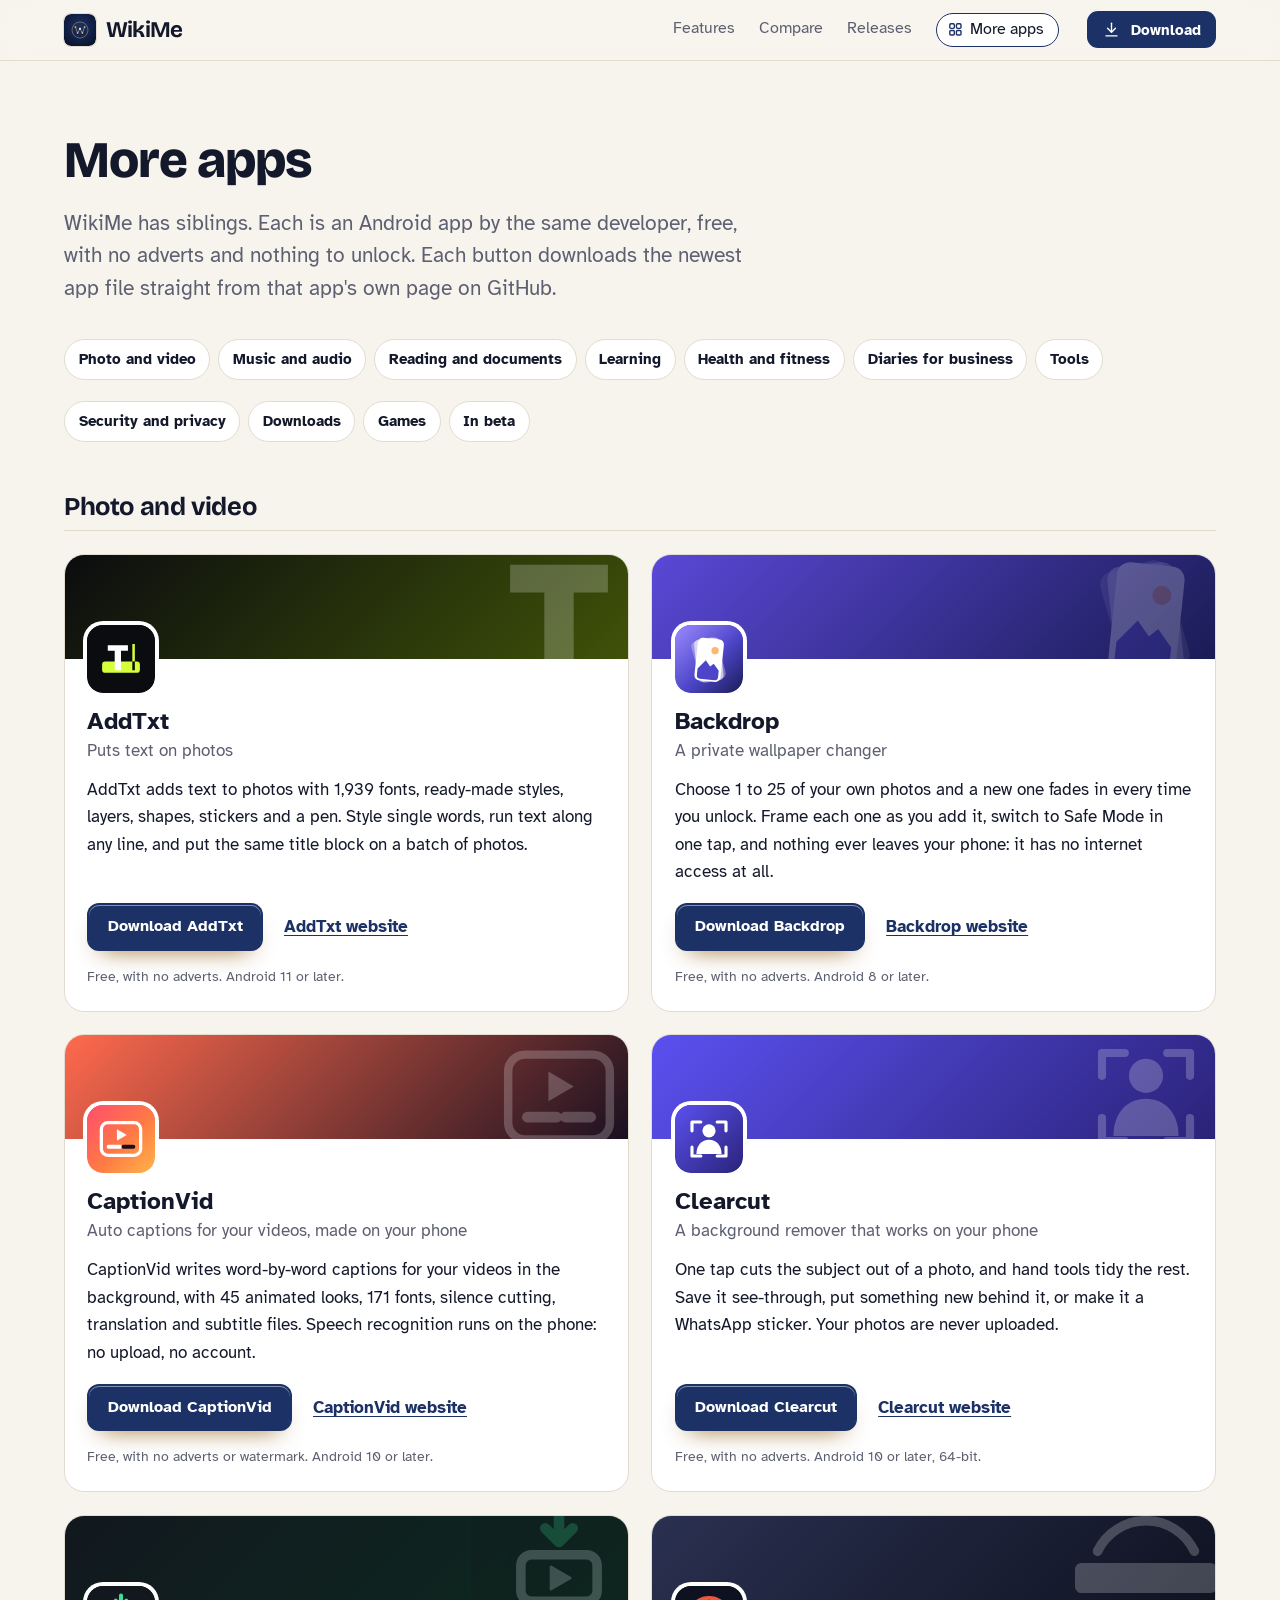
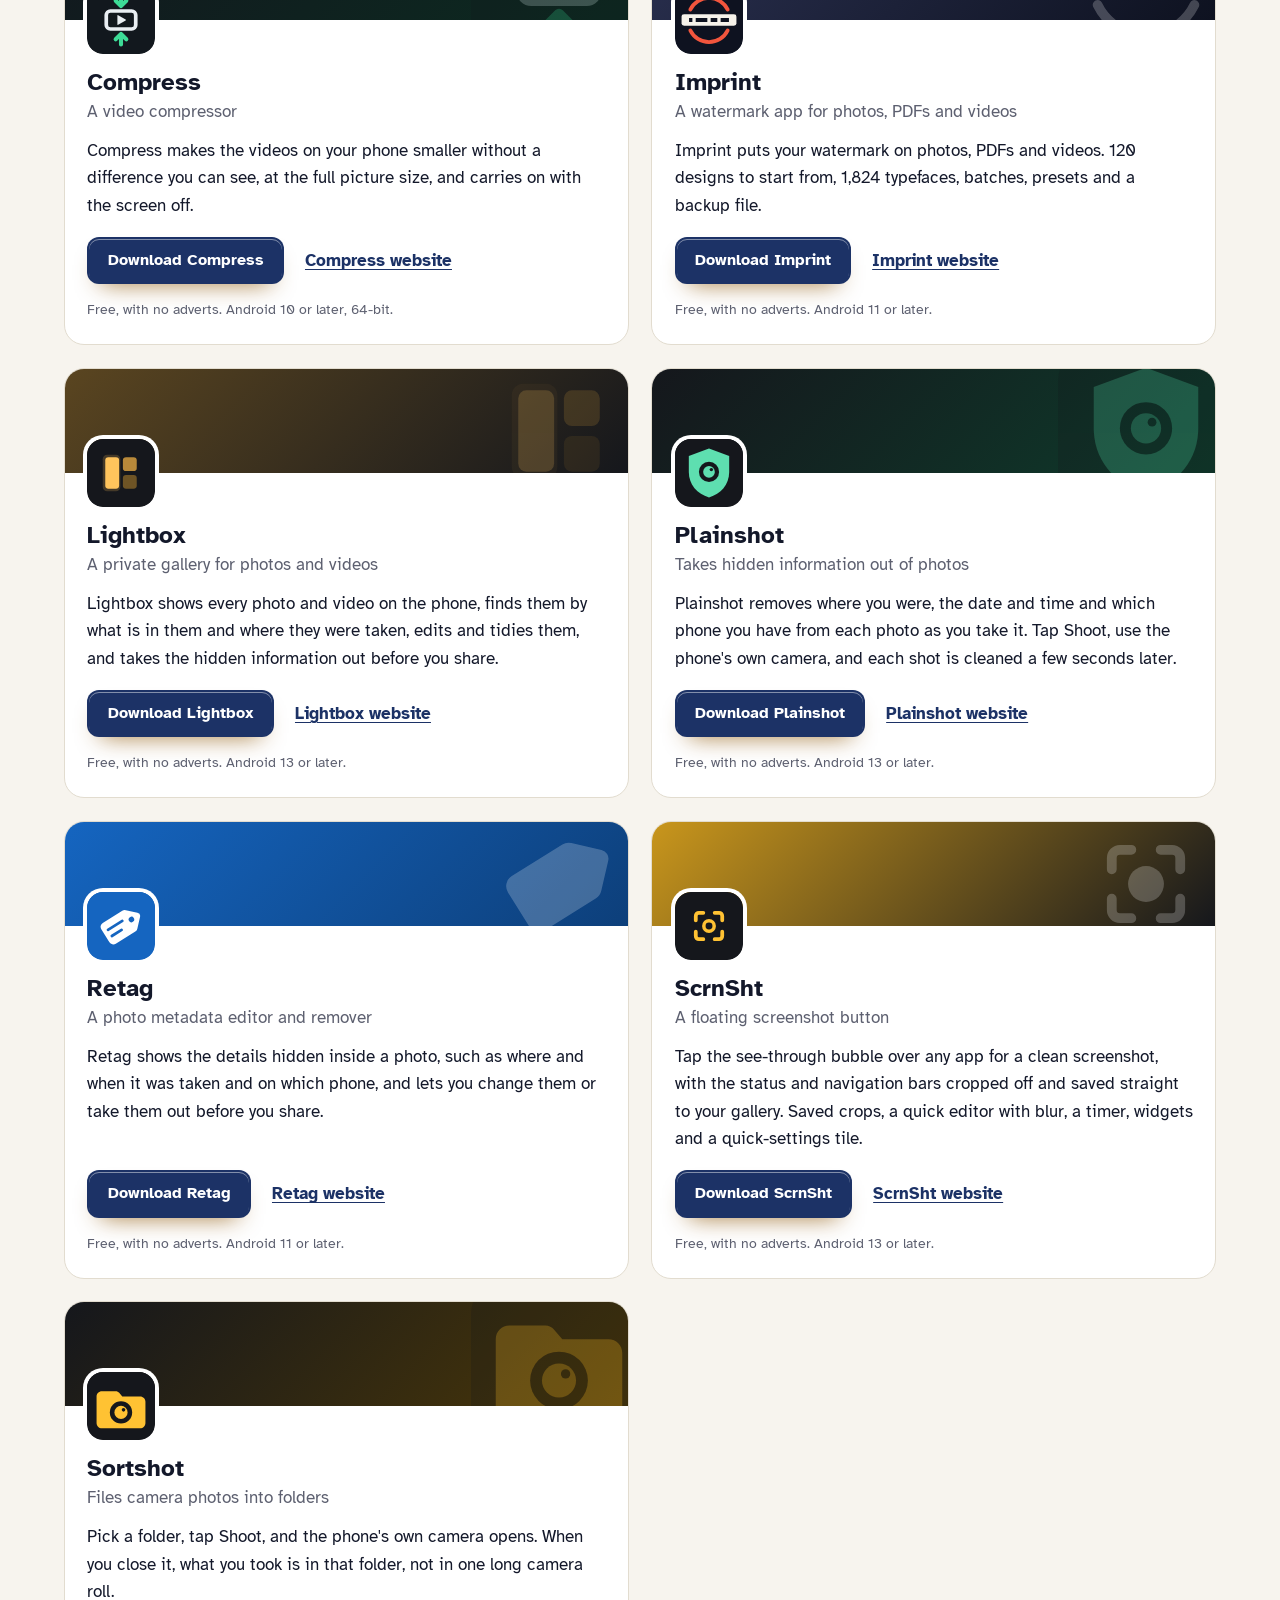
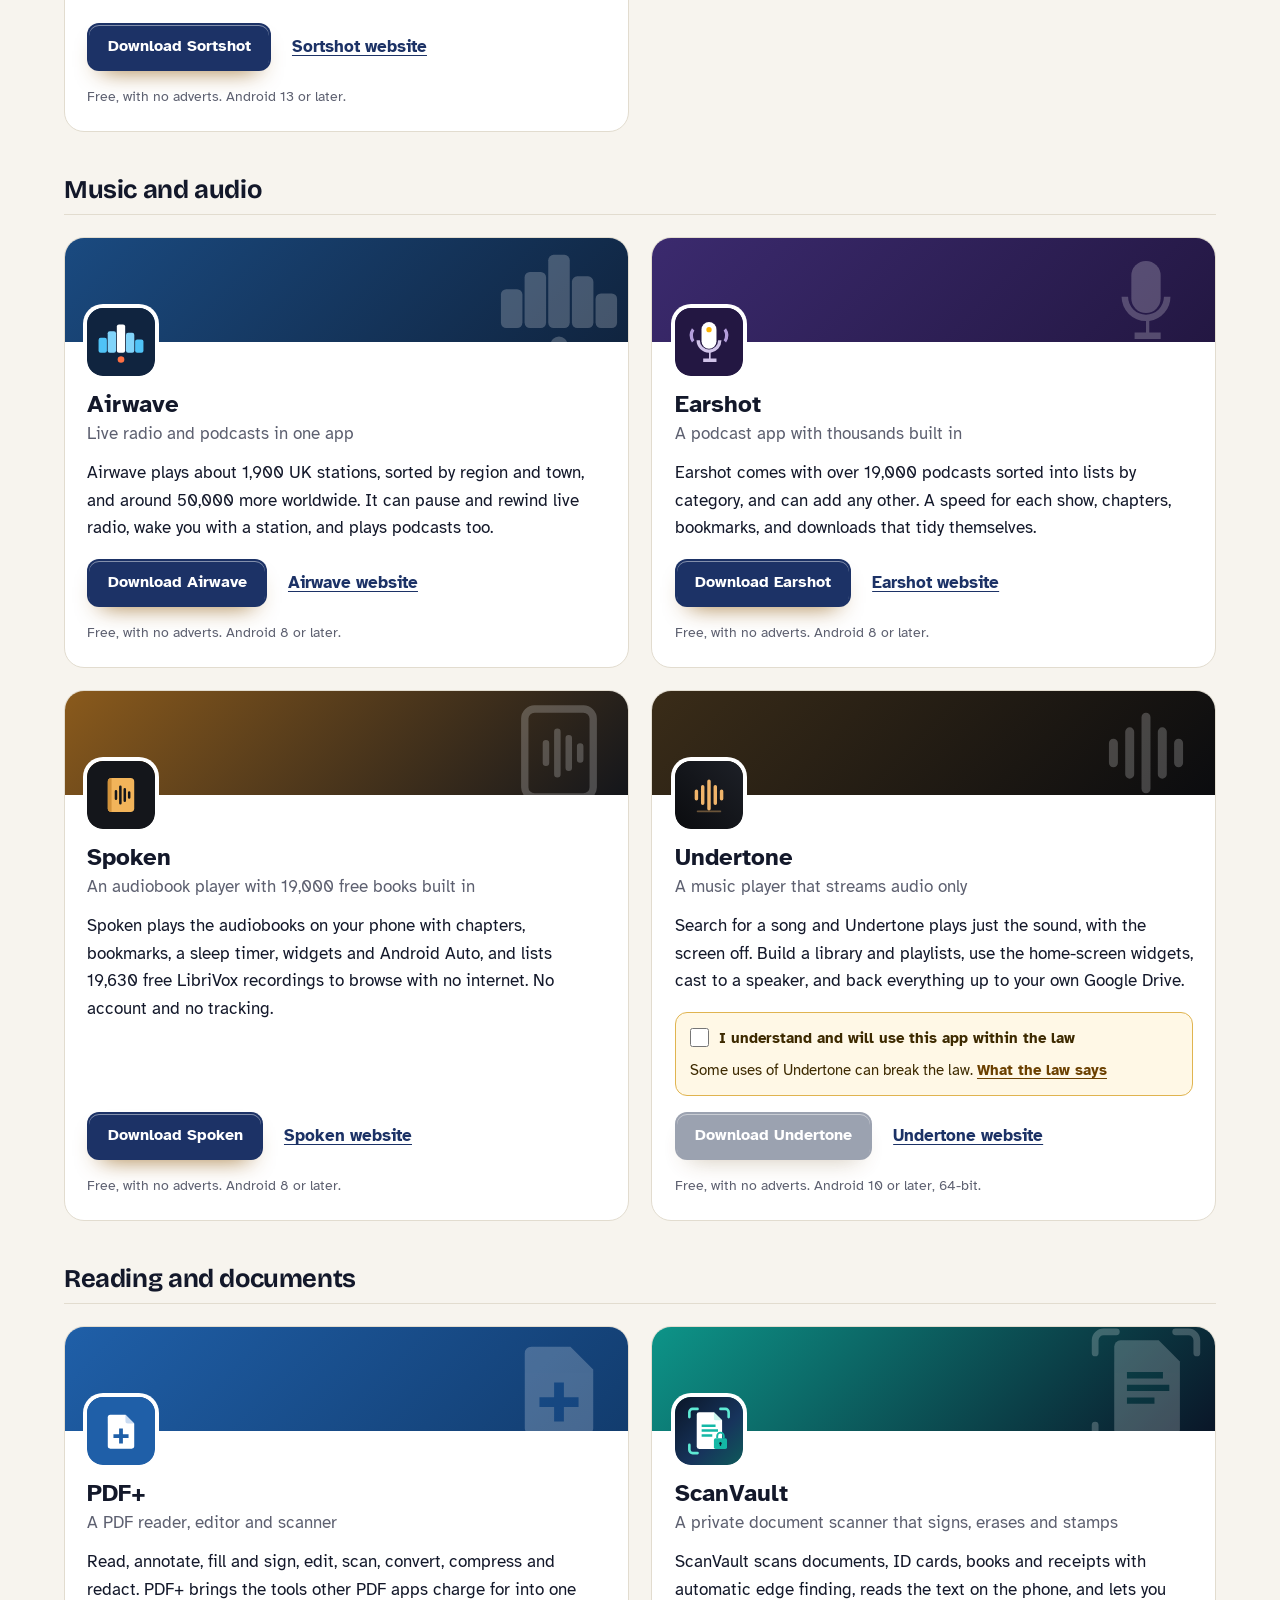
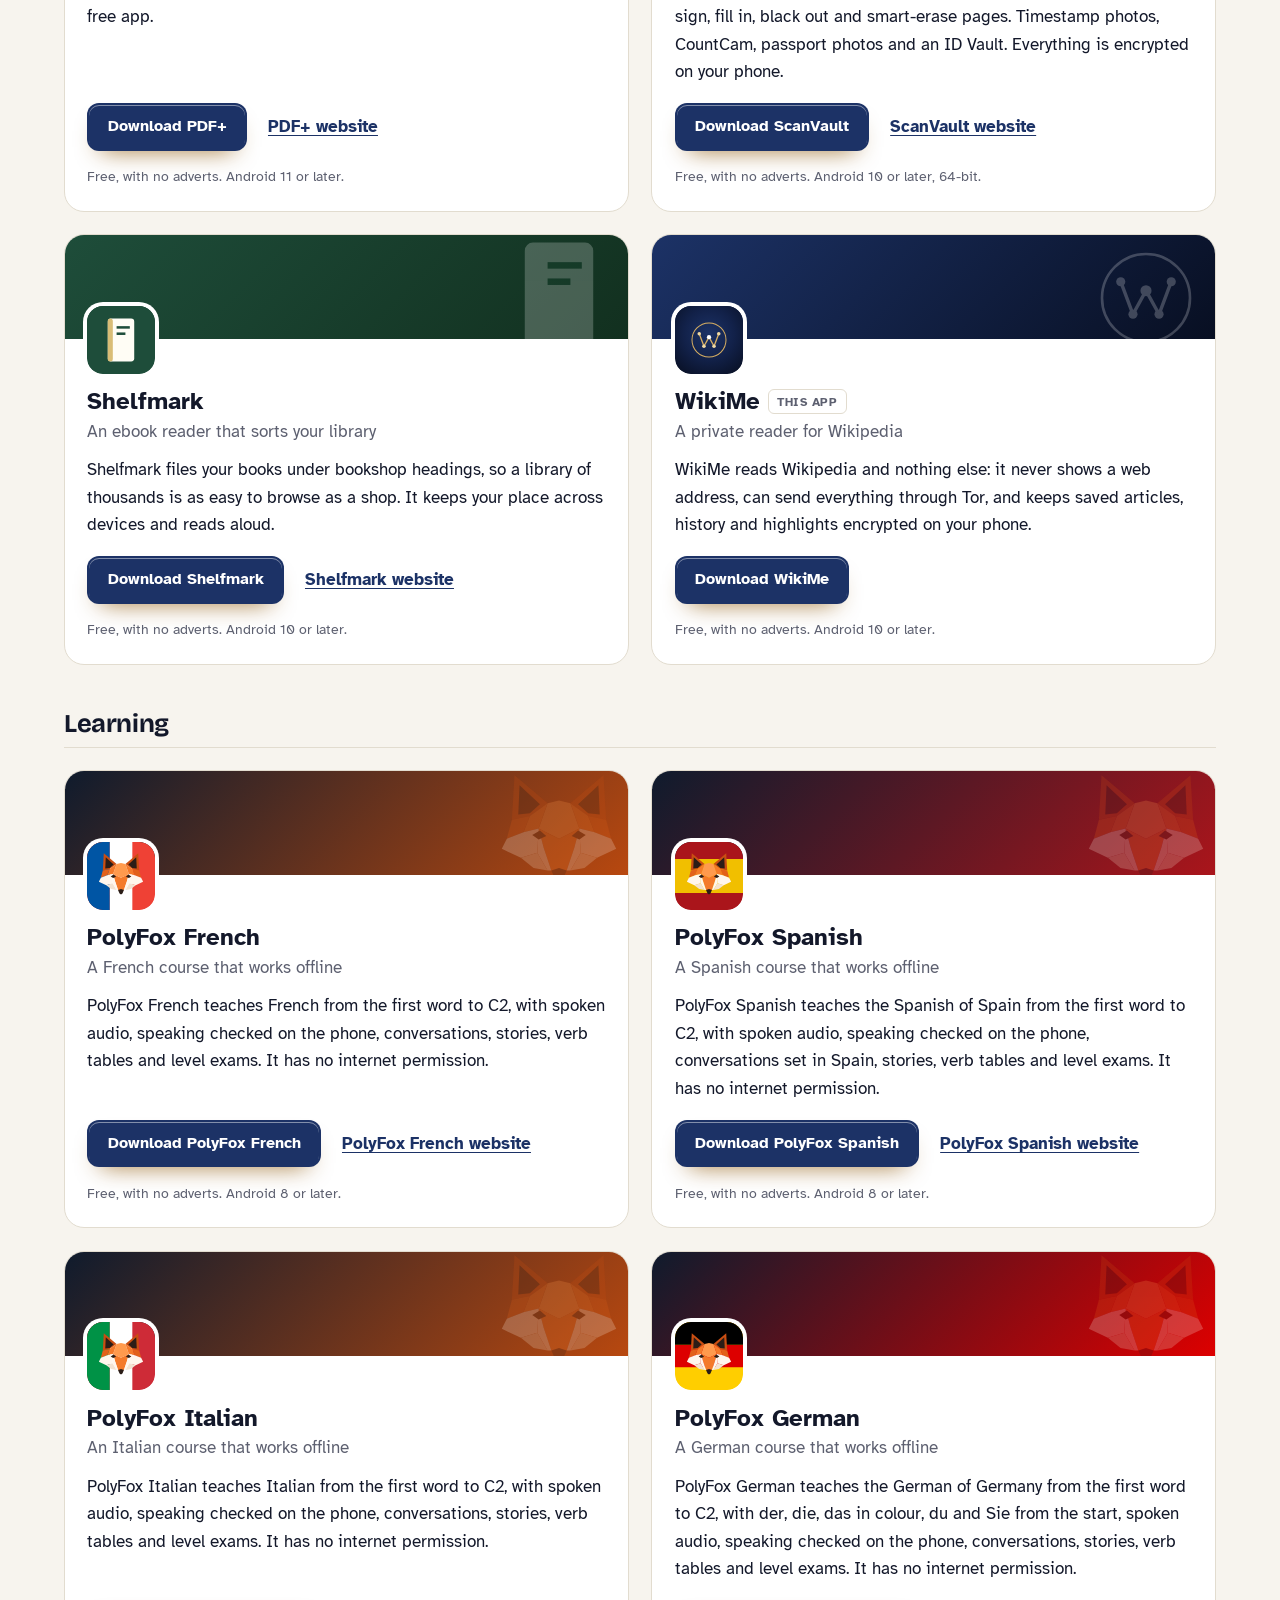
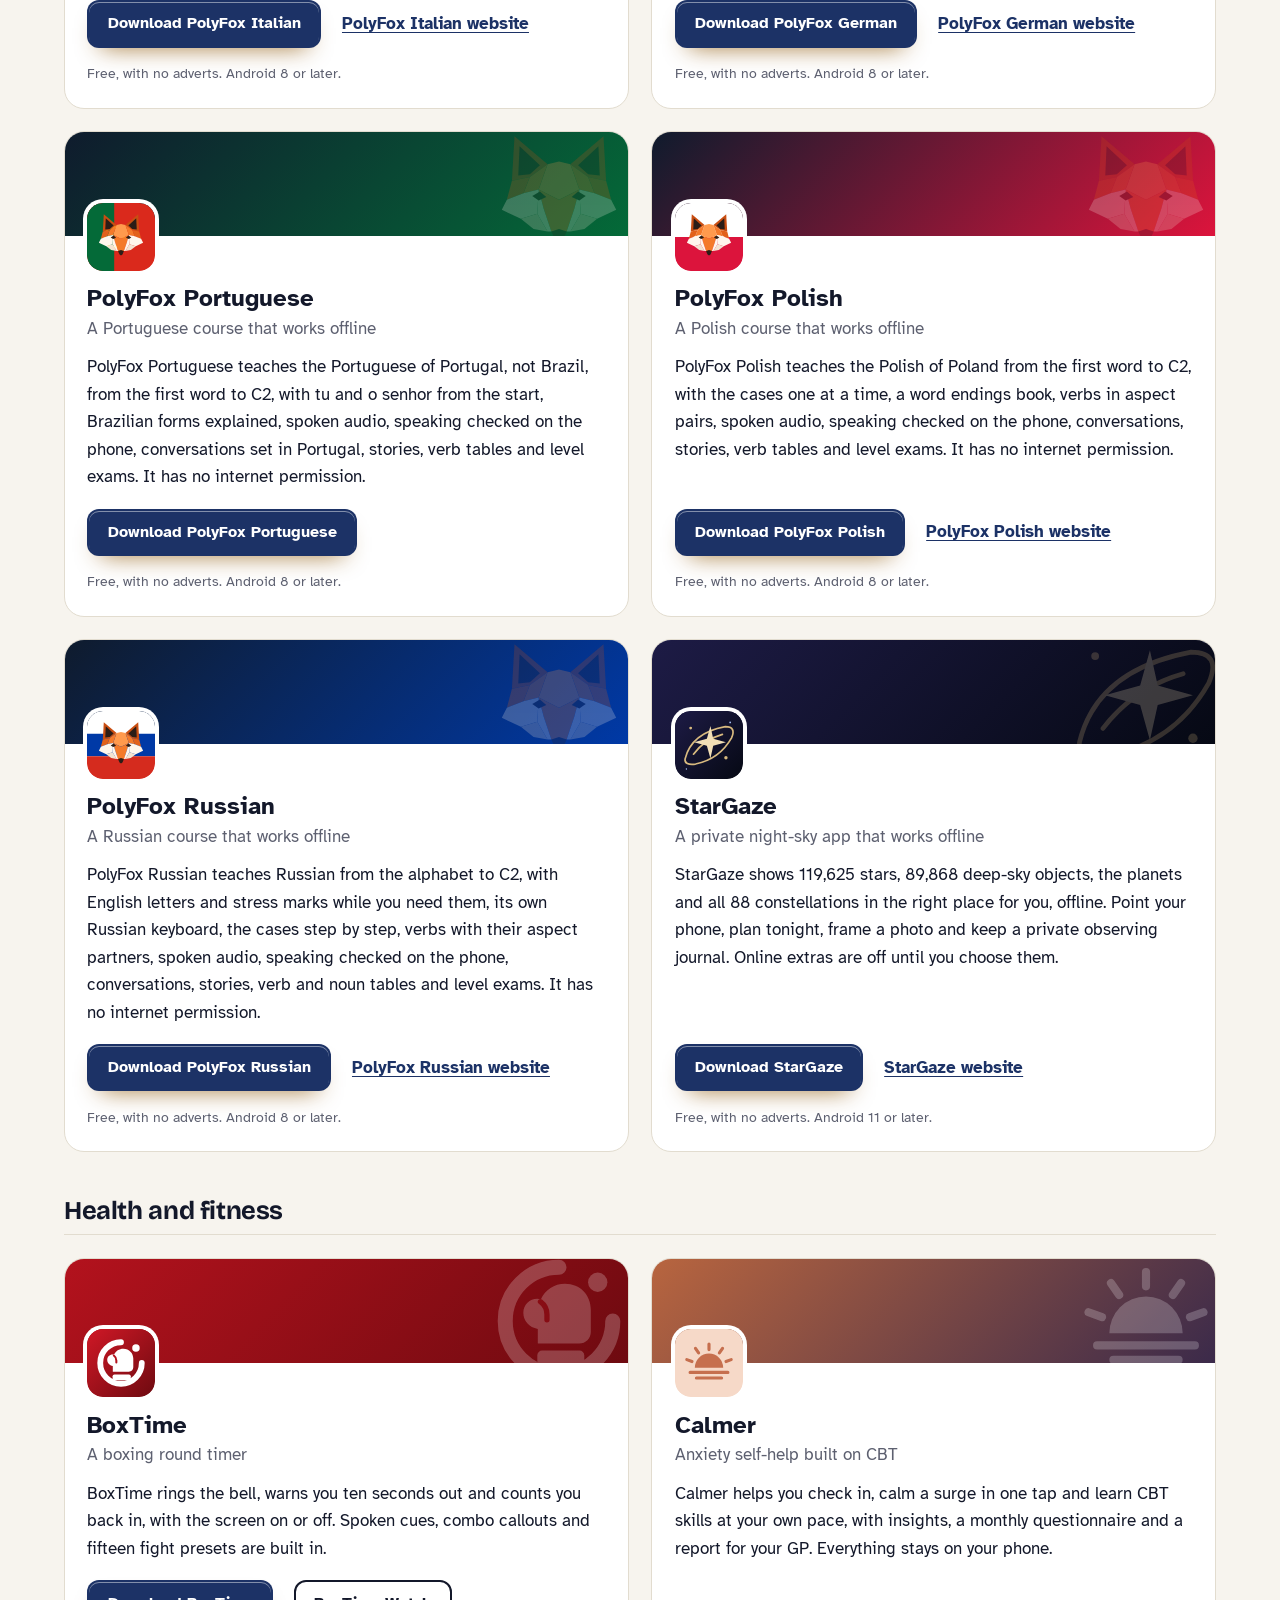
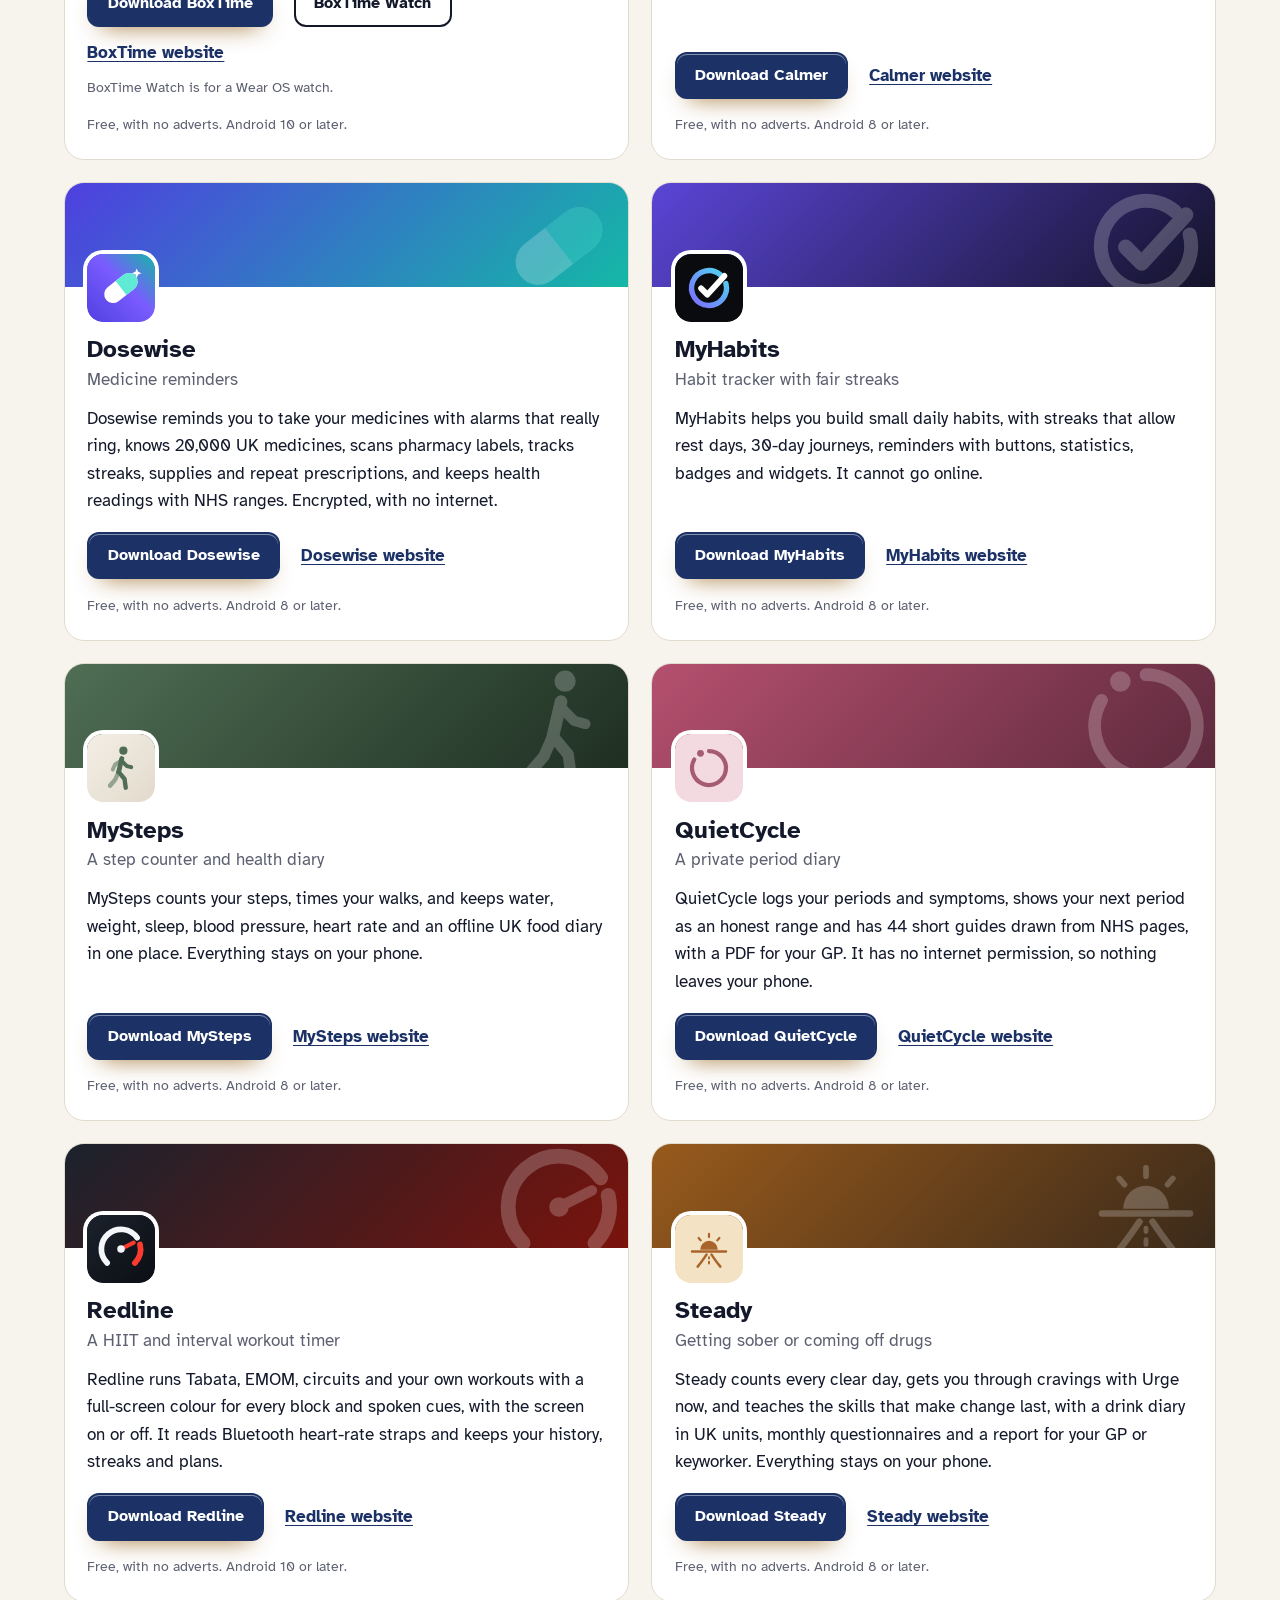
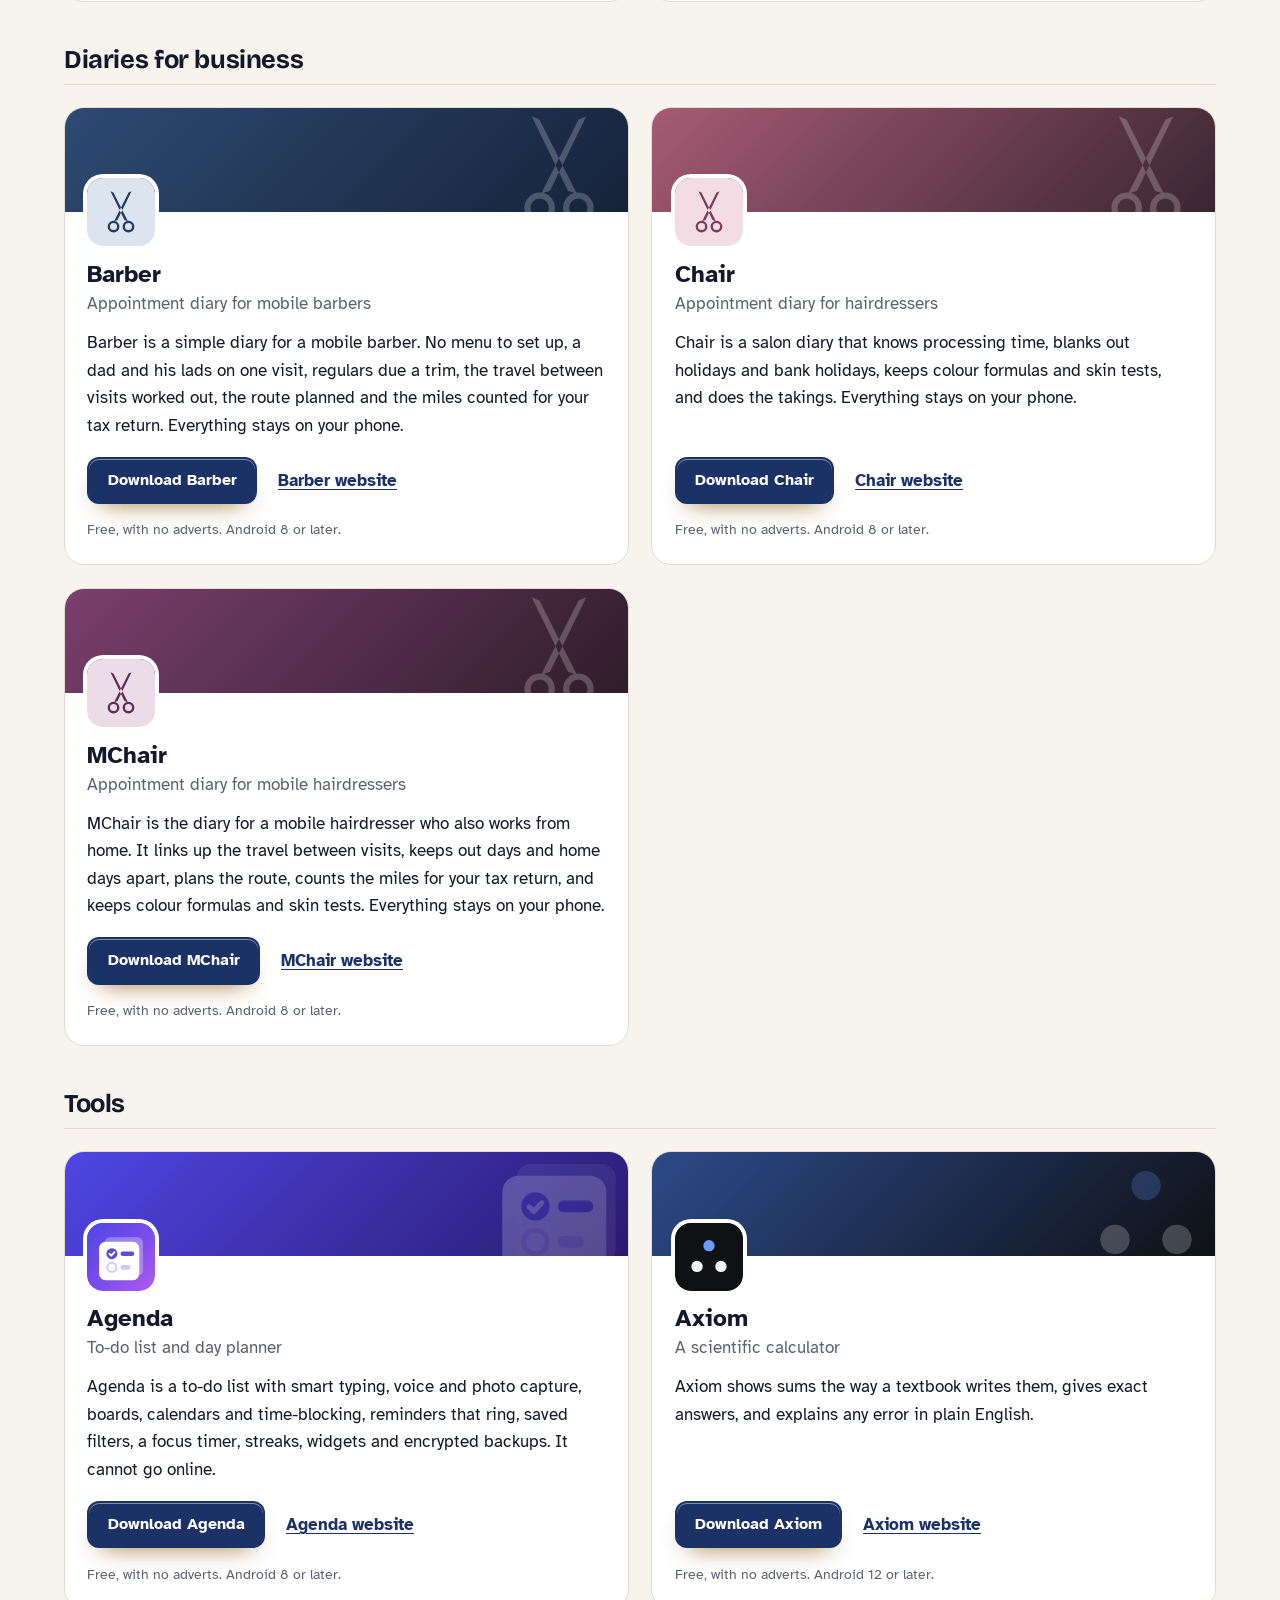
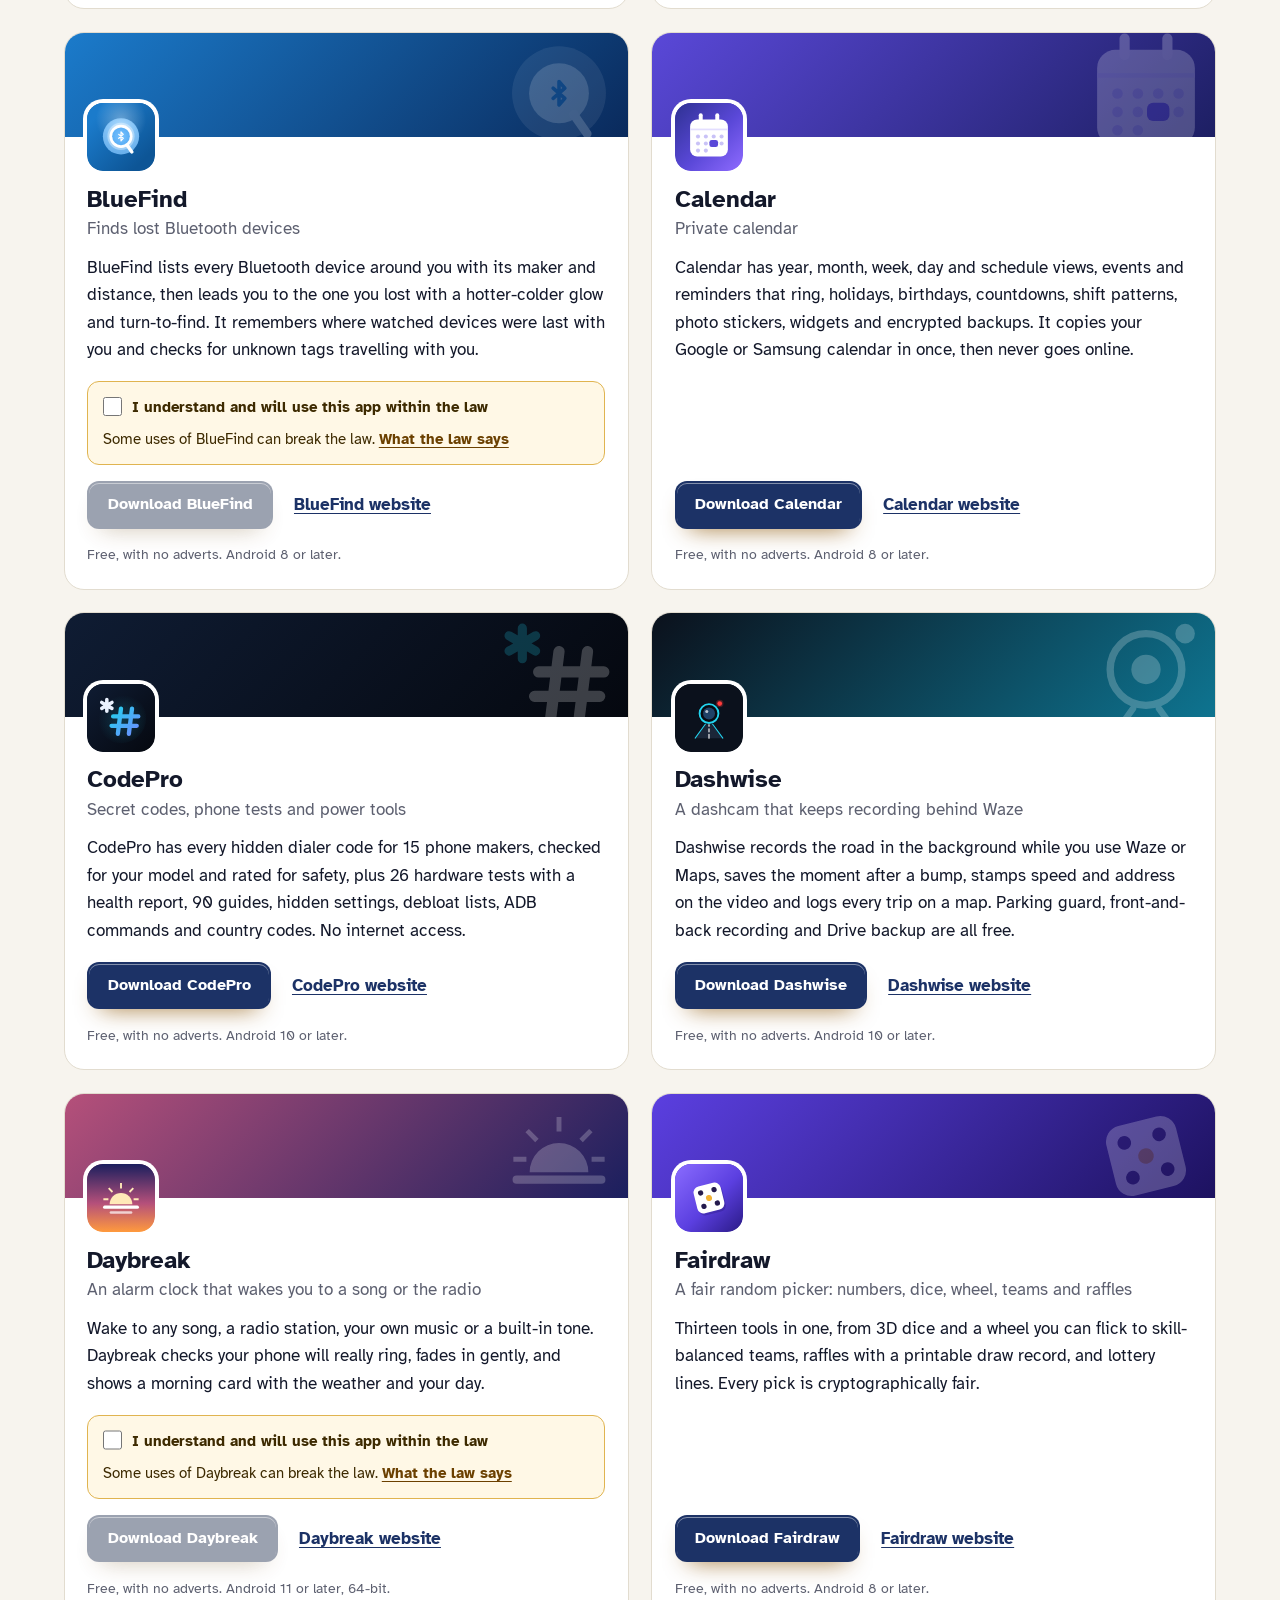
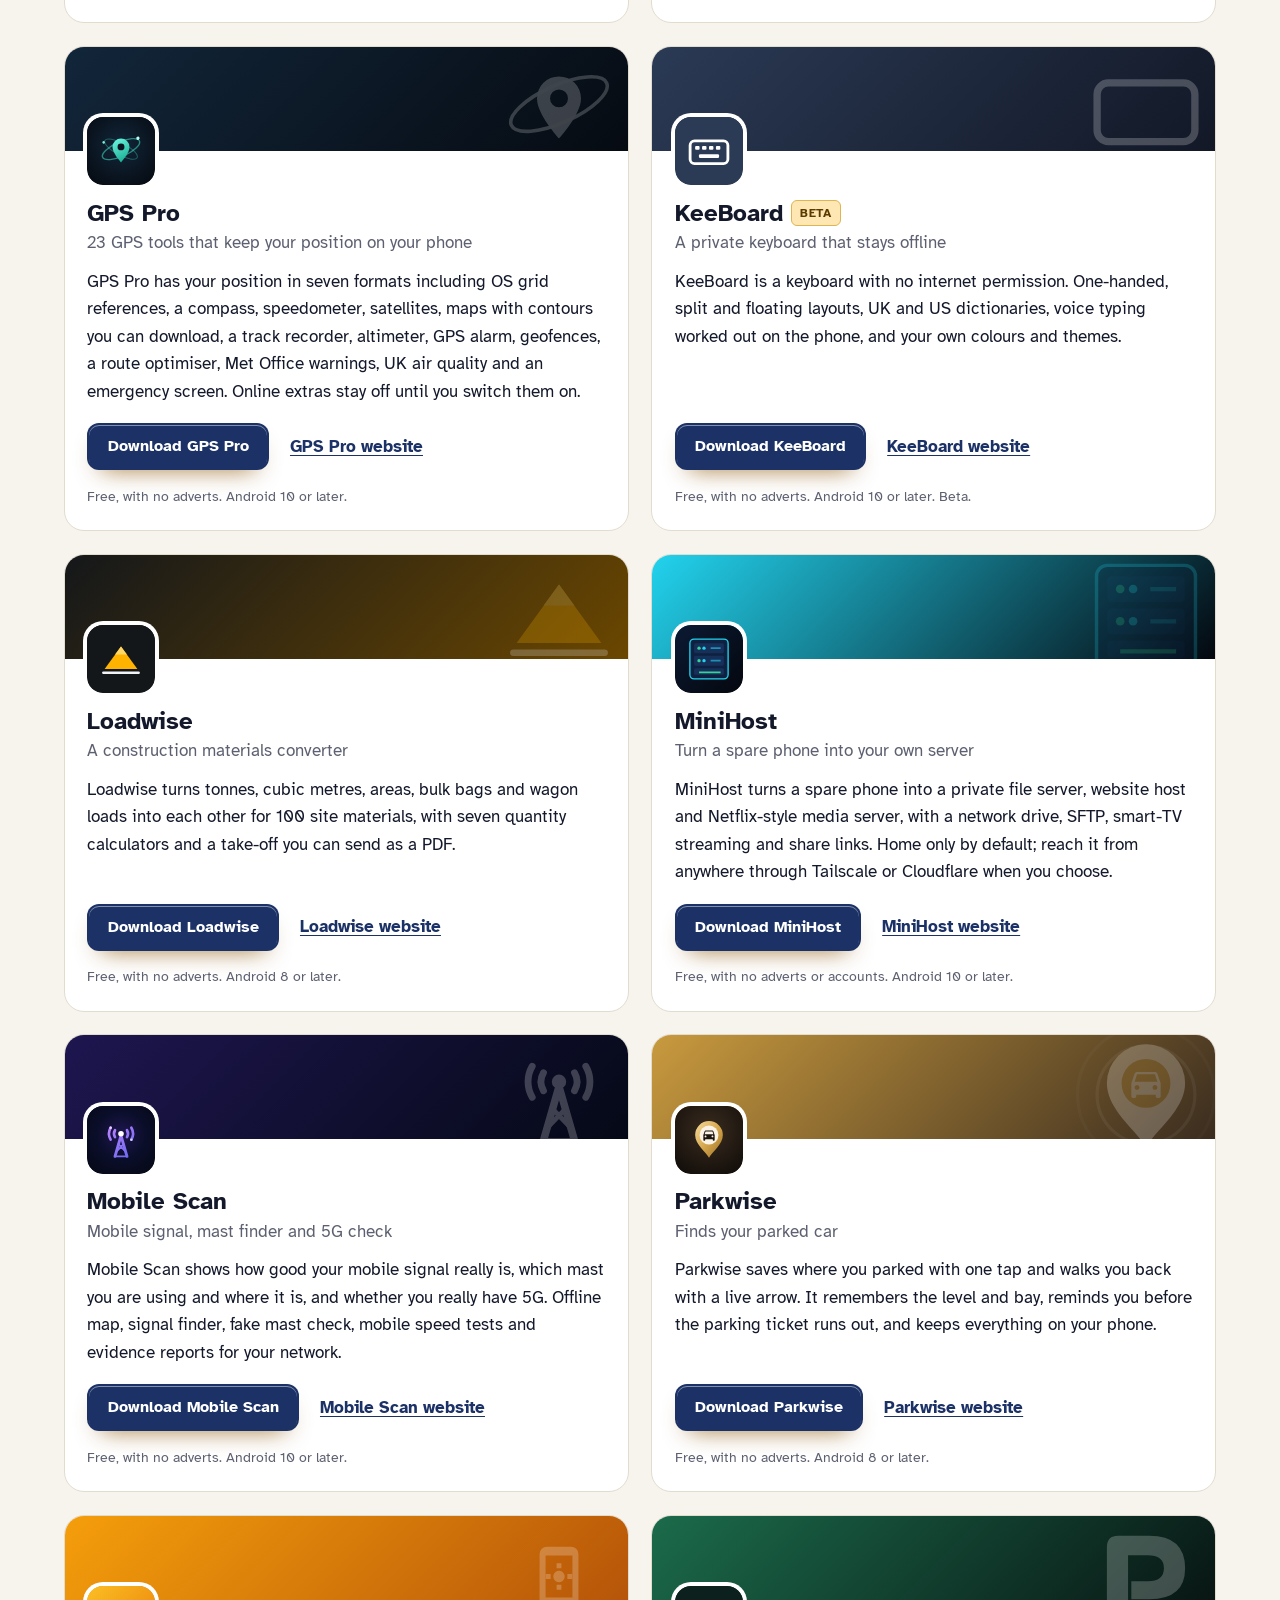
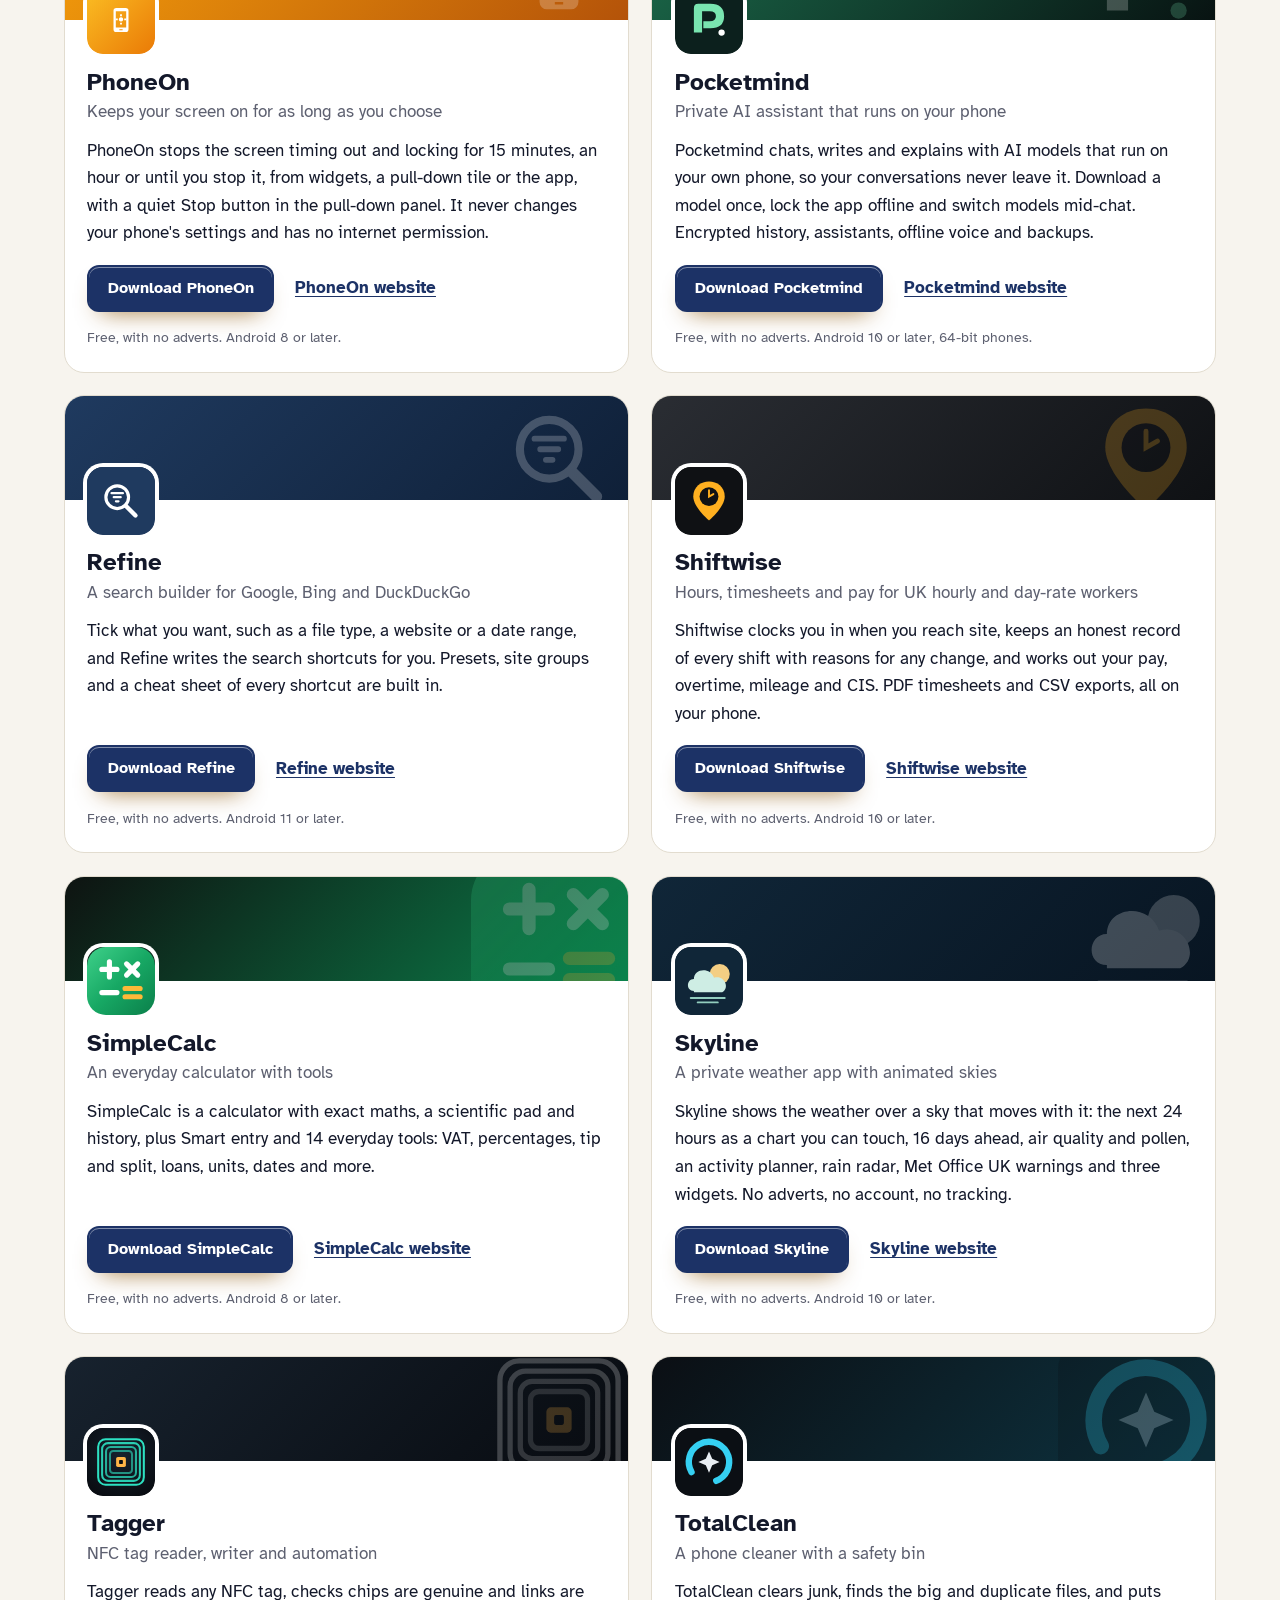
==== more-apps.html @ e617a2e3 "More apps: add MegaGen" ====
<!DOCTYPE html>
<html lang="en-GB">
<head>
<meta charset="utf-8">
<meta name="viewport" content="width=device-width, initial-scale=1">
<title>More free Android apps from the maker of WikiMe</title>
<meta name="description" content="All 93 free Android apps from the maker of WikiMe, in one list by category, each with its download and a link to its website.">
<meta name="author" content="Jonathan Jackson">
<link rel="canonical" href="https://customgpter.github.io/wikime/more-apps.html">
<meta name="theme-color" content="#f7f4ee" media="(prefers-color-scheme: light)">
<meta name="theme-color" content="#080f22" media="(prefers-color-scheme: dark)">
<meta property="og:type" content="website">
<meta property="og:site_name" content="WikiMe">
<meta property="og:title" content="More free Android apps from the maker of WikiMe">
<meta property="og:description" content="All 93 free Android apps from the maker of WikiMe, in one list by category, each with its download and a link to its website.">
<meta property="og:url" content="https://customgpter.github.io/wikime/more-apps.html">
<meta property="og:image" content="https://customgpter.github.io/wikime/assets/og.png">
<meta property="og:image:width" content="1200">
<meta property="og:image:height" content="630">
<meta property="og:image:alt" content="WikiMe&#x27;s Explore screen: today&#x27;s featured article, a search bar and the tabs along the bottom">
<meta property="og:locale" content="en_GB">
<meta name="twitter:card" content="summary_large_image">
<link rel="icon" href="./assets/favicon.svg" type="image/svg+xml">
<link rel="apple-touch-icon" href="./assets/apple-touch-icon.png">
<link rel="preload" href="./assets/fonts/bricolage-grotesque-latin.woff2" as="font" type="font/woff2" crossorigin>
<link rel="preload" href="./assets/fonts/atkinson-hyperlegible-latin-400-normal.woff2" as="font" type="font/woff2" crossorigin>
<link rel="stylesheet" href="./assets/site.css?v=1">
<link rel="stylesheet" href="./assets/house.css?v=1">
<script type="application/ld+json">{"@context":"https://schema.org","@type":"ItemList","name":"Apps from the maker of WikiMe","url":"https://customgpter.github.io/wikime/more-apps.html","itemListElement":[{"@type":"ListItem","position":1,"name":"AddTxt","url":"https://customgpter.github.io/addtxt/"},{"@type":"ListItem","position":2,"name":"Backdrop","url":"https://customgpter.github.io/backdrop/"},{"@type":"ListItem","position":3,"name":"CaptionVid","url":"https://customgpter.github.io/captionvid/"},{"@type":"ListItem","position":4,"name":"Clearcut","url":"https://customgpter.github.io/clearcut/"},{"@type":"ListItem","position":5,"name":"Compress","url":"https://customgpter.github.io/compress/"},{"@type":"ListItem","position":6,"name":"Imprint","url":"https://customgpter.github.io/imprint/"},{"@type":"ListItem","position":7,"name":"Lightbox","url":"https://customgpter.github.io/lightbox/"},{"@type":"ListItem","position":8,"name":"Plainshot","url":"https://customgpter.github.io/plainshot/"},{"@type":"ListItem","position":9,"name":"Retag","url":"https://customgpter.github.io/retag/"},{"@type":"ListItem","position":10,"name":"ScrnSht","url":"https://customgpter.github.io/scrnsht/"},{"@type":"ListItem","position":11,"name":"Sortshot","url":"https://customgpter.github.io/sortshot/"},{"@type":"ListItem","position":12,"name":"Airwave","url":"https://customgpter.github.io/airwave/"},{"@type":"ListItem","position":13,"name":"Earshot","url":"https://customgpter.github.io/earshot/"},{"@type":"ListItem","position":14,"name":"Spoken","url":"https://customgpter.github.io/spoken/"},{"@type":"ListItem","position":15,"name":"Undertone","url":"https://customgpter.github.io/undertone/"},{"@type":"ListItem","position":16,"name":"PDF+","url":"https://customgpter.github.io/pdfplus/"},{"@type":"ListItem","position":17,"name":"ScanVault","url":"https://customgpter.github.io/scanvault/"},{"@type":"ListItem","position":18,"name":"Shelfmark","url":"https://customgpter.github.io/shelfmark/"},{"@type":"ListItem","position":19,"name":"WikiMe","url":"https://customgpter.github.io/wikime/"},{"@type":"ListItem","position":20,"name":"PolyFox French","url":"https://customgpter.github.io/polyfox/"},{"@type":"ListItem","position":21,"name":"PolyFox Italian","url":"https://customgpter.github.io/polyfox-italian/"},{"@type":"ListItem","position":22,"name":"PolyFox German","url":"https://customgpter.github.io/polyfox-german/"},{"@type":"ListItem","position":23,"name":"PolyFox Polish","url":"https://customgpter.github.io/polyfox-polish/"},{"@type":"ListItem","position":24,"name":"PolyFox Russian","url":"https://customgpter.github.io/polyfox-russian/"},{"@type":"ListItem","position":25,"name":"StarGaze","url":"https://customgpter.github.io/stargaze/"},{"@type":"ListItem","position":26,"name":"BoxTime","url":"https://customgpter.github.io/boxtime/"},{"@type":"ListItem","position":27,"name":"Calmer","url":"https://customgpter.github.io/calmer/"},{"@type":"ListItem","position":28,"name":"Dosewise","url":"https://customgpter.github.io/dosewise/"},{"@type":"ListItem","position":29,"name":"MyHabits","url":"https://customgpter.github.io/myhabits/"},{"@type":"ListItem","position":30,"name":"MySteps","url":"https://customgpter.github.io/mysteps/"},{"@type":"ListItem","position":31,"name":"QuietCycle","url":"https://customgpter.github.io/quietcycle/"},{"@type":"ListItem","position":32,"name":"Redline","url":"https://customgpter.github.io/redline/"},{"@type":"ListItem","position":33,"name":"Steady","url":"https://customgpter.github.io/steady/"},{"@type":"ListItem","position":34,"name":"Barber","url":"https://customgpter.github.io/barber/"},{"@type":"ListItem","position":35,"name":"Chair","url":"https://customgpter.github.io/chair/"},{"@type":"ListItem","position":36,"name":"MChair","url":"https://customgpter.github.io/mchair/"},{"@type":"ListItem","position":37,"name":"Agenda","url":"https://customgpter.github.io/agenda/"},{"@type":"ListItem","position":38,"name":"Axiom","url":"https://customgpter.github.io/axiom/"},{"@type":"ListItem","position":39,"name":"BlueFind","url":"https://customgpter.github.io/bluefind/"},{"@type":"ListItem","position":40,"name":"Calendar","url":"https://customgpter.github.io/calendar/"},{"@type":"ListItem","position":41,"name":"CodePro","url":"https://customgpter.github.io/codepro/"},{"@type":"ListItem","position":42,"name":"Dashwise","url":"https://customgpter.github.io/dashwise/"},{"@type":"ListItem","position":43,"name":"Daybreak","url":"https://customgpter.github.io/daybreak/"},{"@type":"ListItem","position":44,"name":"Fairdraw","url":"https://customgpter.github.io/fairdraw/"},{"@type":"ListItem","position":45,"name":"GPS Pro","url":"https://customgpter.github.io/gpspro/"},{"@type":"ListItem","position":46,"name":"KeeBoard","url":"https://customgpter.github.io/keeboard/"},{"@type":"ListItem","position":47,"name":"Loadwise","url":"https://customgpter.github.io/loadwise/"},{"@type":"ListItem","position":48,"name":"MiniHost","url":"https://customgpter.github.io/minihost/"},{"@type":"ListItem","position":49,"name":"Mobile Scan","url":"https://customgpter.github.io/mobilescan/"},{"@type":"ListItem","position":50,"name":"Parkwise","url":"https://customgpter.github.io/parkwise/"},{"@type":"ListItem","position":51,"name":"PhoneOn","url":"https://customgpter.github.io/phoneon/"},{"@type":"ListItem","position":52,"name":"Pocketmind","url":"https://customgpter.github.io/pocketmind/"},{"@type":"ListItem","position":53,"name":"Refine","url":"https://customgpter.github.io/refine/"},{"@type":"ListItem","position":54,"name":"Shiftwise","url":"https://customgpter.github.io/shiftwise/"},{"@type":"ListItem","position":55,"name":"SimpleCalc","url":"https://customgpter.github.io/simplecalc/"},{"@type":"ListItem","position":56,"name":"Skyline","url":"https://customgpter.github.io/skyline/"},{"@type":"ListItem","position":57,"name":"Tagger","url":"https://customgpter.github.io/tagger/"},{"@type":"ListItem","position":58,"name":"TotalClean","url":"https://customgpter.github.io/totalclean/"},{"@type":"ListItem","position":59,"name":"TVLink","url":"https://customgpter.github.io/tvlink/"},{"@type":"ListItem","position":60,"name":"Unbox","url":"https://customgpter.github.io/unbox/"},{"@type":"ListItem","position":61,"name":"WhatsKeep","url":"https://customgpter.github.io/whatskeep/"},{"@type":"ListItem","position":62,"name":"WiFi Scan","url":"https://customgpter.github.io/wifiscan/"},{"@type":"ListItem","position":63,"name":"Auditly","url":"https://customgpter.github.io/auditly/"},{"@type":"ListItem","position":64,"name":"Backchannel","url":"https://customgpter.github.io/backchannel/"},{"@type":"ListItem","position":65,"name":"ENotes","url":"https://customgpter.github.io/enotes/"},{"@type":"ListItem","position":66,"name":"FindMe","url":"https://customgpter.github.io/findme/"},{"@type":"ListItem","position":67,"name":"iLock","url":"https://customgpter.github.io/ilock/"},{"@type":"ListItem","position":68,"name":"ImSafe","url":"https://customgpter.github.io/imsafe/"},{"@type":"ListItem","position":69,"name":"IShred","url":"https://customgpter.github.io/ishred/"},{"@type":"ListItem","position":70,"name":"LockBox","url":"https://customgpter.github.io/lockbox/"},{"@type":"ListItem","position":71,"name":"PassVault","url":"https://customgpter.github.io/passvault/"},{"@type":"ListItem","position":72,"name":"SpyFind","url":"https://customgpter.github.io/spyfind/"},{"@type":"ListItem","position":73,"name":"TextWipe","url":"https://customgpter.github.io/textwipe/"},{"@type":"ListItem","position":74,"name":"Tracewire","url":"https://customgpter.github.io/tracewire/"},{"@type":"ListItem","position":75,"name":"Vigil","url":"https://customgpter.github.io/vigil/"},{"@type":"ListItem","position":76,"name":"Grab","url":"https://customgpter.github.io/grab/"},{"@type":"ListItem","position":77,"name":"Swarm","url":"https://customgpter.github.io/swarm/"},{"@type":"ListItem","position":78,"name":"Plane Games","url":"https://customgpter.github.io/plane-games/"},{"@type":"ListItem","position":79,"name":"Ninefold","url":"https://customgpter.github.io/ninefold/"},{"@type":"ListItem","position":80,"name":"Cubewise","url":"https://customgpter.github.io/cubewise/"},{"@type":"ListItem","position":81,"name":"Tilewise","url":"https://customgpter.github.io/tilewise/"},{"@type":"ListItem","position":82,"name":"Letterwise","url":"https://customgpter.github.io/letterwise/"},{"@type":"ListItem","position":83,"name":"Kingside","url":"https://customgpter.github.io/kingside/"},{"@type":"ListItem","position":84,"name":"Deckhand","url":"https://customgpter.github.io/deckhand/"},{"@type":"ListItem","position":85,"name":"SNESForge","url":"https://customgpter.github.io/snesforge/"},{"@type":"ListItem","position":86,"name":"Fame Boy","url":"https://customgpter.github.io/fameboy/"},{"@type":"ListItem","position":87,"name":"PSPPro","url":"https://customgpter.github.io/psppro/"},{"@type":"ListItem","position":88,"name":"MegaGen","url":"https://customgpter.github.io/megagen/"},{"@type":"ListItem","position":89,"name":"QVR","url":"https://customgpter.github.io/qvr/"},{"@type":"ListItem","position":90,"name":"QVR Watch","url":"https://customgpter.github.io/qvr-watch/"},{"@type":"ListItem","position":91,"name":"QVRLite","url":"https://customgpter.github.io/qvrlite/"},{"@type":"ListItem","position":92,"name":"Onionz","url":"https://customgpter.github.io/onionz/"},{"@type":"ListItem","position":93,"name":"OnionzWeb","url":"https://customgpter.github.io/onionzweb/"}]}</script>
<link rel="stylesheet" href="./assets/apps-list.css?v=1">
<script src="./assets/apps-list.js?v=1" defer></script>
</head>
<body>
<a class="skip" href="#main">Skip to content</a>
<header class="masthead">
<div class="wrap">
<a class="brand" href="./" aria-label="WikiMe home"><svg viewBox="0 0 108 108" aria-hidden="true"><defs><radialGradient id="wmbg" cx="0.5" cy="0.41" r="0.75"><stop offset="0" stop-color="#1c3266"/><stop offset="0.5" stop-color="#122149"/><stop offset="1" stop-color="#080f22"/></radialGradient></defs><rect width="108" height="108" rx="24" fill="url(#wmbg)"/><circle cx="54" cy="54" r="27" fill="none" stroke="#D6AE62" stroke-width="1.6"/><path d="M38.5,44 L46,64 L54,49.5 L62,64 L69.5,44" fill="none" stroke="#D6AE62" stroke-width="2.1" stroke-linejoin="round" stroke-linecap="round"/><circle cx="38.5" cy="44" r="2.8" fill="#F1D9A2"/><circle cx="46" cy="64" r="2.8" fill="#F1D9A2"/><circle cx="54" cy="49.5" r="3.4" fill="#fff"/><circle cx="62" cy="64" r="2.8" fill="#F1D9A2"/><circle cx="69.5" cy="44" r="2.8" fill="#F1D9A2"/></svg><span>WikiMe</span></a>
<nav aria-label="Main"><ul><li><a href="./#features">Features</a></li><li><a href="./compare.html">Compare</a></li><li><a href="./releases.html">Releases</a></li><li><a class="more-apps" href="./more-apps.html" aria-current="page"><svg class="ico" viewBox="0 0 24 24" aria-hidden="true"><rect x="4" y="4" width="6.5" height="6.5" rx="1.6"/><rect x="13.5" y="4" width="6.5" height="6.5" rx="1.6"/><rect x="4" y="13.5" width="6.5" height="6.5" rx="1.6"/><rect x="13.5" y="13.5" width="6.5" height="6.5" rx="1.6"/></svg>More apps</a></li></ul></nav>
<a class="button small" href="https://github.com/CustomGPTer/wikime/releases/latest/download/WikiMe.apk"><svg class="ico" viewBox="0 0 24 24" aria-hidden="true"><path d="M12 4v11"/><path d="M7 10.5l5 5 5-5"/><path d="M5 20h14"/></svg>Download</a>
</div>
</header>
<main id="main" class="doc">
<div class="wrap">
<div class="measure">
<h1>More apps</h1>
<p class="lede">WikiMe has siblings. Each is an Android app by the same developer, free, with no adverts and nothing to unlock. Each button downloads the newest app file straight from that app's own page on GitHub.</p>
</div>
<!-- apps:start -->
<nav class="mapps-jump" aria-label="App groups"><ul><li><a href="#apps-photo">Photo and video</a></li><li><a href="#apps-audio">Music and audio</a></li><li><a href="#apps-reading">Reading and documents</a></li><li><a href="#apps-learning">Learning</a></li><li><a href="#apps-health">Health and fitness</a></li><li><a href="#apps-diaries">Diaries for business</a></li><li><a href="#apps-tools">Tools</a></li><li><a href="#apps-security">Security and privacy</a></li><li><a href="#apps-downloads">Downloads</a></li><li><a href="#apps-games">Games</a></li><li><a href="#apps-testing">In beta</a></li></ul></nav>
<div class="mapps-group" role="group" aria-labelledby="apps-photo"><h2 class="mapps-cat" id="apps-photo">Photo and video</h2>
<ul class="mapps"><li class="mapp" style="--b:#0b0c0f;--b2:#3f5208"><div class="mapp-cover" aria-hidden="true"><svg viewBox="0 0 108 108"><path fill="#fff" d="M24 22h60v17H63v49H45V39H24z"/></svg></div><div class="mapp-body"><svg class="mapp-icon" viewBox="0 0 108 108" aria-hidden="true"><rect width="108" height="108" rx="24" fill="#0b0c0f"/><path fill="#d4ff3a" d="M29 58h50a5 5 0 0 1 5 5v8a5 5 0 0 1-5 5H29a5 5 0 0 1-5-5v-8a5 5 0 0 1 5-5z"/><path fill="#fff" d="M33 32h32v9H54v31H44V41H33z"/><path fill="#d4ff3a" d="M72 30h4v28h-4z"/><path fill="#0b0c0f" d="M72 58h4v14h-4z"/></svg><h3>AddTxt</h3><p class="mapp-kind">Puts text on photos</p><p class="mapp-say">AddTxt adds text to photos with 1,939 fonts, ready-made styles, layers, shapes, stickers and a pen. Style single words, run text along any line, and put the same title block on a batch of photos.</p><p class="mapp-go"><a class="button" href="https://github.com/CustomGPTer/addtxt/releases/latest/download/AddTxt.apk">Download AddTxt</a><a class="mapp-site" href="https://customgpter.github.io/addtxt/">AddTxt website</a></p><p class="mapp-needs">Free, with no adverts. Android 11 or later.</p></div></li>
<li class="mapp" style="--b:#5a48d6;--b2:#1a1c55"><div class="mapp-cover" aria-hidden="true"><svg viewBox="0 0 108 108"><g transform="translate(54 58) scale(1.3) translate(-54 -58)"><rect x="38" y="30" width="32" height="52" rx="6" fill="#fff" fill-opacity=".3" transform="rotate(-16 54 58)"/><rect x="38" y="30" width="32" height="52" rx="6" fill="#fff" fill-opacity=".6" transform="rotate(-6 54 58)"/><g transform="rotate(6 54 58)"><rect x="38" y="30" width="32" height="52" rx="6" fill="#fff"/><path d="M41 68l9-11 6 7 4-4 7 8v8a4 4 0 0 1-4 4H45a4 4 0 0 1-4-4z" fill="#4d45c9"/><circle cx="60" cy="44" r="4.5" fill="#FFB86B"/></g></g></svg></div><div class="mapp-body"><svg class="mapp-icon" viewBox="0 0 108 108" aria-hidden="true"><defs><linearGradient id="i-backdrop-mapp-cc" x1="0" y1="0" x2="1" y2="1"><stop offset="0" stop-color="#9c8bff"/><stop offset=".55" stop-color="#4d45c9"/><stop offset="1" stop-color="#1a1c55"/></linearGradient></defs><rect width="108" height="108" rx="24" fill="url(#i-backdrop-mapp-cc)"/><g transform="translate(54 58) scale(1.3) translate(-54 -58)"><rect x="38" y="30" width="32" height="52" rx="6" fill="#fff" fill-opacity=".3" transform="rotate(-16 54 58)"/><rect x="38" y="30" width="32" height="52" rx="6" fill="#fff" fill-opacity=".6" transform="rotate(-6 54 58)"/><g transform="rotate(6 54 58)"><rect x="38" y="30" width="32" height="52" rx="6" fill="#fff"/><path d="M41 68l9-11 6 7 4-4 7 8v8a4 4 0 0 1-4 4H45a4 4 0 0 1-4-4z" fill="#4d45c9"/><circle cx="60" cy="44" r="4.5" fill="#FFB86B"/></g></g></svg><h3>Backdrop</h3><p class="mapp-kind">A private wallpaper changer</p><p class="mapp-say">Choose 1 to 25 of your own photos and a new one fades in every time you unlock. Frame each one as you add it, switch to Safe Mode in one tap, and nothing ever leaves your phone: it has no internet access at all.</p><p class="mapp-go"><a class="button" href="https://github.com/CustomGPTer/backdrop/releases/latest/download/Backdrop.apk">Download Backdrop</a><a class="mapp-site" href="https://customgpter.github.io/backdrop/">Backdrop website</a></p><p class="mapp-needs">Free, with no adverts. Android 8 or later.</p></div></li>
<li class="mapp" style="--b:#ff6a4d;--b2:#1a1020"><div class="mapp-cover" aria-hidden="true"><svg viewBox="0 0 108 108"><g transform="translate(54 54) scale(1.3) translate(-54 -54)"><path d="M38,34 h32 a8,8 0 0 1 8,8 v24 a8,8 0 0 1 -8,8 h-32 a8,8 0 0 1 -8,-8 v-24 a8,8 0 0 1 8,-8 z" fill="none" stroke="#fff" stroke-width="4"/><path d="M49,42 L61,49 L49,56 Z" fill="#fff"/><path d="M39,61 h14 a2.5,2.5 0 0 1 0,5 h-14 a2.5,2.5 0 0 1 0,-5 z" fill="#fff"/><path d="M57,61 h12 a2.5,2.5 0 0 1 0,5 h-12 a2.5,2.5 0 0 1 0,-5 z" fill="#ffffff"/></g></svg></div><div class="mapp-body"><svg class="mapp-icon" viewBox="0 0 108 108" aria-hidden="true"><defs><linearGradient id="i-captionvid-cvbg" x1="0" y1="0" x2="1" y2="1"><stop offset="0" stop-color="#ff4d6d"/><stop offset=".55" stop-color="#ff7a45"/><stop offset="1" stop-color="#ffb547"/></linearGradient></defs><rect width="108" height="108" rx="24" fill="url(#i-captionvid-cvbg)"/><g transform="translate(54 54) scale(1.3) translate(-54 -54)"><path d="M38,34 h32 a8,8 0 0 1 8,8 v24 a8,8 0 0 1 -8,8 h-32 a8,8 0 0 1 -8,-8 v-24 a8,8 0 0 1 8,-8 z" fill="none" stroke="#fff" stroke-width="4"/><path d="M49,42 L61,49 L49,56 Z" fill="#fff"/><path d="M39,61 h14 a2.5,2.5 0 0 1 0,5 h-14 a2.5,2.5 0 0 1 0,-5 z" fill="#fff"/><path d="M57,61 h12 a2.5,2.5 0 0 1 0,5 h-12 a2.5,2.5 0 0 1 0,-5 z" fill="#1a1020"/></g></svg><h3>CaptionVid</h3><p class="mapp-kind">Auto captions for your videos, made on your phone</p><p class="mapp-say">CaptionVid writes word-by-word captions for your videos in the background, with 45 animated looks, 171 fonts, silence cutting, translation and subtitle files. Speech recognition runs on the phone: no upload, no account.</p><p class="mapp-go"><a class="button" href="https://github.com/CustomGPTer/captionvid/releases/latest/download/CaptionVid.apk">Download CaptionVid</a><a class="mapp-site" href="https://customgpter.github.io/captionvid/">CaptionVid website</a></p><p class="mapp-needs">Free, with no adverts or watermark. Android 10 or later.</p></div></li><li class="mapp" style="--b:#5b50f0;--b2:#2a2378"><div class="mapp-cover" aria-hidden="true"><svg viewBox="0 0 108 108"><circle cx="54" cy="41" r="10.5" fill="#fff"/><path d="M34 78c0-14.5 8.5-23 20-23s20 8.5 20 23z" fill="#fff"/><path d="M27 41V27h14M67 27h14v14M27 67v14h14M67 81h14V67" fill="none" stroke="#fff" stroke-width="5" stroke-linecap="round" stroke-linejoin="round"/></svg></div><div class="mapp-body"><svg class="mapp-icon" viewBox="0 0 108 108" aria-hidden="true"><defs><linearGradient id="i-clearcut-mapp-cc" x1="0" y1="0" x2="1" y2="1"><stop offset="0" stop-color="#5b50f0"/><stop offset="1" stop-color="#2a2378"/></linearGradient></defs><rect width="108" height="108" rx="24" fill="url(#i-clearcut-mapp-cc)"/><circle cx="54" cy="41" r="10.5" fill="#fff"/><path d="M34 78c0-14.5 8.5-23 20-23s20 8.5 20 23z" fill="#fff"/><path d="M27 41V27h14M67 27h14v14M27 67v14h14M67 81h14V67" fill="none" stroke="#fff" stroke-width="5" stroke-linecap="round" stroke-linejoin="round"/></svg><h3>Clearcut</h3><p class="mapp-kind">A background remover that works on your phone</p><p class="mapp-say">One tap cuts the subject out of a photo, and hand tools tidy the rest. Save it see-through, put something new behind it, or make it a WhatsApp sticker. Your photos are never uploaded.</p><p class="mapp-go"><a class="button" href="https://github.com/CustomGPTer/clearcut/releases/latest/download/Clearcut.apk">Download Clearcut</a><a class="mapp-site" href="https://customgpter.github.io/clearcut/">Clearcut website</a></p><p class="mapp-needs">Free, with no adverts. Android 10 or later, 64-bit.</p></div></li>
<li class="mapp" style="--b:#12181e;--b2:#0c2a20"><div class="mapp-cover" aria-hidden="true"><svg viewBox="0 0 108 108"><rect width="108" height="108" rx="24" fill="#12181e"/><g transform="translate(54 54) scale(1.3) translate(-54 -54)"><path fill="none" stroke="#e9eef3" stroke-width="4.5" stroke-linejoin="round" d="M41 43h26a5 5 0 0 1 5 5v12a5 5 0 0 1-5 5H41a5 5 0 0 1-5-5V48a5 5 0 0 1 5-5z"/><path fill="#e9eef3" d="M50.5 48.2l9.2 5.3a.6.6 0 0 1 0 1l-9.2 5.3a.6.6 0 0 1-.9-.5V48.7a.6.6 0 0 1 .9-.5z"/><path fill="none" stroke="#3ddc97" stroke-width="5" stroke-linecap="round" stroke-linejoin="round" d="M54 24v12M47.5 30.5 54 37l6.5-6.5M54 84V72M47.5 77.5 54 71l6.5 6.5"/></g></svg></div><div class="mapp-body"><svg class="mapp-icon" viewBox="0 0 108 108" aria-hidden="true"><rect width="108" height="108" rx="24" fill="#12181e"/><g transform="translate(54 54) scale(1.3) translate(-54 -54)"><path fill="none" stroke="#e9eef3" stroke-width="4.5" stroke-linejoin="round" d="M41 43h26a5 5 0 0 1 5 5v12a5 5 0 0 1-5 5H41a5 5 0 0 1-5-5V48a5 5 0 0 1 5-5z"/><path fill="#e9eef3" d="M50.5 48.2l9.2 5.3a.6.6 0 0 1 0 1l-9.2 5.3a.6.6 0 0 1-.9-.5V48.7a.6.6 0 0 1 .9-.5z"/><path fill="none" stroke="#3ddc97" stroke-width="5" stroke-linecap="round" stroke-linejoin="round" d="M54 24v12M47.5 30.5 54 37l6.5-6.5M54 84V72M47.5 77.5 54 71l6.5 6.5"/></g></svg><h3>Compress</h3><p class="mapp-kind">A video compressor</p><p class="mapp-say">Compress makes the videos on your phone smaller without a difference you can see, at the full picture size, and carries on with the screen off.</p><p class="mapp-go"><a class="button" href="https://github.com/CustomGPTer/compress/releases/latest/download/Compress.apk">Download Compress</a><a class="mapp-site" href="https://customgpter.github.io/compress/">Compress website</a></p><p class="mapp-needs">Free, with no adverts. Android 10 or later, 64-bit.</p></div></li>
<li class="mapp" style="--b:#2a3050;--b2:#0e1220"><div class="mapp-cover" aria-hidden="true"><svg viewBox="0 0 108 108"><g transform="translate(54 54) scale(1.32) translate(-54 -54)"><path d="M31.5 41.500A25 25 0 0 1 76.500 41.500" fill="none" stroke="#fff" stroke-width="4.5" stroke-linecap="round"/><path d="M76.500 66.500A25 25 0 0 1 31.500 66.500" fill="none" stroke="#fff" stroke-width="4.5" stroke-linecap="round"/><path fill="#fff" d="M24 47h60a3 3 0 0 1 3 3v8a3 3 0 0 1-3 3H24a3 3 0 0 1-3-3v-8a3 3 0 0 1 3-3z"/></g></svg></div><div class="mapp-body"><svg class="mapp-icon" viewBox="0 0 108 108" aria-hidden="true"><rect width="108" height="108" rx="24" fill="#0e1220"/><g transform="translate(54 54) scale(1.32) translate(-54 -54)"><path d="M31.5 41.500A25 25 0 0 1 76.500 41.500" fill="none" stroke="#f2553d" stroke-width="4.5" stroke-linecap="round"/><path d="M76.500 66.500A25 25 0 0 1 31.500 66.500" fill="none" stroke="#f2553d" stroke-width="4.5" stroke-linecap="round"/><path fill="#f6f2ea" d="M24 47h60a3 3 0 0 1 3 3v8a3 3 0 0 1-3 3H24a3 3 0 0 1-3-3v-8a3 3 0 0 1 3-3z"/><path fill="#0e1220" d="M30 51.500h4v5h-4zM38 51.500h14v5H38zM56 51.500h8v5h-8zM68 51.500h10v5H68z"/></g></svg><h3>Imprint</h3><p class="mapp-kind">A watermark app for photos, PDFs and videos</p><p class="mapp-say">Imprint puts your watermark on photos, PDFs and videos. 120 designs to start from, 1,824 typefaces, batches, presets and a backup file.</p><p class="mapp-go"><a class="button" href="https://github.com/CustomGPTer/imprint/releases/latest/download/Imprint.apk">Download Imprint</a><a class="mapp-site" href="https://customgpter.github.io/imprint/">Imprint website</a></p><p class="mapp-needs">Free, with no adverts. Android 11 or later.</p></div></li>
<li class="mapp" style="--b:#5a4520;--b2:#15171c"><div class="mapp-cover" aria-hidden="true"><svg viewBox="0 0 108 108"><path fill="#ffc45c" fill-opacity=".2" d="M32 25h14a7 7 0 0 1 7 7v44a7 7 0 0 1-7 7H32a7 7 0 0 1-7-7V32a7 7 0 0 1 7-7z"/><path fill="#ffc45c" d="M34 29h12a5 5 0 0 1 5 5v40a5 5 0 0 1-5 5H34a5 5 0 0 1-5-5V34a5 5 0 0 1 5-5z"/><path fill="#b8893a" d="M62 29h12a5 5 0 0 1 5 5v12a5 5 0 0 1-5 5H62a5 5 0 0 1-5-5V34a5 5 0 0 1 5-5z"/><path fill="#6e5425" d="M62 57h12a5 5 0 0 1 5 5v12a5 5 0 0 1-5 5H62a5 5 0 0 1-5-5V62a5 5 0 0 1 5-5z"/></svg></div><div class="mapp-body"><svg class="mapp-icon" viewBox="0 0 108 108" aria-hidden="true"><rect width="108" height="108" rx="24" fill="#15171c"/><path fill="#ffc45c" fill-opacity=".2" d="M32 25h14a7 7 0 0 1 7 7v44a7 7 0 0 1-7 7H32a7 7 0 0 1-7-7V32a7 7 0 0 1 7-7z"/><path fill="#ffc45c" d="M34 29h12a5 5 0 0 1 5 5v40a5 5 0 0 1-5 5H34a5 5 0 0 1-5-5V34a5 5 0 0 1 5-5z"/><path fill="#b8893a" d="M62 29h12a5 5 0 0 1 5 5v12a5 5 0 0 1-5 5H62a5 5 0 0 1-5-5V34a5 5 0 0 1 5-5z"/><path fill="#6e5425" d="M62 57h12a5 5 0 0 1 5 5v12a5 5 0 0 1-5 5H62a5 5 0 0 1-5-5V62a5 5 0 0 1 5-5z"/></svg><h3>Lightbox</h3><p class="mapp-kind">A private gallery for photos and videos</p><p class="mapp-say">Lightbox shows every photo and video on the phone, finds them by what is in them and where they were taken, edits and tidies them, and takes the hidden information out before you share.</p><p class="mapp-go"><a class="button" href="https://github.com/CustomGPTer/lightbox/releases/latest/download/Lightbox.apk">Download Lightbox</a><a class="mapp-site" href="https://customgpter.github.io/lightbox/">Lightbox website</a></p><p class="mapp-needs">Free, with no adverts. Android 13 or later.</p></div></li>
<li class="mapp" style="--b:#15171c;--b2:#0e3b2b"><div class="mapp-cover" aria-hidden="true"><svg viewBox="0 0 64 64"><rect width="64" height="64" rx="14" fill="#15171c"/><path d="M32 9l19 7v15c0 12-8 20.5-19 24-11-3.5-19-12-19-24V16z" fill="#5edfb0"/><circle cx="32" cy="31" r="9.5" fill="#15171c"/><circle cx="32" cy="31" r="5.5" fill="#5edfb0"/><circle cx="34.2" cy="28.8" r="1.6" fill="#15171c"/></svg></div><div class="mapp-body"><svg class="mapp-icon" viewBox="0 0 64 64" aria-hidden="true"><rect width="64" height="64" rx="14" fill="#15171c"/><path d="M32 9l19 7v15c0 12-8 20.5-19 24-11-3.5-19-12-19-24V16z" fill="#5edfb0"/><circle cx="32" cy="31" r="9.5" fill="#15171c"/><circle cx="32" cy="31" r="5.5" fill="#5edfb0"/><circle cx="34.2" cy="28.8" r="1.6" fill="#15171c"/></svg><h3>Plainshot</h3><p class="mapp-kind">Takes hidden information out of photos</p><p class="mapp-say">Plainshot removes where you were, the date and time and which phone you have from each photo as you take it. Tap Shoot, use the phone&#x27;s own camera, and each shot is cleaned a few seconds later.</p><p class="mapp-go"><a class="button" href="https://github.com/CustomGPTer/plainshot/releases/latest/download/Plainshot.apk">Download Plainshot</a><a class="mapp-site" href="https://customgpter.github.io/plainshot/">Plainshot website</a></p><p class="mapp-needs">Free, with no adverts. Android 13 or later.</p></div></li>
<li class="mapp" style="--b:#1565c0;--b2:#0d3f7a"><div class="mapp-cover" aria-hidden="true"><svg viewBox="0 0 108 108"><g transform="translate(54 54) scale(1.22) rotate(-32) translate(-54 -54)"><path fill="#fff" d="M36 38h30a6 6 0 0 1 4.2 1.8l11 11a4.5 4.5 0 0 1 0 6.4l-11 11a6 6 0 0 1-4.2 1.8H36a6 6 0 0 1-6-6V44a6 6 0 0 1 6-6z"/></g></svg></div><div class="mapp-body"><svg class="mapp-icon" viewBox="0 0 108 108" aria-hidden="true"><rect width="108" height="108" rx="24" fill="#1565c0"/><g transform="translate(54 54) scale(1.22) rotate(-32) translate(-54 -54)"><path fill="#fff" d="M36 38h30a6 6 0 0 1 4.2 1.8l11 11a4.5 4.5 0 0 1 0 6.4l-11 11a6 6 0 0 1-4.2 1.8H36a6 6 0 0 1-6-6V44a6 6 0 0 1 6-6z"/><circle cx="70" cy="54" r="3.6" fill="#1565c0"/><path fill="#1565c0" d="M37 47.5h22a1.75 1.75 0 0 1 0 3.5H37a1.75 1.75 0 0 1 0-3.5zM37 57h15a1.75 1.75 0 0 1 0 3.5H37a1.75 1.75 0 0 1 0-3.5z"/></g></svg><h3>Retag</h3><p class="mapp-kind">A photo metadata editor and remover</p><p class="mapp-say">Retag shows the details hidden inside a photo, such as where and when it was taken and on which phone, and lets you change them or take them out before you share.</p><p class="mapp-go"><a class="button" href="https://github.com/CustomGPTer/retag/releases/latest/download/Retag.apk">Download Retag</a><a class="mapp-site" href="https://customgpter.github.io/retag/">Retag website</a></p><p class="mapp-needs">Free, with no adverts. Android 11 or later.</p></div></li>
<li class="mapp" style="--b:#c9961c;--b2:#15171c"><div class="mapp-cover" aria-hidden="true"><svg viewBox="0 0 108 108"><path d="M33,45V38a5,5 0,0 1,5 -5H45 M63,33H70a5,5 0,0 1,5 5V45 M75,63V70a5,5 0,0 1,-5 5H63 M45,75H38a5,5 0,0 1,-5 -5V63" fill="none" stroke="#fff" stroke-width="6" stroke-linecap="round" stroke-linejoin="round"/><circle cx="54" cy="54" r="11" fill="#fff"/></svg></div><div class="mapp-body"><svg class="mapp-icon" viewBox="0 0 108 108" aria-hidden="true"><rect width="108" height="108" rx="24" fill="#15171c"/><path d="M33,45V38a5,5 0,0 1,5 -5H45 M63,33H70a5,5 0,0 1,5 5V45 M75,63V70a5,5 0,0 1,-5 5H63 M45,75H38a5,5 0,0 1,-5 -5V63" fill="none" stroke="#FFC233" stroke-width="6" stroke-linecap="round" stroke-linejoin="round"/><circle cx="54" cy="54" r="11" fill="#FFC233"/><circle cx="54" cy="54" r="5.5" fill="#15171c"/></svg><h3>ScrnSht</h3><p class="mapp-kind">A floating screenshot button</p><p class="mapp-say">Tap the see-through bubble over any app for a clean screenshot, with the status and navigation bars cropped off and saved straight to your gallery. Saved crops, a quick editor with blur, a timer, widgets and a quick-settings tile.</p><p class="mapp-go"><a class="button" href="https://github.com/CustomGPTer/scrnsht/releases/latest/download/ScrnSht.apk">Download ScrnSht</a><a class="mapp-site" href="https://customgpter.github.io/scrnsht/">ScrnSht website</a></p><p class="mapp-needs">Free, with no adverts. Android 13 or later.</p></div></li>
<li class="mapp" style="--b:#15171c;--b2:#4a3708"><div class="mapp-cover" aria-hidden="true"><svg viewBox="0 0 64 64"><rect width="64" height="64" rx="14" fill="#15171c"/><path d="M14 18h13c1.3 0 2.5.6 3.3 1.6L33.2 23H50c2.8 0 5 2.2 5 5v20c0 2.8-2.2 5-5 5H14c-2.8 0-5-2.2-5-5V23c0-2.8 2.2-5 5-5z" fill="#ffc233"/><circle cx="32" cy="38" r="10.5" fill="#15171c"/><circle cx="32" cy="38" r="6.2" fill="#ffc233"/><circle cx="34.4" cy="35.6" r="1.7" fill="#15171c"/></svg></div><div class="mapp-body"><svg class="mapp-icon" viewBox="0 0 64 64" aria-hidden="true"><rect width="64" height="64" rx="14" fill="#15171c"/><path d="M14 18h13c1.3 0 2.5.6 3.3 1.6L33.2 23H50c2.8 0 5 2.2 5 5v20c0 2.8-2.2 5-5 5H14c-2.8 0-5-2.2-5-5V23c0-2.8 2.2-5 5-5z" fill="#ffc233"/><circle cx="32" cy="38" r="10.5" fill="#15171c"/><circle cx="32" cy="38" r="6.2" fill="#ffc233"/><circle cx="34.4" cy="35.6" r="1.7" fill="#15171c"/></svg><h3>Sortshot</h3><p class="mapp-kind">Files camera photos into folders</p><p class="mapp-say">Pick a folder, tap Shoot, and the phone&#x27;s own camera opens. When you close it, what you took is in that folder, not in one long camera roll.</p><p class="mapp-go"><a class="button" href="https://github.com/CustomGPTer/sortshot/releases/latest/download/Sortshot.apk">Download Sortshot</a><a class="mapp-site" href="https://customgpter.github.io/sortshot/">Sortshot website</a></p><p class="mapp-needs">Free, with no adverts. Android 13 or later.</p></div></li></ul></div>
<div class="mapps-group" role="group" aria-labelledby="apps-audio"><h2 class="mapps-cat" id="apps-audio">Music and audio</h2>
<ul class="mapps"><li class="mapp" style="--b:#1a4a80;--b2:#10243f"><div class="mapp-cover" aria-hidden="true"><svg viewBox="0 0 108 108"><g transform="translate(54 54) scale(1.32) translate(-56 -55)"><rect x="29" y="50" width="10" height="18" rx="2.5" fill="#fff"/><rect x="40" y="42" width="10" height="26" rx="2.5" fill="#fff"/><rect x="51" y="34" width="10" height="34" rx="2.5" fill="#fff"/><rect x="62" y="44" width="10" height="24" rx="2.5" fill="#fff"/><rect x="73" y="52" width="10" height="16" rx="2.5" fill="#fff"/><circle cx="56" cy="76" r="4" fill="#fff"/></g></svg></div><div class="mapp-body"><svg class="mapp-icon" viewBox="0 0 108 108" aria-hidden="true"><rect width="108" height="108" rx="24" fill="#10243f"/><g transform="translate(54 54) scale(1.32) translate(-56 -55)"><rect x="29" y="50" width="10" height="18" rx="2.5" fill="#4fc3f7"/><rect x="40" y="42" width="10" height="26" rx="2.5" fill="#81d4fa"/><rect x="51" y="34" width="10" height="34" rx="2.5" fill="#fff"/><rect x="62" y="44" width="10" height="24" rx="2.5" fill="#81d4fa"/><rect x="73" y="52" width="10" height="16" rx="2.5" fill="#4fc3f7"/><circle cx="56" cy="76" r="4" fill="#ff7043"/></g></svg><h3>Airwave</h3><p class="mapp-kind">Live radio and podcasts in one app</p><p class="mapp-say">Airwave plays about 1,900 UK stations, sorted by region and town, and around 50,000 more worldwide. It can pause and rewind live radio, wake you with a station, and plays podcasts too.</p><p class="mapp-go"><a class="button" href="https://github.com/CustomGPTer/airwave/releases/latest/download/Airwave.apk">Download Airwave</a><a class="mapp-site" href="https://customgpter.github.io/airwave/">Airwave website</a></p><p class="mapp-needs">Free, with no adverts. Android 8 or later.</p></div></li>
<li class="mapp" style="--b:#3b2a6e;--b2:#231742"><div class="mapp-cover" aria-hidden="true"><svg viewBox="0 0 108 108"><path fill="#fff" d="M54 30a9 9 0 0 1 9 9v14a9 9 0 0 1-18 0V39a9 9 0 0 1 9-9z"/><path fill="#fff" d="M39 52h4a11 11 0 0 0 22 0h4a15 15 0 0 1-13 14.9V74h7v4H47v-4h7v-7.1A15 15 0 0 1 39 52z"/></svg></div><div class="mapp-body"><svg class="mapp-icon" viewBox="0 0 108 108" aria-hidden="true"><rect width="108" height="108" rx="24" fill="#231742"/><g transform="translate(54 54) scale(1.32) translate(-54 -54)"><path fill="#fff" d="M54 30a9 9 0 0 1 9 9v14a9 9 0 0 1-18 0V39a9 9 0 0 1 9-9z"/><path fill="#d1c4e9" d="M39 52h4a11 11 0 0 0 22 0h4a15 15 0 0 1-13 14.9V74h7v4H47v-4h7v-7.1A15 15 0 0 1 39 52z"/><circle cx="54" cy="39.2" r="3.2" fill="#ffb300"/><path fill="#b39ddb" d="M33.5 37.5l2.9 2.7a11 11 0 0 0 0 11.6l-2.9 2.7a15 15 0 0 1 0-17zM74.5 37.5a15 15 0 0 1 0 17l-2.9-2.7a11 11 0 0 0 0-11.6z"/></g></svg><h3>Earshot</h3><p class="mapp-kind">A podcast app with thousands built in</p><p class="mapp-say">Earshot comes with over 19,000 podcasts sorted into lists by category, and can add any other. A speed for each show, chapters, bookmarks, and downloads that tidy themselves.</p><p class="mapp-go"><a class="button" href="https://github.com/CustomGPTer/earshot/releases/latest/download/Earshot.apk">Download Earshot</a><a class="mapp-site" href="https://customgpter.github.io/earshot/">Earshot website</a></p><p class="mapp-needs">Free, with no adverts. Android 8 or later.</p></div></li>
<li class="mapp" style="--b:#8a5a1c;--b2:#14161b"><div class="mapp-cover" aria-hidden="true"><svg viewBox="0 0 108 108"><path d="M39,27h30a6,6 0 0 1 6,6v42a6,6 0 0 1 -6,6h-30a6,6 0 0 1 -6,-6v-42a6,6 0 0 1 6,-6z" fill="none" stroke="#fff" stroke-width="4.5" stroke-linejoin="round"/><path d="M46,48v12M53,41v26M60,45v18M67,50v8" fill="none" stroke="#fff" stroke-width="4" stroke-linecap="round"/></svg></div><div class="mapp-body"><svg class="mapp-icon" viewBox="0 0 108 108" aria-hidden="true"><rect width="108" height="108" rx="24" fill="#14161B"/><path fill="#F2B45A" d="M39,27h30a6,6 0 0 1 6,6v42a6,6 0 0 1 -6,6h-30a6,6 0 0 1 -6,-6v-42a6,6 0 0 1 6,-6z"/><path fill="#D2923A" d="M39,27a6,6 0 0 0 -6,6v42a6,6 0 0 0 6,6z"/><path d="M46,48v12M53,41v26M60,45v18M67,50v8" fill="none" stroke="#14161B" stroke-width="4" stroke-linecap="round"/></svg><h3>Spoken</h3><p class="mapp-kind">An audiobook player with 19,000 free books built in</p><p class="mapp-say">Spoken plays the audiobooks on your phone with chapters, bookmarks, a sleep timer, widgets and Android Auto, and lists 19,630 free LibriVox recordings to browse with no internet. No account and no tracking.</p><p class="mapp-go"><a class="button" href="https://github.com/CustomGPTer/spoken/releases/latest/download/Spoken.apk">Download Spoken</a><a class="mapp-site" href="https://customgpter.github.io/spoken/">Spoken website</a></p><p class="mapp-needs">Free, with no adverts. Android 8 or later.</p></div></li>
<li class="mapp is-gated" style="--b:#3a2c18;--b2:#0b0c0f"><div class="mapp-cover" aria-hidden="true"><svg viewBox="0 0 108 108"><path d="M34 48v12M44 41v26M54 32v44M64 41v26M74 48v12" fill="none" stroke="#fff" stroke-width="5.5" stroke-linecap="round"/></svg></div><div class="mapp-body"><svg class="mapp-icon" viewBox="0 0 108 108" aria-hidden="true"><defs><linearGradient id="i-undertone-G" x1="1" y1="0" x2="0" y2="1"><stop offset="0" stop-color="#1D2027"/><stop offset="1" stop-color="#0B0C0F"/></linearGradient></defs><rect width="108" height="108" rx="24" fill="url(#i-undertone-G)"/><path d="M34 48v12M44 41v26M54 32v44M64 41v26M74 48v12" fill="none" stroke="#F0B46A" stroke-width="5.5" stroke-linecap="round"/><path d="M36 80h36" fill="none" stroke="#F0B46A" stroke-opacity=".4" stroke-width="3" stroke-linecap="round"/></svg><h3>Undertone</h3><p class="mapp-kind">A music player that streams audio only</p><p class="mapp-say">Search for a song and Undertone plays just the sound, with the screen off. Build a library and playlists, use the home-screen widgets, cast to a speaker, and back everything up to your own Google Drive.</p><div class="mapp-law" data-gate><label><input type="checkbox"> I understand and will use this app within the law</label><p>Some uses of Undertone can break the law. <a href="https://customgpter.github.io/undertone/terms.html#law">What the law says</a></p><noscript><p>Turn on JavaScript to download, or use the <a href="https://customgpter.github.io/undertone/">Undertone website</a>.</p></noscript></div><p class="mapp-go"><a class="button" data-href="https://github.com/CustomGPTer/undertone/releases/latest/download/Undertone.apk" aria-disabled="true" role="link" tabindex="-1">Download Undertone</a><a class="mapp-site" href="https://customgpter.github.io/undertone/">Undertone website</a></p><p class="mapp-needs">Free, with no adverts. Android 10 or later, 64-bit.</p></div></li></ul></div>
<div class="mapps-group" role="group" aria-labelledby="apps-reading"><h2 class="mapps-cat" id="apps-reading">Reading and documents</h2>
<ul class="mapps"><li class="mapp" style="--b:#1f5fa8;--b2:#123c6e"><div class="mapp-cover" aria-hidden="true"><svg viewBox="0 0 108 108"><path fill="#fff" d="M37 28h24l14 14v36a4 4 0 0 1-4 4H37a4 4 0 0 1-4-4V32a4 4 0 0 1 4-4z"/><path fill="#1f5fa8" d="M51 50h6v9h9v6h-9v9h-6v-9h-9v-6h9z"/></svg></div><div class="mapp-body"><svg class="mapp-icon" viewBox="0 0 108 108" aria-hidden="true"><rect width="108" height="108" rx="24" fill="#1f5fa8"/><path fill="#fff" d="M37 28h24l14 14v36a4 4 0 0 1-4 4H37a4 4 0 0 1-4-4V32a4 4 0 0 1 4-4z"/><path fill="#c9dbf2" d="M61 28l14 14H65a4 4 0 0 1-4-4z"/><path fill="#1f5fa8" d="M51 50h6v9h9v6h-9v9h-6v-9h-9v-6h9z"/></svg><h3>PDF+</h3><p class="mapp-kind">A PDF reader, editor and scanner</p><p class="mapp-say">Read, annotate, fill and sign, edit, scan, convert, compress and redact. PDF+ brings the tools other PDF apps charge for into one free app.</p><p class="mapp-go"><a class="button" href="https://github.com/CustomGPTer/pdfplus/releases/latest/download/PDFPlus.apk">Download PDF+</a><a class="mapp-site" href="https://customgpter.github.io/pdfplus/">PDF+ website</a></p><p class="mapp-needs">Free, with no adverts. Android 11 or later.</p></div></li>
<li class="mapp" style="--b:#0d9488;--b2:#0a1628"><div class="mapp-cover" aria-hidden="true"><svg viewBox="0 0 108 108"><g transform="translate(54 54) scale(1.3) translate(-54 -55)"><path fill="#fff" d="M42,32h18l10,10v32a3,3 0,0 1,-3 3h-25a3,3 0,0 1,-3 -3v-39a3,3 0,0 1,3 -3z"/><path fill="#0E5A5A" d="M45,47h17v3h-17z M45,53h20v3h-20z M45,59h13v3h-13z"/><path fill="none" stroke="#fff" stroke-width="3.2" stroke-linecap="round" d="M30,38v-6a4,4 0,0 1,4 -4h6 M68,28h6a4,4 0,0 1,4 4v6 M30,72v6a4,4 0,0 0,4 4h6"/></g></svg></div><div class="mapp-body"><svg class="mapp-icon" viewBox="0 0 108 108" aria-hidden="true"><defs><linearGradient id="i-scanvault-svg_sv" x1="0" y1="0" x2="1" y2="1"><stop offset="0" stop-color="#0A1628"/><stop offset=".6" stop-color="#17345C"/><stop offset="1" stop-color="#0E5A5A"/></linearGradient></defs><rect width="108" height="108" rx="24" fill="url(#i-scanvault-svg_sv)"/><g transform="translate(54 54) scale(1.3) translate(-54 -55)"><path fill="#fff" d="M42,32h18l10,10v32a3,3 0,0 1,-3 3h-25a3,3 0,0 1,-3 -3v-39a3,3 0,0 1,3 -3z"/><path fill="#CCF5EE" d="M60,32l10,10h-8a2,2 0,0 1,-2 -2z"/><path fill="#14B8A6" d="M45,47h17v3h-17z M45,53h20v3h-20z M45,59h13v3h-13z"/><path fill="#14B8A6" d="M62,64h12a2,2 0,0 1,2 2v9a2,2 0,0 1,-2 2h-12a2,2 0,0 1,-2 -2v-9a2,2 0,0 1,2 -2z"/><path fill="none" stroke="#14B8A6" stroke-width="2.4" d="M64,64v-3a4,4 0,0 1,8 0v3"/><path fill="#0A1628" d="M68,68.5a1.6,1.6 0,1 1,-0.01 0z M67.2,69.5h1.6v3.5h-1.6z"/><path fill="none" stroke="#5EEAD4" stroke-width="3.2" stroke-linecap="round" d="M30,38v-6a4,4 0,0 1,4 -4h6 M68,28h6a4,4 0,0 1,4 4v6 M30,72v6a4,4 0,0 0,4 4h6"/></g></svg><h3>ScanVault</h3><p class="mapp-kind">A private document scanner that signs, erases and stamps</p><p class="mapp-say">ScanVault scans documents, ID cards, books and receipts with automatic edge finding, reads the text on the phone, and lets you sign, fill in, black out and smart-erase pages. Timestamp photos, CountCam, passport photos and an ID Vault. Everything is encrypted on your phone.</p><p class="mapp-go"><a class="button" href="https://github.com/CustomGPTer/scanvault/releases/latest/download/ScanVault.apk">Download ScanVault</a><a class="mapp-site" href="https://customgpter.github.io/scanvault/">ScanVault website</a></p><p class="mapp-needs">Free, with no adverts. Android 10 or later, 64-bit.</p></div></li>
<li class="mapp" style="--b:#1e4d3a;--b2:#12301f"><div class="mapp-cover" aria-hidden="true"><svg viewBox="0 0 108 108"><rect x="33" y="20" width="42" height="68" rx="5" fill="#fff"/><rect x="47" y="32" width="21" height="4" fill="#1e4d3a"/><rect x="47" y="42" width="14" height="4" fill="#1e4d3a"/></svg></div><div class="mapp-body"><svg class="mapp-icon" viewBox="0 0 108 108" aria-hidden="true"><rect width="108" height="108" rx="24" fill="#1e4d3a"/><rect x="33" y="20" width="42" height="68" rx="5" fill="#fffdf5"/><rect x="33" y="20" width="8" height="68" rx="4" fill="#d9bd76"/><rect x="47" y="32" width="21" height="4" fill="#1e4d3a"/><rect x="47" y="42" width="14" height="4" fill="#1e4d3a"/></svg><h3>Shelfmark</h3><p class="mapp-kind">An ebook reader that sorts your library</p><p class="mapp-say">Shelfmark files your books under bookshop headings, so a library of thousands is as easy to browse as a shop. It keeps your place across devices and reads aloud.</p><p class="mapp-go"><a class="button" href="https://github.com/CustomGPTer/shelfmark/releases/latest/download/Shelfmark.apk">Download Shelfmark</a><a class="mapp-site" href="https://customgpter.github.io/shelfmark/">Shelfmark website</a></p><p class="mapp-needs">Free, with no adverts. Android 10 or later.</p></div></li>
<li class="mapp" style="--b:#1c3266;--b2:#080f22"><div class="mapp-cover" aria-hidden="true"><svg viewBox="0 0 108 108"><circle cx="54" cy="54" r="27" fill="none" stroke="#fff" stroke-width="1.6"/><path d="M38.5,44 L46,64 L54,49.5 L62,64 L69.5,44" fill="none" stroke="#fff" stroke-width="2.1" stroke-linejoin="round" stroke-linecap="round"/><circle cx="38.5" cy="44" r="2.8" fill="#fff"/><circle cx="46" cy="64" r="2.8" fill="#fff"/><circle cx="54" cy="49.5" r="3.4" fill="#fff"/><circle cx="62" cy="64" r="2.8" fill="#fff"/><circle cx="69.5" cy="44" r="2.8" fill="#fff"/></svg></div><div class="mapp-body"><svg class="mapp-icon" viewBox="0 0 108 108" aria-hidden="true"><defs><radialGradient id="i-wikime-wmbg" cx="0.5" cy="0.41" r="0.75"><stop offset="0" stop-color="#1c3266"/><stop offset="0.5" stop-color="#122149"/><stop offset="1" stop-color="#080f22"/></radialGradient></defs><rect width="108" height="108" rx="24" fill="url(#i-wikime-wmbg)"/><circle cx="54" cy="54" r="27" fill="none" stroke="#D6AE62" stroke-width="1.6"/><path d="M38.5,44 L46,64 L54,49.5 L62,64 L69.5,44" fill="none" stroke="#D6AE62" stroke-width="2.1" stroke-linejoin="round" stroke-linecap="round"/><circle cx="38.5" cy="44" r="2.8" fill="#F1D9A2"/><circle cx="46" cy="64" r="2.8" fill="#F1D9A2"/><circle cx="54" cy="49.5" r="3.4" fill="#fff"/><circle cx="62" cy="64" r="2.8" fill="#F1D9A2"/><circle cx="69.5" cy="44" r="2.8" fill="#F1D9A2"/></svg><h3>WikiMe<span class="mapp-badge here">This app</span></h3><p class="mapp-kind">A private reader for Wikipedia</p><p class="mapp-say">WikiMe reads Wikipedia and nothing else: it never shows a web address, can send everything through Tor, and keeps saved articles, history and highlights encrypted on your phone.</p><p class="mapp-go"><a class="button" href="https://github.com/CustomGPTer/wikime/releases/latest/download/WikiMe.apk">Download WikiMe</a></p><p class="mapp-needs">Free, with no adverts. Android 10 or later.</p></div></li></ul></div>
<div class="mapps-group" role="group" aria-labelledby="apps-learning"><h2 class="mapps-cat" id="apps-learning">Learning</h2>
<ul class="mapps"><li class="mapp" style="--b:#0f1b2d;--b2:#b8480f"><div class="mapp-cover" aria-hidden="true"><svg viewBox="0 0 108 108"><polygon fill="#C94E12" points="26.7,17.9 47.0,35.1 36.1,42.9 25.1,45.2"/><polygon fill="#C94E12" points="82.9,45.2 71.9,42.9 61.0,35.1 81.3,17.9"/><polygon fill="#2B1D17" points="29.8,24.1 42.3,35.8 36.1,41.3 29.0,42.1"/><polygon fill="#2B1D17" points="79.0,42.1 71.9,41.3 65.7,35.8 78.2,24.1"/><polygon fill="#FF9A4D" points="54.0,33.5 47.0,35.1 41.5,50.7 54.0,56.9"/><polygon fill="#FF9A4D" points="54.0,56.9 66.5,50.7 61.0,35.1 54.0,33.5"/><polygon fill="#F47A2A" points="47.0,35.1 36.1,42.9 32.2,53.0 41.5,50.7"/><polygon fill="#F47A2A" points="66.5,50.7 75.8,53.0 71.9,42.9 61.0,35.1"/><polygon fill="#E2611A" points="36.1,42.9 25.1,45.2 22.0,56.9 32.2,53.0"/><polygon fill="#E2611A" points="75.8,53.0 86.0,56.9 82.9,45.2 71.9,42.9"/><polygon fill="#FFF6EC" points="32.2,53.0 22.0,56.9 18.9,63.1 30.6,68.6 40.7,65.5 41.5,50.7"/><polygon fill="#FFF6EC" points="66.5,50.7 67.3,65.5 77.4,68.6 89.1,63.1 86.0,56.9 75.8,53.0"/><polygon fill="#F3E3D2" points="30.6,68.6 40.7,65.5 47.0,76.4 38.4,74.8"/><polygon fill="#F3E3D2" points="69.6,74.8 61.0,76.4 67.3,65.5 77.4,68.6"/><polygon fill="#F47A2A" points="41.5,50.7 54.0,56.9 54.0,78.0 49.3,76.4 44.6,62.4"/><polygon fill="#F47A2A" points="63.4,62.4 58.7,76.4 54.0,78.0 54.0,56.9 66.5,50.7"/><polygon fill="#FFF6EC" points="41.5,50.7 44.6,62.4 49.3,76.4 47.0,76.4 40.7,65.5"/><polygon fill="#FFF6EC" points="67.3,65.5 61.0,76.4 58.7,76.4 63.4,62.4 66.5,50.7"/><polygon fill="#2B1D17" points="49.3,76.4 54.0,74.8 58.7,76.4 56.3,81.9 54.0,83.4 51.7,81.9"/><polygon fill="#2B1D17" points="37.6,54.6 42.3,51.8 46.2,55.3 41.5,57.3"/><polygon fill="#2B1D17" points="66.5,57.3 61.8,55.3 65.7,51.8 70.4,54.6"/></svg></div><div class="mapp-body"><svg class="mapp-icon" viewBox="0 0 108 108" aria-hidden="true"><rect width="108" height="108" rx="24" fill="#EF4135"/><path fill="#FFFFFF" d="M36 0H72V108H36Z"/><path fill="#0055A4" d="M24 0H36V108H24A24 24 0 0 1 0 84V24A24 24 0 0 1 24 0Z"/><polygon fill="#C94E12" points="26.7,17.9 47.0,35.1 36.1,42.9 25.1,45.2"/><polygon fill="#C94E12" points="82.9,45.2 71.9,42.9 61.0,35.1 81.3,17.9"/><polygon fill="#2B1D17" points="29.8,24.1 42.3,35.8 36.1,41.3 29.0,42.1"/><polygon fill="#2B1D17" points="79.0,42.1 71.9,41.3 65.7,35.8 78.2,24.1"/><polygon fill="#FF9A4D" points="54.0,33.5 47.0,35.1 41.5,50.7 54.0,56.9"/><polygon fill="#FF9A4D" points="54.0,56.9 66.5,50.7 61.0,35.1 54.0,33.5"/><polygon fill="#F47A2A" points="47.0,35.1 36.1,42.9 32.2,53.0 41.5,50.7"/><polygon fill="#F47A2A" points="66.5,50.7 75.8,53.0 71.9,42.9 61.0,35.1"/><polygon fill="#E2611A" points="36.1,42.9 25.1,45.2 22.0,56.9 32.2,53.0"/><polygon fill="#E2611A" points="75.8,53.0 86.0,56.9 82.9,45.2 71.9,42.9"/><polygon fill="#FFF6EC" points="32.2,53.0 22.0,56.9 18.9,63.1 30.6,68.6 40.7,65.5 41.5,50.7"/><polygon fill="#FFF6EC" points="66.5,50.7 67.3,65.5 77.4,68.6 89.1,63.1 86.0,56.9 75.8,53.0"/><polygon fill="#F3E3D2" points="30.6,68.6 40.7,65.5 47.0,76.4 38.4,74.8"/><polygon fill="#F3E3D2" points="69.6,74.8 61.0,76.4 67.3,65.5 77.4,68.6"/><polygon fill="#F47A2A" points="41.5,50.7 54.0,56.9 54.0,78.0 49.3,76.4 44.6,62.4"/><polygon fill="#F47A2A" points="63.4,62.4 58.7,76.4 54.0,78.0 54.0,56.9 66.5,50.7"/><polygon fill="#FFF6EC" points="41.5,50.7 44.6,62.4 49.3,76.4 47.0,76.4 40.7,65.5"/><polygon fill="#FFF6EC" points="67.3,65.5 61.0,76.4 58.7,76.4 63.4,62.4 66.5,50.7"/><polygon fill="#2B1D17" points="49.3,76.4 54.0,74.8 58.7,76.4 56.3,81.9 54.0,83.4 51.7,81.9"/><polygon fill="#2B1D17" points="37.6,54.6 42.3,51.8 46.2,55.3 41.5,57.3"/><polygon fill="#2B1D17" points="66.5,57.3 61.8,55.3 65.7,51.8 70.4,54.6"/></svg><h3>PolyFox French</h3><p class="mapp-kind">A French course that works offline</p><p class="mapp-say">PolyFox French teaches French from the first word to C2, with spoken audio, speaking checked on the phone, conversations, stories, verb tables and level exams. It has no internet permission.</p><p class="mapp-go"><a class="button" href="https://github.com/CustomGPTer/polyfox/releases/latest/download/PolyFox.apk">Download PolyFox French</a><a class="mapp-site" href="https://customgpter.github.io/polyfox/">PolyFox French website</a></p><p class="mapp-needs">Free, with no adverts. Android 8 or later.</p></div></li><li class="mapp" style="--b:#0f1b2d;--b2:#aa151b"><div class="mapp-cover" aria-hidden="true"><svg viewBox="0 0 108 108"><polygon fill="#C94E12" points="26.7,17.9 47.0,35.1 36.1,42.9 25.1,45.2"/><polygon fill="#C94E12" points="82.9,45.2 71.9,42.9 61.0,35.1 81.3,17.9"/><polygon fill="#2B1D17" points="29.8,24.1 42.3,35.8 36.1,41.3 29.0,42.1"/><polygon fill="#2B1D17" points="79.0,42.1 71.9,41.3 65.7,35.8 78.2,24.1"/><polygon fill="#FF9A4D" points="54.0,33.5 47.0,35.1 41.5,50.7 54.0,56.9"/><polygon fill="#FF9A4D" points="54.0,56.9 66.5,50.7 61.0,35.1 54.0,33.5"/><polygon fill="#F47A2A" points="47.0,35.1 36.1,42.9 32.2,53.0 41.5,50.7"/><polygon fill="#F47A2A" points="66.5,50.7 75.8,53.0 71.9,42.9 61.0,35.1"/><polygon fill="#E2611A" points="36.1,42.9 25.1,45.2 22.0,56.9 32.2,53.0"/><polygon fill="#E2611A" points="75.8,53.0 86.0,56.9 82.9,45.2 71.9,42.9"/><polygon fill="#FFF6EC" points="32.2,53.0 22.0,56.9 18.9,63.1 30.6,68.6 40.7,65.5 41.5,50.7"/><polygon fill="#FFF6EC" points="66.5,50.7 67.3,65.5 77.4,68.6 89.1,63.1 86.0,56.9 75.8,53.0"/><polygon fill="#F3E3D2" points="30.6,68.6 40.7,65.5 47.0,76.4 38.4,74.8"/><polygon fill="#F3E3D2" points="69.6,74.8 61.0,76.4 67.3,65.5 77.4,68.6"/><polygon fill="#F47A2A" points="41.5,50.7 54.0,56.9 54.0,78.0 49.3,76.4 44.6,62.4"/><polygon fill="#F47A2A" points="63.4,62.4 58.7,76.4 54.0,78.0 54.0,56.9 66.5,50.7"/><polygon fill="#FFF6EC" points="41.5,50.7 44.6,62.4 49.3,76.4 47.0,76.4 40.7,65.5"/><polygon fill="#FFF6EC" points="67.3,65.5 61.0,76.4 58.7,76.4 63.4,62.4 66.5,50.7"/><polygon fill="#2B1D17" points="49.3,76.4 54.0,74.8 58.7,76.4 56.3,81.9 54.0,83.4 51.7,81.9"/><polygon fill="#2B1D17" points="37.6,54.6 42.3,51.8 46.2,55.3 41.5,57.3"/><polygon fill="#2B1D17" points="66.5,57.3 61.8,55.3 65.7,51.8 70.4,54.6"/></svg></div><div class="mapp-body"><svg class="mapp-icon" viewBox="0 0 108 108" aria-hidden="true"><rect width="108" height="108" rx="24" fill="#AA151B"/><path fill="#F1BF00" d="M0 27H108V81H0Z"/><polygon fill="#C94E12" points="26.7,17.9 47.0,35.1 36.1,42.9 25.1,45.2"/><polygon fill="#C94E12" points="82.9,45.2 71.9,42.9 61.0,35.1 81.3,17.9"/><polygon fill="#2B1D17" points="29.8,24.1 42.3,35.8 36.1,41.3 29.0,42.1"/><polygon fill="#2B1D17" points="79.0,42.1 71.9,41.3 65.7,35.8 78.2,24.1"/><polygon fill="#FF9A4D" points="54.0,33.5 47.0,35.1 41.5,50.7 54.0,56.9"/><polygon fill="#FF9A4D" points="54.0,56.9 66.5,50.7 61.0,35.1 54.0,33.5"/><polygon fill="#F47A2A" points="47.0,35.1 36.1,42.9 32.2,53.0 41.5,50.7"/><polygon fill="#F47A2A" points="66.5,50.7 75.8,53.0 71.9,42.9 61.0,35.1"/><polygon fill="#E2611A" points="36.1,42.9 25.1,45.2 22.0,56.9 32.2,53.0"/><polygon fill="#E2611A" points="75.8,53.0 86.0,56.9 82.9,45.2 71.9,42.9"/><polygon fill="#FFF6EC" points="32.2,53.0 22.0,56.9 18.9,63.1 30.6,68.6 40.7,65.5 41.5,50.7"/><polygon fill="#FFF6EC" points="66.5,50.7 67.3,65.5 77.4,68.6 89.1,63.1 86.0,56.9 75.8,53.0"/><polygon fill="#F3E3D2" points="30.6,68.6 40.7,65.5 47.0,76.4 38.4,74.8"/><polygon fill="#F3E3D2" points="69.6,74.8 61.0,76.4 67.3,65.5 77.4,68.6"/><polygon fill="#F47A2A" points="41.5,50.7 54.0,56.9 54.0,78.0 49.3,76.4 44.6,62.4"/><polygon fill="#F47A2A" points="63.4,62.4 58.7,76.4 54.0,78.0 54.0,56.9 66.5,50.7"/><polygon fill="#FFF6EC" points="41.5,50.7 44.6,62.4 49.3,76.4 47.0,76.4 40.7,65.5"/><polygon fill="#FFF6EC" points="67.3,65.5 61.0,76.4 58.7,76.4 63.4,62.4 66.5,50.7"/><polygon fill="#2B1D17" points="49.3,76.4 54.0,74.8 58.7,76.4 56.3,81.9 54.0,83.4 51.7,81.9"/><polygon fill="#2B1D17" points="37.6,54.6 42.3,51.8 46.2,55.3 41.5,57.3"/><polygon fill="#2B1D17" points="66.5,57.3 61.8,55.3 65.7,51.8 70.4,54.6"/></svg><h3>PolyFox Spanish</h3><p class="mapp-kind">A Spanish course that works offline</p><p class="mapp-say">PolyFox Spanish teaches the Spanish of Spain from the first word to C2, with spoken audio, speaking checked on the phone, conversations set in Spain, stories, verb tables and level exams. It has no internet permission.</p><p class="mapp-go"><a class="button" href="https://github.com/CustomGPTer/polyfox-spanish/releases/latest/download/PolyFox.apk">Download PolyFox Spanish</a><a class="mapp-site" href="https://customgpter.github.io/polyfox-spanish/">PolyFox Spanish website</a></p><p class="mapp-needs">Free, with no adverts. Android 8 or later.</p></div></li>
<li class="mapp" style="--b:#0f1b2d;--b2:#b8480f"><div class="mapp-cover" aria-hidden="true"><svg viewBox="0 0 108 108"><polygon fill="#C94E12" points="26.7,17.9 47.0,35.1 36.1,42.9 25.1,45.2"/><polygon fill="#C94E12" points="82.9,45.2 71.9,42.9 61.0,35.1 81.3,17.9"/><polygon fill="#2B1D17" points="29.8,24.1 42.3,35.8 36.1,41.3 29.0,42.1"/><polygon fill="#2B1D17" points="79.0,42.1 71.9,41.3 65.7,35.8 78.2,24.1"/><polygon fill="#FF9A4D" points="54.0,33.5 47.0,35.1 41.5,50.7 54.0,56.9"/><polygon fill="#FF9A4D" points="54.0,56.9 66.5,50.7 61.0,35.1 54.0,33.5"/><polygon fill="#F47A2A" points="47.0,35.1 36.1,42.9 32.2,53.0 41.5,50.7"/><polygon fill="#F47A2A" points="66.5,50.7 75.8,53.0 71.9,42.9 61.0,35.1"/><polygon fill="#E2611A" points="36.1,42.9 25.1,45.2 22.0,56.9 32.2,53.0"/><polygon fill="#E2611A" points="75.8,53.0 86.0,56.9 82.9,45.2 71.9,42.9"/><polygon fill="#FFF6EC" points="32.2,53.0 22.0,56.9 18.9,63.1 30.6,68.6 40.7,65.5 41.5,50.7"/><polygon fill="#FFF6EC" points="66.5,50.7 67.3,65.5 77.4,68.6 89.1,63.1 86.0,56.9 75.8,53.0"/><polygon fill="#F3E3D2" points="30.6,68.6 40.7,65.5 47.0,76.4 38.4,74.8"/><polygon fill="#F3E3D2" points="69.6,74.8 61.0,76.4 67.3,65.5 77.4,68.6"/><polygon fill="#F47A2A" points="41.5,50.7 54.0,56.9 54.0,78.0 49.3,76.4 44.6,62.4"/><polygon fill="#F47A2A" points="63.4,62.4 58.7,76.4 54.0,78.0 54.0,56.9 66.5,50.7"/><polygon fill="#FFF6EC" points="41.5,50.7 44.6,62.4 49.3,76.4 47.0,76.4 40.7,65.5"/><polygon fill="#FFF6EC" points="67.3,65.5 61.0,76.4 58.7,76.4 63.4,62.4 66.5,50.7"/><polygon fill="#2B1D17" points="49.3,76.4 54.0,74.8 58.7,76.4 56.3,81.9 54.0,83.4 51.7,81.9"/><polygon fill="#2B1D17" points="37.6,54.6 42.3,51.8 46.2,55.3 41.5,57.3"/><polygon fill="#2B1D17" points="66.5,57.3 61.8,55.3 65.7,51.8 70.4,54.6"/></svg></div><div class="mapp-body"><svg class="mapp-icon" viewBox="0 0 108 108" aria-hidden="true"><rect width="108" height="108" rx="24" fill="#CE2B37"/><path fill="#FFFFFF" d="M36 0H72V108H36Z"/><path fill="#009246" d="M24 0H36V108H24A24 24 0 0 1 0 84V24A24 24 0 0 1 24 0Z"/><polygon fill="#C94E12" points="26.7,17.9 47.0,35.1 36.1,42.9 25.1,45.2"/><polygon fill="#C94E12" points="82.9,45.2 71.9,42.9 61.0,35.1 81.3,17.9"/><polygon fill="#2B1D17" points="29.8,24.1 42.3,35.8 36.1,41.3 29.0,42.1"/><polygon fill="#2B1D17" points="79.0,42.1 71.9,41.3 65.7,35.8 78.2,24.1"/><polygon fill="#FF9A4D" points="54.0,33.5 47.0,35.1 41.5,50.7 54.0,56.9"/><polygon fill="#FF9A4D" points="54.0,56.9 66.5,50.7 61.0,35.1 54.0,33.5"/><polygon fill="#F47A2A" points="47.0,35.1 36.1,42.9 32.2,53.0 41.5,50.7"/><polygon fill="#F47A2A" points="66.5,50.7 75.8,53.0 71.9,42.9 61.0,35.1"/><polygon fill="#E2611A" points="36.1,42.9 25.1,45.2 22.0,56.9 32.2,53.0"/><polygon fill="#E2611A" points="75.8,53.0 86.0,56.9 82.9,45.2 71.9,42.9"/><polygon fill="#FFF6EC" points="32.2,53.0 22.0,56.9 18.9,63.1 30.6,68.6 40.7,65.5 41.5,50.7"/><polygon fill="#FFF6EC" points="66.5,50.7 67.3,65.5 77.4,68.6 89.1,63.1 86.0,56.9 75.8,53.0"/><polygon fill="#F3E3D2" points="30.6,68.6 40.7,65.5 47.0,76.4 38.4,74.8"/><polygon fill="#F3E3D2" points="69.6,74.8 61.0,76.4 67.3,65.5 77.4,68.6"/><polygon fill="#F47A2A" points="41.5,50.7 54.0,56.9 54.0,78.0 49.3,76.4 44.6,62.4"/><polygon fill="#F47A2A" points="63.4,62.4 58.7,76.4 54.0,78.0 54.0,56.9 66.5,50.7"/><polygon fill="#FFF6EC" points="41.5,50.7 44.6,62.4 49.3,76.4 47.0,76.4 40.7,65.5"/><polygon fill="#FFF6EC" points="67.3,65.5 61.0,76.4 58.7,76.4 63.4,62.4 66.5,50.7"/><polygon fill="#2B1D17" points="49.3,76.4 54.0,74.8 58.7,76.4 56.3,81.9 54.0,83.4 51.7,81.9"/><polygon fill="#2B1D17" points="37.6,54.6 42.3,51.8 46.2,55.3 41.5,57.3"/><polygon fill="#2B1D17" points="66.5,57.3 61.8,55.3 65.7,51.8 70.4,54.6"/></svg><h3>PolyFox Italian</h3><p class="mapp-kind">An Italian course that works offline</p><p class="mapp-say">PolyFox Italian teaches Italian from the first word to C2, with spoken audio, speaking checked on the phone, conversations, stories, verb tables and level exams. It has no internet permission.</p><p class="mapp-go"><a class="button" href="https://github.com/CustomGPTer/polyfox-italian/releases/latest/download/PolyFox-Italian.apk">Download PolyFox Italian</a><a class="mapp-site" href="https://customgpter.github.io/polyfox-italian/">PolyFox Italian website</a></p><p class="mapp-needs">Free, with no adverts. Android 8 or later.</p></div></li>
<li class="mapp" style="--b:#0f1b2d;--b2:#dd0000"><div class="mapp-cover" aria-hidden="true"><svg viewBox="0 0 108 108"><polygon fill="#C94E12" points="26.7,17.9 47.0,35.1 36.1,42.9 25.1,45.2"/><polygon fill="#C94E12" points="82.9,45.2 71.9,42.9 61.0,35.1 81.3,17.9"/><polygon fill="#2B1D17" points="29.8,24.1 42.3,35.8 36.1,41.3 29.0,42.1"/><polygon fill="#2B1D17" points="79.0,42.1 71.9,41.3 65.7,35.8 78.2,24.1"/><polygon fill="#FF9A4D" points="54.0,33.5 47.0,35.1 41.5,50.7 54.0,56.9"/><polygon fill="#FF9A4D" points="54.0,56.9 66.5,50.7 61.0,35.1 54.0,33.5"/><polygon fill="#F47A2A" points="47.0,35.1 36.1,42.9 32.2,53.0 41.5,50.7"/><polygon fill="#F47A2A" points="66.5,50.7 75.8,53.0 71.9,42.9 61.0,35.1"/><polygon fill="#E2611A" points="36.1,42.9 25.1,45.2 22.0,56.9 32.2,53.0"/><polygon fill="#E2611A" points="75.8,53.0 86.0,56.9 82.9,45.2 71.9,42.9"/><polygon fill="#FFF6EC" points="32.2,53.0 22.0,56.9 18.9,63.1 30.6,68.6 40.7,65.5 41.5,50.7"/><polygon fill="#FFF6EC" points="66.5,50.7 67.3,65.5 77.4,68.6 89.1,63.1 86.0,56.9 75.8,53.0"/><polygon fill="#F3E3D2" points="30.6,68.6 40.7,65.5 47.0,76.4 38.4,74.8"/><polygon fill="#F3E3D2" points="69.6,74.8 61.0,76.4 67.3,65.5 77.4,68.6"/><polygon fill="#F47A2A" points="41.5,50.7 54.0,56.9 54.0,78.0 49.3,76.4 44.6,62.4"/><polygon fill="#F47A2A" points="63.4,62.4 58.7,76.4 54.0,78.0 54.0,56.9 66.5,50.7"/><polygon fill="#FFF6EC" points="41.5,50.7 44.6,62.4 49.3,76.4 47.0,76.4 40.7,65.5"/><polygon fill="#FFF6EC" points="67.3,65.5 61.0,76.4 58.7,76.4 63.4,62.4 66.5,50.7"/><polygon fill="#2B1D17" points="49.3,76.4 54.0,74.8 58.7,76.4 56.3,81.9 54.0,83.4 51.7,81.9"/><polygon fill="#2B1D17" points="37.6,54.6 42.3,51.8 46.2,55.3 41.5,57.3"/><polygon fill="#2B1D17" points="66.5,57.3 61.8,55.3 65.7,51.8 70.4,54.6"/></svg></div><div class="mapp-body"><svg class="mapp-icon" viewBox="0 0 108 108" aria-hidden="true"><rect width="108" height="108" rx="24" fill="#FFCE00"/><path fill="#DD0000" d="M0 36H108V72H0Z"/><path fill="#000000" d="M24 0H84A24 24 0 0 1 108 24V36H0V24A24 24 0 0 1 24 0Z"/><polygon fill="#C94E12" points="26.7,17.9 47.0,35.1 36.1,42.9 25.1,45.2"/><polygon fill="#C94E12" points="82.9,45.2 71.9,42.9 61.0,35.1 81.3,17.9"/><polygon fill="#2B1D17" points="29.8,24.1 42.3,35.8 36.1,41.3 29.0,42.1"/><polygon fill="#2B1D17" points="79.0,42.1 71.9,41.3 65.7,35.8 78.2,24.1"/><polygon fill="#FF9A4D" points="54.0,33.5 47.0,35.1 41.5,50.7 54.0,56.9"/><polygon fill="#FF9A4D" points="54.0,56.9 66.5,50.7 61.0,35.1 54.0,33.5"/><polygon fill="#F47A2A" points="47.0,35.1 36.1,42.9 32.2,53.0 41.5,50.7"/><polygon fill="#F47A2A" points="66.5,50.7 75.8,53.0 71.9,42.9 61.0,35.1"/><polygon fill="#E2611A" points="36.1,42.9 25.1,45.2 22.0,56.9 32.2,53.0"/><polygon fill="#E2611A" points="75.8,53.0 86.0,56.9 82.9,45.2 71.9,42.9"/><polygon fill="#FFF6EC" points="32.2,53.0 22.0,56.9 18.9,63.1 30.6,68.6 40.7,65.5 41.5,50.7"/><polygon fill="#FFF6EC" points="66.5,50.7 67.3,65.5 77.4,68.6 89.1,63.1 86.0,56.9 75.8,53.0"/><polygon fill="#F3E3D2" points="30.6,68.6 40.7,65.5 47.0,76.4 38.4,74.8"/><polygon fill="#F3E3D2" points="69.6,74.8 61.0,76.4 67.3,65.5 77.4,68.6"/><polygon fill="#F47A2A" points="41.5,50.7 54.0,56.9 54.0,78.0 49.3,76.4 44.6,62.4"/><polygon fill="#F47A2A" points="63.4,62.4 58.7,76.4 54.0,78.0 54.0,56.9 66.5,50.7"/><polygon fill="#FFF6EC" points="41.5,50.7 44.6,62.4 49.3,76.4 47.0,76.4 40.7,65.5"/><polygon fill="#FFF6EC" points="67.3,65.5 61.0,76.4 58.7,76.4 63.4,62.4 66.5,50.7"/><polygon fill="#2B1D17" points="49.3,76.4 54.0,74.8 58.7,76.4 56.3,81.9 54.0,83.4 51.7,81.9"/><polygon fill="#2B1D17" points="37.6,54.6 42.3,51.8 46.2,55.3 41.5,57.3"/><polygon fill="#2B1D17" points="66.5,57.3 61.8,55.3 65.7,51.8 70.4,54.6"/></svg><h3>PolyFox German</h3><p class="mapp-kind">A German course that works offline</p><p class="mapp-say">PolyFox German teaches the German of Germany from the first word to C2, with der, die, das in colour, du and Sie from the start, spoken audio, speaking checked on the phone, conversations, stories, verb tables and level exams. It has no internet permission.</p><p class="mapp-go"><a class="button" href="https://github.com/CustomGPTer/polyfox-german/releases/latest/download/PolyFoxGerman.apk">Download PolyFox German</a><a class="mapp-site" href="https://customgpter.github.io/polyfox-german/">PolyFox German website</a></p><p class="mapp-needs">Free, with no adverts. Android 8 or later.</p></div></li><li class="mapp" style="--b:#0f1b2d;--b2:#046a38"><div class="mapp-cover" aria-hidden="true"><svg viewBox="0 0 108 108"><polygon fill="#C94E12" points="26.7,17.9 47.0,35.1 36.1,42.9 25.1,45.2"/><polygon fill="#C94E12" points="82.9,45.2 71.9,42.9 61.0,35.1 81.3,17.9"/><polygon fill="#2B1D17" points="29.8,24.1 42.3,35.8 36.1,41.3 29.0,42.1"/><polygon fill="#2B1D17" points="79.0,42.1 71.9,41.3 65.7,35.8 78.2,24.1"/><polygon fill="#FF9A4D" points="54.0,33.5 47.0,35.1 41.5,50.7 54.0,56.9"/><polygon fill="#FF9A4D" points="54.0,56.9 66.5,50.7 61.0,35.1 54.0,33.5"/><polygon fill="#F47A2A" points="47.0,35.1 36.1,42.9 32.2,53.0 41.5,50.7"/><polygon fill="#F47A2A" points="66.5,50.7 75.8,53.0 71.9,42.9 61.0,35.1"/><polygon fill="#E2611A" points="36.1,42.9 25.1,45.2 22.0,56.9 32.2,53.0"/><polygon fill="#E2611A" points="75.8,53.0 86.0,56.9 82.9,45.2 71.9,42.9"/><polygon fill="#FFF6EC" points="32.2,53.0 22.0,56.9 18.9,63.1 30.6,68.6 40.7,65.5 41.5,50.7"/><polygon fill="#FFF6EC" points="66.5,50.7 67.3,65.5 77.4,68.6 89.1,63.1 86.0,56.9 75.8,53.0"/><polygon fill="#F3E3D2" points="30.6,68.6 40.7,65.5 47.0,76.4 38.4,74.8"/><polygon fill="#F3E3D2" points="69.6,74.8 61.0,76.4 67.3,65.5 77.4,68.6"/><polygon fill="#F47A2A" points="41.5,50.7 54.0,56.9 54.0,78.0 49.3,76.4 44.6,62.4"/><polygon fill="#F47A2A" points="63.4,62.4 58.7,76.4 54.0,78.0 54.0,56.9 66.5,50.7"/><polygon fill="#FFF6EC" points="41.5,50.7 44.6,62.4 49.3,76.4 47.0,76.4 40.7,65.5"/><polygon fill="#FFF6EC" points="67.3,65.5 61.0,76.4 58.7,76.4 63.4,62.4 66.5,50.7"/><polygon fill="#2B1D17" points="49.3,76.4 54.0,74.8 58.7,76.4 56.3,81.9 54.0,83.4 51.7,81.9"/><polygon fill="#2B1D17" points="37.6,54.6 42.3,51.8 46.2,55.3 41.5,57.3"/><polygon fill="#2B1D17" points="66.5,57.3 61.8,55.3 65.7,51.8 70.4,54.6"/></svg></div><div class="mapp-body"><svg class="mapp-icon" viewBox="0 0 108 108" aria-hidden="true"><rect width="108" height="108" rx="24" fill="#DA291C"/><path fill="#046A38" d="M24 0H43.2V108H24A24 24 0 0 1 0 84V24A24 24 0 0 1 24 0Z"/><circle cx="43.2" cy="54" r="16" fill="none" stroke="#FFD100" stroke-width="3.2"/><polygon fill="#C94E12" points="26.7,17.9 47.0,35.1 36.1,42.9 25.1,45.2"/><polygon fill="#C94E12" points="82.9,45.2 71.9,42.9 61.0,35.1 81.3,17.9"/><polygon fill="#2B1D17" points="29.8,24.1 42.3,35.8 36.1,41.3 29.0,42.1"/><polygon fill="#2B1D17" points="79.0,42.1 71.9,41.3 65.7,35.8 78.2,24.1"/><polygon fill="#FF9A4D" points="54.0,33.5 47.0,35.1 41.5,50.7 54.0,56.9"/><polygon fill="#FF9A4D" points="54.0,56.9 66.5,50.7 61.0,35.1 54.0,33.5"/><polygon fill="#F47A2A" points="47.0,35.1 36.1,42.9 32.2,53.0 41.5,50.7"/><polygon fill="#F47A2A" points="66.5,50.7 75.8,53.0 71.9,42.9 61.0,35.1"/><polygon fill="#E2611A" points="36.1,42.9 25.1,45.2 22.0,56.9 32.2,53.0"/><polygon fill="#E2611A" points="75.8,53.0 86.0,56.9 82.9,45.2 71.9,42.9"/><polygon fill="#FFF6EC" points="32.2,53.0 22.0,56.9 18.9,63.1 30.6,68.6 40.7,65.5 41.5,50.7"/><polygon fill="#FFF6EC" points="66.5,50.7 67.3,65.5 77.4,68.6 89.1,63.1 86.0,56.9 75.8,53.0"/><polygon fill="#F3E3D2" points="30.6,68.6 40.7,65.5 47.0,76.4 38.4,74.8"/><polygon fill="#F3E3D2" points="69.6,74.8 61.0,76.4 67.3,65.5 77.4,68.6"/><polygon fill="#F47A2A" points="41.5,50.7 54.0,56.9 54.0,78.0 49.3,76.4 44.6,62.4"/><polygon fill="#F47A2A" points="63.4,62.4 58.7,76.4 54.0,78.0 54.0,56.9 66.5,50.7"/><polygon fill="#FFF6EC" points="41.5,50.7 44.6,62.4 49.3,76.4 47.0,76.4 40.7,65.5"/><polygon fill="#FFF6EC" points="67.3,65.5 61.0,76.4 58.7,76.4 63.4,62.4 66.5,50.7"/><polygon fill="#2B1D17" points="49.3,76.4 54.0,74.8 58.7,76.4 56.3,81.9 54.0,83.4 51.7,81.9"/><polygon fill="#2B1D17" points="37.6,54.6 42.3,51.8 46.2,55.3 41.5,57.3"/><polygon fill="#2B1D17" points="66.5,57.3 61.8,55.3 65.7,51.8 70.4,54.6"/></svg><h3>PolyFox Portuguese</h3><p class="mapp-kind">A Portuguese course that works offline</p><p class="mapp-say">PolyFox Portuguese teaches the Portuguese of Portugal, not Brazil, from the first word to C2, with tu and o senhor from the start, Brazilian forms explained, spoken audio, speaking checked on the phone, conversations set in Portugal, stories, verb tables and level exams. It has no internet permission.</p><p class="mapp-go"><a class="button" href="https://github.com/CustomGPTer/polyfox-portuguese/releases/latest/download/PolyFoxPortuguese.apk">Download PolyFox Portuguese</a></p><p class="mapp-needs">Free, with no adverts. Android 8 or later.</p></div></li><li class="mapp" style="--b:#0f1b2d;--b2:#dc143c"><div class="mapp-cover" aria-hidden="true"><svg viewBox="0 0 108 108"><polygon fill="#C94E12" points="26.7,17.9 47.0,35.1 36.1,42.9 25.1,45.2"/><polygon fill="#C94E12" points="82.9,45.2 71.9,42.9 61.0,35.1 81.3,17.9"/><polygon fill="#2B1D17" points="29.8,24.1 42.3,35.8 36.1,41.3 29.0,42.1"/><polygon fill="#2B1D17" points="79.0,42.1 71.9,41.3 65.7,35.8 78.2,24.1"/><polygon fill="#FF9A4D" points="54.0,33.5 47.0,35.1 41.5,50.7 54.0,56.9"/><polygon fill="#FF9A4D" points="54.0,56.9 66.5,50.7 61.0,35.1 54.0,33.5"/><polygon fill="#F47A2A" points="47.0,35.1 36.1,42.9 32.2,53.0 41.5,50.7"/><polygon fill="#F47A2A" points="66.5,50.7 75.8,53.0 71.9,42.9 61.0,35.1"/><polygon fill="#E2611A" points="36.1,42.9 25.1,45.2 22.0,56.9 32.2,53.0"/><polygon fill="#E2611A" points="75.8,53.0 86.0,56.9 82.9,45.2 71.9,42.9"/><polygon fill="#FFF6EC" points="32.2,53.0 22.0,56.9 18.9,63.1 30.6,68.6 40.7,65.5 41.5,50.7"/><polygon fill="#FFF6EC" points="66.5,50.7 67.3,65.5 77.4,68.6 89.1,63.1 86.0,56.9 75.8,53.0"/><polygon fill="#F3E3D2" points="30.6,68.6 40.7,65.5 47.0,76.4 38.4,74.8"/><polygon fill="#F3E3D2" points="69.6,74.8 61.0,76.4 67.3,65.5 77.4,68.6"/><polygon fill="#F47A2A" points="41.5,50.7 54.0,56.9 54.0,78.0 49.3,76.4 44.6,62.4"/><polygon fill="#F47A2A" points="63.4,62.4 58.7,76.4 54.0,78.0 54.0,56.9 66.5,50.7"/><polygon fill="#FFF6EC" points="41.5,50.7 44.6,62.4 49.3,76.4 47.0,76.4 40.7,65.5"/><polygon fill="#FFF6EC" points="67.3,65.5 61.0,76.4 58.7,76.4 63.4,62.4 66.5,50.7"/><polygon fill="#2B1D17" points="49.3,76.4 54.0,74.8 58.7,76.4 56.3,81.9 54.0,83.4 51.7,81.9"/><polygon fill="#2B1D17" points="37.6,54.6 42.3,51.8 46.2,55.3 41.5,57.3"/><polygon fill="#2B1D17" points="66.5,57.3 61.8,55.3 65.7,51.8 70.4,54.6"/></svg></div><div class="mapp-body"><svg class="mapp-icon" viewBox="0 0 108 108" aria-hidden="true"><rect width="108" height="108" rx="24" fill="#FFFFFF"/><path fill="#DC143C" d="M0 54H108V84A24 24 0 0 1 84 108H24A24 24 0 0 1 0 84Z"/><polygon fill="#C94E12" points="26.7,17.9 47.0,35.1 36.1,42.9 25.1,45.2"/><polygon fill="#C94E12" points="82.9,45.2 71.9,42.9 61.0,35.1 81.3,17.9"/><polygon fill="#2B1D17" points="29.8,24.1 42.3,35.8 36.1,41.3 29.0,42.1"/><polygon fill="#2B1D17" points="79.0,42.1 71.9,41.3 65.7,35.8 78.2,24.1"/><polygon fill="#FF9A4D" points="54.0,33.5 47.0,35.1 41.5,50.7 54.0,56.9"/><polygon fill="#FF9A4D" points="54.0,56.9 66.5,50.7 61.0,35.1 54.0,33.5"/><polygon fill="#F47A2A" points="47.0,35.1 36.1,42.9 32.2,53.0 41.5,50.7"/><polygon fill="#F47A2A" points="66.5,50.7 75.8,53.0 71.9,42.9 61.0,35.1"/><polygon fill="#E2611A" points="36.1,42.9 25.1,45.2 22.0,56.9 32.2,53.0"/><polygon fill="#E2611A" points="75.8,53.0 86.0,56.9 82.9,45.2 71.9,42.9"/><polygon fill="#FFF6EC" points="32.2,53.0 22.0,56.9 18.9,63.1 30.6,68.6 40.7,65.5 41.5,50.7"/><polygon fill="#FFF6EC" points="66.5,50.7 67.3,65.5 77.4,68.6 89.1,63.1 86.0,56.9 75.8,53.0"/><polygon fill="#F3E3D2" points="30.6,68.6 40.7,65.5 47.0,76.4 38.4,74.8"/><polygon fill="#F3E3D2" points="69.6,74.8 61.0,76.4 67.3,65.5 77.4,68.6"/><polygon fill="#F47A2A" points="41.5,50.7 54.0,56.9 54.0,78.0 49.3,76.4 44.6,62.4"/><polygon fill="#F47A2A" points="63.4,62.4 58.7,76.4 54.0,78.0 54.0,56.9 66.5,50.7"/><polygon fill="#FFF6EC" points="41.5,50.7 44.6,62.4 49.3,76.4 47.0,76.4 40.7,65.5"/><polygon fill="#FFF6EC" points="67.3,65.5 61.0,76.4 58.7,76.4 63.4,62.4 66.5,50.7"/><polygon fill="#2B1D17" points="49.3,76.4 54.0,74.8 58.7,76.4 56.3,81.9 54.0,83.4 51.7,81.9"/><polygon fill="#2B1D17" points="37.6,54.6 42.3,51.8 46.2,55.3 41.5,57.3"/><polygon fill="#2B1D17" points="66.5,57.3 61.8,55.3 65.7,51.8 70.4,54.6"/></svg><h3>PolyFox Polish</h3><p class="mapp-kind">A Polish course that works offline</p><p class="mapp-say">PolyFox Polish teaches the Polish of Poland from the first word to C2, with the cases one at a time, a word endings book, verbs in aspect pairs, spoken audio, speaking checked on the phone, conversations, stories, verb tables and level exams. It has no internet permission.</p><p class="mapp-go"><a class="button" href="https://github.com/CustomGPTer/polyfox-polish/releases/latest/download/PolyFoxPolish.apk">Download PolyFox Polish</a><a class="mapp-site" href="https://customgpter.github.io/polyfox-polish/">PolyFox Polish website</a></p><p class="mapp-needs">Free, with no adverts. Android 8 or later.</p></div></li><li class="mapp" style="--b:#0f1b2d;--b2:#0039a6"><div class="mapp-cover" aria-hidden="true"><svg viewBox="0 0 108 108"><polygon fill="#C94E12" points="26.7,17.9 47.0,35.1 36.1,42.9 25.1,45.2"/><polygon fill="#C94E12" points="82.9,45.2 71.9,42.9 61.0,35.1 81.3,17.9"/><polygon fill="#2B1D17" points="29.8,24.1 42.3,35.8 36.1,41.3 29.0,42.1"/><polygon fill="#2B1D17" points="79.0,42.1 71.9,41.3 65.7,35.8 78.2,24.1"/><polygon fill="#FF9A4D" points="54.0,33.5 47.0,35.1 41.5,50.7 54.0,56.9"/><polygon fill="#FF9A4D" points="54.0,56.9 66.5,50.7 61.0,35.1 54.0,33.5"/><polygon fill="#F47A2A" points="47.0,35.1 36.1,42.9 32.2,53.0 41.5,50.7"/><polygon fill="#F47A2A" points="66.5,50.7 75.8,53.0 71.9,42.9 61.0,35.1"/><polygon fill="#E2611A" points="36.1,42.9 25.1,45.2 22.0,56.9 32.2,53.0"/><polygon fill="#E2611A" points="75.8,53.0 86.0,56.9 82.9,45.2 71.9,42.9"/><polygon fill="#FFF6EC" points="32.2,53.0 22.0,56.9 18.9,63.1 30.6,68.6 40.7,65.5 41.5,50.7"/><polygon fill="#FFF6EC" points="66.5,50.7 67.3,65.5 77.4,68.6 89.1,63.1 86.0,56.9 75.8,53.0"/><polygon fill="#F3E3D2" points="30.6,68.6 40.7,65.5 47.0,76.4 38.4,74.8"/><polygon fill="#F3E3D2" points="69.6,74.8 61.0,76.4 67.3,65.5 77.4,68.6"/><polygon fill="#F47A2A" points="41.5,50.7 54.0,56.9 54.0,78.0 49.3,76.4 44.6,62.4"/><polygon fill="#F47A2A" points="63.4,62.4 58.7,76.4 54.0,78.0 54.0,56.9 66.5,50.7"/><polygon fill="#FFF6EC" points="41.5,50.7 44.6,62.4 49.3,76.4 47.0,76.4 40.7,65.5"/><polygon fill="#FFF6EC" points="67.3,65.5 61.0,76.4 58.7,76.4 63.4,62.4 66.5,50.7"/><polygon fill="#2B1D17" points="49.3,76.4 54.0,74.8 58.7,76.4 56.3,81.9 54.0,83.4 51.7,81.9"/><polygon fill="#2B1D17" points="37.6,54.6 42.3,51.8 46.2,55.3 41.5,57.3"/><polygon fill="#2B1D17" points="66.5,57.3 61.8,55.3 65.7,51.8 70.4,54.6"/></svg></div><div class="mapp-body"><svg class="mapp-icon" viewBox="0 0 108 108" aria-hidden="true"><rect width="108" height="108" rx="24" fill="#FFFFFF"/><path fill="#0039A6" d="M0 36H108V72H0Z"/><path fill="#D52B1E" d="M0 72H108V84A24 24 0 0 1 84 108H24A24 24 0 0 1 0 84Z"/><polygon fill="#C94E12" points="26.7,17.9 47.0,35.1 36.1,42.9 25.1,45.2"/><polygon fill="#C94E12" points="82.9,45.2 71.9,42.9 61.0,35.1 81.3,17.9"/><polygon fill="#2B1D17" points="29.8,24.1 42.3,35.8 36.1,41.3 29.0,42.1"/><polygon fill="#2B1D17" points="79.0,42.1 71.9,41.3 65.7,35.8 78.2,24.1"/><polygon fill="#FF9A4D" points="54.0,33.5 47.0,35.1 41.5,50.7 54.0,56.9"/><polygon fill="#FF9A4D" points="54.0,56.9 66.5,50.7 61.0,35.1 54.0,33.5"/><polygon fill="#F47A2A" points="47.0,35.1 36.1,42.9 32.2,53.0 41.5,50.7"/><polygon fill="#F47A2A" points="66.5,50.7 75.8,53.0 71.9,42.9 61.0,35.1"/><polygon fill="#E2611A" points="36.1,42.9 25.1,45.2 22.0,56.9 32.2,53.0"/><polygon fill="#E2611A" points="75.8,53.0 86.0,56.9 82.9,45.2 71.9,42.9"/><polygon fill="#FFF6EC" points="32.2,53.0 22.0,56.9 18.9,63.1 30.6,68.6 40.7,65.5 41.5,50.7"/><polygon fill="#FFF6EC" points="66.5,50.7 67.3,65.5 77.4,68.6 89.1,63.1 86.0,56.9 75.8,53.0"/><polygon fill="#F3E3D2" points="30.6,68.6 40.7,65.5 47.0,76.4 38.4,74.8"/><polygon fill="#F3E3D2" points="69.6,74.8 61.0,76.4 67.3,65.5 77.4,68.6"/><polygon fill="#F47A2A" points="41.5,50.7 54.0,56.9 54.0,78.0 49.3,76.4 44.6,62.4"/><polygon fill="#F47A2A" points="63.4,62.4 58.7,76.4 54.0,78.0 54.0,56.9 66.5,50.7"/><polygon fill="#FFF6EC" points="41.5,50.7 44.6,62.4 49.3,76.4 47.0,76.4 40.7,65.5"/><polygon fill="#FFF6EC" points="67.3,65.5 61.0,76.4 58.7,76.4 63.4,62.4 66.5,50.7"/><polygon fill="#2B1D17" points="49.3,76.4 54.0,74.8 58.7,76.4 56.3,81.9 54.0,83.4 51.7,81.9"/><polygon fill="#2B1D17" points="37.6,54.6 42.3,51.8 46.2,55.3 41.5,57.3"/><polygon fill="#2B1D17" points="66.5,57.3 61.8,55.3 65.7,51.8 70.4,54.6"/></svg><h3>PolyFox Russian</h3><p class="mapp-kind">A Russian course that works offline</p><p class="mapp-say">PolyFox Russian teaches Russian from the alphabet to C2, with English letters and stress marks while you need them, its own Russian keyboard, the cases step by step, verbs with their aspect partners, spoken audio, speaking checked on the phone, conversations, stories, verb and noun tables and level exams. It has no internet permission.</p><p class="mapp-go"><a class="button" href="https://github.com/CustomGPTer/polyfox-russian/releases/latest/download/PolyFoxRussian.apk">Download PolyFox Russian</a><a class="mapp-site" href="https://customgpter.github.io/polyfox-russian/">PolyFox Russian website</a></p><p class="mapp-needs">Free, with no adverts. Android 8 or later.</p></div></li><li class="mapp" style="--b:#1d1b45;--b2:#060914"><div class="mapp-cover" aria-hidden="true"><svg viewBox="0 0 108 108"><g transform="translate(54 54) scale(1.2) translate(-54 -54)"><path d="M20 74Q29 37 77 28Q93 28 86 44Q69 74 35 81Q19 83 20 74M32 67Q48 46 73 39" stroke="#d8ba7f" stroke-width="2.4" fill="none" stroke-linecap="round"/><path d="m56 27 4 18 18 5-18 5-4 18-5-18-18-5 18-5Z" fill="#f2dfb6"/><circle cx="78" cy="72" r="2.4" fill="#d8ba7f"/><circle cx="28" cy="30" r="2" fill="#d8ba7f"/><circle cx="84" cy="22" r="1.2" fill="#a9c4f9"/><circle cx="22" cy="88" r="1" fill="#a9c4f9"/></g></svg></div><div class="mapp-body"><svg class="mapp-icon" viewBox="0 0 108 108" aria-hidden="true"><defs><linearGradient id="i-stargaze-sgbg" x1="0" y1="0" x2="1" y2="1"><stop offset="0" stop-color="#1d1b45"/><stop offset="1" stop-color="#060914"/></linearGradient></defs><rect width="108" height="108" rx="24" fill="url(#i-stargaze-sgbg)"/><g transform="translate(54 54) scale(1.12) translate(-54 -54)"><path d="M20 74Q29 37 77 28Q93 28 86 44Q69 74 35 81Q19 83 20 74M32 67Q48 46 73 39" stroke="#d8ba7f" stroke-width="2.4" fill="none" stroke-linecap="round"/><path d="m56 27 4 18 18 5-18 5-4 18-5-18-18-5 18-5Z" fill="#f2dfb6"/><circle cx="78" cy="72" r="2.4" fill="#d8ba7f"/><circle cx="28" cy="30" r="2" fill="#d8ba7f"/><circle cx="84" cy="22" r="1.2" fill="#a9c4f9"/><circle cx="22" cy="88" r="1" fill="#a9c4f9"/></g></svg><h3>StarGaze</h3><p class="mapp-kind">A private night-sky app that works offline</p><p class="mapp-say">StarGaze shows 119,625 stars, 89,868 deep-sky objects, the planets and all 88 constellations in the right place for you, offline. Point your phone, plan tonight, frame a photo and keep a private observing journal. Online extras are off until you choose them.</p><p class="mapp-go"><a class="button" href="https://github.com/CustomGPTer/stargaze/releases/latest/download/StarGaze.apk">Download StarGaze</a><a class="mapp-site" href="https://customgpter.github.io/stargaze/">StarGaze website</a></p><p class="mapp-needs">Free, with no adverts. Android 11 or later.</p></div></li></ul></div>
<div class="mapps-group" role="group" aria-labelledby="apps-health"><h2 class="mapps-cat" id="apps-health">Health and fitness</h2>
<ul class="mapps"><li class="mapp" style="--b:#b3121d;--b2:#6e0a10"><div class="mapp-cover" aria-hidden="true"><svg viewBox="0 0 108 108"><g transform="translate(54 54) scale(1.32) translate(-54 -54)"><path d="M54 29a25 25 0 1 0 25 25" fill="none" stroke="#fff" stroke-width="7" stroke-linecap="round"/><circle cx="72" cy="36" r="4.5" fill="#fff"/><g transform="translate(54 56) scale(1.12) translate(-54 -56)"><path fill="#fff" d="M47 66.5h15.5a2 2 0 0 1 2 2v2.2a2 2 0 0 1-2 2H47a2 2 0 0 1-2-2v-2.2a2 2 0 0 1 2-2z"/><path fill="#fff" d="M45.2 63.6V57.5c-3.6-.6-6-3.3-6-6.7 0-3.3 2.6-5.8 5.8-5.8.5 0 1 .1 1.5.2C48.3 41.3 52 38.8 56.5 38.8c6.3 0 10.7 4.7 10.7 10.7v9.3c0 2.7-2.1 4.8-4.8 4.8z"/><path d="M46.3 46.2c1.7 1.3 2.7 3.1 2.7 5.3v2.2" fill="none" stroke="#b3121d" stroke-width="2.2" stroke-linecap="round"/></g></g></svg></div><div class="mapp-body"><svg class="mapp-icon" viewBox="0 0 108 108" aria-hidden="true"><defs><linearGradient id="i-boxtime-mapp-bt" x1="0" y1="0" x2="1" y2="1"><stop offset="0" stop-color="#d01826"/><stop offset="1" stop-color="#6e0a10"/></linearGradient></defs><rect width="108" height="108" rx="24" fill="url(#i-boxtime-mapp-bt)"/><g transform="translate(54 54) scale(1.32) translate(-54 -54)"><path d="M54 29a25 25 0 1 0 25 25" fill="none" stroke="#fff" stroke-width="7" stroke-linecap="round"/><circle cx="72" cy="36" r="4.5" fill="#fff"/><g transform="translate(54 56) scale(1.12) translate(-54 -56)"><path fill="#fff" d="M47 66.5h15.5a2 2 0 0 1 2 2v2.2a2 2 0 0 1-2 2H47a2 2 0 0 1-2-2v-2.2a2 2 0 0 1 2-2z"/><path fill="#fff" d="M45.2 63.6V57.5c-3.6-.6-6-3.3-6-6.7 0-3.3 2.6-5.8 5.8-5.8.5 0 1 .1 1.5.2C48.3 41.3 52 38.8 56.5 38.8c6.3 0 10.7 4.7 10.7 10.7v9.3c0 2.7-2.1 4.8-4.8 4.8z"/><path d="M46.3 46.2c1.7 1.3 2.7 3.1 2.7 5.3v2.2" fill="none" stroke="#b3121d" stroke-width="2.2" stroke-linecap="round"/></g></g></svg><h3>BoxTime</h3><p class="mapp-kind">A boxing round timer</p><p class="mapp-say">BoxTime rings the bell, warns you ten seconds out and counts you back in, with the screen on or off. Spoken cues, combo callouts and fifteen fight presets are built in.</p><p class="mapp-go"><a class="button" href="https://github.com/CustomGPTer/boxtime/releases/latest/download/BoxTime.apk">Download BoxTime</a><a class="button ghost" href="https://github.com/CustomGPTer/boxtime/releases/latest/download/BoxTime-Watch.apk">BoxTime Watch</a><a class="mapp-site" href="https://customgpter.github.io/boxtime/">BoxTime website</a></p><p class="mapp-also">BoxTime Watch is for a Wear OS watch.</p><p class="mapp-needs">Free, with no adverts. Android 10 or later.</p></div></li>
<li class="mapp" style="--b:#b8653f;--b2:#3b2a4a"><div class="mapp-cover" aria-hidden="true"><svg viewBox="0 0 108 108"><g transform="translate(54 54) scale(1.25) translate(-54 -56)"><path fill="#fff" d="M36 62a18 18 0 0 1 36 0z"/><path fill="none" stroke="#fff" stroke-width="4" stroke-linecap="round" d="M32.4 54.1 25.8 51.7M40.8 43.2 36.8 37.4M54 39V32M67.2 43.2 71.2 37.4M75.6 54.1 82.2 51.7M30 68H78M38 75H70"/></g></svg></div><div class="mapp-body"><svg class="mapp-icon" viewBox="0 0 108 108" aria-hidden="true"><rect width="108" height="108" rx="24" fill="#F6D9C8"/><g transform="translate(54 54) scale(1.25) translate(-54 -56)"><path fill="#C66F4E" d="M36 62a18 18 0 0 1 36 0z"/><path fill="none" stroke="#C66F4E" stroke-width="4" stroke-linecap="round" d="M32.4 54.1 25.8 51.7M40.8 43.2 36.8 37.4M54 39V32M67.2 43.2 71.2 37.4M75.6 54.1 82.2 51.7M30 68H78M38 75H70"/></g></svg><h3>Calmer</h3><p class="mapp-kind">Anxiety self-help built on CBT</p><p class="mapp-say">Calmer helps you check in, calm a surge in one tap and learn CBT skills at your own pace, with insights, a monthly questionnaire and a report for your GP. Everything stays on your phone.</p><p class="mapp-go"><a class="button" href="https://github.com/CustomGPTer/calmer/releases/latest/download/Calmer.apk">Download Calmer</a><a class="mapp-site" href="https://customgpter.github.io/calmer/">Calmer website</a></p><p class="mapp-needs">Free, with no adverts. Android 8 or later.</p></div></li>
<li class="mapp" style="--b:#4f3fe0;--b2:#14b8a6"><div class="mapp-cover" aria-hidden="true"><svg viewBox="0 0 108 108"><g transform="rotate(-38 54 54)"><rect x="24" y="40" width="60" height="28" rx="14" fill="#fff"/><path d="M54 40h16a14 14 0 0 1 0 28H54z" fill="#5eead4"/></g></svg></div><div class="mapp-body"><svg class="mapp-icon" viewBox="0 0 108 108" aria-hidden="true"><defs><linearGradient id="i-dosewise-dwg" x1="0" y1="1" x2="1" y2="0"><stop offset="0" stop-color="#4f3fe0"/><stop offset=".55" stop-color="#7a5cff"/><stop offset="1" stop-color="#14b8a6"/></linearGradient></defs><rect width="108" height="108" rx="24" fill="url(#i-dosewise-dwg)"/><g transform="rotate(-38 54 54)"><rect x="24" y="40" width="60" height="28" rx="14" fill="#fff"/><path d="M54 40h16a14 14 0 0 1 0 28H54z" fill="#5eead4"/></g><path d="M79 23l2.2 5.3 5.3 2.2-5.3 2.2L79 38l-2.2-5.3-5.3-2.2 5.3-2.2z" fill="#fff"/></svg><h3>Dosewise</h3><p class="mapp-kind">Medicine reminders</p><p class="mapp-say">Dosewise reminds you to take your medicines with alarms that really ring, knows 20,000 UK medicines, scans pharmacy labels, tracks streaks, supplies and repeat prescriptions, and keeps health readings with NHS ranges. Encrypted, with no internet.</p><p class="mapp-go"><a class="button" href="https://github.com/CustomGPTer/dosewise/releases/latest/download/Dosewise.apk">Download Dosewise</a><a class="mapp-site" href="https://customgpter.github.io/dosewise/">Dosewise website</a></p><p class="mapp-needs">Free, with no adverts. Android 8 or later.</p></div></li>
<li class="mapp" style="--b:#5a45d6;--b2:#141329"><div class="mapp-cover" aria-hidden="true"><svg viewBox="0 0 108 108"><g transform="translate(54 54) scale(1.32) translate(-54 -54)" fill="none" stroke-linecap="round" stroke-linejoin="round"><path d="M67.5 37.9A21 21 0 1 0 74.3 48.6" stroke="#fff" stroke-width="6.5"/><path d="M44.5 54.5 52 62 72.500 39.500" stroke="#fff" stroke-width="7"/></g></svg></div><div class="mapp-body"><svg class="mapp-icon" viewBox="0 0 108 108" aria-hidden="true"><defs><linearGradient id="i-myhabits-mh-card" x1="0" y1="1" x2="1" y2="0"><stop offset="0" stop-color="#7c6cff"/><stop offset="1" stop-color="#4fd8f0"/></linearGradient></defs><rect width="108" height="108" rx="24" fill="#0a0b0f"/><g transform="translate(54 54) scale(1.32) translate(-54 -54)" fill="none" stroke-linecap="round" stroke-linejoin="round"><path d="M67.5 37.9A21 21 0 1 0 74.3 48.6" stroke="url(#i-myhabits-mh-card)" stroke-width="6.5"/><path d="M44.5 54.5 52 62 72.500 39.500" stroke="#fff" stroke-width="7"/></g></svg><h3>MyHabits</h3><p class="mapp-kind">Habit tracker with fair streaks</p><p class="mapp-say">MyHabits helps you build small daily habits, with streaks that allow rest days, 30-day journeys, reminders with buttons, statistics, badges and widgets. It cannot go online.</p><p class="mapp-go"><a class="button" href="https://github.com/CustomGPTer/myhabits/releases/latest/download/MyHabits.apk">Download MyHabits</a><a class="mapp-site" href="https://customgpter.github.io/myhabits/">MyHabits website</a></p><p class="mapp-needs">Free, with no adverts. Android 8 or later.</p></div></li>
<li class="mapp" style="--b:#4f6e54;--b2:#1f2f22"><div class="mapp-cover" aria-hidden="true"><svg viewBox="0 0 108 108"><g transform="translate(54 54) scale(1.25) translate(-54 -52)" fill="none" stroke="#fff" stroke-linecap="round" stroke-linejoin="round"><circle cx="57" cy="30" r="5.2" fill="#fff" stroke="none"/><path d="M55 40 51 57" stroke-width="6.2"/><path d="M54.6 42.5 61.5 49.5 67 51" stroke-width="5"/><path d="M51 57 58.5 66 60 77" stroke-width="5.6"/><path d="M51 57 46.5 67 40 74.5" stroke-width="5.6"/></g></svg></div><div class="mapp-body"><svg class="mapp-icon" viewBox="0 0 108 108" aria-hidden="true"><defs><linearGradient id="i-mysteps-G" x1="0" y1="0" x2="1" y2="1"><stop offset="0" stop-color="#F3EEE5"/><stop offset="1" stop-color="#E2DACC"/></linearGradient></defs><rect width="108" height="108" rx="24" fill="url(#i-mysteps-G)"/><g transform="translate(54 54) scale(1.25) translate(-54 -52)" fill="none" stroke="#4F6E54" stroke-linecap="round" stroke-linejoin="round"><circle cx="57" cy="30" r="5.2" fill="#4F6E54" stroke="none"/><path d="M55 40 51 57" stroke-width="6.2"/><path d="M54.6 42.5 61.5 49.5 67 51" stroke-width="5"/><path d="M54.6 42.5 46.5 47.5 43.5 54" stroke-width="5" stroke-opacity=".55"/><path d="M51 57 58.5 66 60 77" stroke-width="5.6"/><path d="M51 57 46.5 67 40 74.5" stroke-width="5.6" stroke-opacity=".55"/></g></svg><h3>MySteps</h3><p class="mapp-kind">A step counter and health diary</p><p class="mapp-say">MySteps counts your steps, times your walks, and keeps water, weight, sleep, blood pressure, heart rate and an offline UK food diary in one place. Everything stays on your phone.</p><p class="mapp-go"><a class="button" href="https://github.com/CustomGPTer/mysteps/releases/latest/download/MySteps.apk">Download MySteps</a><a class="mapp-site" href="https://customgpter.github.io/mysteps/">MySteps website</a></p><p class="mapp-needs">Free, with no adverts. Android 8 or later.</p></div></li>
<li class="mapp" style="--b:#b5506f;--b2:#5e2a3d"><div class="mapp-cover" aria-hidden="true"><svg viewBox="0 0 108 108"><g transform="translate(54 54) scale(1.75) translate(-54 -54)"><path fill="none" stroke="#fff" stroke-width="4.5" stroke-linecap="round" d="M54,36 A18,18 0 1,1 38.41,45"/><circle cx="45" cy="38.41" r="3.6" fill="#fff"/></g></svg></div><div class="mapp-body"><svg class="mapp-icon" viewBox="0 0 108 108" aria-hidden="true"><rect width="108" height="108" rx="24" fill="#F3D9E0"/><g transform="translate(54 54) scale(1.5) translate(-54 -54)"><path fill="none" stroke="#A65B74" stroke-width="4.5" stroke-linecap="round" d="M54,36 A18,18 0 1,1 38.41,45"/><circle cx="45" cy="38.41" r="3.6" fill="#A65B74"/></g></svg><h3>QuietCycle</h3><p class="mapp-kind">A private period diary</p><p class="mapp-say">QuietCycle logs your periods and symptoms, shows your next period as an honest range and has 44 short guides drawn from NHS pages, with a PDF for your GP. It has no internet permission, so nothing leaves your phone.</p><p class="mapp-go"><a class="button" href="https://github.com/CustomGPTer/quietcycle/releases/latest/download/QuietCycle.apk">Download QuietCycle</a><a class="mapp-site" href="https://customgpter.github.io/quietcycle/">QuietCycle website</a></p><p class="mapp-needs">Free, with no adverts. Android 8 or later.</p></div></li>
<li class="mapp" style="--b:#1b222d;--b2:#7a130c"><div class="mapp-cover" aria-hidden="true"><svg viewBox="0 0 108 108"><g transform="translate(54 54) scale(1.3) translate(-54 -54)" fill="none" stroke-linecap="round"><path d="M37.03 70.97A24 24 0 1 1 73.66 40.23" stroke="#fff" stroke-width="7"/><path d="M77.2 48.5A24 24 0 0 1 70.97 70.97" stroke="#fff" stroke-width="7"/><path d="M54 54 69.5 46.2" stroke="#fff" stroke-width="5"/><circle cx="54" cy="54" r="4.6" fill="#fff"/></g></svg></div><div class="mapp-body"><svg class="mapp-icon" viewBox="0 0 108 108" aria-hidden="true"><defs><linearGradient id="i-redline-mapp-rl" x1="0" y1="0" x2="1" y2="1"><stop offset="0" stop-color="#1b222d"/><stop offset="1" stop-color="#0b0e13"/></linearGradient></defs><rect width="108" height="108" rx="24" fill="url(#i-redline-mapp-rl)"/><g transform="translate(54 54) scale(1.3) translate(-54 -54)" fill="none" stroke-linecap="round"><path d="M37.03 70.97A24 24 0 1 1 73.66 40.23" stroke="#f4f6fa" stroke-width="7"/><path d="M77.2 48.5A24 24 0 0 1 70.97 70.97" stroke="#ff3b2f" stroke-width="7"/><path d="M54 54 69.5 46.2" stroke="#ff3b2f" stroke-width="5"/><circle cx="54" cy="54" r="4.6" fill="#f4f6fa"/></g></svg><h3>Redline</h3><p class="mapp-kind">A HIIT and interval workout timer</p><p class="mapp-say">Redline runs Tabata, EMOM, circuits and your own workouts with a full-screen colour for every block and spoken cues, with the screen on or off. It reads Bluetooth heart-rate straps and keeps your history, streaks and plans.</p><p class="mapp-go"><a class="button" href="https://github.com/CustomGPTer/redline/releases/latest/download/Redline.apk">Download Redline</a><a class="mapp-site" href="https://customgpter.github.io/redline/">Redline website</a></p><p class="mapp-needs">Free, with no adverts. Android 10 or later.</p></div></li>
<li class="mapp" style="--b:#985a1c;--b2:#3b2a1a"><div class="mapp-cover" aria-hidden="true"><svg viewBox="0 0 108 108"><path fill="#fff" d="M40,55 A14,14 0 0,1 68,55 Z"/><path fill="none" stroke="#fff" stroke-width="3.5" stroke-linecap="round" d="M54,30 L54,35 M37.5,36.5 L40.8,40.3 M70.5,36.5 L67.2,40.3"/><path fill="none" stroke="#fff" stroke-width="4" stroke-linecap="round" stroke-linejoin="round" d="M27,58 L81,58 M50,63 C46,69 42,75 36,82 M58,63 C62,69 66,75 72,82"/><path fill="none" stroke="#fff" stroke-width="3" stroke-linecap="round" d="M54,67 L54,69 M54,74 L54,77"/></svg></div><div class="mapp-body"><svg class="mapp-icon" viewBox="0 0 108 108" aria-hidden="true"><rect width="108" height="108" rx="24" fill="#F3E2C4"/><path fill="#A8642A" d="M40,55 A14,14 0 0,1 68,55 Z"/><path fill="none" stroke="#A8642A" stroke-width="3.5" stroke-linecap="round" d="M54,30 L54,35 M37.5,36.5 L40.8,40.3 M70.5,36.5 L67.2,40.3"/><path fill="none" stroke="#A8642A" stroke-width="4" stroke-linecap="round" stroke-linejoin="round" d="M27,58 L81,58 M50,63 C46,69 42,75 36,82 M58,63 C62,69 66,75 72,82"/><path fill="none" stroke="#A8642A" stroke-width="3" stroke-linecap="round" d="M54,67 L54,69 M54,74 L54,77"/></svg><h3>Steady</h3><p class="mapp-kind">Getting sober or coming off drugs</p><p class="mapp-say">Steady counts every clear day, gets you through cravings with Urge now, and teaches the skills that make change last, with a drink diary in UK units, monthly questionnaires and a report for your GP or keyworker. Everything stays on your phone.</p><p class="mapp-go"><a class="button" href="https://github.com/CustomGPTer/steady/releases/latest/download/Steady.apk">Download Steady</a><a class="mapp-site" href="https://customgpter.github.io/steady/">Steady website</a></p><p class="mapp-needs">Free, with no adverts. Android 8 or later.</p></div></li></ul></div>
<div class="mapps-group" role="group" aria-labelledby="apps-diaries"><h2 class="mapps-cat" id="apps-diaries">Diaries for business</h2>
<ul class="mapps"><li class="mapp" style="--b:#2e4a72;--b2:#16233a"><div class="mapp-cover" aria-hidden="true"><svg viewBox="0 0 108 108"><g transform="translate(54 54) scale(1.25) translate(-54 -52)"><path fill="#fff" fill-rule="evenodd" d="M37 70.5a7.5 7.5 0 1 0 15 0a7.5 7.5 0 1 0-15 0zM40 70.5a4.5 4.5 0 1 0 9 0a4.5 4.5 0 1 0-9 0zM56 70.5a7.5 7.5 0 1 0 15 0a7.5 7.5 0 1 0-15 0zM59 70.5a4.5 4.5 0 1 0 9 0a4.5 4.5 0 1 0-9 0z"/><path fill="#fff" d="M45.2 63.6 49.6 62.2 67.4 25.6 63.6 27.2zM62.8 63.6 58.4 62.2 40.6 25.6 44.4 27.2z"/><circle cx="54" cy="49.8" r="1.8" fill="none"/></g></svg></div><div class="mapp-body"><svg class="mapp-icon" viewBox="0 0 108 108" aria-hidden="true"><rect width="108" height="108" rx="24" fill="#DCE4F0"/><g transform="translate(54 54) scale(1.25) translate(-54 -52)"><path fill="#243C61" fill-rule="evenodd" d="M37 70.5a7.5 7.5 0 1 0 15 0a7.5 7.5 0 1 0-15 0zM40 70.5a4.5 4.5 0 1 0 9 0a4.5 4.5 0 1 0-9 0zM56 70.5a7.5 7.5 0 1 0 15 0a7.5 7.5 0 1 0-15 0zM59 70.5a4.5 4.5 0 1 0 9 0a4.5 4.5 0 1 0-9 0z"/><path fill="#243C61" d="M45.2 63.6 49.6 62.2 67.4 25.6 63.6 27.2zM62.8 63.6 58.4 62.2 40.6 25.6 44.4 27.2z"/><circle cx="54" cy="49.8" r="1.8" fill="#DCE4F0"/></g></svg><h3>Barber</h3><p class="mapp-kind">Appointment diary for mobile barbers</p><p class="mapp-say">Barber is a simple diary for a mobile barber. No menu to set up, a dad and his lads on one visit, regulars due a trim, the travel between visits worked out, the route planned and the miles counted for your tax return. Everything stays on your phone.</p><p class="mapp-go"><a class="button" href="https://github.com/CustomGPTer/barber/releases/latest/download/Barber.apk">Download Barber</a><a class="mapp-site" href="https://customgpter.github.io/barber/">Barber website</a></p><p class="mapp-needs">Free, with no adverts. Android 8 or later.</p></div></li>
<li class="mapp" style="--b:#a65b74;--b2:#3a2632"><div class="mapp-cover" aria-hidden="true"><svg viewBox="0 0 108 108"><g transform="translate(54 54) scale(1.25) translate(-54 -52)"><path fill="#fff" fill-rule="evenodd" d="M37 70.5a7.5 7.5 0 1 0 15 0a7.5 7.5 0 1 0-15 0zM40 70.5a4.5 4.5 0 1 0 9 0a4.5 4.5 0 1 0-9 0zM56 70.5a7.5 7.5 0 1 0 15 0a7.5 7.5 0 1 0-15 0zM59 70.5a4.5 4.5 0 1 0 9 0a4.5 4.5 0 1 0-9 0z"/><path fill="#fff" d="M45.2 63.6 49.6 62.2 67.4 25.6 63.6 27.2zM62.8 63.6 58.4 62.2 40.6 25.6 44.4 27.2z"/><circle cx="54" cy="49.8" r="1.8" fill="none"/></g></svg></div><div class="mapp-body"><svg class="mapp-icon" viewBox="0 0 108 108" aria-hidden="true"><rect width="108" height="108" rx="24" fill="#F3DCE3"/><g transform="translate(54 54) scale(1.25) translate(-54 -52)"><path fill="#7A3F57" fill-rule="evenodd" d="M37 70.5a7.5 7.5 0 1 0 15 0a7.5 7.5 0 1 0-15 0zM40 70.5a4.5 4.5 0 1 0 9 0a4.5 4.5 0 1 0-9 0zM56 70.5a7.5 7.5 0 1 0 15 0a7.5 7.5 0 1 0-15 0zM59 70.5a4.5 4.5 0 1 0 9 0a4.5 4.5 0 1 0-9 0z"/><path fill="#7A3F57" d="M45.2 63.6 49.6 62.2 67.4 25.6 63.6 27.2zM62.8 63.6 58.4 62.2 40.6 25.6 44.4 27.2z"/><circle cx="54" cy="49.8" r="1.8" fill="#F3DCE3"/></g></svg><h3>Chair</h3><p class="mapp-kind">Appointment diary for hairdressers</p><p class="mapp-say">Chair is a salon diary that knows processing time, blanks out holidays and bank holidays, keeps colour formulas and skin tests, and does the takings. Everything stays on your phone.</p><p class="mapp-go"><a class="button" href="https://github.com/CustomGPTer/chair/releases/latest/download/Chair.apk">Download Chair</a><a class="mapp-site" href="https://customgpter.github.io/chair/">Chair website</a></p><p class="mapp-needs">Free, with no adverts. Android 8 or later.</p></div></li>
<li class="mapp" style="--b:#7a3f6e;--b2:#2f1d2b"><div class="mapp-cover" aria-hidden="true"><svg viewBox="0 0 108 108"><g transform="translate(54 54) scale(1.25) translate(-54 -52)"><path fill="#fff" fill-rule="evenodd" d="M37 70.5a7.5 7.5 0 1 0 15 0a7.5 7.5 0 1 0-15 0zM40 70.5a4.5 4.5 0 1 0 9 0a4.5 4.5 0 1 0-9 0zM56 70.5a7.5 7.5 0 1 0 15 0a7.5 7.5 0 1 0-15 0zM59 70.5a4.5 4.5 0 1 0 9 0a4.5 4.5 0 1 0-9 0z"/><path fill="#fff" d="M45.2 63.6 49.6 62.2 67.4 25.6 63.6 27.2zM62.8 63.6 58.4 62.2 40.6 25.6 44.4 27.2z"/><circle cx="54" cy="49.8" r="1.8" fill="none"/></g></svg></div><div class="mapp-body"><svg class="mapp-icon" viewBox="0 0 108 108" aria-hidden="true"><rect width="108" height="108" rx="24" fill="#EBDCE8"/><g transform="translate(54 54) scale(1.25) translate(-54 -52)"><path fill="#5E2F55" fill-rule="evenodd" d="M37 70.5a7.5 7.5 0 1 0 15 0a7.5 7.5 0 1 0-15 0zM40 70.5a4.5 4.5 0 1 0 9 0a4.5 4.5 0 1 0-9 0zM56 70.5a7.5 7.5 0 1 0 15 0a7.5 7.5 0 1 0-15 0zM59 70.5a4.5 4.5 0 1 0 9 0a4.5 4.5 0 1 0-9 0z"/><path fill="#5E2F55" d="M45.2 63.6 49.6 62.2 67.4 25.6 63.6 27.2zM62.8 63.6 58.4 62.2 40.6 25.6 44.4 27.2z"/><circle cx="54" cy="49.8" r="1.8" fill="#EBDCE8"/></g></svg><h3>MChair</h3><p class="mapp-kind">Appointment diary for mobile hairdressers</p><p class="mapp-say">MChair is the diary for a mobile hairdresser who also works from home. It links up the travel between visits, keeps out days and home days apart, plans the route, counts the miles for your tax return, and keeps colour formulas and skin tests. Everything stays on your phone.</p><p class="mapp-go"><a class="button" href="https://github.com/CustomGPTer/mchair/releases/latest/download/MChair.apk">Download MChair</a><a class="mapp-site" href="https://customgpter.github.io/mchair/">MChair website</a></p><p class="mapp-needs">Free, with no adverts. Android 8 or later.</p></div></li></ul></div>
<div class="mapps-group" role="group" aria-labelledby="apps-tools"><h2 class="mapps-cat" id="apps-tools">Tools</h2>
<ul class="mapps"><li class="mapp" style="--b:#4f46e5;--b2:#2a1a6e"><div class="mapp-cover" aria-hidden="true"><svg viewBox="0 0 108 108"><g transform="translate(54 56) scale(1.45) translate(-52 -56)"><rect x="34" y="33" width="42" height="42" rx="6" fill="#fff" fill-opacity=".3"/><rect x="28" y="38" width="44" height="42" rx="7" fill="#fff" fill-opacity=".95"/><circle cx="42" cy="51" r="6" fill="#5b4bdb"/><path d="M39.4 51.2l1.9 1.9 3.4-3.6" stroke="#fff" stroke-width="2.2" fill="none" stroke-linecap="round" stroke-linejoin="round"/><rect x="51.5" y="48.5" width="15" height="5" rx="2.5" fill="#5b4bdb"/><circle cx="42" cy="66" r="5" fill="none" stroke="#cfc8f7" stroke-width="2"/><rect x="51.5" y="63.5" width="11" height="5" rx="2.5" fill="#cfc8f7"/></g></svg></div><div class="mapp-body"><svg class="mapp-icon" viewBox="0 0 108 108" aria-hidden="true"><defs><linearGradient id="i-agenda-agi" x1="0" y1="0" x2="1" y2="1"><stop offset="0" stop-color="#4f46e5"/><stop offset=".55" stop-color="#7c4deb"/><stop offset="1" stop-color="#b15cf0"/></linearGradient></defs><rect width="108" height="108" rx="24" fill="url(#i-agenda-agi)"/><g transform="translate(54 56) scale(1.45) translate(-52 -56)"><rect x="34" y="33" width="42" height="42" rx="6" fill="#fff" fill-opacity=".3"/><rect x="28" y="38" width="44" height="42" rx="7" fill="#fff"/><circle cx="42" cy="51" r="6" fill="#5b4bdb"/><path d="M39.4 51.2l1.9 1.9 3.4-3.6" stroke="#fff" stroke-width="2.2" fill="none" stroke-linecap="round" stroke-linejoin="round"/><rect x="51.5" y="48.5" width="15" height="5" rx="2.5" fill="#5b4bdb"/><circle cx="42" cy="66" r="5" fill="none" stroke="#cfc8f7" stroke-width="2"/><rect x="51.5" y="63.5" width="11" height="5" rx="2.5" fill="#cfc8f7"/></g></svg><h3>Agenda</h3><p class="mapp-kind">To-do list and day planner</p><p class="mapp-say">Agenda is a to-do list with smart typing, voice and photo capture, boards, calendars and time-blocking, reminders that ring, saved filters, a focus timer, streaks, widgets and encrypted backups. It cannot go online.</p><p class="mapp-go"><a class="button" href="https://github.com/CustomGPTer/agenda/releases/latest/download/Agenda.apk">Download Agenda</a><a class="mapp-site" href="https://customgpter.github.io/agenda/">Agenda website</a></p><p class="mapp-needs">Free, with no adverts. Android 8 or later.</p></div></li>
<li class="mapp" style="--b:#2c4a8a;--b2:#0f1115"><div class="mapp-cover" aria-hidden="true"><svg viewBox="0 0 108 108"><circle cx="54" cy="36" r="9" fill="#6c9bff"/><circle cx="35" cy="69" r="9" fill="#f3f5f8"/><circle cx="73" cy="69" r="9" fill="#f3f5f8"/></svg></div><div class="mapp-body"><svg class="mapp-icon" viewBox="0 0 108 108" aria-hidden="true"><rect width="108" height="108" rx="24" fill="#0f1115"/><circle cx="54" cy="36" r="9" fill="#6c9bff"/><circle cx="35" cy="69" r="9" fill="#f3f5f8"/><circle cx="73" cy="69" r="9" fill="#f3f5f8"/></svg><h3>Axiom</h3><p class="mapp-kind">A scientific calculator</p><p class="mapp-say">Axiom shows sums the way a textbook writes them, gives exact answers, and explains any error in plain English.</p><p class="mapp-go"><a class="button" href="https://github.com/CustomGPTer/axiom/releases/latest/download/Axiom.apk">Download Axiom</a><a class="mapp-site" href="https://customgpter.github.io/axiom/">Axiom website</a></p><p class="mapp-needs">Free, with no adverts. Android 12 or later.</p></div></li>
<li class="mapp is-gated" style="--b:#1b7bcb;--b2:#0a2a5c"><div class="mapp-cover" aria-hidden="true"><svg viewBox="0 0 108 108"><circle cx="54" cy="52.92" r="28.8" fill="#fff" fill-opacity=".35"/><path d="M63 65.88L71.28 77.76" stroke="#fff" stroke-width="5.4" stroke-linecap="round"/><circle cx="54" cy="52.92" r="18.36" fill="#fff" fill-opacity=".95"/><path d="M50.4 49.75L57.6 56.09L54 60.12L54 45.72L57.6 49.75L50.4 56.09" fill="none" stroke="#1B7BCB" stroke-width="2.2" stroke-linecap="round" stroke-linejoin="round"/></svg></div><div class="mapp-body"><svg class="mapp-icon" viewBox="0 0 108 108" aria-hidden="true"><defs><linearGradient id="i-bluefind-bfa" gradientUnits="userSpaceOnUse" x1="18" y1="18" x2="90" y2="90"><stop offset="0" stop-color="#1B7BCB"/><stop offset="1" stop-color="#0D5596"/></linearGradient><radialGradient id="i-bluefind-bfb" gradientUnits="userSpaceOnUse" cx="54" cy="26" r="40"><stop offset="0" stop-color="#fff" stop-opacity=".33"/><stop offset="1" stop-color="#fff" stop-opacity="0"/></radialGradient><radialGradient id="i-bluefind-bfc" gradientUnits="userSpaceOnUse" cx="54" cy="39.6" r="39.6"><stop offset="0" stop-color="#B7E0FF"/><stop offset=".6" stop-color="#7FC0F5"/><stop offset="1" stop-color="#6AB0EC"/></radialGradient><radialGradient id="i-bluefind-bfd" gradientUnits="userSpaceOnUse" cx="54" cy="52.92" r="14.4"><stop offset="0" stop-color="#79C3FF"/><stop offset="1" stop-color="#5AAEF5"/></radialGradient></defs><rect width="108" height="108" rx="24" fill="url(#i-bluefind-bfa)"/><rect width="108" height="108" rx="24" fill="url(#i-bluefind-bfb)"/><circle cx="54" cy="52.92" r="28.8" fill="url(#i-bluefind-bfc)"/><circle cx="54" cy="52.92" r="21.6" fill="#fff" fill-opacity=".35"/><path d="M63 65.88L71.28 77.76" stroke="#fff" stroke-width="5.4" stroke-linecap="round"/><circle cx="54" cy="52.92" r="18.36" fill="#fff"/><circle cx="54" cy="52.92" r="14.04" fill="url(#i-bluefind-bfd)"/><path d="M50.4 49.75L57.6 56.09L54 60.12L54 45.72L57.6 49.75L50.4 56.09" fill="none" stroke="#fff" stroke-width="1.87" stroke-linecap="round" stroke-linejoin="round"/></svg><h3>BlueFind</h3><p class="mapp-kind">Finds lost Bluetooth devices</p><p class="mapp-say">BlueFind lists every Bluetooth device around you with its maker and distance, then leads you to the one you lost with a hotter-colder glow and turn-to-find. It remembers where watched devices were last with you and checks for unknown tags travelling with you.</p><div class="mapp-law" data-gate><label><input type="checkbox"> I understand and will use this app within the law</label><p>Some uses of BlueFind can break the law. <a href="https://customgpter.github.io/bluefind/terms.html#law">What the law says</a></p><noscript><p>Turn on JavaScript to download, or use the <a href="https://customgpter.github.io/bluefind/">BlueFind website</a>.</p></noscript></div><p class="mapp-go"><a class="button" data-href="https://github.com/CustomGPTer/bluefind/releases/latest/download/BlueFind.apk" aria-disabled="true" role="link" tabindex="-1">Download BlueFind</a><a class="mapp-site" href="https://customgpter.github.io/bluefind/">BlueFind website</a></p><p class="mapp-needs">Free, with no adverts. Android 8 or later.</p></div></li>
<li class="mapp" style="--b:#5a48d8;--b2:#1d1f63"><div class="mapp-cover" aria-hidden="true"><svg viewBox="0 0 108 108"><g transform="translate(54 55) scale(1.25) translate(-54 -55)"><path d="M39,32 h30 a9,9 0 0 1 9,9 v29 a9,9 0 0 1 -9,9 h-30 a9,9 0 0 1 -9,-9 v-29 a9,9 0 0 1 9,-9 z" fill="#fff" fill-opacity=".95"/><rect x="41" y="24" width="5" height="13" rx="2.5" fill="#fff"/><rect x="62" y="24" width="5" height="13" rx="2.5" fill="#fff"/><rect x="30" y="43.5" width="48" height="2.2" fill="#e3deff"/><g fill="#c9c2f7"><circle cx="40" cy="53.5" r="2.6"/><circle cx="50" cy="53.5" r="2.6"/><circle cx="60" cy="53.5" r="2.6"/><circle cx="70" cy="53.5" r="2.6"/><circle cx="40" cy="62.5" r="2.6"/><circle cx="50" cy="62.5" r="2.6"/><circle cx="70" cy="62.5" r="2.6"/><circle cx="40" cy="71.5" r="2.6"/><circle cx="50" cy="71.5" r="2.6"/></g><rect x="54.5" y="58" width="11" height="9" rx="3" fill="#5a48d8"/></g></svg></div><div class="mapp-body"><svg class="mapp-icon" viewBox="0 0 108 108" aria-hidden="true"><defs><linearGradient id="i-calendar-cli" x1="0" y1="0" x2="1" y2="1"><stop offset="0" stop-color="#2e3192"/><stop offset=".55" stop-color="#5a48d8"/><stop offset="1" stop-color="#8f6bff"/></linearGradient></defs><rect width="108" height="108" rx="24" fill="url(#i-calendar-cli)"/><g transform="translate(54 55) scale(1.25) translate(-54 -55)"><path d="M39,32 h30 a9,9 0 0 1 9,9 v29 a9,9 0 0 1 -9,9 h-30 a9,9 0 0 1 -9,-9 v-29 a9,9 0 0 1 9,-9 z" fill="#fff"/><rect x="41" y="24" width="5" height="13" rx="2.5" fill="#fff"/><rect x="62" y="24" width="5" height="13" rx="2.5" fill="#fff"/><rect x="30" y="43.5" width="48" height="2.2" fill="#e3deff"/><g fill="#c9c2f7"><circle cx="40" cy="53.5" r="2.6"/><circle cx="50" cy="53.5" r="2.6"/><circle cx="60" cy="53.5" r="2.6"/><circle cx="70" cy="53.5" r="2.6"/><circle cx="40" cy="62.5" r="2.6"/><circle cx="50" cy="62.5" r="2.6"/><circle cx="70" cy="62.5" r="2.6"/><circle cx="40" cy="71.5" r="2.6"/><circle cx="50" cy="71.5" r="2.6"/></g><rect x="54.5" y="58" width="11" height="9" rx="3" fill="#5a48d8"/></g></svg><h3>Calendar</h3><p class="mapp-kind">Private calendar</p><p class="mapp-say">Calendar has year, month, week, day and schedule views, events and reminders that ring, holidays, birthdays, countdowns, shift patterns, photo stickers, widgets and encrypted backups. It copies your Google or Samsung calendar in once, then never goes online.</p><p class="mapp-go"><a class="button" href="https://github.com/CustomGPTer/calendar/releases/latest/download/Calendar.apk">Download Calendar</a><a class="mapp-site" href="https://customgpter.github.io/calendar/">Calendar website</a></p><p class="mapp-needs">Free, with no adverts. Android 8 or later.</p></div></li>
<li class="mapp" style="--b:#0f1c33;--b2:#05080f"><div class="mapp-cover" aria-hidden="true"><svg viewBox="0 0 108 108"><g transform="translate(54 54) scale(1.25) translate(-54 -54)"><path d="M54 42L50 74M68 42L64 74M44 52L76 52M42 64L74 64" fill="none" stroke="#fff" stroke-width="5.5" stroke-linecap="round"/><path d="M36 30.5L36 45.5M29.5 34.25L42.5 41.75M29.5 41.75L42.5 34.25" fill="none" stroke="#22D3EE" stroke-width="4.5" stroke-linecap="round"/></g></svg></div><div class="mapp-body"><svg class="mapp-icon" viewBox="0 0 108 108" aria-hidden="true"><defs><linearGradient id="i-codepro-cpbg" x1="0" y1="0" x2="1" y2="1"><stop offset="0" stop-color="#0F1C33"/><stop offset="1" stop-color="#05080F"/></linearGradient><radialGradient id="i-codepro-cpgl" cx="58" cy="58" r="40" gradientUnits="userSpaceOnUse"><stop offset="0" stop-color="#22D3EE" stop-opacity=".2"/><stop offset="1" stop-color="#22D3EE" stop-opacity="0"/></radialGradient><linearGradient id="i-codepro-cphs" x1="42" y1="42" x2="76" y2="74" gradientUnits="userSpaceOnUse"><stop offset="0" stop-color="#22D3EE"/><stop offset="1" stop-color="#6E8BFF"/></linearGradient></defs><rect width="108" height="108" rx="24" fill="url(#i-codepro-cpbg)"/><circle cx="54" cy="54" r="40" fill="url(#i-codepro-cpgl)"/><g transform="translate(54 54) scale(1.25) translate(-54 -54)"><path d="M54 42L50 74M68 42L64 74M44 52L76 52M42 64L74 64" fill="none" stroke="url(#i-codepro-cphs)" stroke-width="5.5" stroke-linecap="round"/><path d="M36 30.5L36 45.5M29.5 34.25L42.5 41.75M29.5 41.75L42.5 34.25" fill="none" stroke="#EAF2FF" stroke-width="4.5" stroke-linecap="round"/></g></svg><h3>CodePro</h3><p class="mapp-kind">Secret codes, phone tests and power tools</p><p class="mapp-say">CodePro has every hidden dialer code for 15 phone makers, checked for your model and rated for safety, plus 26 hardware tests with a health report, 90 guides, hidden settings, debloat lists, ADB commands and country codes. No internet access.</p><p class="mapp-go"><a class="button" href="https://github.com/CustomGPTer/codepro/releases/latest/download/CodePro.apk">Download CodePro</a><a class="mapp-site" href="https://customgpter.github.io/codepro/">CodePro website</a></p><p class="mapp-needs">Free, with no adverts. Android 10 or later.</p></div></li>
<li class="mapp" style="--b:#0b111c;--b2:#0e7490"><div class="mapp-cover" aria-hidden="true"><svg viewBox="0 0 108 108"><circle cx="54" cy="50" r="22" fill="none" stroke="#fff" stroke-width="4.5"/><circle cx="54" cy="50" r="9" fill="#fff"/><circle cx="78" cy="28" r="6" fill="#fff"/><path d="M36,88l10,-14M72,88l-10,-14" stroke="#fff" stroke-width="4" stroke-linecap="round"/></svg></div><div class="mapp-body"><svg class="mapp-icon" viewBox="0 0 108 108" aria-hidden="true"><rect width="108" height="108" rx="24" fill="#0B111C"/><path d="M51,60L57,60L76,86L32,86Z" fill="#1B2638"/><path d="M51,60L32,86M57,60L76,86" stroke="#22D3EE" stroke-width="1.6" stroke-linecap="round" fill="none"/><path d="M54,64v3M54,71v5M54,80v6" stroke="#fff" stroke-width="1.8" stroke-linecap="round"/><circle cx="54" cy="47" r="17" fill="#070B12"/><circle cx="54" cy="47" r="15" fill="none" stroke="#22D3EE" stroke-width="3"/><circle cx="54" cy="47" r="9.5" fill="#1F4166"/><circle cx="50.5" cy="43.5" r="2.4" fill="#fff" fill-opacity=".7"/><circle cx="71" cy="31" r="6" fill="#FF3B3B" fill-opacity=".25"/><circle cx="71" cy="31" r="3.8" fill="#FF3B3B"/></svg><h3>Dashwise</h3><p class="mapp-kind">A dashcam that keeps recording behind Waze</p><p class="mapp-say">Dashwise records the road in the background while you use Waze or Maps, saves the moment after a bump, stamps speed and address on the video and logs every trip on a map. Parking guard, front-and-back recording and Drive backup are all free.</p><p class="mapp-go"><a class="button" href="https://github.com/CustomGPTer/dashwise/releases/latest/download/Dashwise.apk">Download Dashwise</a><a class="mapp-site" href="https://customgpter.github.io/dashwise/">Dashwise website</a></p><p class="mapp-needs">Free, with no adverts. Android 10 or later.</p></div></li>
<li class="mapp is-gated" style="--b:#b5507a;--b2:#1b1f5e"><div class="mapp-cover" aria-hidden="true"><svg viewBox="0 0 108 108"><path fill="#fff" d="M36 64a18 18 0 0 1 36 0zM28 66h52a2.5 2.5 0 0 1 0 5H28a2.5 2.5 0 0 1 0-5zM52.5 30h3v9h-3zM33.4 39.5l2.1-2.1 6 6-2.1 2.1zM72.5 37.4l2.1 2.1-6 6-2.1-2.1zM26 54.5h8v3h-8zM74 54.5h8v3h-8z"/></svg></div><div class="mapp-body"><svg class="mapp-icon" viewBox="0 0 108 108" aria-hidden="true"><defs><linearGradient id="i-daybreak-G" x1="0" y1="1" x2="0" y2="0"><stop offset="0" stop-color="#FF9A3D"/><stop offset=".42" stop-color="#B5507A"/><stop offset="1" stop-color="#1B1F5E"/></linearGradient></defs><rect width="108" height="108" rx="24" fill="url(#i-daybreak-G)"/><path fill="#FFE9B8" d="M36 64a18 18 0 0 1 36 0z"/><path fill="#FFF" d="M28 66h52a2.5 2.5 0 0 1 0 5H28a2.5 2.5 0 0 1 0-5z"/><path fill="#FFF" fill-opacity=".7" d="M38 75h32a2 2 0 0 1 0 4H38a2 2 0 0 1 0-4z"/><path fill="#FFE9B8" d="M52.5 30h3v9h-3zM33.4 39.5l2.1-2.1 6 6-2.1 2.1zM72.5 37.4l2.1 2.1-6 6-2.1-2.1zM26 54.5h8v3h-8zM74 54.5h8v3h-8z"/></svg><h3>Daybreak</h3><p class="mapp-kind">An alarm clock that wakes you to a song or the radio</p><p class="mapp-say">Wake to any song, a radio station, your own music or a built-in tone. Daybreak checks your phone will really ring, fades in gently, and shows a morning card with the weather and your day.</p><div class="mapp-law" data-gate><label><input type="checkbox"> I understand and will use this app within the law</label><p>Some uses of Daybreak can break the law. <a href="https://customgpter.github.io/daybreak/terms.html#law">What the law says</a></p><noscript><p>Turn on JavaScript to download, or use the <a href="https://customgpter.github.io/daybreak/">Daybreak website</a>.</p></noscript></div><p class="mapp-go"><a class="button" data-href="https://github.com/CustomGPTer/daybreak/releases/latest/download/Daybreak.apk" aria-disabled="true" role="link" tabindex="-1">Download Daybreak</a><a class="mapp-site" href="https://customgpter.github.io/daybreak/">Daybreak website</a></p><p class="mapp-needs">Free, with no adverts. Android 11 or later, 64-bit.</p></div></li>
<li class="mapp" style="--b:#5b3fe0;--b2:#1d1260"><div class="mapp-cover" aria-hidden="true"><svg viewBox="0 0 108 108"><g transform="rotate(-14 54 54)"><rect x="32" y="32" width="44" height="44" rx="10" fill="#fff"/><circle cx="43" cy="43" r="4.2" fill="#241A4D"/><circle cx="65" cy="43" r="4.2" fill="#241A4D"/><circle cx="43" cy="65" r="4.2" fill="#241A4D"/><circle cx="65" cy="65" r="4.2" fill="#241A4D"/><circle cx="54" cy="54" r="4.8" fill="#F2B233"/></g></svg></div><div class="mapp-body"><svg class="mapp-icon" viewBox="0 0 108 108" aria-hidden="true"><defs><linearGradient id="i-fairdraw-fd-g-card" x1="0" y1="0" x2="1" y2="1"><stop offset="0" stop-color="#8A6CFF"/><stop offset=".55" stop-color="#5B3FE0"/><stop offset="1" stop-color="#2A1A86"/></linearGradient></defs><rect width="108" height="108" rx="24" fill="url(#i-fairdraw-fd-g-card)"/><g transform="rotate(-14 54 54)"><rect x="33.5" y="35.5" width="44" height="44" rx="10" fill="#180C5C" fill-opacity=".25"/><rect x="32" y="32" width="44" height="44" rx="10" fill="#fff"/><circle cx="43" cy="43" r="4.2" fill="#241A4D"/><circle cx="65" cy="43" r="4.2" fill="#241A4D"/><circle cx="43" cy="65" r="4.2" fill="#241A4D"/><circle cx="65" cy="65" r="4.2" fill="#241A4D"/><circle cx="54" cy="54" r="4.8" fill="#F2B233"/></g></svg><h3>Fairdraw</h3><p class="mapp-kind">A fair random picker: numbers, dice, wheel, teams and raffles</p><p class="mapp-say">Thirteen tools in one, from 3D dice and a wheel you can flick to skill-balanced teams, raffles with a printable draw record, and lottery lines. Every pick is cryptographically fair.</p><p class="mapp-go"><a class="button" href="https://github.com/CustomGPTer/fairdraw/releases/latest/download/Fairdraw.apk">Download Fairdraw</a><a class="mapp-site" href="https://customgpter.github.io/fairdraw/">Fairdraw website</a></p><p class="mapp-needs">Free, with no adverts. Android 8 or later.</p></div></li>
<li class="mapp" style="--b:#12263a;--b2:#060b12"><div class="mapp-cover" aria-hidden="true"><svg viewBox="0 0 108 108"><g transform="rotate(-24 54 51)"><path d="M22,51 a32,11.5 0 1,0 64,0 a32,11.5 0 1,0 -64,0" fill="none" stroke="#fff" stroke-opacity=".9" stroke-width="2.2"/></g><path fill="#fff" fill-opacity=".95" fill-rule="evenodd" d="M54,72 C54,72 40.5,57.5 40.5,47.5 A13.5,13.5 0 1,1 67.5,47.5 C67.5,57.5 54,72 54,72 Z M48.5,47.5 a5.5,5.5 0 1,0 11,0 a5.5,5.5 0 1,0 -11,0 Z"/></svg></div><div class="mapp-body"><svg class="mapp-icon" viewBox="0 0 108 108" aria-hidden="true"><defs><radialGradient id="i-gpspro-gpbg" cx="54" cy="46" r="76" gradientUnits="userSpaceOnUse"><stop offset="0" stop-color="#12263A"/><stop offset="1" stop-color="#060B12"/></radialGradient><linearGradient id="i-gpspro-gppin" x1="44" y1="34" x2="64" y2="72" gradientUnits="userSpaceOnUse"><stop offset="0" stop-color="#6CF5DE"/><stop offset="1" stop-color="#14A88F"/></linearGradient></defs><rect width="108" height="108" rx="24" fill="url(#i-gpspro-gpbg)"/><g transform="rotate(-24 54 51)"><path d="M22,51 a32,11.5 0 1,0 64,0 a32,11.5 0 1,0 -64,0" fill="none" stroke="#3FE0C5" stroke-opacity=".55" stroke-width="2.2"/><circle cx="85.6" cy="46.2" r="2.6" fill="#B8FFF1"/></g><g transform="rotate(28 54 51)"><path d="M25,51 a29,9.5 0 1,0 58,0 a29,9.5 0 1,0 -58,0" fill="none" stroke="#3FE0C5" stroke-opacity=".35" stroke-width="1.6"/><circle cx="24.7" cy="54.5" r="2.1" fill="#7CEFDB"/></g><path d="M54,72 C54,72 40.5,57.5 40.5,47.5 A13.5,13.5 0 1,1 67.5,47.5 C67.5,57.5 54,72 54,72 Z" fill="url(#i-gpspro-gppin)"/><circle cx="54" cy="47.5" r="5.5" fill="#0A1420"/></svg><h3>GPS Pro</h3><p class="mapp-kind">23 GPS tools that keep your position on your phone</p><p class="mapp-say">GPS Pro has your position in seven formats including OS grid references, a compass, speedometer, satellites, maps with contours you can download, a track recorder, altimeter, GPS alarm, geofences, a route optimiser, Met Office warnings, UK air quality and an emergency screen. Online extras stay off until you switch them on.</p><p class="mapp-go"><a class="button" href="https://github.com/CustomGPTer/gpspro/releases/latest/download/GPSPro.apk">Download GPS Pro</a><a class="mapp-site" href="https://customgpter.github.io/gpspro/">GPS Pro website</a></p><p class="mapp-needs">Free, with no adverts. Android 10 or later.</p></div></li>
<li class="mapp" style="--b:#2b3a55;--b2:#121826"><div class="mapp-cover" aria-hidden="true"><svg viewBox="0 0 108 108"><rect x="24" y="38" width="60" height="36" rx="7" fill="none" stroke="#fff" stroke-width="4.5"/></svg></div><div class="mapp-body"><svg class="mapp-icon" viewBox="0 0 108 108" aria-hidden="true"><rect width="108" height="108" rx="24" fill="#2b3a55"/><g fill="#fff"><rect x="24" y="38" width="60" height="36" rx="7" fill="none" stroke="#fff" stroke-width="4.5"/><rect x="32" y="46" width="7" height="6" rx="1.5"/><rect x="43" y="46" width="7" height="6" rx="1.5"/><rect x="54" y="46" width="7" height="6" rx="1.5"/><rect x="65" y="46" width="7" height="6" rx="1.5"/><rect x="38" y="59" width="32" height="6" rx="2"/></g></svg><h3>KeeBoard<span class="mapp-badge beta">Beta</span></h3><p class="mapp-kind">A private keyboard that stays offline</p><p class="mapp-say">KeeBoard is a keyboard with no internet permission. One-handed, split and floating layouts, UK and US dictionaries, voice typing worked out on the phone, and your own colours and themes.</p><p class="mapp-go"><a class="button" href="https://github.com/CustomGPTer/keeboard/releases/download/v0.1.0-beta2/KeeBoard.apk">Download KeeBoard</a><a class="mapp-site" href="https://customgpter.github.io/keeboard/">KeeBoard website</a></p><p class="mapp-needs">Free, with no adverts. Android 10 or later. Beta.</p></div></li>
<li class="mapp" style="--b:#14171a;--b2:#6b4700"><div class="mapp-cover" aria-hidden="true"><svg viewBox="0 0 108 108"><path fill="#ffb300" d="M54 34 80 70H28z"/><path fill="#ffd766" d="M54 34l9.4 13H44.6z"/><path fill="#f2f3f5" d="M26 74h56a2 2 0 0 1 0 4H26a2 2 0 0 1 0-4z"/></svg></div><div class="mapp-body"><svg class="mapp-icon" viewBox="0 0 108 108" aria-hidden="true"><rect width="108" height="108" rx="24" fill="#14171a"/><path fill="#ffb300" d="M54 34 80 70H28z"/><path fill="#ffd766" d="M54 34l9.4 13H44.6z"/><path fill="#f2f3f5" d="M26 74h56a2 2 0 0 1 0 4H26a2 2 0 0 1 0-4z"/></svg><h3>Loadwise</h3><p class="mapp-kind">A construction materials converter</p><p class="mapp-say">Loadwise turns tonnes, cubic metres, areas, bulk bags and wagon loads into each other for 100 site materials, with seven quantity calculators and a take-off you can send as a PDF.</p><p class="mapp-go"><a class="button" href="https://github.com/CustomGPTer/loadwise/releases/latest/download/Loadwise.apk">Download Loadwise</a><a class="mapp-site" href="https://customgpter.github.io/loadwise/">Loadwise website</a></p><p class="mapp-needs">Free, with no adverts. Android 8 or later.</p></div></li>
<li class="mapp" style="--b:#22d3ee;--b2:#04070e"><div class="mapp-cover" aria-hidden="true"><svg viewBox="0 0 108 108"><g transform="translate(54 54) scale(1.32) translate(-54 -54)"><path d="M36,30h36a5,5 0 0 1 5,5v38a5,5 0 0 1 -5,5h-36a5,5 0 0 1 -5,-5v-38a5,5 0 0 1 5,-5z" fill="#0f2140" stroke="#22d3ee" stroke-width="1.6"/><path d="M38,35h32a2,2 0 0 1 2,2v8a2,2 0 0 1 -2,2h-32a2,2 0 0 1 -2,-2v-8a2,2 0 0 1 2,-2z" fill="#16305a"/><path d="M38,50h32a2,2 0 0 1 2,2v8a2,2 0 0 1 -2,2h-32a2,2 0 0 1 -2,-2v-8a2,2 0 0 1 2,-2z" fill="#16305a"/><path d="M38,65h32a2,2 0 0 1 2,2v4a2,2 0 0 1 -2,2h-32a2,2 0 0 1 -2,-2v-4a2,2 0 0 1 2,-2z" fill="#16305a"/><circle cx="42" cy="41" r="2" fill="#34d399"/><circle cx="48" cy="41" r="2" fill="#22d3ee"/><circle cx="42" cy="56" r="2" fill="#34d399"/><circle cx="48" cy="56" r="2" fill="#22d3ee"/><path d="M56,40h12v2h-12z M56,55h12v2h-12z" fill="#22d3ee" fill-opacity=".6"/><path d="M42,69h26v2h-26z" fill="#34d399"/></g></svg></div><div class="mapp-body"><svg class="mapp-icon" viewBox="0 0 108 108" aria-hidden="true"><defs><linearGradient id="i-minihost-mhbg" x1="0" y1="0" x2="1" y2="1"><stop offset="0" stop-color="#0b1a33"/><stop offset="1" stop-color="#04070e"/></linearGradient></defs><rect width="108" height="108" rx="24" fill="url(#i-minihost-mhbg)"/><g transform="translate(54 54) scale(1.32) translate(-54 -54)"><path d="M36,30h36a5,5 0 0 1 5,5v38a5,5 0 0 1 -5,5h-36a5,5 0 0 1 -5,-5v-38a5,5 0 0 1 5,-5z" fill="#0f2140" stroke="#22d3ee" stroke-width="1.6"/><path d="M38,35h32a2,2 0 0 1 2,2v8a2,2 0 0 1 -2,2h-32a2,2 0 0 1 -2,-2v-8a2,2 0 0 1 2,-2z" fill="#16305a"/><path d="M38,50h32a2,2 0 0 1 2,2v8a2,2 0 0 1 -2,2h-32a2,2 0 0 1 -2,-2v-8a2,2 0 0 1 2,-2z" fill="#16305a"/><path d="M38,65h32a2,2 0 0 1 2,2v4a2,2 0 0 1 -2,2h-32a2,2 0 0 1 -2,-2v-4a2,2 0 0 1 2,-2z" fill="#16305a"/><circle cx="42" cy="41" r="2" fill="#34d399"/><circle cx="48" cy="41" r="2" fill="#22d3ee"/><circle cx="42" cy="56" r="2" fill="#34d399"/><circle cx="48" cy="56" r="2" fill="#22d3ee"/><path d="M56,40h12v2h-12z M56,55h12v2h-12z" fill="#22d3ee" fill-opacity=".6"/><path d="M42,69h26v2h-26z" fill="#34d399"/></g></svg><h3>MiniHost</h3><p class="mapp-kind">Turn a spare phone into your own server</p><p class="mapp-say">MiniHost turns a spare phone into a private file server, website host and Netflix-style media server, with a network drive, SFTP, smart-TV streaming and share links. Home only by default; reach it from anywhere through Tailscale or Cloudflare when you choose.</p><p class="mapp-go"><a class="button" href="https://github.com/CustomGPTer/minihost/releases/latest/download/MiniHost.apk">Download MiniHost</a><a class="mapp-site" href="https://customgpter.github.io/minihost/">MiniHost website</a></p><p class="mapp-needs">Free, with no adverts or accounts. Android 10 or later.</p></div></li><li class="mapp" style="--b:#1e1650;--b2:#050916"><div class="mapp-cover" aria-hidden="true"><svg viewBox="0 0 108 108"><g fill="none" stroke="#fff" stroke-linecap="round" stroke-linejoin="round"><path d="M54 47L44.5 80M54 47L63.5 80" stroke-width="4.6"/><path d="M49.9 60.5L61.4 72.5M58.1 60.5L46.6 72.5M44.5 80L63.5 80" stroke-width="3"/><path d="M44.47 38.5A11 11 0 0 0 44.47 49.5M63.53 38.5A11 11 0 0 1 63.53 49.5" stroke-width="4.2"/><path d="M37.55 34.5A19 19 0 0 0 37.55 53.5M70.45 34.5A19 19 0 0 1 70.45 53.5" stroke-width="4.2"/></g><circle cx="54" cy="44" r="4.4" fill="#fff"/></svg></div><div class="mapp-body"><svg class="mapp-icon" viewBox="0 0 108 108" aria-hidden="true"><defs><radialGradient id="i-mobilescan-msa" gradientUnits="userSpaceOnUse" cx="54" cy="46" r="76"><stop offset="0" stop-color="#1E1650"/><stop offset=".5" stop-color="#0B0E2A"/><stop offset="1" stop-color="#050916"/></radialGradient><linearGradient id="i-mobilescan-msb" gradientUnits="userSpaceOnUse" x1="30" y1="30" x2="78" y2="82"><stop offset="0" stop-color="#C084FC"/><stop offset="1" stop-color="#6366F1"/></linearGradient></defs><rect width="108" height="108" rx="24" fill="url(#i-mobilescan-msa)"/><g fill="none" stroke="url(#i-mobilescan-msb)" stroke-linecap="round" stroke-linejoin="round"><path d="M54 47L44.5 80M54 47L63.5 80" stroke-width="4.6"/><path d="M49.9 60.5L61.4 72.5M58.1 60.5L46.6 72.5M44.5 80L63.5 80" stroke-width="3"/><path d="M44.47 38.5A11 11 0 0 0 44.47 49.5M63.53 38.5A11 11 0 0 1 63.53 49.5" stroke-width="4.2"/><path d="M37.55 34.5A19 19 0 0 0 37.55 53.5M70.45 34.5A19 19 0 0 1 70.45 53.5" stroke-width="4.2"/></g><circle cx="54" cy="44" r="4.4" fill="#fff"/><circle cx="37.55" cy="34.5" r="2" fill="#E9D5FF"/><circle cx="70.45" cy="53.5" r="2" fill="#C7D2FE"/></svg><h3>Mobile Scan</h3><p class="mapp-kind">Mobile signal, mast finder and 5G check</p><p class="mapp-say">Mobile Scan shows how good your mobile signal really is, which mast you are using and where it is, and whether you really have 5G. Offline map, signal finder, fake mast check, mobile speed tests and evidence reports for your network.</p><p class="mapp-go"><a class="button" href="https://github.com/CustomGPTer/mobilescan/releases/latest/download/MobileScan.apk">Download Mobile Scan</a><a class="mapp-site" href="https://customgpter.github.io/mobilescan/">Mobile Scan website</a></p><p class="mapp-needs">Free, with no adverts. Android 10 or later.</p></div></li><li class="mapp" style="--b:#c99a3e;--b2:#3a2c1f"><div class="mapp-cover" aria-hidden="true"><svg viewBox="0 0 108 108"><circle cx="54" cy="52" r="30" fill="none" stroke="#fff" stroke-opacity=".25" stroke-width="2"/><circle cx="54" cy="52" r="42" fill="none" stroke="#fff" stroke-opacity=".12" stroke-width="2"/><path d="M54 84C48 74 30 61 30 45A24 24 0 1 1 78 45C78 61 60 74 54 84Z" fill="#fff"/><circle cx="54" cy="45" r="15" fill="#c99a3e"/><g transform="translate(42 33)"><path fill="#fff" d="M18.92 6.01C18.72 5.42 18.16 5 17.5 5h-11c-.66 0-1.21.42-1.42 1.01L3 12v8c0 .55.45 1 1 1h1c.55 0 1-.45 1-1v-1h12v1c0 .55.45 1 1 1h1c.55 0 1-.45 1-1v-8l-2.08-5.99zM6.5 16c-.83 0-1.5-.67-1.5-1.5S5.67 13 6.5 13s1.5.67 1.5 1.5S7.33 16 6.5 16zm11 0c-.83 0-1.5-.67-1.5-1.5s.67-1.5 1.5-1.5 1.5.67 1.5 1.5-.67 1.5-1.5 1.5zM5 11l1.5-4.5h11L19 11H5z"/></g></svg></div><div class="mapp-body"><svg class="mapp-icon" viewBox="0 0 108 108" aria-hidden="true"><defs><radialGradient id="i-parkwise-pwcb" cx="50%" cy="36%" r="74%"><stop offset="0" stop-color="#3A2C1F"/><stop offset="1" stop-color="#120E0A"/></radialGradient><linearGradient id="i-parkwise-pwcg" x1="0" y1="0" x2="1" y2="1"><stop offset="0" stop-color="#F6DC9C"/><stop offset=".5" stop-color="#D6A84E"/><stop offset="1" stop-color="#9C6F24"/></linearGradient></defs><rect width="108" height="108" rx="24" fill="url(#i-parkwise-pwcb)"/><path d="M54 82C49 73 32 61 32 46A22 22 0 1 1 76 46C76 61 59 73 54 82Z" fill="url(#i-parkwise-pwcg)"/><circle cx="54" cy="46" r="15" fill="#FBF4E6"/><g transform="translate(42 34)"><path fill="#1A140E" d="M18.92 6.01C18.72 5.42 18.16 5 17.5 5h-11c-.66 0-1.21.42-1.42 1.01L3 12v8c0 .55.45 1 1 1h1c.55 0 1-.45 1-1v-1h12v1c0 .55.45 1 1 1h1c.55 0 1-.45 1-1v-8l-2.08-5.99zM6.5 16c-.83 0-1.5-.67-1.5-1.5S5.67 13 6.5 13s1.5.67 1.5 1.5S7.33 16 6.5 16zm11 0c-.83 0-1.5-.67-1.5-1.5s.67-1.5 1.5-1.5 1.5.67 1.5 1.5-.67 1.5-1.5 1.5zM5 11l1.5-4.5h11L19 11H5z"/></g></svg><h3>Parkwise</h3><p class="mapp-kind">Finds your parked car</p><p class="mapp-say">Parkwise saves where you parked with one tap and walks you back with a live arrow. It remembers the level and bay, reminds you before the parking ticket runs out, and keeps everything on your phone.</p><p class="mapp-go"><a class="button" href="https://github.com/CustomGPTer/parkwise/releases/latest/download/Parkwise.apk">Download Parkwise</a><a class="mapp-site" href="https://customgpter.github.io/parkwise/">Parkwise website</a></p><p class="mapp-needs">Free, with no adverts. Android 8 or later.</p></div></li>
<li class="mapp" style="--b:#f59e0b;--b2:#b45309"><div class="mapp-cover" aria-hidden="true"><svg viewBox="0 0 108 108"><g transform="translate(32 32) scale(1.8333)"><path fill="#fff" fill-rule="evenodd" d="M8,1.5h8a2.5,2.5 0,0 1,2.5 2.5v16a2.5,2.5 0,0 1,-2.5 2.5H8a2.5,2.5 0,0 1,-2.5 -2.5V4A2.5,2.5 0,0 1,8 1.5zM7.5,4.5v14h9v-14zM12,9.6a1.9,1.9 0,1 0,0.001 0zM11.2,7.1h1.6v1.6h-1.6zM11.2,14.3h1.6v1.6h-1.6zM7.6,10.7h1.6v1.6H7.6zM14.8,10.7h1.6v1.6h-1.6zM10.6,20h2.8v0.9h-2.8z"/></g></svg></div><div class="mapp-body"><svg class="mapp-icon" viewBox="0 0 108 108" aria-hidden="true"><defs><linearGradient id="i-phoneon-bg" x1="0" y1="0" x2="1" y2="1"><stop offset="0" stop-color="#FBBF24"/><stop offset="1" stop-color="#EA7A06"/></linearGradient></defs><rect width="108" height="108" rx="24" fill="url(#i-phoneon-bg)"/><g transform="translate(32 32) scale(1.8333)"><path fill="#fff" fill-rule="evenodd" d="M8,1.5h8a2.5,2.5 0,0 1,2.5 2.5v16a2.5,2.5 0,0 1,-2.5 2.5H8a2.5,2.5 0,0 1,-2.5 -2.5V4A2.5,2.5 0,0 1,8 1.5zM7.5,4.5v14h9v-14zM12,9.6a1.9,1.9 0,1 0,0.001 0zM11.2,7.1h1.6v1.6h-1.6zM11.2,14.3h1.6v1.6h-1.6zM7.6,10.7h1.6v1.6H7.6zM14.8,10.7h1.6v1.6h-1.6zM10.6,20h2.8v0.9h-2.8z"/></g></svg><h3>PhoneOn</h3><p class="mapp-kind">Keeps your screen on for as long as you choose</p><p class="mapp-say">PhoneOn stops the screen timing out and locking for 15 minutes, an hour or until you stop it, from widgets, a pull-down tile or the app, with a quiet Stop button in the pull-down panel. It never changes your phone's settings and has no internet permission.</p><p class="mapp-go"><a class="button" href="https://github.com/CustomGPTer/phoneon/releases/latest/download/PhoneOn.apk">Download PhoneOn</a><a class="mapp-site" href="https://customgpter.github.io/phoneon/">PhoneOn website</a></p><p class="mapp-needs">Free, with no adverts. Android 8 or later.</p></div></li>
<li class="mapp" style="--b:#1b6b4b;--b2:#081312"><div class="mapp-cover" aria-hidden="true"><svg viewBox="0 0 108 108"><path fill="#fff" d="M30,74L30,35Q30,28 37,28L56,28Q78,28 78,48Q78,67 56,67L45,67L45,56L55,56Q65,56 65,48Q65,40 55,40L43,40L43,74Z"/><circle cx="74" cy="74" r="5" fill="#79E5B0"/></svg></div><div class="mapp-body"><svg class="mapp-icon" viewBox="0 0 108 108" aria-hidden="true"><rect width="108" height="108" rx="24" fill="#0C201D"/><path fill="#79E5B0" d="M30,74L30,35Q30,28 37,28L56,28Q78,28 78,48Q78,67 56,67L45,67L45,56L55,56Q65,56 65,48Q65,40 55,40L43,40L43,74Z"/><circle cx="74" cy="74" r="5" fill="#FFFFFF"/></svg><h3>Pocketmind</h3><p class="mapp-kind">Private AI assistant that runs on your phone</p><p class="mapp-say">Pocketmind chats, writes and explains with AI models that run on your own phone, so your conversations never leave it. Download a model once, lock the app offline and switch models mid-chat. Encrypted history, assistants, offline voice and backups.</p><p class="mapp-go"><a class="button" href="https://github.com/CustomGPTer/pocketmind/releases/latest/download/Pocketmind.apk">Download Pocketmind</a><a class="mapp-site" href="https://customgpter.github.io/pocketmind/">Pocketmind website</a></p><p class="mapp-needs">Free, with no adverts. Android 10 or later, 64-bit phones.</p></div></li>
<li class="mapp" style="--b:#1f3a5f;--b2:#0f2038"><div class="mapp-cover" aria-hidden="true"><svg viewBox="0 0 108 108"><circle cx="48" cy="48" r="18" fill="none" stroke="#fff" stroke-width="5"/><path d="M61.5 61.5 77 77" fill="none" stroke="#fff" stroke-width="7" stroke-linecap="round"/><path d="M39 41.5h18M42.5 48h11M46 54.5h4" fill="none" stroke="#fff" stroke-width="3.6" stroke-linecap="round"/></svg></div><div class="mapp-body"><svg class="mapp-icon" viewBox="0 0 108 108" aria-hidden="true"><rect width="108" height="108" rx="24" fill="#1f3a5f"/><circle cx="48" cy="48" r="18" fill="none" stroke="#fff" stroke-width="5"/><path d="M61.5 61.5 77 77" fill="none" stroke="#fff" stroke-width="7" stroke-linecap="round"/><path d="M39 41.5h18M42.5 48h11M46 54.5h4" fill="none" stroke="#fff" stroke-width="3.6" stroke-linecap="round"/></svg><h3>Refine</h3><p class="mapp-kind">A search builder for Google, Bing and DuckDuckGo</p><p class="mapp-say">Tick what you want, such as a file type, a website or a date range, and Refine writes the search shortcuts for you. Presets, site groups and a cheat sheet of every shortcut are built in.</p><p class="mapp-go"><a class="button" href="https://github.com/CustomGPTer/refine/releases/latest/download/Refine.apk">Download Refine</a><a class="mapp-site" href="https://customgpter.github.io/refine/">Refine website</a></p><p class="mapp-needs">Free, with no adverts. Android 11 or later.</p></div></li>
<li class="mapp" style="--b:#2a2d33;--b2:#0f1114"><div class="mapp-cover" aria-hidden="true"><svg viewBox="0 0 108 108"><path d="M54 85C54 85 29 64 29 47C29 15 79 15 79 47C79 64 54 85 54 85Z" fill="#FFB020"/><circle cx="54" cy="47" r="15" fill="#0F1114"/><path d="M54 37V47L61 43" stroke="#FFB020" stroke-width="3" stroke-linecap="round" fill="none"/></svg></div><div class="mapp-body"><svg class="mapp-icon" viewBox="0 0 108 108" aria-hidden="true"><rect width="108" height="108" rx="24" fill="#0F1114"/><path d="M54 85C54 85 29 64 29 47C29 15 79 15 79 47C79 64 54 85 54 85Z" fill="#FFB020"/><circle cx="54" cy="47" r="15" fill="#0F1114"/><path d="M54 37V47L61 43" stroke="#FFB020" stroke-width="3" stroke-linecap="round" fill="none"/></svg><h3>Shiftwise</h3><p class="mapp-kind">Hours, timesheets and pay for UK hourly and day-rate workers</p><p class="mapp-say">Shiftwise clocks you in when you reach site, keeps an honest record of every shift with reasons for any change, and works out your pay, overtime, mileage and CIS. PDF timesheets and CSV exports, all on your phone.</p><p class="mapp-go"><a class="button" href="https://github.com/CustomGPTer/shiftwise/releases/latest/download/Shiftwise.apk">Download Shiftwise</a><a class="mapp-site" href="https://customgpter.github.io/shiftwise/">Shiftwise website</a></p><p class="mapp-needs">Free, with no adverts. Android 10 or later.</p></div></li>
<li class="mapp" style="--b:#0e1311;--b2:#0b7f4a"><div class="mapp-cover" aria-hidden="true"><svg viewBox="0 0 108 108"><rect width="108" height="108" rx="30" fill="url(#scgc)"/><defs><linearGradient id="scgc" x1="0" y1="0" x2="1" y2="1"><stop offset="0" stop-color="#3fd18a"/><stop offset=".5" stop-color="#17a864"/><stop offset="1" stop-color="#0b7f4a"/></linearGradient></defs><g stroke-width="8.1" stroke-linecap="round" fill="none"><path stroke="#fff" d="M23.6 35.6h24M35.6 23.6v24M62.8 26.8l17.8 17.8M62.8 44.6l17.8-17.8M23.6 72.4h24"/><path stroke="#ffb938" d="M60.4 65.9h24M60.4 78.9h24"/></g></svg></div><div class="mapp-body"><svg class="mapp-icon" viewBox="0 0 108 108" aria-hidden="true"><rect width="108" height="108" rx="30" fill="url(#i-simplecalc-scgi)"/><defs><linearGradient id="i-simplecalc-scgi" x1="0" y1="0" x2="1" y2="1"><stop offset="0" stop-color="#3fd18a"/><stop offset=".5" stop-color="#17a864"/><stop offset="1" stop-color="#0b7f4a"/></linearGradient></defs><g stroke-width="8.1" stroke-linecap="round" fill="none"><path stroke="#fff" d="M23.6 35.6h24M35.6 23.6v24M62.8 26.8l17.8 17.8M62.8 44.6l17.8-17.8M23.6 72.4h24"/><path stroke="#ffb938" d="M60.4 65.9h24M60.4 78.9h24"/></g></svg><h3>SimpleCalc</h3><p class="mapp-kind">An everyday calculator with tools</p><p class="mapp-say">SimpleCalc is a calculator with exact maths, a scientific pad and history, plus Smart entry and 14 everyday tools: VAT, percentages, tip and split, loans, units, dates and more.</p><p class="mapp-go"><a class="button" href="https://github.com/CustomGPTer/simplecalc/releases/latest/download/SimpleCalc.apk">Download SimpleCalc</a><a class="mapp-site" href="https://customgpter.github.io/simplecalc/">SimpleCalc website</a></p><p class="mapp-needs">Free, with no adverts. Android 8 or later.</p></div></li>
<li class="mapp" style="--b:#102638;--b2:#081522"><div class="mapp-cover" aria-hidden="true"><svg viewBox="0 0 108 108"><circle cx="71" cy="43" r="16" fill="#fff" fill-opacity=".85"/><path fill="#fff" d="M30,70C17,70 18,51 30,51C30,34 56,31 62,49C78,44 88,65 75,72L30,72Z"/><path d="M25,81L79,81M36,88L68,88" fill="none" stroke="#fff" stroke-width="3" stroke-linecap="round"/></svg></div><div class="mapp-body"><svg class="mapp-icon" viewBox="0 0 108 108" aria-hidden="true"><rect width="108" height="108" rx="24" fill="#102638"/><circle cx="71" cy="43" r="16" fill="#F4CE83"/><path fill="#CEEDE4" d="M30,70C17,70 18,51 30,51C30,34 56,31 62,49C78,44 88,65 75,72L30,72Z"/><path d="M25,81L79,81M36,88L68,88" fill="none" stroke="#92CDBE" stroke-width="3" stroke-linecap="round"/></svg><h3>Skyline</h3><p class="mapp-kind">A private weather app with animated skies</p><p class="mapp-say">Skyline shows the weather over a sky that moves with it: the next 24 hours as a chart you can touch, 16 days ahead, air quality and pollen, an activity planner, rain radar, Met Office UK warnings and three widgets. No adverts, no account, no tracking.</p><p class="mapp-go"><a class="button" href="https://github.com/CustomGPTer/skyline/releases/latest/download/Skyline.apk">Download Skyline</a><a class="mapp-site" href="https://customgpter.github.io/skyline/">Skyline website</a></p><p class="mapp-needs">Free, with no adverts. Android 10 or later.</p></div></li>
<li class="mapp is-gated" style="--b:#17222e;--b2:#080b10"><div class="mapp-cover" aria-hidden="true"><svg viewBox="0 0 108 108"><g transform="translate(54 54) scale(1.25) translate(-54 -54)"><rect x="25" y="25" width="58" height="58" rx="9.5" fill="none" stroke="#fff" stroke-opacity="1" stroke-width="2.6"/><rect x="30" y="30" width="48" height="48" rx="7.6" fill="none" stroke="#fff" stroke-opacity=".9" stroke-width="2.6"/><rect x="35" y="35" width="38" height="38" rx="5.8" fill="none" stroke="#fff" stroke-opacity=".75" stroke-width="2.6"/><rect x="40" y="40" width="28" height="28" rx="4.2" fill="none" stroke="#fff" stroke-opacity=".6" stroke-width="2.6"/><rect x="47.8" y="47.8" width="12.4" height="12.4" rx="2.2" fill="#FFB547"/><rect x="51.6" y="51.6" width="4.8" height="4.8" rx="0.9" fill="#0B0F14"/></g></svg></div><div class="mapp-body"><svg class="mapp-icon" viewBox="0 0 108 108" aria-hidden="true"><defs><radialGradient id="i-tagger-tgg" cx="54" cy="40" r="80" gradientUnits="userSpaceOnUse"><stop offset="0" stop-color="#17222E"/><stop offset="1" stop-color="#080B10"/></radialGradient></defs><rect width="108" height="108" rx="24" fill="url(#i-tagger-tgg)"/><g transform="translate(54 54) scale(1.25) translate(-54 -54)"><rect x="25" y="25" width="58" height="58" rx="9.5" fill="none" stroke="#2DE1C2" stroke-opacity="1" stroke-width="2.6"/><rect x="30" y="30" width="48" height="48" rx="7.6" fill="none" stroke="#2DE1C2" stroke-opacity=".9" stroke-width="2.6"/><rect x="35" y="35" width="38" height="38" rx="5.8" fill="none" stroke="#2DE1C2" stroke-opacity=".75" stroke-width="2.6"/><rect x="40" y="40" width="28" height="28" rx="4.2" fill="none" stroke="#2DE1C2" stroke-opacity=".6" stroke-width="2.6"/><rect x="47.8" y="47.8" width="12.4" height="12.4" rx="2.2" fill="#FFB547"/><rect x="51.6" y="51.6" width="4.8" height="4.8" rx="0.9" fill="#0B0F14"/></g></svg><h3>Tagger</h3><p class="mapp-kind">NFC tag reader, writer and automation</p><p class="mapp-say">Tagger reads any NFC tag, checks chips are genuine and links are safe, writes 16 kinds of record, protects tags with passwords or encryption, and makes tags that run tasks on your phone. Every pro tool free, everything encrypted.</p><div class="mapp-law" data-gate><label><input type="checkbox"> I understand and will use this app within the law</label><p>Some uses of Tagger can break the law. <a href="https://customgpter.github.io/tagger/terms.html#law">What the law says</a></p><noscript><p>Turn on JavaScript to download, or use the <a href="https://customgpter.github.io/tagger/">Tagger website</a>.</p></noscript></div><p class="mapp-go"><a class="button" data-href="https://github.com/CustomGPTer/tagger/releases/latest/download/Tagger.apk" aria-disabled="true" role="link" tabindex="-1">Download Tagger</a><a class="mapp-site" href="https://customgpter.github.io/tagger/">Tagger website</a></p><p class="mapp-needs">Free, with no adverts. Android 10 or later, with NFC.</p></div></li>
<li class="mapp" style="--b:#0b0f14;--b2:#0d3340"><div class="mapp-cover" aria-hidden="true"><svg viewBox="0 0 64 64"><rect width="64" height="64" rx="14" fill="#0b0f14"/><circle cx="32" cy="32" r="19" fill="none" stroke="#35d0f2" stroke-width="6" stroke-linecap="round" stroke-dasharray="92 28" transform="rotate(-210 32 32)"/><path d="M32 22l3 7 7 3-7 3-3 7-3-7-7-3 7-3z" fill="#e9eef3"/></svg></div><div class="mapp-body"><svg class="mapp-icon" viewBox="0 0 64 64" aria-hidden="true"><rect width="64" height="64" rx="14" fill="#0b0f14"/><circle cx="32" cy="32" r="19" fill="none" stroke="#35d0f2" stroke-width="6" stroke-linecap="round" stroke-dasharray="92 28" transform="rotate(-210 32 32)"/><path d="M32 22l3 7 7 3-7 3-3 7-3-7-7-3 7-3z" fill="#e9eef3"/></svg><h3>TotalClean</h3><p class="mapp-kind">A phone cleaner with a safety bin</p><p class="mapp-say">TotalClean clears junk, finds the big and duplicate files, and puts anything personal in a 30-day bin first, so a clean-up can be undone.</p><p class="mapp-go"><a class="button" href="https://github.com/CustomGPTer/totalclean/releases/latest/download/TotalClean.apk">Download TotalClean</a><a class="mapp-site" href="https://customgpter.github.io/totalclean/">TotalClean website</a></p><p class="mapp-needs">Free, with no adverts. Android 11 or later.</p></div></li>
<li class="mapp" style="--b:#6d55d9;--b2:#18162b"><div class="mapp-cover" aria-hidden="true"><svg viewBox="0 0 108 108"><path d="M36 25.5Q54 9 72 25.5M43 34Q54 24.5 65 34" fill="none" stroke="#fff" stroke-width="4" stroke-linecap="round"/><rect x="36" y="42" width="36" height="51" rx="6" fill="#fff"/><path fill="#6d55d9" d="M51 52h6v7h7v6h-7v7h-6v-7h-7v-6h7zM46 80h5v5h-5zM57 80h5v5h-5z"/></svg></div><div class="mapp-body"><svg class="mapp-icon" viewBox="0 0 108 108" aria-hidden="true"><rect width="108" height="108" rx="24" fill="#18162b"/><path d="M36 25.5Q54 9 72 25.5M43 34Q54 24.5 65 34" fill="none" stroke="#bca6ff" stroke-width="4" stroke-linecap="round"/><rect x="36" y="42" width="36" height="51" rx="6" fill="#a78bfa"/><path fill="#221a36" d="M51 52h6v7h7v6h-7v7h-6v-7h-7v-6h7zM46 80h5v5h-5zM57 80h5v5h-5z"/></svg><h3>TVLink</h3><p class="mapp-kind">A private TV remote for your home Wi-Fi</p><p class="mapp-say">TVLink works Samsung, LG, Sony, Philips, Panasonic, Android TV and Google TV sets over your home Wi-Fi, or by infrared on phones with an IR blaster. Eight remote skins, favourites, streaming buttons, activities, widgets and an app lock. Nothing leaves your home network.</p><p class="mapp-go"><a class="button" href="https://github.com/CustomGPTer/tvlink/releases/latest/download/TVLink.apk">Download TVLink</a><a class="mapp-site" href="https://customgpter.github.io/tvlink/">TVLink website</a></p><p class="mapp-needs">Free, with no adverts. Android 10 or later.</p></div></li>
<li class="mapp is-gated" style="--b:#0f1e3d;--b2:#050914"><div class="mapp-cover" aria-hidden="true"><svg viewBox="0 0 108 108"><path d="M38 49L54 40L46 34L30 43Z" fill="#fff"/><path d="M54 40L70 49L78 43L62 34Z" fill="#fff"/><path d="M38 49L54 40L70 49L54 58Z" fill="none" stroke="#fff" stroke-width="1.5"/><path d="M38 49L54 58L54 78L38 69Z" fill="#fff"/><path d="M54 58L70 49L70 69L54 78Z" fill="#fff"/><path d="M51.5 52L51.5 33L46 33L54 24L62 33L56.5 33L56.5 52Z" fill="#fff"/></svg></div><div class="mapp-body"><svg class="mapp-icon" viewBox="0 0 108 108" aria-hidden="true"><defs><linearGradient id="i-unbox-ubbg" x1="0" y1="0" x2="1" y2="1"><stop offset="0" stop-color="#0f1e3d"/><stop offset="1" stop-color="#050914"/></linearGradient><radialGradient id="i-unbox-ubgl" cx="50%" cy="50%" r="50%"><stop offset="0" stop-color="#21e6c1" stop-opacity=".22"/><stop offset="1" stop-color="#21e6c1" stop-opacity="0"/></radialGradient></defs><rect width="108" height="108" rx="24" fill="url(#i-unbox-ubbg)"/><circle cx="54" cy="54" r="38" fill="url(#i-unbox-ubgl)"/><path d="M38 49L54 40L46 34L30 43Z" fill="#7cf5e1"/><path d="M54 40L70 49L78 43L62 34Z" fill="#b4fff2"/><path d="M38 49L54 40L70 49L54 58Z" fill="#0a1630"/><path d="M38 49L54 58L54 78L38 69Z" fill="#12b5a0"/><path d="M54 58L70 49L70 69L54 78Z" fill="#21e6c1"/><path d="M51.5 52L51.5 33L46 33L54 24L62 33L56.5 33L56.5 52Z" fill="#fff"/></svg><h3>Unbox</h3><p class="mapp-kind">A private APK extractor and backup manager</p><p class="mapp-say">Unbox saves the apps on your phone as files you can keep, share and reinstall. Split apps are saved complete as .apks bundles, every file is checked after saving, and a watch list keeps each new version. It has no internet access.</p><div class="mapp-law" data-gate><label><input type="checkbox"> I understand and will use this app within the law</label><p>Sharing copies of apps you have no right to share can break copyright law. <a href="https://customgpter.github.io/unbox/terms.html#law">What the law says</a></p><noscript><p>Turn on JavaScript to download, or use the <a href="https://customgpter.github.io/unbox/">Unbox website</a>.</p></noscript></div><p class="mapp-go"><a class="button" data-href="https://github.com/CustomGPTer/unbox/releases/latest/download/Unbox.apk" aria-disabled="true" role="link" tabindex="-1">Download Unbox</a><a class="mapp-site" href="https://customgpter.github.io/unbox/">Unbox website</a></p><p class="mapp-needs">Free, with no adverts. Android 10 or later.</p></div></li><li class="mapp is-gated" style="--b:#0f6e66;--b2:#091423"><div class="mapp-cover" aria-hidden="true"><svg viewBox="0 0 108 108"><path fill="#fff" d="M29 15h50a19 19 0 0 1 19 19v35a19 19 0 0 1-19 19H49l-25 15V88a19 19 0 0 1-14-19V34a19 19 0 0 1 19-19Z"/><rect x="29" y="36" width="49" height="6" rx="3" fill="#0f6e66"/><rect x="29" y="52" width="33" height="6" rx="3" fill="#0f6e66"/><path fill="none" stroke="#0f6e66" stroke-width="6" stroke-linecap="round" stroke-linejoin="round" d="m67 70 8 8 15-19"/></svg></div><div class="mapp-body"><svg class="mapp-icon" viewBox="0 0 108 108" aria-hidden="true"><rect width="108" height="108" rx="24" fill="#0A1424"/><path fill="#57E1CD" d="M29 15h50a19 19 0 0 1 19 19v35a19 19 0 0 1-19 19H49l-25 15V88a19 19 0 0 1-14-19V34a19 19 0 0 1 19-19Z"/><rect x="29" y="36" width="49" height="6" rx="3" fill="#0A1424"/><rect x="29" y="52" width="33" height="6" rx="3" fill="#0A1424"/><path fill="none" stroke="#FFF" stroke-width="6" stroke-linecap="round" stroke-linejoin="round" d="m67 70 8 8 15-19"/></svg><h3>WhatsKeep</h3><p class="mapp-kind">Private notification archive</p><p class="mapp-say">WhatsKeep saves the notifications from the apps you choose, including WhatsApp, so messages are still there after they are deleted or cleared. Search, favourites, saved pictures and automatic deletion, all encrypted on your phone, with no internet access.</p><div class="mapp-law" data-gate><label><input type="checkbox"> I understand and will use this app within the law</label><p>Saving other people's messages from a phone that is not yours is covered by the law. <a href="https://customgpter.github.io/whatskeep/terms.html#law">What the law says</a></p><noscript><p>Turn on JavaScript to download, or use the <a href="https://customgpter.github.io/whatskeep/">WhatsKeep website</a>.</p></noscript></div><p class="mapp-go"><a class="button" data-href="https://github.com/CustomGPTer/whatskeep/releases/latest/download/WhatsKeep.apk" aria-disabled="true" role="link" tabindex="-1">Download WhatsKeep</a><a class="mapp-site" href="https://customgpter.github.io/whatskeep/">WhatsKeep website</a></p><p class="mapp-needs">Free, with no adverts. Android 10 or later.</p></div></li>
<li class="mapp is-gated" style="--b:#13285a;--b2:#050916"><div class="mapp-cover" aria-hidden="true"><svg viewBox="0 0 108 108"><g fill="none" stroke="#fff" stroke-width="6.2" stroke-linecap="round"><path d="M46.93 62.93A10 10 0 0 1 61.07 62.93"/><path d="M39.86 55.86A20 20 0 0 1 68.14 55.86" stroke-opacity=".85"/><path d="M32.79 48.79A30 30 0 0 1 75.21 48.79" stroke-opacity=".7"/></g><circle cx="54" cy="70" r="4.6" fill="#fff"/></svg></div><div class="mapp-body"><svg class="mapp-icon" viewBox="0 0 108 108" aria-hidden="true"><defs><radialGradient id="i-wifiscan-wsa" gradientUnits="userSpaceOnUse" cx="54" cy="44" r="80"><stop offset="0" stop-color="#13285A"/><stop offset="1" stop-color="#050916"/></radialGradient><linearGradient id="i-wifiscan-wsb" gradientUnits="userSpaceOnUse" x1="24" y1="40" x2="84" y2="40"><stop offset="0" stop-color="#22D3EE"/><stop offset="1" stop-color="#3B82F6"/></linearGradient></defs><rect width="108" height="108" rx="24" fill="url(#i-wifiscan-wsa)"/><circle cx="54" cy="54" r="34" fill="#fff" fill-opacity=".08"/><g fill="none" stroke="url(#i-wifiscan-wsb)" stroke-width="6.2" stroke-linecap="round"><path d="M46.93 62.93A10 10 0 0 1 61.07 62.93"/><path d="M39.86 55.86A20 20 0 0 1 68.14 55.86"/><path d="M32.79 48.79A30 30 0 0 1 75.21 48.79"/></g><circle cx="54" cy="70" r="4.6" fill="#fff"/><circle cx="32.79" cy="48.79" r="2.2" fill="#67E8F9"/><circle cx="75.21" cy="48.79" r="2.2" fill="#93C5FD"/></svg><h3>WiFi Scan</h3><p class="mapp-kind">WiFi and network analyser</p><p class="mapp-say">WiFi Scan tests your speed, rates your signal and every channel nearby, finds every device on your WiFi, checks your router's security and tells you why your WiFi is slow. Heatmaps, scheduled tests, alerts and PDF reports included.</p><div class="mapp-law" data-gate><label><input type="checkbox"> I understand and will use this app within the law</label><p>Some uses of WiFi Scan can break the law. <a href="https://customgpter.github.io/wifiscan/terms.html#law">What the law says</a></p><noscript><p>Turn on JavaScript to download, or use the <a href="https://customgpter.github.io/wifiscan/">WiFi Scan website</a>.</p></noscript></div><p class="mapp-go"><a class="button" data-href="https://github.com/CustomGPTer/wifiscan/releases/latest/download/WiFiScan.apk" aria-disabled="true" role="link" tabindex="-1">Download WiFi Scan</a><a class="mapp-site" href="https://customgpter.github.io/wifiscan/">WiFi Scan website</a></p><p class="mapp-needs">Free, with no adverts. Android 8 or later.</p></div></li></ul></div>
<div class="mapps-group" role="group" aria-labelledby="apps-security"><h2 class="mapps-cat" id="apps-security">Security and privacy</h2>
<ul class="mapps"><li class="mapp" style="--b:#0f3b37;--b2:#04070e"><div class="mapp-cover" aria-hidden="true"><svg viewBox="0 0 108 108"><circle cx="54" cy="54" r="33" fill="none" stroke="#fff" stroke-opacity=".35" stroke-width="1.6"/><g transform="translate(54 52) scale(1.2) translate(-54 -51.5)"><path d="M54 33C59.5 36 65 37.4 69 37.4C69.4 52.5 63.4 62.5 54 70C44.6 62.5 38.6 52.5 39 37.4C43 37.4 48.5 36 54 33Z" fill="#fff"/><path d="M46.5 51.5L51.8 56.8L62 46" fill="none" stroke="#0f3b37" stroke-width="3.6" stroke-linecap="round" stroke-linejoin="round"/></g></svg></div><div class="mapp-body"><svg class="mapp-icon" viewBox="0 0 108 108" aria-hidden="true"><defs><linearGradient id="i-auditly-aubg" x1="0" y1="0" x2="1" y2="1"><stop offset="0" stop-color="#10233F"/><stop offset="1" stop-color="#04070E"/></linearGradient><radialGradient id="i-auditly-augl" cx="50%" cy="50%" r="50%"><stop offset="0" stop-color="#2EE6C5" stop-opacity=".22"/><stop offset="1" stop-color="#2EE6C5" stop-opacity="0"/></radialGradient><linearGradient id="i-auditly-aush" x1="0" y1="0" x2="0" y2="1"><stop offset="0" stop-color="#2EE6C5"/><stop offset="1" stop-color="#38BDF8"/></linearGradient></defs><rect width="108" height="108" rx="24" fill="url(#i-auditly-aubg)"/><circle cx="54" cy="54" r="40" fill="url(#i-auditly-augl)"/><circle cx="54" cy="54" r="33" fill="none" stroke="#2EE6C5" stroke-opacity=".35" stroke-width="1.4"/><circle cx="54" cy="54" r="25" fill="none" stroke="#2EE6C5" stroke-opacity=".18" stroke-width="1.2"/><g transform="translate(54 52) scale(1.2) translate(-54 -51.5)"><path d="M54 33C59.5 36 65 37.4 69 37.4C69.4 52.5 63.4 62.5 54 70C44.6 62.5 38.6 52.5 39 37.4C43 37.4 48.5 36 54 33Z" fill="url(#i-auditly-aush)"/><path d="M46.5 51.5L51.8 56.8L62 46" fill="none" stroke="#fff" stroke-width="3.6" stroke-linecap="round" stroke-linejoin="round"/></g></svg><h3>Auditly</h3><p class="mapp-kind">App privacy and permission auditor</p><p class="mapp-say">Auditly grades every app on your phone for privacy, explains each permission in plain English, finds the trackers built into apps and gives you a short list of fixes. It has no internet access, so nothing leaves your phone.</p><p class="mapp-go"><a class="button" href="https://github.com/CustomGPTer/auditly/releases/latest/download/Auditly.apk">Download Auditly</a><a class="mapp-site" href="https://customgpter.github.io/auditly/">Auditly website</a></p><p class="mapp-needs">Free, with no adverts. Android 10 or later.</p></div></li>
<li class="mapp is-gated" style="--b:#17645d;--b2:#0a2426"><div class="mapp-cover" aria-hidden="true"><svg viewBox="0 0 108 108"><g transform="translate(0 -3)"><path fill="#fff" fill-rule="evenodd" d="M36 32h36a8 8 0 0 1 8 8v24a8 8 0 0 1-8 8H56L42 83V72h-6a8 8 0 0 1-8-8V40a8 8 0 0 1 8-8zM54 41a7 7 0 0 0-3.400 13.100L49 65h10l-1.600-10.900A7 7 0 0 0 54 41z"/></g></svg></div><div class="mapp-body"><svg class="mapp-icon" viewBox="0 0 108 108" aria-hidden="true"><rect width="108" height="108" rx="24" fill="#0f3f3d"/><g transform="translate(0 -3)"><path fill="#5eead4" fill-rule="evenodd" d="M36 32h36a8 8 0 0 1 8 8v24a8 8 0 0 1-8 8H56L42 83V72h-6a8 8 0 0 1-8-8V40a8 8 0 0 1 8-8zM54 41a7 7 0 0 0-3.400 13.100L49 65h10l-1.600-10.900A7 7 0 0 0 54 41z"/></g></svg><h3>Backchannel</h3><p class="mapp-kind">Private messages with no server</p><p class="mapp-say">Backchannel sends messages straight from one phone to the other over Tor, encrypted with the Signal Protocol. No account and no phone number. It is an early release.</p><div class="mapp-law" data-gate><label><input type="checkbox"> I understand and will use this app within the law</label><p>Some uses of Backchannel can break the law. <a href="https://customgpter.github.io/backchannel/terms.html#law">What the law says</a></p><noscript><p>Turn on JavaScript to download, or use the <a href="https://customgpter.github.io/backchannel/">Backchannel website</a>.</p></noscript></div><p class="mapp-go"><a class="button" data-href="https://github.com/CustomGPTer/backchannel/releases/latest/download/Backchannel.apk" aria-disabled="true" role="link" tabindex="-1">Download Backchannel</a><a class="mapp-site" href="https://customgpter.github.io/backchannel/">Backchannel website</a></p><p class="mapp-needs">Free, with no adverts. Android 10 or later.</p></div></li>
<li class="mapp" style="--b:#2a4fd6;--b2:#14257a"><div class="mapp-cover" aria-hidden="true"><svg viewBox="0 0 108 108"><g transform="translate(54 54) scale(1.3) translate(-59.5 -58)"><path fill="#fff" d="M39 30h28a6 6 0 0 1 6 6v36a6 6 0 0 1-6 6H39a6 6 0 0 1-6-6V36a6 6 0 0 1 6-6z"/><path fill="#2a4fd6" d="M40 39h26a2 2 0 0 1 0 4H40a2 2 0 0 1 0-4zM40 47h26a2 2 0 0 1 0 4H40a2 2 0 0 1 0-4zM40 55h14a2 2 0 0 1 0 4H40a2 2 0 0 1 0-4z"/><circle cx="72" cy="72" r="14" fill="#2a4fd6"/><circle cx="72" cy="72" r="11" fill="#fff"/><path fill="#2a4fd6" d="M68 71h8a1.5 1.5 0 0 1 1.5 1.5v5A1.5 1.5 0 0 1 76 79h-8a1.5 1.5 0 0 1-1.5-1.5v-5A1.5 1.5 0 0 1 68 71z"/><path d="M68.8 71v-2.2a3.2 3.2 0 0 1 6.4 0V71" fill="none" stroke="#2a4fd6" stroke-width="2"/></g></svg></div><div class="mapp-body"><svg class="mapp-icon" viewBox="0 0 108 108" aria-hidden="true"><defs><linearGradient id="i-enotes-mapp" x1="0" y1="0" x2="1" y2="1"><stop offset="0" stop-color="#5a86ff"/><stop offset="1" stop-color="#1e3fb8"/></linearGradient></defs><rect width="108" height="108" rx="24" fill="url(#i-enotes-mapp)"/><g transform="translate(54 54) scale(1.3) translate(-59.5 -58)"><path fill="#fff" d="M39 30h28a6 6 0 0 1 6 6v36a6 6 0 0 1-6 6H39a6 6 0 0 1-6-6V36a6 6 0 0 1 6-6z"/><path fill="#3d6bff" d="M40 39h26a2 2 0 0 1 0 4H40a2 2 0 0 1 0-4z"/><path fill="#b4c6ff" d="M40 47h26a2 2 0 0 1 0 4H40a2 2 0 0 1 0-4zM40 55h14a2 2 0 0 1 0 4H40a2 2 0 0 1 0-4z"/><circle cx="72" cy="72" r="14" fill="#fff"/><circle cx="72" cy="72" r="11" fill="#2a4fd6"/><path fill="#fff" d="M68 71h8a1.5 1.5 0 0 1 1.5 1.5v5A1.5 1.5 0 0 1 76 79h-8a1.5 1.5 0 0 1-1.5-1.5v-5A1.5 1.5 0 0 1 68 71z"/><path d="M68.8 71v-2.2a3.2 3.2 0 0 1 6.4 0V71" fill="none" stroke="#fff" stroke-width="2"/></g></svg><h3>ENotes</h3><p class="mapp-kind">Encrypted notes</p><p class="mapp-say">ENotes encrypts every note, checklist, photo, scan, drawing and recording on your phone, with S Pen drawing, PDFs, templates and reminders. It has no internet permission, so nothing in it can be sent anywhere by itself.</p><p class="mapp-go"><a class="button" href="https://github.com/CustomGPTer/enotes/releases/latest/download/ENotes.apk">Download ENotes</a><a class="mapp-site" href="https://customgpter.github.io/enotes/">ENotes website</a></p><p class="mapp-needs">Free, with no adverts. Android 10 or later.</p></div></li>
<li class="mapp" style="--b:#0b1929;--b2:#050c15"><div class="mapp-cover" aria-hidden="true"><svg viewBox="0 0 108 108"><path fill="#fff" fill-opacity=".95" fill-rule="evenodd" d="M54,22c-16,0 -27,11 -27,26c0,20 27,40 27,40s27,-20 27,-40c0,-15 -11,-26 -27,-26z M54,35a13,13 0,1 1,0 26a13,13 0,1 1,0 -26z"/></svg></div><div class="mapp-body"><svg class="mapp-icon" viewBox="0 0 108 108" aria-hidden="true"><rect width="108" height="108" rx="24" fill="#0B1929"/><path fill="none" stroke="#20483F" stroke-width="1.2" d="M16,54a38,38 0,1 0,76 0a38,38 0,1 0,-76 0M26,54a28,28 0,1 0,56 0a28,28 0,1 0,-56 0"/><path fill="#54E4C2" d="M54,22c-16,0 -27,11 -27,26c0,20 27,40 27,40s27,-20 27,-40c0,-15 -11,-26 -27,-26z"/><path fill="#0B1929" d="M54,35a13,13 0,1 1,0 26a13,13 0,1 1,0 -26"/><path fill="#FFFFFF" d="M54,42a6,6 0,1 1,0 12a6,6 0,1 1,0 -12"/></svg><h3>FindMe</h3><p class="mapp-kind">Share where you are, privately</p><p class="mapp-say">FindMe gets a GPS fix on your phone and turns it into a message with Google Maps and Waze links for WhatsApp, text or email. No live tracking: optional reminders ask if you have moved. It has no internet permission.</p><p class="mapp-go"><a class="button" href="https://github.com/CustomGPTer/findme/releases/latest/download/FindMe.apk">Download FindMe</a><a class="mapp-site" href="https://customgpter.github.io/findme/">FindMe website</a></p><p class="mapp-needs">Free, with no adverts. Android 10 or later.</p></div></li>
<li class="mapp" style="--b:#2f6fe0;--b2:#123a8f"><div class="mapp-cover" aria-hidden="true"><svg viewBox="0 0 108 108"><g transform="translate(28.8 27.8) scale(2.1)"><path fill="#fff" d="M18 8h-1V6c0-2.76-2.24-5-5-5S7 3.24 7 6v2H6c-1.1 0-2 .9-2 2v10c0 1.1.9 2 2 2h12c1.1 0 2-.9 2-2V10c0-1.1-.9-2-2-2zM9 6c0-1.66 1.34-3 3-3s3 1.34 3 3v2H9V6z"/></g></svg></div><div class="mapp-body"><svg class="mapp-icon" viewBox="0 0 108 108" aria-hidden="true"><defs><linearGradient id="i-ilock-mapp-il" x1="0" y1="0" x2="1" y2="1"><stop offset="0" stop-color="#4c97ff"/><stop offset="1" stop-color="#1748b5"/></linearGradient></defs><rect width="108" height="108" rx="24" fill="url(#i-ilock-mapp-il)"/><g transform="translate(28.8 27.8) scale(2.1)"><path fill="#fff" d="M18 8h-1V6c0-2.76-2.24-5-5-5S7 3.24 7 6v2H6c-1.1 0-2 .9-2 2v10c0 1.1.9 2 2 2h12c1.1 0 2-.9 2-2V10c0-1.1-.9-2-2-2zM9 6c0-1.66 1.34-3 3-3s3 1.34 3 3v2H9V6z"/><path fill="#1f5fd6" d="M12 12.2a1.9 1.9 0 0 0-.9 3.57V17.6a.9.9 0 0 0 1.8 0v-1.83A1.9 1.9 0 0 0 12 12.2z"/></g></svg><h3>iLock</h3><p class="mapp-kind">An app locker that cannot go online</p><p class="mapp-say">iLock puts a PIN, a pattern or your fingerprint in front of the apps you choose. It has no internet permission, so your code, your logs and your photos stay on your phone.</p><p class="mapp-go"><a class="button" href="https://github.com/CustomGPTer/ilock/releases/latest/download/iLock.apk">Download iLock</a><a class="mapp-site" href="https://customgpter.github.io/ilock/">iLock website</a></p><p class="mapp-needs">Free, with no adverts. Android 11 or later.</p></div></li>
<li class="mapp" style="--b:#e5484d;--b2:#4a0d10"><div class="mapp-cover" aria-hidden="true"><svg viewBox="0 0 108 108"><path d="M54,27.5 L75.5,35.8 L75.5,53.5 C75.5,66.8 66.6,76.3 54,81.5 C41.4,76.3 32.5,66.8 32.5,53.5 L32.5,35.8 Z" fill="none" stroke="#fff" stroke-width="4.6" stroke-linejoin="round"/><path d="M54,65 C54,65 45.5,57.2 45.5,50.5 C45.5,45.8 49.3,42 54,42 C58.7,42 62.5,45.8 62.5,50.5 C62.5,57.2 54,65 54,65 Z M54,47.2 C55.8,47.2 57.3,48.7 57.3,50.5 C57.3,52.3 55.8,53.8 54,53.8 C52.2,53.8 50.7,52.3 50.7,50.5 C50.7,48.7 52.2,47.2 54,47.2 Z" fill="#fff" fill-rule="evenodd"/></svg></div><div class="mapp-body"><svg class="mapp-icon" viewBox="0 0 108 108" aria-hidden="true"><rect width="108" height="108" rx="24" fill="#14181f"/><path d="M54,27.5 L75.5,35.8 L75.5,53.5 C75.5,66.8 66.6,76.3 54,81.5 C41.4,76.3 32.5,66.8 32.5,53.5 L32.5,35.8 Z" fill="none" stroke="#f4f6f8" stroke-width="4.6" stroke-linejoin="round"/><path d="M54,65 C54,65 45.5,57.2 45.5,50.5 C45.5,45.8 49.3,42 54,42 C58.7,42 62.5,45.8 62.5,50.5 C62.5,57.2 54,65 54,65 Z M54,47.2 C55.8,47.2 57.3,48.7 57.3,50.5 C57.3,52.3 55.8,53.8 54,53.8 C52.2,53.8 50.7,52.3 50.7,50.5 C50.7,48.7 52.2,47.2 54,47.2 Z" fill="#ff4d4f" fill-rule="evenodd"/></svg><h3>ImSafe</h3><p class="mapp-kind">A personal safety app that walks you home</p><p class="mapp-say">ImSafe texts your chosen contacts your location in one press, and walks you home with a timer that texts and rings them if you don't arrive. Danger PIN, panic triggers, siren and fake call included. No account, no tracking.</p><p class="mapp-go"><a class="button" href="https://github.com/CustomGPTer/imsafe/releases/latest/download/ImSafe.apk">Download ImSafe</a><a class="mapp-site" href="https://customgpter.github.io/imsafe/">ImSafe website</a></p><p class="mapp-needs">Free, with no adverts. Android 10 or later.</p></div></li>
<li class="mapp" style="--b:#13463a;--b2:#0b1417"><div class="mapp-cover" aria-hidden="true"><svg viewBox="0 0 108 108"><g transform="translate(54 54) scale(1.12) translate(-54 -53.5)"><path d="M54,20 L80,31 L77,57 Q73,76 54,87 Q35,76 31,57 L28,31Z" fill="#fff"/><path d="M54,28 L72,36 L69,55 Q66,68 54,77 Q42,68 39,55 L36,36Z" fill="#13463a"/><path d="M46,42 L46,60 M54,39 L54,66 M62,42 L62,60" fill="none" stroke="#fff" stroke-width="4" stroke-linecap="round"/><path d="M38,52 L70,52" fill="none" stroke="#13463a" stroke-width="4"/></g></svg></div><div class="mapp-body"><svg class="mapp-icon" viewBox="0 0 108 108" aria-hidden="true"><defs><linearGradient id="i-ishred-isbg" x1="0" y1="0" x2="1" y2="1"><stop offset="0" stop-color="#17463b"/><stop offset="1" stop-color="#0b1417"/></linearGradient></defs><rect width="108" height="108" rx="24" fill="url(#i-ishred-isbg)"/><g transform="translate(54 54) scale(1.12) translate(-54 -53.5)"><path d="M54,20 L80,31 L77,57 Q73,76 54,87 Q35,76 31,57 L28,31Z" fill="#62E9AE"/><path d="M54,28 L72,36 L69,55 Q66,68 54,77 Q42,68 39,55 L36,36Z" fill="#0f2a25"/><path d="M46,42 L46,60 M54,39 L54,66 M62,42 L62,60" fill="none" stroke="#62E9AE" stroke-width="4" stroke-linecap="round"/><path d="M38,52 L70,52" fill="none" stroke="#0f2a25" stroke-width="4"/></g></svg><h3>IShred</h3><p class="mapp-kind">Erases files so they are hard to get back</p><p class="mapp-say">IShred overwrites the files and folders you choose before deleting them, with eight methods including your own patterns, read-back checks, free-space overwrite and signed reports. It has no internet permission.</p><p class="mapp-go"><a class="button" href="https://github.com/CustomGPTer/ishred/releases/latest/download/IShred.apk">Download IShred</a><a class="mapp-site" href="https://customgpter.github.io/ishred/">IShred website</a></p><p class="mapp-needs">Free, with no adverts. Android 10 or later.</p></div></li>
<li class="mapp" style="--b:#2f7ff0;--b2:#0a4fc4"><div class="mapp-cover" aria-hidden="true"><svg viewBox="0 0 108 108"><defs><linearGradient id="lb-cover" x1="0" y1="0" x2="1" y2="1"><stop offset="0" stop-color="#3e91ff"/><stop offset="1" stop-color="#0a4fc4"/></linearGradient></defs><rect width="108" height="108" rx="24" fill="url(#lb-cover)"/><g transform="translate(54 55) scale(1.42) translate(-54 -58)"><path d="M43 50V43a11 11 0 0 1 22 0v7" fill="none" stroke="#fff" stroke-width="6" stroke-linecap="round"/><path fill="#fff" d="M39 48h30a6 6 0 0 1 6 6v20a6 6 0 0 1-6 6H39a6 6 0 0 1-6-6V54a6 6 0 0 1 6-6z"/><path fill="#0a4fc4" d="M54 57a4.5 4.5 0 1 1-.01 0zM51.8 63.5h4.4l1.3 8.5h-7z"/></g></svg></div><div class="mapp-body"><svg class="mapp-icon" viewBox="0 0 108 108" aria-hidden="true"><defs><linearGradient id="i-lockbox-lb-icon" x1="0" y1="0" x2="1" y2="1"><stop offset="0" stop-color="#3e91ff"/><stop offset="1" stop-color="#0a4fc4"/></linearGradient></defs><rect width="108" height="108" rx="24" fill="url(#i-lockbox-lb-icon)"/><g transform="translate(54 55) scale(1.42) translate(-54 -58)"><path d="M43 50V43a11 11 0 0 1 22 0v7" fill="none" stroke="#fff" stroke-width="6" stroke-linecap="round"/><path fill="#fff" d="M39 48h30a6 6 0 0 1 6 6v20a6 6 0 0 1-6 6H39a6 6 0 0 1-6-6V54a6 6 0 0 1 6-6z"/><path fill="#0a4fc4" d="M54 57a4.5 4.5 0 1 1-.01 0zM51.8 63.5h4.4l1.3 8.5h-7z"/></g></svg><h3>LockBox</h3><p class="mapp-kind">An encrypted private folder</p><p class="mapp-say">LockBox keeps photos, videos, documents, notes and card details in a folder encrypted on your phone. It has no internet permission, so nothing in it can be sent anywhere.</p><p class="mapp-go"><a class="button" href="https://github.com/CustomGPTer/lockbox/releases/latest/download/LockBox.apk">Download LockBox</a><a class="mapp-site" href="https://customgpter.github.io/lockbox/">LockBox website</a></p><p class="mapp-needs">Free, with no adverts. Android 10 or later.</p></div></li>
<li class="mapp" style="--b:#0b1220;--b2:#122539"><div class="mapp-cover" aria-hidden="true"><svg viewBox="0 0 108 108"><path fill="none" stroke="#fff" stroke-width="4" stroke-linejoin="round" d="M54,32L73,39L73,54Q73,70 54,78Q35,70 35,54L35,39Z"/><path fill="#fff" d="M54,44A7,7 0,1 0,54 58A7,7 0,1 0,54 44M51,56L57,56L58,65L50,65Z"/></svg></div><div class="mapp-body"><svg class="mapp-icon" viewBox="0 0 108 108" aria-hidden="true"><rect width="108" height="108" rx="24" fill="#0B1220"/><path fill="#122539" d="M28,21L80,21Q87,21 87,28L87,80Q87,87 80,87L28,87Q21,87 21,80L21,28Q21,21 28,21"/><path fill="none" stroke="#54E3C0" stroke-width="4" stroke-linejoin="round" d="M54,32L73,39L73,54Q73,70 54,78Q35,70 35,54L35,39Z"/><path fill="#54E3C0" d="M54,44A7,7 0,1 0,54 58A7,7 0,1 0,54 44M51,56L57,56L58,65L50,65Z"/></svg><h3>PassVault</h3><p class="mapp-kind">Offline password manager</p><p class="mapp-say">PassVault keeps your passwords, recovery codes, notes, cards and Wi-Fi keys in one encrypted vault on your phone, with a password generator, an offline authenticator, autofill and encrypted backups. It has no internet permission.</p><p class="mapp-go"><a class="button" href="https://github.com/CustomGPTer/passvault/releases/latest/download/PassVault.apk">Download PassVault</a><a class="mapp-site" href="https://customgpter.github.io/passvault/">PassVault website</a></p><p class="mapp-needs">Free, with no adverts. Android 11 or later.</p></div></li>
<li class="mapp" style="--b:#0b1a2e;--b2:#050913"><div class="mapp-cover" aria-hidden="true"><svg viewBox="0 0 108 108"><defs><radialGradient id="sf-cover-hub-b" cx="65%" cy="28%" r="100%"><stop offset="0" stop-color="#12324A"/><stop offset="1" stop-color="#050913"/></radialGradient><linearGradient id="sf-cover-hub-r" x1="0" y1="0" x2="1" y2="1"><stop offset="0" stop-color="#22D3EE"/><stop offset="1" stop-color="#2DD4BF"/></linearGradient><radialGradient id="sf-cover-hub-l"><stop offset="0" stop-color="#1B3A63"/><stop offset="1" stop-color="#04101F"/></radialGradient></defs><rect width="108" height="108" rx="24" fill="url(#sf-cover-hub-b)"/><path d="M38 28H28V38M70 28H80V38M38 80H28V70M70 80H80V70" fill="none" stroke="#22D3EE" stroke-width="3.4" stroke-linecap="round" stroke-linejoin="round"/><circle cx="54" cy="54" r="15.5" fill="none" stroke="url(#sf-cover-hub-r)" stroke-width="4"/><circle cx="54" cy="54" r="12" fill="url(#sf-cover-hub-l)"/><circle cx="54" cy="54" r="6" fill="#020812"/><circle cx="49" cy="49" r="2" fill="#fff" fill-opacity=".87"/><circle cx="54" cy="54" r="2.8" fill="#FF3B55"/></svg></div><div class="mapp-body"><svg class="mapp-icon" viewBox="0 0 108 108" aria-hidden="true"><defs><radialGradient id="i-spyfind-hub-b" cx="65%" cy="28%" r="100%"><stop offset="0" stop-color="#12324A"/><stop offset="1" stop-color="#050913"/></radialGradient><linearGradient id="i-spyfind-hub-r" x1="0" y1="0" x2="1" y2="1"><stop offset="0" stop-color="#22D3EE"/><stop offset="1" stop-color="#2DD4BF"/></linearGradient><radialGradient id="i-spyfind-hub-l"><stop offset="0" stop-color="#1B3A63"/><stop offset="1" stop-color="#04101F"/></radialGradient></defs><rect width="108" height="108" rx="24" fill="url(#i-spyfind-hub-b)"/><path d="M38 28H28V38M70 28H80V38M38 80H28V70M70 80H80V70" fill="none" stroke="#22D3EE" stroke-width="3.4" stroke-linecap="round" stroke-linejoin="round"/><circle cx="54" cy="54" r="15.5" fill="none" stroke="url(#i-spyfind-hub-r)" stroke-width="4"/><circle cx="54" cy="54" r="12" fill="url(#i-spyfind-hub-l)"/><circle cx="54" cy="54" r="6" fill="#020812"/><circle cx="49" cy="49" r="2" fill="#fff" fill-opacity=".87"/><circle cx="54" cy="54" r="2.8" fill="#FF3B55"/></svg><h3>SpyFind</h3><p class="mapp-kind">Finds hidden cameras, trackers and spyware</p><p class="mapp-say">SpyFind sweeps a room for hidden cameras over Bluetooth and Wi-Fi, names AirTags and other trackers and warns you if one is travelling with you, and checks your phone for stalkerware. Nothing it finds leaves your phone.</p><p class="mapp-go"><a class="button" href="https://github.com/CustomGPTer/spyfind/releases/latest/download/SpyFind.apk">Download SpyFind</a><a class="mapp-site" href="https://customgpter.github.io/spyfind/">SpyFind website</a></p><p class="mapp-needs">Free, with no adverts. Android 10 or later.</p></div></li>
<li class="mapp is-gated" style="--b:#1d2a40;--b2:#090d16"><div class="mapp-cover" aria-hidden="true"><svg viewBox="0 0 108 108"><path fill="#fff" fill-opacity=".95" fill-rule="evenodd" d="M54,22L79,32v20c0,17 -11,29 -25,35C40,81 29,69 29,52V32z M54,29L73,37v15c0,13 -8,23 -19,28C43,75 35,65 35,52V37z"/><path fill="#fff" d="M49,61l-10,-10 5,-5 5,5 15,-15 5,5z"/></svg></div><div class="mapp-body"><svg class="mapp-icon" viewBox="0 0 108 108" aria-hidden="true"><defs><linearGradient id="i-textwipe-twbg" x1="0" y1="0" x2="1" y2="1"><stop offset="0" stop-color="#1D2A40"/><stop offset="1" stop-color="#090D16"/></linearGradient></defs><rect width="108" height="108" rx="24" fill="url(#i-textwipe-twbg)"/><path fill="#FFBA70" d="M54,22L79,32v20c0,17 -11,29 -25,35C40,81 29,69 29,52V32z"/><path fill="#121C2D" d="M54,29L73,37v15c0,13 -8,23 -19,28C43,75 35,65 35,52V37z"/><path fill="#FFBA70" d="M49,61l-10,-10 5,-5 5,5 15,-15 5,5z"/></svg><h3>TextWipe</h3><p class="mapp-kind">Lock, ring, find or wipe your phone by text</p><p class="mapp-say">Text your own phone a command word and your PIN to lock it, ring it at full volume, get a GPS map link back, wipe the folders you chose or factory reset it, each behind a 15-second warning you can cancel. No internet permission, no account, nothing leaves the phone except the texts.</p><div class="mapp-law" data-gate><label><input type="checkbox"> I understand and will use this app within the law</label><p>Using it on a phone that isn&#x27;t yours, or to destroy evidence, is a crime. <a href="https://customgpter.github.io/textwipe/terms.html#law">What the law says</a></p><noscript><p>Turn on JavaScript to download, or use the <a href="https://customgpter.github.io/textwipe/">TextWipe website</a>.</p></noscript></div><p class="mapp-go"><a class="button" data-href="https://github.com/CustomGPTer/textwipe/releases/latest/download/TextWipe.apk" aria-disabled="true" role="link" tabindex="-1">Download TextWipe</a><a class="mapp-site" href="https://customgpter.github.io/textwipe/">TextWipe website</a></p><p class="mapp-needs">Free, with no adverts. Android 10 or later, with a SIM.</p></div></li>
<li class="mapp is-gated" style="--b:#13254a;--b2:#050912"><div class="mapp-cover" aria-hidden="true"><svg viewBox="0 0 108 108"><path d="M35 39H73M54 39V70" stroke="#fff" stroke-width="5" stroke-linecap="round" fill="none"/><circle cx="35" cy="39" r="5.5" fill="#fff"/><circle cx="73" cy="39" r="5.5" fill="#fff"/><circle cx="54" cy="70" r="6.5" fill="#fff"/></svg></div><div class="mapp-body"><svg class="mapp-icon" viewBox="0 0 108 108" aria-hidden="true"><defs><radialGradient id="i-tracewire-twcb" cx="50%" cy="43%" r="72%"><stop offset="0" stop-color="#13254A"/><stop offset="1" stop-color="#050912"/></radialGradient></defs><rect width="108" height="108" rx="24" fill="url(#i-tracewire-twcb)"/><path d="M35 39H73M54 39V70" stroke="#22D3EE" stroke-width="4.6" stroke-linecap="round" fill="none"/><circle cx="35" cy="39" r="4.6" fill="#0B1630" stroke="#67E8F9" stroke-width="2.6"/><circle cx="73" cy="39" r="4.6" fill="#0B1630" stroke="#67E8F9" stroke-width="2.6"/><circle cx="54" cy="70" r="5" fill="#22D3EE"/><circle cx="54" cy="39" r="2.4" fill="#fff"/></svg><h3>Tracewire</h3><p class="mapp-kind">See which app talks to which server</p><p class="mapp-say">Tracewire shows, live, which app on your phone is talking to which server, who owns it, where it is and how much data it uses. It blocks ads and trackers, with a firewall and encrypted DNS.</p><div class="mapp-law" data-gate><label><input type="checkbox"> I understand and will use this app within the law</label><p>Watching someone else&#x27;s phone traffic is covered by the law. <a href="https://customgpter.github.io/tracewire/terms.html#law">What the law says</a></p><noscript><p>Turn on JavaScript to download, or use the <a href="https://customgpter.github.io/tracewire/">Tracewire website</a>.</p></noscript></div><p class="mapp-go"><a class="button" data-href="https://github.com/CustomGPTer/tracewire/releases/latest/download/Tracewire.apk" aria-disabled="true" role="link" tabindex="-1">Download Tracewire</a><a class="mapp-site" href="https://customgpter.github.io/tracewire/">Tracewire website</a></p><p class="mapp-needs">Free, with no adverts. Android 10 or later.</p></div></li>
<li class="mapp is-gated" style="--b:#1b2e4b;--b2:#09111e"><div class="mapp-cover" aria-hidden="true"><svg viewBox="0 0 64 64"><circle cx="32" cy="32" r="17" fill="none" stroke="#fff" stroke-width="4"/><circle cx="32" cy="32" r="8.5" fill="#fff"/></svg></div><div class="mapp-body"><svg class="mapp-icon" viewBox="0 0 64 64" aria-hidden="true"><rect width="64" height="64" rx="14" fill="#0f1317"/><circle cx="32" cy="32" r="17" fill="none" stroke="#f2f5f7" stroke-width="4"/><circle cx="32" cy="32" r="8.5" fill="#4fd1a5"/><circle cx="35.4" cy="28.6" r="2.5" fill="#0f1317"/></svg><h3>Vigil</h3><p class="mapp-kind">A spare phone as a security camera</p><p class="mapp-say">Vigil turns a phone you no longer use into a camera for your home, your pets or your site cabin. It spots people, vehicles and sounds, and saves clips to your own Google Drive.</p><div class="mapp-law" data-gate><label><input type="checkbox"> I understand and will use this app within the law</label><p>Some uses of Vigil can break the law. <a href="https://customgpter.github.io/vigil/terms.html#law">What the law says</a></p><noscript><p>Turn on JavaScript to download, or use the <a href="https://customgpter.github.io/vigil/">Vigil website</a>.</p></noscript></div><p class="mapp-go"><a class="button" data-href="https://github.com/CustomGPTer/vigil/releases/latest/download/Vigil.apk" aria-disabled="true" role="link" tabindex="-1">Download Vigil</a><a class="mapp-site" href="https://customgpter.github.io/vigil/">Vigil website</a></p><p class="mapp-needs">Free, with no adverts. Android 10 or later.</p></div></li></ul></div>
<div class="mapps-group" role="group" aria-labelledby="apps-downloads"><h2 class="mapps-cat" id="apps-downloads">Downloads</h2>
<ul class="mapps"><li class="mapp is-gated" style="--b:#0f766e;--b2:#0a4a45"><div class="mapp-cover" aria-hidden="true"><svg viewBox="0 0 108 108"><path d="M54 26v32M42 46l12 12 12-12M32 64v12q0 4 4 4h36q4 0 4-4V64" fill="none" stroke="#fff" stroke-width="8" stroke-linecap="round" stroke-linejoin="round"/></svg></div><div class="mapp-body"><svg class="mapp-icon" viewBox="0 0 108 108" aria-hidden="true"><rect width="108" height="108" rx="24" fill="#0f766e"/><path d="M54 26v32M42 46l12 12 12-12M32 64v12q0 4 4 4h36q4 0 4-4V64" fill="none" stroke="#fff" stroke-width="8" stroke-linecap="round" stroke-linejoin="round"/></svg><h3>Grab</h3><p class="mapp-kind">A video downloader without the adverts</p><p class="mapp-say">Grab has its own ad-blocking browser. Open a page with a video on it, tap the round Download button, choose a size, and the file is saved to your phone.</p><div class="mapp-law" data-gate><label><input type="checkbox"> I understand and will use this app within the law</label><p>Some uses of Grab can break the law. <a href="https://customgpter.github.io/grab/terms.html#law">What the law says</a></p><noscript><p>Turn on JavaScript to download, or use the <a href="https://customgpter.github.io/grab/">Grab website</a>.</p></noscript></div><p class="mapp-go"><a class="button" data-href="https://github.com/CustomGPTer/grab/releases/latest/download/Grab.apk" aria-disabled="true" role="link" tabindex="-1">Download Grab</a><a class="mapp-site" href="https://customgpter.github.io/grab/">Grab website</a></p><p class="mapp-needs">Free, with no adverts. Android 10 or later, 64-bit.</p></div></li>
<li class="mapp is-gated" style="--b:#12a594;--b2:#0b3f39"><div class="mapp-cover" aria-hidden="true"><svg viewBox="0 0 108 108"><polygon points="54.0,18.9 70.9,28.65 70.9,48.15 54.0,57.9 37.1,48.15 37.1,28.65" fill="#fff"/><polygon points="35.8,50.1 52.7,59.85 52.7,79.35 35.8,89.1 18.9,79.35 18.9,59.85" fill="#fff" fill-opacity=".8"/><polygon points="72.2,50.1 89.1,59.85 89.1,79.35 72.2,89.1 55.3,79.35 55.3,59.85" fill="#fff" fill-opacity=".6"/><polygon points="51.4,27.35 56.6,27.35 56.6,39.05 62.58,39.05 54.0,49.45 45.42,39.05 51.4,39.05" fill="#0b6e63"/></svg></div><div class="mapp-body"><svg class="mapp-icon" viewBox="0 0 108 108" aria-hidden="true"><defs><linearGradient id="i-swarm-sw-g" x1="0" y1="0" x2="1" y2="1"><stop offset="0" stop-color="#12a594"/><stop offset="1" stop-color="#0b6e63"/></linearGradient></defs><rect width="108" height="108" rx="24" fill="url(#i-swarm-sw-g)"/><polygon points="54.0,18.9 70.9,28.65 70.9,48.15 54.0,57.9 37.1,48.15 37.1,28.65" fill="#fff"/><polygon points="35.8,50.1 52.7,59.85 52.7,79.35 35.8,89.1 18.9,79.35 18.9,59.85" fill="#fff" fill-opacity=".8"/><polygon points="72.2,50.1 89.1,59.85 89.1,79.35 72.2,89.1 55.3,79.35 55.3,59.85" fill="#fff" fill-opacity=".6"/><polygon points="51.4,27.35 56.6,27.35 56.6,39.05 62.58,39.05 54.0,49.45 45.42,39.05 51.4,39.05" fill="#0b6e63"/></svg><h3>Swarm</h3><p class="mapp-kind">A torrent app that finds torrents too</p><p class="mapp-say">Swarm searches open catalogues by keyword, or an index of the DHT it builds on your phone, and shows seeders, size and age for every result. One tap starts the download.</p><div class="mapp-law" data-gate><label><input type="checkbox"> I understand and will use this app within the law</label><p>Some uses of Swarm can break the law. <a href="https://customgpter.github.io/swarm/terms.html#law">What the law says</a></p><noscript><p>Turn on JavaScript to download, or use the <a href="https://customgpter.github.io/swarm/">Swarm website</a>.</p></noscript></div><p class="mapp-go"><a class="button" data-href="https://github.com/CustomGPTer/swarm/releases/latest/download/Swarm.apk" aria-disabled="true" role="link" tabindex="-1">Download Swarm</a><a class="mapp-site" href="https://customgpter.github.io/swarm/">Swarm website</a></p><p class="mapp-needs">Free, with no adverts. Android 10 or later.</p></div></li></ul></div>
<div class="mapps-group" role="group" aria-labelledby="apps-games"><h2 class="mapps-cat" id="apps-games">Games</h2>
<ul class="mapps"><li class="mapp" style="--b:#1d2e57;--b2:#060b19"><div class="mapp-cover" aria-hidden="true"><svg viewBox="0 0 108 108"><path fill="#fff" d="M83 24 21 50.400l23.300 7.800L52 83z"/></svg></div><div class="mapp-body"><svg class="mapp-icon" viewBox="0 0 108 108" aria-hidden="true"><rect width="108" height="108" rx="24" fill="#0c1630"/><path fill="#f6b63c" d="M83 24 21 50.400l23.300 7.800L52 83z"/><path fill="#c98a12" d="M83 24 44.300 58.200 52 83z"/></svg><h3>Plane Games</h3><p class="mapp-kind">Twenty-six games for up to four phones, with no internet</p><p class="mapp-say">Plane Games has twenty-six games for one phone or up to four linked together, made to work with no internet. Pool, chess, poker, brag, battleships, ludo and more, with computer players to fill any seat.</p><p class="mapp-go"><a class="button" href="https://github.com/CustomGPTer/plane-games/releases/latest/download/PlaneGames.apk">Download Plane Games</a><a class="mapp-site" href="https://customgpter.github.io/plane-games/">Plane Games website</a></p><p class="mapp-needs">Free, with no adverts. Android 8 or later.</p></div></li>
<li class="mapp" style="--b:#2b3a7a;--b2:#141b38"><div class="mapp-cover" aria-hidden="true"><svg viewBox="0 0 108 108"><rect x="24" y="24" width="18" height="18" rx="4" fill="#fff" fill-opacity="1"/><rect x="45" y="24" width="18" height="18" rx="4" fill="#fff" fill-opacity="1"/><rect x="66" y="24" width="18" height="18" rx="4" fill="#fff" fill-opacity="1"/><rect x="24" y="45" width="18" height="18" rx="4" fill="#fff" fill-opacity="1"/><rect x="45" y="45" width="18" height="18" rx="4" fill="#fff" fill-opacity="0"/><rect x="66" y="45" width="18" height="18" rx="4" fill="#fff" fill-opacity="1"/><rect x="24" y="66" width="18" height="18" rx="4" fill="#fff" fill-opacity="1"/><rect x="45" y="66" width="18" height="18" rx="4" fill="#fff" fill-opacity="1"/><rect x="66" y="66" width="18" height="18" rx="4" fill="#fff" fill-opacity="1"/><rect x="45" y="45" width="18" height="18" rx="4" fill="#FFC857"/></svg></div><div class="mapp-body"><svg class="mapp-icon" viewBox="0 0 108 108" aria-hidden="true"><defs><linearGradient id="i-ninefold-nfg" x1="0" y1="0" x2="1" y2="1"><stop offset="0" stop-color="#2B3A7A"/><stop offset=".55" stop-color="#1E2A55"/><stop offset="1" stop-color="#141B38"/></linearGradient></defs><rect width="108" height="108" rx="24" fill="url(#i-ninefold-nfg)"/><g transform="translate(54 54) scale(1.3) translate(-54 -54)"><rect x="29" y="29" width="14" height="14" rx="3" fill="#fff" fill-opacity="0.95"/><rect x="47" y="29" width="14" height="14" rx="3" fill="#fff" fill-opacity="0.35"/><rect x="65" y="29" width="14" height="14" rx="3" fill="#fff" fill-opacity="0.35"/><rect x="29" y="47" width="14" height="14" rx="3" fill="#fff" fill-opacity="0.35"/><path fill="#FFC857" d="M50 47h6l5 5v6a3 3 0 0 1-3 3h-8a3 3 0 0 1-3-3v-8a3 3 0 0 1 3-3z"/><path fill="#E0A93A" d="M56 47v3a2 2 0 0 0 2 2h3z"/><rect x="65" y="47" width="14" height="14" rx="3" fill="#fff" fill-opacity="0.35"/><rect x="29" y="65" width="14" height="14" rx="3" fill="#fff" fill-opacity="0.35"/><rect x="47" y="65" width="14" height="14" rx="3" fill="#fff" fill-opacity="0.35"/><rect x="65" y="65" width="14" height="14" rx="3" fill="#fff" fill-opacity="0.95"/></g></svg><h3>Ninefold</h3><p class="mapp-kind">A Sudoku app with 97,000 puzzles built in</p><p class="mapp-say">Ninefold has six puzzle types, a hint that teaches the technique, a daily challenge, monthly events and races against the computer or a friend, with no adverts and nothing to unlock.</p><p class="mapp-go"><a class="button" href="https://github.com/CustomGPTer/ninefold/releases/latest/download/Ninefold.apk">Download Ninefold</a><a class="mapp-site" href="https://customgpter.github.io/ninefold/">Ninefold website</a></p><p class="mapp-needs">Free, with no adverts. Android 8 or later.</p></div></li>
<li class="mapp" style="--b:#1e2a3d;--b2:#0a0d12"><div class="mapp-cover" aria-hidden="true"><svg viewBox="0 0 108 108"><g transform="translate(54 54) scale(1.35) translate(-54 -56)"><path fill="#FFD43B" d="M33.79,41.50 L39.57,38.17 L45.34,41.50 L39.57,44.83 Z"/><path fill="#FFD43B" d="M41.01,45.67 L46.78,42.33 L52.56,45.67 L46.78,49.00 Z"/><path fill="#FFD43B" d="M48.23,49.83 L54.00,46.50 L59.77,49.83 L54.00,53.17 Z"/><path fill="#FFD43B" d="M41.01,37.33 L46.78,34.00 L52.56,37.33 L46.78,40.67 Z"/><path fill="#FFD43B" d="M48.23,41.50 L54.00,38.17 L59.77,41.50 L54.00,44.83 Z"/><path fill="#FFD43B" d="M55.44,45.67 L61.22,42.33 L66.99,45.67 L61.22,49.00 Z"/><path fill="#FFD43B" d="M48.23,33.17 L54.00,29.83 L59.77,33.17 L54.00,36.50 Z"/><path fill="#FFD43B" d="M55.44,37.33 L61.22,34.00 L66.99,37.33 L61.22,40.67 Z"/><path fill="#FFD43B" d="M62.66,41.50 L68.43,38.17 L74.21,41.50 L68.43,44.83 Z"/><path fill="#12B76A" d="M33.07,42.75 L38.84,46.08 L38.84,52.75 L33.07,49.42 Z"/><path fill="#12B76A" d="M33.07,51.08 L38.84,54.42 L38.84,61.08 L33.07,57.75 Z"/><path fill="#12B76A" d="M33.07,59.42 L38.84,62.75 L38.84,69.42 L33.07,66.08 Z"/><path fill="#12B76A" d="M40.29,46.92 L46.06,50.25 L46.06,56.92 L40.29,53.58 Z"/><path fill="#12B76A" d="M40.29,55.25 L46.06,58.58 L46.06,65.25 L40.29,61.92 Z"/><path fill="#12B76A" d="M40.29,63.58 L46.06,66.92 L46.06,73.58 L40.29,70.25 Z"/><path fill="#12B76A" d="M47.50,51.08 L53.28,54.42 L53.28,61.08 L47.50,57.75 Z"/><path fill="#12B76A" d="M47.50,59.42 L53.28,62.75 L53.28,69.42 L47.50,66.08 Z"/><path fill="#12B76A" d="M47.50,67.75 L53.28,71.08 L53.28,77.75 L47.50,74.42 Z"/><path fill="#F07D17" d="M54.72,54.42 L60.50,51.08 L60.50,57.75 L54.72,61.08 Z"/><path fill="#F07D17" d="M54.72,62.75 L60.50,59.42 L60.50,66.08 L54.72,69.42 Z"/><path fill="#F07D17" d="M54.72,71.08 L60.50,67.75 L60.50,74.42 L54.72,77.75 Z"/><path fill="#F07D17" d="M61.94,50.25 L67.71,46.92 L67.71,53.58 L61.94,56.92 Z"/><path fill="#F07D17" d="M61.94,58.58 L67.71,55.25 L67.71,61.92 L61.94,65.25 Z"/><path fill="#F07D17" d="M61.94,66.92 L67.71,63.58 L67.71,70.25 L61.94,73.58 Z"/><path fill="#F07D17" d="M69.16,46.08 L74.93,42.75 L74.93,49.42 L69.16,52.75 Z"/><path fill="#F07D17" d="M69.16,54.42 L74.93,51.08 L74.93,57.75 L69.16,61.08 Z"/><path fill="#F07D17" d="M69.16,62.75 L74.93,59.42 L74.93,66.08 L69.16,69.42 Z"/></g></svg></div><div class="mapp-body"><svg class="mapp-icon" viewBox="0 0 108 108" aria-hidden="true"><defs><radialGradient id="i-cubewise-cwg" cx="54" cy="46" r="76" gradientUnits="userSpaceOnUse"><stop offset="0" stop-color="#1E2A3D"/><stop offset="1" stop-color="#0A0D12"/></radialGradient></defs><rect width="108" height="108" rx="24" fill="url(#i-cubewise-cwg)"/><g transform="translate(54 54) scale(1.16) translate(-54 -54)"><path fill="#14171D" stroke="#14171D" stroke-width="2.5" stroke-linejoin="round" d="M54.00,26.80 L77.55,40.40 L77.55,67.60 L54.00,81.20 L30.45,67.60 L30.45,40.40 Z"/><path fill="#FFD43B" d="M33.79,41.50 L39.57,38.17 L45.34,41.50 L39.57,44.83 Z"/><path fill="#FFD43B" d="M41.01,45.67 L46.78,42.33 L52.56,45.67 L46.78,49.00 Z"/><path fill="#FFD43B" d="M48.23,49.83 L54.00,46.50 L59.77,49.83 L54.00,53.17 Z"/><path fill="#FFD43B" d="M41.01,37.33 L46.78,34.00 L52.56,37.33 L46.78,40.67 Z"/><path fill="#FFD43B" d="M48.23,41.50 L54.00,38.17 L59.77,41.50 L54.00,44.83 Z"/><path fill="#FFD43B" d="M55.44,45.67 L61.22,42.33 L66.99,45.67 L61.22,49.00 Z"/><path fill="#FFD43B" d="M48.23,33.17 L54.00,29.83 L59.77,33.17 L54.00,36.50 Z"/><path fill="#FFD43B" d="M55.44,37.33 L61.22,34.00 L66.99,37.33 L61.22,40.67 Z"/><path fill="#FFD43B" d="M62.66,41.50 L68.43,38.17 L74.21,41.50 L68.43,44.83 Z"/><path fill="#12B76A" d="M33.07,42.75 L38.84,46.08 L38.84,52.75 L33.07,49.42 Z"/><path fill="#12B76A" d="M33.07,51.08 L38.84,54.42 L38.84,61.08 L33.07,57.75 Z"/><path fill="#12B76A" d="M33.07,59.42 L38.84,62.75 L38.84,69.42 L33.07,66.08 Z"/><path fill="#12B76A" d="M40.29,46.92 L46.06,50.25 L46.06,56.92 L40.29,53.58 Z"/><path fill="#12B76A" d="M40.29,55.25 L46.06,58.58 L46.06,65.25 L40.29,61.92 Z"/><path fill="#12B76A" d="M40.29,63.58 L46.06,66.92 L46.06,73.58 L40.29,70.25 Z"/><path fill="#12B76A" d="M47.50,51.08 L53.28,54.42 L53.28,61.08 L47.50,57.75 Z"/><path fill="#12B76A" d="M47.50,59.42 L53.28,62.75 L53.28,69.42 L47.50,66.08 Z"/><path fill="#12B76A" d="M47.50,67.75 L53.28,71.08 L53.28,77.75 L47.50,74.42 Z"/><path fill="#F07D17" d="M54.72,54.42 L60.50,51.08 L60.50,57.75 L54.72,61.08 Z"/><path fill="#F07D17" d="M54.72,62.75 L60.50,59.42 L60.50,66.08 L54.72,69.42 Z"/><path fill="#F07D17" d="M54.72,71.08 L60.50,67.75 L60.50,74.42 L54.72,77.75 Z"/><path fill="#F07D17" d="M61.94,50.25 L67.71,46.92 L67.71,53.58 L61.94,56.92 Z"/><path fill="#F07D17" d="M61.94,58.58 L67.71,55.25 L67.71,61.92 L61.94,65.25 Z"/><path fill="#F07D17" d="M61.94,66.92 L67.71,63.58 L67.71,70.25 L61.94,73.58 Z"/><path fill="#F07D17" d="M69.16,46.08 L74.93,42.75 L74.93,49.42 L69.16,52.75 Z"/><path fill="#F07D17" d="M69.16,54.42 L74.93,51.08 L74.93,57.75 L69.16,61.08 Z"/><path fill="#F07D17" d="M69.16,62.75 L74.93,59.42 L74.93,66.08 L69.16,69.42 Z"/></g></svg><h3>Cubewise</h3><p class="mapp-kind">Learn to solve 2x2 to 5x5 cubes, step by step</p><p class="mapp-say">Cubewise teaches eleven methods with 3D animated lessons, from the beginner method to CFOP, Roux and Yau, scans your cube and solves it in the method you are learning, with a timer and an algorithm trainer.</p><p class="mapp-go"><a class="button" href="https://github.com/CustomGPTer/cubewise/releases/latest/download/Cubewise.apk">Download Cubewise</a><a class="mapp-site" href="https://customgpter.github.io/cubewise/">Cubewise website</a></p><p class="mapp-needs">Free, with no adverts. Android 8 or later.</p></div></li>
<li class="mapp" style="--b:#16305a;--b2:#0b1830"><div class="mapp-cover" aria-hidden="true"><svg viewBox="0 0 108 108"><path fill="#fff" fill-opacity=".95" d="M38,30h32a7,7 0,0 1,7 7v34a7,7 0,0 1,-7 7h-32a7,7 0,0 1,-7 -7v-34a7,7 0,0 1,7 -7z"/><path fill="#16305A" d="M51.3 68V43.5H56.7V68ZM44.5 48.2V43.3H63.5V48.2Z"/></svg></div><div class="mapp-body"><svg class="mapp-icon" viewBox="0 0 108 108" aria-hidden="true"><defs><linearGradient id="i-tilewise-twg" x1="0" y1="0" x2="1" y2="1"><stop offset="0" stop-color="#1E3A5F"/><stop offset="1" stop-color="#0B1830"/></linearGradient><linearGradient id="i-tilewise-twt" x1="0" y1="0" x2="0" y2="1"><stop offset="0" stop-color="#FFF6E3"/><stop offset="1" stop-color="#F2DDB0"/></linearGradient></defs><rect width="108" height="108" rx="24" fill="url(#i-tilewise-twg)"/><g transform="translate(54 54) scale(0.8) translate(-54 -54)"><path fill="#000" fill-opacity=".25" d="M33,30h44a6,6 0,0 1,6 6v46a6,6 0,0 1,-6 6h-44a6,6 0,0 1,-6 -6v-46a6,6 0,0 1,6 -6z"/><path fill="#D9B97C" d="M33,27h42a6,6 0,0 1,6 6v46a6,6 0,0 1,-6 6h-42a6,6 0,0 1,-6 -6v-46a6,6 0,0 1,6 -6z"/><path fill="url(#i-tilewise-twt)" d="M33,26h42a6,6 0,0 1,6 6v42a6,6 0,0 1,-6 6h-42a6,6 0,0 1,-6 -6v-42a6,6 0,0 1,6 -6z"/><path fill="#2B2118" d="M48.59 66.5V39.69H55.41V66.5ZM40.33 45.36V39.5H63.67V45.36Z"/><path fill="#2B2118" d="M71.89 77V69H73.65V77ZM70.35 70.51V69H73.54V70.51Z"/></g></svg><h3>Tilewise</h3><p class="mapp-kind">A word game with tiles, for up to four players</p><p class="mapp-say">Tilewise is the classic crossword tile game with official rules, every English word built in and six computer players with names and faces. Play up to four phones over Bluetooth or Wi-Fi with no internet, or let friends join from a browser.</p><p class="mapp-go"><a class="button" href="https://github.com/CustomGPTer/tilewise/releases/latest/download/Tilewise.apk">Download Tilewise</a><a class="mapp-site" href="https://customgpter.github.io/tilewise/">Tilewise website</a></p><p class="mapp-needs">Free, with no adverts. Android 8 or later.</p></div></li>
<li class="mapp" style="--b:#3b2d8f;--b2:#120e2c"><div class="mapp-cover" aria-hidden="true"><svg viewBox="0 0 108 108"><rect x="25.0" y="25.0" width="17" height="17" rx="3.6" fill="#fff" fill-opacity="0.45"/><rect x="45.5" y="25.0" width="17" height="17" rx="3.6" fill="#fff" fill-opacity="1"/><rect x="66.0" y="25.0" width="17" height="17" rx="3.6" fill="#fff" fill-opacity="0.45"/><rect x="25.0" y="45.5" width="17" height="17" rx="3.6" fill="#fff" fill-opacity="1"/><rect x="45.5" y="45.5" width="17" height="17" rx="3.6" fill="#fff" fill-opacity="1"/><rect x="66.0" y="45.5" width="17" height="17" rx="3.6" fill="#fff" fill-opacity="0.45"/><rect x="25.0" y="66.0" width="17" height="17" rx="3.6" fill="#fff" fill-opacity="1"/><rect x="45.5" y="66.0" width="17" height="17" rx="3.6" fill="#fff" fill-opacity="1"/><rect x="66.0" y="66.0" width="17" height="17" rx="3.6" fill="#fff" fill-opacity="1"/></svg></div><div class="mapp-body"><svg class="mapp-icon" viewBox="0 0 108 108" aria-hidden="true"><defs><radialGradient id="i-letterwise-lwg" cx="30" cy="18" r="120" gradientUnits="userSpaceOnUse"><stop offset="0" stop-color="#4A3AA6"/><stop offset=".5" stop-color="#241C57"/><stop offset="1" stop-color="#120F24"/></radialGradient></defs><rect width="108" height="108" rx="24" fill="url(#i-letterwise-lwg)"/><rect x="25.0" y="25.0" width="17" height="17" rx="3.6" fill="#6C6985"/><rect x="45.5" y="25.0" width="17" height="17" rx="3.6" fill="#F2C24B"/><rect x="66.0" y="25.0" width="17" height="17" rx="3.6" fill="#6C6985"/><rect x="25.0" y="45.5" width="17" height="17" rx="3.6" fill="#F2C24B"/><rect x="45.5" y="45.5" width="17" height="17" rx="3.6" fill="#5CB85F"/><rect x="66.0" y="45.5" width="17" height="17" rx="3.6" fill="#6C6985"/><rect x="25.0" y="66.0" width="17" height="17" rx="3.6" fill="#5CB85F"/><rect x="45.5" y="66.0" width="17" height="17" rx="3.6" fill="#5CB85F"/><rect x="66.0" y="66.0" width="17" height="17" rx="3.6" fill="#5CB85F"/></svg><h3>Letterwise</h3><p class="mapp-kind">A word-guessing game with 25,000 words built in</p><p class="mapp-say">Letterwise has a Daily Puzzle, Classic with 4 to 7 letters, Word Fever, Secret Word and Quad, two players on one phone or two with no internet, stickers, badges and a home-screen widget. No adverts and nothing to buy.</p><p class="mapp-go"><a class="button" href="https://github.com/CustomGPTer/letterwise/releases/latest/download/Letterwise.apk">Download Letterwise</a><a class="mapp-site" href="https://customgpter.github.io/letterwise/">Letterwise website</a></p><p class="mapp-needs">Free, with no adverts. Android 8 or later.</p></div></li>
<li class="mapp" style="--b:#18223f;--b2:#0b1020"><div class="mapp-cover" aria-hidden="true"><svg viewBox="0 0 108 108"><path fill="#fff" fill-opacity=".95" d="M52.0,18.0 L50.6,19.1 L49.9,20.5 L49.3,25.5 L42.2,31.7 L35.4,38.9 L33.2,41.8 L32.4,44.2 L32.6,46.9 L35.9,50.1 L37.2,50.7 L40.4,50.1 L39.5,57.3 L40.0,60.2 L41.2,63.1 L40.5,65.4 L41.0,68.3 L40.5,69.5 L37.6,72.4 L36.0,76.4 L35.7,82.4 L36.7,84.4 L38.4,86.0 L45.0,88.8 L53.1,90.0 L62.9,89.5 L71.2,87.0 L74.6,84.4 L75.6,82.4 L75.4,76.4 L73.7,72.4 L70.8,69.5 L70.4,68.3 L70.8,65.4 L70.1,63.7 L71.0,62.5 L71.6,52.5 L71.0,46.1 L68.1,35.4 L66.4,32.0 L61.4,26.7 L58.0,24.4 L56.2,24.1 L55.5,20.7 L54.9,20.3 L53.7,20.4 L53.1,18.6Z"/></svg></div><div class="mapp-body"><svg class="mapp-icon" viewBox="0 0 108 108" aria-hidden="true"><defs><linearGradient id="i-kingside-ksg" x1="0" y1="0" x2="1" y2="1"><stop offset="0" stop-color="#1c2748"/><stop offset="1" stop-color="#0b1020"/></linearGradient><linearGradient id="i-kingside-ksk" x1="0" y1="0" x2="0" y2="1"><stop offset="0" stop-color="#f6dc98"/><stop offset=".55" stop-color="#e2b55a"/><stop offset="1" stop-color="#9c7430"/></linearGradient></defs><rect width="108" height="108" rx="24" fill="url(#i-kingside-ksg)"/><path fill="url(#i-kingside-ksk)" d="M52.0,18.0 L50.6,19.1 L49.9,20.5 L49.3,25.5 L42.2,31.7 L35.4,38.9 L33.2,41.8 L32.4,44.2 L32.6,46.9 L35.9,50.1 L37.2,50.7 L40.4,50.1 L39.5,57.3 L40.0,60.2 L41.2,63.1 L40.5,65.4 L41.0,68.3 L40.5,69.5 L37.6,72.4 L36.0,76.4 L35.7,82.4 L36.7,84.4 L38.4,86.0 L45.0,88.8 L53.1,90.0 L62.9,89.5 L71.2,87.0 L74.6,84.4 L75.6,82.4 L75.4,76.4 L73.7,72.4 L70.8,69.5 L70.4,68.3 L70.8,65.4 L70.1,63.7 L71.0,62.5 L71.6,52.5 L71.0,46.1 L68.1,35.4 L66.4,32.0 L61.4,26.7 L58.0,24.4 L56.2,24.1 L55.5,20.7 L54.9,20.3 L53.7,20.4 L53.1,18.6Z"/></svg><h3>Kingside</h3><p class="mapp-kind">Chess that works offline, with no adverts</p><p class="mapp-say">Kingside has ten computer opponents with names, from beginner to master, 50,000 checkmate puzzles, 28 lessons and game review. Play a friend on one phone, or on two by Wi-Fi or Bluetooth with no internet.</p><p class="mapp-go"><a class="button" href="https://github.com/CustomGPTer/kingside/releases/latest/download/Kingside.apk">Download Kingside</a><a class="mapp-site" href="https://customgpter.github.io/kingside/">Kingside website</a></p><p class="mapp-needs">Free, with no adverts. Android 8 or later.</p></div></li>
<li class="mapp" style="--b:#1b2a52;--b2:#0b1020"><div class="mapp-cover" aria-hidden="true"><svg viewBox="0 0 108 108"><g transform="rotate(-22 54 84)"><rect x="35" y="27" width="38" height="53" rx="5" fill="#fff" fill-opacity="0.55"/></g><g transform="rotate(22 54 84)"><rect x="35" y="27" width="38" height="53" rx="5" fill="#fff" fill-opacity="0.55"/></g><g transform="rotate(0 54 84)"><rect x="35" y="27" width="38" height="53" rx="5" fill="#fff" fill-opacity="0.95"/></g></svg></div><div class="mapp-body"><svg class="mapp-icon" viewBox="0 0 108 108" aria-hidden="true"><defs><radialGradient id="i-deckhand-dhb" cx="50%" cy="38%" r="72%"><stop offset="0" stop-color="#24345F"/><stop offset=".6" stop-color="#121A33"/><stop offset="1" stop-color="#0B1020"/></radialGradient><linearGradient id="i-deckhand-dhg" x1="0" y1="0" x2="0" y2="1"><stop offset="0" stop-color="#F6DC98"/><stop offset=".55" stop-color="#E2B55A"/><stop offset="1" stop-color="#9C7430"/></linearGradient><linearGradient id="i-deckhand-dhi" x1="0" y1="0" x2="0" y2="1"><stop offset="0" stop-color="#FFFDF6"/><stop offset="1" stop-color="#EFE6D0"/></linearGradient></defs><rect width="108" height="108" rx="24" fill="url(#i-deckhand-dhb)"/><g transform="rotate(-22 54 84)"><rect x="35" y="27" width="38" height="53" rx="5" fill="url(#i-deckhand-dhi)" stroke="#b58a2e" stroke-width="1.2"/><rect x="37.5" y="29.5" width="33" height="48" rx="3.4" fill="none" stroke="#e2b55a" stroke-width=".8"/><rect x="38.5" y="30.5" width="31" height="46" rx="3" fill="#1A2550"/><path d="M54 40 L63 53.5 L54 67 L45 53.5Z" fill="none" stroke="#e2b55a" stroke-width="1"/><path d="M54 46 L59 53.5 L54 61 L49 53.5Z" fill="none" stroke="#e2b55a" stroke-width=".8" opacity=".7"/></g><g transform="rotate(22 54 84)"><rect x="35" y="27" width="38" height="53" rx="5" fill="url(#i-deckhand-dhi)" stroke="#b58a2e" stroke-width="1.2"/><rect x="37.5" y="29.5" width="33" height="48" rx="3.4" fill="none" stroke="#e2b55a" stroke-width=".8"/><path d="M60 43c0-3 2.5-5 5-5s5 2 5 5c0 4.5-5 8-5 8s-5-3.5-5-8z" fill="#c8282e" transform="translate(-2 -2) scale(1)"/></g><g transform="rotate(0 54 84)"><rect x="35" y="27" width="38" height="53" rx="5" fill="url(#i-deckhand-dhi)" stroke="#b58a2e" stroke-width="1.2"/><rect x="37.5" y="29.5" width="33" height="48" rx="3.4" fill="none" stroke="#e2b55a" stroke-width=".8"/><path d="M54 38c-1 5-11 10-11 17 0 3.6 2.6 6 5.8 6 2.1 0 3.6-1 4.4-2.4-.3 3.4-1.4 6-3.6 8h8.8c-2.2-2-3.3-4.6-3.6-8 .8 1.4 2.3 2.4 4.4 2.4 3.2 0 5.8-2.4 5.8-6 0-7-10-12-11-17z" fill="url(#i-deckhand-dhg)"/><text x="38.6" y="37.5" font-family="Georgia,serif" font-weight="bold" font-size="8" fill="#1b1b22">A</text></g></svg><h3>Deckhand</h3><p class="mapp-kind">Card games that work offline, with no adverts</p><p class="mapp-say">Deckhand has Solitaire, FreeCell, Spider and TriPeaks, plus Texas Hold'em, Brag, Hearts, Whist, Rummy, Gin Rummy, Crazy Eights, Pontoon, Blackjack and Snap against named computer players. Link up to four phones with no internet.</p><p class="mapp-go"><a class="button" href="https://github.com/CustomGPTer/deckhand/releases/latest/download/Deckhand.apk">Download Deckhand</a><a class="mapp-site" href="https://customgpter.github.io/deckhand/">Deckhand website</a></p><p class="mapp-needs">Free, with no adverts. Android 8 or later.</p></div></li>
<li class="mapp is-gated" style="--b:#151c2b;--b2:#080d17"><div class="mapp-cover" aria-hidden="true"><svg viewBox="0 0 108 108"><path fill="#fff" d="M33,34 L75,34 Q83,34 85,44 L90,68 Q91,78 82,79 Q77,79 68,69 L40,69 Q31,79 26,79 Q17,78 18,68 L23,44 Q25,34 33,34 Z"/><path fill="#151C2B" d="M32,44 L39,44 L39,51 L46,51 L46,58 L39,58 L39,65 L32,65 L32,58 L25,58 L25,51 L32,51 Z M65,48 A5,5 0,1 0,75,48 A5,5 0,1 0,65,48 M76,59 A5,5 0,1 0,86,59 A5,5 0,1 0,76,59"/></svg></div><div class="mapp-body"><svg class="mapp-icon" viewBox="0 0 108 108" aria-hidden="true"><rect width="108" height="108" rx="24" fill="#151C2B"/><path fill="#60D8C1" d="M33,34 L75,34 Q83,34 85,44 L90,68 Q91,78 82,79 Q77,79 68,69 L40,69 Q31,79 26,79 Q17,78 18,68 L23,44 Q25,34 33,34 Z"/><path fill="#101624" d="M32,44 L39,44 L39,51 L46,51 L46,58 L39,58 L39,65 L32,65 L32,58 L25,58 L25,51 L32,51 Z"/><path fill="#7771E8" d="M65,48 A5,5 0,1 0,75,48 A5,5 0,1 0,65,48 M76,59 A5,5 0,1 0,86,59 A5,5 0,1 0,76,59"/></svg><h3>SNESForge</h3><p class="mapp-kind">A SNES emulator you can make your own</p><p class="mapp-say">SNESForge plays SNES games you have the right to use, with a controller you design: eight looks, four layouts, any size and position, per-game settings and a live preview. It scans your folders, sorts games by genre offline and backs up your saves.</p><div class="mapp-law" data-gate><label><input type="checkbox"> I understand and will use this app within the law</label><p>Playing copies of games you have no right to is covered by the law. <a href="https://customgpter.github.io/snesforge/terms.html#law">What the law says</a></p><noscript><p>Turn on JavaScript to download, or use the <a href="https://customgpter.github.io/snesforge/">SNESForge website</a>.</p></noscript></div><p class="mapp-go"><a class="button" data-href="https://github.com/CustomGPTer/snesforge/releases/latest/download/SNESForge.apk" aria-disabled="true" role="link" tabindex="-1">Download SNESForge</a><a class="mapp-site" href="https://customgpter.github.io/snesforge/">SNESForge website</a></p><p class="mapp-needs">Free, with no adverts. Android 10 or later.</p></div></li>
<li class="mapp is-gated" style="--b:#29273e;--b2:#0d1018"><div class="mapp-cover" aria-hidden="true"><svg viewBox="0 0 108 108"><g transform="translate(54 54) scale(1.18) translate(-54 -54)"><path fill="none" stroke="#fff" stroke-width="2.6" d="M36,23 L72,23 Q78,23 78,31 L78,77 Q78,85 70,85 L36,85 Q30,85 30,77 L30,31 Q30,23 36,23 Z"/><path fill="#fff" fill-opacity=".22" d="M37,29 L71,29 L71,53 L37,53 Z"/><path fill="none" stroke="#fff" stroke-width="3" d="M49,48 L49,35 L61,35 M49,41 L58,41"/><path fill="#fff" d="M36,65 L50,65 L50,70 L36,70 Z M40.5,60.5 L45.5,60.5 L45.5,74.5 L40.5,74.5 Z"/><circle cx="61" cy="69" r="4" fill="#fff"/><circle cx="70" cy="62" r="4" fill="#fff" fill-opacity=".7"/></g></svg></div><div class="mapp-body"><svg class="mapp-icon" viewBox="0 0 108 108" aria-hidden="true"><defs><linearGradient id="i-fameboy-fbg" x1="0" y1="0" x2="1" y2="1"><stop offset="0" stop-color="#1c1930"/><stop offset="1" stop-color="#0d1018"/></linearGradient></defs><rect width="108" height="108" rx="24" fill="url(#i-fameboy-fbg)"/><g transform="translate(54 54) scale(1.18) translate(-54 -54)"><path fill="#29273E" stroke="#B69AFF" stroke-width="1.6" d="M36,23 L72,23 Q78,23 78,31 L78,77 Q78,85 70,85 L36,85 Q30,85 30,77 L30,31 Q30,23 36,23 Z"/><path fill="#0B1923" d="M37,29 L71,29 L71,53 L37,53 Z"/><path fill="none" stroke="#62E7E7" stroke-width="3" d="M49,48 L49,35 L61,35 M49,41 L58,41"/><path fill="#B69AFF" d="M36,65 L50,65 L50,70 L36,70 Z M40.5,60.5 L45.5,60.5 L45.5,74.5 L40.5,74.5 Z"/><circle cx="61" cy="69" r="4" fill="#62E7E7"/><circle cx="70" cy="62" r="4" fill="#B69AFF"/></g></svg><h3>Fame Boy</h3><p class="mapp-kind">Plays your own handheld games</p><p class="mapp-say">Fame Boy plays the Game Boy, Game Boy Color and Game Boy Advance game files you own, with a sharp picture at the right shape, nine save slots and automatic saves, rewind, cheats, gamepads, a Controller Studio and encrypted backups. No games come with it.</p><div class="mapp-law" data-gate><label><input type="checkbox"> I understand and will use this app within the law</label><p>Playing copies of games you have no right to copy can break copyright law. <a href="https://customgpter.github.io/fameboy/terms.html#law">What the law says</a></p><noscript><p>Turn on JavaScript to download, or use the <a href="https://customgpter.github.io/fameboy/">Fame Boy website</a>.</p></noscript></div><p class="mapp-go"><a class="button" data-href="https://github.com/CustomGPTer/fameboy/releases/latest/download/FameBoy.apk" aria-disabled="true" role="link" tabindex="-1">Download Fame Boy</a><a class="mapp-site" href="https://customgpter.github.io/fameboy/">Fame Boy website</a></p><p class="mapp-needs">Free, with no adverts. Android 10 or later.</p></div></li><li class="mapp is-gated" style="--b:#14275a;--b2:#03050b"><div class="mapp-cover" aria-hidden="true"><svg viewBox="0 0 108 108"><path d="M54,26 a22,22 0 1,1 -0.01,0z" fill="none" stroke="#fff" stroke-width="3.2"/><path d="M48.5,37.5 Q46,36 46,39 L46,57 Q46,60 48.5,58.5 L63.5,49.6 Q66,48 63.5,46.4 Z" fill="#fff"/><path d="M14,74 C34,64 54,86 94,66" fill="none" stroke="#fff" stroke-width="1.6" stroke-linecap="round"/><path d="M16,80 C40,72 60,90 92,74" fill="none" stroke="#fff" stroke-width="1.2" stroke-linecap="round"/></svg></div><div class="mapp-body"><svg class="mapp-icon" viewBox="0 0 108 108" aria-hidden="true"><defs><linearGradient id="i-psppro-ppbg" x1="0" y1="0" x2="1" y2="1"><stop offset="0" stop-color="#14275a"/><stop offset=".55" stop-color="#081130"/><stop offset="1" stop-color="#03050b"/></linearGradient><linearGradient id="i-psppro-ppring" x1="0" y1="0" x2="1" y2="1"><stop offset="0" stop-color="#6fd3ff"/><stop offset=".6" stop-color="#3d8bff"/><stop offset="1" stop-color="#8a7cff"/></linearGradient></defs><rect width="108" height="108" rx="24" fill="url(#i-psppro-ppbg)"/><path d="M54,26 a22,22 0 1,1 -0.01,0z" fill="none" stroke="url(#i-psppro-ppring)" stroke-width="3.2"/><path d="M48.5,37.5 Q46,36 46,39 L46,57 Q46,60 48.5,58.5 L63.5,49.6 Q66,48 63.5,46.4 Z" fill="#fff"/><path d="M14,74 C34,64 54,86 94,66" fill="none" stroke="#6fd3ff" stroke-width="1.6" stroke-linecap="round"/><path d="M16,80 C40,72 60,90 92,74" fill="none" stroke="#8a7cff" stroke-width="1.2" stroke-linecap="round"/></svg><h3>PSPPro</h3><p class="mapp-kind">Plays your own PSP games, privately</p><p class="mapp-say">PSPPro plays the PSP game files you own with the PPSSPP engine: ten save slots with pictures, eight controller skins, two-phone play over its own hotspot, an app lock and a game engine that is blocked from the internet. No games come with it.</p><div class="mapp-law" data-gate><label><input type="checkbox"> I understand and will use this app within the law</label><p>Playing copies of games you have no right to copy can break copyright law. <a href="https://customgpter.github.io/psppro/terms.html#law">What the law says</a></p><noscript><p>Turn on JavaScript to download, or use the <a href="https://customgpter.github.io/psppro/">PSPPro website</a>.</p></noscript></div><p class="mapp-go"><a class="button" data-href="https://github.com/CustomGPTer/psppro/releases/latest/download/PSPPro.apk" aria-disabled="true" role="link" tabindex="-1">Download PSPPro</a><a class="mapp-site" href="https://customgpter.github.io/psppro/">PSPPro website</a></p><p class="mapp-needs">Free, with no adverts. Android 10 or later, 64-bit phones.</p></div></li><li class="mapp is-gated" style="--b:#2a1016;--b2:#07080b"><div class="mapp-cover" aria-hidden="true"><svg viewBox="0 0 108 108"><g transform="translate(54 54) scale(1.32) translate(-54 -54)"><path d="M38,30 L70,30 Q78,30 78,38 L78,70 Q78,78 70,78 L38,78 Q30,78 30,70 L30,38 Q30,30 38,30 Z" fill="#fff"/><path d="M39.5,33 L68.5,33 Q75,33 75,39.5 L75,68.5 Q75,75 68.5,75 L39.5,75 Q33,75 33,68.5 L33,39.5 Q33,33 39.5,33 Z" fill="#2a1016"/><path d="M39.6,65.4 L45.6,41.6 L50.6,41.6 L54.3,53.6 L60.7,41.6 L65.8,41.6 L59.8,65.4 L55.2,65.4 L58.4,53 L52.9,63.2 L49.7,63.2 L47.8,53 L44.6,65.4 Z" fill="#fff"/><path d="M36.6,69.6 L67.8,69.6 L66,72.4 L34.8,72.4 Z" fill="#ff3d4d"/><path d="M69.6,69.6 L72.4,69.6 L70.6,72.4 L67.8,72.4 Z" fill="#ff3d4d" opacity=".55"/></g></svg></div><div class="mapp-body"><svg class="mapp-icon" viewBox="0 0 108 108" aria-hidden="true"><defs><linearGradient id="i-megagen-mgbg" x1="0" y1="0" x2="1" y2="1"><stop offset="0" stop-color="#2a1016"/><stop offset=".55" stop-color="#0f1117"/><stop offset="1" stop-color="#07080b"/></linearGradient><linearGradient id="i-megagen-mgrim" x1="0" y1="0" x2="1" y2="1"><stop offset="0" stop-color="#f4f6fa"/><stop offset=".4" stop-color="#8d96a6"/><stop offset=".62" stop-color="#e3e7ee"/><stop offset="1" stop-color="#5d6574"/></linearGradient><linearGradient id="i-megagen-mgm" x1="0" y1="0" x2="1" y2="1"><stop offset="0" stop-color="#fff"/><stop offset="1" stop-color="#9aa4b4"/></linearGradient></defs><rect width="108" height="108" rx="24" fill="url(#i-megagen-mgbg)"/><g transform="translate(54 54) scale(1.32) translate(-54 -54)"><path d="M38,30 L70,30 Q78,30 78,38 L78,70 Q78,78 70,78 L38,78 Q30,78 30,70 L30,38 Q30,30 38,30 Z" fill="url(#i-megagen-mgrim)"/><path d="M39.5,33 L68.5,33 Q75,33 75,39.5 L75,68.5 Q75,75 68.5,75 L39.5,75 Q33,75 33,68.5 L33,39.5 Q33,33 39.5,33 Z" fill="#0b0d12"/><path d="M39.6,65.4 L45.6,41.6 L50.6,41.6 L54.3,53.6 L60.7,41.6 L65.8,41.6 L59.8,65.4 L55.2,65.4 L58.4,53 L52.9,63.2 L49.7,63.2 L47.8,53 L44.6,65.4 Z" fill="url(#i-megagen-mgm)"/><path d="M36.6,69.6 L67.8,69.6 L66,72.4 L34.8,72.4 Z" fill="#ff3d4d"/><path d="M69.6,69.6 L72.4,69.6 L70.6,72.4 L67.8,72.4 Z" fill="#ff3d4d" opacity=".55"/></g></svg><h3>MegaGen</h3><p class="mapp-kind">Plays your own Sega games, privately</p><p class="mapp-say">MegaGen plays the Mega Drive, Mega CD, 32X, Master System, Game Gear, SG-1000 and Pico game files you own: a six-button pad you design, save states with pictures, run-ahead, CRT and composite looks, light gun and mouse by touch, and two-phone play over Wi-Fi. No games come with it.</p><div class="mapp-law" data-gate><label><input type="checkbox"> I understand and will use this app within the law</label><p>Playing copies of games you have no right to copy can break copyright law. <a href="https://customgpter.github.io/megagen/terms.html#law">What the law says</a></p><noscript><p>Turn on JavaScript to download, or use the <a href="https://customgpter.github.io/megagen/">MegaGen website</a>.</p></noscript></div><p class="mapp-go"><a class="button" data-href="https://github.com/CustomGPTer/megagen/releases/latest/download/MegaGen.apk" aria-disabled="true" role="link" tabindex="-1">Download MegaGen</a><a class="mapp-site" href="https://customgpter.github.io/megagen/">MegaGen website</a></p><p class="mapp-needs">Free, with no adverts. Android 10 or later, 64-bit phones.</p></div></li></ul></div>
<div class="mapps-group" role="group" aria-labelledby="apps-testing"><h2 class="mapps-cat" id="apps-testing">In beta</h2>
<ul class="mapps"><li class="mapp is-gated" style="--b:#7a1f2b;--b2:#1d0b10"><div class="mapp-cover" aria-hidden="true"><svg viewBox="0 0 108 108"><circle cx="54" cy="54" r="20" fill="none" stroke="#fff" stroke-width="5"/></svg></div><div class="mapp-body"><svg class="mapp-icon" viewBox="0 0 108 108" aria-hidden="true"><rect width="108" height="108" rx="24" fill="#7a1f2b"/><circle cx="54" cy="54" r="20" fill="none" stroke="#fff" stroke-width="5"/><circle cx="54" cy="54" r="9" fill="#ff5a5f"/></svg><h3>QVR<span class="mapp-badge beta">Beta</span></h3><p class="mapp-kind">A quick video recorder</p><p class="mapp-say">QVR starts recording in one tap and keeps going with the screen off. The new version, in beta.</p><div class="mapp-law" data-gate><label><input type="checkbox"> I understand and will use this app within the law</label><p>Some uses of QVR can break the law. <a href="https://customgpter.github.io/qvr/terms.html#law">What the law says</a></p><noscript><p>Turn on JavaScript to download, or use the <a href="https://customgpter.github.io/qvr/">QVR website</a>.</p></noscript></div><p class="mapp-go"><a class="button" data-href="https://github.com/CustomGPTer/qvr/releases/download/v2.4.0-beta1/QVR.apk" aria-disabled="true" role="link" tabindex="-1">Download QVR</a><a class="mapp-site" href="https://customgpter.github.io/qvr/">QVR website</a></p><p class="mapp-needs">Free, with no adverts. Beta.</p></div></li>
<li class="mapp is-gated" style="--b:#5a1a26;--b2:#1d0b10"><div class="mapp-cover" aria-hidden="true"><svg viewBox="0 0 108 108"><rect x="38" y="32" width="32" height="44" rx="9" fill="none" stroke="#fff" stroke-width="4.5"/></svg></div><div class="mapp-body"><svg class="mapp-icon" viewBox="0 0 108 108" aria-hidden="true"><rect width="108" height="108" rx="24" fill="#5a1a26"/><rect x="38" y="32" width="32" height="44" rx="9" fill="none" stroke="#fff" stroke-width="4.5"/><path d="M46 32v-8h16v8M46 76v8h16v-8" fill="none" stroke="#fff" stroke-width="4"/><circle cx="54" cy="54" r="6.5" fill="#ff5a5f"/></svg><h3>QVR Watch<span class="mapp-badge beta">Beta</span></h3><p class="mapp-kind">Video recording on a full Android watch</p><p class="mapp-say">QVR Watch records with a full Android watch's camera, and QVR Watch Control starts and stops it from your phone. In beta.</p><div class="mapp-law" data-gate><label><input type="checkbox"> I understand and will use this app within the law</label><p>Some uses of QVR Watch can break the law. <a href="https://customgpter.github.io/qvr-watch/terms.html#law">What the law says</a></p><noscript><p>Turn on JavaScript to download, or use the <a href="https://customgpter.github.io/qvr-watch/">QVR Watch website</a>.</p></noscript></div><p class="mapp-go"><a class="button" data-href="https://github.com/CustomGPTer/qvr-watch/releases/download/v1.0.0-beta1/QVR-Watch.apk" aria-disabled="true" role="link" tabindex="-1">Download QVR Watch</a><a class="button ghost" data-href="https://github.com/CustomGPTer/qvr-watch/releases/download/v1.0.0-beta1/QVR-Watch-Control.apk" aria-disabled="true" role="link" tabindex="-1">QVR Watch Control</a><a class="mapp-site" href="https://customgpter.github.io/qvr-watch/">QVR Watch website</a></p><p class="mapp-also">QVR Watch Control is for the phone.</p><p class="mapp-needs">Free, with no adverts. Beta.</p></div></li>
<li class="mapp is-gated" style="--b:#8a3a2b;--b2:#1d0f0b"><div class="mapp-cover" aria-hidden="true"><svg viewBox="0 0 108 108"><circle cx="54" cy="54" r="18" fill="none" stroke="#fff" stroke-width="4"/></svg></div><div class="mapp-body"><svg class="mapp-icon" viewBox="0 0 108 108" aria-hidden="true"><rect width="108" height="108" rx="24" fill="#8a3a2b"/><circle cx="54" cy="54" r="18" fill="none" stroke="#fff" stroke-width="4"/><circle cx="54" cy="54" r="7" fill="#ffb199"/></svg><h3>QVRLite<span class="mapp-badge beta">Beta</span></h3><p class="mapp-kind">A lighter QVR that installs alongside it</p><p class="mapp-say">QVRLite is a smaller, simpler version of QVR. It installs as a separate app, with its own settings and recordings.</p><div class="mapp-law" data-gate><label><input type="checkbox"> I understand and will use this app within the law</label><p>Some uses of QVRLite can break the law. <a href="https://customgpter.github.io/qvrlite/terms.html#law">What the law says</a></p><noscript><p>Turn on JavaScript to download, or use the <a href="https://customgpter.github.io/qvrlite/">QVRLite website</a>.</p></noscript></div><p class="mapp-go"><a class="button" data-href="https://github.com/CustomGPTer/qvrlite/releases/download/v1.0.0-beta1/QVRLite.apk" aria-disabled="true" role="link" tabindex="-1">Download QVRLite</a><a class="mapp-site" href="https://customgpter.github.io/qvrlite/">QVRLite website</a></p><p class="mapp-needs">Free, with no adverts. Android 10 or later. Beta.</p></div></li>
<li class="mapp is-gated" style="--b:#4b2a6e;--b2:#160c22"><div class="mapp-cover" aria-hidden="true"><svg viewBox="0 0 108 108"><path d="M54 26c-3 9-17 15-17 31a17 17 0 0 0 34 0c0-16-14-22-17-31z" fill="none" stroke="#fff" stroke-width="4.5"/></svg></div><div class="mapp-body"><svg class="mapp-icon" viewBox="0 0 108 108" aria-hidden="true"><rect width="108" height="108" rx="24" fill="#4b2a6e"/><path d="M54 26c-3 9-17 15-17 31a17 17 0 0 0 34 0c0-16-14-22-17-31z" fill="none" stroke="#fff" stroke-width="4.5" stroke-linejoin="round"/><path d="M54 40c-2 6-8 10-8 18a8 8 0 0 0 16 0c0-8-6-12-8-18z" fill="#c9a7f2"/></svg><h3>Onionz<span class="mapp-badge beta">Beta</span></h3><p class="mapp-kind">Private onion search on your phone</p><p class="mapp-say">Onionz finds and searches onion sites over Tor, on the phone itself, so no search company sees what you look for. In beta.</p><div class="mapp-law" data-gate><label><input type="checkbox"> I understand and will use this app within the law</label><p>Some uses of Onionz can break the law. <a href="https://customgpter.github.io/onionz/terms.html#law">What the law says</a></p><noscript><p>Turn on JavaScript to download, or use the <a href="https://customgpter.github.io/onionz/">Onionz website</a>.</p></noscript></div><p class="mapp-go"><a class="button" data-href="https://github.com/CustomGPTer/onionz/releases/download/v0.2.0-beta1/Onionz.apk" aria-disabled="true" role="link" tabindex="-1">Download Onionz</a><a class="mapp-site" href="https://customgpter.github.io/onionz/">Onionz website</a></p><p class="mapp-needs">Free, with no adverts. Android 10 or later. Beta.</p></div></li>
<li class="mapp is-gated" style="--b:#35265e;--b2:#100c22"><div class="mapp-cover" aria-hidden="true"><svg viewBox="0 0 108 108"><circle cx="54" cy="54" r="22" fill="none" stroke="#fff" stroke-width="4"/></svg></div><div class="mapp-body"><svg class="mapp-icon" viewBox="0 0 108 108" aria-hidden="true"><rect width="108" height="108" rx="24" fill="#35265e"/><circle cx="54" cy="54" r="22" fill="none" stroke="#fff" stroke-width="4"/><path d="M32 54h44M54 32c-8 8-8 36 0 44M54 32c8 8 8 36 0 44" fill="none" stroke="#fff" stroke-width="3"/><path d="M54 44c-1.5 4-6 6-6 11a6 6 0 0 0 12 0c0-5-4.5-7-6-11z" fill="#c9a7f2"/></svg><h3>OnionzWeb<span class="mapp-badge beta">Beta</span></h3><p class="mapp-kind">A private browser with onion search built in</p><p class="mapp-say">OnionzWeb pairs an onion search and crawler with a browser built on Tor Browser. It is separate from Onionz and does not touch it. In beta.</p><div class="mapp-law" data-gate><label><input type="checkbox"> I understand and will use this app within the law</label><p>Some uses of OnionzWeb can break the law. <a href="https://customgpter.github.io/onionzweb/terms.html#law">What the law says</a></p><noscript><p>Turn on JavaScript to download, or use the <a href="https://customgpter.github.io/onionzweb/">OnionzWeb website</a>.</p></noscript></div><p class="mapp-go"><a class="button" data-href="https://github.com/CustomGPTer/onionzweb/releases/download/v0.1.0-dev8/OnionzWeb.apk" aria-disabled="true" role="link" tabindex="-1">Download OnionzWeb</a><a class="mapp-site" href="https://customgpter.github.io/onionzweb/">OnionzWeb website</a></p><p class="mapp-needs">Free, with no adverts. Android 10 or later, 64-bit. Beta.</p></div></li></ul></div>
<!-- apps:end -->
</div>
</main>
<footer class="colophon">
<div class="wrap">
<div>
<a class="brand" href="./" aria-label="WikiMe home"><svg viewBox="0 0 108 108" aria-hidden="true"><defs><radialGradient id="wmbg" cx="0.5" cy="0.41" r="0.75"><stop offset="0" stop-color="#1c3266"/><stop offset="0.5" stop-color="#122149"/><stop offset="1" stop-color="#080f22"/></radialGradient></defs><rect width="108" height="108" rx="24" fill="url(#wmbg)"/><circle cx="54" cy="54" r="27" fill="none" stroke="#D6AE62" stroke-width="1.6"/><path d="M38.5,44 L46,64 L54,49.5 L62,64 L69.5,44" fill="none" stroke="#D6AE62" stroke-width="2.1" stroke-linejoin="round" stroke-linecap="round"/><circle cx="38.5" cy="44" r="2.8" fill="#F1D9A2"/><circle cx="46" cy="64" r="2.8" fill="#F1D9A2"/><circle cx="54" cy="49.5" r="3.4" fill="#fff"/><circle cx="62" cy="64" r="2.8" fill="#F1D9A2"/><circle cx="69.5" cy="44" r="2.8" fill="#F1D9A2"/></svg><span>WikiMe</span></a>
<p>&copy; 2026 Jonathan Jackson. WikiMe is an independent app.</p>
<p>This site uses no cookies and no tracking.</p>
<p>Set in Bricolage Grotesque and Atkinson Hyperlegible.</p>
</div>
<nav aria-label="The app"><h2>The app</h2><ul>
<li><a href="./">Home</a></li>
<li><a href="./compare.html">Compare</a></li>
<li><a href="./releases.html">Release notes</a></li>

</ul></nav>
<nav aria-label="Legal"><h2>Legal</h2><ul>
<li><a href="./privacy.html">Privacy policy</a></li>
<li><a href="./terms.html">Terms of use</a></li>
<li><a href="./licences.html">Licences</a></li>
</ul></nav>
<nav aria-label="More"><h2>More</h2><ul>
<li><a href="./more-apps.html">More apps</a></li>
<li><a href="https://customgpter.github.io/">All apps</a></li>
<li><a href="https://github.com/CustomGPTer/wikime/issues">Contact</a></li>
</ul></nav>
</div>
</footer>
</body>
</html>
---- assets/site.css ----
@font-face{font-family:"Bricolage Grotesque";src:url("fonts/bricolage-grotesque-latin.woff2") format("woff2");font-weight:200 800;font-style:normal;font-display:swap}
@font-face{font-family:"Atkinson Hyperlegible";src:url("fonts/atkinson-hyperlegible-latin-400-normal.woff2") format("woff2");font-weight:400;font-style:normal;font-display:swap}
@font-face{font-family:"Atkinson Hyperlegible";src:url("fonts/atkinson-hyperlegible-latin-700-normal.woff2") format("woff2");font-weight:700;font-style:normal;font-display:swap}

/* Daylight page, night-time camera. The lamp colour is kept for the one thing to press and for what the camera has seen. */
:root{
  --page:#f2f5f9; --panel:#ffffff; --raised:#e8edf3; --ink:#0d1a2b; --soft:#465468; --rule:#d2dae4;
  --accent:#0a6a55; --accent-ink:#ffffff; --warn:#8a5200; --rec:#d3302f;
  --lamp:#ffb347; --lamp-ink:#231400; --lamp-text:#8a5200;
  --night:#09111e; --night-2:#111d30; --night-3:#1a2a43; --night-ink:#eaf0f8; --night-soft:#9fb0c7; --night-rule:#24364f; --iris:#55d6ab;
  --display:"Bricolage Grotesque","Atkinson Hyperlegible",system-ui,sans-serif;
  --sans:"Atkinson Hyperlegible",system-ui,-apple-system,"Segoe UI",Roboto,sans-serif;
  --mono:ui-monospace,SFMono-Regular,Menlo,Consolas,"Liberation Mono",monospace;
  color-scheme:light dark;
}
@media (prefers-color-scheme:dark){
  :root{--page:#0a111b; --panel:#111a27; --raised:#182434; --ink:#e9eef5; --soft:#a0aec0; --rule:#243247;
    --accent:#55d6ab; --accent-ink:#00281d; --warn:#ffb347; --rec:#ff6163; --lamp-text:#ffb347}
}

*,*::before,*::after{box-sizing:border-box}
html{-webkit-text-size-adjust:100%;scroll-behavior:smooth;scroll-padding-top:5.5rem}
@media (prefers-reduced-motion:reduce){html{scroll-behavior:auto}}
body{margin:0;background:var(--page);color:var(--ink);font:400 1.0625rem/1.62 var(--sans);text-rendering:optimizeLegibility;-webkit-font-smoothing:antialiased}
img,svg{max-width:100%;display:block}
a{color:var(--accent);text-decoration-thickness:.07em;text-underline-offset:.2em}
a:hover{text-decoration-thickness:.13em}
:focus-visible{outline:3px solid var(--lamp);outline-offset:3px;border-radius:6px}
code{font:.9em/1 var(--mono);overflow-wrap:anywhere}
h1,h2,h3{font-family:var(--display);font-weight:700;letter-spacing:-.015em;line-height:1.08;margin:0;text-wrap:balance}
p{margin:0 0 1rem}
.skip{position:absolute;left:-999px;top:0;background:var(--ink);color:var(--page);padding:.6rem 1rem;z-index:30;border-radius:0 0 8px 0}
.skip:focus{left:0}
.sr{position:absolute;width:1px;height:1px;overflow:hidden;clip-path:inset(50%);white-space:nowrap}
.wrap{width:min(72rem,100% - 2.5rem);margin-inline:auto}
.measure{max-width:44rem}
.ico{width:1.25em;height:1.25em;flex:none;fill:none;stroke:currentColor;stroke-width:1.75;stroke-linecap:round;stroke-linejoin:round}

/* ---------- masthead */
.masthead{position:sticky;top:0;z-index:20;background:color-mix(in srgb,var(--page) 88%,transparent);-webkit-backdrop-filter:blur(14px) saturate(1.3);backdrop-filter:blur(14px) saturate(1.3);border-bottom:1px solid var(--rule)}
.masthead .wrap{display:flex;flex-wrap:wrap;align-items:center;gap:.35rem 1.75rem;padding-block:.7rem}
.brand{display:inline-flex;align-items:center;gap:.6rem;font:700 1.4rem/1 var(--display);letter-spacing:-.03em;color:var(--ink);text-decoration:none;margin-right:auto}
.brand svg{width:2rem;height:2rem;flex:none;border-radius:.5rem;box-shadow:0 0 0 1px var(--rule)}
.masthead nav ul{display:flex;flex-wrap:wrap;align-items:center;gap:.15rem 1.5rem;list-style:none;margin:0;padding:0;font-size:1rem;line-height:1.3}
.masthead nav a{display:inline-flex;align-items:center;gap:.4rem;color:var(--soft);text-decoration:none;padding-block:.45rem;border-bottom:2px solid transparent}
.masthead nav a:hover{color:var(--ink)}
.masthead nav a[aria-current="page"]{color:var(--ink);border-bottom-color:var(--lamp)}
.masthead nav a.more-apps{color:var(--ink);border:1px solid var(--rule);border-radius:999px;padding:.34rem .85rem .34rem .65rem;background:var(--panel)}
.masthead nav a.more-apps .ico{width:1.05em;height:1.05em;color:var(--accent);stroke-width:2}
.masthead nav a.more-apps:hover,.masthead nav a.more-apps[aria-current="page"]{border-color:var(--accent)}
.button{display:inline-flex;align-items:center;gap:.6rem;background:var(--lamp);color:var(--lamp-ink);font:700 1.08rem/1.2 var(--sans);text-decoration:none;padding:.95rem 1.5rem;border-radius:14px;box-shadow:0 1px 0 rgba(255,255,255,.45) inset,0 12px 24px -14px rgba(138,82,0,.9)}
.button:hover{background:#ffc56e}
.button:active{transform:translateY(1px)}
.button.small{font-size:.95rem;padding:.55rem .95rem;border-radius:11px;box-shadow:none}
.button.quiet{background:none;box-shadow:none;border:1px solid var(--rule);color:var(--ink)}
.button.quiet:hover{border-color:var(--ink);background:none}
@media (max-width:52rem){
  .masthead nav{order:3;flex:1 0 100%}
  .masthead nav ul{gap:.1rem .85rem;font-size:.95rem}
  .masthead nav .wide{display:none}
}
@media (max-width:24rem){.masthead nav a.more-apps .ico{display:none}.masthead nav a.more-apps{padding-inline:.7rem}}

/* ---------- hero */
.hero{padding-block:clamp(2.2rem,6vw,4.75rem) clamp(2.5rem,6vw,4.5rem);overflow:hidden}
.hero-grid{display:grid;gap:clamp(2.25rem,5vw,4rem);align-items:center}
@media (min-width:62rem){.hero-grid{grid-template-columns:minmax(0,11fr) minmax(0,10fr)}}
.hero h1{font-size:clamp(2.6rem,6vw,4.25rem);font-weight:800;line-height:1;letter-spacing:-.022em;margin-bottom:1.5rem}
.lede{font-size:clamp(1.14rem,2vw,1.3rem);line-height:1.55;color:var(--soft);margin:0 0 1rem;max-width:34rem}
.get{display:flex;flex-wrap:wrap;align-items:center;gap:.9rem 1.5rem;margin:1.8rem 0 1.1rem}
.get .aside{font-weight:700;color:var(--ink)}
.facts{font-size:.98rem;line-height:1.5;color:var(--soft);margin:0 0 .5rem;max-width:36rem}
.pills{display:flex;flex-wrap:wrap;gap:.45rem;list-style:none;margin:0 0 1rem;padding:0;font-size:.95rem}
.pills li{border:1px solid var(--rule);border-radius:999px;padding:.22rem .8rem;background:var(--panel);color:var(--soft)}

/* the monitor: the camera's view, the day beneath it, and the alert it sends */
.monitor{position:relative;max-width:36rem;margin-inline:auto;width:100%;padding-bottom:3.1rem}
@media (min-width:62rem){.monitor{margin-inline:auto 0}}
.screen{position:relative;background:var(--night);border-radius:22px;padding:.6rem;box-shadow:0 0 0 1px var(--night-rule),0 30px 60px -30px rgba(9,17,30,.75)}
.cam{position:relative;border-radius:15px;overflow:hidden;aspect-ratio:16/10;background:#0b1626}
.cam svg{width:100%;height:100%}
.cam text{font:700 15px var(--sans);fill:#231400}
.hud{position:absolute;display:inline-flex;align-items:center;gap:.4rem;font:700 .76rem/1 var(--sans);color:var(--night-ink);background:rgba(6,12,22,.62);border-radius:999px;padding:.38rem .65rem;letter-spacing:.01em}
.hud i{width:.5rem;height:.5rem;border-radius:50%;background:var(--iris)}
.hud.watching{left:.7rem;top:.7rem}
.hud.rec{right:.7rem;top:.7rem}
.hud.rec i{background:#ff5a5c}
.hud.stamp{left:.7rem;bottom:.7rem;font:400 .74rem/1 var(--mono);border-radius:6px;color:#d5deea}
.hud.place{right:.7rem;bottom:.7rem;border-radius:6px;font-weight:400;color:#d5deea}
.day{padding:.85rem .55rem 2rem;color:var(--night-soft);font-size:.8rem;line-height:1.2}
.day-head{display:flex;justify-content:space-between;margin-bottom:.6rem}
.day-head b{color:var(--night-ink)}
.track{position:relative;height:1.5rem;border-radius:7px;background:repeating-linear-gradient(90deg,var(--night-3) 0 1px,transparent 1px calc(100% / 24)),var(--night-2);box-shadow:inset 0 0 0 1px var(--night-rule)}
.ev{position:absolute;top:3px;bottom:3px;width:max(5px,1.1%);border-radius:3px;background:var(--iris);left:var(--at)}
.ev.seen{background:var(--lamp)}
.now{position:absolute;top:-4px;bottom:-4px;left:var(--at);width:2px;background:var(--night-ink);border-radius:2px}
.hours{display:flex;justify-content:space-between;margin-top:.4rem;font-size:.72rem}
.alert{position:absolute;right:-.4rem;bottom:0;display:flex;align-items:center;gap:.75rem;width:min(19rem,88%);background:var(--panel);color:var(--ink);border:1px solid var(--rule);border-radius:16px;padding:.65rem .8rem;box-shadow:0 18px 36px -18px rgba(9,17,30,.55)}
.alert .thumb{flex:none;width:3.1rem;height:3.1rem;border-radius:10px;background:linear-gradient(160deg,#16263d,#0b1626);position:relative;overflow:hidden}
.alert .thumb::before{content:"";position:absolute;left:50%;bottom:0;width:38%;height:62%;translate:-50% 0;border-radius:40% 40% 0 0;background:#6f86a6}
.alert .thumb::after{content:"";position:absolute;left:50%;top:14%;width:26%;aspect-ratio:1;translate:-50% 0;border-radius:50%;background:#8ea4c2}
.alert b{display:block;font-size:.98rem;line-height:1.25}
.alert span{display:block;font-size:.86rem;color:var(--soft);line-height:1.3}
.alert .dot{flex:none;width:.6rem;height:.6rem;border-radius:50%;background:var(--lamp);margin-left:auto;box-shadow:0 0 0 4px color-mix(in srgb,var(--lamp) 25%,transparent)}
@media (max-width:26rem){.alert{right:0}}
@media (prefers-reduced-motion:no-preference){
  .cam .spill{animation:vg-in .9s ease-out .25s both}
  .cam .who{animation:vg-step .9s cubic-bezier(.2,.8,.25,1) .9s both}
  .cam .mark{animation:vg-lock .45s cubic-bezier(.3,1.4,.5,1) 1.7s both;transform-box:fill-box;transform-origin:center}
  .hud.rec{animation:vg-in .3s ease-out 2.05s both}
  .hud.rec i{animation:vg-blink 1.2s steps(2,jump-none) 2.3s 4}
  .ev.seen,.now{animation:vg-pop .4s cubic-bezier(.3,1.5,.5,1) 2.4s both}
  .alert{animation:vg-rise .6s cubic-bezier(.2,.8,.25,1) 2.9s both}
  @keyframes vg-in{from{opacity:0}to{opacity:1}}
  @keyframes vg-step{from{opacity:0;transform:translateX(18px)}to{opacity:1;transform:none}}
  @keyframes vg-lock{from{opacity:0;transform:scale(1.12)}to{opacity:1;transform:none}}
  @keyframes vg-blink{from{opacity:1}to{opacity:.25}}
  @keyframes vg-pop{from{opacity:0;transform:scaleY(.2)}to{opacity:1;transform:none}}
  @keyframes vg-rise{from{opacity:0;transform:translateY(14px)}to{opacity:1;transform:none}}
}

/* ---------- sections */
section{padding-block:clamp(3rem,7vw,5.5rem)}
section + section{border-top:1px solid var(--rule)}
h2{font-size:clamp(1.8rem,3.6vw,2.6rem);margin-bottom:.9rem}
h3{font:700 1.1rem/1.3 var(--sans);letter-spacing:0;margin:0 0 .3rem}
.intro{color:var(--soft);max-width:40rem;margin-bottom:2.2rem;font-size:1.1rem}

.promises{padding-block:0;border-block:1px solid var(--rule);background:var(--panel)}
.promises ul{list-style:none;margin:0;padding:0;display:grid;grid-template-columns:repeat(auto-fit,minmax(min(100%,14rem),1fr))}
.promises li{display:flex;gap:.8rem;align-items:flex-start;padding:1.4rem 1.5rem 1.4rem 0}
.promises .ico{width:1.6rem;height:1.6rem;color:var(--accent);margin-top:.1rem}
.promises b{display:block;line-height:1.3}
.promises span{color:var(--soft);font-size:.96rem;line-height:1.45;display:block}
.hero + .promises{border-top:1px solid var(--rule)}

.steps{list-style:none;counter-reset:s;margin:0;padding:0;display:grid;gap:1.25rem}
@media (min-width:52rem){.steps{grid-template-columns:repeat(3,minmax(0,1fr))}}
.steps li{counter-increment:s;background:var(--panel);border:1px solid var(--rule);border-radius:18px;padding:1.4rem 1.4rem 1.5rem}
.steps li::before{content:counter(s);display:grid;place-items:center;width:2rem;height:2rem;border-radius:50%;background:var(--ink);color:var(--page);font:700 1rem/1 var(--display);margin-bottom:1rem}
.steps p{margin:0;color:var(--soft)}

.notices{display:grid;gap:1.25rem}
@media (min-width:52rem){.notices{grid-template-columns:repeat(2,minmax(0,1fr))}}
.sense{background:var(--night);color:var(--night-ink);border-radius:20px;padding:1.5rem 1.5rem 1.6rem;box-shadow:0 0 0 1px var(--night-rule)}
.sense h3{font:700 1.35rem/1.2 var(--display);letter-spacing:-.02em;margin-bottom:.35rem}
.sense p{color:var(--night-soft);margin-bottom:1.1rem}
.chips{display:flex;flex-wrap:wrap;gap:.5rem;list-style:none;margin:0;padding:0}
.chips li{display:inline-flex;align-items:center;gap:.45rem;border:1px solid var(--night-rule);background:var(--night-2);border-radius:10px;padding:.42rem .75rem .42rem .6rem;font-size:.98rem;line-height:1.2}
.chips .ico{color:var(--lamp)}

.groups{display:grid;gap:0}
.group{display:grid;gap:.4rem 3rem;padding-block:1.6rem;border-top:1px solid var(--rule)}
.group:last-child{border-bottom:1px solid var(--rule)}
@media (min-width:56rem){.group{grid-template-columns:13rem minmax(0,1fr)}}
.group > h3{font:700 1.3rem/1.2 var(--display);letter-spacing:-.02em;color:var(--ink)}
.group dl{margin:0;display:grid;gap:1.1rem 2.5rem}
@media (min-width:40rem){.group dl{grid-template-columns:repeat(2,minmax(0,1fr))}}
.group dt{font-weight:700;line-height:1.35}
.group dd{margin:.2rem 0 0;color:var(--soft)}

.setups{display:grid;gap:1.25rem}
@media (min-width:52rem){.setups{grid-template-columns:repeat(2,minmax(0,1fr))}}
.setup{background:var(--panel);border:1px solid var(--rule);border-radius:20px;padding:1.5rem}
.setup h3{font:700 1.35rem/1.2 var(--display);letter-spacing:-.02em;margin-bottom:.9rem}
.setup .kit{display:flex;align-items:center;gap:.6rem;color:var(--soft);font-size:.95rem;margin-bottom:1rem}
.setup .kit .ico{width:1.9rem;height:1.9rem;color:var(--ink);stroke-width:1.5}
.setup .kit .to{width:1.2rem;height:1.2rem;color:var(--soft)}
.ticks{list-style:none;margin:0;padding:0;display:grid;gap:.5rem}
.ticks li{position:relative;padding-left:1.7rem;color:var(--soft)}
.ticks li::before{content:"";position:absolute;left:.15rem;top:.42em;width:.75rem;height:.42rem;border-left:2.5px solid var(--accent);border-bottom:2.5px solid var(--accent);rotate:-45deg}

.modes{list-style:none;margin:0;padding:0;display:grid;gap:1.25rem}
@media (min-width:52rem){.modes{grid-template-columns:repeat(3,minmax(0,1fr))}}
.modes li{border-top:3px solid var(--ink);padding-top:1rem}
.modes p{color:var(--soft);margin:0}

.scroll{overflow-x:auto}
table{width:100%;border-collapse:collapse}
th,td{text-align:left;vertical-align:top;padding:.85rem 1.2rem .85rem 0;border-top:1px solid var(--rule)}
thead th{border-top:0;color:var(--soft);font-weight:400;padding-top:0}
tbody th{font-weight:700;min-width:11rem}
tr:last-child>*{border-bottom:1px solid var(--rule)}
.after-table{margin-top:1.5rem}
/* On a phone a table becomes a stack: the row's name, then its cells side by side. */
@media (max-width:40rem){
  table:not(.cmp),table:not(.cmp) thead,table:not(.cmp) tbody{display:block}
  table:not(.cmp) tr{display:flex;flex-wrap:wrap;gap:.3rem 1.1rem;padding:.9rem 0;border-top:1px solid var(--rule)}
  table:not(.cmp) thead tr{border-top:0;padding-top:0}
  table:not(.cmp) tbody tr:last-child{border-bottom:1px solid var(--rule)}
  table:not(.cmp) th,table:not(.cmp) td{display:block;border:0;padding:0;flex:1 1 0;min-width:0;overflow-wrap:break-word}
  table:not(.cmp) tr>:first-child{flex:0 0 100%;min-width:0}
}

.plain{list-style:none;margin:0;padding:0;display:grid;gap:1.6rem 3rem}
@media (min-width:52rem){.plain{grid-template-columns:repeat(3,minmax(0,1fr))}}
.plain p{color:var(--soft);margin:0}

.faq{display:grid;gap:0 3rem;align-items:start}
@media (min-width:56rem){.faq{grid-template-columns:repeat(2,minmax(0,1fr))}}
.faq details{border-top:1px solid var(--rule);padding:.15rem 0}
.faq summary{cursor:pointer;list-style:none;display:flex;align-items:flex-start;justify-content:space-between;gap:1rem;font-weight:700;padding:.85rem 0;line-height:1.35}
.faq summary::-webkit-details-marker{display:none}
.faq summary::after{content:"";flex:none;width:.6rem;height:.6rem;margin:.3rem .25rem 0 0;border-right:2px solid var(--soft);border-bottom:2px solid var(--soft);rotate:45deg;transition:rotate .15s}
.faq details[open] summary::after{rotate:-135deg;margin-top:.55rem}
.faq details p{color:var(--soft);margin:0 0 1.1rem;max-width:36rem}
@media (prefers-reduced-motion:reduce){.faq summary::after{transition:none}}

.closing{background:var(--night);color:var(--night-ink);border-top:0}
.closing .wrap{display:grid;gap:1.5rem 3rem;align-items:center}
@media (min-width:52rem){.closing .wrap{grid-template-columns:minmax(0,1fr) auto}}
.closing h2{margin-bottom:.5rem}
.closing p{color:var(--night-soft);margin:0;max-width:36rem}
.closing a:not(.button){color:var(--iris)}
section + .closing{border-top:0}

/* ---------- document pages */
.doc{padding-block:clamp(2.5rem,6vw,4.5rem) clamp(3rem,7vw,5rem)}
.doc h1{font-size:clamp(2.2rem,5vw,3.2rem);font-weight:800;letter-spacing:-.02em;margin-bottom:1.2rem}
.doc .lede{max-width:none}
.doc h2{font-size:1.6rem;margin-top:2.8rem;margin-bottom:.7rem;scroll-margin-top:5.5rem}
.doc h3{margin-top:1.6rem}
.doc ul{padding-left:1.25rem;margin:0 0 1rem}
.doc li{margin:.4rem 0}
.doc a{overflow-wrap:anywhere}
.contents{border-block:1px solid var(--rule);padding-block:1rem;margin-block:2rem}
.contents ul{list-style:none;margin:.4rem 0 0;padding:0;columns:2 14rem;column-gap:2rem}
.contents li{margin:.2rem 0;break-inside:avoid}
.note{border-left:3px solid var(--lamp);padding:.2rem 0 .2rem 1.1rem;color:var(--soft)}
.key{font-size:.95rem;line-height:1.55;color:var(--soft);margin:0 0 .6rem}
.sum{font-size:.95rem;overflow-wrap:anywhere}

/* ---------- compare */
.cmp{min-width:44rem;margin:1.4rem 0 1rem}
.cmp th,.cmp td{padding:.85rem .9rem}
.cmp thead th{color:var(--ink);font-weight:700;vertical-align:bottom;padding-top:.85rem}
.cmp small{display:block;font-weight:400;font-size:.84rem;line-height:1.35;color:var(--soft)}
.cmp tbody th{min-width:13rem;padding-left:0}
.cmp thead th:first-child{padding-left:0}
.cmp .ours{background:var(--panel);box-shadow:inset 1px 0 var(--rule),inset -1px 0 var(--rule)}
.yes{color:var(--accent);font-weight:700}
.pay{color:var(--lamp-text);font-weight:700}
.na{color:var(--soft)}
.cmp .app{display:none}
@media (max-width:54rem){
  .cmp{min-width:0}
  .cmp thead{position:absolute;width:1px;height:1px;overflow:hidden;clip-path:inset(50%)}
  .cmp tbody,.cmp tr,.cmp th,.cmp td{display:block}
  .cmp tr{padding:1rem 0;border-top:1px solid var(--rule)}
  .cmp th,.cmp td{border:0;padding:0}
  .cmp tbody th{min-width:0;margin-bottom:.55rem}
  .cmp td{display:grid;grid-template-columns:7.5rem 1fr;gap:.75rem;padding:.22rem 0}
  .cmp .app{display:block;font-weight:400;color:var(--soft)}
  .cmp .ours{background:none;box-shadow:none}
  .cmp .ours .app{color:var(--ink);font-weight:700}
}

/* ---------- release notes */
.release{border-top:1px solid var(--rule);margin-top:2.4rem;padding-top:1.9rem;scroll-margin-top:5.5rem}
.doc .release h2{margin-top:0}
.contents + .release{border-top:0;margin-top:0;padding-top:.4rem}
.ver{font-weight:700;font-size:.95rem;color:var(--lamp-text);margin:0 0 .5rem}
.when{color:var(--soft);margin:-.2rem 0 .2rem}
.tag{display:inline-block;background:var(--accent);color:var(--accent-ink);border-radius:999px;font-weight:700;font-size:.8rem;padding:.08rem .6rem;margin-right:.6rem}
.doc .release h3{font-size:1rem;color:var(--ink);margin:1.3rem 0 .2rem}
.release ul{margin-bottom:0}

/* ---------- more apps */
.mapps{list-style:none;margin:2.2rem 0 0;padding:0;display:grid;gap:1.4rem}
@media (min-width:50rem){.mapps{grid-template-columns:repeat(2,minmax(0,1fr))}}
.doc .mapps{padding-left:0}
.doc .mapp{margin:0}
.mapp{display:flex;flex-direction:column;background:var(--panel);border:1px solid var(--rule);border-radius:20px;overflow:hidden}
.mapp-cover{position:relative;height:6.5rem;background:linear-gradient(135deg,var(--b),var(--b2));overflow:hidden}
.mapp-cover svg{position:absolute;right:-1.2rem;top:-1.6rem;width:11rem;height:11rem;max-width:none;opacity:.22}
.mapp-body{display:flex;flex-direction:column;flex:1;padding:0 1.4rem 1.4rem}
.mapp-icon{width:4.25rem;height:4.25rem;border-radius:1rem;margin-top:-2.1rem;position:relative;box-shadow:0 0 0 4px var(--panel)}
.mapp h2{font-size:1.6rem;margin:.85rem 0 .1rem}
.mapp-kind{color:var(--soft);margin:0 0 .7rem}
.mapp-say{margin:0 0 1.1rem}
.mapp-go{display:flex;flex-wrap:wrap;align-items:center;gap:.7rem 1.3rem;margin:auto 0 0}
.mapp-go .button{padding:.75rem 1.15rem;font-size:1rem;border-radius:12px}
.mapp-site{font-weight:700}
.mapp-needs{font-size:.9rem;color:var(--soft);margin:.9rem 0 0}

/* ---------- colophon */
.colophon{border-top:1px solid var(--rule);color:var(--soft);font-size:.98rem;line-height:1.6}
.colophon .wrap{display:grid;gap:2rem 3rem;padding-block:2.4rem 2.8rem}
@media (min-width:52rem){.colophon .wrap{grid-template-columns:minmax(0,1.5fr) repeat(3,minmax(0,1fr))}}
.colophon p{margin:0 0 .4rem;max-width:26rem}
.colophon .brand{font-size:1.2rem;margin-bottom:.9rem}
.colophon .brand svg{width:1.6rem;height:1.6rem}
.colophon h2{font:700 .98rem/1.3 var(--sans);letter-spacing:0;color:var(--ink);margin:0 0 .5rem}
.colophon ul{list-style:none;margin:0;padding:0}
.colophon li a{display:inline-block;padding-block:.22rem;color:var(--soft);text-decoration:none}
.colophon li a:hover{color:var(--ink);text-decoration:underline}
---- assets/house.css ----
:root{--page:#f7f4ee;--panel:#ffffff;--raised:#efe9dd;--ink:#13182a;--soft:#5d6070;--rule:#e2dccf;--accent:#1c3266;--accent-ink:#ffffff;--lamp:#1c3266;--lamp-ink:#ffffff;--lamp-text:#1c3266}
@media (prefers-color-scheme:dark){:root{--page:#080f22;--panel:#0f1a36;--raised:#162447;--ink:#eef0f6;--soft:#9aa3bb;--rule:#22305a;--accent:#d6ae62;--accent-ink:#1a1406;--lamp:#d6ae62;--lamp-ink:#1a1406;--lamp-text:#d6ae62}}
/* House additions: phone frames, the screens gallery, the lawful-use box and test-build labels. */
.brand svg{border-radius:22%}
.hero-phone{display:flex;justify-content:center}
.phone{position:relative;width:min(100%,19rem);aspect-ratio:393/852;padding:.55rem;border-radius:2.6rem;background:#0b0d12;box-shadow:0 0 0 1px rgba(255,255,255,.06) inset,0 1px 0 rgba(255,255,255,.12) inset,0 30px 60px -28px rgba(10,20,40,.55),0 12px 24px -12px rgba(10,20,40,.35)}
.phone img{display:block;width:100%;height:100%;object-fit:cover;object-position:top;border-radius:2.1rem;background:#111}
.gallery{display:flex;gap:clamp(1rem,3vw,1.75rem);overflow-x:auto;scroll-snap-type:x mandatory;padding:.5rem .25rem 1.25rem;margin:1.75rem -.25rem 0;scrollbar-width:thin;overscroll-behavior-x:contain}
.gallery:focus-visible{outline-offset:6px}
.shot{flex:0 0 auto;width:min(72vw,15.5rem);margin:0;scroll-snap-align:start}
.shot .phone{width:100%;border-radius:2.2rem;padding:.45rem}
.shot .phone img{border-radius:1.8rem}
.shot .shot figcaption{margin:.85rem .2rem 0;font-size:.98rem;line-height:1.4;color:var(--soft)}
.gate-scope{margin:0 0 .25rem}
.law-box{margin:0 0 1rem;padding:.9rem 1rem;max-width:34rem;border:1px solid #e0b450;background:#fff8e6;color:#3d2a00;border-radius:14px}
.law-box label{display:flex;gap:.65rem;align-items:flex-start;font-weight:700;cursor:pointer;font-size:1.02rem}
.law-box input{width:1.25rem;height:1.25rem;margin:.12rem 0 0;flex:none;accent-color:#8a5200}
.law-box p{margin:.5rem 0 0;font-size:.95rem}
.law-box a{color:#6b4000;font-weight:700}
.gate-scope a[aria-disabled="true"]{opacity:.45;cursor:not-allowed;pointer-events:none;filter:grayscale(.4);box-shadow:none}
.law-band{background:var(--raised)}
.beta-tag{display:inline-block;margin-left:-.9rem;font-size:.72rem;font-weight:700;letter-spacing:.05em;text-transform:uppercase;padding:.3rem .5rem;border-radius:6px;background:#ffe7b3;color:#5c3b00;border:1px solid #e0b450}
.beta-note{max-width:34rem;padding:.8rem 1rem;border-radius:12px;background:#ffe7b3;color:#3d2a00;border:1px solid #e0b450}
.mapp-soon{display:inline-block;padding:.85rem 1.3rem;border:1px dashed var(--rule);border-radius:14px;color:var(--soft);font-weight:700}
code.sum{word-break:break-all}
@media (prefers-color-scheme:dark){
  .law-box,.beta-note{background:#2a2108;color:#ffe9b8;border-color:#7a5c14}
  .law-box a{color:#ffd27a}
  .law-box input{accent-color:#ffb347}
  .beta-tag{background:#4a3500;color:#ffe2a3;border-color:#8a6a1c}
  .phone{box-shadow:0 0 0 1px rgba(255,255,255,.1) inset,0 30px 60px -28px rgba(0,0,0,.8)}
}
@media (max-width:40rem){.hero-phone .phone{width:min(78%,17rem)}}
---- assets/apps-list.css ----
/* The full app list on More apps pages and the hub. Works alongside each site's own card styles. */
.mapps-jump{margin:1.8rem 0 0}
.mapps-jump ul{list-style:none;margin:0;padding:0;display:flex;flex-wrap:wrap;gap:.5rem}
.mapps-jump a{display:inline-block;padding:.45rem .85rem;border:1px solid var(--rule,#d2dae4);border-radius:999px;font-size:.95rem;font-weight:700;text-decoration:none;color:inherit;background:var(--panel,#fff)}
.mapps-jump a:hover,.mapps-jump a:focus-visible{border-color:currentColor}
.mapps-group{margin:2.6rem 0 0;scroll-margin-top:5rem}
.mapps-cat{font-size:1.45rem;margin:0;padding:0 0 .6rem;border-bottom:1px solid var(--rule,#d2dae4)}
.mapps-group .mapps{margin-top:1.4rem}
.mapp h3{font-size:1.5rem;line-height:1.2;margin:.85rem 0 .1rem;display:flex;flex-wrap:wrap;align-items:center;gap:.5rem}
.mapp-badge{display:inline-block;font-size:.75rem;font-weight:700;letter-spacing:.04em;text-transform:uppercase;line-height:1;padding:.35rem .55rem;border-radius:6px;vertical-align:middle}
.mapp-badge.beta{background:#ffe7b3;color:#5c3b00;border:1px solid #e0b450}
.mapp-badge.here{background:transparent;color:var(--soft,#465468);border:1px solid var(--rule,#d2dae4)}
.mapp-soon{display:inline-block;padding:.7rem 1.1rem;border:1px dashed var(--rule,#b9c4d1);border-radius:12px;color:var(--soft,#465468);font-weight:700}
.mapp-go .button.ghost{background:transparent;color:inherit;border:2px solid currentColor;box-shadow:none}
.mapp-also{font-size:.9rem;color:var(--soft,#465468);margin:.6rem 0 0}
.mapp-law{margin:0 0 1rem;padding:.8rem .9rem;border:1px solid #e0b450;background:#fff8e6;color:#3d2a00;border-radius:12px;font-size:.95rem}
.mapp-law label{display:flex;gap:.6rem;align-items:flex-start;font-weight:700;cursor:pointer}
.mapp-law input{width:1.2rem;height:1.2rem;margin:.1rem 0 0;flex:none;accent-color:#8a5200}
.mapp-law p{margin:.45rem 0 0}
.mapp-law a{color:#6b4000;font-weight:700}
.mapp a[aria-disabled="true"]{opacity:.45;cursor:not-allowed;pointer-events:none;filter:grayscale(.4)}
@media (prefers-color-scheme:dark){
  .mapp-badge.beta{background:#4a3500;color:#ffe2a3;border-color:#8a6a1c}
  .mapp-law{background:#2a2108;color:#ffe9b8;border-color:#7a5c14}
  .mapp-law a{color:#ffd27a}
  .mapp-law input{accent-color:#ffb347}
}
:where(.mapp a.button){display:inline-flex;align-items:center;gap:.5rem;padding:.75rem 1.15rem;border-radius:12px;background:var(--accent,#1f5fa8);color:var(--accent-ink,#fff);font-weight:700;text-decoration:none;border:2px solid transparent}
:where(.mapp a.button.ghost){background:transparent;color:inherit;border-color:currentColor}
:where(.mapps){list-style:none;padding:0;display:grid;gap:1.4rem}
.gate-scope{margin:0 0 .25rem}
.law-box{margin:0 0 1rem;padding:.9rem 1rem;max-width:34rem;border:1px solid #e0b450;background:#fff8e6;color:#3d2a00;border-radius:14px}
.law-box label{display:flex;gap:.65rem;align-items:flex-start;font-weight:700;cursor:pointer;font-size:1.02rem}
.law-box input{width:1.25rem;height:1.25rem;margin:.12rem 0 0;flex:none;accent-color:#8a5200}
.law-box p{margin:.5rem 0 0;font-size:.95rem}
.law-box a{color:#6b4000;font-weight:700}
.gate-scope a[aria-disabled="true"]{opacity:.45;cursor:not-allowed;pointer-events:none;filter:grayscale(.4);box-shadow:none}
@media (prefers-color-scheme:dark){
  .law-box{background:#2a2108;color:#ffe9b8;border-color:#7a5c14}
  .law-box a{color:#ffd27a}
  .law-box input{accent-color:#ffb347}
}
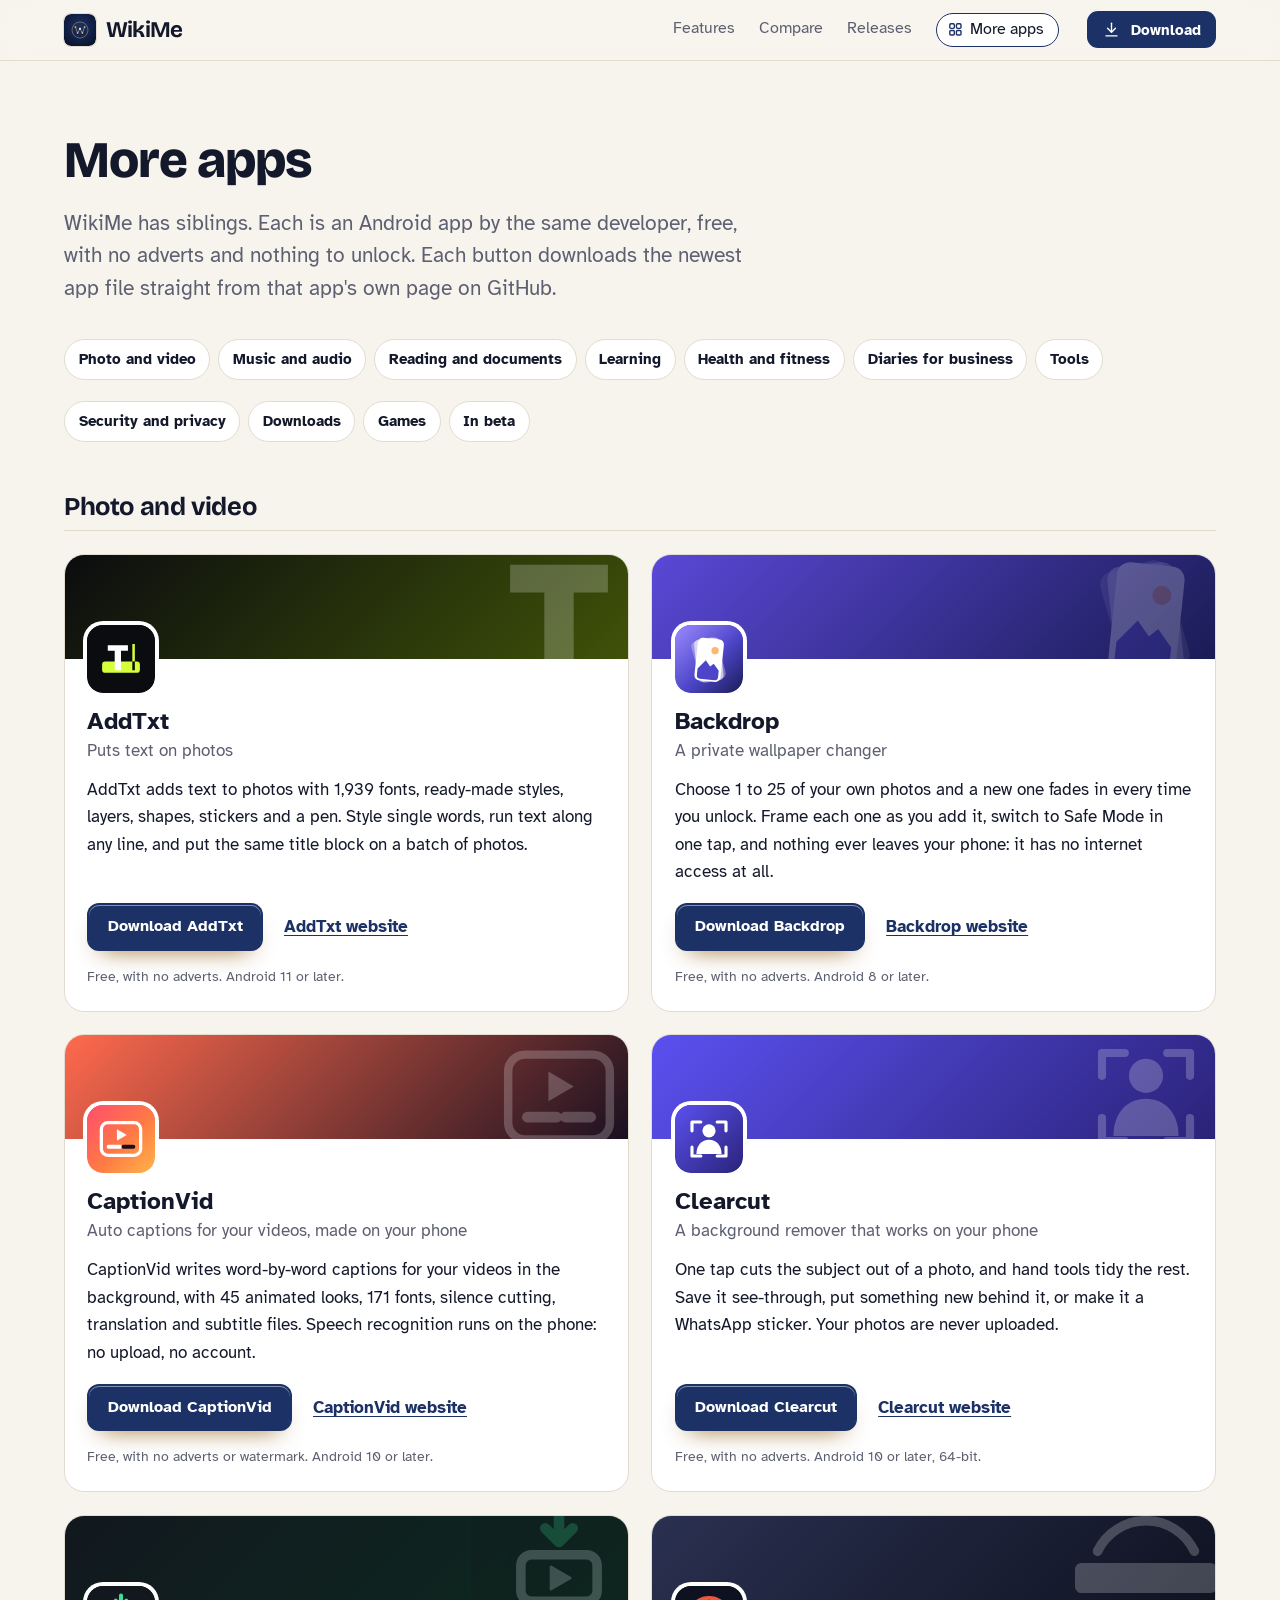
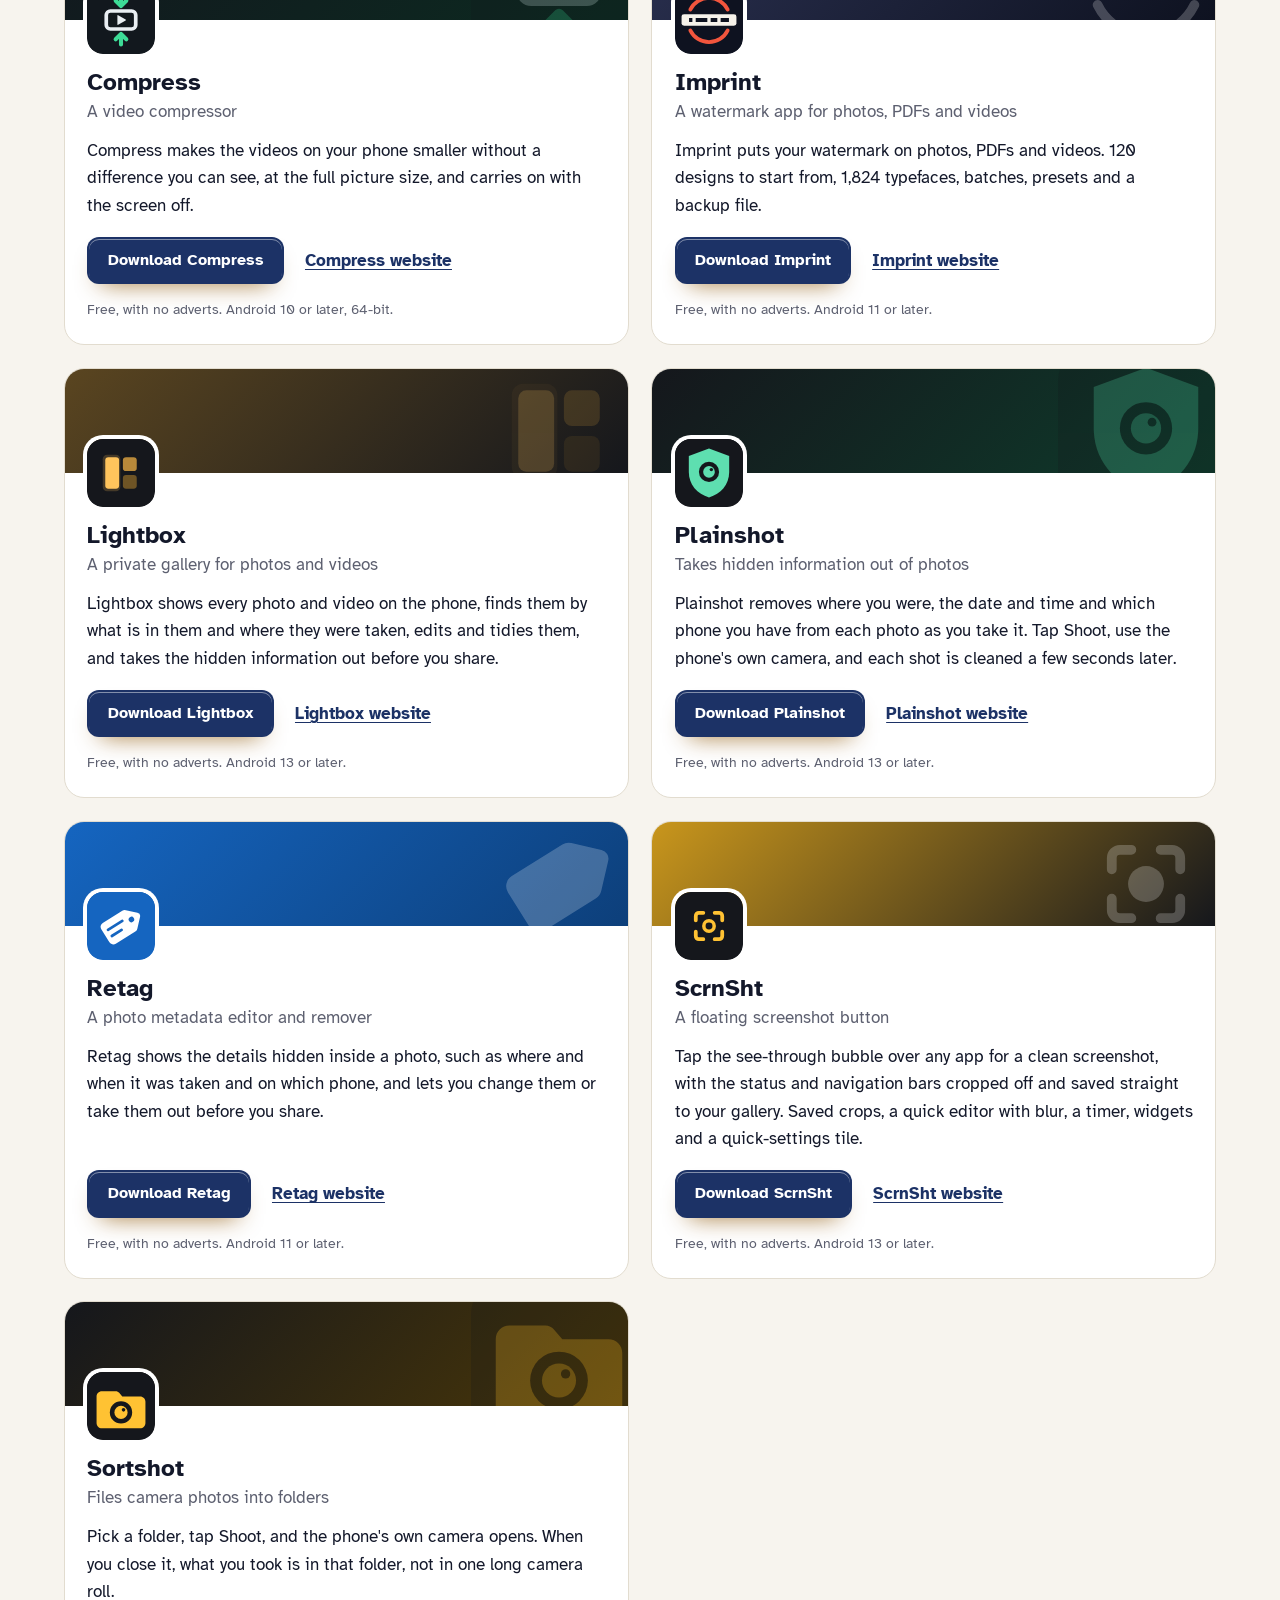
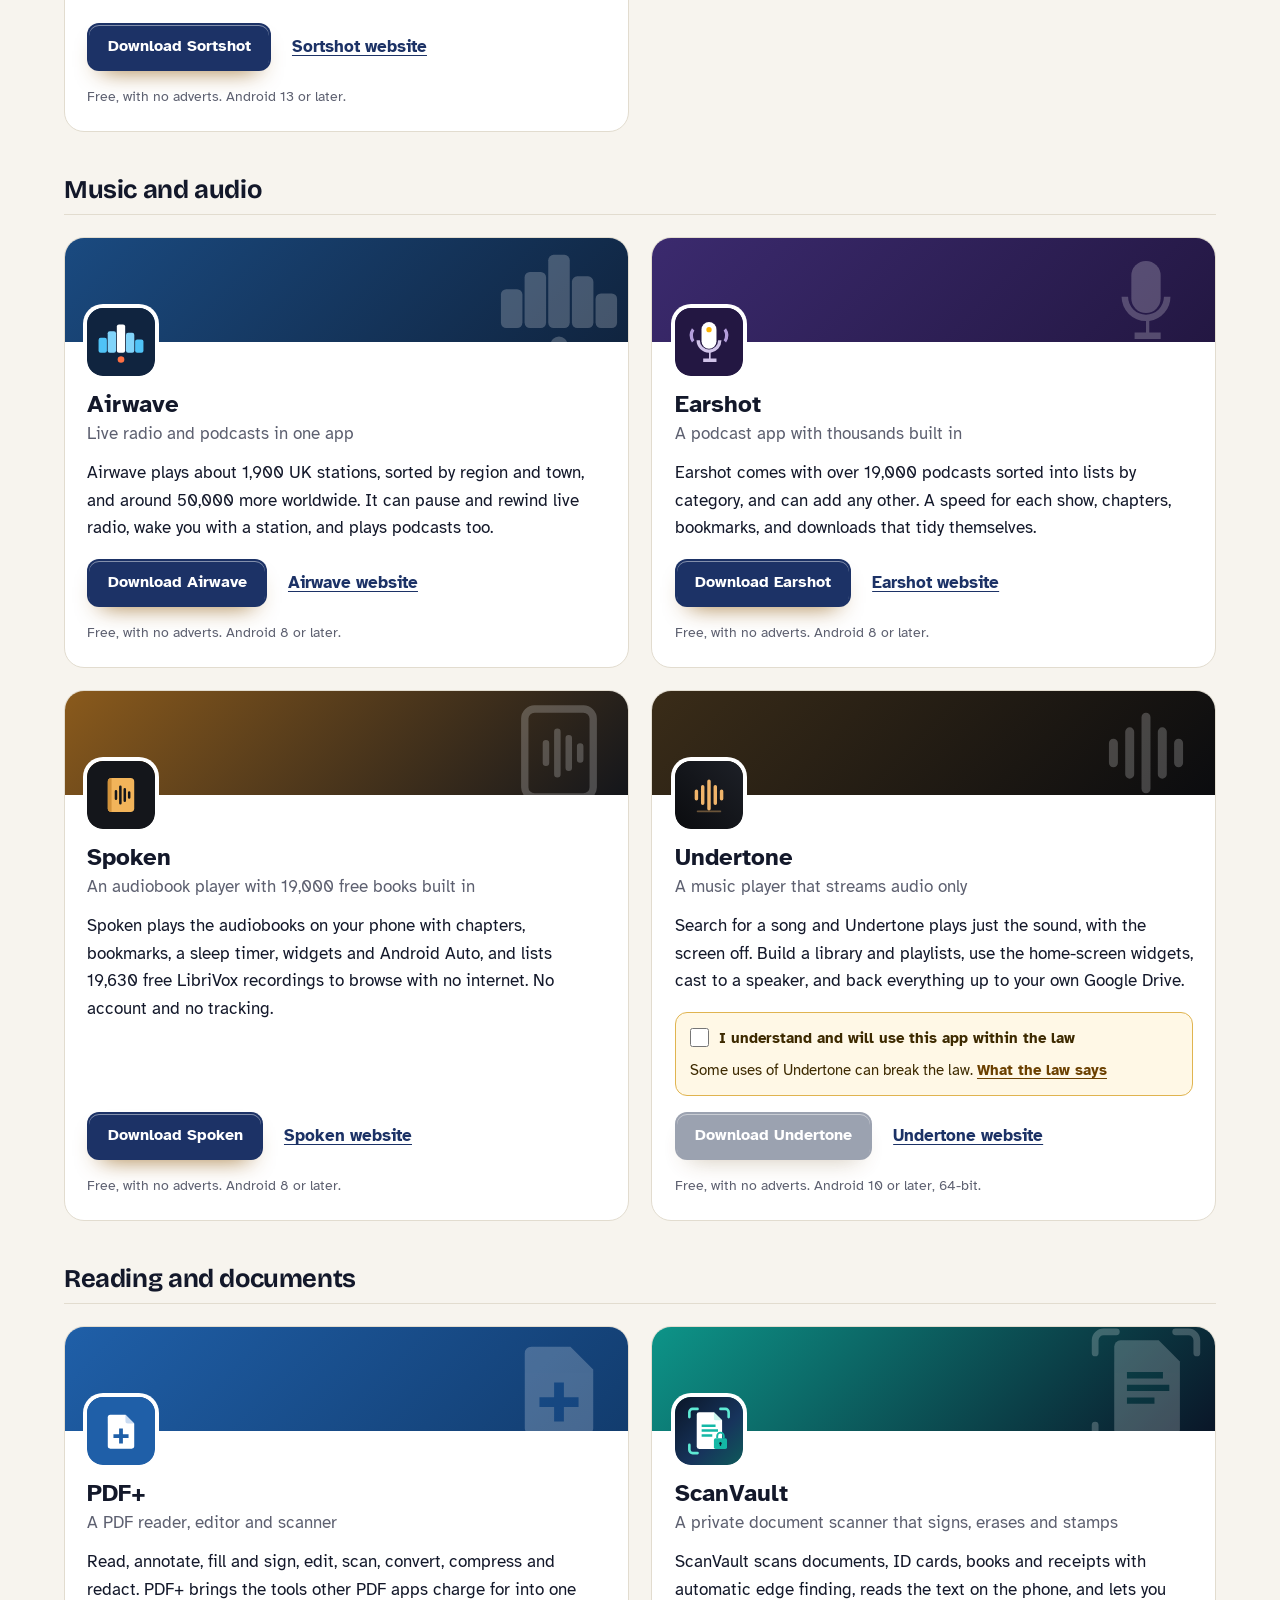
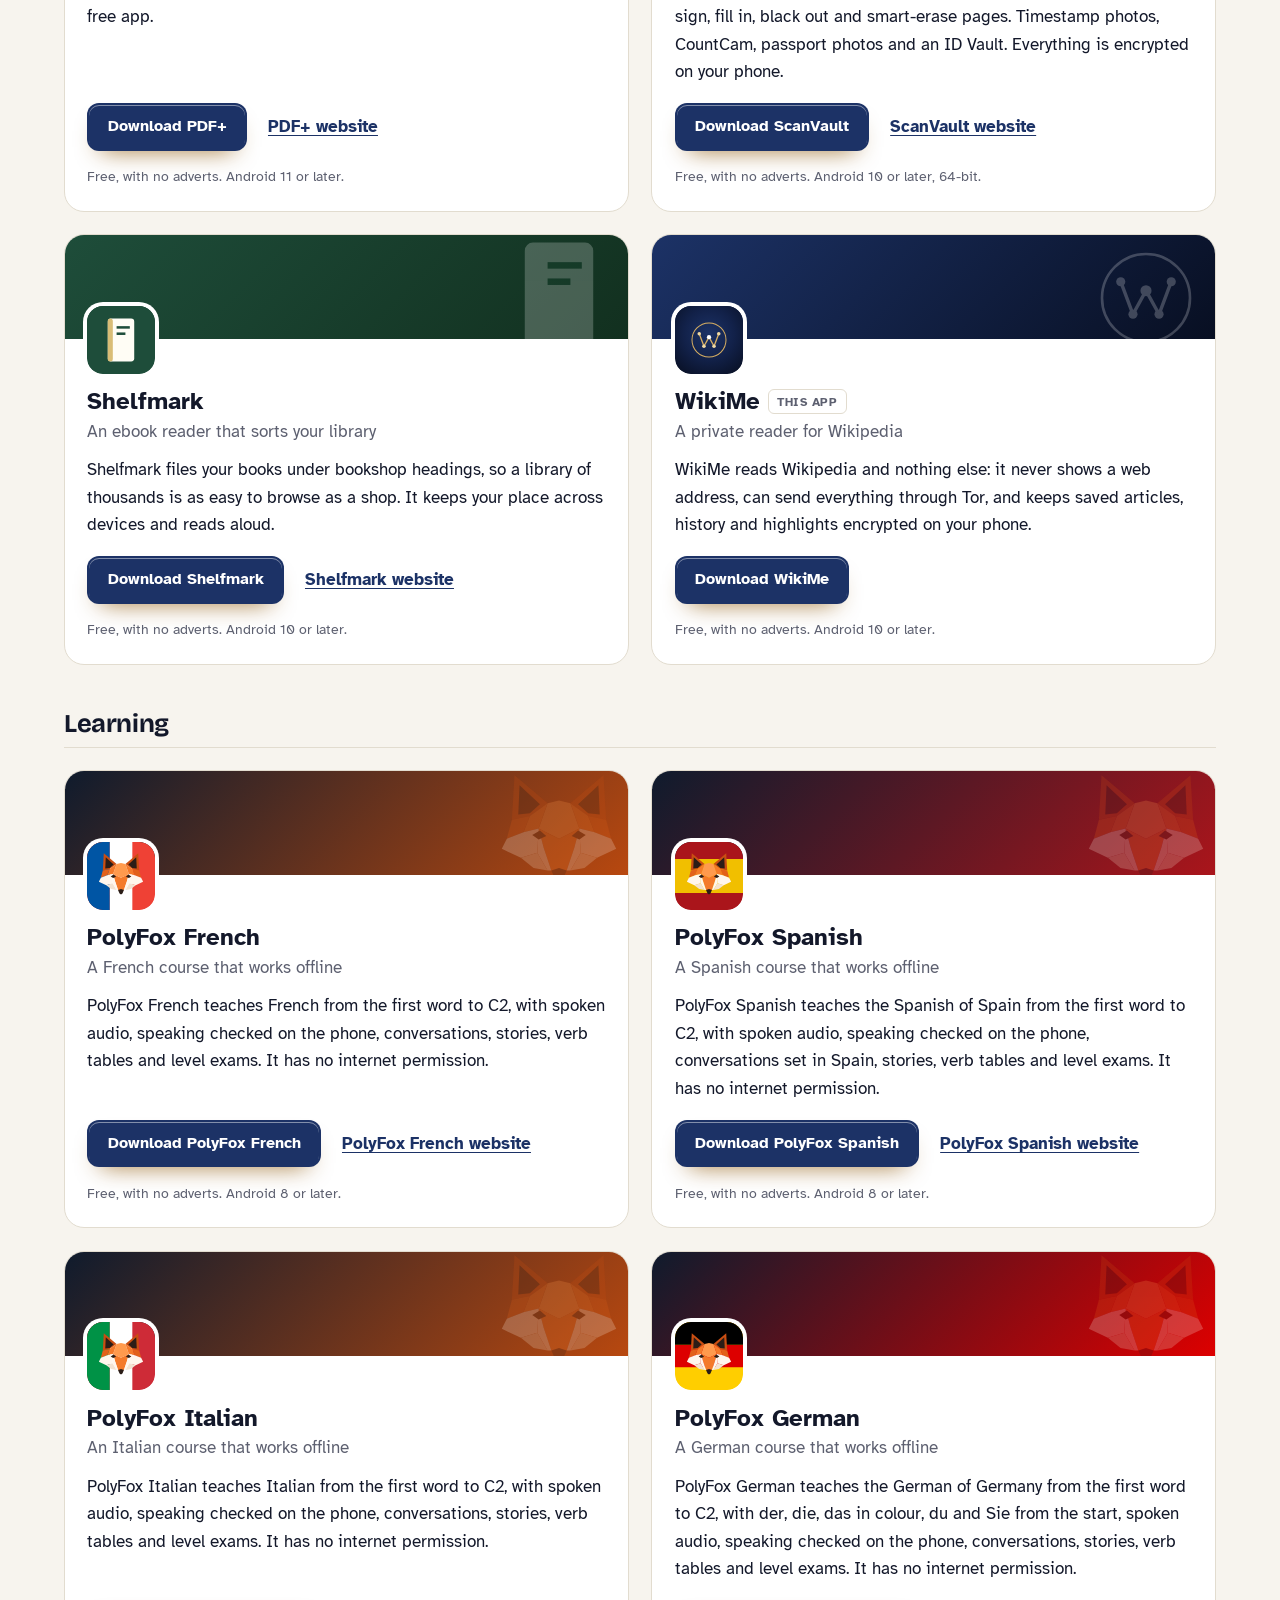
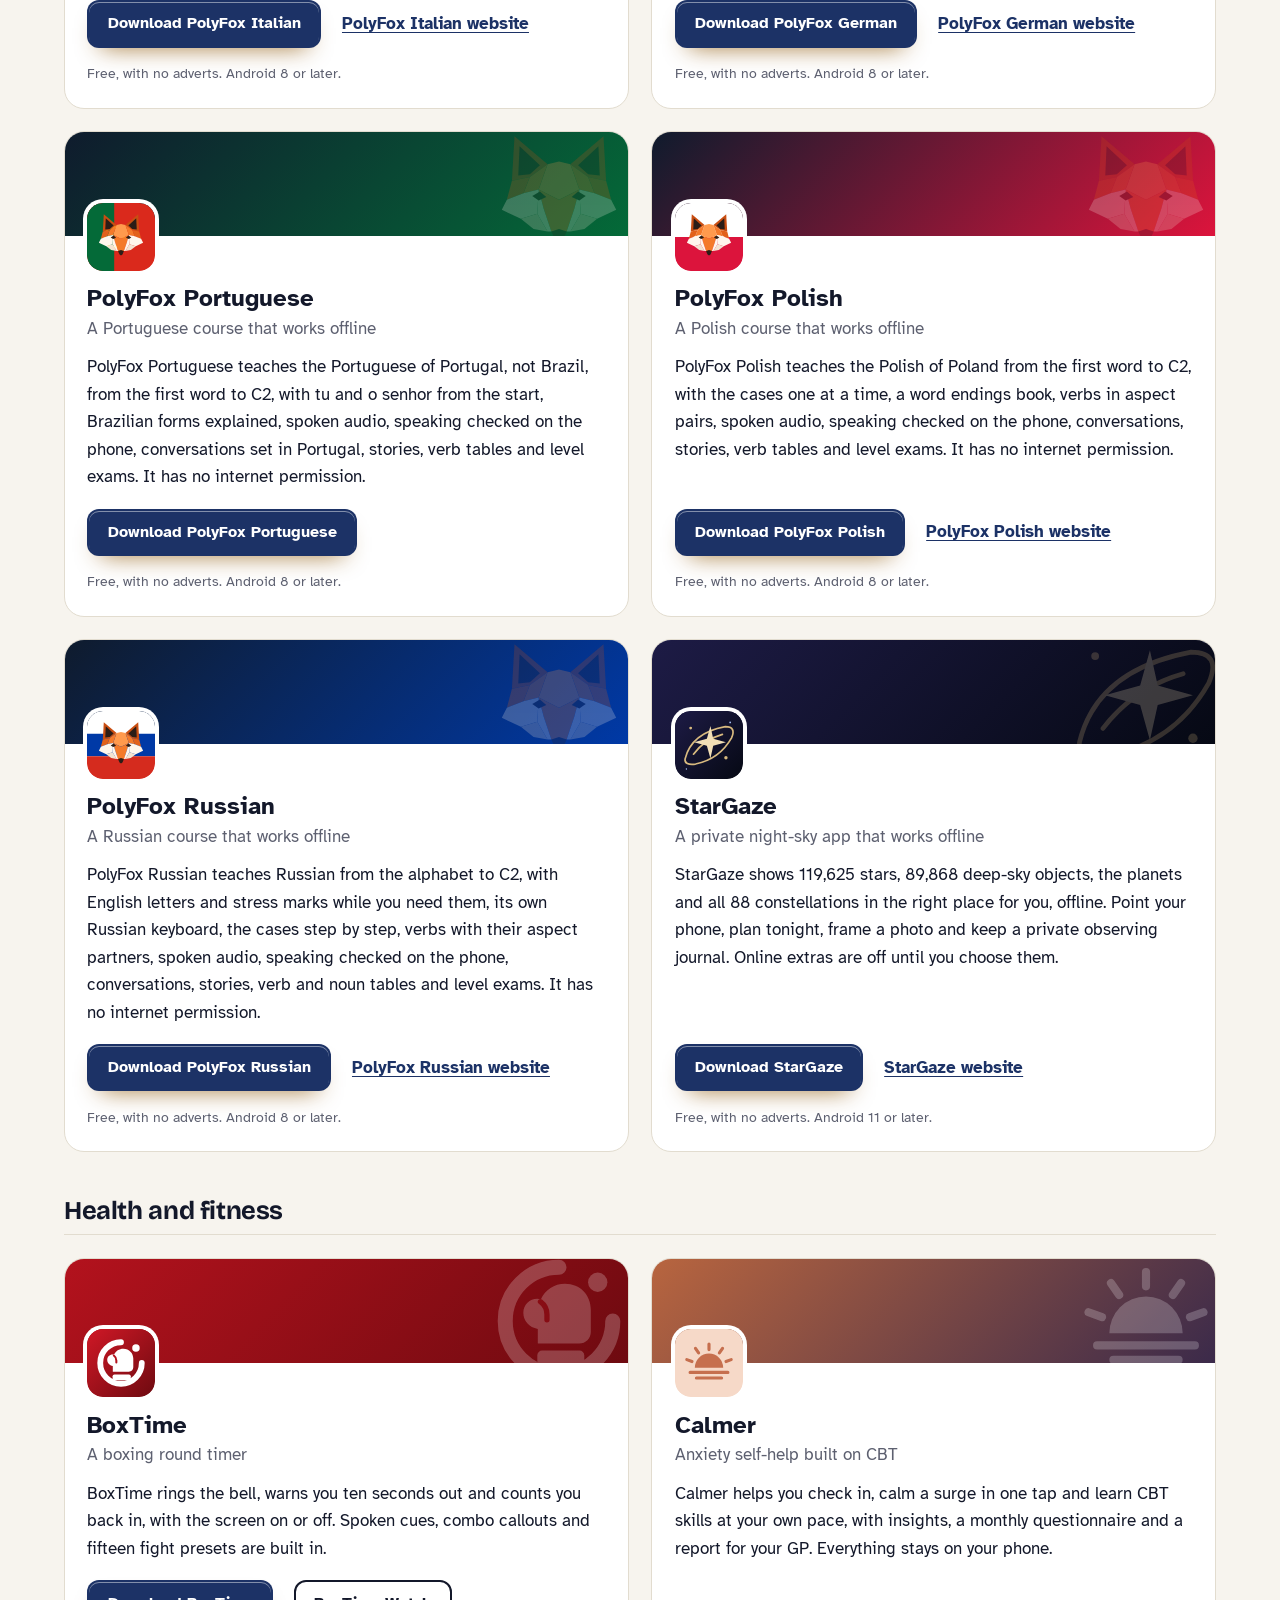
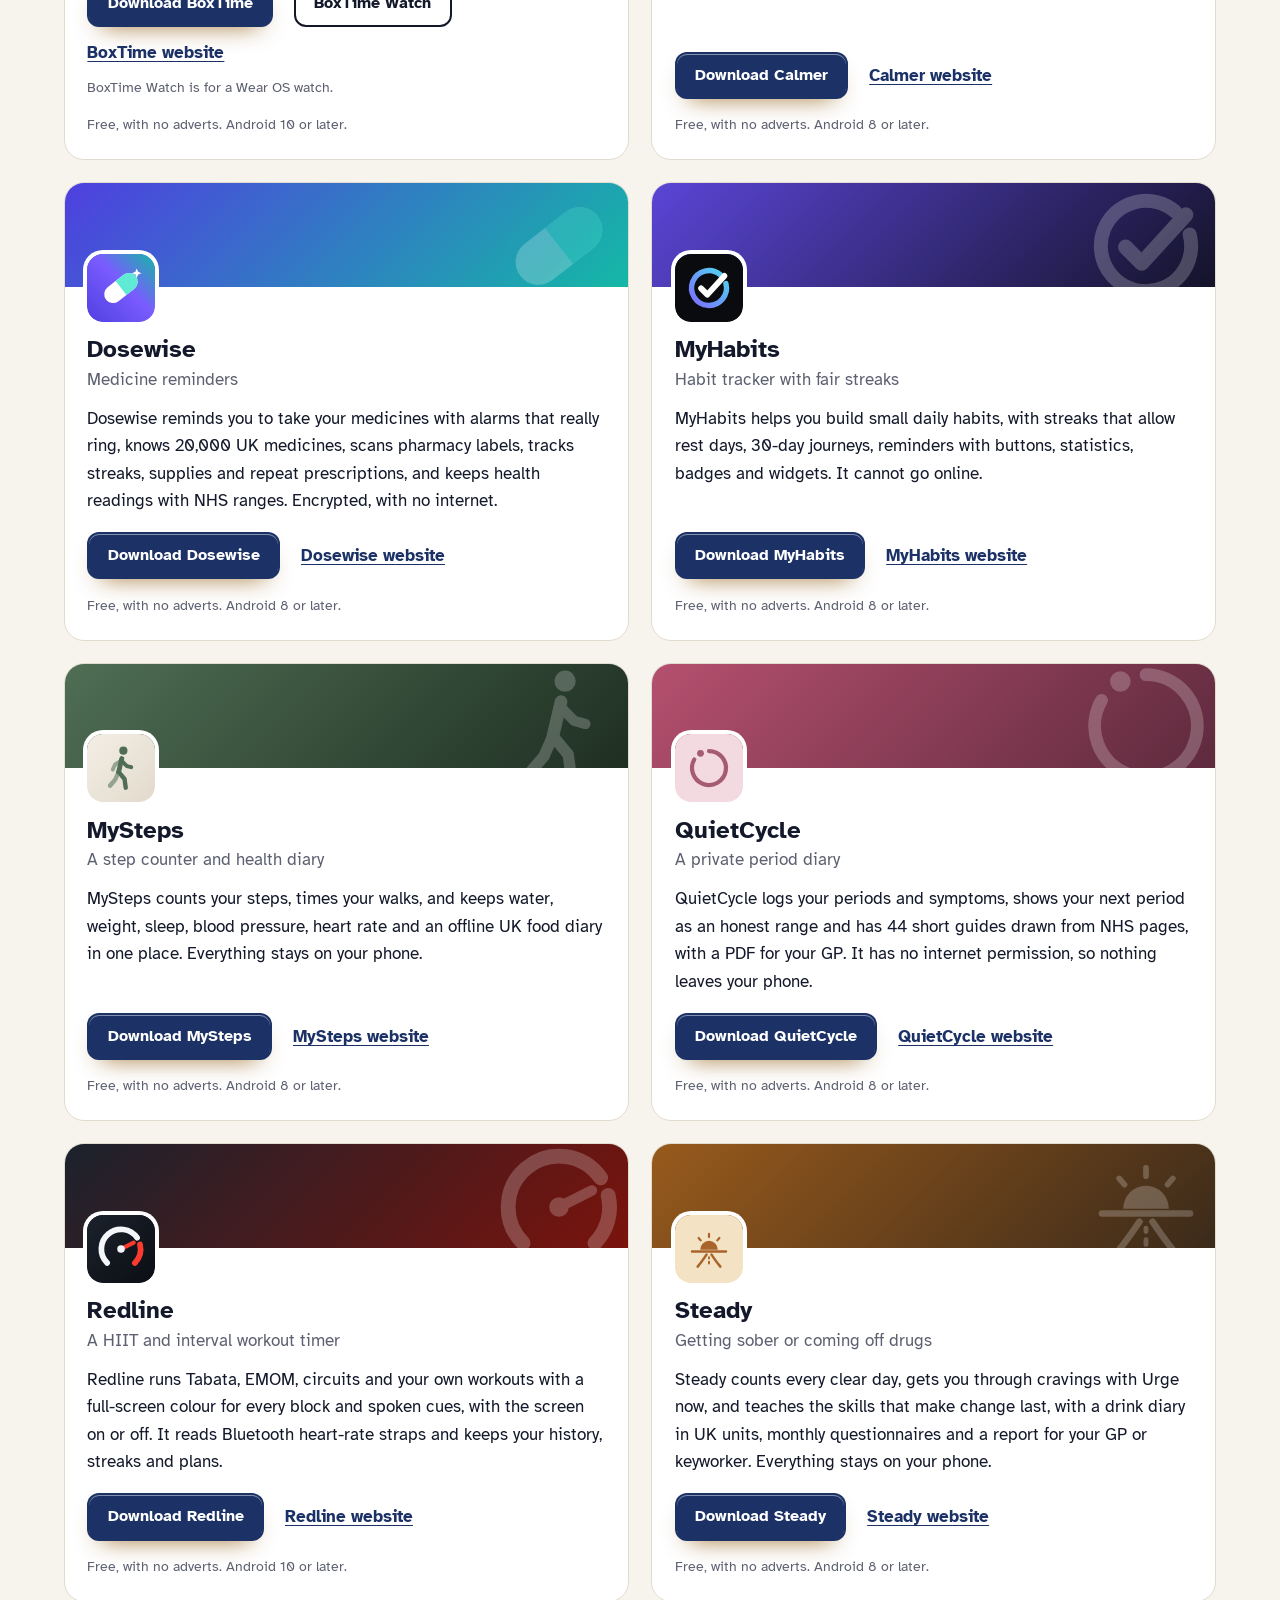
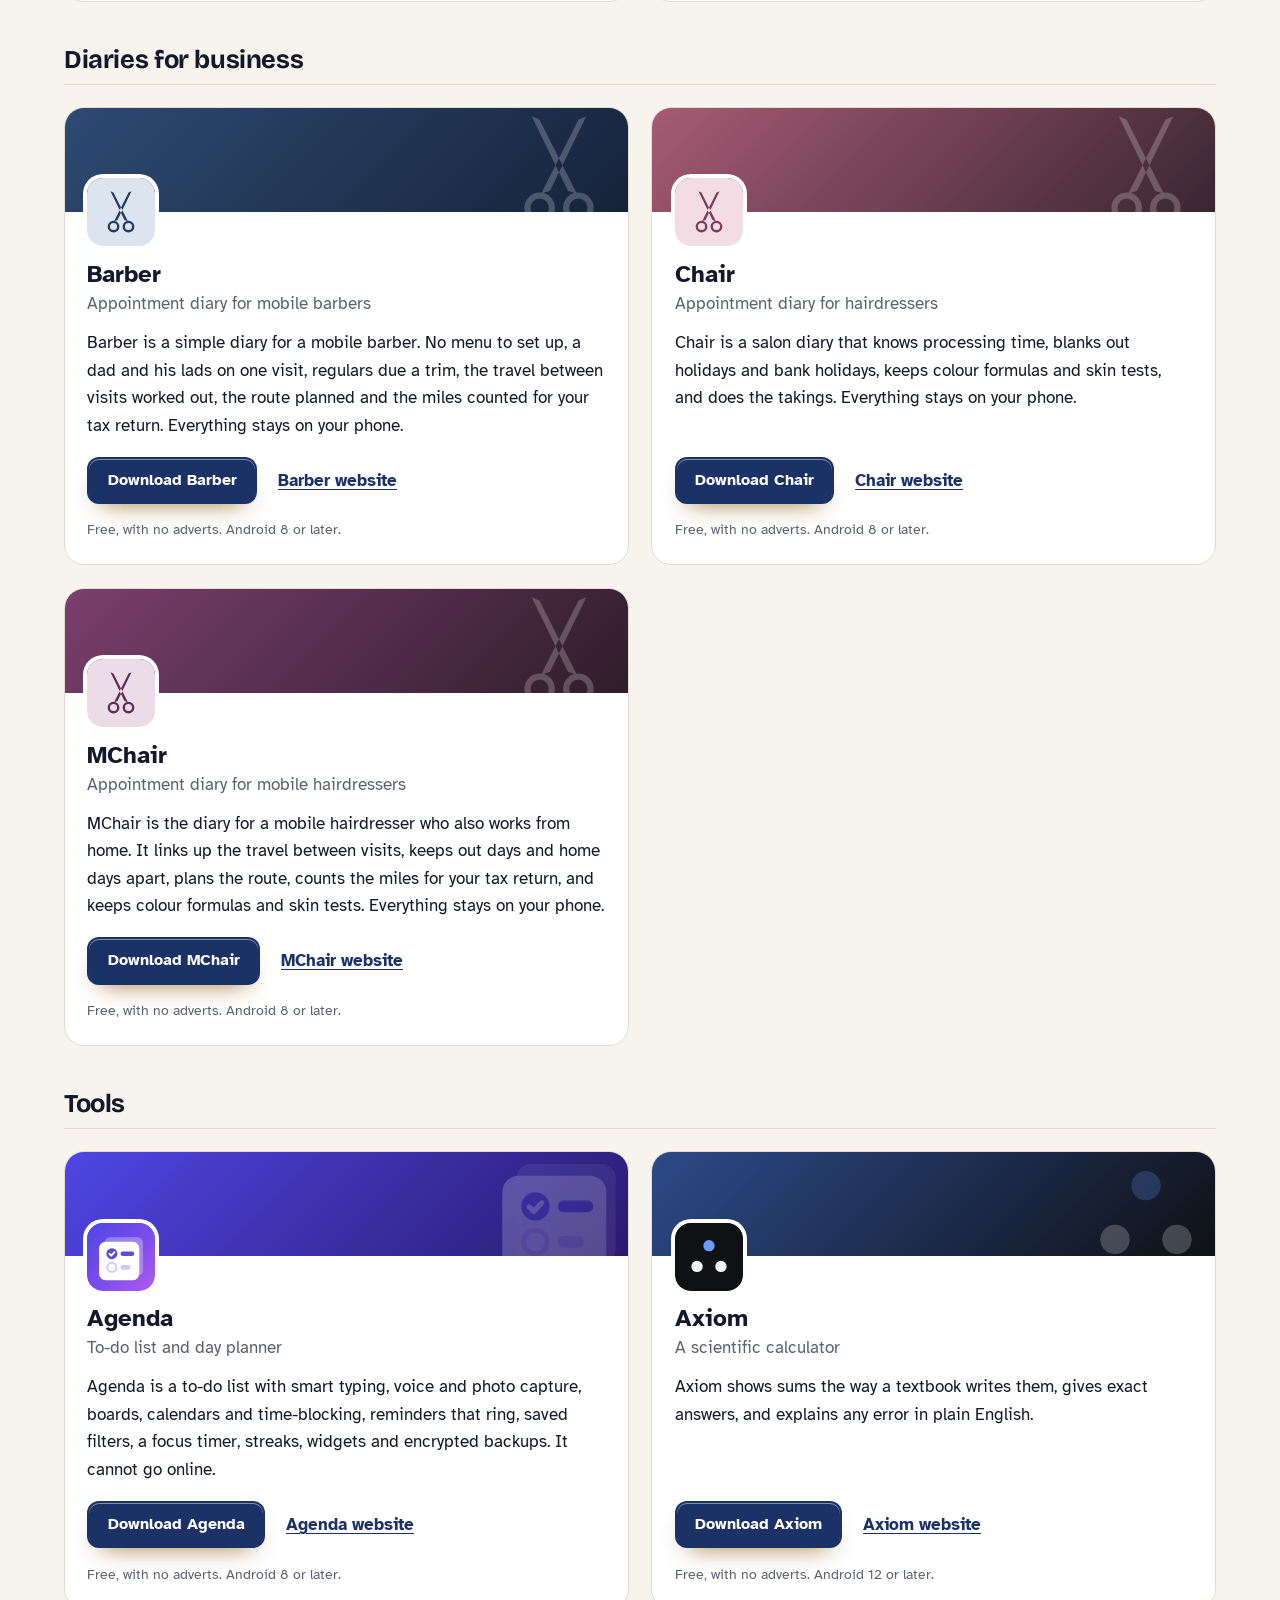
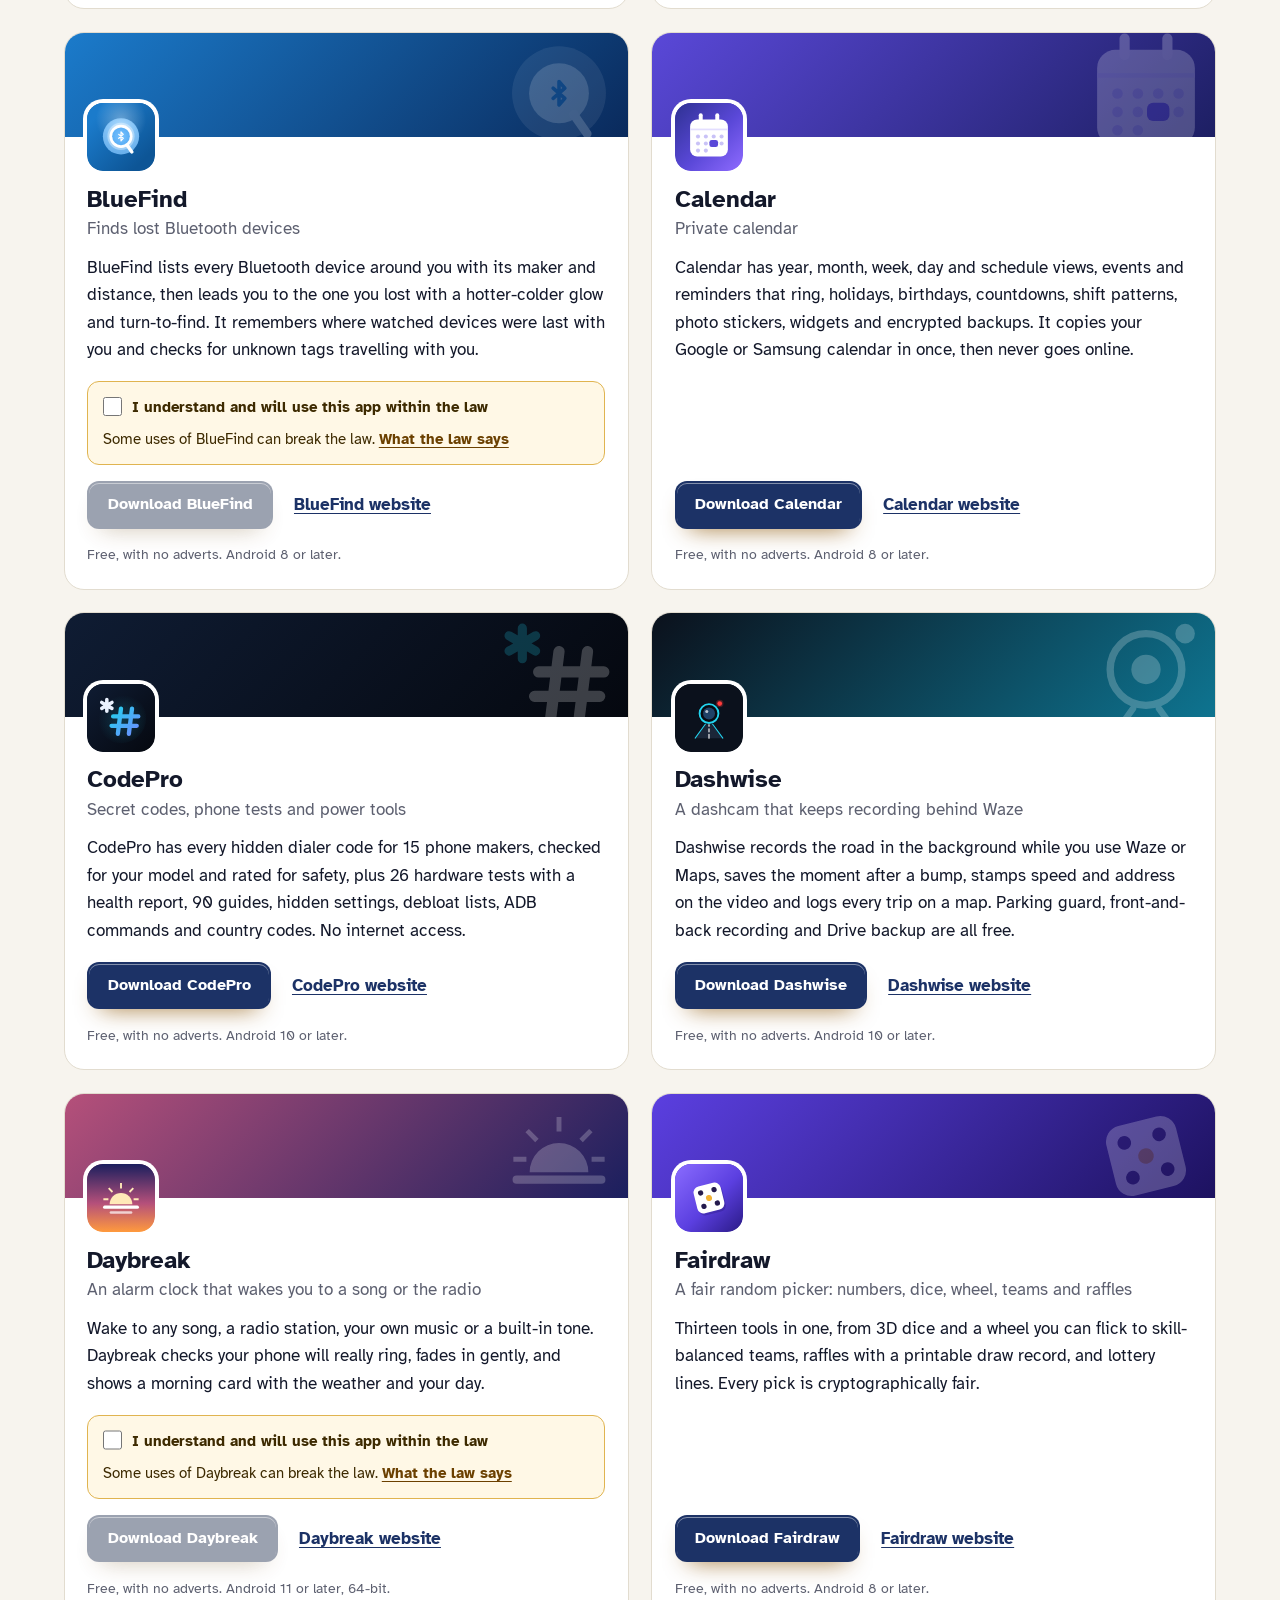
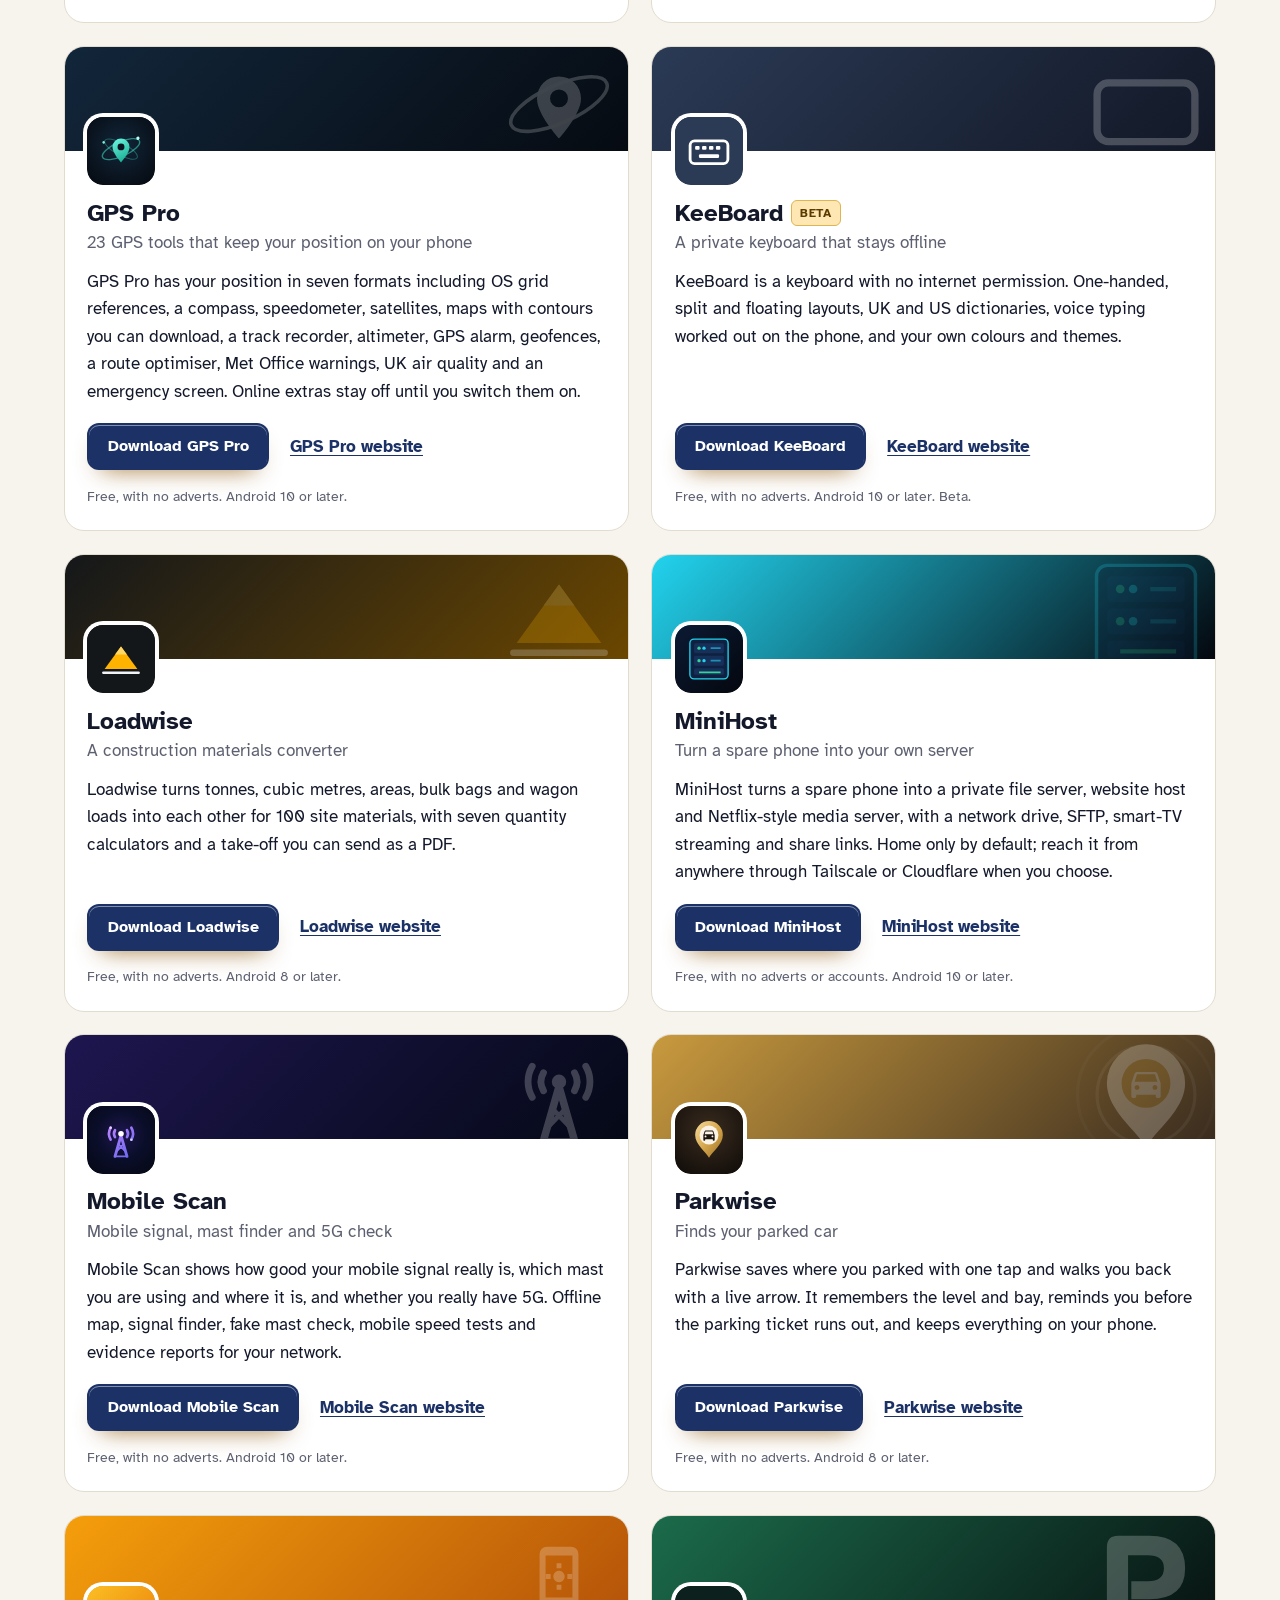
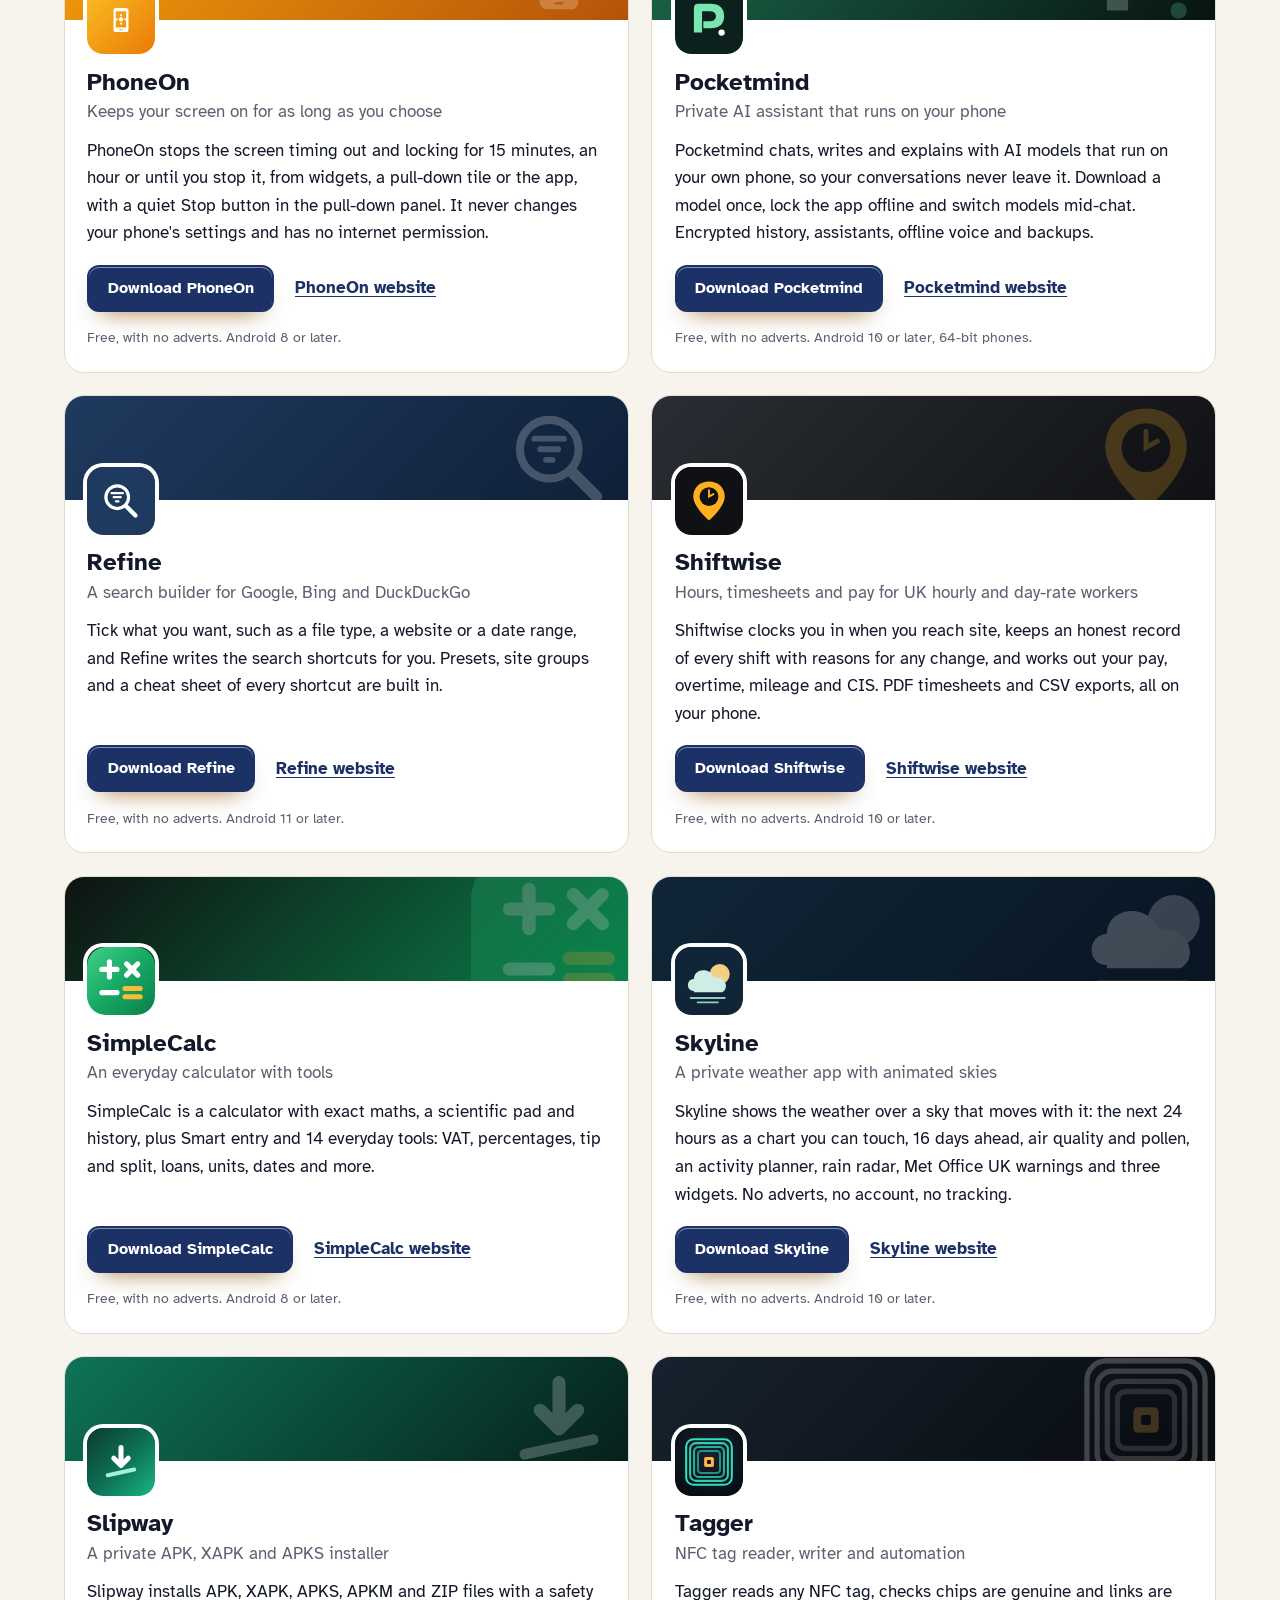
==== commit e41ffbc1: "More apps: add Slipway" ====
--- a/more-apps.html
+++ b/more-apps.html
@@ -4,7 +4,7 @@
 <meta charset="utf-8">
 <meta name="viewport" content="width=device-width, initial-scale=1">
 <title>More free Android apps from the maker of WikiMe</title>
-<meta name="description" content="All 93 free Android apps from the maker of WikiMe, in one list by category, each with its download and a link to its website.">
+<meta name="description" content="All 94 free Android apps from the maker of WikiMe, in one list by category, each with its download and a link to its website.">
 <meta name="author" content="Jonathan Jackson">
 <link rel="canonical" href="https://customgpter.github.io/wikime/more-apps.html">
 <meta name="theme-color" content="#f7f4ee" media="(prefers-color-scheme: light)">
@@ -12,7 +12,7 @@
 <meta property="og:type" content="website">
 <meta property="og:site_name" content="WikiMe">
 <meta property="og:title" content="More free Android apps from the maker of WikiMe">
-<meta property="og:description" content="All 93 free Android apps from the maker of WikiMe, in one list by category, each with its download and a link to its website.">
+<meta property="og:description" content="All 94 free Android apps from the maker of WikiMe, in one list by category, each with its download and a link to its website.">
 <meta property="og:url" content="https://customgpter.github.io/wikime/more-apps.html">
 <meta property="og:image" content="https://customgpter.github.io/wikime/assets/og.png">
 <meta property="og:image:width" content="1200">
@@ -26,7 +26,7 @@
 <link rel="preload" href="./assets/fonts/atkinson-hyperlegible-latin-400-normal.woff2" as="font" type="font/woff2" crossorigin>
 <link rel="stylesheet" href="./assets/site.css?v=1">
 <link rel="stylesheet" href="./assets/house.css?v=1">
-<script type="application/ld+json">{"@context":"https://schema.org","@type":"ItemList","name":"Apps from the maker of WikiMe","url":"https://customgpter.github.io/wikime/more-apps.html","itemListElement":[{"@type":"ListItem","position":1,"name":"AddTxt","url":"https://customgpter.github.io/addtxt/"},{"@type":"ListItem","position":2,"name":"Backdrop","url":"https://customgpter.github.io/backdrop/"},{"@type":"ListItem","position":3,"name":"CaptionVid","url":"https://customgpter.github.io/captionvid/"},{"@type":"ListItem","position":4,"name":"Clearcut","url":"https://customgpter.github.io/clearcut/"},{"@type":"ListItem","position":5,"name":"Compress","url":"https://customgpter.github.io/compress/"},{"@type":"ListItem","position":6,"name":"Imprint","url":"https://customgpter.github.io/imprint/"},{"@type":"ListItem","position":7,"name":"Lightbox","url":"https://customgpter.github.io/lightbox/"},{"@type":"ListItem","position":8,"name":"Plainshot","url":"https://customgpter.github.io/plainshot/"},{"@type":"ListItem","position":9,"name":"Retag","url":"https://customgpter.github.io/retag/"},{"@type":"ListItem","position":10,"name":"ScrnSht","url":"https://customgpter.github.io/scrnsht/"},{"@type":"ListItem","position":11,"name":"Sortshot","url":"https://customgpter.github.io/sortshot/"},{"@type":"ListItem","position":12,"name":"Airwave","url":"https://customgpter.github.io/airwave/"},{"@type":"ListItem","position":13,"name":"Earshot","url":"https://customgpter.github.io/earshot/"},{"@type":"ListItem","position":14,"name":"Spoken","url":"https://customgpter.github.io/spoken/"},{"@type":"ListItem","position":15,"name":"Undertone","url":"https://customgpter.github.io/undertone/"},{"@type":"ListItem","position":16,"name":"PDF+","url":"https://customgpter.github.io/pdfplus/"},{"@type":"ListItem","position":17,"name":"ScanVault","url":"https://customgpter.github.io/scanvault/"},{"@type":"ListItem","position":18,"name":"Shelfmark","url":"https://customgpter.github.io/shelfmark/"},{"@type":"ListItem","position":19,"name":"WikiMe","url":"https://customgpter.github.io/wikime/"},{"@type":"ListItem","position":20,"name":"PolyFox French","url":"https://customgpter.github.io/polyfox/"},{"@type":"ListItem","position":21,"name":"PolyFox Italian","url":"https://customgpter.github.io/polyfox-italian/"},{"@type":"ListItem","position":22,"name":"PolyFox German","url":"https://customgpter.github.io/polyfox-german/"},{"@type":"ListItem","position":23,"name":"PolyFox Polish","url":"https://customgpter.github.io/polyfox-polish/"},{"@type":"ListItem","position":24,"name":"PolyFox Russian","url":"https://customgpter.github.io/polyfox-russian/"},{"@type":"ListItem","position":25,"name":"StarGaze","url":"https://customgpter.github.io/stargaze/"},{"@type":"ListItem","position":26,"name":"BoxTime","url":"https://customgpter.github.io/boxtime/"},{"@type":"ListItem","position":27,"name":"Calmer","url":"https://customgpter.github.io/calmer/"},{"@type":"ListItem","position":28,"name":"Dosewise","url":"https://customgpter.github.io/dosewise/"},{"@type":"ListItem","position":29,"name":"MyHabits","url":"https://customgpter.github.io/myhabits/"},{"@type":"ListItem","position":30,"name":"MySteps","url":"https://customgpter.github.io/mysteps/"},{"@type":"ListItem","position":31,"name":"QuietCycle","url":"https://customgpter.github.io/quietcycle/"},{"@type":"ListItem","position":32,"name":"Redline","url":"https://customgpter.github.io/redline/"},{"@type":"ListItem","position":33,"name":"Steady","url":"https://customgpter.github.io/steady/"},{"@type":"ListItem","position":34,"name":"Barber","url":"https://customgpter.github.io/barber/"},{"@type":"ListItem","position":35,"name":"Chair","url":"https://customgpter.github.io/chair/"},{"@type":"ListItem","position":36,"name":"MChair","url":"https://customgpter.github.io/mchair/"},{"@type":"ListItem","position":37,"name":"Agenda","url":"https://customgpter.github.io/agenda/"},{"@type":"ListItem","position":38,"name":"Axiom","url":"https://customgpter.github.io/axiom/"},{"@type":"ListItem","position":39,"name":"BlueFind","url":"https://customgpter.github.io/bluefind/"},{"@type":"ListItem","position":40,"name":"Calendar","url":"https://customgpter.github.io/calendar/"},{"@type":"ListItem","position":41,"name":"CodePro","url":"https://customgpter.github.io/codepro/"},{"@type":"ListItem","position":42,"name":"Dashwise","url":"https://customgpter.github.io/dashwise/"},{"@type":"ListItem","position":43,"name":"Daybreak","url":"https://customgpter.github.io/daybreak/"},{"@type":"ListItem","position":44,"name":"Fairdraw","url":"https://customgpter.github.io/fairdraw/"},{"@type":"ListItem","position":45,"name":"GPS Pro","url":"https://customgpter.github.io/gpspro/"},{"@type":"ListItem","position":46,"name":"KeeBoard","url":"https://customgpter.github.io/keeboard/"},{"@type":"ListItem","position":47,"name":"Loadwise","url":"https://customgpter.github.io/loadwise/"},{"@type":"ListItem","position":48,"name":"MiniHost","url":"https://customgpter.github.io/minihost/"},{"@type":"ListItem","position":49,"name":"Mobile Scan","url":"https://customgpter.github.io/mobilescan/"},{"@type":"ListItem","position":50,"name":"Parkwise","url":"https://customgpter.github.io/parkwise/"},{"@type":"ListItem","position":51,"name":"PhoneOn","url":"https://customgpter.github.io/phoneon/"},{"@type":"ListItem","position":52,"name":"Pocketmind","url":"https://customgpter.github.io/pocketmind/"},{"@type":"ListItem","position":53,"name":"Refine","url":"https://customgpter.github.io/refine/"},{"@type":"ListItem","position":54,"name":"Shiftwise","url":"https://customgpter.github.io/shiftwise/"},{"@type":"ListItem","position":55,"name":"SimpleCalc","url":"https://customgpter.github.io/simplecalc/"},{"@type":"ListItem","position":56,"name":"Skyline","url":"https://customgpter.github.io/skyline/"},{"@type":"ListItem","position":57,"name":"Tagger","url":"https://customgpter.github.io/tagger/"},{"@type":"ListItem","position":58,"name":"TotalClean","url":"https://customgpter.github.io/totalclean/"},{"@type":"ListItem","position":59,"name":"TVLink","url":"https://customgpter.github.io/tvlink/"},{"@type":"ListItem","position":60,"name":"Unbox","url":"https://customgpter.github.io/unbox/"},{"@type":"ListItem","position":61,"name":"WhatsKeep","url":"https://customgpter.github.io/whatskeep/"},{"@type":"ListItem","position":62,"name":"WiFi Scan","url":"https://customgpter.github.io/wifiscan/"},{"@type":"ListItem","position":63,"name":"Auditly","url":"https://customgpter.github.io/auditly/"},{"@type":"ListItem","position":64,"name":"Backchannel","url":"https://customgpter.github.io/backchannel/"},{"@type":"ListItem","position":65,"name":"ENotes","url":"https://customgpter.github.io/enotes/"},{"@type":"ListItem","position":66,"name":"FindMe","url":"https://customgpter.github.io/findme/"},{"@type":"ListItem","position":67,"name":"iLock","url":"https://customgpter.github.io/ilock/"},{"@type":"ListItem","position":68,"name":"ImSafe","url":"https://customgpter.github.io/imsafe/"},{"@type":"ListItem","position":69,"name":"IShred","url":"https://customgpter.github.io/ishred/"},{"@type":"ListItem","position":70,"name":"LockBox","url":"https://customgpter.github.io/lockbox/"},{"@type":"ListItem","position":71,"name":"PassVault","url":"https://customgpter.github.io/passvault/"},{"@type":"ListItem","position":72,"name":"SpyFind","url":"https://customgpter.github.io/spyfind/"},{"@type":"ListItem","position":73,"name":"TextWipe","url":"https://customgpter.github.io/textwipe/"},{"@type":"ListItem","position":74,"name":"Tracewire","url":"https://customgpter.github.io/tracewire/"},{"@type":"ListItem","position":75,"name":"Vigil","url":"https://customgpter.github.io/vigil/"},{"@type":"ListItem","position":76,"name":"Grab","url":"https://customgpter.github.io/grab/"},{"@type":"ListItem","position":77,"name":"Swarm","url":"https://customgpter.github.io/swarm/"},{"@type":"ListItem","position":78,"name":"Plane Games","url":"https://customgpter.github.io/plane-games/"},{"@type":"ListItem","position":79,"name":"Ninefold","url":"https://customgpter.github.io/ninefold/"},{"@type":"ListItem","position":80,"name":"Cubewise","url":"https://customgpter.github.io/cubewise/"},{"@type":"ListItem","position":81,"name":"Tilewise","url":"https://customgpter.github.io/tilewise/"},{"@type":"ListItem","position":82,"name":"Letterwise","url":"https://customgpter.github.io/letterwise/"},{"@type":"ListItem","position":83,"name":"Kingside","url":"https://customgpter.github.io/kingside/"},{"@type":"ListItem","position":84,"name":"Deckhand","url":"https://customgpter.github.io/deckhand/"},{"@type":"ListItem","position":85,"name":"SNESForge","url":"https://customgpter.github.io/snesforge/"},{"@type":"ListItem","position":86,"name":"Fame Boy","url":"https://customgpter.github.io/fameboy/"},{"@type":"ListItem","position":87,"name":"PSPPro","url":"https://customgpter.github.io/psppro/"},{"@type":"ListItem","position":88,"name":"MegaGen","url":"https://customgpter.github.io/megagen/"},{"@type":"ListItem","position":89,"name":"QVR","url":"https://customgpter.github.io/qvr/"},{"@type":"ListItem","position":90,"name":"QVR Watch","url":"https://customgpter.github.io/qvr-watch/"},{"@type":"ListItem","position":91,"name":"QVRLite","url":"https://customgpter.github.io/qvrlite/"},{"@type":"ListItem","position":92,"name":"Onionz","url":"https://customgpter.github.io/onionz/"},{"@type":"ListItem","position":93,"name":"OnionzWeb","url":"https://customgpter.github.io/onionzweb/"}]}</script>
+<script type="application/ld+json">{"@context":"https://schema.org","@type":"ItemList","name":"Apps from the maker of WikiMe","url":"https://customgpter.github.io/wikime/more-apps.html","itemListElement":[{"@type":"ListItem","position":1,"name":"AddTxt","url":"https://customgpter.github.io/addtxt/"},{"@type":"ListItem","position":2,"name":"Backdrop","url":"https://customgpter.github.io/backdrop/"},{"@type":"ListItem","position":3,"name":"CaptionVid","url":"https://customgpter.github.io/captionvid/"},{"@type":"ListItem","position":4,"name":"Clearcut","url":"https://customgpter.github.io/clearcut/"},{"@type":"ListItem","position":5,"name":"Compress","url":"https://customgpter.github.io/compress/"},{"@type":"ListItem","position":6,"name":"Imprint","url":"https://customgpter.github.io/imprint/"},{"@type":"ListItem","position":7,"name":"Lightbox","url":"https://customgpter.github.io/lightbox/"},{"@type":"ListItem","position":8,"name":"Plainshot","url":"https://customgpter.github.io/plainshot/"},{"@type":"ListItem","position":9,"name":"Retag","url":"https://customgpter.github.io/retag/"},{"@type":"ListItem","position":10,"name":"ScrnSht","url":"https://customgpter.github.io/scrnsht/"},{"@type":"ListItem","position":11,"name":"Sortshot","url":"https://customgpter.github.io/sortshot/"},{"@type":"ListItem","position":12,"name":"Airwave","url":"https://customgpter.github.io/airwave/"},{"@type":"ListItem","position":13,"name":"Earshot","url":"https://customgpter.github.io/earshot/"},{"@type":"ListItem","position":14,"name":"Spoken","url":"https://customgpter.github.io/spoken/"},{"@type":"ListItem","position":15,"name":"Undertone","url":"https://customgpter.github.io/undertone/"},{"@type":"ListItem","position":16,"name":"PDF+","url":"https://customgpter.github.io/pdfplus/"},{"@type":"ListItem","position":17,"name":"ScanVault","url":"https://customgpter.github.io/scanvault/"},{"@type":"ListItem","position":18,"name":"Shelfmark","url":"https://customgpter.github.io/shelfmark/"},{"@type":"ListItem","position":19,"name":"WikiMe","url":"https://customgpter.github.io/wikime/"},{"@type":"ListItem","position":20,"name":"PolyFox French","url":"https://customgpter.github.io/polyfox/"},{"@type":"ListItem","position":21,"name":"PolyFox Italian","url":"https://customgpter.github.io/polyfox-italian/"},{"@type":"ListItem","position":22,"name":"PolyFox German","url":"https://customgpter.github.io/polyfox-german/"},{"@type":"ListItem","position":23,"name":"PolyFox Polish","url":"https://customgpter.github.io/polyfox-polish/"},{"@type":"ListItem","position":24,"name":"PolyFox Russian","url":"https://customgpter.github.io/polyfox-russian/"},{"@type":"ListItem","position":25,"name":"StarGaze","url":"https://customgpter.github.io/stargaze/"},{"@type":"ListItem","position":26,"name":"BoxTime","url":"https://customgpter.github.io/boxtime/"},{"@type":"ListItem","position":27,"name":"Calmer","url":"https://customgpter.github.io/calmer/"},{"@type":"ListItem","position":28,"name":"Dosewise","url":"https://customgpter.github.io/dosewise/"},{"@type":"ListItem","position":29,"name":"MyHabits","url":"https://customgpter.github.io/myhabits/"},{"@type":"ListItem","position":30,"name":"MySteps","url":"https://customgpter.github.io/mysteps/"},{"@type":"ListItem","position":31,"name":"QuietCycle","url":"https://customgpter.github.io/quietcycle/"},{"@type":"ListItem","position":32,"name":"Redline","url":"https://customgpter.github.io/redline/"},{"@type":"ListItem","position":33,"name":"Steady","url":"https://customgpter.github.io/steady/"},{"@type":"ListItem","position":34,"name":"Barber","url":"https://customgpter.github.io/barber/"},{"@type":"ListItem","position":35,"name":"Chair","url":"https://customgpter.github.io/chair/"},{"@type":"ListItem","position":36,"name":"MChair","url":"https://customgpter.github.io/mchair/"},{"@type":"ListItem","position":37,"name":"Agenda","url":"https://customgpter.github.io/agenda/"},{"@type":"ListItem","position":38,"name":"Axiom","url":"https://customgpter.github.io/axiom/"},{"@type":"ListItem","position":39,"name":"BlueFind","url":"https://customgpter.github.io/bluefind/"},{"@type":"ListItem","position":40,"name":"Calendar","url":"https://customgpter.github.io/calendar/"},{"@type":"ListItem","position":41,"name":"CodePro","url":"https://customgpter.github.io/codepro/"},{"@type":"ListItem","position":42,"name":"Dashwise","url":"https://customgpter.github.io/dashwise/"},{"@type":"ListItem","position":43,"name":"Daybreak","url":"https://customgpter.github.io/daybreak/"},{"@type":"ListItem","position":44,"name":"Fairdraw","url":"https://customgpter.github.io/fairdraw/"},{"@type":"ListItem","position":45,"name":"GPS Pro","url":"https://customgpter.github.io/gpspro/"},{"@type":"ListItem","position":46,"name":"KeeBoard","url":"https://customgpter.github.io/keeboard/"},{"@type":"ListItem","position":47,"name":"Loadwise","url":"https://customgpter.github.io/loadwise/"},{"@type":"ListItem","position":48,"name":"MiniHost","url":"https://customgpter.github.io/minihost/"},{"@type":"ListItem","position":49,"name":"Mobile Scan","url":"https://customgpter.github.io/mobilescan/"},{"@type":"ListItem","position":50,"name":"Parkwise","url":"https://customgpter.github.io/parkwise/"},{"@type":"ListItem","position":51,"name":"PhoneOn","url":"https://customgpter.github.io/phoneon/"},{"@type":"ListItem","position":52,"name":"Pocketmind","url":"https://customgpter.github.io/pocketmind/"},{"@type":"ListItem","position":53,"name":"Refine","url":"https://customgpter.github.io/refine/"},{"@type":"ListItem","position":54,"name":"Shiftwise","url":"https://customgpter.github.io/shiftwise/"},{"@type":"ListItem","position":55,"name":"SimpleCalc","url":"https://customgpter.github.io/simplecalc/"},{"@type":"ListItem","position":56,"name":"Skyline","url":"https://customgpter.github.io/skyline/"},{"@type":"ListItem","position":57,"name":"Slipway","url":"https://customgpter.github.io/slipway/"},{"@type":"ListItem","position":58,"name":"Tagger","url":"https://customgpter.github.io/tagger/"},{"@type":"ListItem","position":59,"name":"TotalClean","url":"https://customgpter.github.io/totalclean/"},{"@type":"ListItem","position":60,"name":"TVLink","url":"https://customgpter.github.io/tvlink/"},{"@type":"ListItem","position":61,"name":"Unbox","url":"https://customgpter.github.io/unbox/"},{"@type":"ListItem","position":62,"name":"WhatsKeep","url":"https://customgpter.github.io/whatskeep/"},{"@type":"ListItem","position":63,"name":"WiFi Scan","url":"https://customgpter.github.io/wifiscan/"},{"@type":"ListItem","position":64,"name":"Auditly","url":"https://customgpter.github.io/auditly/"},{"@type":"ListItem","position":65,"name":"Backchannel","url":"https://customgpter.github.io/backchannel/"},{"@type":"ListItem","position":66,"name":"ENotes","url":"https://customgpter.github.io/enotes/"},{"@type":"ListItem","position":67,"name":"FindMe","url":"https://customgpter.github.io/findme/"},{"@type":"ListItem","position":68,"name":"iLock","url":"https://customgpter.github.io/ilock/"},{"@type":"ListItem","position":69,"name":"ImSafe","url":"https://customgpter.github.io/imsafe/"},{"@type":"ListItem","position":70,"name":"IShred","url":"https://customgpter.github.io/ishred/"},{"@type":"ListItem","position":71,"name":"LockBox","url":"https://customgpter.github.io/lockbox/"},{"@type":"ListItem","position":72,"name":"PassVault","url":"https://customgpter.github.io/passvault/"},{"@type":"ListItem","position":73,"name":"SpyFind","url":"https://customgpter.github.io/spyfind/"},{"@type":"ListItem","position":74,"name":"TextWipe","url":"https://customgpter.github.io/textwipe/"},{"@type":"ListItem","position":75,"name":"Tracewire","url":"https://customgpter.github.io/tracewire/"},{"@type":"ListItem","position":76,"name":"Vigil","url":"https://customgpter.github.io/vigil/"},{"@type":"ListItem","position":77,"name":"Grab","url":"https://customgpter.github.io/grab/"},{"@type":"ListItem","position":78,"name":"Swarm","url":"https://customgpter.github.io/swarm/"},{"@type":"ListItem","position":79,"name":"Plane Games","url":"https://customgpter.github.io/plane-games/"},{"@type":"ListItem","position":80,"name":"Ninefold","url":"https://customgpter.github.io/ninefold/"},{"@type":"ListItem","position":81,"name":"Cubewise","url":"https://customgpter.github.io/cubewise/"},{"@type":"ListItem","position":82,"name":"Tilewise","url":"https://customgpter.github.io/tilewise/"},{"@type":"ListItem","position":83,"name":"Letterwise","url":"https://customgpter.github.io/letterwise/"},{"@type":"ListItem","position":84,"name":"Kingside","url":"https://customgpter.github.io/kingside/"},{"@type":"ListItem","position":85,"name":"Deckhand","url":"https://customgpter.github.io/deckhand/"},{"@type":"ListItem","position":86,"name":"SNESForge","url":"https://customgpter.github.io/snesforge/"},{"@type":"ListItem","position":87,"name":"Fame Boy","url":"https://customgpter.github.io/fameboy/"},{"@type":"ListItem","position":88,"name":"PSPPro","url":"https://customgpter.github.io/psppro/"},{"@type":"ListItem","position":89,"name":"MegaGen","url":"https://customgpter.github.io/megagen/"},{"@type":"ListItem","position":90,"name":"QVR","url":"https://customgpter.github.io/qvr/"},{"@type":"ListItem","position":91,"name":"QVR Watch","url":"https://customgpter.github.io/qvr-watch/"},{"@type":"ListItem","position":92,"name":"QVRLite","url":"https://customgpter.github.io/qvrlite/"},{"@type":"ListItem","position":93,"name":"Onionz","url":"https://customgpter.github.io/onionz/"},{"@type":"ListItem","position":94,"name":"OnionzWeb","url":"https://customgpter.github.io/onionzweb/"}]}</script>
 <link rel="stylesheet" href="./assets/apps-list.css?v=1">
 <script src="./assets/apps-list.js?v=1" defer></script>
 </head>
@@ -104,7 +104,7 @@
 <li class="mapp" style="--b:#2a2d33;--b2:#0f1114"><div class="mapp-cover" aria-hidden="true"><svg viewBox="0 0 108 108"><path d="M54 85C54 85 29 64 29 47C29 15 79 15 79 47C79 64 54 85 54 85Z" fill="#FFB020"/><circle cx="54" cy="47" r="15" fill="#0F1114"/><path d="M54 37V47L61 43" stroke="#FFB020" stroke-width="3" stroke-linecap="round" fill="none"/></svg></div><div class="mapp-body"><svg class="mapp-icon" viewBox="0 0 108 108" aria-hidden="true"><rect width="108" height="108" rx="24" fill="#0F1114"/><path d="M54 85C54 85 29 64 29 47C29 15 79 15 79 47C79 64 54 85 54 85Z" fill="#FFB020"/><circle cx="54" cy="47" r="15" fill="#0F1114"/><path d="M54 37V47L61 43" stroke="#FFB020" stroke-width="3" stroke-linecap="round" fill="none"/></svg><h3>Shiftwise</h3><p class="mapp-kind">Hours, timesheets and pay for UK hourly and day-rate workers</p><p class="mapp-say">Shiftwise clocks you in when you reach site, keeps an honest record of every shift with reasons for any change, and works out your pay, overtime, mileage and CIS. PDF timesheets and CSV exports, all on your phone.</p><p class="mapp-go"><a class="button" href="https://github.com/CustomGPTer/shiftwise/releases/latest/download/Shiftwise.apk">Download Shiftwise</a><a class="mapp-site" href="https://customgpter.github.io/shiftwise/">Shiftwise website</a></p><p class="mapp-needs">Free, with no adverts. Android 10 or later.</p></div></li>
 <li class="mapp" style="--b:#0e1311;--b2:#0b7f4a"><div class="mapp-cover" aria-hidden="true"><svg viewBox="0 0 108 108"><rect width="108" height="108" rx="30" fill="url(#scgc)"/><defs><linearGradient id="scgc" x1="0" y1="0" x2="1" y2="1"><stop offset="0" stop-color="#3fd18a"/><stop offset=".5" stop-color="#17a864"/><stop offset="1" stop-color="#0b7f4a"/></linearGradient></defs><g stroke-width="8.1" stroke-linecap="round" fill="none"><path stroke="#fff" d="M23.6 35.6h24M35.6 23.6v24M62.8 26.8l17.8 17.8M62.8 44.6l17.8-17.8M23.6 72.4h24"/><path stroke="#ffb938" d="M60.4 65.9h24M60.4 78.9h24"/></g></svg></div><div class="mapp-body"><svg class="mapp-icon" viewBox="0 0 108 108" aria-hidden="true"><rect width="108" height="108" rx="30" fill="url(#i-simplecalc-scgi)"/><defs><linearGradient id="i-simplecalc-scgi" x1="0" y1="0" x2="1" y2="1"><stop offset="0" stop-color="#3fd18a"/><stop offset=".5" stop-color="#17a864"/><stop offset="1" stop-color="#0b7f4a"/></linearGradient></defs><g stroke-width="8.1" stroke-linecap="round" fill="none"><path stroke="#fff" d="M23.6 35.6h24M35.6 23.6v24M62.8 26.8l17.8 17.8M62.8 44.6l17.8-17.8M23.6 72.4h24"/><path stroke="#ffb938" d="M60.4 65.9h24M60.4 78.9h24"/></g></svg><h3>SimpleCalc</h3><p class="mapp-kind">An everyday calculator with tools</p><p class="mapp-say">SimpleCalc is a calculator with exact maths, a scientific pad and history, plus Smart entry and 14 everyday tools: VAT, percentages, tip and split, loans, units, dates and more.</p><p class="mapp-go"><a class="button" href="https://github.com/CustomGPTer/simplecalc/releases/latest/download/SimpleCalc.apk">Download SimpleCalc</a><a class="mapp-site" href="https://customgpter.github.io/simplecalc/">SimpleCalc website</a></p><p class="mapp-needs">Free, with no adverts. Android 8 or later.</p></div></li>
 <li class="mapp" style="--b:#102638;--b2:#081522"><div class="mapp-cover" aria-hidden="true"><svg viewBox="0 0 108 108"><circle cx="71" cy="43" r="16" fill="#fff" fill-opacity=".85"/><path fill="#fff" d="M30,70C17,70 18,51 30,51C30,34 56,31 62,49C78,44 88,65 75,72L30,72Z"/><path d="M25,81L79,81M36,88L68,88" fill="none" stroke="#fff" stroke-width="3" stroke-linecap="round"/></svg></div><div class="mapp-body"><svg class="mapp-icon" viewBox="0 0 108 108" aria-hidden="true"><rect width="108" height="108" rx="24" fill="#102638"/><circle cx="71" cy="43" r="16" fill="#F4CE83"/><path fill="#CEEDE4" d="M30,70C17,70 18,51 30,51C30,34 56,31 62,49C78,44 88,65 75,72L30,72Z"/><path d="M25,81L79,81M36,88L68,88" fill="none" stroke="#92CDBE" stroke-width="3" stroke-linecap="round"/></svg><h3>Skyline</h3><p class="mapp-kind">A private weather app with animated skies</p><p class="mapp-say">Skyline shows the weather over a sky that moves with it: the next 24 hours as a chart you can touch, 16 days ahead, air quality and pollen, an activity planner, rain radar, Met Office UK warnings and three widgets. No adverts, no account, no tracking.</p><p class="mapp-go"><a class="button" href="https://github.com/CustomGPTer/skyline/releases/latest/download/Skyline.apk">Download Skyline</a><a class="mapp-site" href="https://customgpter.github.io/skyline/">Skyline website</a></p><p class="mapp-needs">Free, with no adverts. Android 10 or later.</p></div></li>
-<li class="mapp is-gated" style="--b:#17222e;--b2:#080b10"><div class="mapp-cover" aria-hidden="true"><svg viewBox="0 0 108 108"><g transform="translate(54 54) scale(1.25) translate(-54 -54)"><rect x="25" y="25" width="58" height="58" rx="9.5" fill="none" stroke="#fff" stroke-opacity="1" stroke-width="2.6"/><rect x="30" y="30" width="48" height="48" rx="7.6" fill="none" stroke="#fff" stroke-opacity=".9" stroke-width="2.6"/><rect x="35" y="35" width="38" height="38" rx="5.8" fill="none" stroke="#fff" stroke-opacity=".75" stroke-width="2.6"/><rect x="40" y="40" width="28" height="28" rx="4.2" fill="none" stroke="#fff" stroke-opacity=".6" stroke-width="2.6"/><rect x="47.8" y="47.8" width="12.4" height="12.4" rx="2.2" fill="#FFB547"/><rect x="51.6" y="51.6" width="4.8" height="4.8" rx="0.9" fill="#0B0F14"/></g></svg></div><div class="mapp-body"><svg class="mapp-icon" viewBox="0 0 108 108" aria-hidden="true"><defs><radialGradient id="i-tagger-tgg" cx="54" cy="40" r="80" gradientUnits="userSpaceOnUse"><stop offset="0" stop-color="#17222E"/><stop offset="1" stop-color="#080B10"/></radialGradient></defs><rect width="108" height="108" rx="24" fill="url(#i-tagger-tgg)"/><g transform="translate(54 54) scale(1.25) translate(-54 -54)"><rect x="25" y="25" width="58" height="58" rx="9.5" fill="none" stroke="#2DE1C2" stroke-opacity="1" stroke-width="2.6"/><rect x="30" y="30" width="48" height="48" rx="7.6" fill="none" stroke="#2DE1C2" stroke-opacity=".9" stroke-width="2.6"/><rect x="35" y="35" width="38" height="38" rx="5.8" fill="none" stroke="#2DE1C2" stroke-opacity=".75" stroke-width="2.6"/><rect x="40" y="40" width="28" height="28" rx="4.2" fill="none" stroke="#2DE1C2" stroke-opacity=".6" stroke-width="2.6"/><rect x="47.8" y="47.8" width="12.4" height="12.4" rx="2.2" fill="#FFB547"/><rect x="51.6" y="51.6" width="4.8" height="4.8" rx="0.9" fill="#0B0F14"/></g></svg><h3>Tagger</h3><p class="mapp-kind">NFC tag reader, writer and automation</p><p class="mapp-say">Tagger reads any NFC tag, checks chips are genuine and links are safe, writes 16 kinds of record, protects tags with passwords or encryption, and makes tags that run tasks on your phone. Every pro tool free, everything encrypted.</p><div class="mapp-law" data-gate><label><input type="checkbox"> I understand and will use this app within the law</label><p>Some uses of Tagger can break the law. <a href="https://customgpter.github.io/tagger/terms.html#law">What the law says</a></p><noscript><p>Turn on JavaScript to download, or use the <a href="https://customgpter.github.io/tagger/">Tagger website</a>.</p></noscript></div><p class="mapp-go"><a class="button" data-href="https://github.com/CustomGPTer/tagger/releases/latest/download/Tagger.apk" aria-disabled="true" role="link" tabindex="-1">Download Tagger</a><a class="mapp-site" href="https://customgpter.github.io/tagger/">Tagger website</a></p><p class="mapp-needs">Free, with no adverts. Android 10 or later, with NFC.</p></div></li>
+<li class="mapp is-gated" style="--b:#0e7357;--b2:#06201a"><div class="mapp-cover" aria-hidden="true"><svg viewBox="0 0 108 108"><path d="M33 75L75 66" stroke="#fff" stroke-width="6.5" stroke-linecap="round" fill="none"/><path d="M54 31L54 58" stroke="#fff" stroke-width="8" stroke-linecap="round" fill="none"/><path d="M42.5 48L54 59.5L65.5 48" stroke="#fff" stroke-width="8" stroke-linecap="round" stroke-linejoin="round" fill="none"/></svg></div><div class="mapp-body"><svg class="mapp-icon" viewBox="0 0 108 108" aria-hidden="true"><defs><linearGradient id="i-slipway-swbg" x1="0" y1="0" x2="1" y2="1"><stop offset="0" stop-color="#0a3a30"/><stop offset=".55" stop-color="#0e7357"/><stop offset="1" stop-color="#19b784"/></linearGradient></defs><rect width="108" height="108" rx="24" fill="url(#i-slipway-swbg)"/><path d="M33 75L75 66" stroke="#9ff3d6" stroke-width="6.5" stroke-linecap="round" fill="none"/><path d="M54 31L54 58" stroke="#fff" stroke-width="8" stroke-linecap="round" fill="none"/><path d="M42.5 48L54 59.5L65.5 48" stroke="#fff" stroke-width="8" stroke-linecap="round" stroke-linejoin="round" fill="none"/></svg><h3>Slipway</h3><p class="mapp-kind">A private APK, XAPK and APKS installer</p><p class="mapp-say">Slipway installs APK, XAPK, APKS, APKM and ZIP files with a safety report first: a red, amber or green verdict, permissions in plain English, signature and tracker checks. Revision-aware library, install queue and history. It has no internet access.</p><div class="mapp-law" data-gate><label><input type="checkbox"> I understand and will use this app within the law</label><p>Installing copies of apps you have no right to use can break copyright law. <a href="https://customgpter.github.io/slipway/terms.html#law">What the law says</a></p><noscript><p>Turn on JavaScript to download, or use the <a href="https://customgpter.github.io/slipway/">Slipway website</a>.</p></noscript></div><p class="mapp-go"><a class="button" data-href="https://github.com/CustomGPTer/slipway/releases/latest/download/Slipway.apk" aria-disabled="true" role="link" tabindex="-1">Download Slipway</a><a class="mapp-site" href="https://customgpter.github.io/slipway/">Slipway website</a></p><p class="mapp-needs">Free, with no adverts. Android 10 or later.</p></div></li><li class="mapp is-gated" style="--b:#17222e;--b2:#080b10"><div class="mapp-cover" aria-hidden="true"><svg viewBox="0 0 108 108"><g transform="translate(54 54) scale(1.25) translate(-54 -54)"><rect x="25" y="25" width="58" height="58" rx="9.5" fill="none" stroke="#fff" stroke-opacity="1" stroke-width="2.6"/><rect x="30" y="30" width="48" height="48" rx="7.6" fill="none" stroke="#fff" stroke-opacity=".9" stroke-width="2.6"/><rect x="35" y="35" width="38" height="38" rx="5.8" fill="none" stroke="#fff" stroke-opacity=".75" stroke-width="2.6"/><rect x="40" y="40" width="28" height="28" rx="4.2" fill="none" stroke="#fff" stroke-opacity=".6" stroke-width="2.6"/><rect x="47.8" y="47.8" width="12.4" height="12.4" rx="2.2" fill="#FFB547"/><rect x="51.6" y="51.6" width="4.8" height="4.8" rx="0.9" fill="#0B0F14"/></g></svg></div><div class="mapp-body"><svg class="mapp-icon" viewBox="0 0 108 108" aria-hidden="true"><defs><radialGradient id="i-tagger-tgg" cx="54" cy="40" r="80" gradientUnits="userSpaceOnUse"><stop offset="0" stop-color="#17222E"/><stop offset="1" stop-color="#080B10"/></radialGradient></defs><rect width="108" height="108" rx="24" fill="url(#i-tagger-tgg)"/><g transform="translate(54 54) scale(1.25) translate(-54 -54)"><rect x="25" y="25" width="58" height="58" rx="9.5" fill="none" stroke="#2DE1C2" stroke-opacity="1" stroke-width="2.6"/><rect x="30" y="30" width="48" height="48" rx="7.6" fill="none" stroke="#2DE1C2" stroke-opacity=".9" stroke-width="2.6"/><rect x="35" y="35" width="38" height="38" rx="5.8" fill="none" stroke="#2DE1C2" stroke-opacity=".75" stroke-width="2.6"/><rect x="40" y="40" width="28" height="28" rx="4.2" fill="none" stroke="#2DE1C2" stroke-opacity=".6" stroke-width="2.6"/><rect x="47.8" y="47.8" width="12.4" height="12.4" rx="2.2" fill="#FFB547"/><rect x="51.6" y="51.6" width="4.8" height="4.8" rx="0.9" fill="#0B0F14"/></g></svg><h3>Tagger</h3><p class="mapp-kind">NFC tag reader, writer and automation</p><p class="mapp-say">Tagger reads any NFC tag, checks chips are genuine and links are safe, writes 16 kinds of record, protects tags with passwords or encryption, and makes tags that run tasks on your phone. Every pro tool free, everything encrypted.</p><div class="mapp-law" data-gate><label><input type="checkbox"> I understand and will use this app within the law</label><p>Some uses of Tagger can break the law. <a href="https://customgpter.github.io/tagger/terms.html#law">What the law says</a></p><noscript><p>Turn on JavaScript to download, or use the <a href="https://customgpter.github.io/tagger/">Tagger website</a>.</p></noscript></div><p class="mapp-go"><a class="button" data-href="https://github.com/CustomGPTer/tagger/releases/latest/download/Tagger.apk" aria-disabled="true" role="link" tabindex="-1">Download Tagger</a><a class="mapp-site" href="https://customgpter.github.io/tagger/">Tagger website</a></p><p class="mapp-needs">Free, with no adverts. Android 10 or later, with NFC.</p></div></li>
 <li class="mapp" style="--b:#0b0f14;--b2:#0d3340"><div class="mapp-cover" aria-hidden="true"><svg viewBox="0 0 64 64"><rect width="64" height="64" rx="14" fill="#0b0f14"/><circle cx="32" cy="32" r="19" fill="none" stroke="#35d0f2" stroke-width="6" stroke-linecap="round" stroke-dasharray="92 28" transform="rotate(-210 32 32)"/><path d="M32 22l3 7 7 3-7 3-3 7-3-7-7-3 7-3z" fill="#e9eef3"/></svg></div><div class="mapp-body"><svg class="mapp-icon" viewBox="0 0 64 64" aria-hidden="true"><rect width="64" height="64" rx="14" fill="#0b0f14"/><circle cx="32" cy="32" r="19" fill="none" stroke="#35d0f2" stroke-width="6" stroke-linecap="round" stroke-dasharray="92 28" transform="rotate(-210 32 32)"/><path d="M32 22l3 7 7 3-7 3-3 7-3-7-7-3 7-3z" fill="#e9eef3"/></svg><h3>TotalClean</h3><p class="mapp-kind">A phone cleaner with a safety bin</p><p class="mapp-say">TotalClean clears junk, finds the big and duplicate files, and puts anything personal in a 30-day bin first, so a clean-up can be undone.</p><p class="mapp-go"><a class="button" href="https://github.com/CustomGPTer/totalclean/releases/latest/download/TotalClean.apk">Download TotalClean</a><a class="mapp-site" href="https://customgpter.github.io/totalclean/">TotalClean website</a></p><p class="mapp-needs">Free, with no adverts. Android 11 or later.</p></div></li>
 <li class="mapp" style="--b:#6d55d9;--b2:#18162b"><div class="mapp-cover" aria-hidden="true"><svg viewBox="0 0 108 108"><path d="M36 25.5Q54 9 72 25.5M43 34Q54 24.5 65 34" fill="none" stroke="#fff" stroke-width="4" stroke-linecap="round"/><rect x="36" y="42" width="36" height="51" rx="6" fill="#fff"/><path fill="#6d55d9" d="M51 52h6v7h7v6h-7v7h-6v-7h-7v-6h7zM46 80h5v5h-5zM57 80h5v5h-5z"/></svg></div><div class="mapp-body"><svg class="mapp-icon" viewBox="0 0 108 108" aria-hidden="true"><rect width="108" height="108" rx="24" fill="#18162b"/><path d="M36 25.5Q54 9 72 25.5M43 34Q54 24.5 65 34" fill="none" stroke="#bca6ff" stroke-width="4" stroke-linecap="round"/><rect x="36" y="42" width="36" height="51" rx="6" fill="#a78bfa"/><path fill="#221a36" d="M51 52h6v7h7v6h-7v7h-6v-7h-7v-6h7zM46 80h5v5h-5zM57 80h5v5h-5z"/></svg><h3>TVLink</h3><p class="mapp-kind">A private TV remote for your home Wi-Fi</p><p class="mapp-say">TVLink works Samsung, LG, Sony, Philips, Panasonic, Android TV and Google TV sets over your home Wi-Fi, or by infrared on phones with an IR blaster. Eight remote skins, favourites, streaming buttons, activities, widgets and an app lock. Nothing leaves your home network.</p><p class="mapp-go"><a class="button" href="https://github.com/CustomGPTer/tvlink/releases/latest/download/TVLink.apk">Download TVLink</a><a class="mapp-site" href="https://customgpter.github.io/tvlink/">TVLink website</a></p><p class="mapp-needs">Free, with no adverts. Android 10 or later.</p></div></li>
 <li class="mapp is-gated" style="--b:#0f1e3d;--b2:#050914"><div class="mapp-cover" aria-hidden="true"><svg viewBox="0 0 108 108"><path d="M38 49L54 40L46 34L30 43Z" fill="#fff"/><path d="M54 40L70 49L78 43L62 34Z" fill="#fff"/><path d="M38 49L54 40L70 49L54 58Z" fill="none" stroke="#fff" stroke-width="1.5"/><path d="M38 49L54 58L54 78L38 69Z" fill="#fff"/><path d="M54 58L70 49L70 69L54 78Z" fill="#fff"/><path d="M51.5 52L51.5 33L46 33L54 24L62 33L56.5 33L56.5 52Z" fill="#fff"/></svg></div><div class="mapp-body"><svg class="mapp-icon" viewBox="0 0 108 108" aria-hidden="true"><defs><linearGradient id="i-unbox-ubbg" x1="0" y1="0" x2="1" y2="1"><stop offset="0" stop-color="#0f1e3d"/><stop offset="1" stop-color="#050914"/></linearGradient><radialGradient id="i-unbox-ubgl" cx="50%" cy="50%" r="50%"><stop offset="0" stop-color="#21e6c1" stop-opacity=".22"/><stop offset="1" stop-color="#21e6c1" stop-opacity="0"/></radialGradient></defs><rect width="108" height="108" rx="24" fill="url(#i-unbox-ubbg)"/><circle cx="54" cy="54" r="38" fill="url(#i-unbox-ubgl)"/><path d="M38 49L54 40L46 34L30 43Z" fill="#7cf5e1"/><path d="M54 40L70 49L78 43L62 34Z" fill="#b4fff2"/><path d="M38 49L54 40L70 49L54 58Z" fill="#0a1630"/><path d="M38 49L54 58L54 78L38 69Z" fill="#12b5a0"/><path d="M54 58L70 49L70 69L54 78Z" fill="#21e6c1"/><path d="M51.5 52L51.5 33L46 33L54 24L62 33L56.5 33L56.5 52Z" fill="#fff"/></svg><h3>Unbox</h3><p class="mapp-kind">A private APK extractor and backup manager</p><p class="mapp-say">Unbox saves the apps on your phone as files you can keep, share and reinstall. Split apps are saved complete as .apks bundles, every file is checked after saving, and a watch list keeps each new version. It has no internet access.</p><div class="mapp-law" data-gate><label><input type="checkbox"> I understand and will use this app within the law</label><p>Sharing copies of apps you have no right to share can break copyright law. <a href="https://customgpter.github.io/unbox/terms.html#law">What the law says</a></p><noscript><p>Turn on JavaScript to download, or use the <a href="https://customgpter.github.io/unbox/">Unbox website</a>.</p></noscript></div><p class="mapp-go"><a class="button" data-href="https://github.com/CustomGPTer/unbox/releases/latest/download/Unbox.apk" aria-disabled="true" role="link" tabindex="-1">Download Unbox</a><a class="mapp-site" href="https://customgpter.github.io/unbox/">Unbox website</a></p><p class="mapp-needs">Free, with no adverts. Android 10 or later.</p></div></li><li class="mapp is-gated" style="--b:#0f6e66;--b2:#091423"><div class="mapp-cover" aria-hidden="true"><svg viewBox="0 0 108 108"><path fill="#fff" d="M29 15h50a19 19 0 0 1 19 19v35a19 19 0 0 1-19 19H49l-25 15V88a19 19 0 0 1-14-19V34a19 19 0 0 1 19-19Z"/><rect x="29" y="36" width="49" height="6" rx="3" fill="#0f6e66"/><rect x="29" y="52" width="33" height="6" rx="3" fill="#0f6e66"/><path fill="none" stroke="#0f6e66" stroke-width="6" stroke-linecap="round" stroke-linejoin="round" d="m67 70 8 8 15-19"/></svg></div><div class="mapp-body"><svg class="mapp-icon" viewBox="0 0 108 108" aria-hidden="true"><rect width="108" height="108" rx="24" fill="#0A1424"/><path fill="#57E1CD" d="M29 15h50a19 19 0 0 1 19 19v35a19 19 0 0 1-19 19H49l-25 15V88a19 19 0 0 1-14-19V34a19 19 0 0 1 19-19Z"/><rect x="29" y="36" width="49" height="6" rx="3" fill="#0A1424"/><rect x="29" y="52" width="33" height="6" rx="3" fill="#0A1424"/><path fill="none" stroke="#FFF" stroke-width="6" stroke-linecap="round" stroke-linejoin="round" d="m67 70 8 8 15-19"/></svg><h3>WhatsKeep</h3><p class="mapp-kind">Private notification archive</p><p class="mapp-say">WhatsKeep saves the notifications from the apps you choose, including WhatsApp, so messages are still there after they are deleted or cleared. Search, favourites, saved pictures and automatic deletion, all encrypted on your phone, with no internet access.</p><div class="mapp-law" data-gate><label><input type="checkbox"> I understand and will use this app within the law</label><p>Saving other people's messages from a phone that is not yours is covered by the law. <a href="https://customgpter.github.io/whatskeep/terms.html#law">What the law says</a></p><noscript><p>Turn on JavaScript to download, or use the <a href="https://customgpter.github.io/whatskeep/">WhatsKeep website</a>.</p></noscript></div><p class="mapp-go"><a class="button" data-href="https://github.com/CustomGPTer/whatskeep/releases/latest/download/WhatsKeep.apk" aria-disabled="true" role="link" tabindex="-1">Download WhatsKeep</a><a class="mapp-site" href="https://customgpter.github.io/whatskeep/">WhatsKeep website</a></p><p class="mapp-needs">Free, with no adverts. Android 10 or later.</p></div></li>
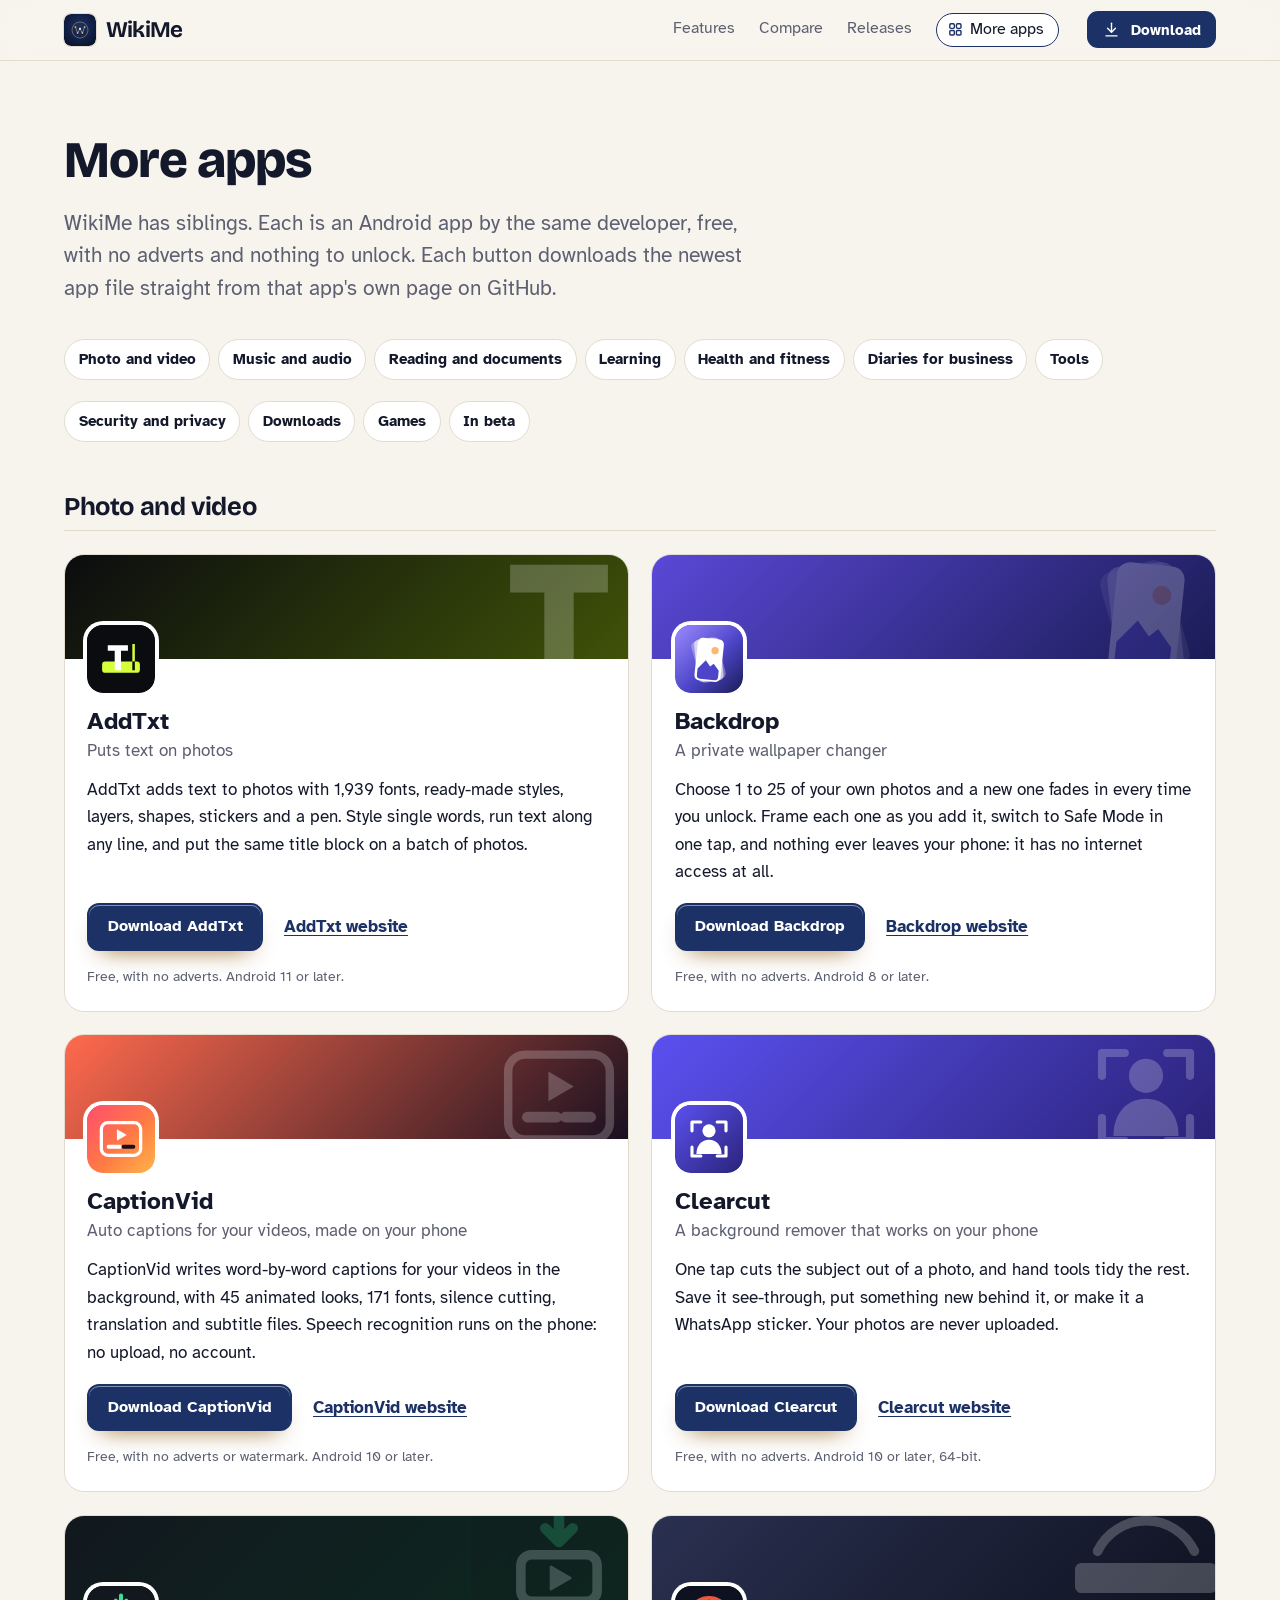
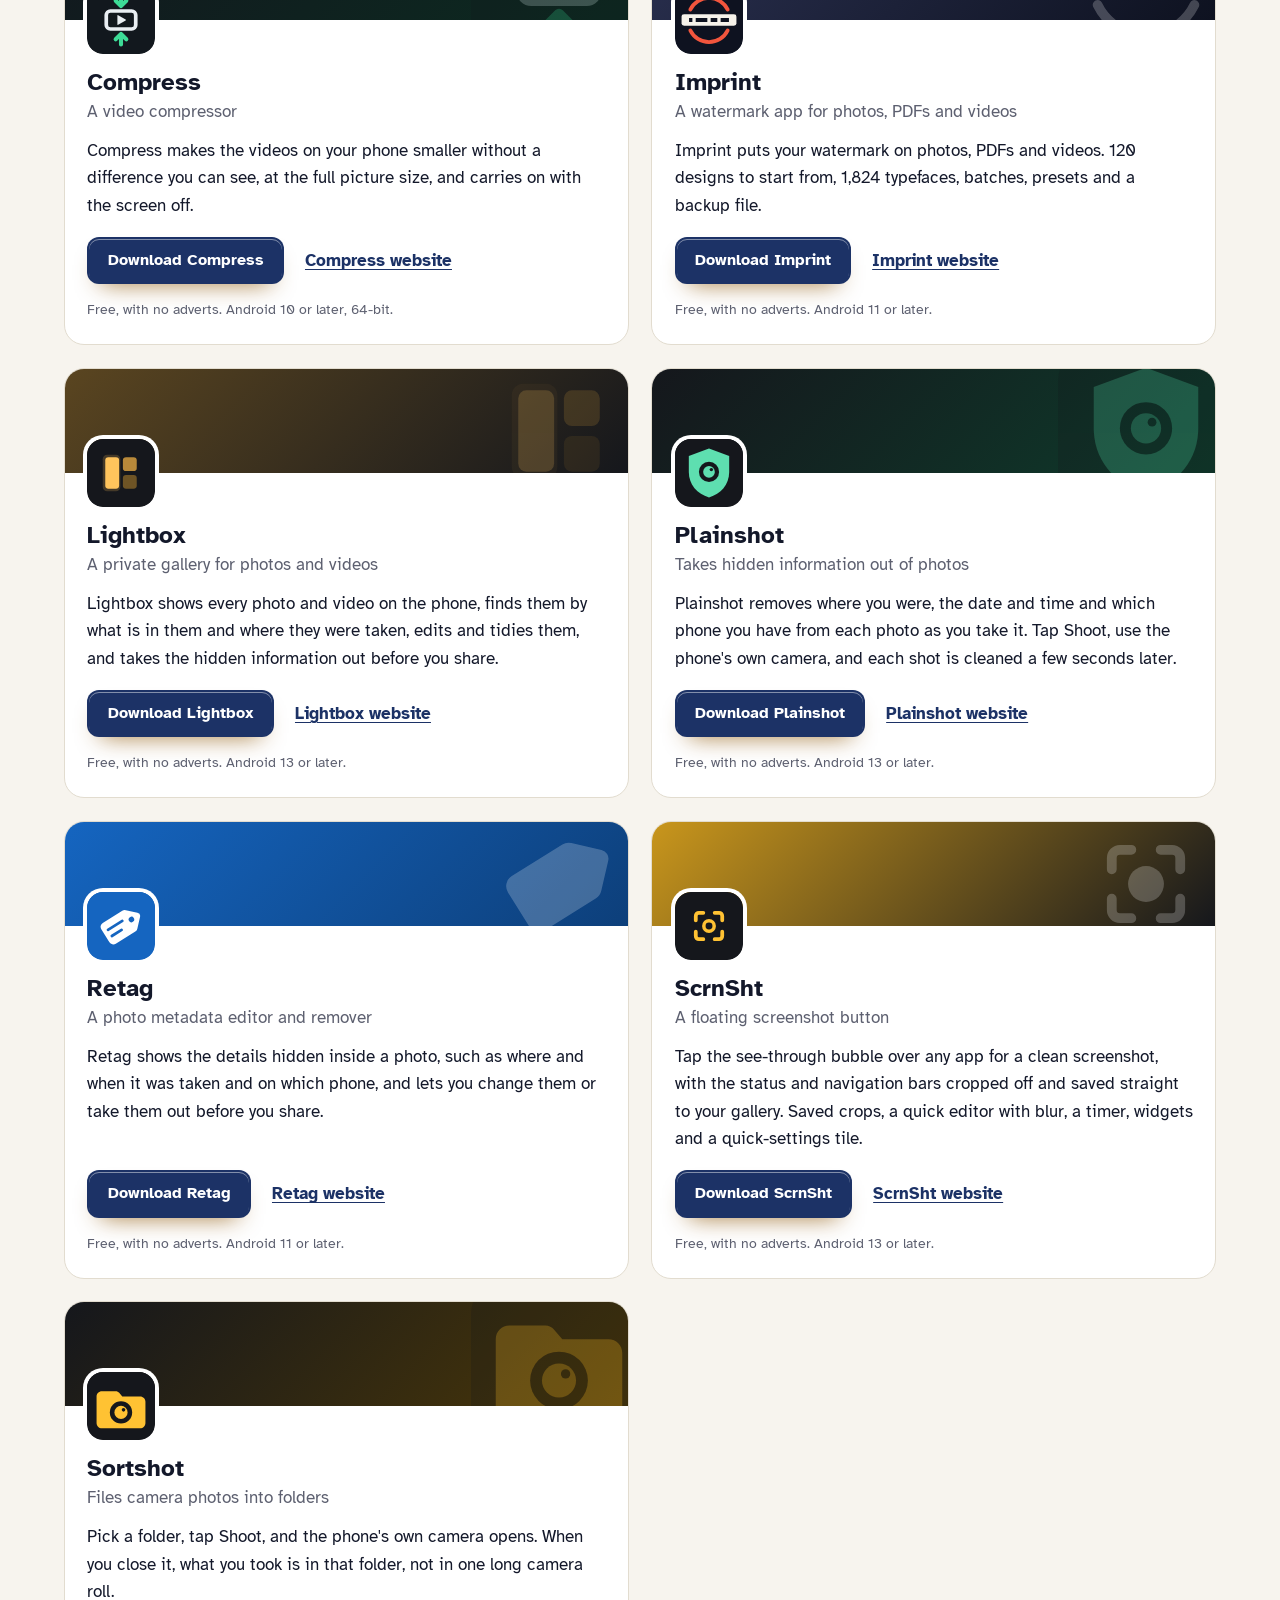
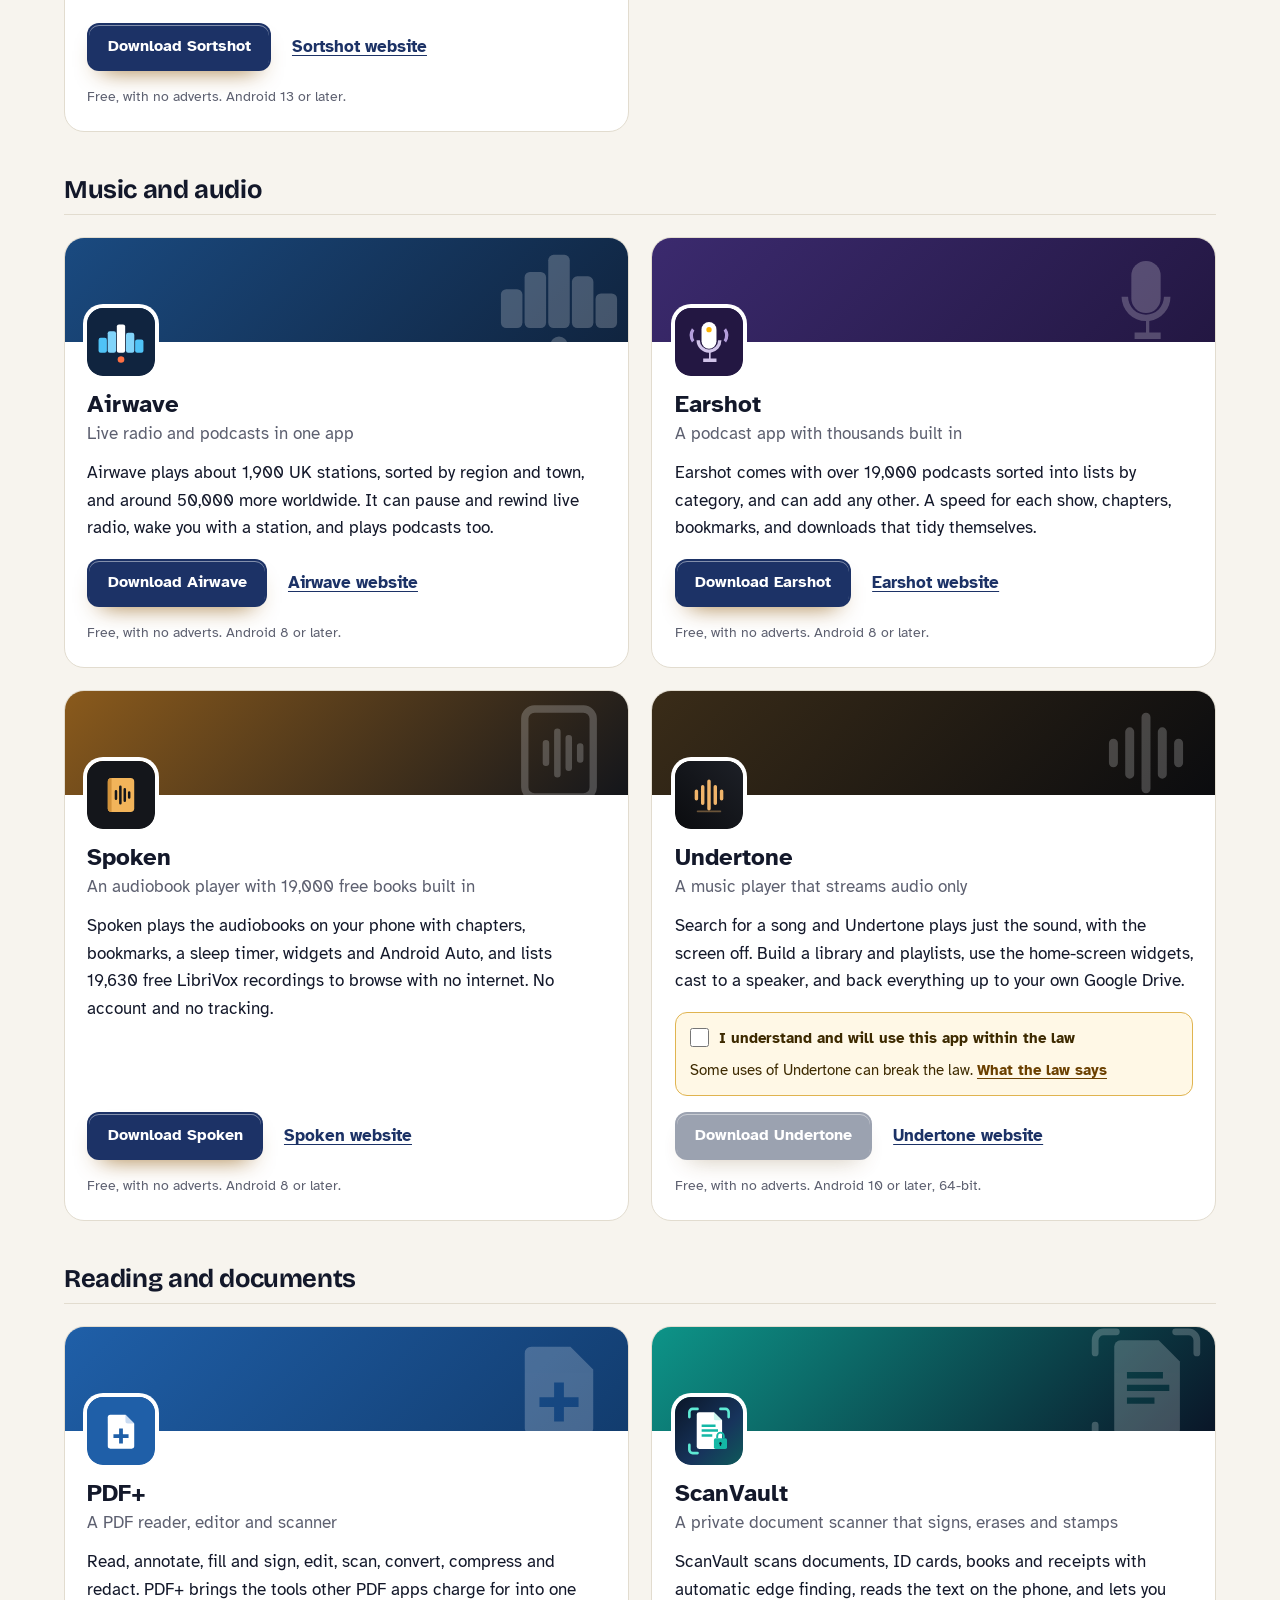
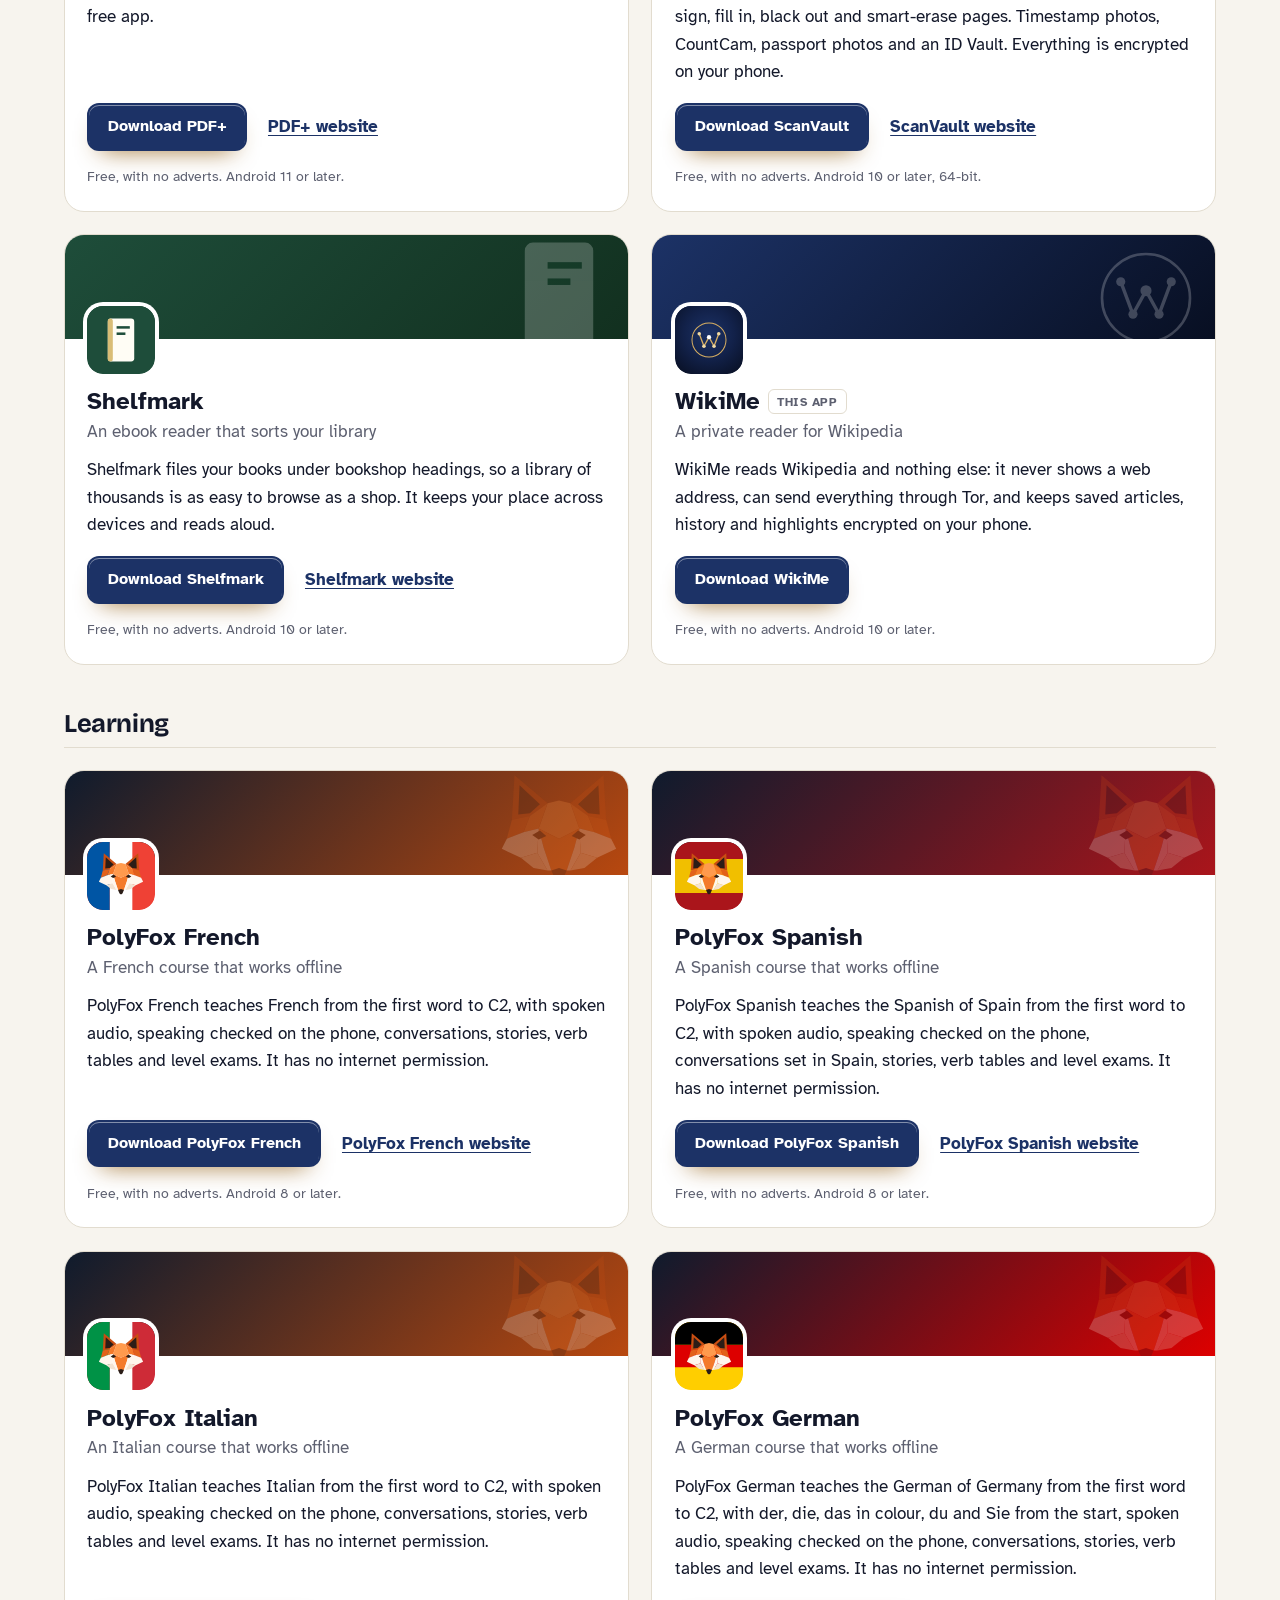
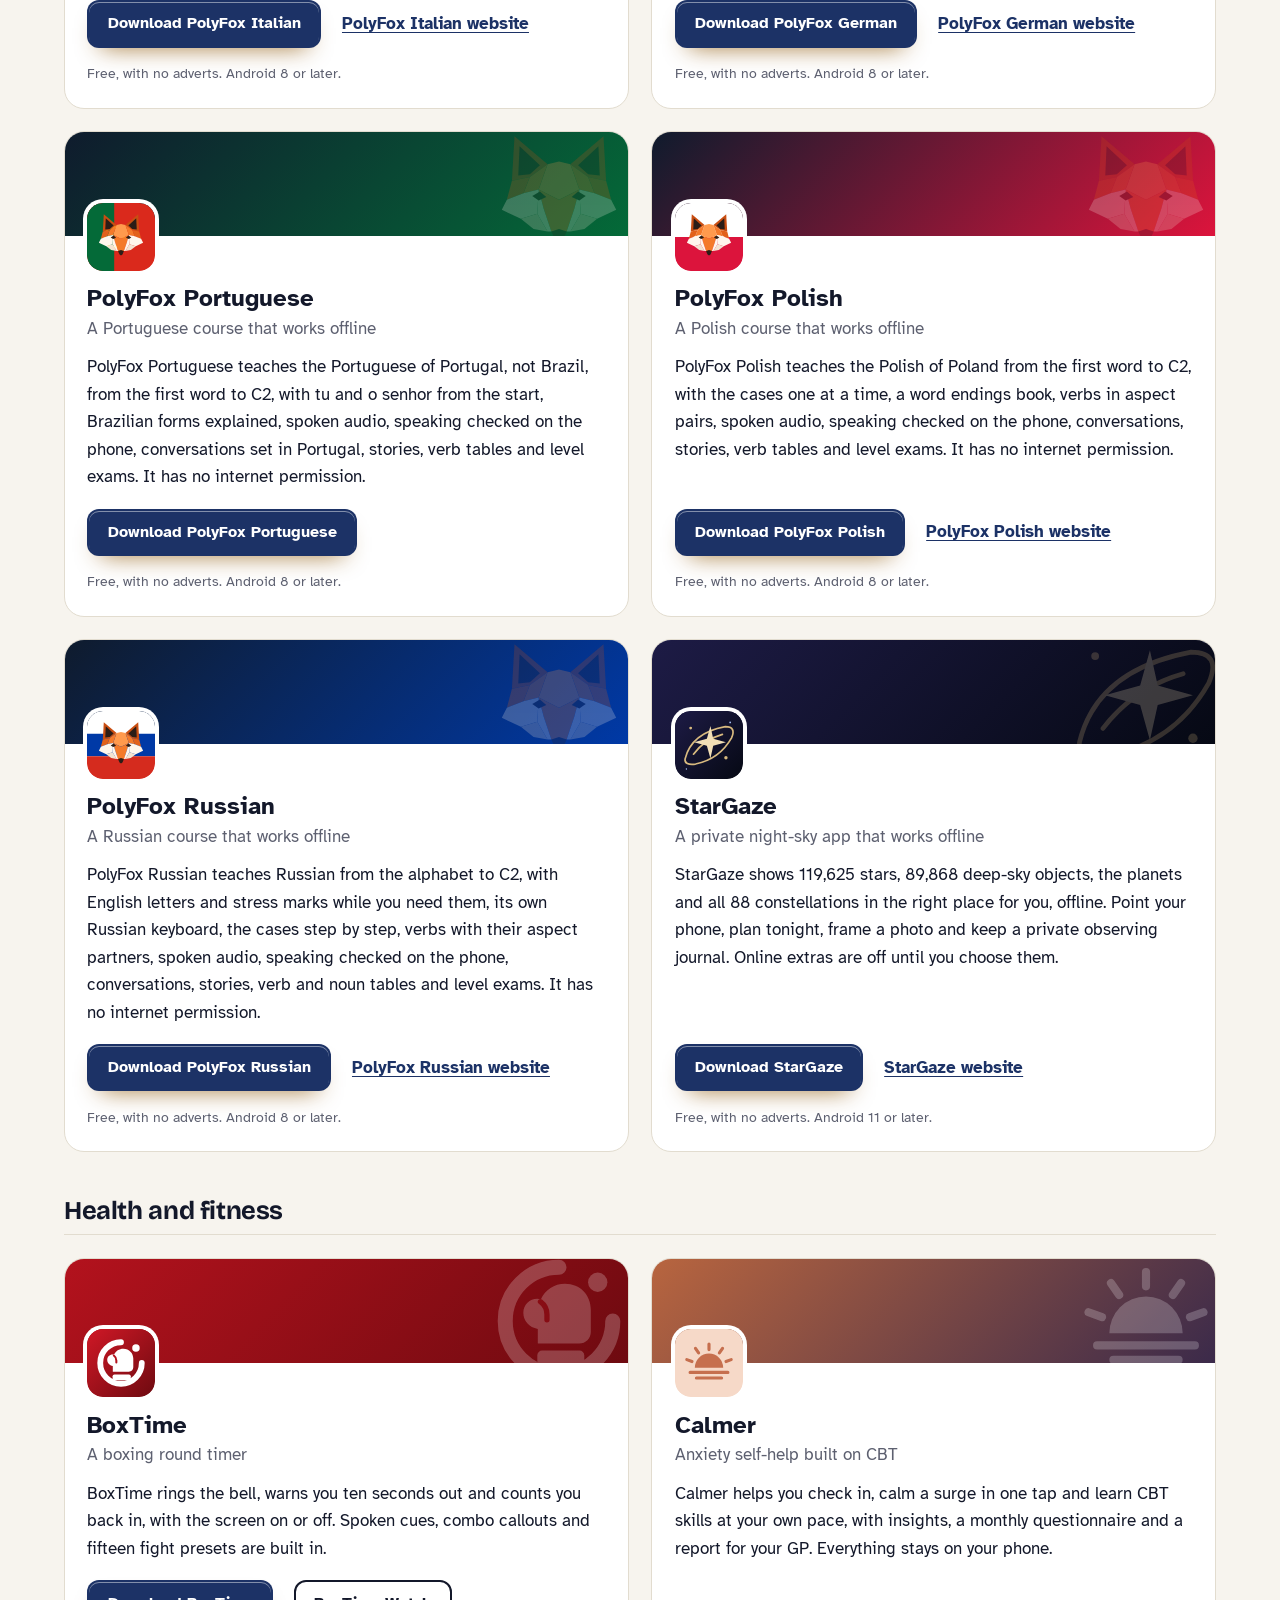
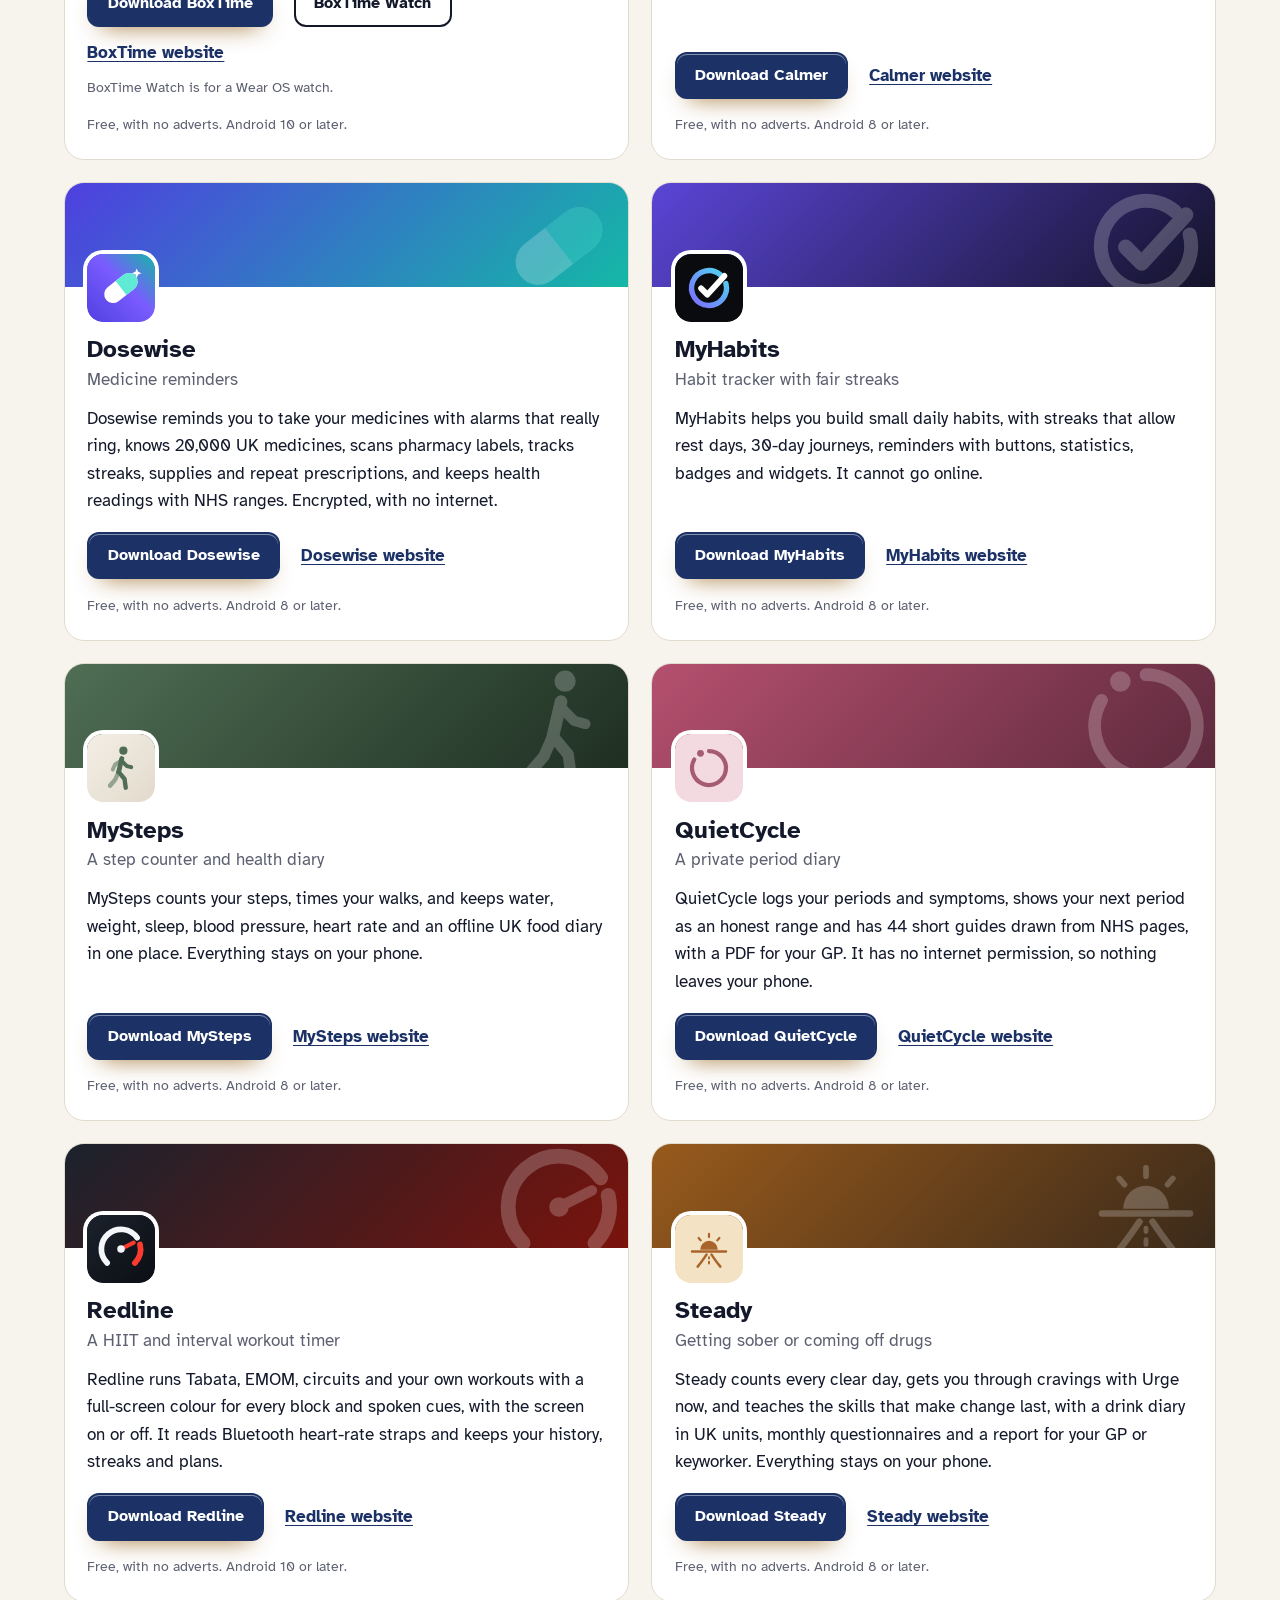
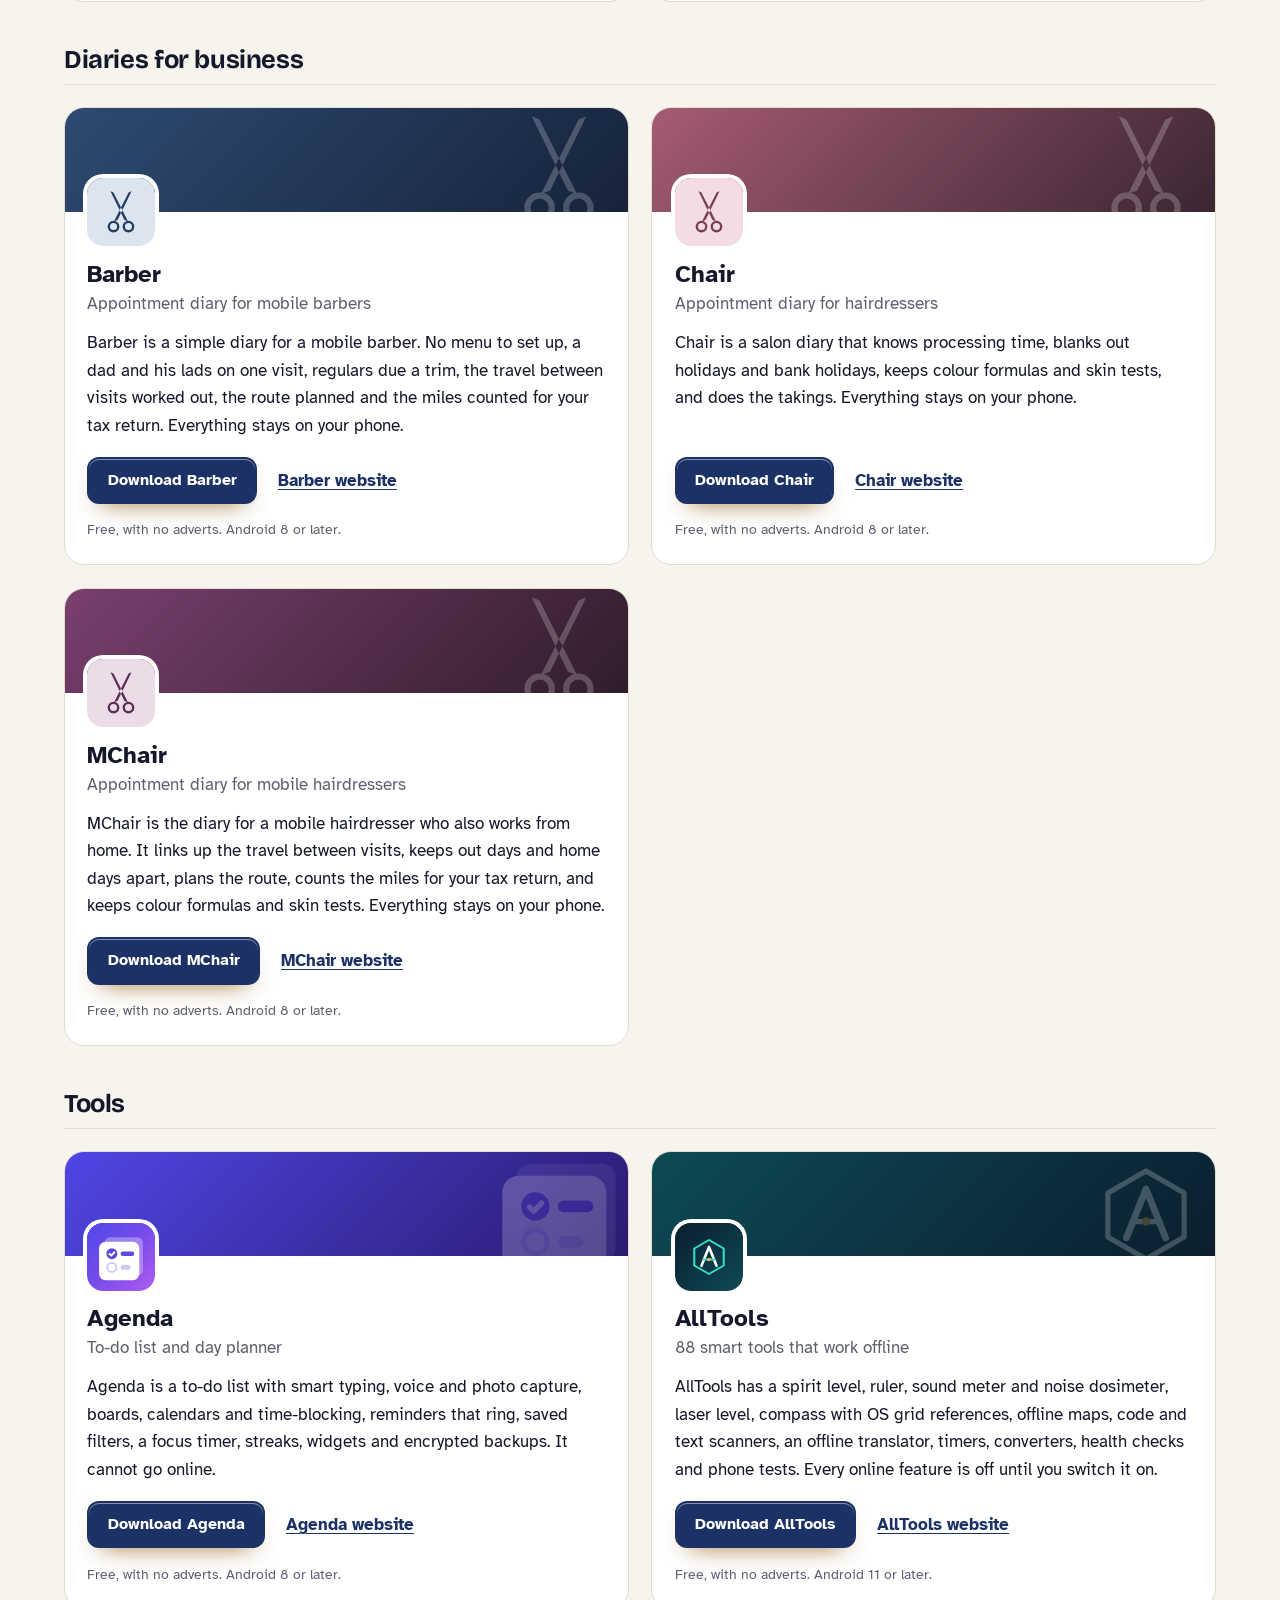
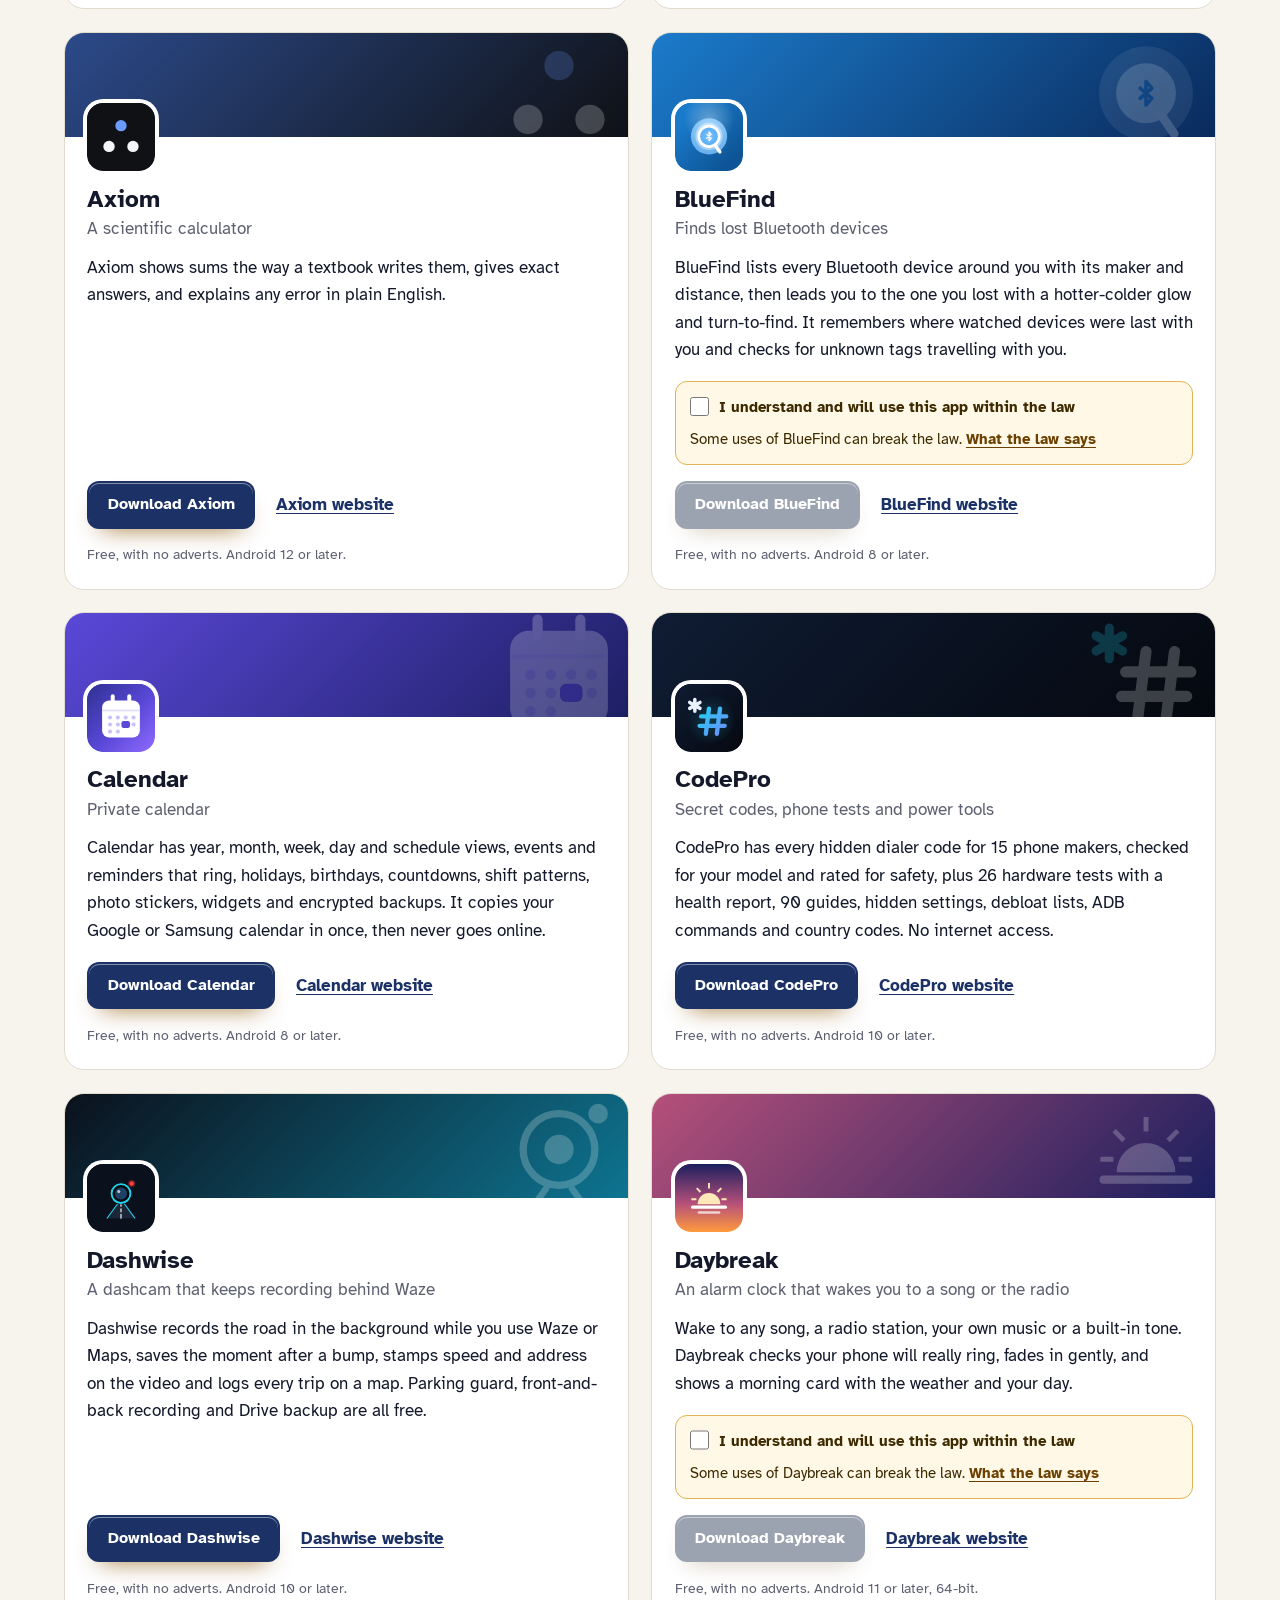
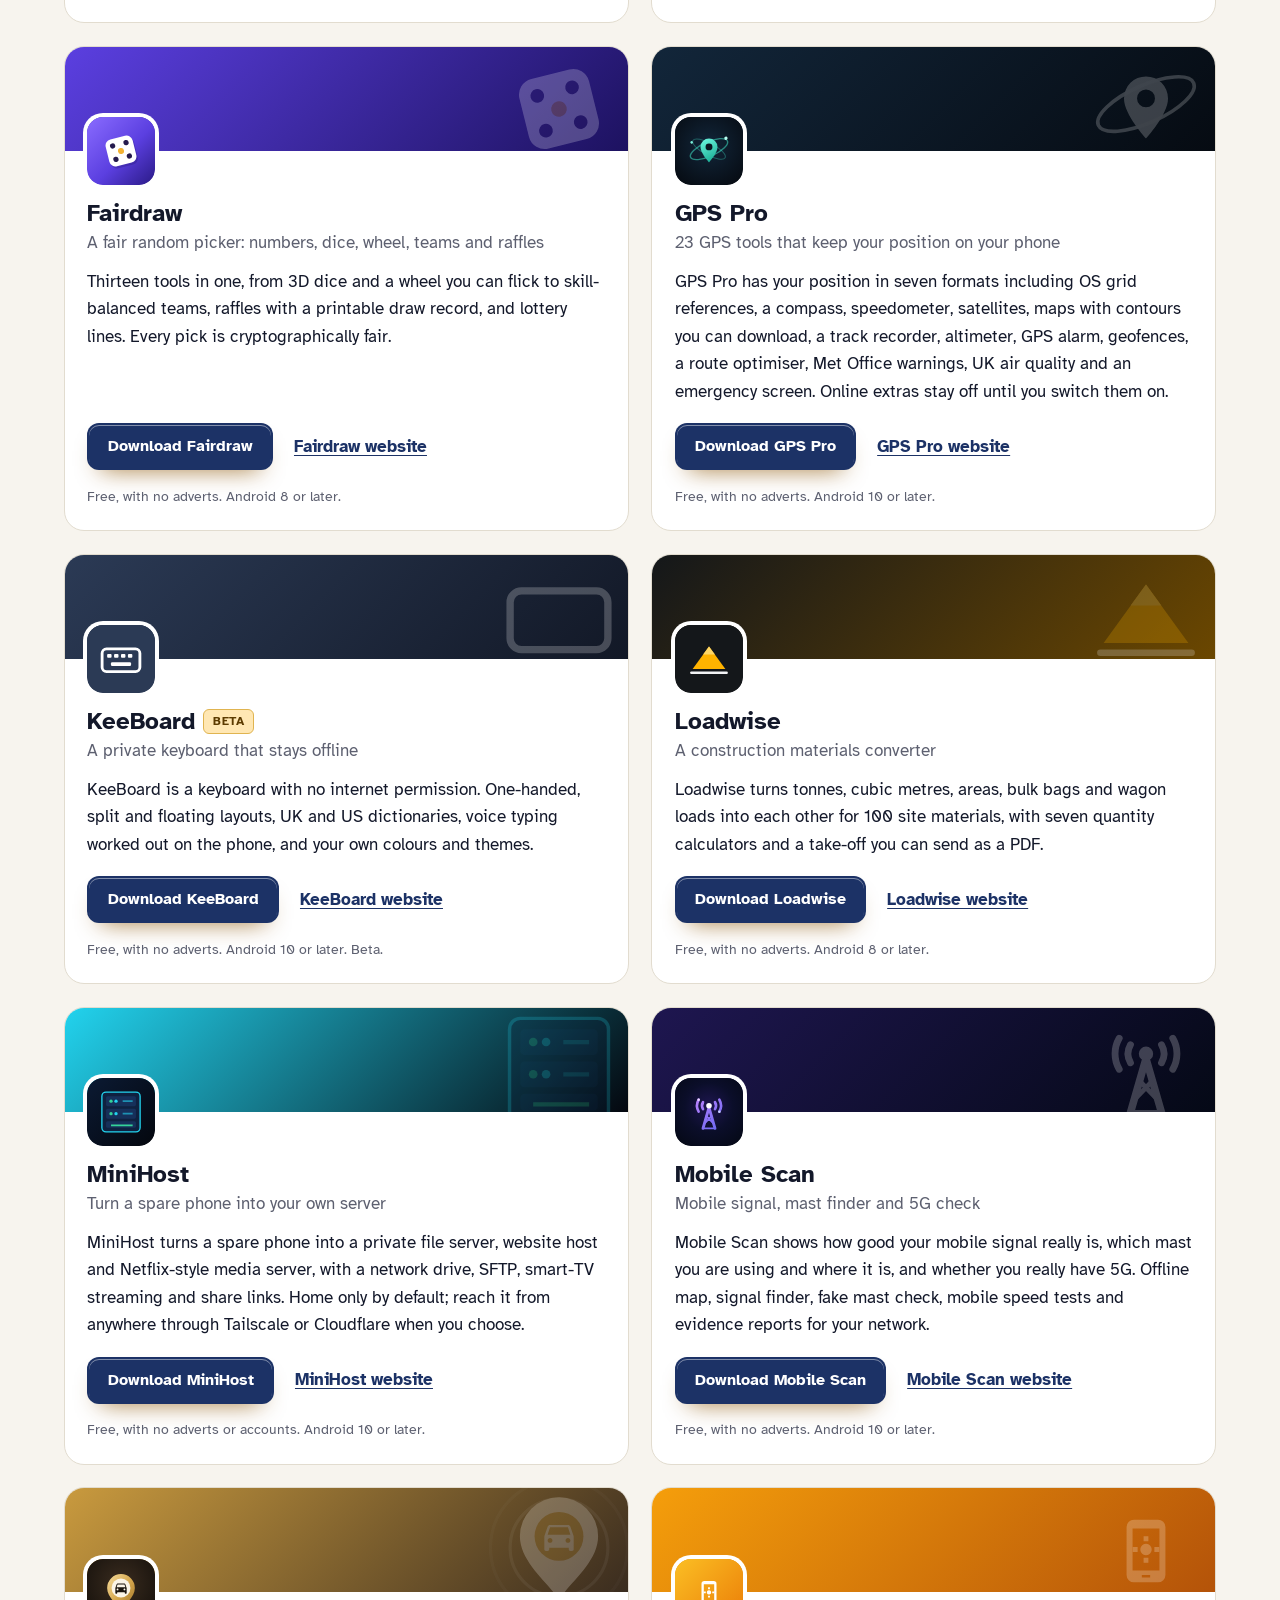
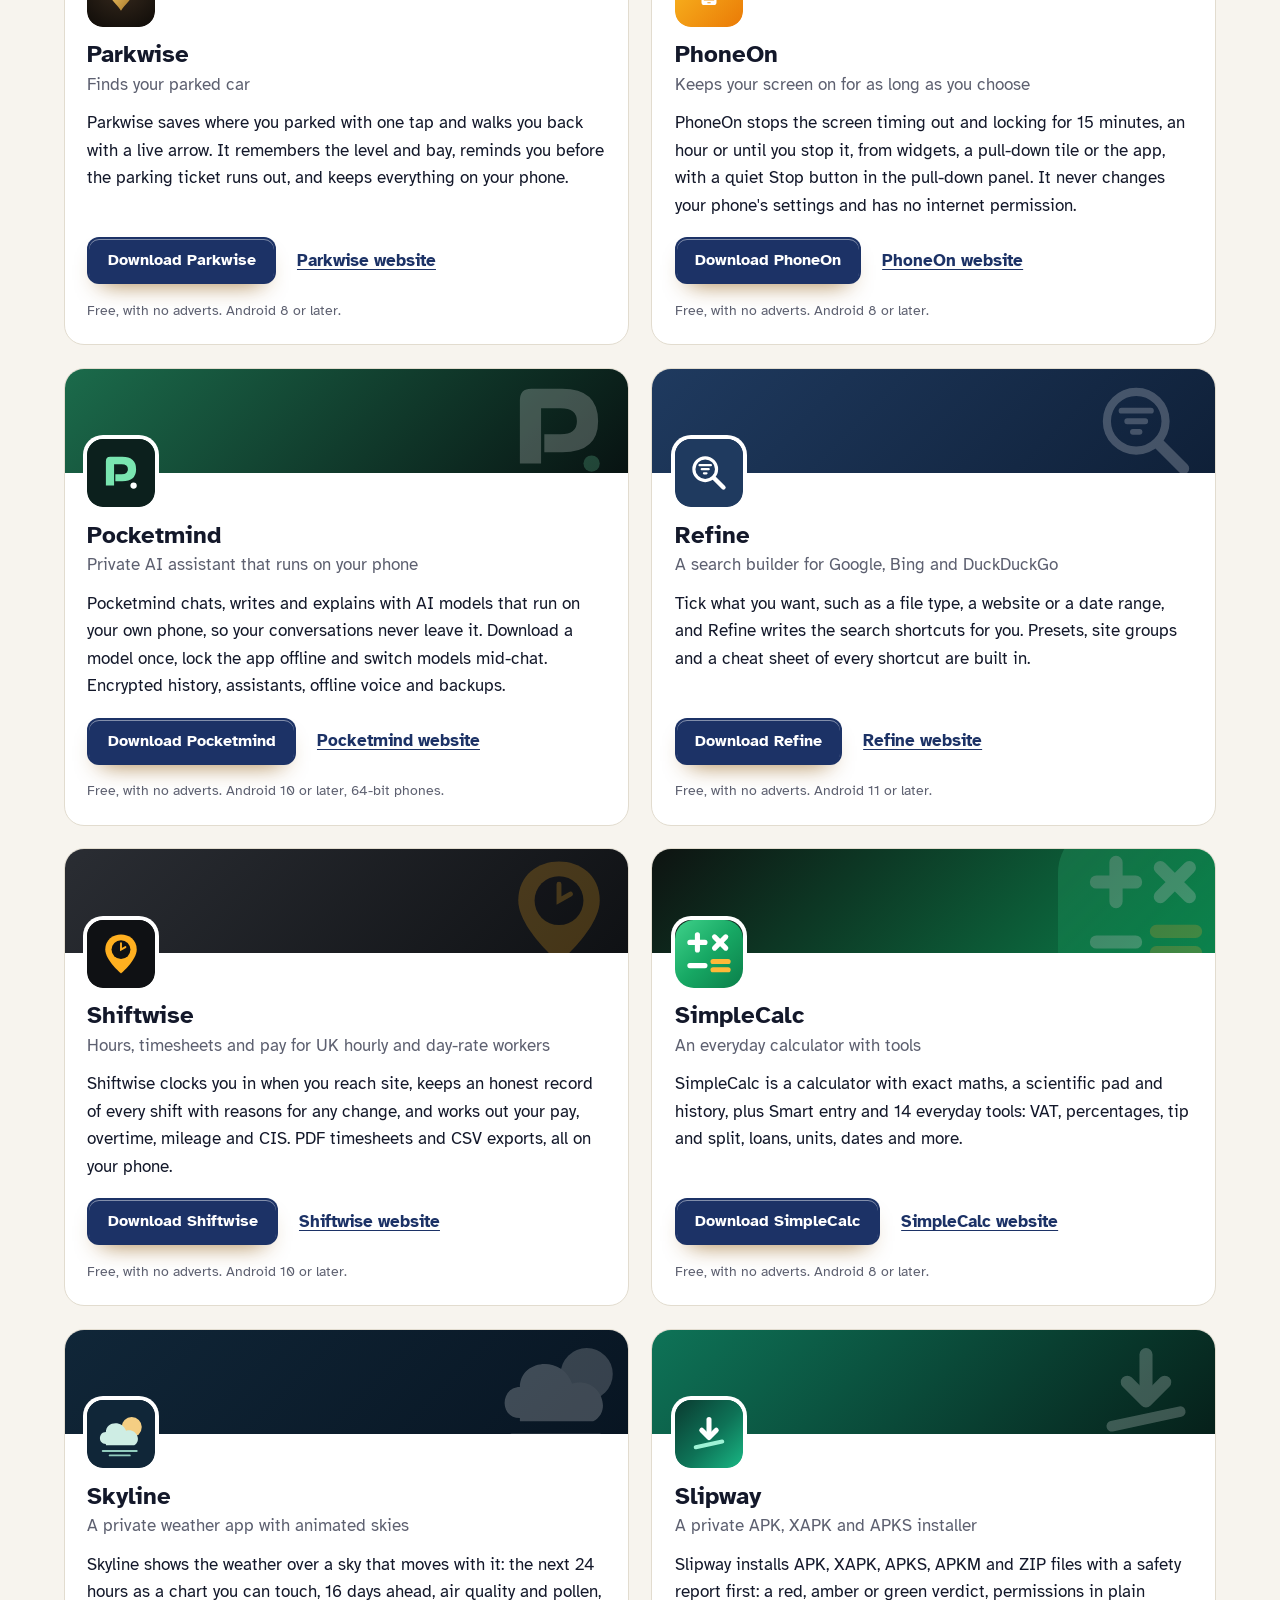
==== commit 39b40f46: "More apps: add AllTools" ====
--- a/more-apps.html
+++ b/more-apps.html
@@ -4,7 +4,7 @@
 <meta charset="utf-8">
 <meta name="viewport" content="width=device-width, initial-scale=1">
 <title>More free Android apps from the maker of WikiMe</title>
-<meta name="description" content="All 94 free Android apps from the maker of WikiMe, in one list by category, each with its download and a link to its website.">
+<meta name="description" content="All 95 free Android apps from the maker of WikiMe, in one list by category, each with its download and a link to its website.">
 <meta name="author" content="Jonathan Jackson">
 <link rel="canonical" href="https://customgpter.github.io/wikime/more-apps.html">
 <meta name="theme-color" content="#f7f4ee" media="(prefers-color-scheme: light)">
@@ -12,7 +12,7 @@
 <meta property="og:type" content="website">
 <meta property="og:site_name" content="WikiMe">
 <meta property="og:title" content="More free Android apps from the maker of WikiMe">
-<meta property="og:description" content="All 94 free Android apps from the maker of WikiMe, in one list by category, each with its download and a link to its website.">
+<meta property="og:description" content="All 95 free Android apps from the maker of WikiMe, in one list by category, each with its download and a link to its website.">
 <meta property="og:url" content="https://customgpter.github.io/wikime/more-apps.html">
 <meta property="og:image" content="https://customgpter.github.io/wikime/assets/og.png">
 <meta property="og:image:width" content="1200">
@@ -26,7 +26,7 @@
 <link rel="preload" href="./assets/fonts/atkinson-hyperlegible-latin-400-normal.woff2" as="font" type="font/woff2" crossorigin>
 <link rel="stylesheet" href="./assets/site.css?v=1">
 <link rel="stylesheet" href="./assets/house.css?v=1">
-<script type="application/ld+json">{"@context":"https://schema.org","@type":"ItemList","name":"Apps from the maker of WikiMe","url":"https://customgpter.github.io/wikime/more-apps.html","itemListElement":[{"@type":"ListItem","position":1,"name":"AddTxt","url":"https://customgpter.github.io/addtxt/"},{"@type":"ListItem","position":2,"name":"Backdrop","url":"https://customgpter.github.io/backdrop/"},{"@type":"ListItem","position":3,"name":"CaptionVid","url":"https://customgpter.github.io/captionvid/"},{"@type":"ListItem","position":4,"name":"Clearcut","url":"https://customgpter.github.io/clearcut/"},{"@type":"ListItem","position":5,"name":"Compress","url":"https://customgpter.github.io/compress/"},{"@type":"ListItem","position":6,"name":"Imprint","url":"https://customgpter.github.io/imprint/"},{"@type":"ListItem","position":7,"name":"Lightbox","url":"https://customgpter.github.io/lightbox/"},{"@type":"ListItem","position":8,"name":"Plainshot","url":"https://customgpter.github.io/plainshot/"},{"@type":"ListItem","position":9,"name":"Retag","url":"https://customgpter.github.io/retag/"},{"@type":"ListItem","position":10,"name":"ScrnSht","url":"https://customgpter.github.io/scrnsht/"},{"@type":"ListItem","position":11,"name":"Sortshot","url":"https://customgpter.github.io/sortshot/"},{"@type":"ListItem","position":12,"name":"Airwave","url":"https://customgpter.github.io/airwave/"},{"@type":"ListItem","position":13,"name":"Earshot","url":"https://customgpter.github.io/earshot/"},{"@type":"ListItem","position":14,"name":"Spoken","url":"https://customgpter.github.io/spoken/"},{"@type":"ListItem","position":15,"name":"Undertone","url":"https://customgpter.github.io/undertone/"},{"@type":"ListItem","position":16,"name":"PDF+","url":"https://customgpter.github.io/pdfplus/"},{"@type":"ListItem","position":17,"name":"ScanVault","url":"https://customgpter.github.io/scanvault/"},{"@type":"ListItem","position":18,"name":"Shelfmark","url":"https://customgpter.github.io/shelfmark/"},{"@type":"ListItem","position":19,"name":"WikiMe","url":"https://customgpter.github.io/wikime/"},{"@type":"ListItem","position":20,"name":"PolyFox French","url":"https://customgpter.github.io/polyfox/"},{"@type":"ListItem","position":21,"name":"PolyFox Italian","url":"https://customgpter.github.io/polyfox-italian/"},{"@type":"ListItem","position":22,"name":"PolyFox German","url":"https://customgpter.github.io/polyfox-german/"},{"@type":"ListItem","position":23,"name":"PolyFox Polish","url":"https://customgpter.github.io/polyfox-polish/"},{"@type":"ListItem","position":24,"name":"PolyFox Russian","url":"https://customgpter.github.io/polyfox-russian/"},{"@type":"ListItem","position":25,"name":"StarGaze","url":"https://customgpter.github.io/stargaze/"},{"@type":"ListItem","position":26,"name":"BoxTime","url":"https://customgpter.github.io/boxtime/"},{"@type":"ListItem","position":27,"name":"Calmer","url":"https://customgpter.github.io/calmer/"},{"@type":"ListItem","position":28,"name":"Dosewise","url":"https://customgpter.github.io/dosewise/"},{"@type":"ListItem","position":29,"name":"MyHabits","url":"https://customgpter.github.io/myhabits/"},{"@type":"ListItem","position":30,"name":"MySteps","url":"https://customgpter.github.io/mysteps/"},{"@type":"ListItem","position":31,"name":"QuietCycle","url":"https://customgpter.github.io/quietcycle/"},{"@type":"ListItem","position":32,"name":"Redline","url":"https://customgpter.github.io/redline/"},{"@type":"ListItem","position":33,"name":"Steady","url":"https://customgpter.github.io/steady/"},{"@type":"ListItem","position":34,"name":"Barber","url":"https://customgpter.github.io/barber/"},{"@type":"ListItem","position":35,"name":"Chair","url":"https://customgpter.github.io/chair/"},{"@type":"ListItem","position":36,"name":"MChair","url":"https://customgpter.github.io/mchair/"},{"@type":"ListItem","position":37,"name":"Agenda","url":"https://customgpter.github.io/agenda/"},{"@type":"ListItem","position":38,"name":"Axiom","url":"https://customgpter.github.io/axiom/"},{"@type":"ListItem","position":39,"name":"BlueFind","url":"https://customgpter.github.io/bluefind/"},{"@type":"ListItem","position":40,"name":"Calendar","url":"https://customgpter.github.io/calendar/"},{"@type":"ListItem","position":41,"name":"CodePro","url":"https://customgpter.github.io/codepro/"},{"@type":"ListItem","position":42,"name":"Dashwise","url":"https://customgpter.github.io/dashwise/"},{"@type":"ListItem","position":43,"name":"Daybreak","url":"https://customgpter.github.io/daybreak/"},{"@type":"ListItem","position":44,"name":"Fairdraw","url":"https://customgpter.github.io/fairdraw/"},{"@type":"ListItem","position":45,"name":"GPS Pro","url":"https://customgpter.github.io/gpspro/"},{"@type":"ListItem","position":46,"name":"KeeBoard","url":"https://customgpter.github.io/keeboard/"},{"@type":"ListItem","position":47,"name":"Loadwise","url":"https://customgpter.github.io/loadwise/"},{"@type":"ListItem","position":48,"name":"MiniHost","url":"https://customgpter.github.io/minihost/"},{"@type":"ListItem","position":49,"name":"Mobile Scan","url":"https://customgpter.github.io/mobilescan/"},{"@type":"ListItem","position":50,"name":"Parkwise","url":"https://customgpter.github.io/parkwise/"},{"@type":"ListItem","position":51,"name":"PhoneOn","url":"https://customgpter.github.io/phoneon/"},{"@type":"ListItem","position":52,"name":"Pocketmind","url":"https://customgpter.github.io/pocketmind/"},{"@type":"ListItem","position":53,"name":"Refine","url":"https://customgpter.github.io/refine/"},{"@type":"ListItem","position":54,"name":"Shiftwise","url":"https://customgpter.github.io/shiftwise/"},{"@type":"ListItem","position":55,"name":"SimpleCalc","url":"https://customgpter.github.io/simplecalc/"},{"@type":"ListItem","position":56,"name":"Skyline","url":"https://customgpter.github.io/skyline/"},{"@type":"ListItem","position":57,"name":"Slipway","url":"https://customgpter.github.io/slipway/"},{"@type":"ListItem","position":58,"name":"Tagger","url":"https://customgpter.github.io/tagger/"},{"@type":"ListItem","position":59,"name":"TotalClean","url":"https://customgpter.github.io/totalclean/"},{"@type":"ListItem","position":60,"name":"TVLink","url":"https://customgpter.github.io/tvlink/"},{"@type":"ListItem","position":61,"name":"Unbox","url":"https://customgpter.github.io/unbox/"},{"@type":"ListItem","position":62,"name":"WhatsKeep","url":"https://customgpter.github.io/whatskeep/"},{"@type":"ListItem","position":63,"name":"WiFi Scan","url":"https://customgpter.github.io/wifiscan/"},{"@type":"ListItem","position":64,"name":"Auditly","url":"https://customgpter.github.io/auditly/"},{"@type":"ListItem","position":65,"name":"Backchannel","url":"https://customgpter.github.io/backchannel/"},{"@type":"ListItem","position":66,"name":"ENotes","url":"https://customgpter.github.io/enotes/"},{"@type":"ListItem","position":67,"name":"FindMe","url":"https://customgpter.github.io/findme/"},{"@type":"ListItem","position":68,"name":"iLock","url":"https://customgpter.github.io/ilock/"},{"@type":"ListItem","position":69,"name":"ImSafe","url":"https://customgpter.github.io/imsafe/"},{"@type":"ListItem","position":70,"name":"IShred","url":"https://customgpter.github.io/ishred/"},{"@type":"ListItem","position":71,"name":"LockBox","url":"https://customgpter.github.io/lockbox/"},{"@type":"ListItem","position":72,"name":"PassVault","url":"https://customgpter.github.io/passvault/"},{"@type":"ListItem","position":73,"name":"SpyFind","url":"https://customgpter.github.io/spyfind/"},{"@type":"ListItem","position":74,"name":"TextWipe","url":"https://customgpter.github.io/textwipe/"},{"@type":"ListItem","position":75,"name":"Tracewire","url":"https://customgpter.github.io/tracewire/"},{"@type":"ListItem","position":76,"name":"Vigil","url":"https://customgpter.github.io/vigil/"},{"@type":"ListItem","position":77,"name":"Grab","url":"https://customgpter.github.io/grab/"},{"@type":"ListItem","position":78,"name":"Swarm","url":"https://customgpter.github.io/swarm/"},{"@type":"ListItem","position":79,"name":"Plane Games","url":"https://customgpter.github.io/plane-games/"},{"@type":"ListItem","position":80,"name":"Ninefold","url":"https://customgpter.github.io/ninefold/"},{"@type":"ListItem","position":81,"name":"Cubewise","url":"https://customgpter.github.io/cubewise/"},{"@type":"ListItem","position":82,"name":"Tilewise","url":"https://customgpter.github.io/tilewise/"},{"@type":"ListItem","position":83,"name":"Letterwise","url":"https://customgpter.github.io/letterwise/"},{"@type":"ListItem","position":84,"name":"Kingside","url":"https://customgpter.github.io/kingside/"},{"@type":"ListItem","position":85,"name":"Deckhand","url":"https://customgpter.github.io/deckhand/"},{"@type":"ListItem","position":86,"name":"SNESForge","url":"https://customgpter.github.io/snesforge/"},{"@type":"ListItem","position":87,"name":"Fame Boy","url":"https://customgpter.github.io/fameboy/"},{"@type":"ListItem","position":88,"name":"PSPPro","url":"https://customgpter.github.io/psppro/"},{"@type":"ListItem","position":89,"name":"MegaGen","url":"https://customgpter.github.io/megagen/"},{"@type":"ListItem","position":90,"name":"QVR","url":"https://customgpter.github.io/qvr/"},{"@type":"ListItem","position":91,"name":"QVR Watch","url":"https://customgpter.github.io/qvr-watch/"},{"@type":"ListItem","position":92,"name":"QVRLite","url":"https://customgpter.github.io/qvrlite/"},{"@type":"ListItem","position":93,"name":"Onionz","url":"https://customgpter.github.io/onionz/"},{"@type":"ListItem","position":94,"name":"OnionzWeb","url":"https://customgpter.github.io/onionzweb/"}]}</script>
+<script type="application/ld+json">{"@context":"https://schema.org","@type":"ItemList","name":"Apps from the maker of WikiMe","url":"https://customgpter.github.io/wikime/more-apps.html","itemListElement":[{"@type":"ListItem","position":1,"name":"AddTxt","url":"https://customgpter.github.io/addtxt/"},{"@type":"ListItem","position":2,"name":"Backdrop","url":"https://customgpter.github.io/backdrop/"},{"@type":"ListItem","position":3,"name":"CaptionVid","url":"https://customgpter.github.io/captionvid/"},{"@type":"ListItem","position":4,"name":"Clearcut","url":"https://customgpter.github.io/clearcut/"},{"@type":"ListItem","position":5,"name":"Compress","url":"https://customgpter.github.io/compress/"},{"@type":"ListItem","position":6,"name":"Imprint","url":"https://customgpter.github.io/imprint/"},{"@type":"ListItem","position":7,"name":"Lightbox","url":"https://customgpter.github.io/lightbox/"},{"@type":"ListItem","position":8,"name":"Plainshot","url":"https://customgpter.github.io/plainshot/"},{"@type":"ListItem","position":9,"name":"Retag","url":"https://customgpter.github.io/retag/"},{"@type":"ListItem","position":10,"name":"ScrnSht","url":"https://customgpter.github.io/scrnsht/"},{"@type":"ListItem","position":11,"name":"Sortshot","url":"https://customgpter.github.io/sortshot/"},{"@type":"ListItem","position":12,"name":"Airwave","url":"https://customgpter.github.io/airwave/"},{"@type":"ListItem","position":13,"name":"Earshot","url":"https://customgpter.github.io/earshot/"},{"@type":"ListItem","position":14,"name":"Spoken","url":"https://customgpter.github.io/spoken/"},{"@type":"ListItem","position":15,"name":"Undertone","url":"https://customgpter.github.io/undertone/"},{"@type":"ListItem","position":16,"name":"PDF+","url":"https://customgpter.github.io/pdfplus/"},{"@type":"ListItem","position":17,"name":"ScanVault","url":"https://customgpter.github.io/scanvault/"},{"@type":"ListItem","position":18,"name":"Shelfmark","url":"https://customgpter.github.io/shelfmark/"},{"@type":"ListItem","position":19,"name":"WikiMe","url":"https://customgpter.github.io/wikime/"},{"@type":"ListItem","position":20,"name":"PolyFox French","url":"https://customgpter.github.io/polyfox/"},{"@type":"ListItem","position":21,"name":"PolyFox Italian","url":"https://customgpter.github.io/polyfox-italian/"},{"@type":"ListItem","position":22,"name":"PolyFox German","url":"https://customgpter.github.io/polyfox-german/"},{"@type":"ListItem","position":23,"name":"PolyFox Polish","url":"https://customgpter.github.io/polyfox-polish/"},{"@type":"ListItem","position":24,"name":"PolyFox Russian","url":"https://customgpter.github.io/polyfox-russian/"},{"@type":"ListItem","position":25,"name":"StarGaze","url":"https://customgpter.github.io/stargaze/"},{"@type":"ListItem","position":26,"name":"BoxTime","url":"https://customgpter.github.io/boxtime/"},{"@type":"ListItem","position":27,"name":"Calmer","url":"https://customgpter.github.io/calmer/"},{"@type":"ListItem","position":28,"name":"Dosewise","url":"https://customgpter.github.io/dosewise/"},{"@type":"ListItem","position":29,"name":"MyHabits","url":"https://customgpter.github.io/myhabits/"},{"@type":"ListItem","position":30,"name":"MySteps","url":"https://customgpter.github.io/mysteps/"},{"@type":"ListItem","position":31,"name":"QuietCycle","url":"https://customgpter.github.io/quietcycle/"},{"@type":"ListItem","position":32,"name":"Redline","url":"https://customgpter.github.io/redline/"},{"@type":"ListItem","position":33,"name":"Steady","url":"https://customgpter.github.io/steady/"},{"@type":"ListItem","position":34,"name":"Barber","url":"https://customgpter.github.io/barber/"},{"@type":"ListItem","position":35,"name":"Chair","url":"https://customgpter.github.io/chair/"},{"@type":"ListItem","position":36,"name":"MChair","url":"https://customgpter.github.io/mchair/"},{"@type":"ListItem","position":37,"name":"Agenda","url":"https://customgpter.github.io/agenda/"},{"@type":"ListItem","position":38,"name":"AllTools","url":"https://customgpter.github.io/alltools/"},{"@type":"ListItem","position":39,"name":"Axiom","url":"https://customgpter.github.io/axiom/"},{"@type":"ListItem","position":40,"name":"BlueFind","url":"https://customgpter.github.io/bluefind/"},{"@type":"ListItem","position":41,"name":"Calendar","url":"https://customgpter.github.io/calendar/"},{"@type":"ListItem","position":42,"name":"CodePro","url":"https://customgpter.github.io/codepro/"},{"@type":"ListItem","position":43,"name":"Dashwise","url":"https://customgpter.github.io/dashwise/"},{"@type":"ListItem","position":44,"name":"Daybreak","url":"https://customgpter.github.io/daybreak/"},{"@type":"ListItem","position":45,"name":"Fairdraw","url":"https://customgpter.github.io/fairdraw/"},{"@type":"ListItem","position":46,"name":"GPS Pro","url":"https://customgpter.github.io/gpspro/"},{"@type":"ListItem","position":47,"name":"KeeBoard","url":"https://customgpter.github.io/keeboard/"},{"@type":"ListItem","position":48,"name":"Loadwise","url":"https://customgpter.github.io/loadwise/"},{"@type":"ListItem","position":49,"name":"MiniHost","url":"https://customgpter.github.io/minihost/"},{"@type":"ListItem","position":50,"name":"Mobile Scan","url":"https://customgpter.github.io/mobilescan/"},{"@type":"ListItem","position":51,"name":"Parkwise","url":"https://customgpter.github.io/parkwise/"},{"@type":"ListItem","position":52,"name":"PhoneOn","url":"https://customgpter.github.io/phoneon/"},{"@type":"ListItem","position":53,"name":"Pocketmind","url":"https://customgpter.github.io/pocketmind/"},{"@type":"ListItem","position":54,"name":"Refine","url":"https://customgpter.github.io/refine/"},{"@type":"ListItem","position":55,"name":"Shiftwise","url":"https://customgpter.github.io/shiftwise/"},{"@type":"ListItem","position":56,"name":"SimpleCalc","url":"https://customgpter.github.io/simplecalc/"},{"@type":"ListItem","position":57,"name":"Skyline","url":"https://customgpter.github.io/skyline/"},{"@type":"ListItem","position":58,"name":"Slipway","url":"https://customgpter.github.io/slipway/"},{"@type":"ListItem","position":59,"name":"Tagger","url":"https://customgpter.github.io/tagger/"},{"@type":"ListItem","position":60,"name":"TotalClean","url":"https://customgpter.github.io/totalclean/"},{"@type":"ListItem","position":61,"name":"TVLink","url":"https://customgpter.github.io/tvlink/"},{"@type":"ListItem","position":62,"name":"Unbox","url":"https://customgpter.github.io/unbox/"},{"@type":"ListItem","position":63,"name":"WhatsKeep","url":"https://customgpter.github.io/whatskeep/"},{"@type":"ListItem","position":64,"name":"WiFi Scan","url":"https://customgpter.github.io/wifiscan/"},{"@type":"ListItem","position":65,"name":"Auditly","url":"https://customgpter.github.io/auditly/"},{"@type":"ListItem","position":66,"name":"Backchannel","url":"https://customgpter.github.io/backchannel/"},{"@type":"ListItem","position":67,"name":"ENotes","url":"https://customgpter.github.io/enotes/"},{"@type":"ListItem","position":68,"name":"FindMe","url":"https://customgpter.github.io/findme/"},{"@type":"ListItem","position":69,"name":"iLock","url":"https://customgpter.github.io/ilock/"},{"@type":"ListItem","position":70,"name":"ImSafe","url":"https://customgpter.github.io/imsafe/"},{"@type":"ListItem","position":71,"name":"IShred","url":"https://customgpter.github.io/ishred/"},{"@type":"ListItem","position":72,"name":"LockBox","url":"https://customgpter.github.io/lockbox/"},{"@type":"ListItem","position":73,"name":"PassVault","url":"https://customgpter.github.io/passvault/"},{"@type":"ListItem","position":74,"name":"SpyFind","url":"https://customgpter.github.io/spyfind/"},{"@type":"ListItem","position":75,"name":"TextWipe","url":"https://customgpter.github.io/textwipe/"},{"@type":"ListItem","position":76,"name":"Tracewire","url":"https://customgpter.github.io/tracewire/"},{"@type":"ListItem","position":77,"name":"Vigil","url":"https://customgpter.github.io/vigil/"},{"@type":"ListItem","position":78,"name":"Grab","url":"https://customgpter.github.io/grab/"},{"@type":"ListItem","position":79,"name":"Swarm","url":"https://customgpter.github.io/swarm/"},{"@type":"ListItem","position":80,"name":"Plane Games","url":"https://customgpter.github.io/plane-games/"},{"@type":"ListItem","position":81,"name":"Ninefold","url":"https://customgpter.github.io/ninefold/"},{"@type":"ListItem","position":82,"name":"Cubewise","url":"https://customgpter.github.io/cubewise/"},{"@type":"ListItem","position":83,"name":"Tilewise","url":"https://customgpter.github.io/tilewise/"},{"@type":"ListItem","position":84,"name":"Letterwise","url":"https://customgpter.github.io/letterwise/"},{"@type":"ListItem","position":85,"name":"Kingside","url":"https://customgpter.github.io/kingside/"},{"@type":"ListItem","position":86,"name":"Deckhand","url":"https://customgpter.github.io/deckhand/"},{"@type":"ListItem","position":87,"name":"SNESForge","url":"https://customgpter.github.io/snesforge/"},{"@type":"ListItem","position":88,"name":"Fame Boy","url":"https://customgpter.github.io/fameboy/"},{"@type":"ListItem","position":89,"name":"PSPPro","url":"https://customgpter.github.io/psppro/"},{"@type":"ListItem","position":90,"name":"MegaGen","url":"https://customgpter.github.io/megagen/"},{"@type":"ListItem","position":91,"name":"QVR","url":"https://customgpter.github.io/qvr/"},{"@type":"ListItem","position":92,"name":"QVR Watch","url":"https://customgpter.github.io/qvr-watch/"},{"@type":"ListItem","position":93,"name":"QVRLite","url":"https://customgpter.github.io/qvrlite/"},{"@type":"ListItem","position":94,"name":"Onionz","url":"https://customgpter.github.io/onionz/"},{"@type":"ListItem","position":95,"name":"OnionzWeb","url":"https://customgpter.github.io/onionzweb/"}]}</script>
 <link rel="stylesheet" href="./assets/apps-list.css?v=1">
 <script src="./assets/apps-list.js?v=1" defer></script>
 </head>
@@ -87,7 +87,7 @@
 <li class="mapp" style="--b:#7a3f6e;--b2:#2f1d2b"><div class="mapp-cover" aria-hidden="true"><svg viewBox="0 0 108 108"><g transform="translate(54 54) scale(1.25) translate(-54 -52)"><path fill="#fff" fill-rule="evenodd" d="M37 70.5a7.5 7.5 0 1 0 15 0a7.5 7.5 0 1 0-15 0zM40 70.5a4.5 4.5 0 1 0 9 0a4.5 4.5 0 1 0-9 0zM56 70.5a7.5 7.5 0 1 0 15 0a7.5 7.5 0 1 0-15 0zM59 70.5a4.5 4.5 0 1 0 9 0a4.5 4.5 0 1 0-9 0z"/><path fill="#fff" d="M45.2 63.6 49.6 62.2 67.4 25.6 63.6 27.2zM62.8 63.6 58.4 62.2 40.6 25.6 44.4 27.2z"/><circle cx="54" cy="49.8" r="1.8" fill="none"/></g></svg></div><div class="mapp-body"><svg class="mapp-icon" viewBox="0 0 108 108" aria-hidden="true"><rect width="108" height="108" rx="24" fill="#EBDCE8"/><g transform="translate(54 54) scale(1.25) translate(-54 -52)"><path fill="#5E2F55" fill-rule="evenodd" d="M37 70.5a7.5 7.5 0 1 0 15 0a7.5 7.5 0 1 0-15 0zM40 70.5a4.5 4.5 0 1 0 9 0a4.5 4.5 0 1 0-9 0zM56 70.5a7.5 7.5 0 1 0 15 0a7.5 7.5 0 1 0-15 0zM59 70.5a4.5 4.5 0 1 0 9 0a4.5 4.5 0 1 0-9 0z"/><path fill="#5E2F55" d="M45.2 63.6 49.6 62.2 67.4 25.6 63.6 27.2zM62.8 63.6 58.4 62.2 40.6 25.6 44.4 27.2z"/><circle cx="54" cy="49.8" r="1.8" fill="#EBDCE8"/></g></svg><h3>MChair</h3><p class="mapp-kind">Appointment diary for mobile hairdressers</p><p class="mapp-say">MChair is the diary for a mobile hairdresser who also works from home. It links up the travel between visits, keeps out days and home days apart, plans the route, counts the miles for your tax return, and keeps colour formulas and skin tests. Everything stays on your phone.</p><p class="mapp-go"><a class="button" href="https://github.com/CustomGPTer/mchair/releases/latest/download/MChair.apk">Download MChair</a><a class="mapp-site" href="https://customgpter.github.io/mchair/">MChair website</a></p><p class="mapp-needs">Free, with no adverts. Android 8 or later.</p></div></li></ul></div>
 <div class="mapps-group" role="group" aria-labelledby="apps-tools"><h2 class="mapps-cat" id="apps-tools">Tools</h2>
 <ul class="mapps"><li class="mapp" style="--b:#4f46e5;--b2:#2a1a6e"><div class="mapp-cover" aria-hidden="true"><svg viewBox="0 0 108 108"><g transform="translate(54 56) scale(1.45) translate(-52 -56)"><rect x="34" y="33" width="42" height="42" rx="6" fill="#fff" fill-opacity=".3"/><rect x="28" y="38" width="44" height="42" rx="7" fill="#fff" fill-opacity=".95"/><circle cx="42" cy="51" r="6" fill="#5b4bdb"/><path d="M39.4 51.2l1.9 1.9 3.4-3.6" stroke="#fff" stroke-width="2.2" fill="none" stroke-linecap="round" stroke-linejoin="round"/><rect x="51.5" y="48.5" width="15" height="5" rx="2.5" fill="#5b4bdb"/><circle cx="42" cy="66" r="5" fill="none" stroke="#cfc8f7" stroke-width="2"/><rect x="51.5" y="63.5" width="11" height="5" rx="2.5" fill="#cfc8f7"/></g></svg></div><div class="mapp-body"><svg class="mapp-icon" viewBox="0 0 108 108" aria-hidden="true"><defs><linearGradient id="i-agenda-agi" x1="0" y1="0" x2="1" y2="1"><stop offset="0" stop-color="#4f46e5"/><stop offset=".55" stop-color="#7c4deb"/><stop offset="1" stop-color="#b15cf0"/></linearGradient></defs><rect width="108" height="108" rx="24" fill="url(#i-agenda-agi)"/><g transform="translate(54 56) scale(1.45) translate(-52 -56)"><rect x="34" y="33" width="42" height="42" rx="6" fill="#fff" fill-opacity=".3"/><rect x="28" y="38" width="44" height="42" rx="7" fill="#fff"/><circle cx="42" cy="51" r="6" fill="#5b4bdb"/><path d="M39.4 51.2l1.9 1.9 3.4-3.6" stroke="#fff" stroke-width="2.2" fill="none" stroke-linecap="round" stroke-linejoin="round"/><rect x="51.5" y="48.5" width="15" height="5" rx="2.5" fill="#5b4bdb"/><circle cx="42" cy="66" r="5" fill="none" stroke="#cfc8f7" stroke-width="2"/><rect x="51.5" y="63.5" width="11" height="5" rx="2.5" fill="#cfc8f7"/></g></svg><h3>Agenda</h3><p class="mapp-kind">To-do list and day planner</p><p class="mapp-say">Agenda is a to-do list with smart typing, voice and photo capture, boards, calendars and time-blocking, reminders that ring, saved filters, a focus timer, streaks, widgets and encrypted backups. It cannot go online.</p><p class="mapp-go"><a class="button" href="https://github.com/CustomGPTer/agenda/releases/latest/download/Agenda.apk">Download Agenda</a><a class="mapp-site" href="https://customgpter.github.io/agenda/">Agenda website</a></p><p class="mapp-needs">Free, with no adverts. Android 8 or later.</p></div></li>
-<li class="mapp" style="--b:#2c4a8a;--b2:#0f1115"><div class="mapp-cover" aria-hidden="true"><svg viewBox="0 0 108 108"><circle cx="54" cy="36" r="9" fill="#6c9bff"/><circle cx="35" cy="69" r="9" fill="#f3f5f8"/><circle cx="73" cy="69" r="9" fill="#f3f5f8"/></svg></div><div class="mapp-body"><svg class="mapp-icon" viewBox="0 0 108 108" aria-hidden="true"><rect width="108" height="108" rx="24" fill="#0f1115"/><circle cx="54" cy="36" r="9" fill="#6c9bff"/><circle cx="35" cy="69" r="9" fill="#f3f5f8"/><circle cx="73" cy="69" r="9" fill="#f3f5f8"/></svg><h3>Axiom</h3><p class="mapp-kind">A scientific calculator</p><p class="mapp-say">Axiom shows sums the way a textbook writes them, gives exact answers, and explains any error in plain English.</p><p class="mapp-go"><a class="button" href="https://github.com/CustomGPTer/axiom/releases/latest/download/Axiom.apk">Download Axiom</a><a class="mapp-site" href="https://customgpter.github.io/axiom/">Axiom website</a></p><p class="mapp-needs">Free, with no adverts. Android 12 or later.</p></div></li>
+<li class="mapp" style="--b:#0d4a55;--b2:#0b1e2e"><div class="mapp-cover" aria-hidden="true"><svg viewBox="0 0 108 108"><path d="M54 27L77.4 40.5L77.4 67.5L54 81L30.6 67.5L30.6 40.5Z" stroke="#fff" stroke-width="3.2" stroke-linejoin="round" fill="none"/><path d="M42 68L54 38L66 68" stroke="#fff" stroke-width="4.2" stroke-linecap="round" stroke-linejoin="round" fill="none"/><path d="M45.5 58L62.5 58" stroke="#fff" stroke-width="3.2" stroke-linecap="round"/><circle cx="54" cy="58" r="2.6" fill="#ffc24b"/></svg></div><div class="mapp-body"><svg class="mapp-icon" viewBox="0 0 108 108" aria-hidden="true"><defs><linearGradient id="i-alltools-atbg" x1="0" y1="0" x2="1" y2="1"><stop offset="0" stop-color="#0b1e2e"/><stop offset="1" stop-color="#0d4a55"/></linearGradient></defs><rect width="108" height="108" rx="24" fill="url(#i-alltools-atbg)"/><path d="M54 27L77.4 40.5L77.4 67.5L54 81L30.6 67.5L30.6 40.5Z" stroke="#35e0c8" stroke-width="3.2" stroke-linejoin="round" fill="none"/><path d="M42 68L54 38L66 68" stroke="#fff" stroke-width="4.2" stroke-linecap="round" stroke-linejoin="round" fill="none"/><path d="M45.5 58L62.5 58" stroke="#35e0c8" stroke-width="3.2" stroke-linecap="round"/><circle cx="54" cy="58" r="2.6" fill="#ffc24b"/></svg><h3>AllTools</h3><p class="mapp-kind">88 smart tools that work offline</p><p class="mapp-say">AllTools has a spirit level, ruler, sound meter and noise dosimeter, laser level, compass with OS grid references, offline maps, code and text scanners, an offline translator, timers, converters, health checks and phone tests. Every online feature is off until you switch it on.</p><p class="mapp-go"><a class="button" href="https://github.com/CustomGPTer/alltools/releases/latest/download/AllTools.apk">Download AllTools</a><a class="mapp-site" href="https://customgpter.github.io/alltools/">AllTools website</a></p><p class="mapp-needs">Free, with no adverts. Android 11 or later.</p></div></li><li class="mapp" style="--b:#2c4a8a;--b2:#0f1115"><div class="mapp-cover" aria-hidden="true"><svg viewBox="0 0 108 108"><circle cx="54" cy="36" r="9" fill="#6c9bff"/><circle cx="35" cy="69" r="9" fill="#f3f5f8"/><circle cx="73" cy="69" r="9" fill="#f3f5f8"/></svg></div><div class="mapp-body"><svg class="mapp-icon" viewBox="0 0 108 108" aria-hidden="true"><rect width="108" height="108" rx="24" fill="#0f1115"/><circle cx="54" cy="36" r="9" fill="#6c9bff"/><circle cx="35" cy="69" r="9" fill="#f3f5f8"/><circle cx="73" cy="69" r="9" fill="#f3f5f8"/></svg><h3>Axiom</h3><p class="mapp-kind">A scientific calculator</p><p class="mapp-say">Axiom shows sums the way a textbook writes them, gives exact answers, and explains any error in plain English.</p><p class="mapp-go"><a class="button" href="https://github.com/CustomGPTer/axiom/releases/latest/download/Axiom.apk">Download Axiom</a><a class="mapp-site" href="https://customgpter.github.io/axiom/">Axiom website</a></p><p class="mapp-needs">Free, with no adverts. Android 12 or later.</p></div></li>
 <li class="mapp is-gated" style="--b:#1b7bcb;--b2:#0a2a5c"><div class="mapp-cover" aria-hidden="true"><svg viewBox="0 0 108 108"><circle cx="54" cy="52.92" r="28.8" fill="#fff" fill-opacity=".35"/><path d="M63 65.88L71.28 77.76" stroke="#fff" stroke-width="5.4" stroke-linecap="round"/><circle cx="54" cy="52.92" r="18.36" fill="#fff" fill-opacity=".95"/><path d="M50.4 49.75L57.6 56.09L54 60.12L54 45.72L57.6 49.75L50.4 56.09" fill="none" stroke="#1B7BCB" stroke-width="2.2" stroke-linecap="round" stroke-linejoin="round"/></svg></div><div class="mapp-body"><svg class="mapp-icon" viewBox="0 0 108 108" aria-hidden="true"><defs><linearGradient id="i-bluefind-bfa" gradientUnits="userSpaceOnUse" x1="18" y1="18" x2="90" y2="90"><stop offset="0" stop-color="#1B7BCB"/><stop offset="1" stop-color="#0D5596"/></linearGradient><radialGradient id="i-bluefind-bfb" gradientUnits="userSpaceOnUse" cx="54" cy="26" r="40"><stop offset="0" stop-color="#fff" stop-opacity=".33"/><stop offset="1" stop-color="#fff" stop-opacity="0"/></radialGradient><radialGradient id="i-bluefind-bfc" gradientUnits="userSpaceOnUse" cx="54" cy="39.6" r="39.6"><stop offset="0" stop-color="#B7E0FF"/><stop offset=".6" stop-color="#7FC0F5"/><stop offset="1" stop-color="#6AB0EC"/></radialGradient><radialGradient id="i-bluefind-bfd" gradientUnits="userSpaceOnUse" cx="54" cy="52.92" r="14.4"><stop offset="0" stop-color="#79C3FF"/><stop offset="1" stop-color="#5AAEF5"/></radialGradient></defs><rect width="108" height="108" rx="24" fill="url(#i-bluefind-bfa)"/><rect width="108" height="108" rx="24" fill="url(#i-bluefind-bfb)"/><circle cx="54" cy="52.92" r="28.8" fill="url(#i-bluefind-bfc)"/><circle cx="54" cy="52.92" r="21.6" fill="#fff" fill-opacity=".35"/><path d="M63 65.88L71.28 77.76" stroke="#fff" stroke-width="5.4" stroke-linecap="round"/><circle cx="54" cy="52.92" r="18.36" fill="#fff"/><circle cx="54" cy="52.92" r="14.04" fill="url(#i-bluefind-bfd)"/><path d="M50.4 49.75L57.6 56.09L54 60.12L54 45.72L57.6 49.75L50.4 56.09" fill="none" stroke="#fff" stroke-width="1.87" stroke-linecap="round" stroke-linejoin="round"/></svg><h3>BlueFind</h3><p class="mapp-kind">Finds lost Bluetooth devices</p><p class="mapp-say">BlueFind lists every Bluetooth device around you with its maker and distance, then leads you to the one you lost with a hotter-colder glow and turn-to-find. It remembers where watched devices were last with you and checks for unknown tags travelling with you.</p><div class="mapp-law" data-gate><label><input type="checkbox"> I understand and will use this app within the law</label><p>Some uses of BlueFind can break the law. <a href="https://customgpter.github.io/bluefind/terms.html#law">What the law says</a></p><noscript><p>Turn on JavaScript to download, or use the <a href="https://customgpter.github.io/bluefind/">BlueFind website</a>.</p></noscript></div><p class="mapp-go"><a class="button" data-href="https://github.com/CustomGPTer/bluefind/releases/latest/download/BlueFind.apk" aria-disabled="true" role="link" tabindex="-1">Download BlueFind</a><a class="mapp-site" href="https://customgpter.github.io/bluefind/">BlueFind website</a></p><p class="mapp-needs">Free, with no adverts. Android 8 or later.</p></div></li>
 <li class="mapp" style="--b:#5a48d8;--b2:#1d1f63"><div class="mapp-cover" aria-hidden="true"><svg viewBox="0 0 108 108"><g transform="translate(54 55) scale(1.25) translate(-54 -55)"><path d="M39,32 h30 a9,9 0 0 1 9,9 v29 a9,9 0 0 1 -9,9 h-30 a9,9 0 0 1 -9,-9 v-29 a9,9 0 0 1 9,-9 z" fill="#fff" fill-opacity=".95"/><rect x="41" y="24" width="5" height="13" rx="2.5" fill="#fff"/><rect x="62" y="24" width="5" height="13" rx="2.5" fill="#fff"/><rect x="30" y="43.5" width="48" height="2.2" fill="#e3deff"/><g fill="#c9c2f7"><circle cx="40" cy="53.5" r="2.6"/><circle cx="50" cy="53.5" r="2.6"/><circle cx="60" cy="53.5" r="2.6"/><circle cx="70" cy="53.5" r="2.6"/><circle cx="40" cy="62.5" r="2.6"/><circle cx="50" cy="62.5" r="2.6"/><circle cx="70" cy="62.5" r="2.6"/><circle cx="40" cy="71.5" r="2.6"/><circle cx="50" cy="71.5" r="2.6"/></g><rect x="54.5" y="58" width="11" height="9" rx="3" fill="#5a48d8"/></g></svg></div><div class="mapp-body"><svg class="mapp-icon" viewBox="0 0 108 108" aria-hidden="true"><defs><linearGradient id="i-calendar-cli" x1="0" y1="0" x2="1" y2="1"><stop offset="0" stop-color="#2e3192"/><stop offset=".55" stop-color="#5a48d8"/><stop offset="1" stop-color="#8f6bff"/></linearGradient></defs><rect width="108" height="108" rx="24" fill="url(#i-calendar-cli)"/><g transform="translate(54 55) scale(1.25) translate(-54 -55)"><path d="M39,32 h30 a9,9 0 0 1 9,9 v29 a9,9 0 0 1 -9,9 h-30 a9,9 0 0 1 -9,-9 v-29 a9,9 0 0 1 9,-9 z" fill="#fff"/><rect x="41" y="24" width="5" height="13" rx="2.5" fill="#fff"/><rect x="62" y="24" width="5" height="13" rx="2.5" fill="#fff"/><rect x="30" y="43.5" width="48" height="2.2" fill="#e3deff"/><g fill="#c9c2f7"><circle cx="40" cy="53.5" r="2.6"/><circle cx="50" cy="53.5" r="2.6"/><circle cx="60" cy="53.5" r="2.6"/><circle cx="70" cy="53.5" r="2.6"/><circle cx="40" cy="62.5" r="2.6"/><circle cx="50" cy="62.5" r="2.6"/><circle cx="70" cy="62.5" r="2.6"/><circle cx="40" cy="71.5" r="2.6"/><circle cx="50" cy="71.5" r="2.6"/></g><rect x="54.5" y="58" width="11" height="9" rx="3" fill="#5a48d8"/></g></svg><h3>Calendar</h3><p class="mapp-kind">Private calendar</p><p class="mapp-say">Calendar has year, month, week, day and schedule views, events and reminders that ring, holidays, birthdays, countdowns, shift patterns, photo stickers, widgets and encrypted backups. It copies your Google or Samsung calendar in once, then never goes online.</p><p class="mapp-go"><a class="button" href="https://github.com/CustomGPTer/calendar/releases/latest/download/Calendar.apk">Download Calendar</a><a class="mapp-site" href="https://customgpter.github.io/calendar/">Calendar website</a></p><p class="mapp-needs">Free, with no adverts. Android 8 or later.</p></div></li>
 <li class="mapp" style="--b:#0f1c33;--b2:#05080f"><div class="mapp-cover" aria-hidden="true"><svg viewBox="0 0 108 108"><g transform="translate(54 54) scale(1.25) translate(-54 -54)"><path d="M54 42L50 74M68 42L64 74M44 52L76 52M42 64L74 64" fill="none" stroke="#fff" stroke-width="5.5" stroke-linecap="round"/><path d="M36 30.5L36 45.5M29.5 34.25L42.5 41.75M29.5 41.75L42.5 34.25" fill="none" stroke="#22D3EE" stroke-width="4.5" stroke-linecap="round"/></g></svg></div><div class="mapp-body"><svg class="mapp-icon" viewBox="0 0 108 108" aria-hidden="true"><defs><linearGradient id="i-codepro-cpbg" x1="0" y1="0" x2="1" y2="1"><stop offset="0" stop-color="#0F1C33"/><stop offset="1" stop-color="#05080F"/></linearGradient><radialGradient id="i-codepro-cpgl" cx="58" cy="58" r="40" gradientUnits="userSpaceOnUse"><stop offset="0" stop-color="#22D3EE" stop-opacity=".2"/><stop offset="1" stop-color="#22D3EE" stop-opacity="0"/></radialGradient><linearGradient id="i-codepro-cphs" x1="42" y1="42" x2="76" y2="74" gradientUnits="userSpaceOnUse"><stop offset="0" stop-color="#22D3EE"/><stop offset="1" stop-color="#6E8BFF"/></linearGradient></defs><rect width="108" height="108" rx="24" fill="url(#i-codepro-cpbg)"/><circle cx="54" cy="54" r="40" fill="url(#i-codepro-cpgl)"/><g transform="translate(54 54) scale(1.25) translate(-54 -54)"><path d="M54 42L50 74M68 42L64 74M44 52L76 52M42 64L74 64" fill="none" stroke="url(#i-codepro-cphs)" stroke-width="5.5" stroke-linecap="round"/><path d="M36 30.5L36 45.5M29.5 34.25L42.5 41.75M29.5 41.75L42.5 34.25" fill="none" stroke="#EAF2FF" stroke-width="4.5" stroke-linecap="round"/></g></svg><h3>CodePro</h3><p class="mapp-kind">Secret codes, phone tests and power tools</p><p class="mapp-say">CodePro has every hidden dialer code for 15 phone makers, checked for your model and rated for safety, plus 26 hardware tests with a health report, 90 guides, hidden settings, debloat lists, ADB commands and country codes. No internet access.</p><p class="mapp-go"><a class="button" href="https://github.com/CustomGPTer/codepro/releases/latest/download/CodePro.apk">Download CodePro</a><a class="mapp-site" href="https://customgpter.github.io/codepro/">CodePro website</a></p><p class="mapp-needs">Free, with no adverts. Android 10 or later.</p></div></li>
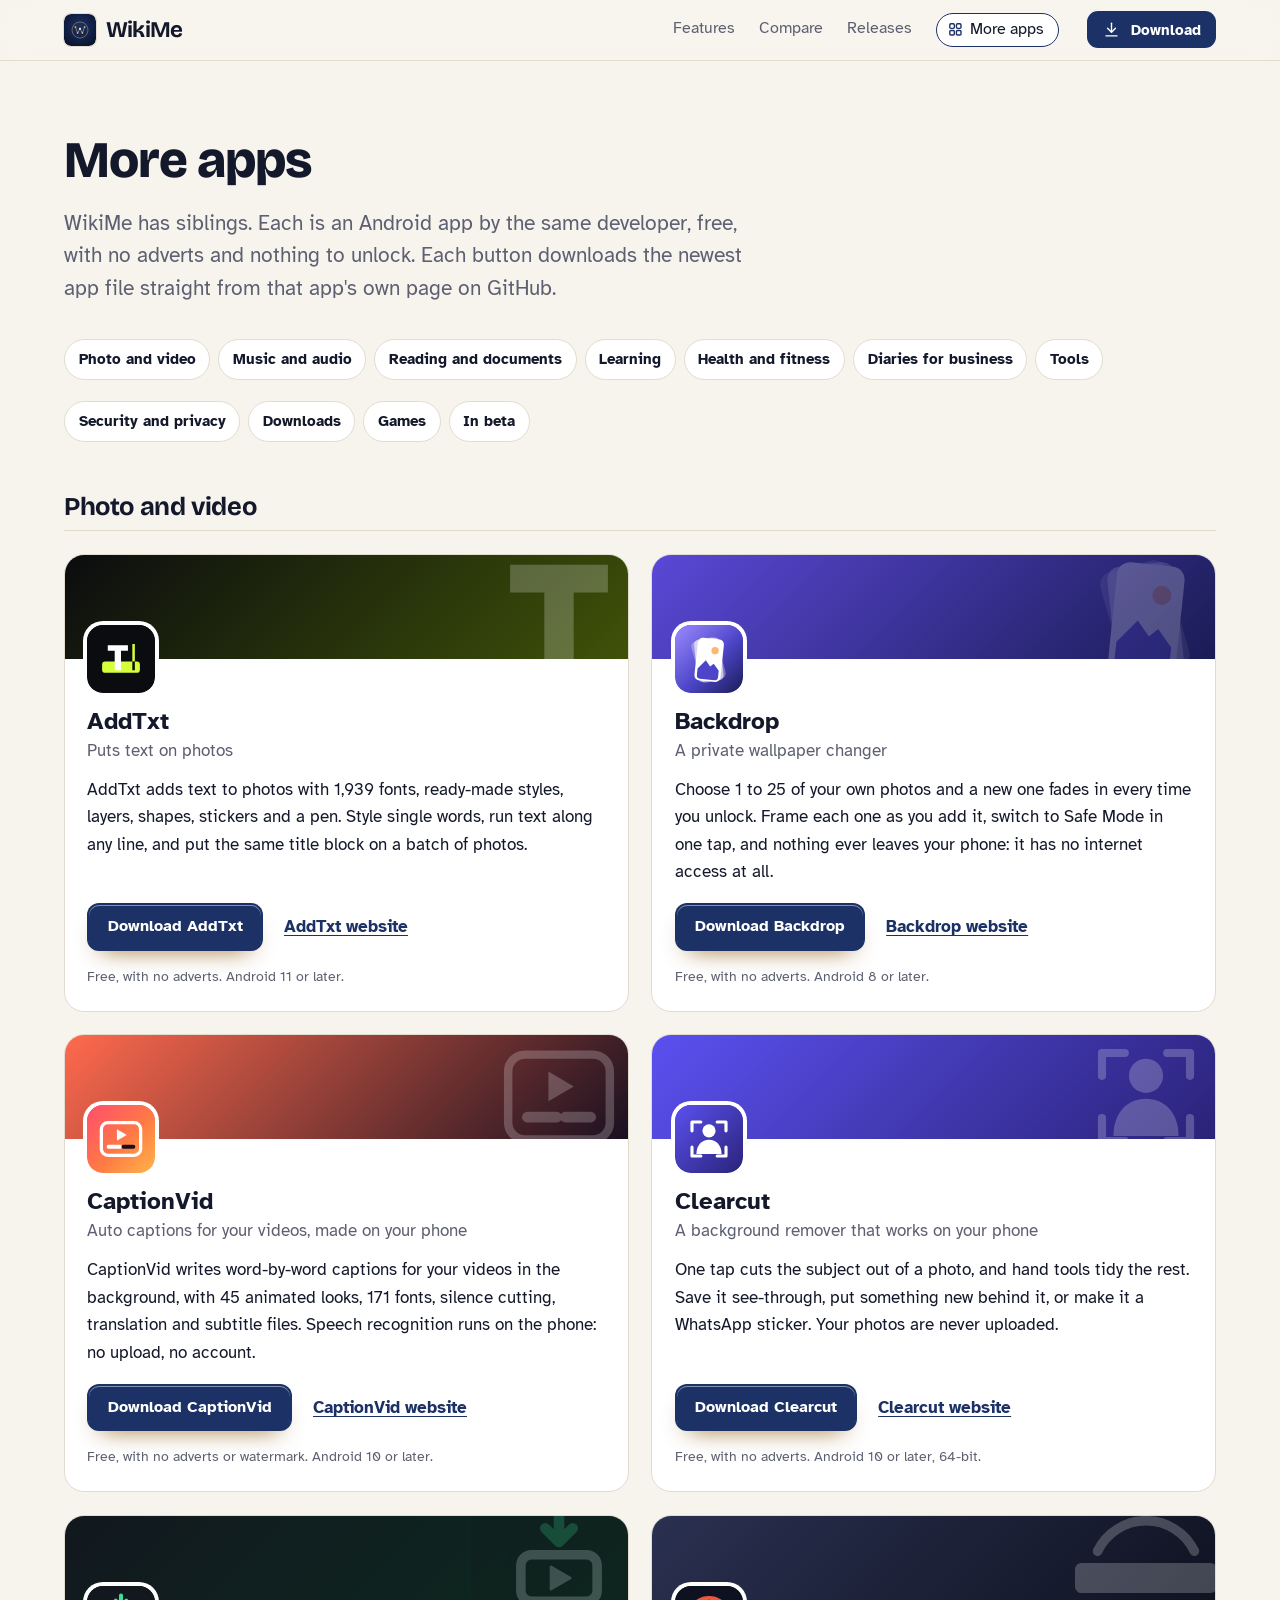
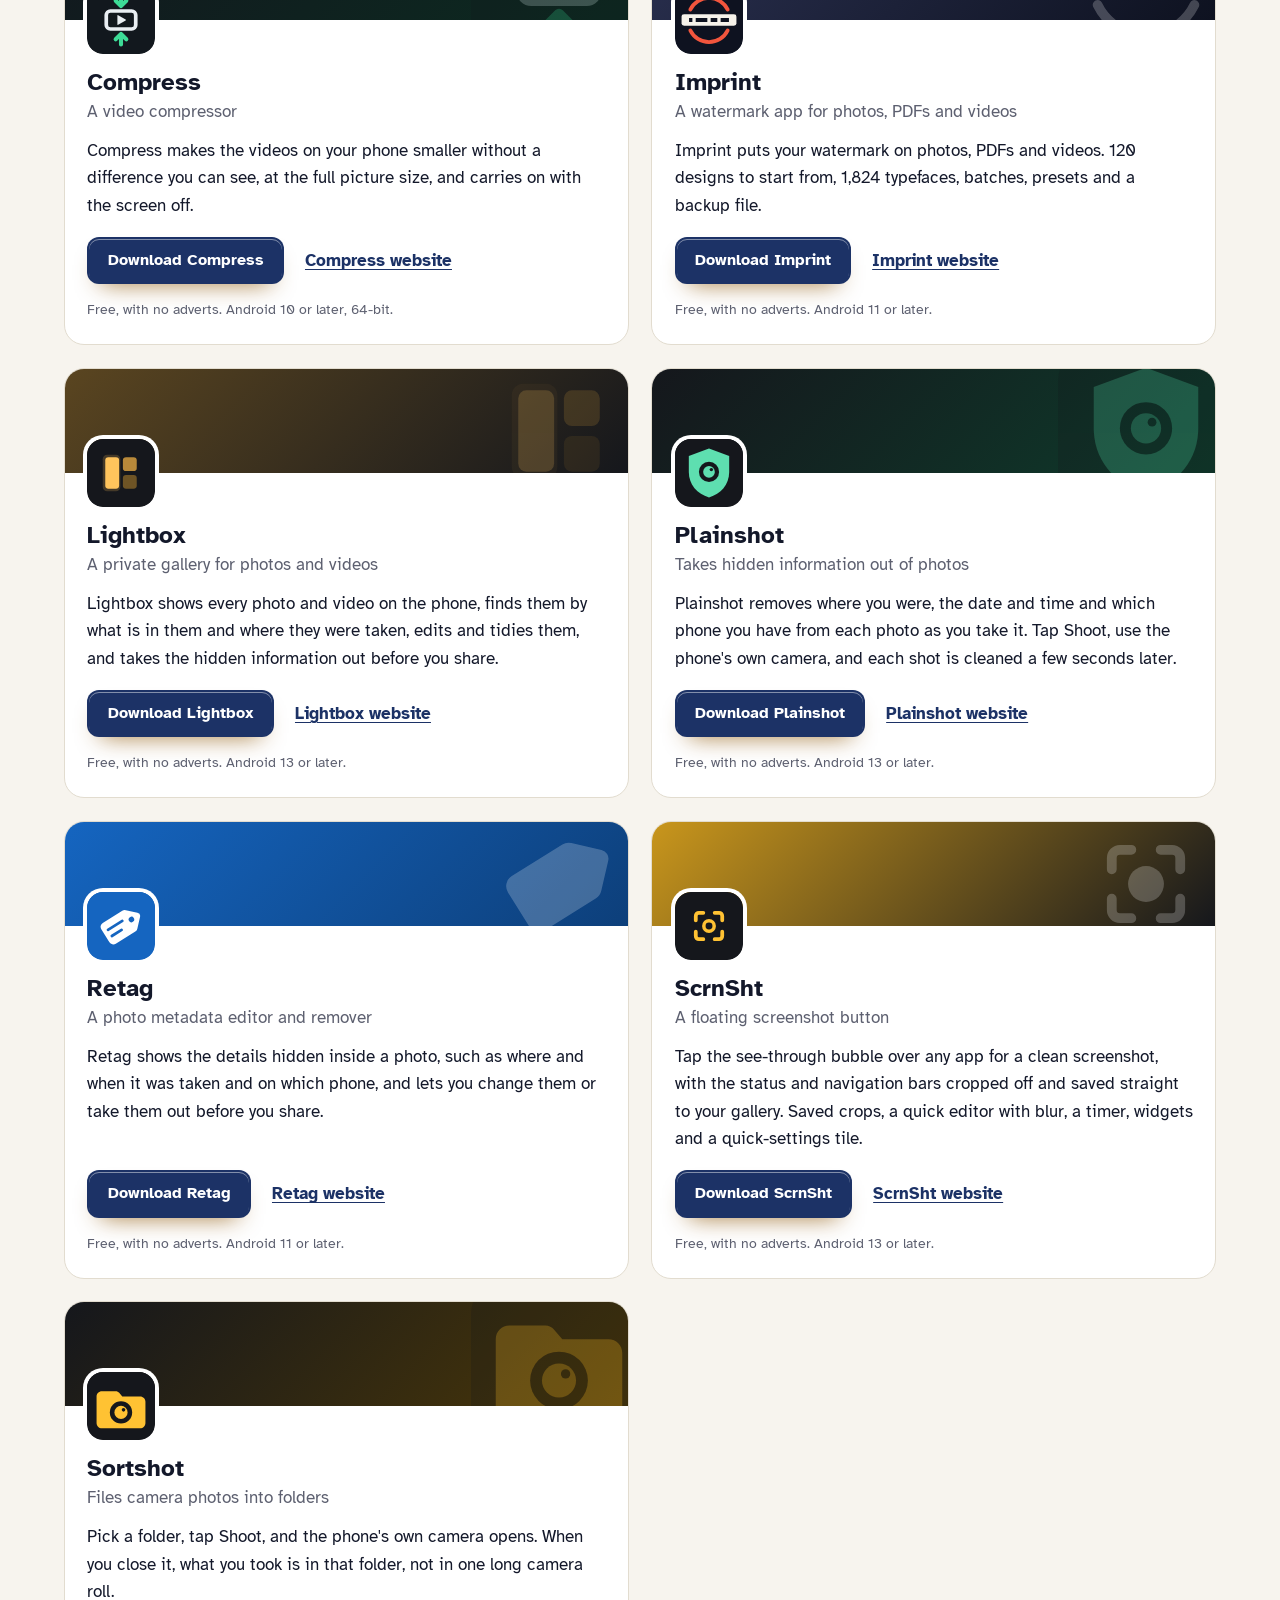
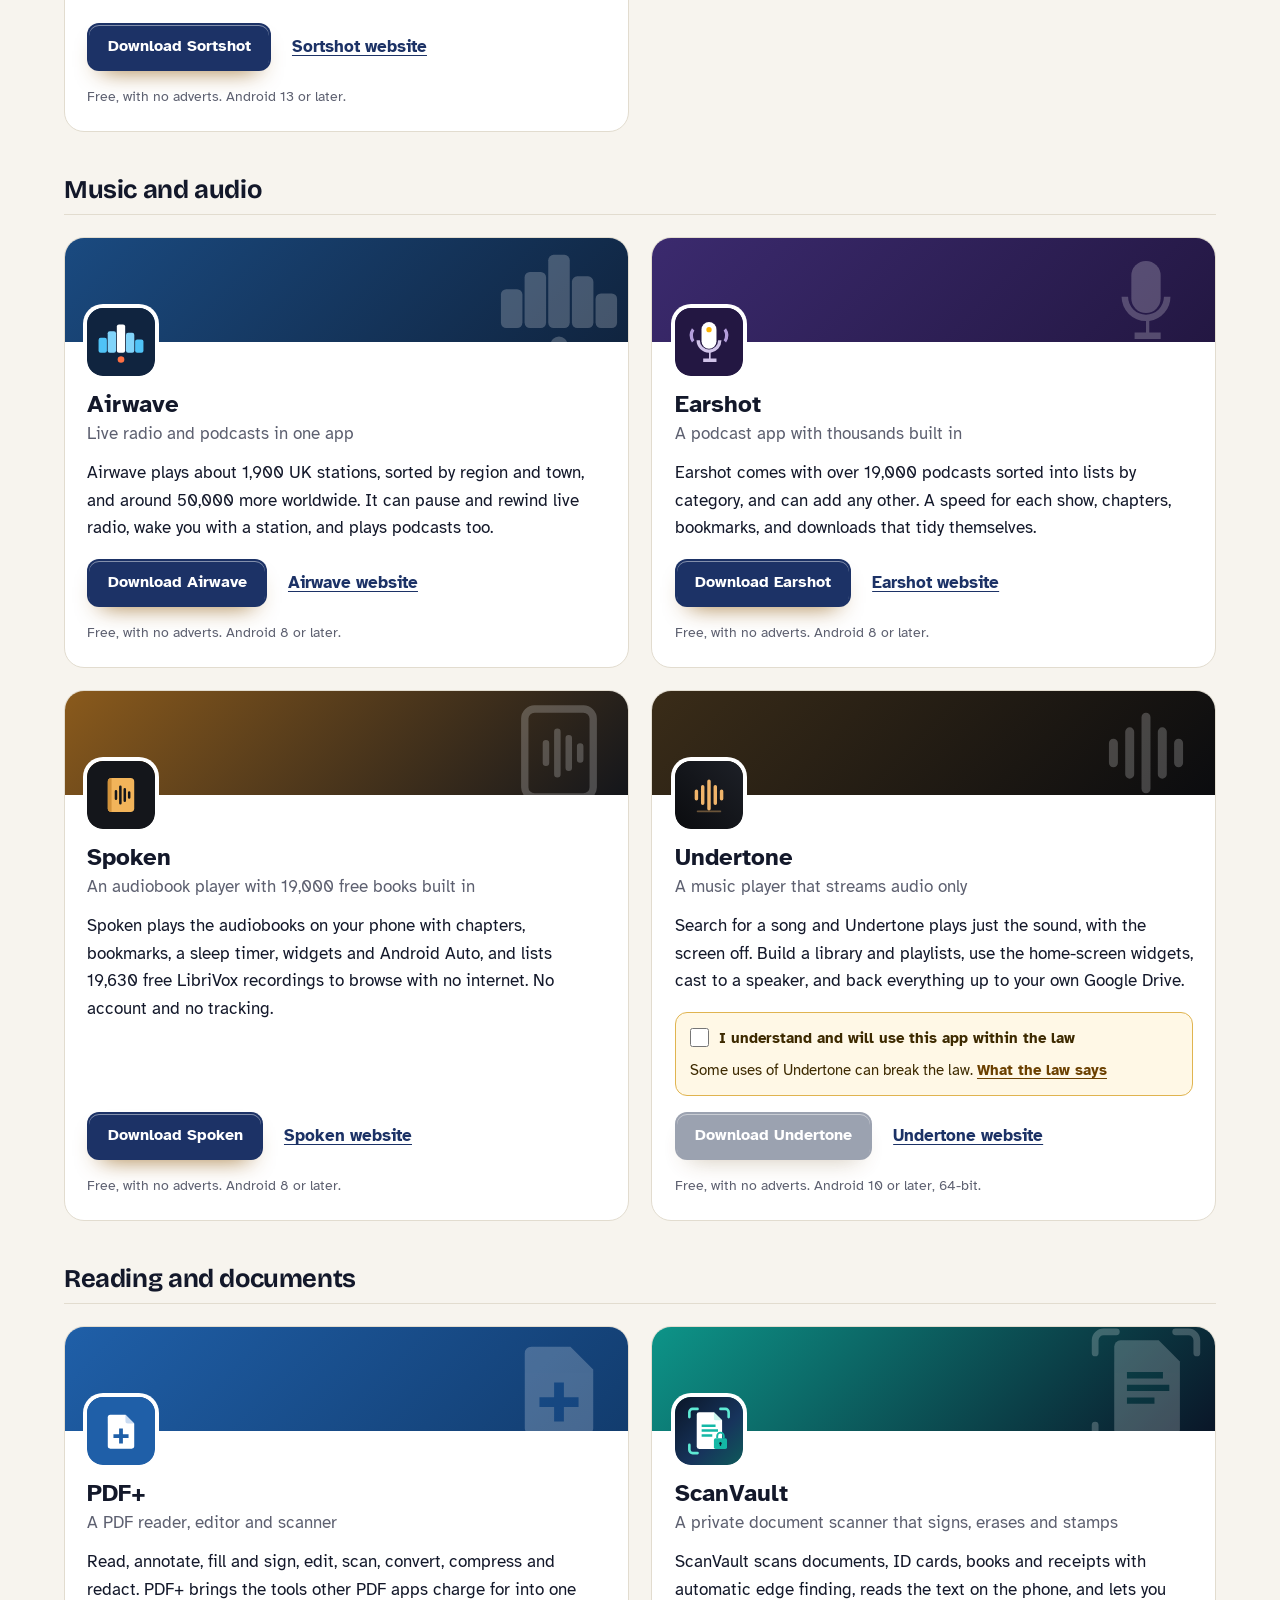
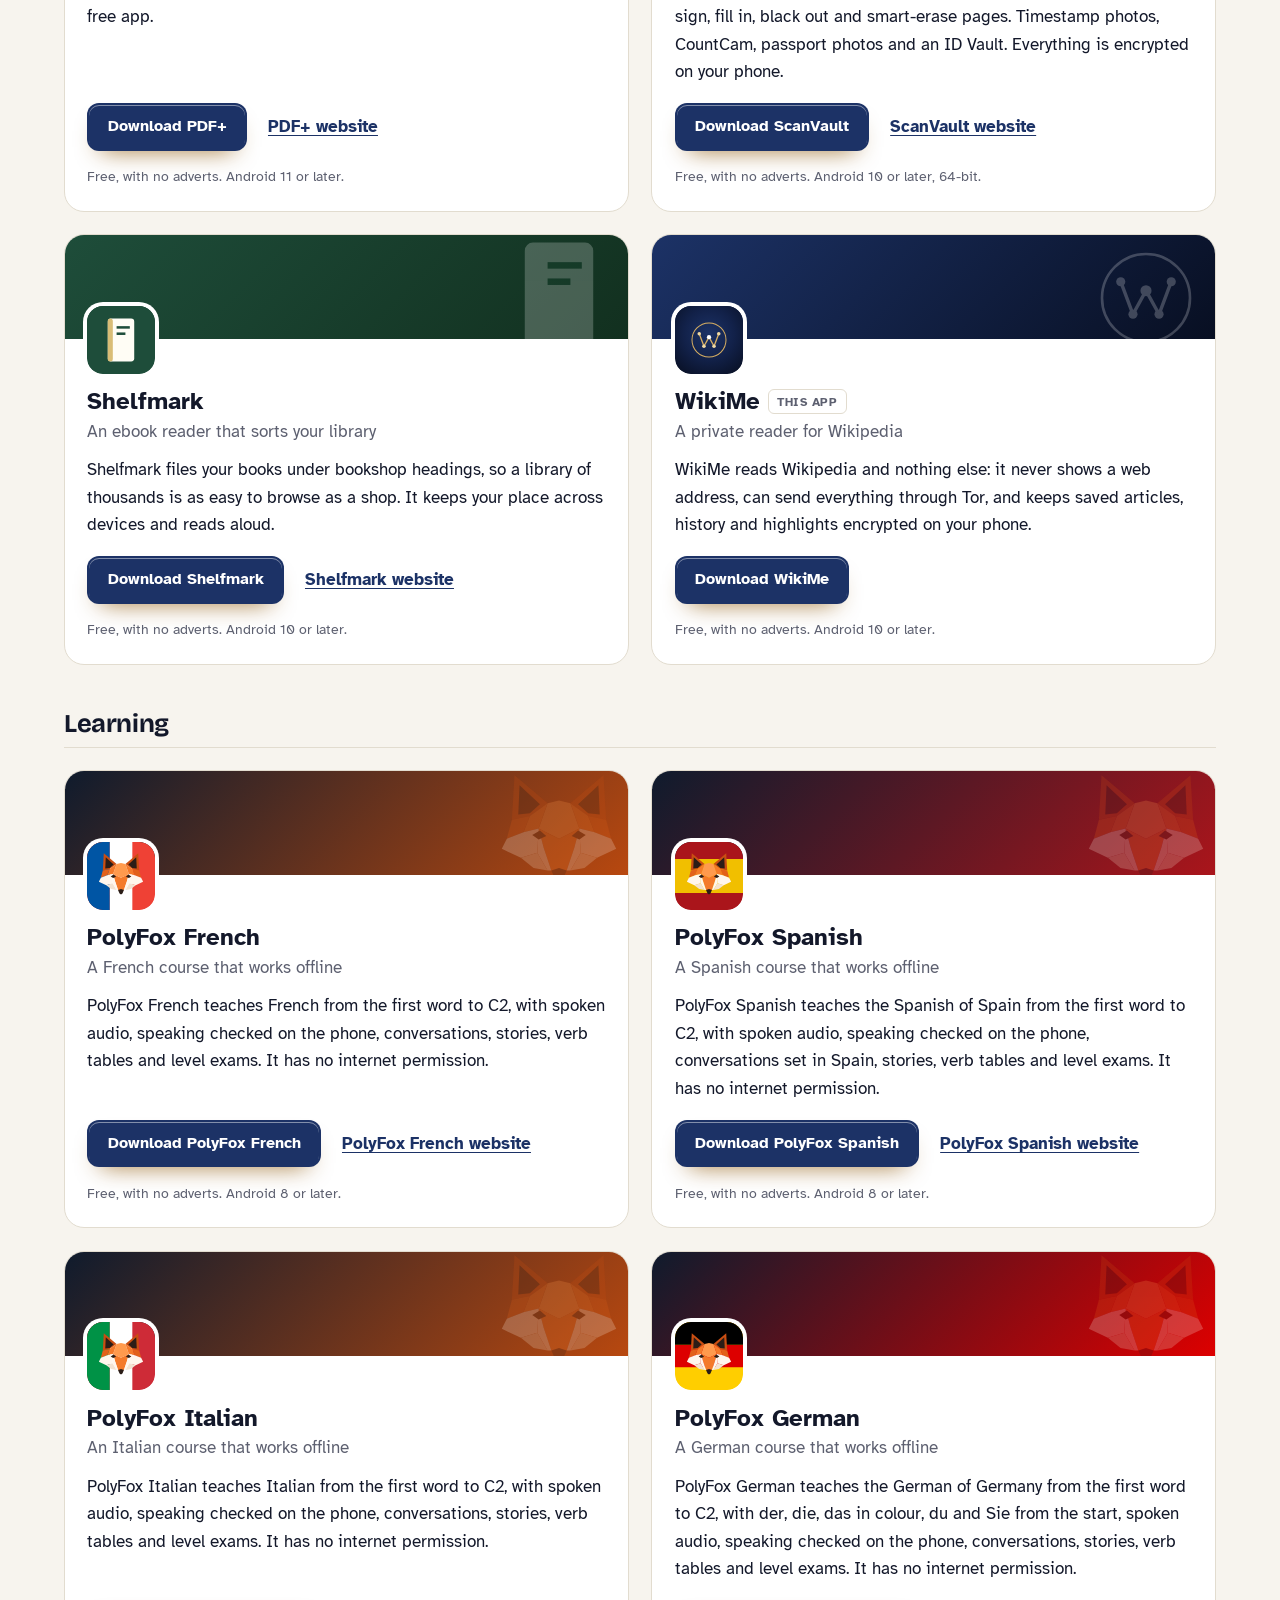
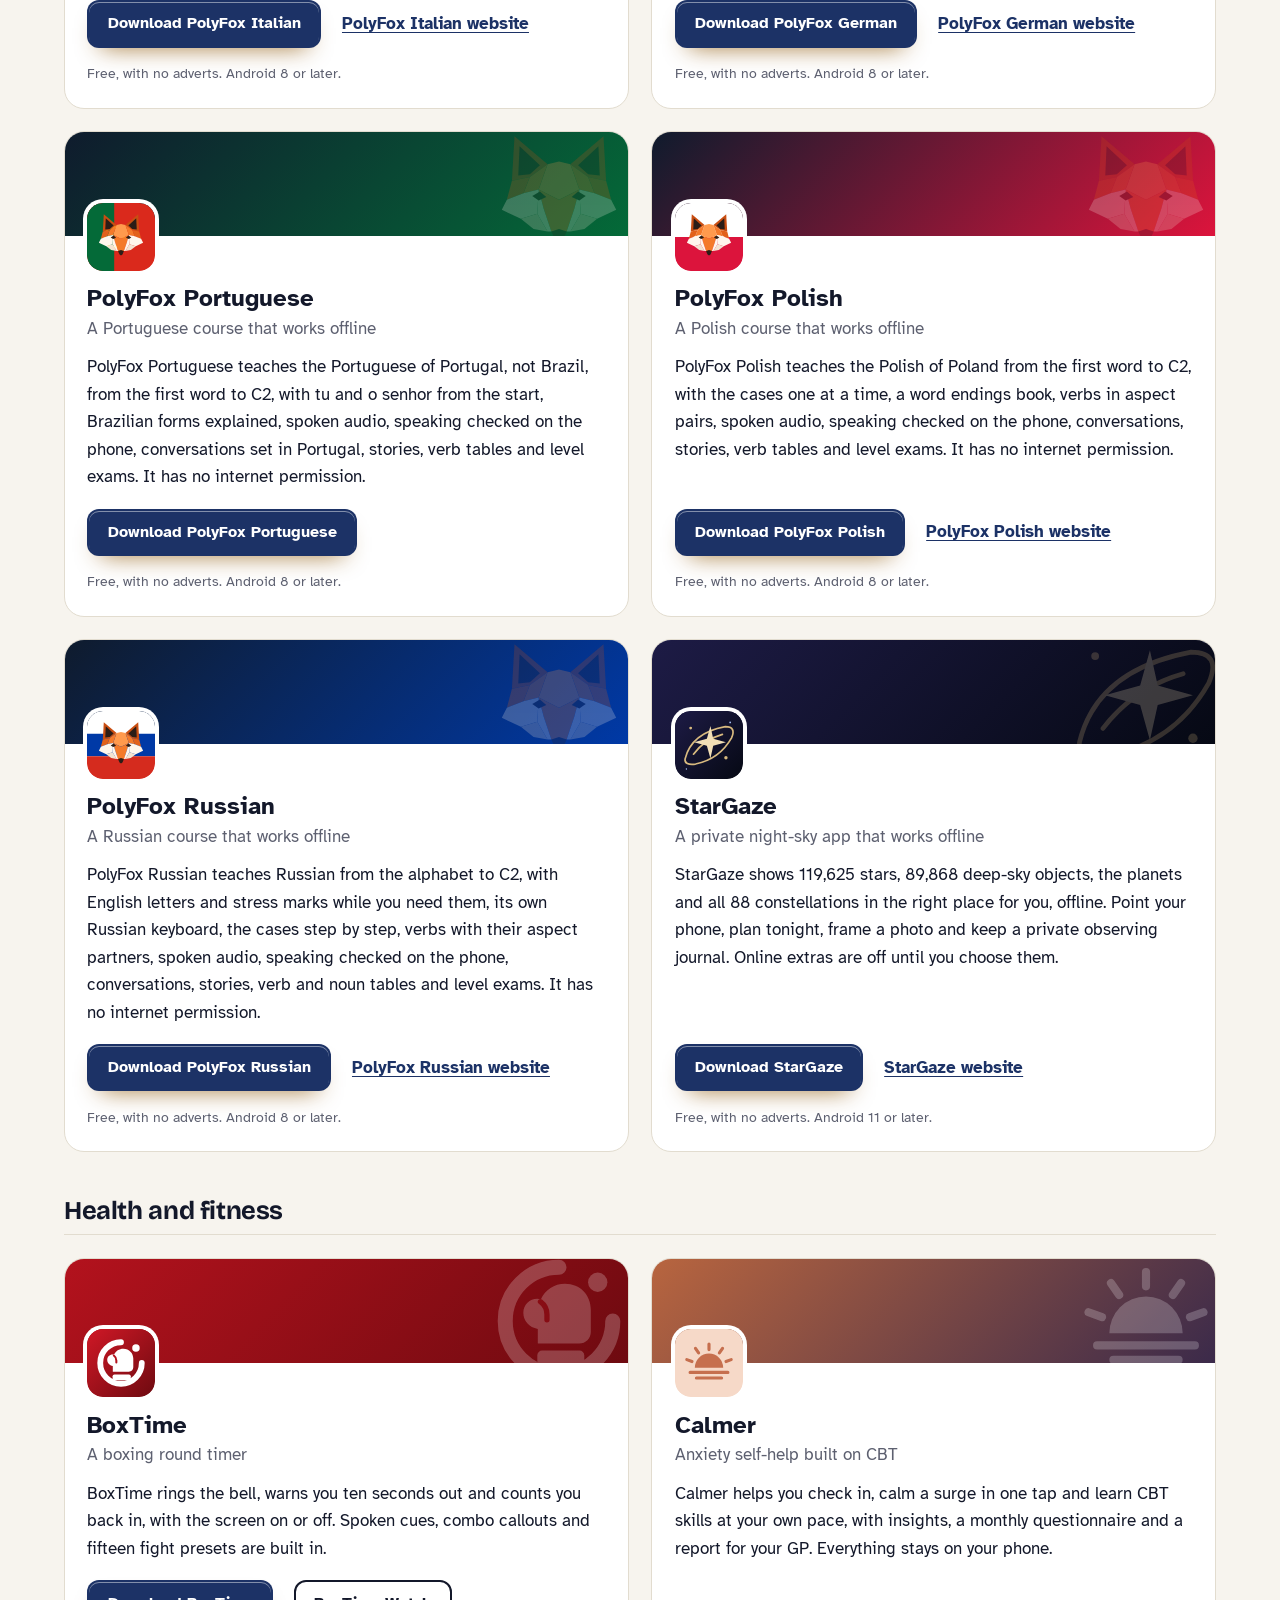
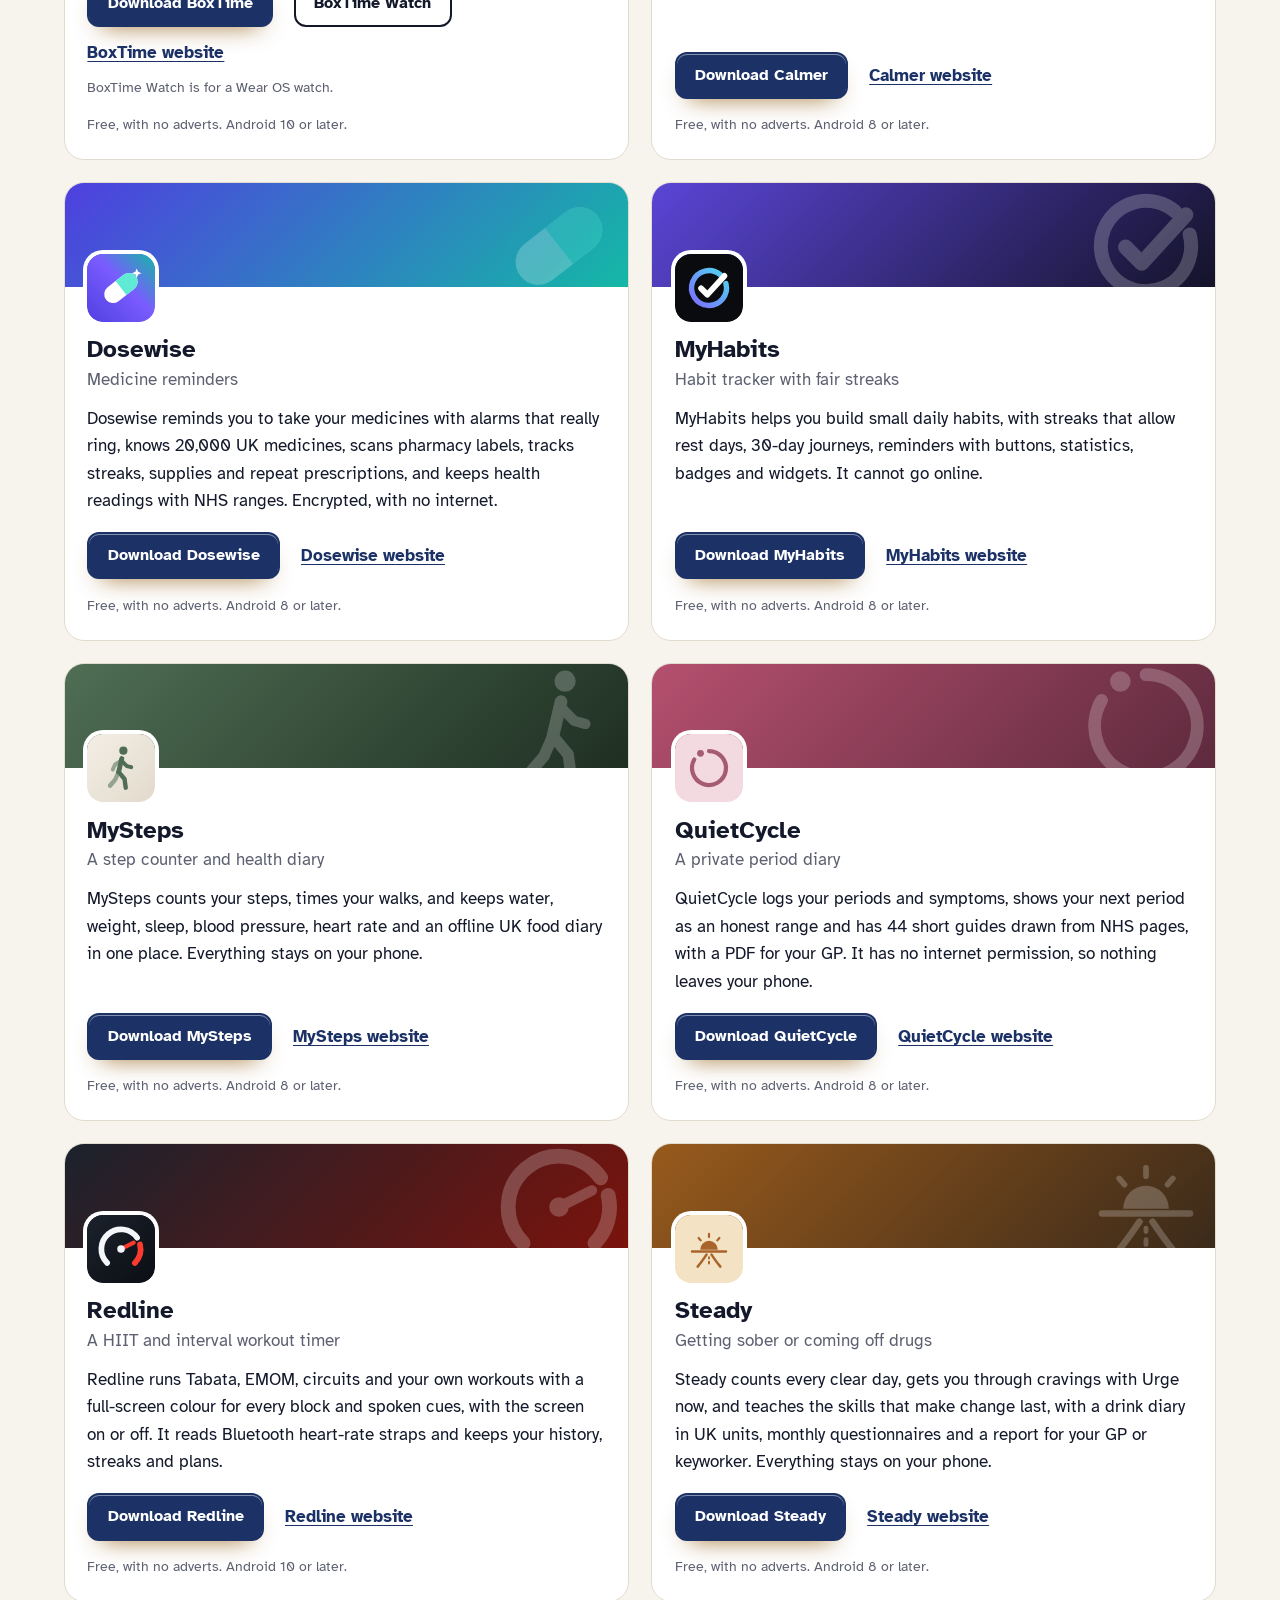
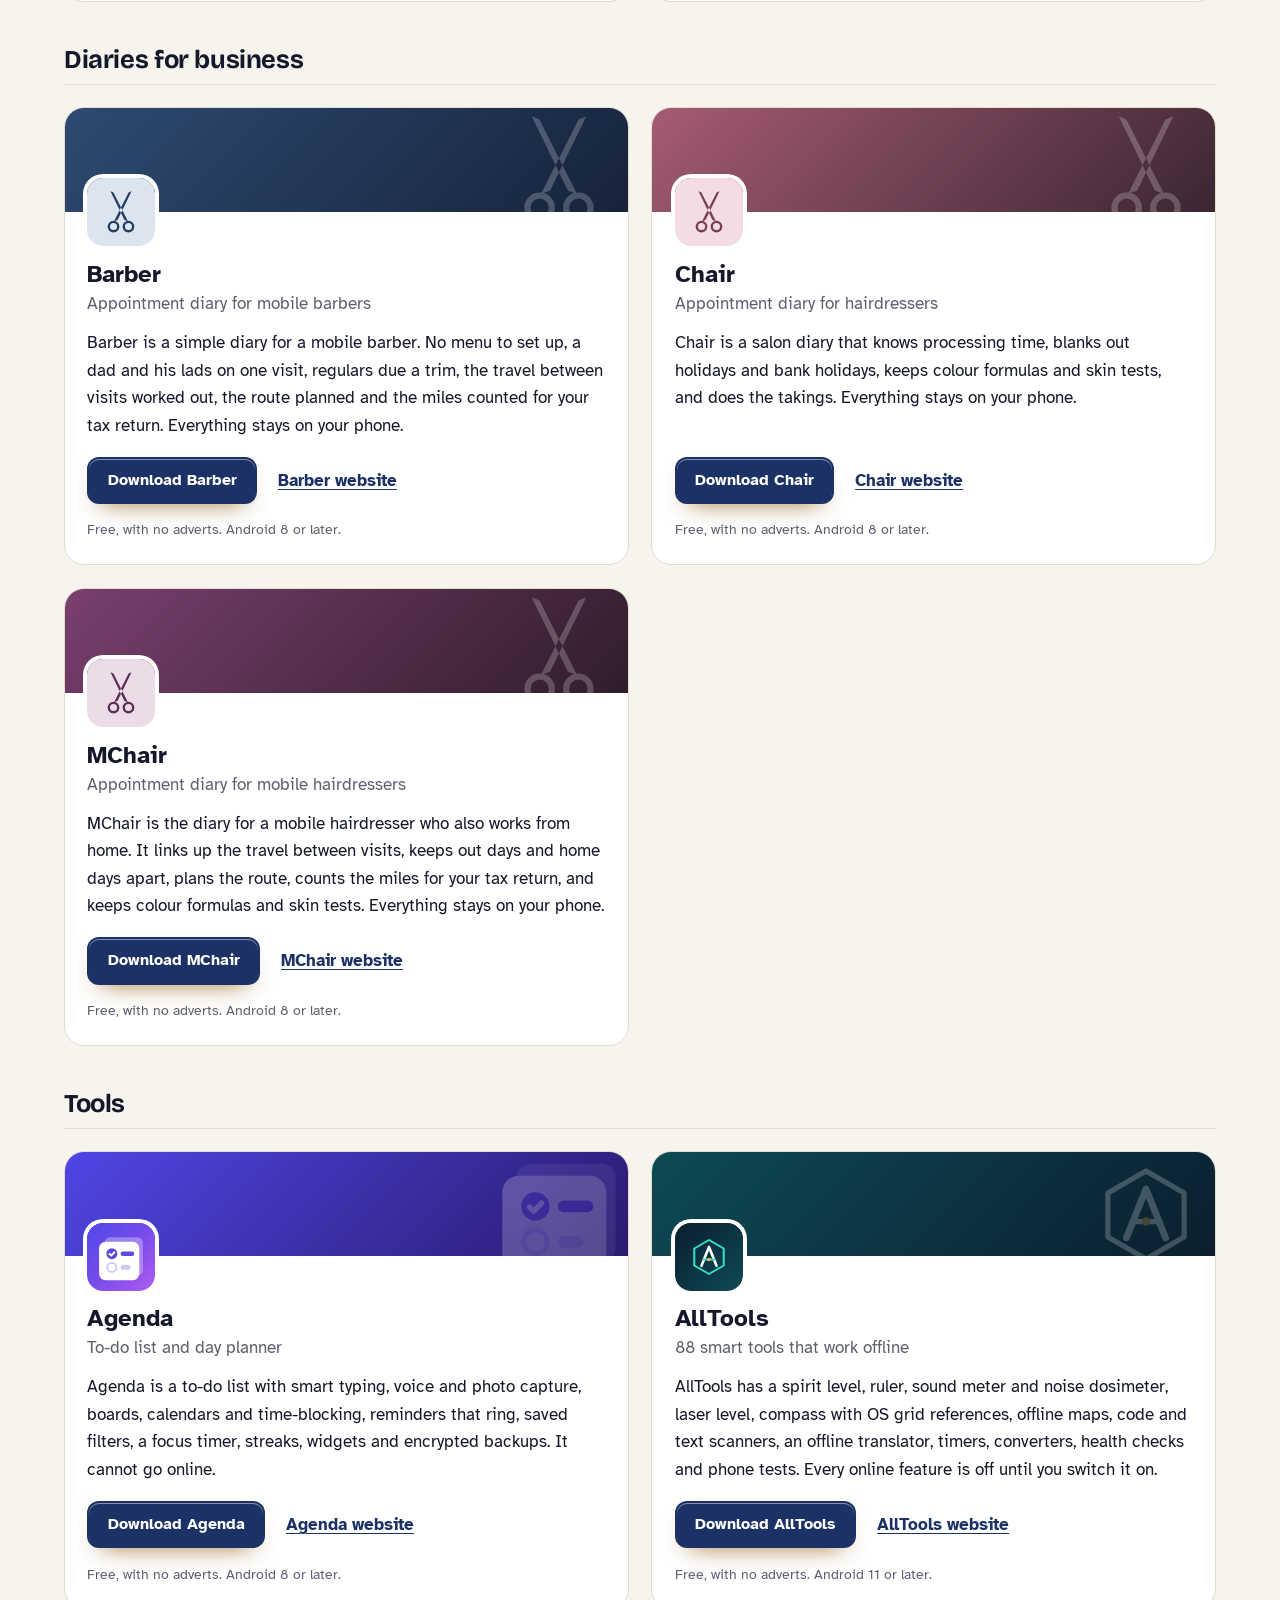
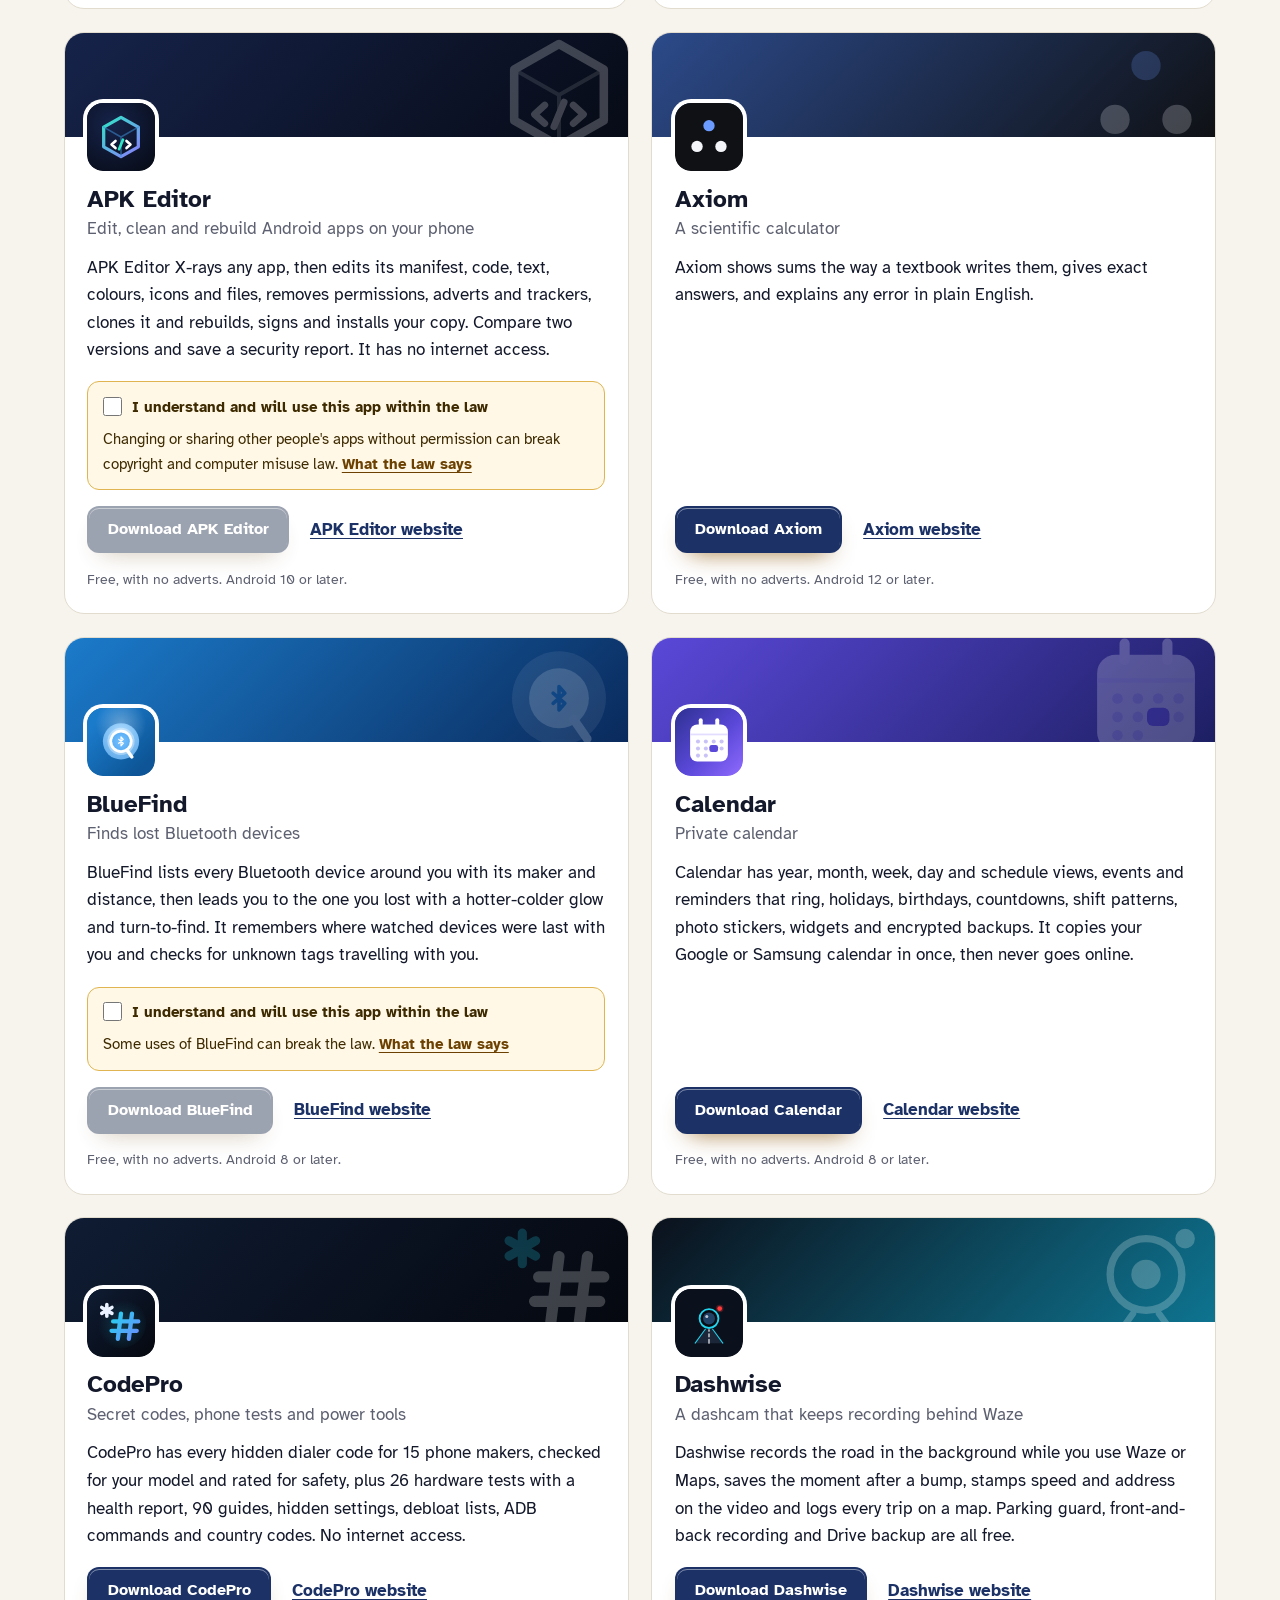
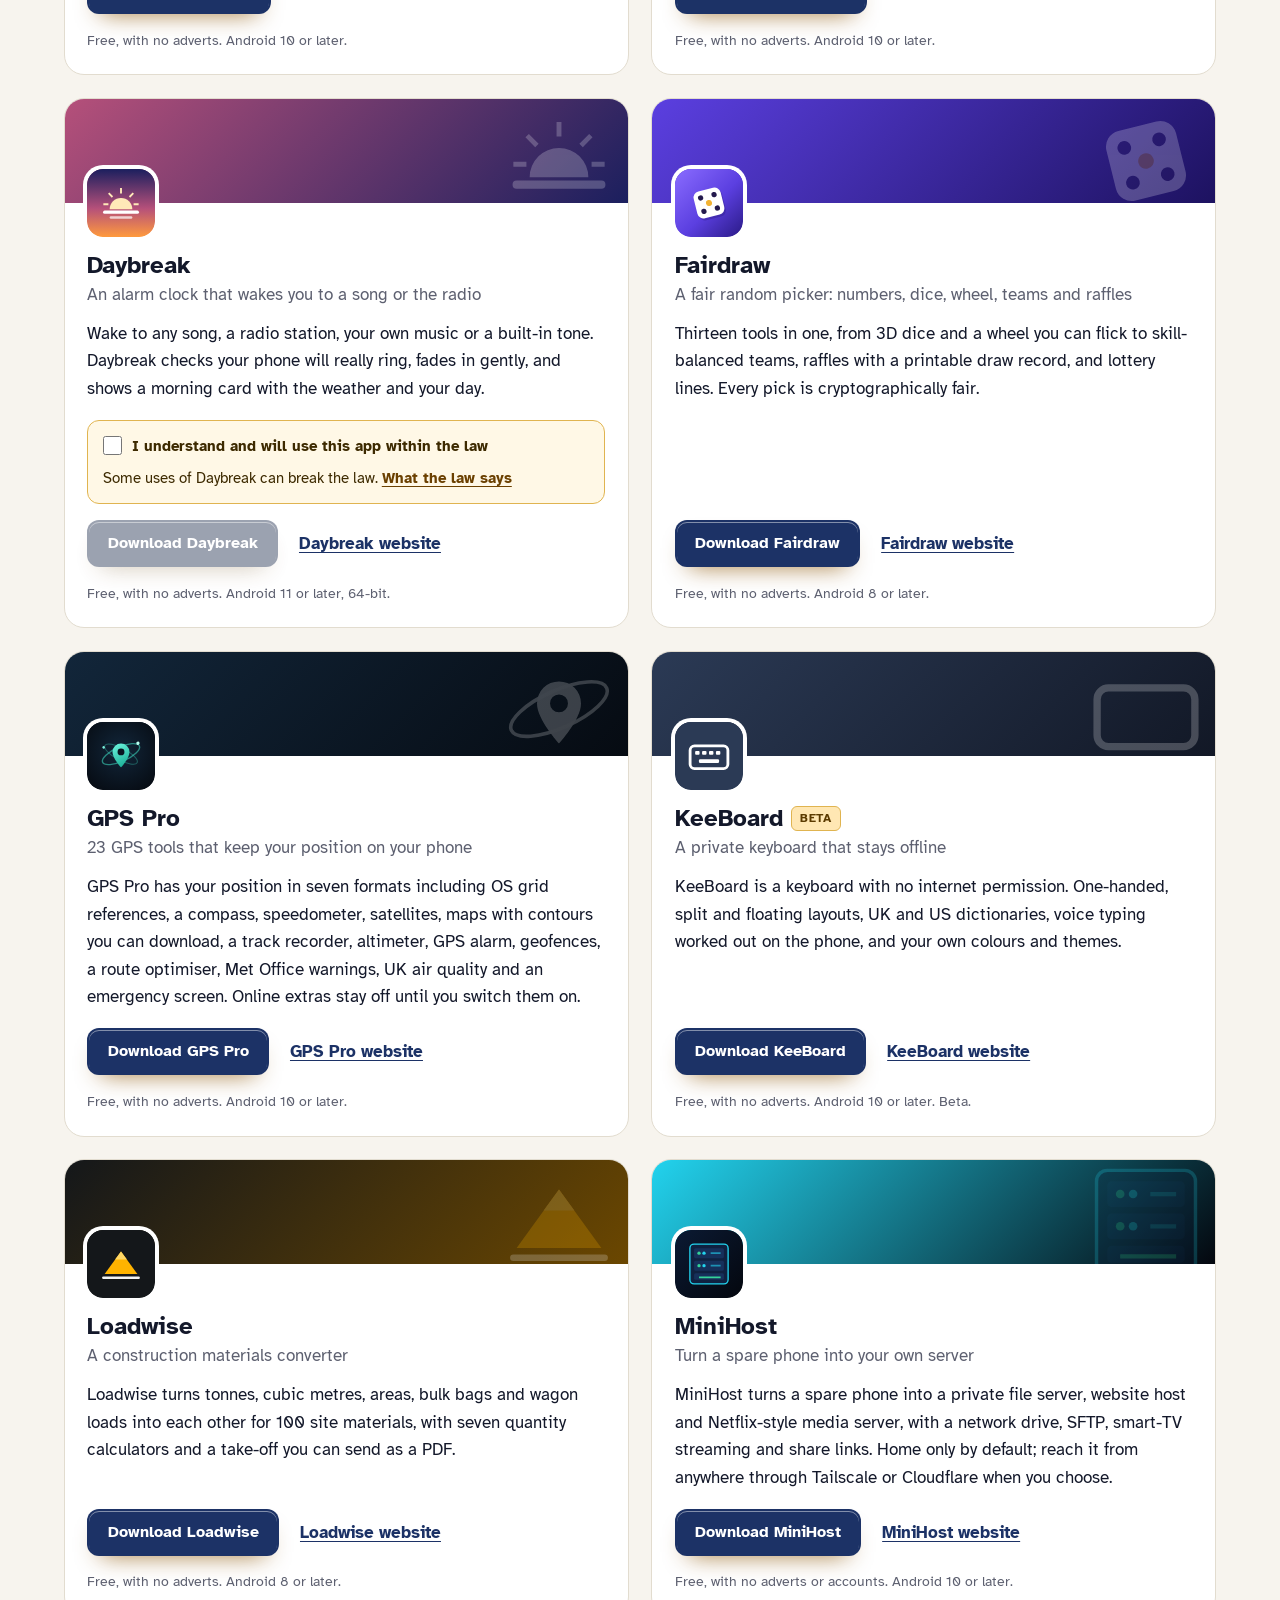
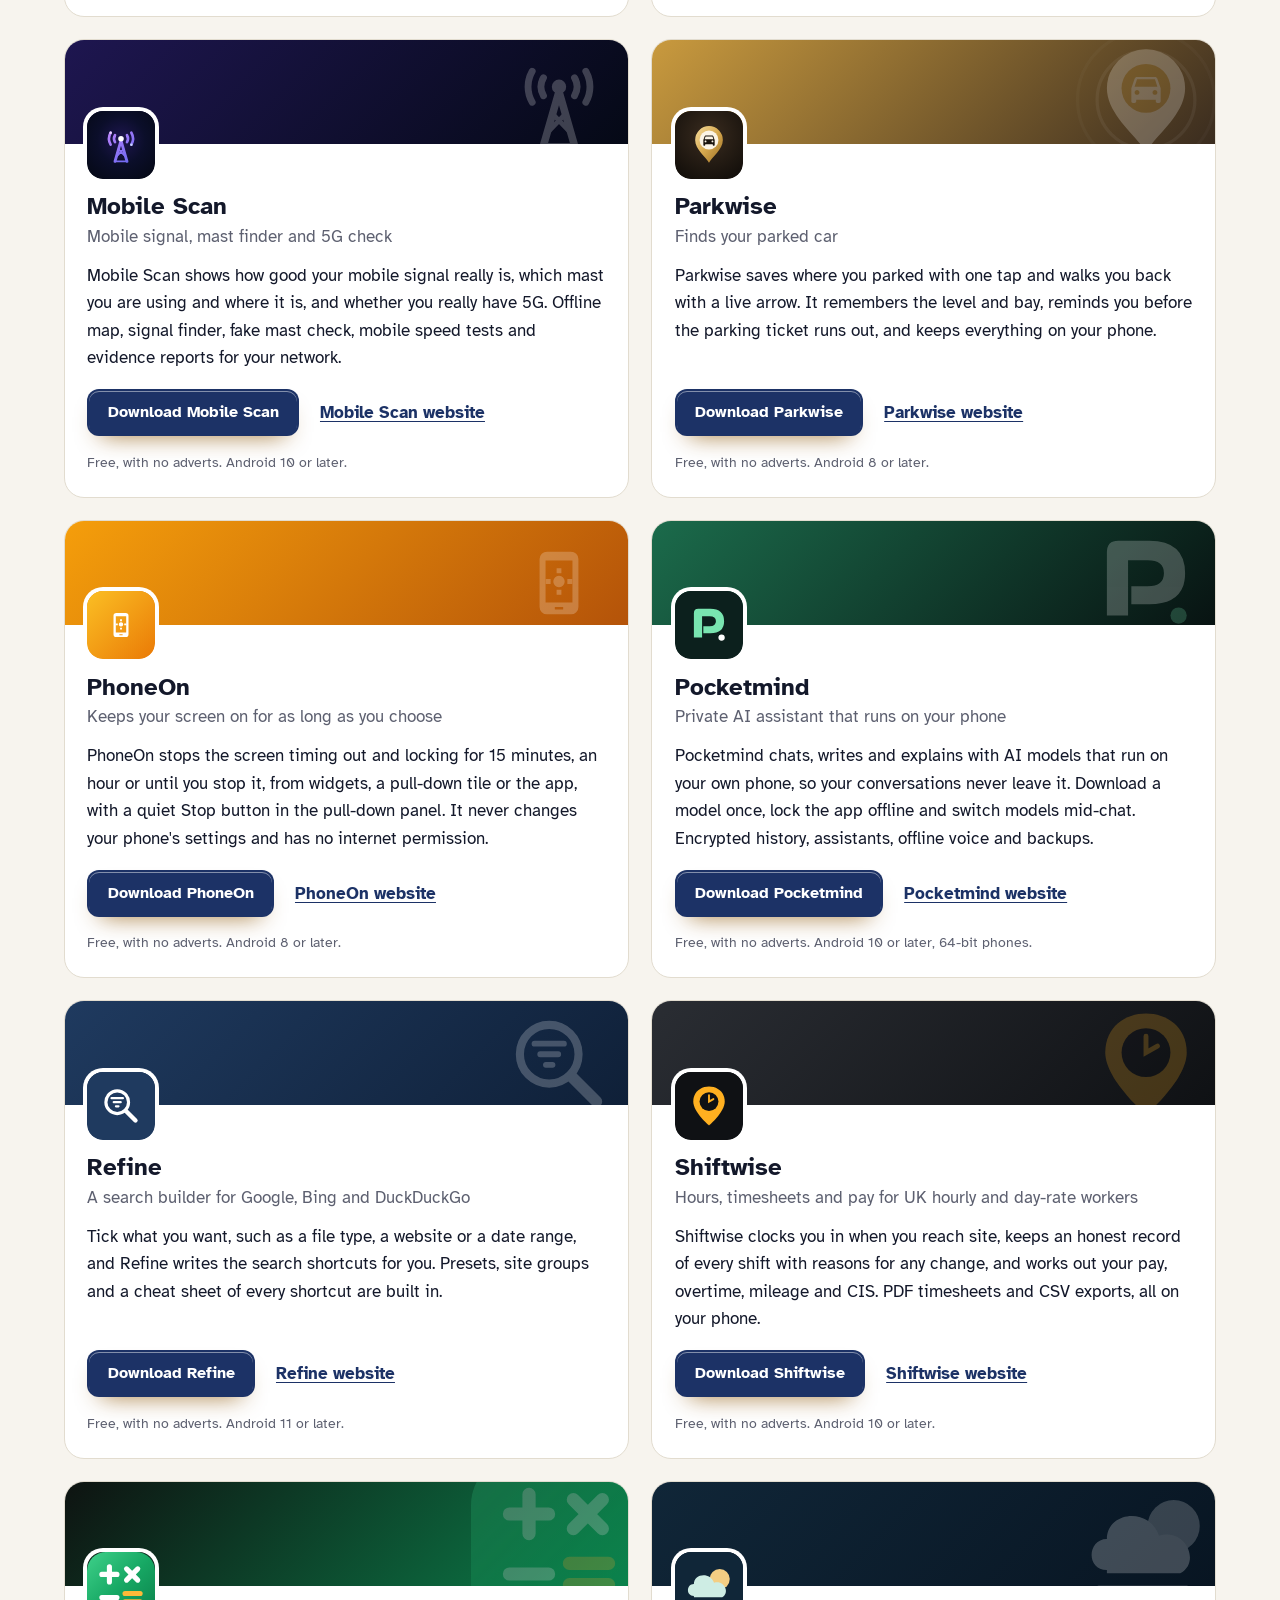
==== commit 2208f780: "More apps: add APK Editor" ====
--- a/more-apps.html
+++ b/more-apps.html
@@ -4,7 +4,7 @@
 <meta charset="utf-8">
 <meta name="viewport" content="width=device-width, initial-scale=1">
 <title>More free Android apps from the maker of WikiMe</title>
-<meta name="description" content="All 95 free Android apps from the maker of WikiMe, in one list by category, each with its download and a link to its website.">
+<meta name="description" content="All 96 free Android apps from the maker of WikiMe, in one list by category, each with its download and a link to its website.">
 <meta name="author" content="Jonathan Jackson">
 <link rel="canonical" href="https://customgpter.github.io/wikime/more-apps.html">
 <meta name="theme-color" content="#f7f4ee" media="(prefers-color-scheme: light)">
@@ -12,7 +12,7 @@
 <meta property="og:type" content="website">
 <meta property="og:site_name" content="WikiMe">
 <meta property="og:title" content="More free Android apps from the maker of WikiMe">
-<meta property="og:description" content="All 95 free Android apps from the maker of WikiMe, in one list by category, each with its download and a link to its website.">
+<meta property="og:description" content="All 96 free Android apps from the maker of WikiMe, in one list by category, each with its download and a link to its website.">
 <meta property="og:url" content="https://customgpter.github.io/wikime/more-apps.html">
 <meta property="og:image" content="https://customgpter.github.io/wikime/assets/og.png">
 <meta property="og:image:width" content="1200">
@@ -26,7 +26,7 @@
 <link rel="preload" href="./assets/fonts/atkinson-hyperlegible-latin-400-normal.woff2" as="font" type="font/woff2" crossorigin>
 <link rel="stylesheet" href="./assets/site.css?v=1">
 <link rel="stylesheet" href="./assets/house.css?v=1">
-<script type="application/ld+json">{"@context":"https://schema.org","@type":"ItemList","name":"Apps from the maker of WikiMe","url":"https://customgpter.github.io/wikime/more-apps.html","itemListElement":[{"@type":"ListItem","position":1,"name":"AddTxt","url":"https://customgpter.github.io/addtxt/"},{"@type":"ListItem","position":2,"name":"Backdrop","url":"https://customgpter.github.io/backdrop/"},{"@type":"ListItem","position":3,"name":"CaptionVid","url":"https://customgpter.github.io/captionvid/"},{"@type":"ListItem","position":4,"name":"Clearcut","url":"https://customgpter.github.io/clearcut/"},{"@type":"ListItem","position":5,"name":"Compress","url":"https://customgpter.github.io/compress/"},{"@type":"ListItem","position":6,"name":"Imprint","url":"https://customgpter.github.io/imprint/"},{"@type":"ListItem","position":7,"name":"Lightbox","url":"https://customgpter.github.io/lightbox/"},{"@type":"ListItem","position":8,"name":"Plainshot","url":"https://customgpter.github.io/plainshot/"},{"@type":"ListItem","position":9,"name":"Retag","url":"https://customgpter.github.io/retag/"},{"@type":"ListItem","position":10,"name":"ScrnSht","url":"https://customgpter.github.io/scrnsht/"},{"@type":"ListItem","position":11,"name":"Sortshot","url":"https://customgpter.github.io/sortshot/"},{"@type":"ListItem","position":12,"name":"Airwave","url":"https://customgpter.github.io/airwave/"},{"@type":"ListItem","position":13,"name":"Earshot","url":"https://customgpter.github.io/earshot/"},{"@type":"ListItem","position":14,"name":"Spoken","url":"https://customgpter.github.io/spoken/"},{"@type":"ListItem","position":15,"name":"Undertone","url":"https://customgpter.github.io/undertone/"},{"@type":"ListItem","position":16,"name":"PDF+","url":"https://customgpter.github.io/pdfplus/"},{"@type":"ListItem","position":17,"name":"ScanVault","url":"https://customgpter.github.io/scanvault/"},{"@type":"ListItem","position":18,"name":"Shelfmark","url":"https://customgpter.github.io/shelfmark/"},{"@type":"ListItem","position":19,"name":"WikiMe","url":"https://customgpter.github.io/wikime/"},{"@type":"ListItem","position":20,"name":"PolyFox French","url":"https://customgpter.github.io/polyfox/"},{"@type":"ListItem","position":21,"name":"PolyFox Italian","url":"https://customgpter.github.io/polyfox-italian/"},{"@type":"ListItem","position":22,"name":"PolyFox German","url":"https://customgpter.github.io/polyfox-german/"},{"@type":"ListItem","position":23,"name":"PolyFox Polish","url":"https://customgpter.github.io/polyfox-polish/"},{"@type":"ListItem","position":24,"name":"PolyFox Russian","url":"https://customgpter.github.io/polyfox-russian/"},{"@type":"ListItem","position":25,"name":"StarGaze","url":"https://customgpter.github.io/stargaze/"},{"@type":"ListItem","position":26,"name":"BoxTime","url":"https://customgpter.github.io/boxtime/"},{"@type":"ListItem","position":27,"name":"Calmer","url":"https://customgpter.github.io/calmer/"},{"@type":"ListItem","position":28,"name":"Dosewise","url":"https://customgpter.github.io/dosewise/"},{"@type":"ListItem","position":29,"name":"MyHabits","url":"https://customgpter.github.io/myhabits/"},{"@type":"ListItem","position":30,"name":"MySteps","url":"https://customgpter.github.io/mysteps/"},{"@type":"ListItem","position":31,"name":"QuietCycle","url":"https://customgpter.github.io/quietcycle/"},{"@type":"ListItem","position":32,"name":"Redline","url":"https://customgpter.github.io/redline/"},{"@type":"ListItem","position":33,"name":"Steady","url":"https://customgpter.github.io/steady/"},{"@type":"ListItem","position":34,"name":"Barber","url":"https://customgpter.github.io/barber/"},{"@type":"ListItem","position":35,"name":"Chair","url":"https://customgpter.github.io/chair/"},{"@type":"ListItem","position":36,"name":"MChair","url":"https://customgpter.github.io/mchair/"},{"@type":"ListItem","position":37,"name":"Agenda","url":"https://customgpter.github.io/agenda/"},{"@type":"ListItem","position":38,"name":"AllTools","url":"https://customgpter.github.io/alltools/"},{"@type":"ListItem","position":39,"name":"Axiom","url":"https://customgpter.github.io/axiom/"},{"@type":"ListItem","position":40,"name":"BlueFind","url":"https://customgpter.github.io/bluefind/"},{"@type":"ListItem","position":41,"name":"Calendar","url":"https://customgpter.github.io/calendar/"},{"@type":"ListItem","position":42,"name":"CodePro","url":"https://customgpter.github.io/codepro/"},{"@type":"ListItem","position":43,"name":"Dashwise","url":"https://customgpter.github.io/dashwise/"},{"@type":"ListItem","position":44,"name":"Daybreak","url":"https://customgpter.github.io/daybreak/"},{"@type":"ListItem","position":45,"name":"Fairdraw","url":"https://customgpter.github.io/fairdraw/"},{"@type":"ListItem","position":46,"name":"GPS Pro","url":"https://customgpter.github.io/gpspro/"},{"@type":"ListItem","position":47,"name":"KeeBoard","url":"https://customgpter.github.io/keeboard/"},{"@type":"ListItem","position":48,"name":"Loadwise","url":"https://customgpter.github.io/loadwise/"},{"@type":"ListItem","position":49,"name":"MiniHost","url":"https://customgpter.github.io/minihost/"},{"@type":"ListItem","position":50,"name":"Mobile Scan","url":"https://customgpter.github.io/mobilescan/"},{"@type":"ListItem","position":51,"name":"Parkwise","url":"https://customgpter.github.io/parkwise/"},{"@type":"ListItem","position":52,"name":"PhoneOn","url":"https://customgpter.github.io/phoneon/"},{"@type":"ListItem","position":53,"name":"Pocketmind","url":"https://customgpter.github.io/pocketmind/"},{"@type":"ListItem","position":54,"name":"Refine","url":"https://customgpter.github.io/refine/"},{"@type":"ListItem","position":55,"name":"Shiftwise","url":"https://customgpter.github.io/shiftwise/"},{"@type":"ListItem","position":56,"name":"SimpleCalc","url":"https://customgpter.github.io/simplecalc/"},{"@type":"ListItem","position":57,"name":"Skyline","url":"https://customgpter.github.io/skyline/"},{"@type":"ListItem","position":58,"name":"Slipway","url":"https://customgpter.github.io/slipway/"},{"@type":"ListItem","position":59,"name":"Tagger","url":"https://customgpter.github.io/tagger/"},{"@type":"ListItem","position":60,"name":"TotalClean","url":"https://customgpter.github.io/totalclean/"},{"@type":"ListItem","position":61,"name":"TVLink","url":"https://customgpter.github.io/tvlink/"},{"@type":"ListItem","position":62,"name":"Unbox","url":"https://customgpter.github.io/unbox/"},{"@type":"ListItem","position":63,"name":"WhatsKeep","url":"https://customgpter.github.io/whatskeep/"},{"@type":"ListItem","position":64,"name":"WiFi Scan","url":"https://customgpter.github.io/wifiscan/"},{"@type":"ListItem","position":65,"name":"Auditly","url":"https://customgpter.github.io/auditly/"},{"@type":"ListItem","position":66,"name":"Backchannel","url":"https://customgpter.github.io/backchannel/"},{"@type":"ListItem","position":67,"name":"ENotes","url":"https://customgpter.github.io/enotes/"},{"@type":"ListItem","position":68,"name":"FindMe","url":"https://customgpter.github.io/findme/"},{"@type":"ListItem","position":69,"name":"iLock","url":"https://customgpter.github.io/ilock/"},{"@type":"ListItem","position":70,"name":"ImSafe","url":"https://customgpter.github.io/imsafe/"},{"@type":"ListItem","position":71,"name":"IShred","url":"https://customgpter.github.io/ishred/"},{"@type":"ListItem","position":72,"name":"LockBox","url":"https://customgpter.github.io/lockbox/"},{"@type":"ListItem","position":73,"name":"PassVault","url":"https://customgpter.github.io/passvault/"},{"@type":"ListItem","position":74,"name":"SpyFind","url":"https://customgpter.github.io/spyfind/"},{"@type":"ListItem","position":75,"name":"TextWipe","url":"https://customgpter.github.io/textwipe/"},{"@type":"ListItem","position":76,"name":"Tracewire","url":"https://customgpter.github.io/tracewire/"},{"@type":"ListItem","position":77,"name":"Vigil","url":"https://customgpter.github.io/vigil/"},{"@type":"ListItem","position":78,"name":"Grab","url":"https://customgpter.github.io/grab/"},{"@type":"ListItem","position":79,"name":"Swarm","url":"https://customgpter.github.io/swarm/"},{"@type":"ListItem","position":80,"name":"Plane Games","url":"https://customgpter.github.io/plane-games/"},{"@type":"ListItem","position":81,"name":"Ninefold","url":"https://customgpter.github.io/ninefold/"},{"@type":"ListItem","position":82,"name":"Cubewise","url":"https://customgpter.github.io/cubewise/"},{"@type":"ListItem","position":83,"name":"Tilewise","url":"https://customgpter.github.io/tilewise/"},{"@type":"ListItem","position":84,"name":"Letterwise","url":"https://customgpter.github.io/letterwise/"},{"@type":"ListItem","position":85,"name":"Kingside","url":"https://customgpter.github.io/kingside/"},{"@type":"ListItem","position":86,"name":"Deckhand","url":"https://customgpter.github.io/deckhand/"},{"@type":"ListItem","position":87,"name":"SNESForge","url":"https://customgpter.github.io/snesforge/"},{"@type":"ListItem","position":88,"name":"Fame Boy","url":"https://customgpter.github.io/fameboy/"},{"@type":"ListItem","position":89,"name":"PSPPro","url":"https://customgpter.github.io/psppro/"},{"@type":"ListItem","position":90,"name":"MegaGen","url":"https://customgpter.github.io/megagen/"},{"@type":"ListItem","position":91,"name":"QVR","url":"https://customgpter.github.io/qvr/"},{"@type":"ListItem","position":92,"name":"QVR Watch","url":"https://customgpter.github.io/qvr-watch/"},{"@type":"ListItem","position":93,"name":"QVRLite","url":"https://customgpter.github.io/qvrlite/"},{"@type":"ListItem","position":94,"name":"Onionz","url":"https://customgpter.github.io/onionz/"},{"@type":"ListItem","position":95,"name":"OnionzWeb","url":"https://customgpter.github.io/onionzweb/"}]}</script>
+<script type="application/ld+json">{"@context":"https://schema.org","@type":"ItemList","name":"Apps from the maker of WikiMe","url":"https://customgpter.github.io/wikime/more-apps.html","itemListElement":[{"@type":"ListItem","position":1,"name":"AddTxt","url":"https://customgpter.github.io/addtxt/"},{"@type":"ListItem","position":2,"name":"Backdrop","url":"https://customgpter.github.io/backdrop/"},{"@type":"ListItem","position":3,"name":"CaptionVid","url":"https://customgpter.github.io/captionvid/"},{"@type":"ListItem","position":4,"name":"Clearcut","url":"https://customgpter.github.io/clearcut/"},{"@type":"ListItem","position":5,"name":"Compress","url":"https://customgpter.github.io/compress/"},{"@type":"ListItem","position":6,"name":"Imprint","url":"https://customgpter.github.io/imprint/"},{"@type":"ListItem","position":7,"name":"Lightbox","url":"https://customgpter.github.io/lightbox/"},{"@type":"ListItem","position":8,"name":"Plainshot","url":"https://customgpter.github.io/plainshot/"},{"@type":"ListItem","position":9,"name":"Retag","url":"https://customgpter.github.io/retag/"},{"@type":"ListItem","position":10,"name":"ScrnSht","url":"https://customgpter.github.io/scrnsht/"},{"@type":"ListItem","position":11,"name":"Sortshot","url":"https://customgpter.github.io/sortshot/"},{"@type":"ListItem","position":12,"name":"Airwave","url":"https://customgpter.github.io/airwave/"},{"@type":"ListItem","position":13,"name":"Earshot","url":"https://customgpter.github.io/earshot/"},{"@type":"ListItem","position":14,"name":"Spoken","url":"https://customgpter.github.io/spoken/"},{"@type":"ListItem","position":15,"name":"Undertone","url":"https://customgpter.github.io/undertone/"},{"@type":"ListItem","position":16,"name":"PDF+","url":"https://customgpter.github.io/pdfplus/"},{"@type":"ListItem","position":17,"name":"ScanVault","url":"https://customgpter.github.io/scanvault/"},{"@type":"ListItem","position":18,"name":"Shelfmark","url":"https://customgpter.github.io/shelfmark/"},{"@type":"ListItem","position":19,"name":"WikiMe","url":"https://customgpter.github.io/wikime/"},{"@type":"ListItem","position":20,"name":"PolyFox French","url":"https://customgpter.github.io/polyfox/"},{"@type":"ListItem","position":21,"name":"PolyFox Italian","url":"https://customgpter.github.io/polyfox-italian/"},{"@type":"ListItem","position":22,"name":"PolyFox German","url":"https://customgpter.github.io/polyfox-german/"},{"@type":"ListItem","position":23,"name":"PolyFox Polish","url":"https://customgpter.github.io/polyfox-polish/"},{"@type":"ListItem","position":24,"name":"PolyFox Russian","url":"https://customgpter.github.io/polyfox-russian/"},{"@type":"ListItem","position":25,"name":"StarGaze","url":"https://customgpter.github.io/stargaze/"},{"@type":"ListItem","position":26,"name":"BoxTime","url":"https://customgpter.github.io/boxtime/"},{"@type":"ListItem","position":27,"name":"Calmer","url":"https://customgpter.github.io/calmer/"},{"@type":"ListItem","position":28,"name":"Dosewise","url":"https://customgpter.github.io/dosewise/"},{"@type":"ListItem","position":29,"name":"MyHabits","url":"https://customgpter.github.io/myhabits/"},{"@type":"ListItem","position":30,"name":"MySteps","url":"https://customgpter.github.io/mysteps/"},{"@type":"ListItem","position":31,"name":"QuietCycle","url":"https://customgpter.github.io/quietcycle/"},{"@type":"ListItem","position":32,"name":"Redline","url":"https://customgpter.github.io/redline/"},{"@type":"ListItem","position":33,"name":"Steady","url":"https://customgpter.github.io/steady/"},{"@type":"ListItem","position":34,"name":"Barber","url":"https://customgpter.github.io/barber/"},{"@type":"ListItem","position":35,"name":"Chair","url":"https://customgpter.github.io/chair/"},{"@type":"ListItem","position":36,"name":"MChair","url":"https://customgpter.github.io/mchair/"},{"@type":"ListItem","position":37,"name":"Agenda","url":"https://customgpter.github.io/agenda/"},{"@type":"ListItem","position":38,"name":"AllTools","url":"https://customgpter.github.io/alltools/"},{"@type":"ListItem","position":39,"name":"APK Editor","url":"https://customgpter.github.io/apkeditor/"},{"@type":"ListItem","position":40,"name":"Axiom","url":"https://customgpter.github.io/axiom/"},{"@type":"ListItem","position":41,"name":"BlueFind","url":"https://customgpter.github.io/bluefind/"},{"@type":"ListItem","position":42,"name":"Calendar","url":"https://customgpter.github.io/calendar/"},{"@type":"ListItem","position":43,"name":"CodePro","url":"https://customgpter.github.io/codepro/"},{"@type":"ListItem","position":44,"name":"Dashwise","url":"https://customgpter.github.io/dashwise/"},{"@type":"ListItem","position":45,"name":"Daybreak","url":"https://customgpter.github.io/daybreak/"},{"@type":"ListItem","position":46,"name":"Fairdraw","url":"https://customgpter.github.io/fairdraw/"},{"@type":"ListItem","position":47,"name":"GPS Pro","url":"https://customgpter.github.io/gpspro/"},{"@type":"ListItem","position":48,"name":"KeeBoard","url":"https://customgpter.github.io/keeboard/"},{"@type":"ListItem","position":49,"name":"Loadwise","url":"https://customgpter.github.io/loadwise/"},{"@type":"ListItem","position":50,"name":"MiniHost","url":"https://customgpter.github.io/minihost/"},{"@type":"ListItem","position":51,"name":"Mobile Scan","url":"https://customgpter.github.io/mobilescan/"},{"@type":"ListItem","position":52,"name":"Parkwise","url":"https://customgpter.github.io/parkwise/"},{"@type":"ListItem","position":53,"name":"PhoneOn","url":"https://customgpter.github.io/phoneon/"},{"@type":"ListItem","position":54,"name":"Pocketmind","url":"https://customgpter.github.io/pocketmind/"},{"@type":"ListItem","position":55,"name":"Refine","url":"https://customgpter.github.io/refine/"},{"@type":"ListItem","position":56,"name":"Shiftwise","url":"https://customgpter.github.io/shiftwise/"},{"@type":"ListItem","position":57,"name":"SimpleCalc","url":"https://customgpter.github.io/simplecalc/"},{"@type":"ListItem","position":58,"name":"Skyline","url":"https://customgpter.github.io/skyline/"},{"@type":"ListItem","position":59,"name":"Slipway","url":"https://customgpter.github.io/slipway/"},{"@type":"ListItem","position":60,"name":"Tagger","url":"https://customgpter.github.io/tagger/"},{"@type":"ListItem","position":61,"name":"TotalClean","url":"https://customgpter.github.io/totalclean/"},{"@type":"ListItem","position":62,"name":"TVLink","url":"https://customgpter.github.io/tvlink/"},{"@type":"ListItem","position":63,"name":"Unbox","url":"https://customgpter.github.io/unbox/"},{"@type":"ListItem","position":64,"name":"WhatsKeep","url":"https://customgpter.github.io/whatskeep/"},{"@type":"ListItem","position":65,"name":"WiFi Scan","url":"https://customgpter.github.io/wifiscan/"},{"@type":"ListItem","position":66,"name":"Auditly","url":"https://customgpter.github.io/auditly/"},{"@type":"ListItem","position":67,"name":"Backchannel","url":"https://customgpter.github.io/backchannel/"},{"@type":"ListItem","position":68,"name":"ENotes","url":"https://customgpter.github.io/enotes/"},{"@type":"ListItem","position":69,"name":"FindMe","url":"https://customgpter.github.io/findme/"},{"@type":"ListItem","position":70,"name":"iLock","url":"https://customgpter.github.io/ilock/"},{"@type":"ListItem","position":71,"name":"ImSafe","url":"https://customgpter.github.io/imsafe/"},{"@type":"ListItem","position":72,"name":"IShred","url":"https://customgpter.github.io/ishred/"},{"@type":"ListItem","position":73,"name":"LockBox","url":"https://customgpter.github.io/lockbox/"},{"@type":"ListItem","position":74,"name":"PassVault","url":"https://customgpter.github.io/passvault/"},{"@type":"ListItem","position":75,"name":"SpyFind","url":"https://customgpter.github.io/spyfind/"},{"@type":"ListItem","position":76,"name":"TextWipe","url":"https://customgpter.github.io/textwipe/"},{"@type":"ListItem","position":77,"name":"Tracewire","url":"https://customgpter.github.io/tracewire/"},{"@type":"ListItem","position":78,"name":"Vigil","url":"https://customgpter.github.io/vigil/"},{"@type":"ListItem","position":79,"name":"Grab","url":"https://customgpter.github.io/grab/"},{"@type":"ListItem","position":80,"name":"Swarm","url":"https://customgpter.github.io/swarm/"},{"@type":"ListItem","position":81,"name":"Plane Games","url":"https://customgpter.github.io/plane-games/"},{"@type":"ListItem","position":82,"name":"Ninefold","url":"https://customgpter.github.io/ninefold/"},{"@type":"ListItem","position":83,"name":"Cubewise","url":"https://customgpter.github.io/cubewise/"},{"@type":"ListItem","position":84,"name":"Tilewise","url":"https://customgpter.github.io/tilewise/"},{"@type":"ListItem","position":85,"name":"Letterwise","url":"https://customgpter.github.io/letterwise/"},{"@type":"ListItem","position":86,"name":"Kingside","url":"https://customgpter.github.io/kingside/"},{"@type":"ListItem","position":87,"name":"Deckhand","url":"https://customgpter.github.io/deckhand/"},{"@type":"ListItem","position":88,"name":"SNESForge","url":"https://customgpter.github.io/snesforge/"},{"@type":"ListItem","position":89,"name":"Fame Boy","url":"https://customgpter.github.io/fameboy/"},{"@type":"ListItem","position":90,"name":"PSPPro","url":"https://customgpter.github.io/psppro/"},{"@type":"ListItem","position":91,"name":"MegaGen","url":"https://customgpter.github.io/megagen/"},{"@type":"ListItem","position":92,"name":"QVR","url":"https://customgpter.github.io/qvr/"},{"@type":"ListItem","position":93,"name":"QVR Watch","url":"https://customgpter.github.io/qvr-watch/"},{"@type":"ListItem","position":94,"name":"QVRLite","url":"https://customgpter.github.io/qvrlite/"},{"@type":"ListItem","position":95,"name":"Onionz","url":"https://customgpter.github.io/onionz/"},{"@type":"ListItem","position":96,"name":"OnionzWeb","url":"https://customgpter.github.io/onionzweb/"}]}</script>
 <link rel="stylesheet" href="./assets/apps-list.css?v=1">
 <script src="./assets/apps-list.js?v=1" defer></script>
 </head>
@@ -87,7 +87,7 @@
 <li class="mapp" style="--b:#7a3f6e;--b2:#2f1d2b"><div class="mapp-cover" aria-hidden="true"><svg viewBox="0 0 108 108"><g transform="translate(54 54) scale(1.25) translate(-54 -52)"><path fill="#fff" fill-rule="evenodd" d="M37 70.5a7.5 7.5 0 1 0 15 0a7.5 7.5 0 1 0-15 0zM40 70.5a4.5 4.5 0 1 0 9 0a4.5 4.5 0 1 0-9 0zM56 70.5a7.5 7.5 0 1 0 15 0a7.5 7.5 0 1 0-15 0zM59 70.5a4.5 4.5 0 1 0 9 0a4.5 4.5 0 1 0-9 0z"/><path fill="#fff" d="M45.2 63.6 49.6 62.2 67.4 25.6 63.6 27.2zM62.8 63.6 58.4 62.2 40.6 25.6 44.4 27.2z"/><circle cx="54" cy="49.8" r="1.8" fill="none"/></g></svg></div><div class="mapp-body"><svg class="mapp-icon" viewBox="0 0 108 108" aria-hidden="true"><rect width="108" height="108" rx="24" fill="#EBDCE8"/><g transform="translate(54 54) scale(1.25) translate(-54 -52)"><path fill="#5E2F55" fill-rule="evenodd" d="M37 70.5a7.5 7.5 0 1 0 15 0a7.5 7.5 0 1 0-15 0zM40 70.5a4.5 4.5 0 1 0 9 0a4.5 4.5 0 1 0-9 0zM56 70.5a7.5 7.5 0 1 0 15 0a7.5 7.5 0 1 0-15 0zM59 70.5a4.5 4.5 0 1 0 9 0a4.5 4.5 0 1 0-9 0z"/><path fill="#5E2F55" d="M45.2 63.6 49.6 62.2 67.4 25.6 63.6 27.2zM62.8 63.6 58.4 62.2 40.6 25.6 44.4 27.2z"/><circle cx="54" cy="49.8" r="1.8" fill="#EBDCE8"/></g></svg><h3>MChair</h3><p class="mapp-kind">Appointment diary for mobile hairdressers</p><p class="mapp-say">MChair is the diary for a mobile hairdresser who also works from home. It links up the travel between visits, keeps out days and home days apart, plans the route, counts the miles for your tax return, and keeps colour formulas and skin tests. Everything stays on your phone.</p><p class="mapp-go"><a class="button" href="https://github.com/CustomGPTer/mchair/releases/latest/download/MChair.apk">Download MChair</a><a class="mapp-site" href="https://customgpter.github.io/mchair/">MChair website</a></p><p class="mapp-needs">Free, with no adverts. Android 8 or later.</p></div></li></ul></div>
 <div class="mapps-group" role="group" aria-labelledby="apps-tools"><h2 class="mapps-cat" id="apps-tools">Tools</h2>
 <ul class="mapps"><li class="mapp" style="--b:#4f46e5;--b2:#2a1a6e"><div class="mapp-cover" aria-hidden="true"><svg viewBox="0 0 108 108"><g transform="translate(54 56) scale(1.45) translate(-52 -56)"><rect x="34" y="33" width="42" height="42" rx="6" fill="#fff" fill-opacity=".3"/><rect x="28" y="38" width="44" height="42" rx="7" fill="#fff" fill-opacity=".95"/><circle cx="42" cy="51" r="6" fill="#5b4bdb"/><path d="M39.4 51.2l1.9 1.9 3.4-3.6" stroke="#fff" stroke-width="2.2" fill="none" stroke-linecap="round" stroke-linejoin="round"/><rect x="51.5" y="48.5" width="15" height="5" rx="2.5" fill="#5b4bdb"/><circle cx="42" cy="66" r="5" fill="none" stroke="#cfc8f7" stroke-width="2"/><rect x="51.5" y="63.5" width="11" height="5" rx="2.5" fill="#cfc8f7"/></g></svg></div><div class="mapp-body"><svg class="mapp-icon" viewBox="0 0 108 108" aria-hidden="true"><defs><linearGradient id="i-agenda-agi" x1="0" y1="0" x2="1" y2="1"><stop offset="0" stop-color="#4f46e5"/><stop offset=".55" stop-color="#7c4deb"/><stop offset="1" stop-color="#b15cf0"/></linearGradient></defs><rect width="108" height="108" rx="24" fill="url(#i-agenda-agi)"/><g transform="translate(54 56) scale(1.45) translate(-52 -56)"><rect x="34" y="33" width="42" height="42" rx="6" fill="#fff" fill-opacity=".3"/><rect x="28" y="38" width="44" height="42" rx="7" fill="#fff"/><circle cx="42" cy="51" r="6" fill="#5b4bdb"/><path d="M39.4 51.2l1.9 1.9 3.4-3.6" stroke="#fff" stroke-width="2.2" fill="none" stroke-linecap="round" stroke-linejoin="round"/><rect x="51.5" y="48.5" width="15" height="5" rx="2.5" fill="#5b4bdb"/><circle cx="42" cy="66" r="5" fill="none" stroke="#cfc8f7" stroke-width="2"/><rect x="51.5" y="63.5" width="11" height="5" rx="2.5" fill="#cfc8f7"/></g></svg><h3>Agenda</h3><p class="mapp-kind">To-do list and day planner</p><p class="mapp-say">Agenda is a to-do list with smart typing, voice and photo capture, boards, calendars and time-blocking, reminders that ring, saved filters, a focus timer, streaks, widgets and encrypted backups. It cannot go online.</p><p class="mapp-go"><a class="button" href="https://github.com/CustomGPTer/agenda/releases/latest/download/Agenda.apk">Download Agenda</a><a class="mapp-site" href="https://customgpter.github.io/agenda/">Agenda website</a></p><p class="mapp-needs">Free, with no adverts. Android 8 or later.</p></div></li>
-<li class="mapp" style="--b:#0d4a55;--b2:#0b1e2e"><div class="mapp-cover" aria-hidden="true"><svg viewBox="0 0 108 108"><path d="M54 27L77.4 40.5L77.4 67.5L54 81L30.6 67.5L30.6 40.5Z" stroke="#fff" stroke-width="3.2" stroke-linejoin="round" fill="none"/><path d="M42 68L54 38L66 68" stroke="#fff" stroke-width="4.2" stroke-linecap="round" stroke-linejoin="round" fill="none"/><path d="M45.5 58L62.5 58" stroke="#fff" stroke-width="3.2" stroke-linecap="round"/><circle cx="54" cy="58" r="2.6" fill="#ffc24b"/></svg></div><div class="mapp-body"><svg class="mapp-icon" viewBox="0 0 108 108" aria-hidden="true"><defs><linearGradient id="i-alltools-atbg" x1="0" y1="0" x2="1" y2="1"><stop offset="0" stop-color="#0b1e2e"/><stop offset="1" stop-color="#0d4a55"/></linearGradient></defs><rect width="108" height="108" rx="24" fill="url(#i-alltools-atbg)"/><path d="M54 27L77.4 40.5L77.4 67.5L54 81L30.6 67.5L30.6 40.5Z" stroke="#35e0c8" stroke-width="3.2" stroke-linejoin="round" fill="none"/><path d="M42 68L54 38L66 68" stroke="#fff" stroke-width="4.2" stroke-linecap="round" stroke-linejoin="round" fill="none"/><path d="M45.5 58L62.5 58" stroke="#35e0c8" stroke-width="3.2" stroke-linecap="round"/><circle cx="54" cy="58" r="2.6" fill="#ffc24b"/></svg><h3>AllTools</h3><p class="mapp-kind">88 smart tools that work offline</p><p class="mapp-say">AllTools has a spirit level, ruler, sound meter and noise dosimeter, laser level, compass with OS grid references, offline maps, code and text scanners, an offline translator, timers, converters, health checks and phone tests. Every online feature is off until you switch it on.</p><p class="mapp-go"><a class="button" href="https://github.com/CustomGPTer/alltools/releases/latest/download/AllTools.apk">Download AllTools</a><a class="mapp-site" href="https://customgpter.github.io/alltools/">AllTools website</a></p><p class="mapp-needs">Free, with no adverts. Android 11 or later.</p></div></li><li class="mapp" style="--b:#2c4a8a;--b2:#0f1115"><div class="mapp-cover" aria-hidden="true"><svg viewBox="0 0 108 108"><circle cx="54" cy="36" r="9" fill="#6c9bff"/><circle cx="35" cy="69" r="9" fill="#f3f5f8"/><circle cx="73" cy="69" r="9" fill="#f3f5f8"/></svg></div><div class="mapp-body"><svg class="mapp-icon" viewBox="0 0 108 108" aria-hidden="true"><rect width="108" height="108" rx="24" fill="#0f1115"/><circle cx="54" cy="36" r="9" fill="#6c9bff"/><circle cx="35" cy="69" r="9" fill="#f3f5f8"/><circle cx="73" cy="69" r="9" fill="#f3f5f8"/></svg><h3>Axiom</h3><p class="mapp-kind">A scientific calculator</p><p class="mapp-say">Axiom shows sums the way a textbook writes them, gives exact answers, and explains any error in plain English.</p><p class="mapp-go"><a class="button" href="https://github.com/CustomGPTer/axiom/releases/latest/download/Axiom.apk">Download Axiom</a><a class="mapp-site" href="https://customgpter.github.io/axiom/">Axiom website</a></p><p class="mapp-needs">Free, with no adverts. Android 12 or later.</p></div></li>
+<li class="mapp" style="--b:#0d4a55;--b2:#0b1e2e"><div class="mapp-cover" aria-hidden="true"><svg viewBox="0 0 108 108"><path d="M54 27L77.4 40.5L77.4 67.5L54 81L30.6 67.5L30.6 40.5Z" stroke="#fff" stroke-width="3.2" stroke-linejoin="round" fill="none"/><path d="M42 68L54 38L66 68" stroke="#fff" stroke-width="4.2" stroke-linecap="round" stroke-linejoin="round" fill="none"/><path d="M45.5 58L62.5 58" stroke="#fff" stroke-width="3.2" stroke-linecap="round"/><circle cx="54" cy="58" r="2.6" fill="#ffc24b"/></svg></div><div class="mapp-body"><svg class="mapp-icon" viewBox="0 0 108 108" aria-hidden="true"><defs><linearGradient id="i-alltools-atbg" x1="0" y1="0" x2="1" y2="1"><stop offset="0" stop-color="#0b1e2e"/><stop offset="1" stop-color="#0d4a55"/></linearGradient></defs><rect width="108" height="108" rx="24" fill="url(#i-alltools-atbg)"/><path d="M54 27L77.4 40.5L77.4 67.5L54 81L30.6 67.5L30.6 40.5Z" stroke="#35e0c8" stroke-width="3.2" stroke-linejoin="round" fill="none"/><path d="M42 68L54 38L66 68" stroke="#fff" stroke-width="4.2" stroke-linecap="round" stroke-linejoin="round" fill="none"/><path d="M45.5 58L62.5 58" stroke="#35e0c8" stroke-width="3.2" stroke-linecap="round"/><circle cx="54" cy="58" r="2.6" fill="#ffc24b"/></svg><h3>AllTools</h3><p class="mapp-kind">88 smart tools that work offline</p><p class="mapp-say">AllTools has a spirit level, ruler, sound meter and noise dosimeter, laser level, compass with OS grid references, offline maps, code and text scanners, an offline translator, timers, converters, health checks and phone tests. Every online feature is off until you switch it on.</p><p class="mapp-go"><a class="button" href="https://github.com/CustomGPTer/alltools/releases/latest/download/AllTools.apk">Download AllTools</a><a class="mapp-site" href="https://customgpter.github.io/alltools/">AllTools website</a></p><p class="mapp-needs">Free, with no adverts. Android 11 or later.</p></div></li><li class="mapp is-gated" style="--b:#16234a;--b2:#070b16"><div class="mapp-cover" aria-hidden="true"><svg viewBox="0 0 108 108"><g transform="translate(54 54) scale(1.25) translate(-54 -52)"><path d="M54 27L76 39.5L76 64.5L54 77L32 64.5L32 39.5Z" stroke="#fff" stroke-width="4.2" stroke-linejoin="round" fill="none"/><path d="M32 39.5L54 52L76 39.5M54 52L54 77" stroke="#fff" stroke-width="2" stroke-linecap="round" fill="none" opacity=".5"/><path d="M47 57L42 61.5L47 66M61 57L66 61.5L61 66" stroke="#fff" stroke-width="3.4" stroke-linecap="round" stroke-linejoin="round" fill="none"/><path d="M56.5 55.5L51.5 67.5" stroke="#fff" stroke-width="3.4" stroke-linecap="round"/></g></svg></div><div class="mapp-body"><svg class="mapp-icon" viewBox="0 0 108 108" aria-hidden="true"><defs><radialGradient id="i-apkeditor-aebg" cx="40" cy="34" r="96" gradientUnits="userSpaceOnUse"><stop offset="0" stop-color="#16234a"/><stop offset="1" stop-color="#070b16"/></radialGradient><linearGradient id="i-apkeditor-aehx" x1="32" y1="27" x2="76" y2="77" gradientUnits="userSpaceOnUse"><stop offset="0" stop-color="#2ee6c5"/><stop offset="1" stop-color="#8b7cff"/></linearGradient></defs><rect width="108" height="108" rx="24" fill="url(#i-apkeditor-aebg)"/><g transform="translate(54 54) scale(1.25) translate(-54 -52)"><path d="M54 27L76 39.5L76 64.5L54 77L32 64.5L32 39.5Z" stroke="url(#i-apkeditor-aehx)" stroke-width="4.2" stroke-linejoin="round" fill="none"/><path d="M32 39.5L54 52L76 39.5M54 52L54 77" stroke="#3d8fd6" stroke-width="2" stroke-linecap="round" fill="none" opacity=".55"/><path d="M47 57L42 61.5L47 66M61 57L66 61.5L61 66" stroke="#fff" stroke-width="3.4" stroke-linecap="round" stroke-linejoin="round" fill="none"/><path d="M56.5 55.5L51.5 67.5" stroke="#2ee6c5" stroke-width="3.4" stroke-linecap="round"/></g></svg><h3>APK Editor</h3><p class="mapp-kind">Edit, clean and rebuild Android apps on your phone</p><p class="mapp-say">APK Editor X-rays any app, then edits its manifest, code, text, colours, icons and files, removes permissions, adverts and trackers, clones it and rebuilds, signs and installs your copy. Compare two versions and save a security report. It has no internet access.</p><div class="mapp-law" data-gate><label><input type="checkbox"> I understand and will use this app within the law</label><p>Changing or sharing other people's apps without permission can break copyright and computer misuse law. <a href="https://customgpter.github.io/apkeditor/terms.html#law">What the law says</a></p><noscript><p>Turn on JavaScript to download, or use the <a href="https://customgpter.github.io/apkeditor/">APK Editor website</a>.</p></noscript></div><p class="mapp-go"><a class="button" data-href="https://github.com/CustomGPTer/apkeditor/releases/latest/download/APKEditor.apk" aria-disabled="true" role="link" tabindex="-1">Download APK Editor</a><a class="mapp-site" href="https://customgpter.github.io/apkeditor/">APK Editor website</a></p><p class="mapp-needs">Free, with no adverts. Android 10 or later.</p></div></li><li class="mapp" style="--b:#2c4a8a;--b2:#0f1115"><div class="mapp-cover" aria-hidden="true"><svg viewBox="0 0 108 108"><circle cx="54" cy="36" r="9" fill="#6c9bff"/><circle cx="35" cy="69" r="9" fill="#f3f5f8"/><circle cx="73" cy="69" r="9" fill="#f3f5f8"/></svg></div><div class="mapp-body"><svg class="mapp-icon" viewBox="0 0 108 108" aria-hidden="true"><rect width="108" height="108" rx="24" fill="#0f1115"/><circle cx="54" cy="36" r="9" fill="#6c9bff"/><circle cx="35" cy="69" r="9" fill="#f3f5f8"/><circle cx="73" cy="69" r="9" fill="#f3f5f8"/></svg><h3>Axiom</h3><p class="mapp-kind">A scientific calculator</p><p class="mapp-say">Axiom shows sums the way a textbook writes them, gives exact answers, and explains any error in plain English.</p><p class="mapp-go"><a class="button" href="https://github.com/CustomGPTer/axiom/releases/latest/download/Axiom.apk">Download Axiom</a><a class="mapp-site" href="https://customgpter.github.io/axiom/">Axiom website</a></p><p class="mapp-needs">Free, with no adverts. Android 12 or later.</p></div></li>
 <li class="mapp is-gated" style="--b:#1b7bcb;--b2:#0a2a5c"><div class="mapp-cover" aria-hidden="true"><svg viewBox="0 0 108 108"><circle cx="54" cy="52.92" r="28.8" fill="#fff" fill-opacity=".35"/><path d="M63 65.88L71.28 77.76" stroke="#fff" stroke-width="5.4" stroke-linecap="round"/><circle cx="54" cy="52.92" r="18.36" fill="#fff" fill-opacity=".95"/><path d="M50.4 49.75L57.6 56.09L54 60.12L54 45.72L57.6 49.75L50.4 56.09" fill="none" stroke="#1B7BCB" stroke-width="2.2" stroke-linecap="round" stroke-linejoin="round"/></svg></div><div class="mapp-body"><svg class="mapp-icon" viewBox="0 0 108 108" aria-hidden="true"><defs><linearGradient id="i-bluefind-bfa" gradientUnits="userSpaceOnUse" x1="18" y1="18" x2="90" y2="90"><stop offset="0" stop-color="#1B7BCB"/><stop offset="1" stop-color="#0D5596"/></linearGradient><radialGradient id="i-bluefind-bfb" gradientUnits="userSpaceOnUse" cx="54" cy="26" r="40"><stop offset="0" stop-color="#fff" stop-opacity=".33"/><stop offset="1" stop-color="#fff" stop-opacity="0"/></radialGradient><radialGradient id="i-bluefind-bfc" gradientUnits="userSpaceOnUse" cx="54" cy="39.6" r="39.6"><stop offset="0" stop-color="#B7E0FF"/><stop offset=".6" stop-color="#7FC0F5"/><stop offset="1" stop-color="#6AB0EC"/></radialGradient><radialGradient id="i-bluefind-bfd" gradientUnits="userSpaceOnUse" cx="54" cy="52.92" r="14.4"><stop offset="0" stop-color="#79C3FF"/><stop offset="1" stop-color="#5AAEF5"/></radialGradient></defs><rect width="108" height="108" rx="24" fill="url(#i-bluefind-bfa)"/><rect width="108" height="108" rx="24" fill="url(#i-bluefind-bfb)"/><circle cx="54" cy="52.92" r="28.8" fill="url(#i-bluefind-bfc)"/><circle cx="54" cy="52.92" r="21.6" fill="#fff" fill-opacity=".35"/><path d="M63 65.88L71.28 77.76" stroke="#fff" stroke-width="5.4" stroke-linecap="round"/><circle cx="54" cy="52.92" r="18.36" fill="#fff"/><circle cx="54" cy="52.92" r="14.04" fill="url(#i-bluefind-bfd)"/><path d="M50.4 49.75L57.6 56.09L54 60.12L54 45.72L57.6 49.75L50.4 56.09" fill="none" stroke="#fff" stroke-width="1.87" stroke-linecap="round" stroke-linejoin="round"/></svg><h3>BlueFind</h3><p class="mapp-kind">Finds lost Bluetooth devices</p><p class="mapp-say">BlueFind lists every Bluetooth device around you with its maker and distance, then leads you to the one you lost with a hotter-colder glow and turn-to-find. It remembers where watched devices were last with you and checks for unknown tags travelling with you.</p><div class="mapp-law" data-gate><label><input type="checkbox"> I understand and will use this app within the law</label><p>Some uses of BlueFind can break the law. <a href="https://customgpter.github.io/bluefind/terms.html#law">What the law says</a></p><noscript><p>Turn on JavaScript to download, or use the <a href="https://customgpter.github.io/bluefind/">BlueFind website</a>.</p></noscript></div><p class="mapp-go"><a class="button" data-href="https://github.com/CustomGPTer/bluefind/releases/latest/download/BlueFind.apk" aria-disabled="true" role="link" tabindex="-1">Download BlueFind</a><a class="mapp-site" href="https://customgpter.github.io/bluefind/">BlueFind website</a></p><p class="mapp-needs">Free, with no adverts. Android 8 or later.</p></div></li>
 <li class="mapp" style="--b:#5a48d8;--b2:#1d1f63"><div class="mapp-cover" aria-hidden="true"><svg viewBox="0 0 108 108"><g transform="translate(54 55) scale(1.25) translate(-54 -55)"><path d="M39,32 h30 a9,9 0 0 1 9,9 v29 a9,9 0 0 1 -9,9 h-30 a9,9 0 0 1 -9,-9 v-29 a9,9 0 0 1 9,-9 z" fill="#fff" fill-opacity=".95"/><rect x="41" y="24" width="5" height="13" rx="2.5" fill="#fff"/><rect x="62" y="24" width="5" height="13" rx="2.5" fill="#fff"/><rect x="30" y="43.5" width="48" height="2.2" fill="#e3deff"/><g fill="#c9c2f7"><circle cx="40" cy="53.5" r="2.6"/><circle cx="50" cy="53.5" r="2.6"/><circle cx="60" cy="53.5" r="2.6"/><circle cx="70" cy="53.5" r="2.6"/><circle cx="40" cy="62.5" r="2.6"/><circle cx="50" cy="62.5" r="2.6"/><circle cx="70" cy="62.5" r="2.6"/><circle cx="40" cy="71.5" r="2.6"/><circle cx="50" cy="71.5" r="2.6"/></g><rect x="54.5" y="58" width="11" height="9" rx="3" fill="#5a48d8"/></g></svg></div><div class="mapp-body"><svg class="mapp-icon" viewBox="0 0 108 108" aria-hidden="true"><defs><linearGradient id="i-calendar-cli" x1="0" y1="0" x2="1" y2="1"><stop offset="0" stop-color="#2e3192"/><stop offset=".55" stop-color="#5a48d8"/><stop offset="1" stop-color="#8f6bff"/></linearGradient></defs><rect width="108" height="108" rx="24" fill="url(#i-calendar-cli)"/><g transform="translate(54 55) scale(1.25) translate(-54 -55)"><path d="M39,32 h30 a9,9 0 0 1 9,9 v29 a9,9 0 0 1 -9,9 h-30 a9,9 0 0 1 -9,-9 v-29 a9,9 0 0 1 9,-9 z" fill="#fff"/><rect x="41" y="24" width="5" height="13" rx="2.5" fill="#fff"/><rect x="62" y="24" width="5" height="13" rx="2.5" fill="#fff"/><rect x="30" y="43.5" width="48" height="2.2" fill="#e3deff"/><g fill="#c9c2f7"><circle cx="40" cy="53.5" r="2.6"/><circle cx="50" cy="53.5" r="2.6"/><circle cx="60" cy="53.5" r="2.6"/><circle cx="70" cy="53.5" r="2.6"/><circle cx="40" cy="62.5" r="2.6"/><circle cx="50" cy="62.5" r="2.6"/><circle cx="70" cy="62.5" r="2.6"/><circle cx="40" cy="71.5" r="2.6"/><circle cx="50" cy="71.5" r="2.6"/></g><rect x="54.5" y="58" width="11" height="9" rx="3" fill="#5a48d8"/></g></svg><h3>Calendar</h3><p class="mapp-kind">Private calendar</p><p class="mapp-say">Calendar has year, month, week, day and schedule views, events and reminders that ring, holidays, birthdays, countdowns, shift patterns, photo stickers, widgets and encrypted backups. It copies your Google or Samsung calendar in once, then never goes online.</p><p class="mapp-go"><a class="button" href="https://github.com/CustomGPTer/calendar/releases/latest/download/Calendar.apk">Download Calendar</a><a class="mapp-site" href="https://customgpter.github.io/calendar/">Calendar website</a></p><p class="mapp-needs">Free, with no adverts. Android 8 or later.</p></div></li>
 <li class="mapp" style="--b:#0f1c33;--b2:#05080f"><div class="mapp-cover" aria-hidden="true"><svg viewBox="0 0 108 108"><g transform="translate(54 54) scale(1.25) translate(-54 -54)"><path d="M54 42L50 74M68 42L64 74M44 52L76 52M42 64L74 64" fill="none" stroke="#fff" stroke-width="5.5" stroke-linecap="round"/><path d="M36 30.5L36 45.5M29.5 34.25L42.5 41.75M29.5 41.75L42.5 34.25" fill="none" stroke="#22D3EE" stroke-width="4.5" stroke-linecap="round"/></g></svg></div><div class="mapp-body"><svg class="mapp-icon" viewBox="0 0 108 108" aria-hidden="true"><defs><linearGradient id="i-codepro-cpbg" x1="0" y1="0" x2="1" y2="1"><stop offset="0" stop-color="#0F1C33"/><stop offset="1" stop-color="#05080F"/></linearGradient><radialGradient id="i-codepro-cpgl" cx="58" cy="58" r="40" gradientUnits="userSpaceOnUse"><stop offset="0" stop-color="#22D3EE" stop-opacity=".2"/><stop offset="1" stop-color="#22D3EE" stop-opacity="0"/></radialGradient><linearGradient id="i-codepro-cphs" x1="42" y1="42" x2="76" y2="74" gradientUnits="userSpaceOnUse"><stop offset="0" stop-color="#22D3EE"/><stop offset="1" stop-color="#6E8BFF"/></linearGradient></defs><rect width="108" height="108" rx="24" fill="url(#i-codepro-cpbg)"/><circle cx="54" cy="54" r="40" fill="url(#i-codepro-cpgl)"/><g transform="translate(54 54) scale(1.25) translate(-54 -54)"><path d="M54 42L50 74M68 42L64 74M44 52L76 52M42 64L74 64" fill="none" stroke="url(#i-codepro-cphs)" stroke-width="5.5" stroke-linecap="round"/><path d="M36 30.5L36 45.5M29.5 34.25L42.5 41.75M29.5 41.75L42.5 34.25" fill="none" stroke="#EAF2FF" stroke-width="4.5" stroke-linecap="round"/></g></svg><h3>CodePro</h3><p class="mapp-kind">Secret codes, phone tests and power tools</p><p class="mapp-say">CodePro has every hidden dialer code for 15 phone makers, checked for your model and rated for safety, plus 26 hardware tests with a health report, 90 guides, hidden settings, debloat lists, ADB commands and country codes. No internet access.</p><p class="mapp-go"><a class="button" href="https://github.com/CustomGPTer/codepro/releases/latest/download/CodePro.apk">Download CodePro</a><a class="mapp-site" href="https://customgpter.github.io/codepro/">CodePro website</a></p><p class="mapp-needs">Free, with no adverts. Android 10 or later.</p></div></li>
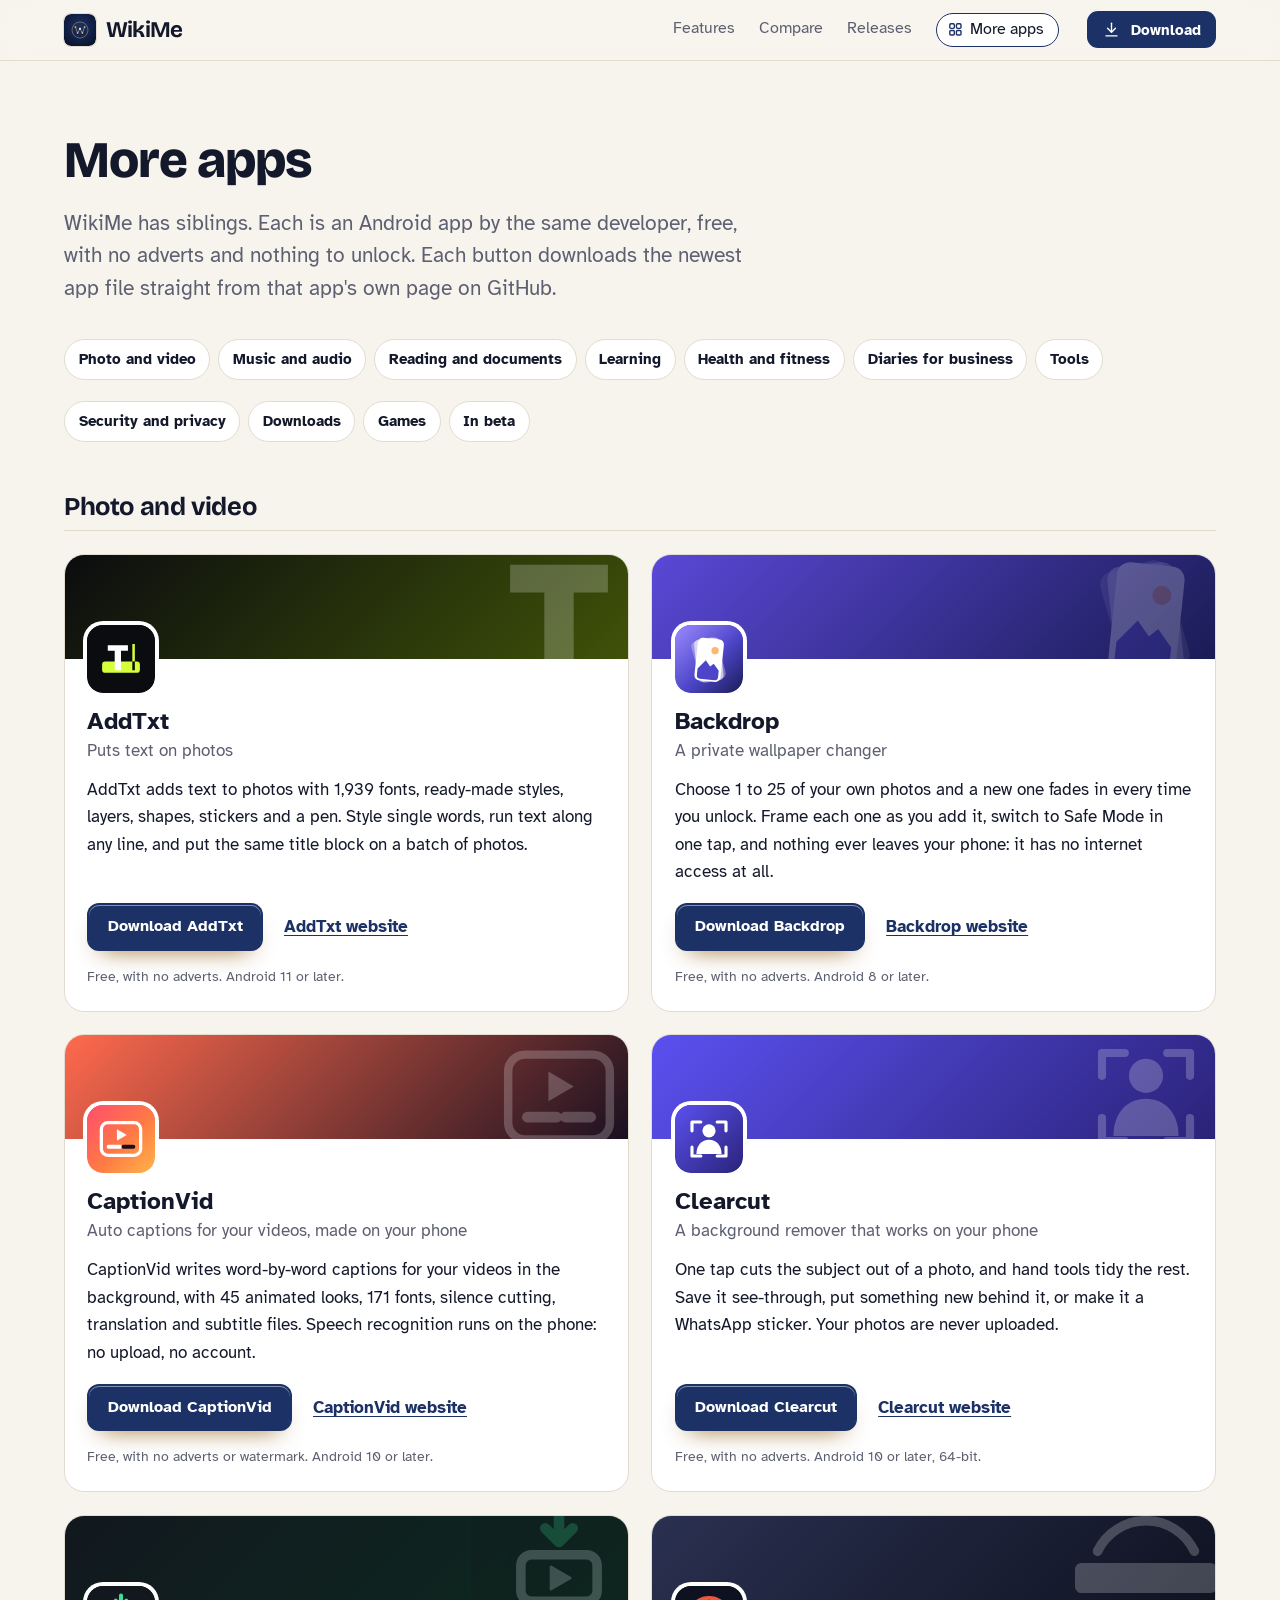
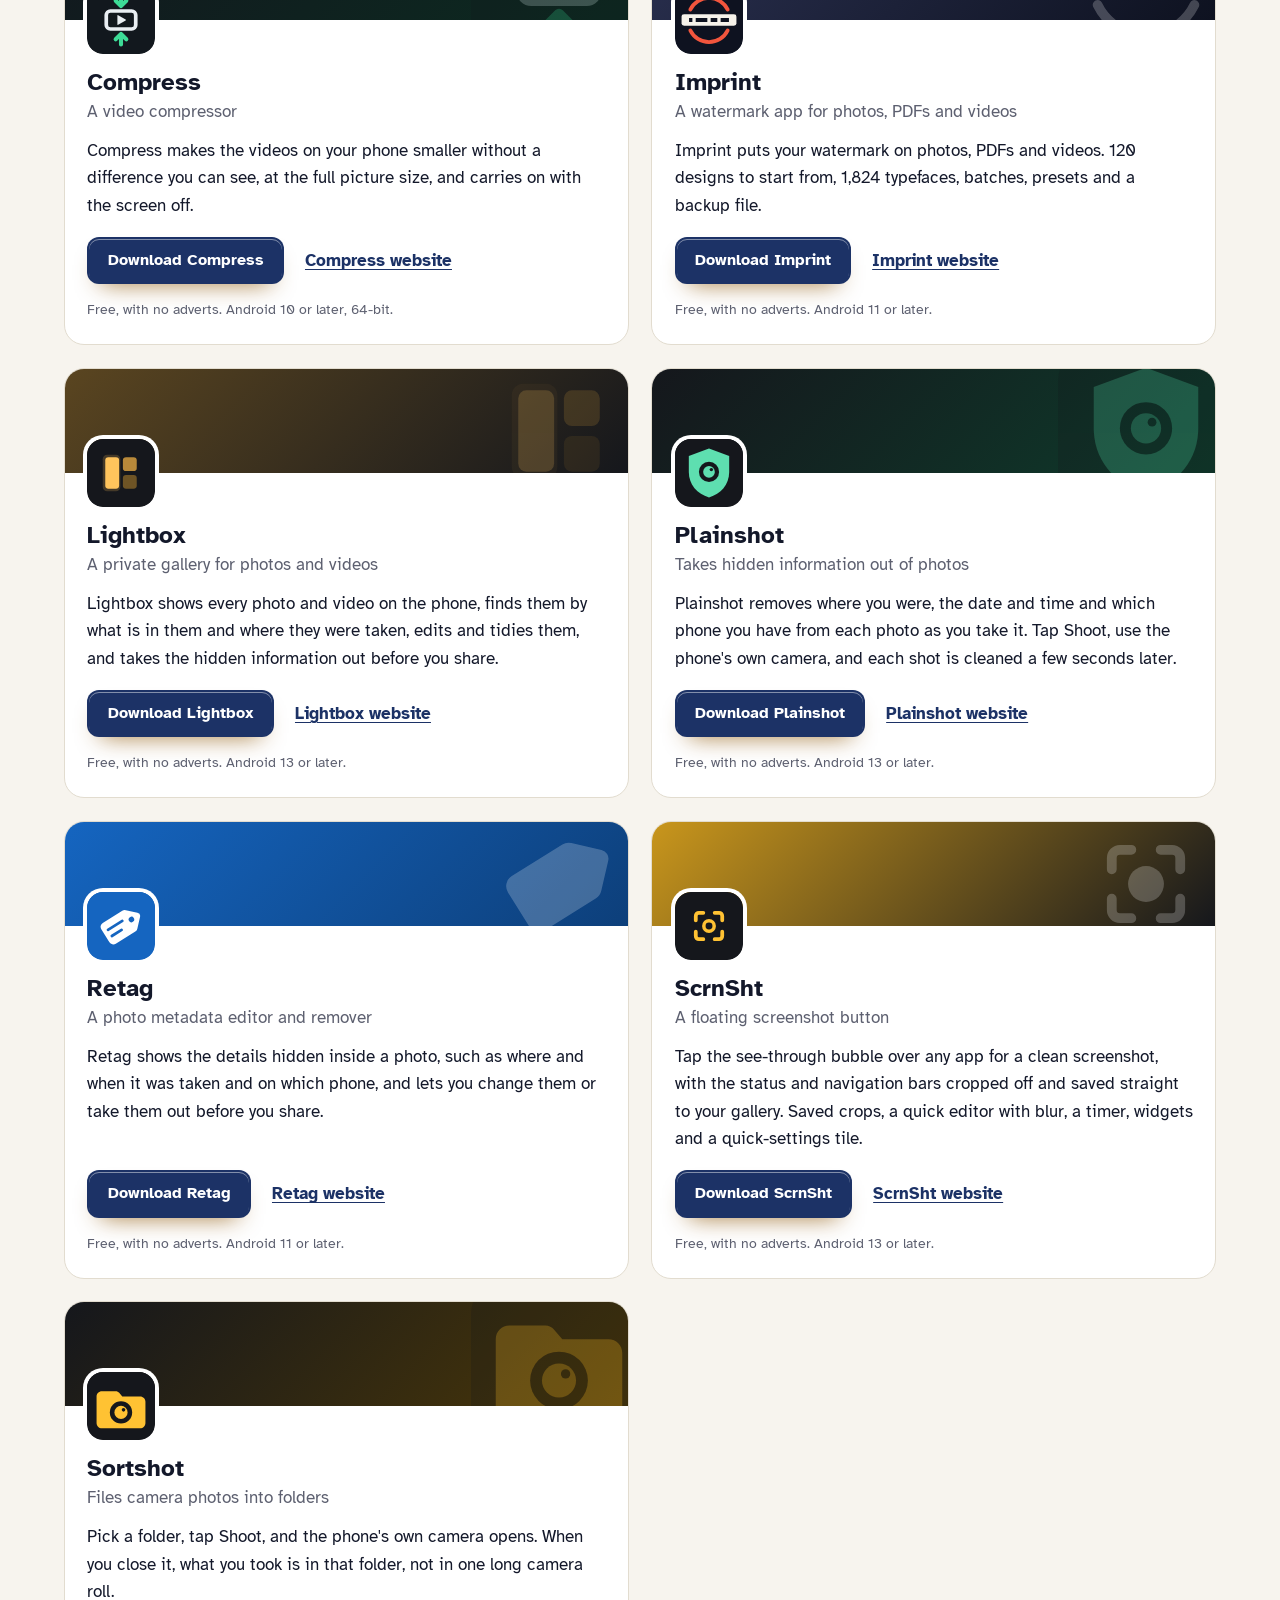
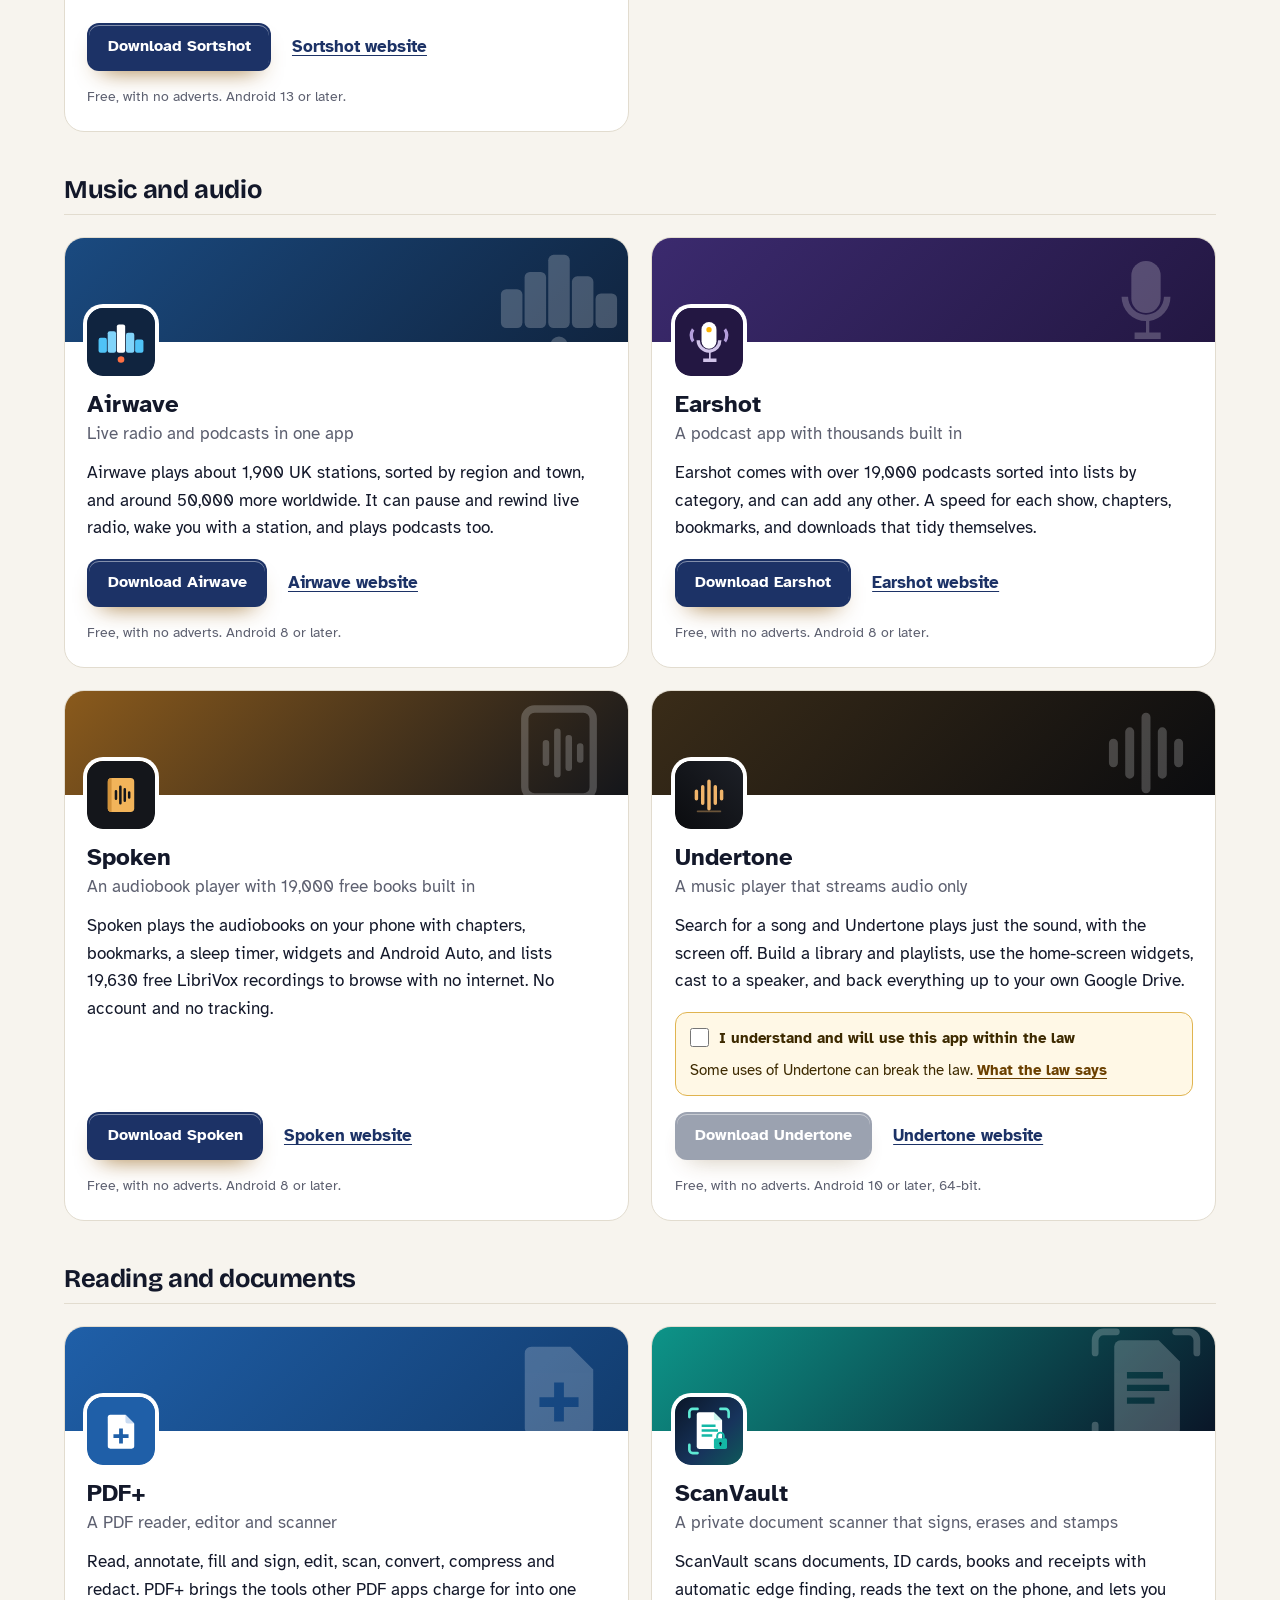
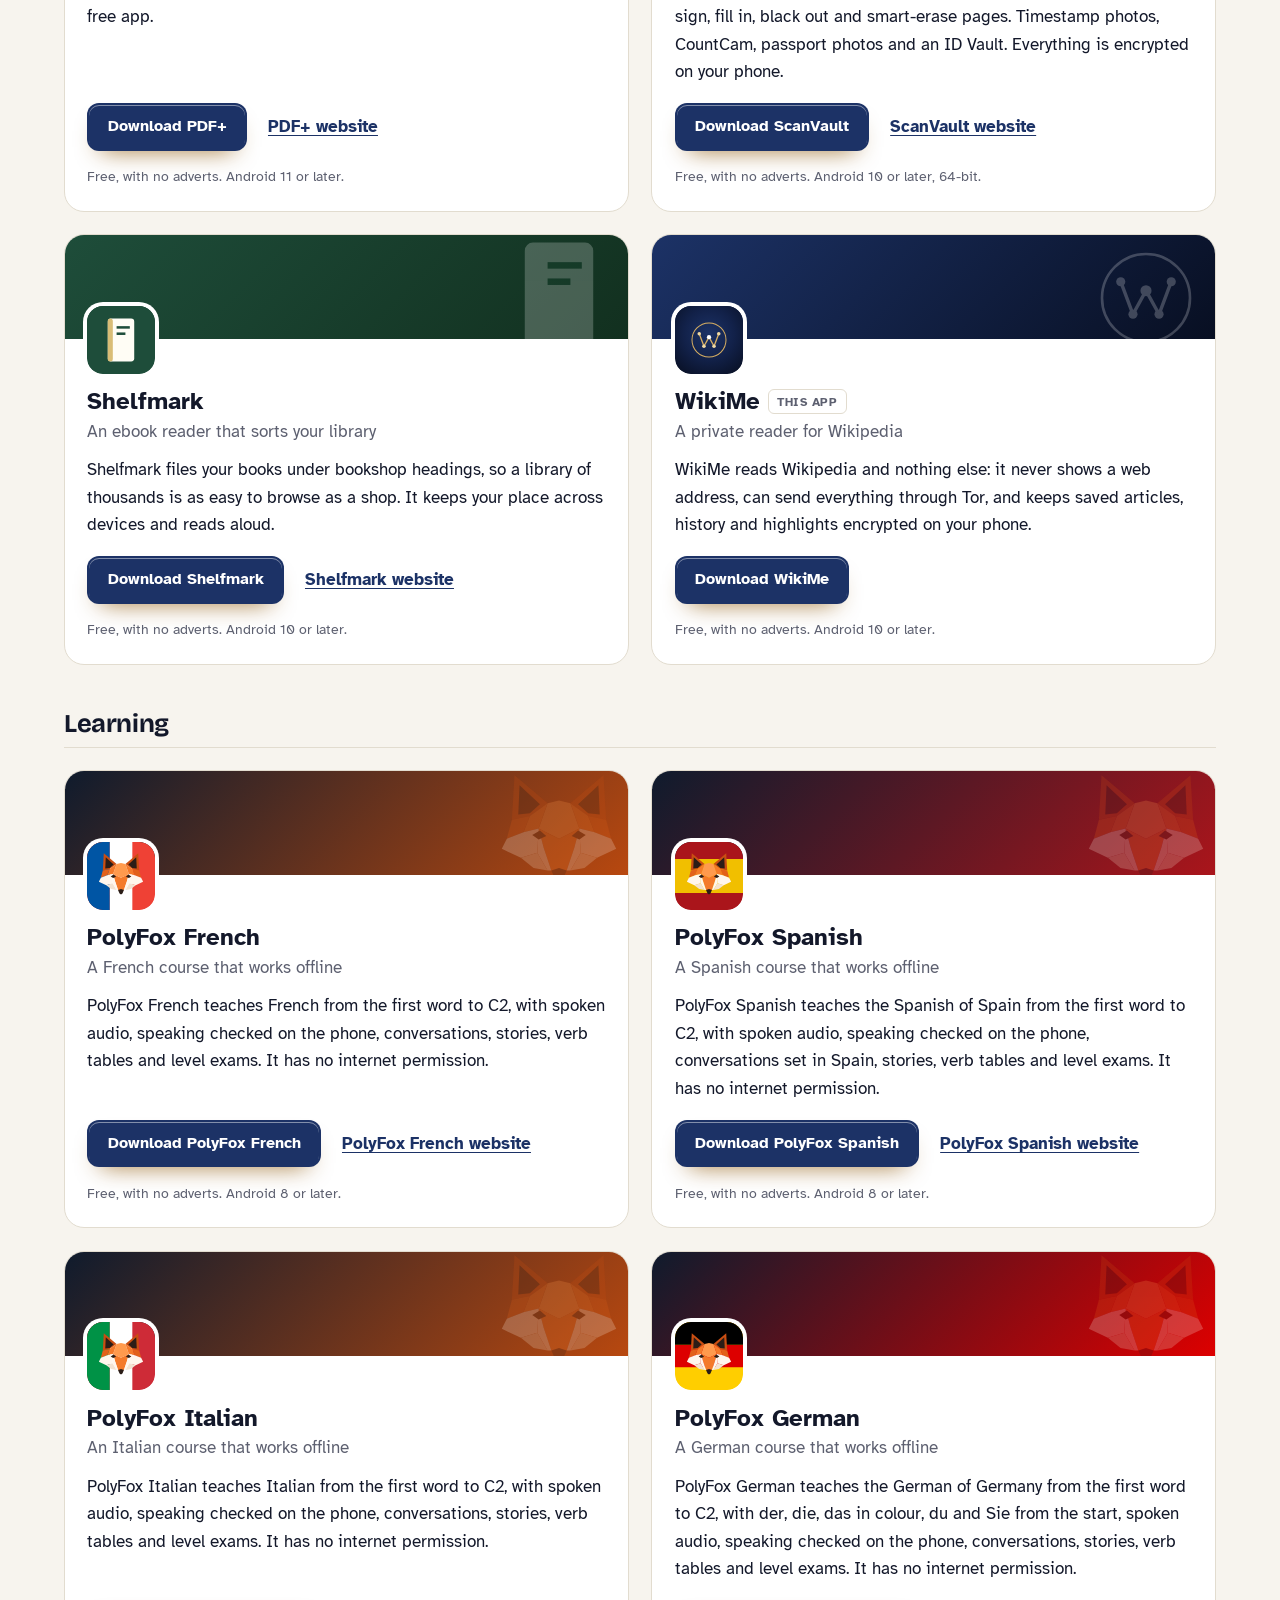
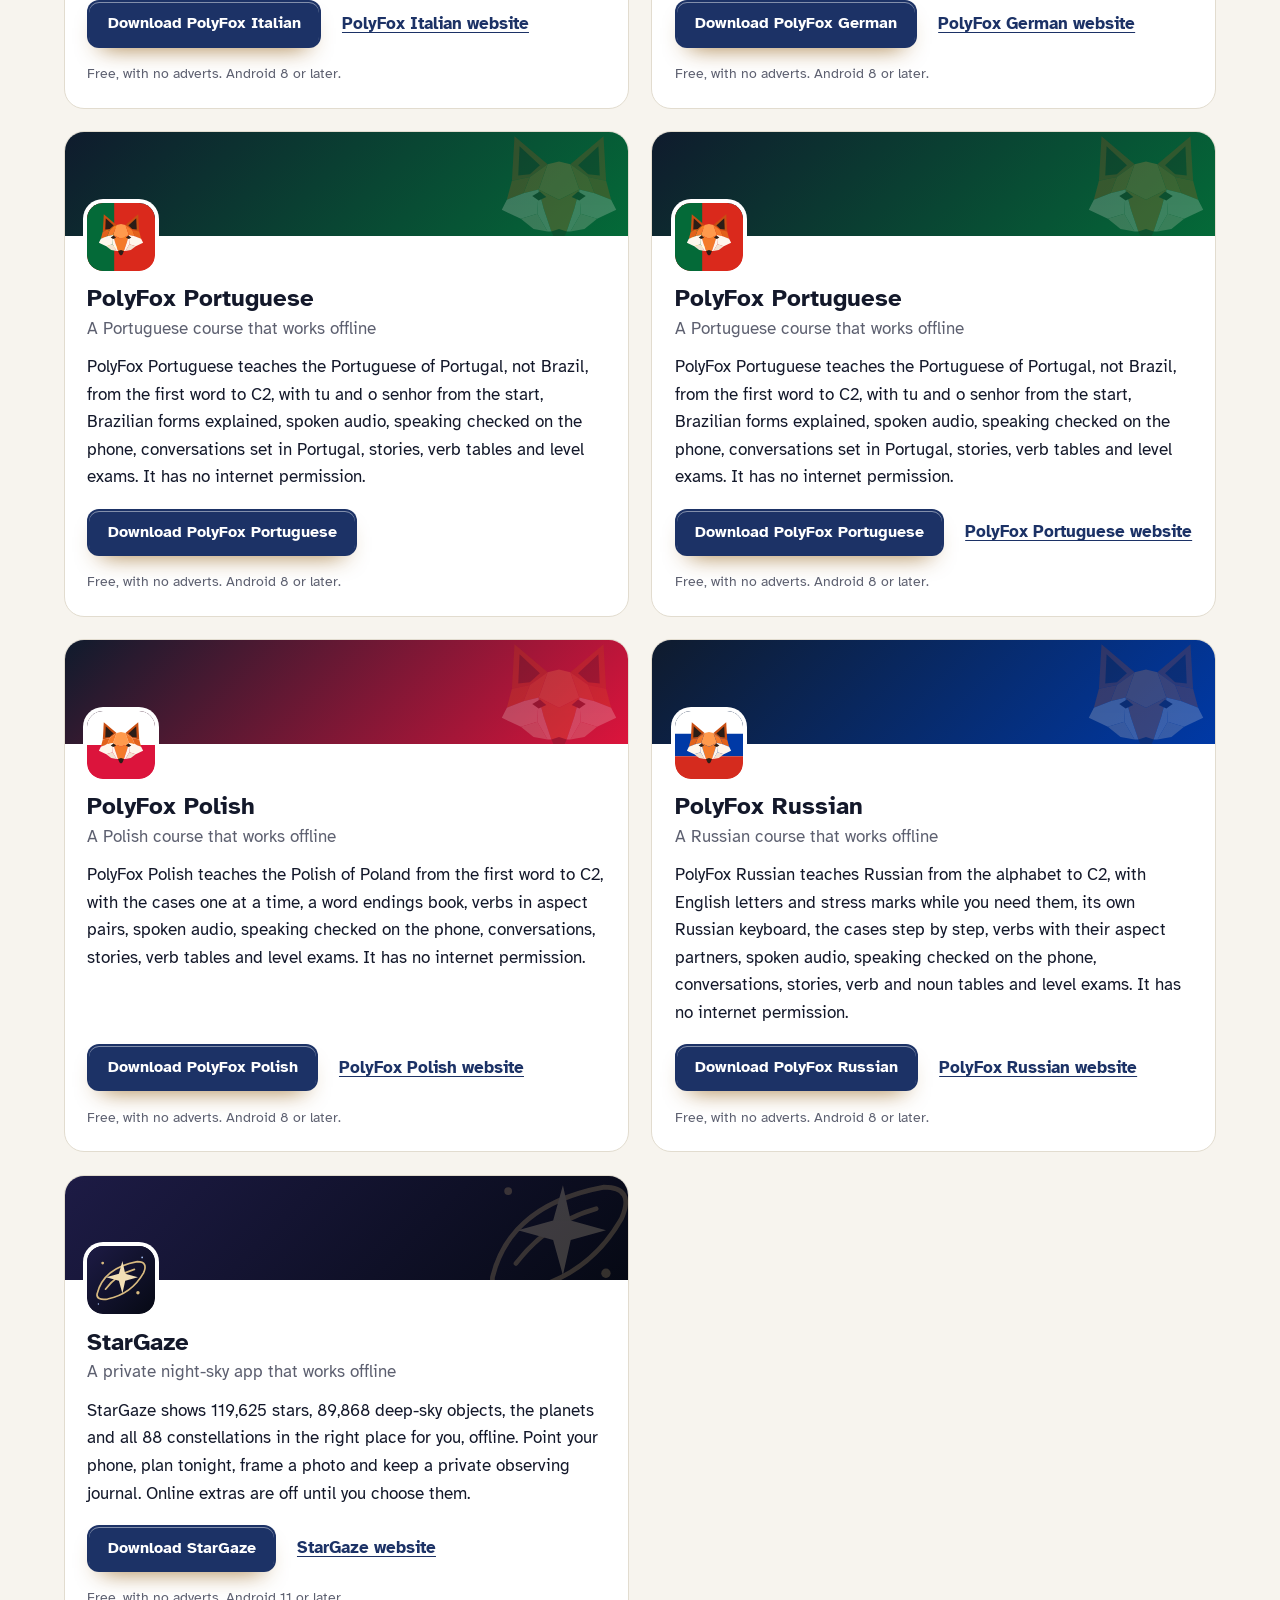
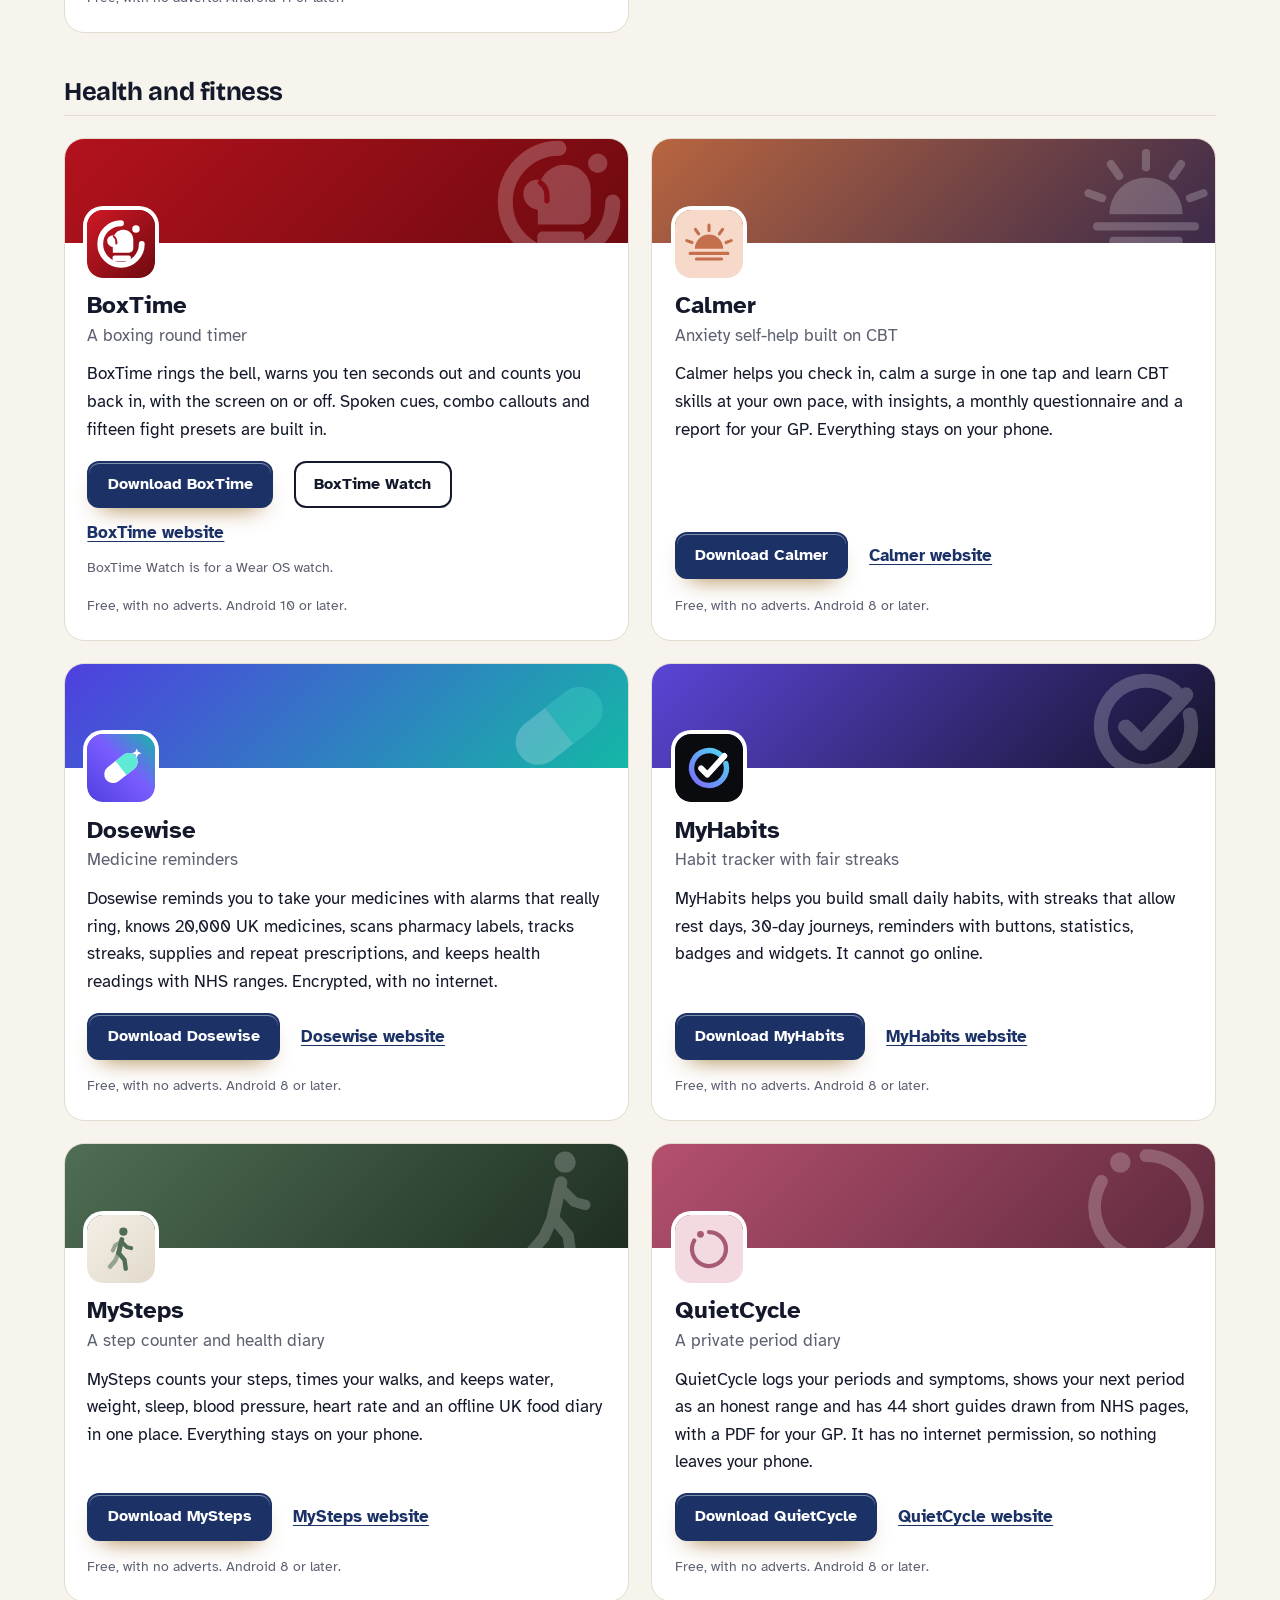
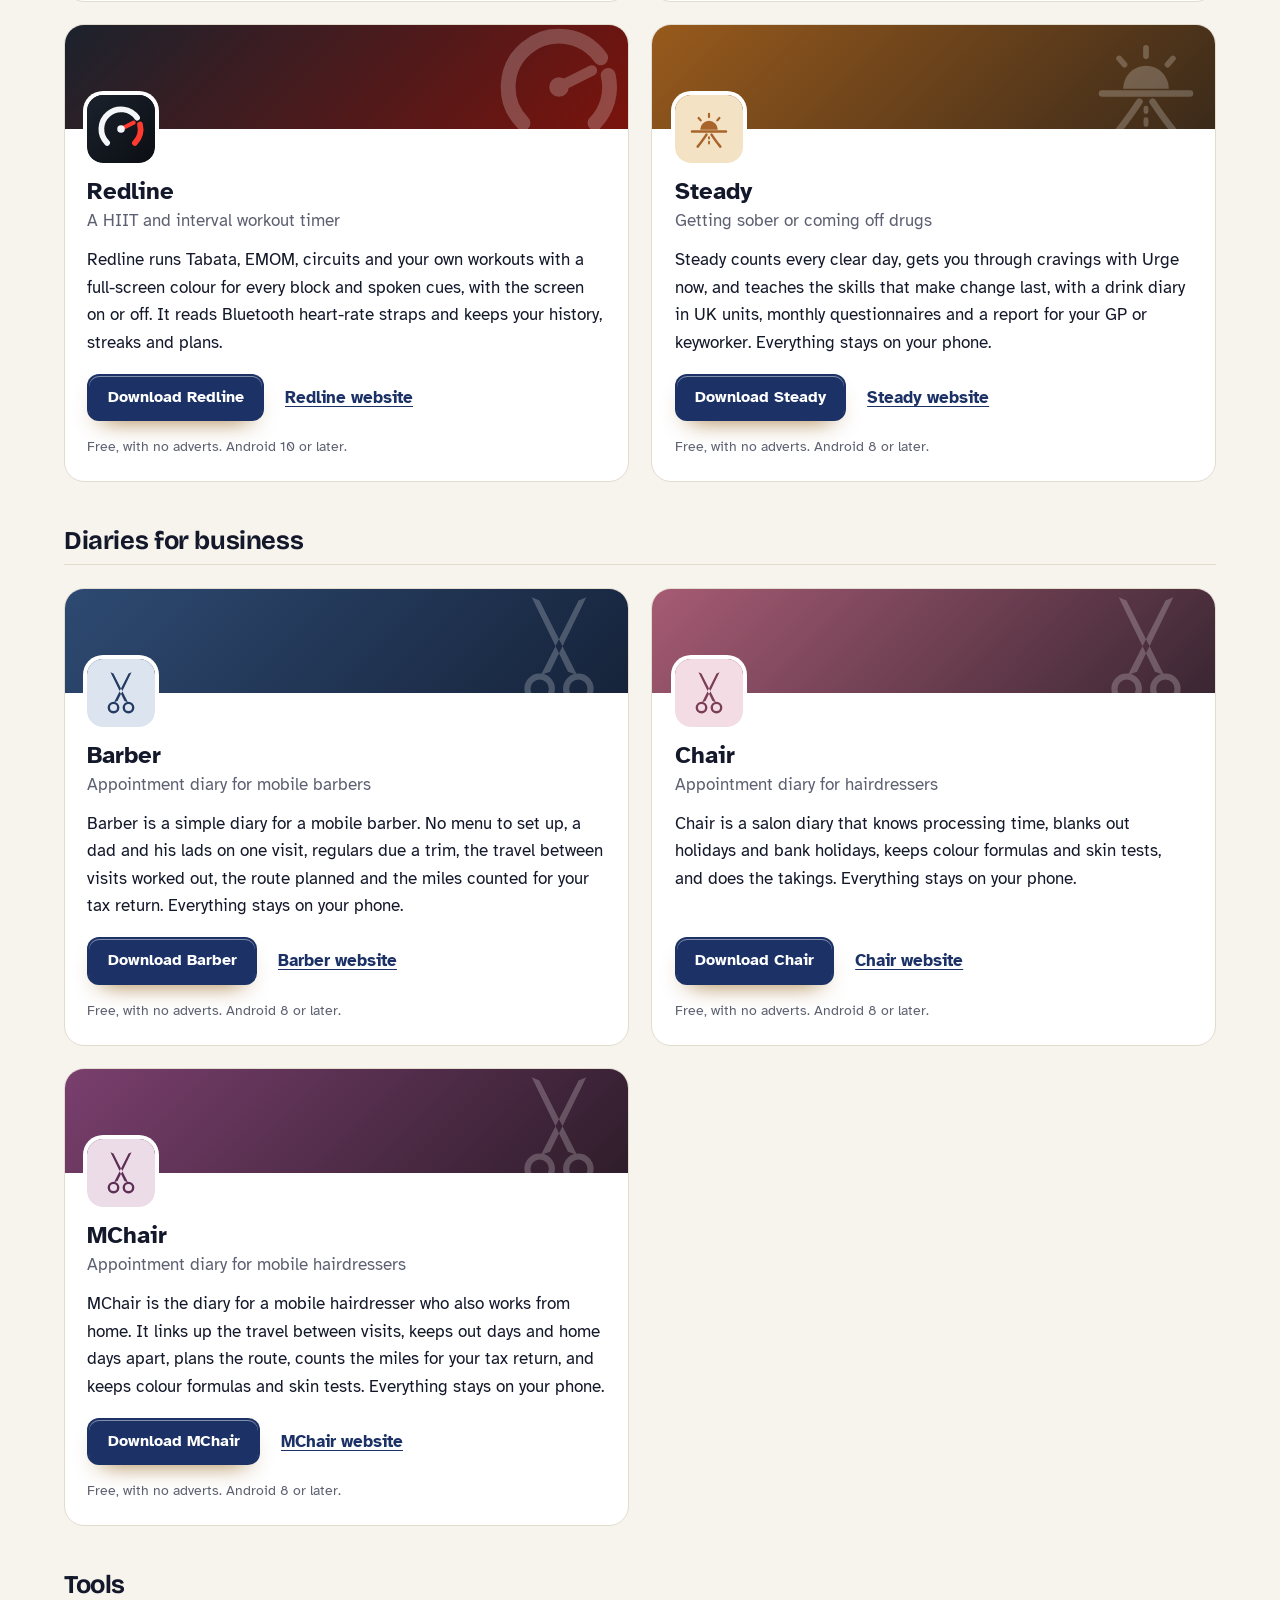
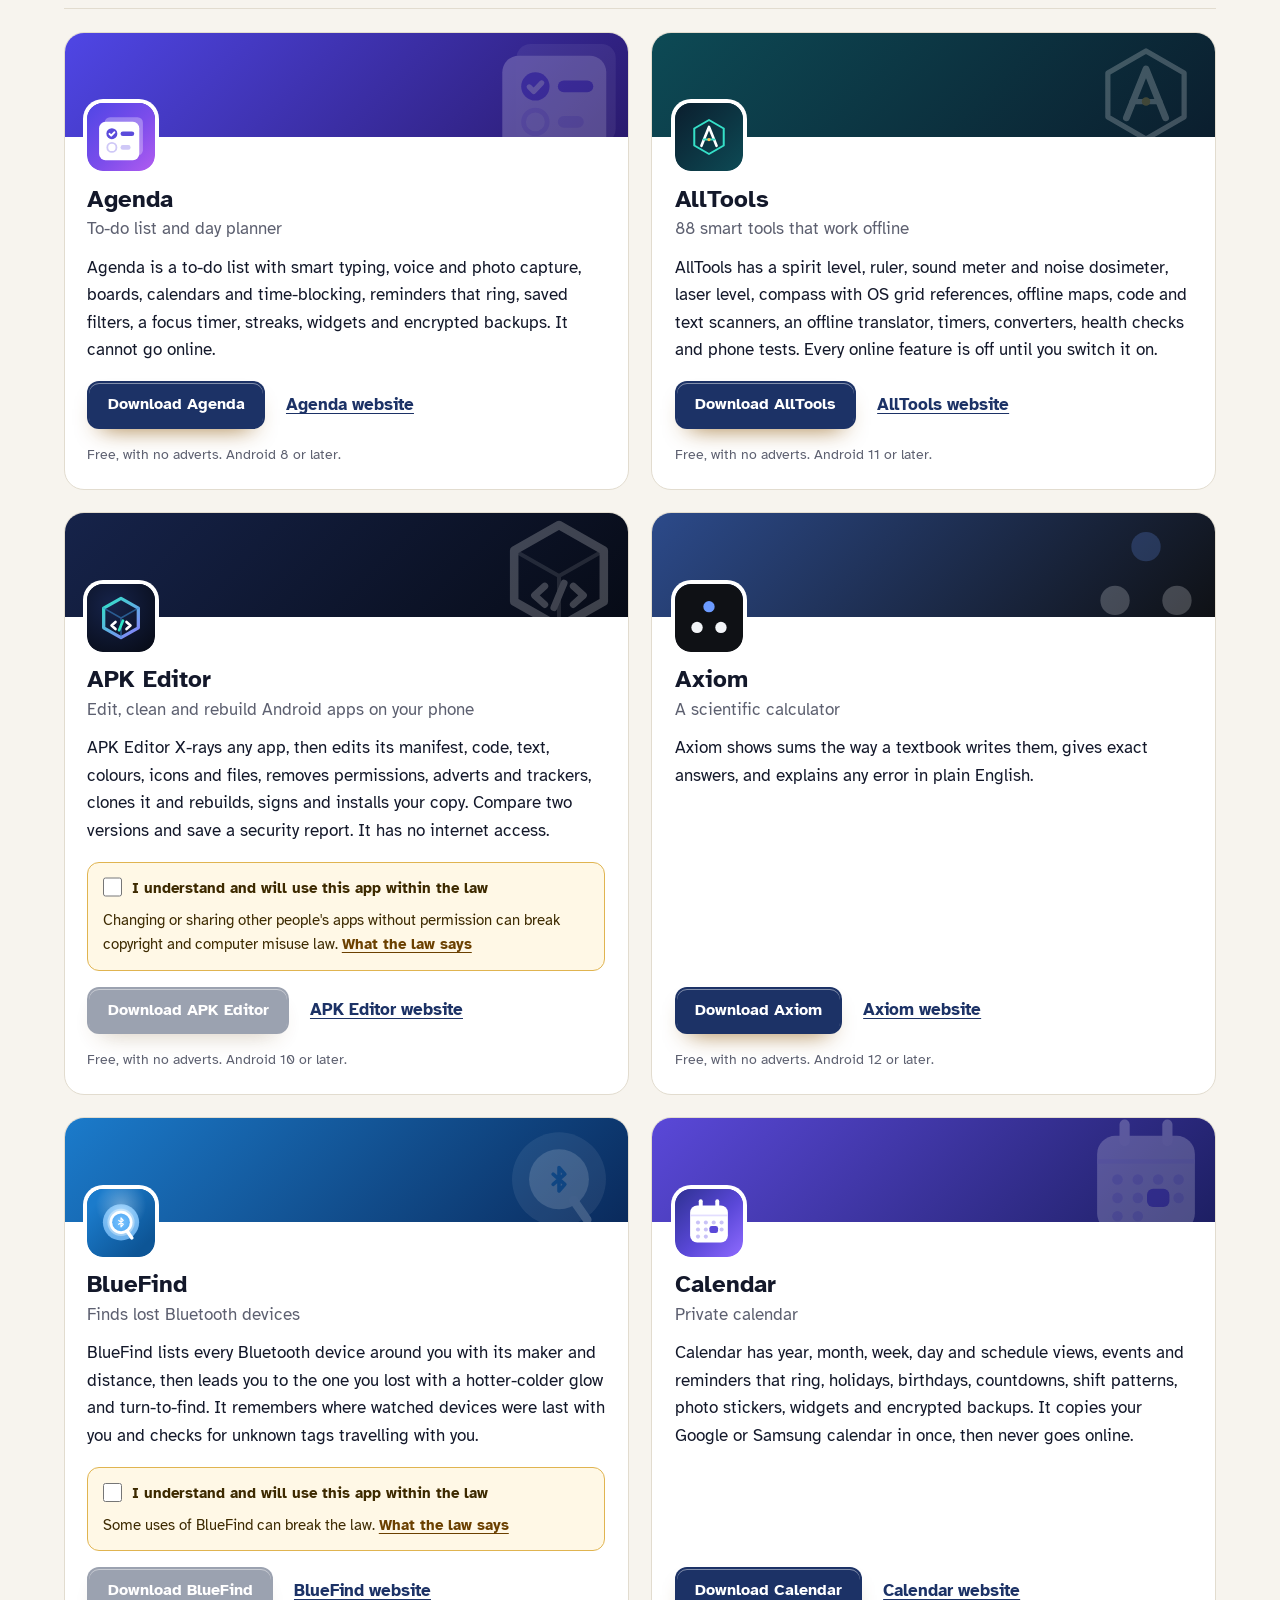
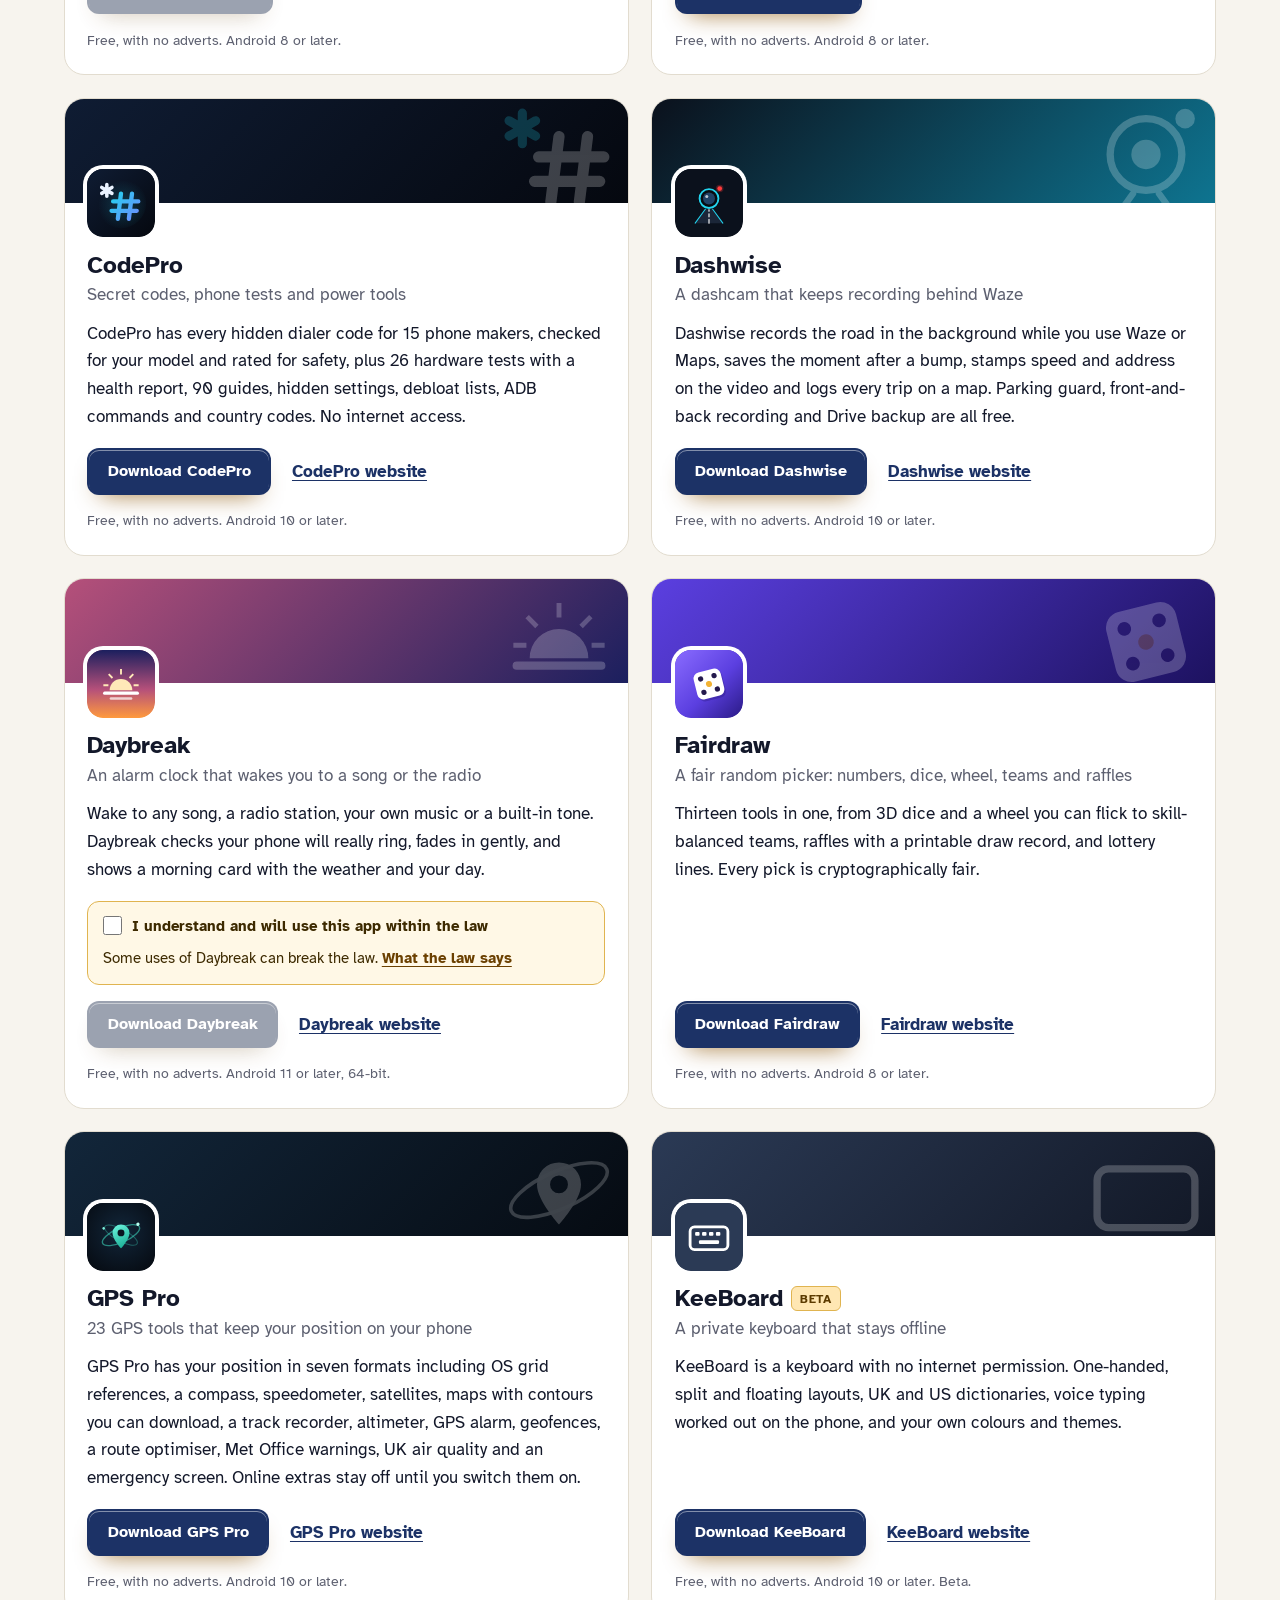
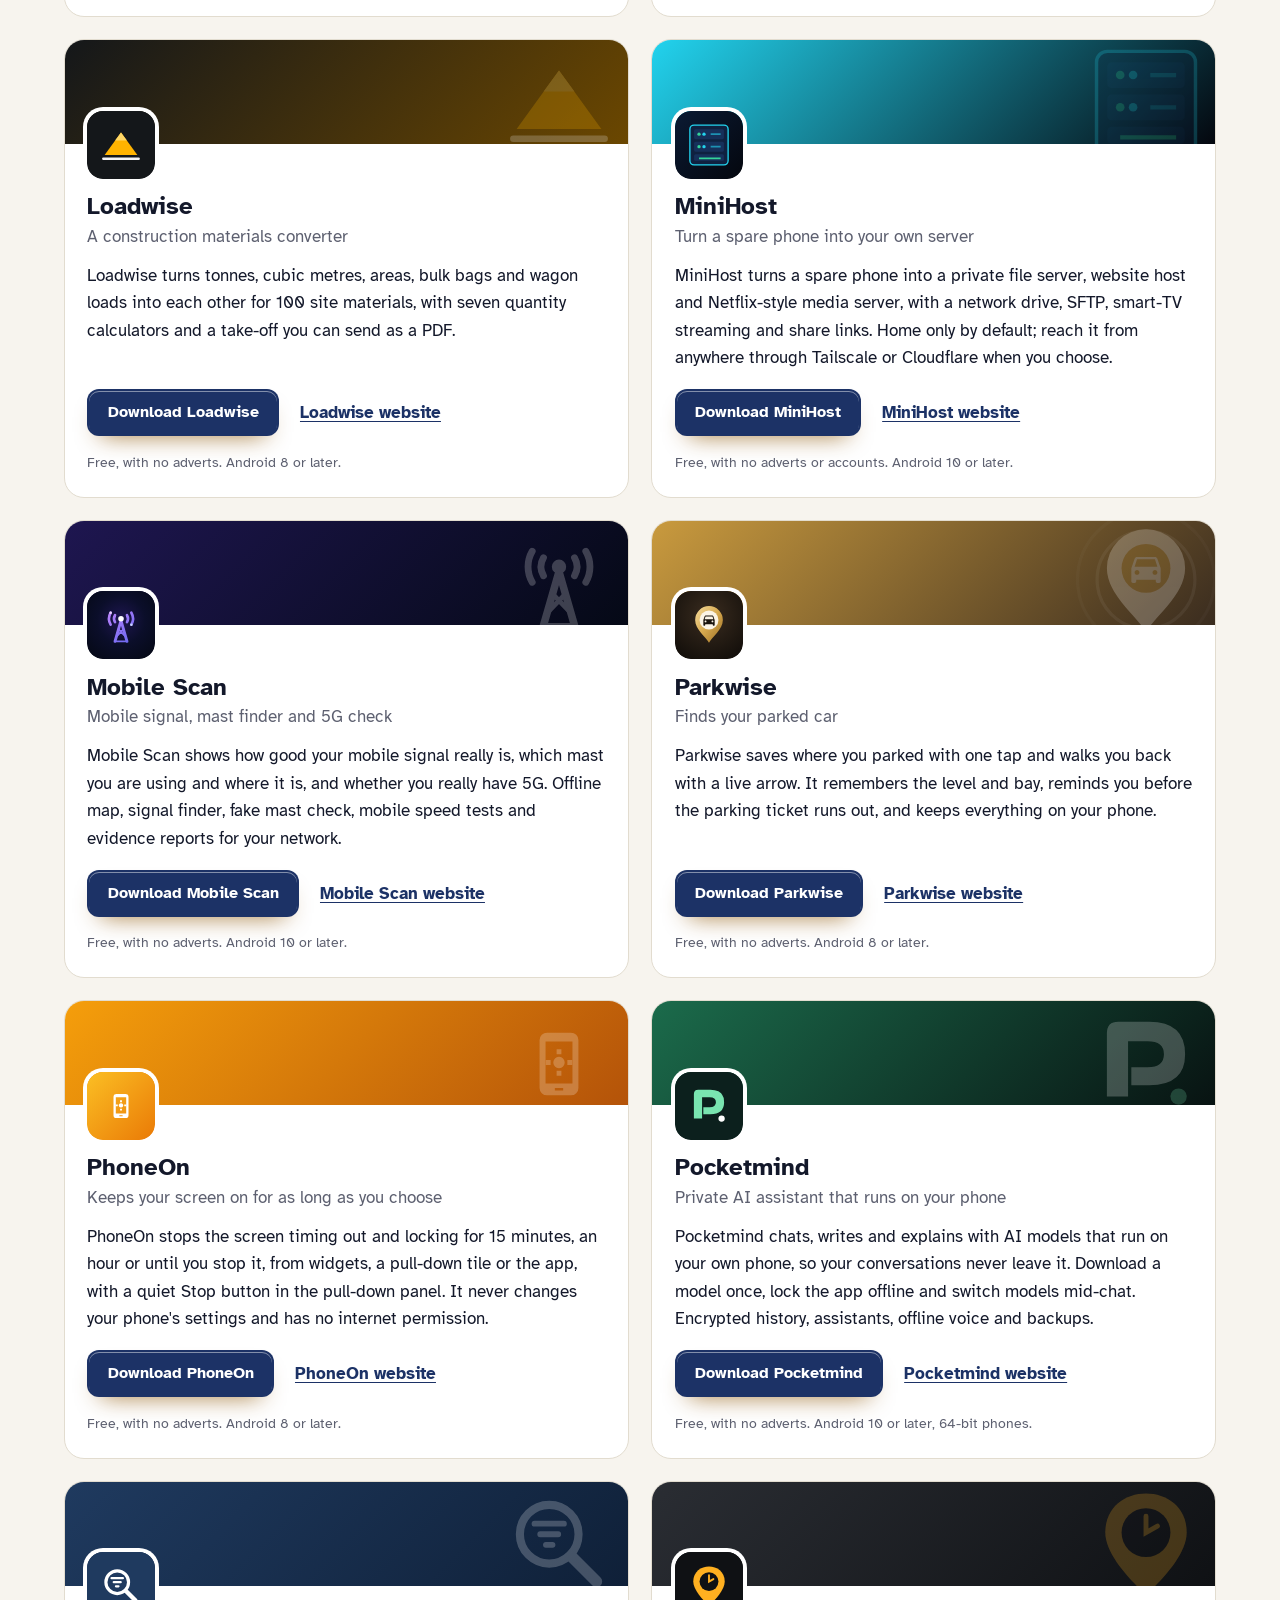
==== commit 11c986e4: "More apps: add PolyFox Portuguese" ====
--- a/more-apps.html
+++ b/more-apps.html
@@ -4,7 +4,7 @@
 <meta charset="utf-8">
 <meta name="viewport" content="width=device-width, initial-scale=1">
 <title>More free Android apps from the maker of WikiMe</title>
-<meta name="description" content="All 96 free Android apps from the maker of WikiMe, in one list by category, each with its download and a link to its website.">
+<meta name="description" content="All 97 free Android apps from the maker of WikiMe, in one list by category, each with its download and a link to its website.">
 <meta name="author" content="Jonathan Jackson">
 <link rel="canonical" href="https://customgpter.github.io/wikime/more-apps.html">
 <meta name="theme-color" content="#f7f4ee" media="(prefers-color-scheme: light)">
@@ -12,7 +12,7 @@
 <meta property="og:type" content="website">
 <meta property="og:site_name" content="WikiMe">
 <meta property="og:title" content="More free Android apps from the maker of WikiMe">
-<meta property="og:description" content="All 96 free Android apps from the maker of WikiMe, in one list by category, each with its download and a link to its website.">
+<meta property="og:description" content="All 97 free Android apps from the maker of WikiMe, in one list by category, each with its download and a link to its website.">
 <meta property="og:url" content="https://customgpter.github.io/wikime/more-apps.html">
 <meta property="og:image" content="https://customgpter.github.io/wikime/assets/og.png">
 <meta property="og:image:width" content="1200">
@@ -26,7 +26,7 @@
 <link rel="preload" href="./assets/fonts/atkinson-hyperlegible-latin-400-normal.woff2" as="font" type="font/woff2" crossorigin>
 <link rel="stylesheet" href="./assets/site.css?v=1">
 <link rel="stylesheet" href="./assets/house.css?v=1">
-<script type="application/ld+json">{"@context":"https://schema.org","@type":"ItemList","name":"Apps from the maker of WikiMe","url":"https://customgpter.github.io/wikime/more-apps.html","itemListElement":[{"@type":"ListItem","position":1,"name":"AddTxt","url":"https://customgpter.github.io/addtxt/"},{"@type":"ListItem","position":2,"name":"Backdrop","url":"https://customgpter.github.io/backdrop/"},{"@type":"ListItem","position":3,"name":"CaptionVid","url":"https://customgpter.github.io/captionvid/"},{"@type":"ListItem","position":4,"name":"Clearcut","url":"https://customgpter.github.io/clearcut/"},{"@type":"ListItem","position":5,"name":"Compress","url":"https://customgpter.github.io/compress/"},{"@type":"ListItem","position":6,"name":"Imprint","url":"https://customgpter.github.io/imprint/"},{"@type":"ListItem","position":7,"name":"Lightbox","url":"https://customgpter.github.io/lightbox/"},{"@type":"ListItem","position":8,"name":"Plainshot","url":"https://customgpter.github.io/plainshot/"},{"@type":"ListItem","position":9,"name":"Retag","url":"https://customgpter.github.io/retag/"},{"@type":"ListItem","position":10,"name":"ScrnSht","url":"https://customgpter.github.io/scrnsht/"},{"@type":"ListItem","position":11,"name":"Sortshot","url":"https://customgpter.github.io/sortshot/"},{"@type":"ListItem","position":12,"name":"Airwave","url":"https://customgpter.github.io/airwave/"},{"@type":"ListItem","position":13,"name":"Earshot","url":"https://customgpter.github.io/earshot/"},{"@type":"ListItem","position":14,"name":"Spoken","url":"https://customgpter.github.io/spoken/"},{"@type":"ListItem","position":15,"name":"Undertone","url":"https://customgpter.github.io/undertone/"},{"@type":"ListItem","position":16,"name":"PDF+","url":"https://customgpter.github.io/pdfplus/"},{"@type":"ListItem","position":17,"name":"ScanVault","url":"https://customgpter.github.io/scanvault/"},{"@type":"ListItem","position":18,"name":"Shelfmark","url":"https://customgpter.github.io/shelfmark/"},{"@type":"ListItem","position":19,"name":"WikiMe","url":"https://customgpter.github.io/wikime/"},{"@type":"ListItem","position":20,"name":"PolyFox French","url":"https://customgpter.github.io/polyfox/"},{"@type":"ListItem","position":21,"name":"PolyFox Italian","url":"https://customgpter.github.io/polyfox-italian/"},{"@type":"ListItem","position":22,"name":"PolyFox German","url":"https://customgpter.github.io/polyfox-german/"},{"@type":"ListItem","position":23,"name":"PolyFox Polish","url":"https://customgpter.github.io/polyfox-polish/"},{"@type":"ListItem","position":24,"name":"PolyFox Russian","url":"https://customgpter.github.io/polyfox-russian/"},{"@type":"ListItem","position":25,"name":"StarGaze","url":"https://customgpter.github.io/stargaze/"},{"@type":"ListItem","position":26,"name":"BoxTime","url":"https://customgpter.github.io/boxtime/"},{"@type":"ListItem","position":27,"name":"Calmer","url":"https://customgpter.github.io/calmer/"},{"@type":"ListItem","position":28,"name":"Dosewise","url":"https://customgpter.github.io/dosewise/"},{"@type":"ListItem","position":29,"name":"MyHabits","url":"https://customgpter.github.io/myhabits/"},{"@type":"ListItem","position":30,"name":"MySteps","url":"https://customgpter.github.io/mysteps/"},{"@type":"ListItem","position":31,"name":"QuietCycle","url":"https://customgpter.github.io/quietcycle/"},{"@type":"ListItem","position":32,"name":"Redline","url":"https://customgpter.github.io/redline/"},{"@type":"ListItem","position":33,"name":"Steady","url":"https://customgpter.github.io/steady/"},{"@type":"ListItem","position":34,"name":"Barber","url":"https://customgpter.github.io/barber/"},{"@type":"ListItem","position":35,"name":"Chair","url":"https://customgpter.github.io/chair/"},{"@type":"ListItem","position":36,"name":"MChair","url":"https://customgpter.github.io/mchair/"},{"@type":"ListItem","position":37,"name":"Agenda","url":"https://customgpter.github.io/agenda/"},{"@type":"ListItem","position":38,"name":"AllTools","url":"https://customgpter.github.io/alltools/"},{"@type":"ListItem","position":39,"name":"APK Editor","url":"https://customgpter.github.io/apkeditor/"},{"@type":"ListItem","position":40,"name":"Axiom","url":"https://customgpter.github.io/axiom/"},{"@type":"ListItem","position":41,"name":"BlueFind","url":"https://customgpter.github.io/bluefind/"},{"@type":"ListItem","position":42,"name":"Calendar","url":"https://customgpter.github.io/calendar/"},{"@type":"ListItem","position":43,"name":"CodePro","url":"https://customgpter.github.io/codepro/"},{"@type":"ListItem","position":44,"name":"Dashwise","url":"https://customgpter.github.io/dashwise/"},{"@type":"ListItem","position":45,"name":"Daybreak","url":"https://customgpter.github.io/daybreak/"},{"@type":"ListItem","position":46,"name":"Fairdraw","url":"https://customgpter.github.io/fairdraw/"},{"@type":"ListItem","position":47,"name":"GPS Pro","url":"https://customgpter.github.io/gpspro/"},{"@type":"ListItem","position":48,"name":"KeeBoard","url":"https://customgpter.github.io/keeboard/"},{"@type":"ListItem","position":49,"name":"Loadwise","url":"https://customgpter.github.io/loadwise/"},{"@type":"ListItem","position":50,"name":"MiniHost","url":"https://customgpter.github.io/minihost/"},{"@type":"ListItem","position":51,"name":"Mobile Scan","url":"https://customgpter.github.io/mobilescan/"},{"@type":"ListItem","position":52,"name":"Parkwise","url":"https://customgpter.github.io/parkwise/"},{"@type":"ListItem","position":53,"name":"PhoneOn","url":"https://customgpter.github.io/phoneon/"},{"@type":"ListItem","position":54,"name":"Pocketmind","url":"https://customgpter.github.io/pocketmind/"},{"@type":"ListItem","position":55,"name":"Refine","url":"https://customgpter.github.io/refine/"},{"@type":"ListItem","position":56,"name":"Shiftwise","url":"https://customgpter.github.io/shiftwise/"},{"@type":"ListItem","position":57,"name":"SimpleCalc","url":"https://customgpter.github.io/simplecalc/"},{"@type":"ListItem","position":58,"name":"Skyline","url":"https://customgpter.github.io/skyline/"},{"@type":"ListItem","position":59,"name":"Slipway","url":"https://customgpter.github.io/slipway/"},{"@type":"ListItem","position":60,"name":"Tagger","url":"https://customgpter.github.io/tagger/"},{"@type":"ListItem","position":61,"name":"TotalClean","url":"https://customgpter.github.io/totalclean/"},{"@type":"ListItem","position":62,"name":"TVLink","url":"https://customgpter.github.io/tvlink/"},{"@type":"ListItem","position":63,"name":"Unbox","url":"https://customgpter.github.io/unbox/"},{"@type":"ListItem","position":64,"name":"WhatsKeep","url":"https://customgpter.github.io/whatskeep/"},{"@type":"ListItem","position":65,"name":"WiFi Scan","url":"https://customgpter.github.io/wifiscan/"},{"@type":"ListItem","position":66,"name":"Auditly","url":"https://customgpter.github.io/auditly/"},{"@type":"ListItem","position":67,"name":"Backchannel","url":"https://customgpter.github.io/backchannel/"},{"@type":"ListItem","position":68,"name":"ENotes","url":"https://customgpter.github.io/enotes/"},{"@type":"ListItem","position":69,"name":"FindMe","url":"https://customgpter.github.io/findme/"},{"@type":"ListItem","position":70,"name":"iLock","url":"https://customgpter.github.io/ilock/"},{"@type":"ListItem","position":71,"name":"ImSafe","url":"https://customgpter.github.io/imsafe/"},{"@type":"ListItem","position":72,"name":"IShred","url":"https://customgpter.github.io/ishred/"},{"@type":"ListItem","position":73,"name":"LockBox","url":"https://customgpter.github.io/lockbox/"},{"@type":"ListItem","position":74,"name":"PassVault","url":"https://customgpter.github.io/passvault/"},{"@type":"ListItem","position":75,"name":"SpyFind","url":"https://customgpter.github.io/spyfind/"},{"@type":"ListItem","position":76,"name":"TextWipe","url":"https://customgpter.github.io/textwipe/"},{"@type":"ListItem","position":77,"name":"Tracewire","url":"https://customgpter.github.io/tracewire/"},{"@type":"ListItem","position":78,"name":"Vigil","url":"https://customgpter.github.io/vigil/"},{"@type":"ListItem","position":79,"name":"Grab","url":"https://customgpter.github.io/grab/"},{"@type":"ListItem","position":80,"name":"Swarm","url":"https://customgpter.github.io/swarm/"},{"@type":"ListItem","position":81,"name":"Plane Games","url":"https://customgpter.github.io/plane-games/"},{"@type":"ListItem","position":82,"name":"Ninefold","url":"https://customgpter.github.io/ninefold/"},{"@type":"ListItem","position":83,"name":"Cubewise","url":"https://customgpter.github.io/cubewise/"},{"@type":"ListItem","position":84,"name":"Tilewise","url":"https://customgpter.github.io/tilewise/"},{"@type":"ListItem","position":85,"name":"Letterwise","url":"https://customgpter.github.io/letterwise/"},{"@type":"ListItem","position":86,"name":"Kingside","url":"https://customgpter.github.io/kingside/"},{"@type":"ListItem","position":87,"name":"Deckhand","url":"https://customgpter.github.io/deckhand/"},{"@type":"ListItem","position":88,"name":"SNESForge","url":"https://customgpter.github.io/snesforge/"},{"@type":"ListItem","position":89,"name":"Fame Boy","url":"https://customgpter.github.io/fameboy/"},{"@type":"ListItem","position":90,"name":"PSPPro","url":"https://customgpter.github.io/psppro/"},{"@type":"ListItem","position":91,"name":"MegaGen","url":"https://customgpter.github.io/megagen/"},{"@type":"ListItem","position":92,"name":"QVR","url":"https://customgpter.github.io/qvr/"},{"@type":"ListItem","position":93,"name":"QVR Watch","url":"https://customgpter.github.io/qvr-watch/"},{"@type":"ListItem","position":94,"name":"QVRLite","url":"https://customgpter.github.io/qvrlite/"},{"@type":"ListItem","position":95,"name":"Onionz","url":"https://customgpter.github.io/onionz/"},{"@type":"ListItem","position":96,"name":"OnionzWeb","url":"https://customgpter.github.io/onionzweb/"}]}</script>
+<script type="application/ld+json">{"@context":"https://schema.org","@type":"ItemList","name":"Apps from the maker of WikiMe","url":"https://customgpter.github.io/wikime/more-apps.html","itemListElement":[{"@type":"ListItem","position":1,"name":"AddTxt","url":"https://customgpter.github.io/addtxt/"},{"@type":"ListItem","position":2,"name":"Backdrop","url":"https://customgpter.github.io/backdrop/"},{"@type":"ListItem","position":3,"name":"CaptionVid","url":"https://customgpter.github.io/captionvid/"},{"@type":"ListItem","position":4,"name":"Clearcut","url":"https://customgpter.github.io/clearcut/"},{"@type":"ListItem","position":5,"name":"Compress","url":"https://customgpter.github.io/compress/"},{"@type":"ListItem","position":6,"name":"Imprint","url":"https://customgpter.github.io/imprint/"},{"@type":"ListItem","position":7,"name":"Lightbox","url":"https://customgpter.github.io/lightbox/"},{"@type":"ListItem","position":8,"name":"Plainshot","url":"https://customgpter.github.io/plainshot/"},{"@type":"ListItem","position":9,"name":"Retag","url":"https://customgpter.github.io/retag/"},{"@type":"ListItem","position":10,"name":"ScrnSht","url":"https://customgpter.github.io/scrnsht/"},{"@type":"ListItem","position":11,"name":"Sortshot","url":"https://customgpter.github.io/sortshot/"},{"@type":"ListItem","position":12,"name":"Airwave","url":"https://customgpter.github.io/airwave/"},{"@type":"ListItem","position":13,"name":"Earshot","url":"https://customgpter.github.io/earshot/"},{"@type":"ListItem","position":14,"name":"Spoken","url":"https://customgpter.github.io/spoken/"},{"@type":"ListItem","position":15,"name":"Undertone","url":"https://customgpter.github.io/undertone/"},{"@type":"ListItem","position":16,"name":"PDF+","url":"https://customgpter.github.io/pdfplus/"},{"@type":"ListItem","position":17,"name":"ScanVault","url":"https://customgpter.github.io/scanvault/"},{"@type":"ListItem","position":18,"name":"Shelfmark","url":"https://customgpter.github.io/shelfmark/"},{"@type":"ListItem","position":19,"name":"WikiMe","url":"https://customgpter.github.io/wikime/"},{"@type":"ListItem","position":20,"name":"PolyFox French","url":"https://customgpter.github.io/polyfox/"},{"@type":"ListItem","position":21,"name":"PolyFox Italian","url":"https://customgpter.github.io/polyfox-italian/"},{"@type":"ListItem","position":22,"name":"PolyFox German","url":"https://customgpter.github.io/polyfox-german/"},{"@type":"ListItem","position":23,"name":"PolyFox Portuguese","url":"https://customgpter.github.io/polyfox-portuguese/"},{"@type":"ListItem","position":24,"name":"PolyFox Polish","url":"https://customgpter.github.io/polyfox-polish/"},{"@type":"ListItem","position":25,"name":"PolyFox Russian","url":"https://customgpter.github.io/polyfox-russian/"},{"@type":"ListItem","position":26,"name":"StarGaze","url":"https://customgpter.github.io/stargaze/"},{"@type":"ListItem","position":27,"name":"BoxTime","url":"https://customgpter.github.io/boxtime/"},{"@type":"ListItem","position":28,"name":"Calmer","url":"https://customgpter.github.io/calmer/"},{"@type":"ListItem","position":29,"name":"Dosewise","url":"https://customgpter.github.io/dosewise/"},{"@type":"ListItem","position":30,"name":"MyHabits","url":"https://customgpter.github.io/myhabits/"},{"@type":"ListItem","position":31,"name":"MySteps","url":"https://customgpter.github.io/mysteps/"},{"@type":"ListItem","position":32,"name":"QuietCycle","url":"https://customgpter.github.io/quietcycle/"},{"@type":"ListItem","position":33,"name":"Redline","url":"https://customgpter.github.io/redline/"},{"@type":"ListItem","position":34,"name":"Steady","url":"https://customgpter.github.io/steady/"},{"@type":"ListItem","position":35,"name":"Barber","url":"https://customgpter.github.io/barber/"},{"@type":"ListItem","position":36,"name":"Chair","url":"https://customgpter.github.io/chair/"},{"@type":"ListItem","position":37,"name":"MChair","url":"https://customgpter.github.io/mchair/"},{"@type":"ListItem","position":38,"name":"Agenda","url":"https://customgpter.github.io/agenda/"},{"@type":"ListItem","position":39,"name":"AllTools","url":"https://customgpter.github.io/alltools/"},{"@type":"ListItem","position":40,"name":"APK Editor","url":"https://customgpter.github.io/apkeditor/"},{"@type":"ListItem","position":41,"name":"Axiom","url":"https://customgpter.github.io/axiom/"},{"@type":"ListItem","position":42,"name":"BlueFind","url":"https://customgpter.github.io/bluefind/"},{"@type":"ListItem","position":43,"name":"Calendar","url":"https://customgpter.github.io/calendar/"},{"@type":"ListItem","position":44,"name":"CodePro","url":"https://customgpter.github.io/codepro/"},{"@type":"ListItem","position":45,"name":"Dashwise","url":"https://customgpter.github.io/dashwise/"},{"@type":"ListItem","position":46,"name":"Daybreak","url":"https://customgpter.github.io/daybreak/"},{"@type":"ListItem","position":47,"name":"Fairdraw","url":"https://customgpter.github.io/fairdraw/"},{"@type":"ListItem","position":48,"name":"GPS Pro","url":"https://customgpter.github.io/gpspro/"},{"@type":"ListItem","position":49,"name":"KeeBoard","url":"https://customgpter.github.io/keeboard/"},{"@type":"ListItem","position":50,"name":"Loadwise","url":"https://customgpter.github.io/loadwise/"},{"@type":"ListItem","position":51,"name":"MiniHost","url":"https://customgpter.github.io/minihost/"},{"@type":"ListItem","position":52,"name":"Mobile Scan","url":"https://customgpter.github.io/mobilescan/"},{"@type":"ListItem","position":53,"name":"Parkwise","url":"https://customgpter.github.io/parkwise/"},{"@type":"ListItem","position":54,"name":"PhoneOn","url":"https://customgpter.github.io/phoneon/"},{"@type":"ListItem","position":55,"name":"Pocketmind","url":"https://customgpter.github.io/pocketmind/"},{"@type":"ListItem","position":56,"name":"Refine","url":"https://customgpter.github.io/refine/"},{"@type":"ListItem","position":57,"name":"Shiftwise","url":"https://customgpter.github.io/shiftwise/"},{"@type":"ListItem","position":58,"name":"SimpleCalc","url":"https://customgpter.github.io/simplecalc/"},{"@type":"ListItem","position":59,"name":"Skyline","url":"https://customgpter.github.io/skyline/"},{"@type":"ListItem","position":60,"name":"Slipway","url":"https://customgpter.github.io/slipway/"},{"@type":"ListItem","position":61,"name":"Tagger","url":"https://customgpter.github.io/tagger/"},{"@type":"ListItem","position":62,"name":"TotalClean","url":"https://customgpter.github.io/totalclean/"},{"@type":"ListItem","position":63,"name":"TVLink","url":"https://customgpter.github.io/tvlink/"},{"@type":"ListItem","position":64,"name":"Unbox","url":"https://customgpter.github.io/unbox/"},{"@type":"ListItem","position":65,"name":"WhatsKeep","url":"https://customgpter.github.io/whatskeep/"},{"@type":"ListItem","position":66,"name":"WiFi Scan","url":"https://customgpter.github.io/wifiscan/"},{"@type":"ListItem","position":67,"name":"Auditly","url":"https://customgpter.github.io/auditly/"},{"@type":"ListItem","position":68,"name":"Backchannel","url":"https://customgpter.github.io/backchannel/"},{"@type":"ListItem","position":69,"name":"ENotes","url":"https://customgpter.github.io/enotes/"},{"@type":"ListItem","position":70,"name":"FindMe","url":"https://customgpter.github.io/findme/"},{"@type":"ListItem","position":71,"name":"iLock","url":"https://customgpter.github.io/ilock/"},{"@type":"ListItem","position":72,"name":"ImSafe","url":"https://customgpter.github.io/imsafe/"},{"@type":"ListItem","position":73,"name":"IShred","url":"https://customgpter.github.io/ishred/"},{"@type":"ListItem","position":74,"name":"LockBox","url":"https://customgpter.github.io/lockbox/"},{"@type":"ListItem","position":75,"name":"PassVault","url":"https://customgpter.github.io/passvault/"},{"@type":"ListItem","position":76,"name":"SpyFind","url":"https://customgpter.github.io/spyfind/"},{"@type":"ListItem","position":77,"name":"TextWipe","url":"https://customgpter.github.io/textwipe/"},{"@type":"ListItem","position":78,"name":"Tracewire","url":"https://customgpter.github.io/tracewire/"},{"@type":"ListItem","position":79,"name":"Vigil","url":"https://customgpter.github.io/vigil/"},{"@type":"ListItem","position":80,"name":"Grab","url":"https://customgpter.github.io/grab/"},{"@type":"ListItem","position":81,"name":"Swarm","url":"https://customgpter.github.io/swarm/"},{"@type":"ListItem","position":82,"name":"Plane Games","url":"https://customgpter.github.io/plane-games/"},{"@type":"ListItem","position":83,"name":"Ninefold","url":"https://customgpter.github.io/ninefold/"},{"@type":"ListItem","position":84,"name":"Cubewise","url":"https://customgpter.github.io/cubewise/"},{"@type":"ListItem","position":85,"name":"Tilewise","url":"https://customgpter.github.io/tilewise/"},{"@type":"ListItem","position":86,"name":"Letterwise","url":"https://customgpter.github.io/letterwise/"},{"@type":"ListItem","position":87,"name":"Kingside","url":"https://customgpter.github.io/kingside/"},{"@type":"ListItem","position":88,"name":"Deckhand","url":"https://customgpter.github.io/deckhand/"},{"@type":"ListItem","position":89,"name":"SNESForge","url":"https://customgpter.github.io/snesforge/"},{"@type":"ListItem","position":90,"name":"Fame Boy","url":"https://customgpter.github.io/fameboy/"},{"@type":"ListItem","position":91,"name":"PSPPro","url":"https://customgpter.github.io/psppro/"},{"@type":"ListItem","position":92,"name":"MegaGen","url":"https://customgpter.github.io/megagen/"},{"@type":"ListItem","position":93,"name":"QVR","url":"https://customgpter.github.io/qvr/"},{"@type":"ListItem","position":94,"name":"QVR Watch","url":"https://customgpter.github.io/qvr-watch/"},{"@type":"ListItem","position":95,"name":"QVRLite","url":"https://customgpter.github.io/qvrlite/"},{"@type":"ListItem","position":96,"name":"Onionz","url":"https://customgpter.github.io/onionz/"},{"@type":"ListItem","position":97,"name":"OnionzWeb","url":"https://customgpter.github.io/onionzweb/"}]}</script>
 <link rel="stylesheet" href="./assets/apps-list.css?v=1">
 <script src="./assets/apps-list.js?v=1" defer></script>
 </head>
@@ -71,7 +71,7 @@
 <div class="mapps-group" role="group" aria-labelledby="apps-learning"><h2 class="mapps-cat" id="apps-learning">Learning</h2>
 <ul class="mapps"><li class="mapp" style="--b:#0f1b2d;--b2:#b8480f"><div class="mapp-cover" aria-hidden="true"><svg viewBox="0 0 108 108"><polygon fill="#C94E12" points="26.7,17.9 47.0,35.1 36.1,42.9 25.1,45.2"/><polygon fill="#C94E12" points="82.9,45.2 71.9,42.9 61.0,35.1 81.3,17.9"/><polygon fill="#2B1D17" points="29.8,24.1 42.3,35.8 36.1,41.3 29.0,42.1"/><polygon fill="#2B1D17" points="79.0,42.1 71.9,41.3 65.7,35.8 78.2,24.1"/><polygon fill="#FF9A4D" points="54.0,33.5 47.0,35.1 41.5,50.7 54.0,56.9"/><polygon fill="#FF9A4D" points="54.0,56.9 66.5,50.7 61.0,35.1 54.0,33.5"/><polygon fill="#F47A2A" points="47.0,35.1 36.1,42.9 32.2,53.0 41.5,50.7"/><polygon fill="#F47A2A" points="66.5,50.7 75.8,53.0 71.9,42.9 61.0,35.1"/><polygon fill="#E2611A" points="36.1,42.9 25.1,45.2 22.0,56.9 32.2,53.0"/><polygon fill="#E2611A" points="75.8,53.0 86.0,56.9 82.9,45.2 71.9,42.9"/><polygon fill="#FFF6EC" points="32.2,53.0 22.0,56.9 18.9,63.1 30.6,68.6 40.7,65.5 41.5,50.7"/><polygon fill="#FFF6EC" points="66.5,50.7 67.3,65.5 77.4,68.6 89.1,63.1 86.0,56.9 75.8,53.0"/><polygon fill="#F3E3D2" points="30.6,68.6 40.7,65.5 47.0,76.4 38.4,74.8"/><polygon fill="#F3E3D2" points="69.6,74.8 61.0,76.4 67.3,65.5 77.4,68.6"/><polygon fill="#F47A2A" points="41.5,50.7 54.0,56.9 54.0,78.0 49.3,76.4 44.6,62.4"/><polygon fill="#F47A2A" points="63.4,62.4 58.7,76.4 54.0,78.0 54.0,56.9 66.5,50.7"/><polygon fill="#FFF6EC" points="41.5,50.7 44.6,62.4 49.3,76.4 47.0,76.4 40.7,65.5"/><polygon fill="#FFF6EC" points="67.3,65.5 61.0,76.4 58.7,76.4 63.4,62.4 66.5,50.7"/><polygon fill="#2B1D17" points="49.3,76.4 54.0,74.8 58.7,76.4 56.3,81.9 54.0,83.4 51.7,81.9"/><polygon fill="#2B1D17" points="37.6,54.6 42.3,51.8 46.2,55.3 41.5,57.3"/><polygon fill="#2B1D17" points="66.5,57.3 61.8,55.3 65.7,51.8 70.4,54.6"/></svg></div><div class="mapp-body"><svg class="mapp-icon" viewBox="0 0 108 108" aria-hidden="true"><rect width="108" height="108" rx="24" fill="#EF4135"/><path fill="#FFFFFF" d="M36 0H72V108H36Z"/><path fill="#0055A4" d="M24 0H36V108H24A24 24 0 0 1 0 84V24A24 24 0 0 1 24 0Z"/><polygon fill="#C94E12" points="26.7,17.9 47.0,35.1 36.1,42.9 25.1,45.2"/><polygon fill="#C94E12" points="82.9,45.2 71.9,42.9 61.0,35.1 81.3,17.9"/><polygon fill="#2B1D17" points="29.8,24.1 42.3,35.8 36.1,41.3 29.0,42.1"/><polygon fill="#2B1D17" points="79.0,42.1 71.9,41.3 65.7,35.8 78.2,24.1"/><polygon fill="#FF9A4D" points="54.0,33.5 47.0,35.1 41.5,50.7 54.0,56.9"/><polygon fill="#FF9A4D" points="54.0,56.9 66.5,50.7 61.0,35.1 54.0,33.5"/><polygon fill="#F47A2A" points="47.0,35.1 36.1,42.9 32.2,53.0 41.5,50.7"/><polygon fill="#F47A2A" points="66.5,50.7 75.8,53.0 71.9,42.9 61.0,35.1"/><polygon fill="#E2611A" points="36.1,42.9 25.1,45.2 22.0,56.9 32.2,53.0"/><polygon fill="#E2611A" points="75.8,53.0 86.0,56.9 82.9,45.2 71.9,42.9"/><polygon fill="#FFF6EC" points="32.2,53.0 22.0,56.9 18.9,63.1 30.6,68.6 40.7,65.5 41.5,50.7"/><polygon fill="#FFF6EC" points="66.5,50.7 67.3,65.5 77.4,68.6 89.1,63.1 86.0,56.9 75.8,53.0"/><polygon fill="#F3E3D2" points="30.6,68.6 40.7,65.5 47.0,76.4 38.4,74.8"/><polygon fill="#F3E3D2" points="69.6,74.8 61.0,76.4 67.3,65.5 77.4,68.6"/><polygon fill="#F47A2A" points="41.5,50.7 54.0,56.9 54.0,78.0 49.3,76.4 44.6,62.4"/><polygon fill="#F47A2A" points="63.4,62.4 58.7,76.4 54.0,78.0 54.0,56.9 66.5,50.7"/><polygon fill="#FFF6EC" points="41.5,50.7 44.6,62.4 49.3,76.4 47.0,76.4 40.7,65.5"/><polygon fill="#FFF6EC" points="67.3,65.5 61.0,76.4 58.7,76.4 63.4,62.4 66.5,50.7"/><polygon fill="#2B1D17" points="49.3,76.4 54.0,74.8 58.7,76.4 56.3,81.9 54.0,83.4 51.7,81.9"/><polygon fill="#2B1D17" points="37.6,54.6 42.3,51.8 46.2,55.3 41.5,57.3"/><polygon fill="#2B1D17" points="66.5,57.3 61.8,55.3 65.7,51.8 70.4,54.6"/></svg><h3>PolyFox French</h3><p class="mapp-kind">A French course that works offline</p><p class="mapp-say">PolyFox French teaches French from the first word to C2, with spoken audio, speaking checked on the phone, conversations, stories, verb tables and level exams. It has no internet permission.</p><p class="mapp-go"><a class="button" href="https://github.com/CustomGPTer/polyfox/releases/latest/download/PolyFox.apk">Download PolyFox French</a><a class="mapp-site" href="https://customgpter.github.io/polyfox/">PolyFox French website</a></p><p class="mapp-needs">Free, with no adverts. Android 8 or later.</p></div></li><li class="mapp" style="--b:#0f1b2d;--b2:#aa151b"><div class="mapp-cover" aria-hidden="true"><svg viewBox="0 0 108 108"><polygon fill="#C94E12" points="26.7,17.9 47.0,35.1 36.1,42.9 25.1,45.2"/><polygon fill="#C94E12" points="82.9,45.2 71.9,42.9 61.0,35.1 81.3,17.9"/><polygon fill="#2B1D17" points="29.8,24.1 42.3,35.8 36.1,41.3 29.0,42.1"/><polygon fill="#2B1D17" points="79.0,42.1 71.9,41.3 65.7,35.8 78.2,24.1"/><polygon fill="#FF9A4D" points="54.0,33.5 47.0,35.1 41.5,50.7 54.0,56.9"/><polygon fill="#FF9A4D" points="54.0,56.9 66.5,50.7 61.0,35.1 54.0,33.5"/><polygon fill="#F47A2A" points="47.0,35.1 36.1,42.9 32.2,53.0 41.5,50.7"/><polygon fill="#F47A2A" points="66.5,50.7 75.8,53.0 71.9,42.9 61.0,35.1"/><polygon fill="#E2611A" points="36.1,42.9 25.1,45.2 22.0,56.9 32.2,53.0"/><polygon fill="#E2611A" points="75.8,53.0 86.0,56.9 82.9,45.2 71.9,42.9"/><polygon fill="#FFF6EC" points="32.2,53.0 22.0,56.9 18.9,63.1 30.6,68.6 40.7,65.5 41.5,50.7"/><polygon fill="#FFF6EC" points="66.5,50.7 67.3,65.5 77.4,68.6 89.1,63.1 86.0,56.9 75.8,53.0"/><polygon fill="#F3E3D2" points="30.6,68.6 40.7,65.5 47.0,76.4 38.4,74.8"/><polygon fill="#F3E3D2" points="69.6,74.8 61.0,76.4 67.3,65.5 77.4,68.6"/><polygon fill="#F47A2A" points="41.5,50.7 54.0,56.9 54.0,78.0 49.3,76.4 44.6,62.4"/><polygon fill="#F47A2A" points="63.4,62.4 58.7,76.4 54.0,78.0 54.0,56.9 66.5,50.7"/><polygon fill="#FFF6EC" points="41.5,50.7 44.6,62.4 49.3,76.4 47.0,76.4 40.7,65.5"/><polygon fill="#FFF6EC" points="67.3,65.5 61.0,76.4 58.7,76.4 63.4,62.4 66.5,50.7"/><polygon fill="#2B1D17" points="49.3,76.4 54.0,74.8 58.7,76.4 56.3,81.9 54.0,83.4 51.7,81.9"/><polygon fill="#2B1D17" points="37.6,54.6 42.3,51.8 46.2,55.3 41.5,57.3"/><polygon fill="#2B1D17" points="66.5,57.3 61.8,55.3 65.7,51.8 70.4,54.6"/></svg></div><div class="mapp-body"><svg class="mapp-icon" viewBox="0 0 108 108" aria-hidden="true"><rect width="108" height="108" rx="24" fill="#AA151B"/><path fill="#F1BF00" d="M0 27H108V81H0Z"/><polygon fill="#C94E12" points="26.7,17.9 47.0,35.1 36.1,42.9 25.1,45.2"/><polygon fill="#C94E12" points="82.9,45.2 71.9,42.9 61.0,35.1 81.3,17.9"/><polygon fill="#2B1D17" points="29.8,24.1 42.3,35.8 36.1,41.3 29.0,42.1"/><polygon fill="#2B1D17" points="79.0,42.1 71.9,41.3 65.7,35.8 78.2,24.1"/><polygon fill="#FF9A4D" points="54.0,33.5 47.0,35.1 41.5,50.7 54.0,56.9"/><polygon fill="#FF9A4D" points="54.0,56.9 66.5,50.7 61.0,35.1 54.0,33.5"/><polygon fill="#F47A2A" points="47.0,35.1 36.1,42.9 32.2,53.0 41.5,50.7"/><polygon fill="#F47A2A" points="66.5,50.7 75.8,53.0 71.9,42.9 61.0,35.1"/><polygon fill="#E2611A" points="36.1,42.9 25.1,45.2 22.0,56.9 32.2,53.0"/><polygon fill="#E2611A" points="75.8,53.0 86.0,56.9 82.9,45.2 71.9,42.9"/><polygon fill="#FFF6EC" points="32.2,53.0 22.0,56.9 18.9,63.1 30.6,68.6 40.7,65.5 41.5,50.7"/><polygon fill="#FFF6EC" points="66.5,50.7 67.3,65.5 77.4,68.6 89.1,63.1 86.0,56.9 75.8,53.0"/><polygon fill="#F3E3D2" points="30.6,68.6 40.7,65.5 47.0,76.4 38.4,74.8"/><polygon fill="#F3E3D2" points="69.6,74.8 61.0,76.4 67.3,65.5 77.4,68.6"/><polygon fill="#F47A2A" points="41.5,50.7 54.0,56.9 54.0,78.0 49.3,76.4 44.6,62.4"/><polygon fill="#F47A2A" points="63.4,62.4 58.7,76.4 54.0,78.0 54.0,56.9 66.5,50.7"/><polygon fill="#FFF6EC" points="41.5,50.7 44.6,62.4 49.3,76.4 47.0,76.4 40.7,65.5"/><polygon fill="#FFF6EC" points="67.3,65.5 61.0,76.4 58.7,76.4 63.4,62.4 66.5,50.7"/><polygon fill="#2B1D17" points="49.3,76.4 54.0,74.8 58.7,76.4 56.3,81.9 54.0,83.4 51.7,81.9"/><polygon fill="#2B1D17" points="37.6,54.6 42.3,51.8 46.2,55.3 41.5,57.3"/><polygon fill="#2B1D17" points="66.5,57.3 61.8,55.3 65.7,51.8 70.4,54.6"/></svg><h3>PolyFox Spanish</h3><p class="mapp-kind">A Spanish course that works offline</p><p class="mapp-say">PolyFox Spanish teaches the Spanish of Spain from the first word to C2, with spoken audio, speaking checked on the phone, conversations set in Spain, stories, verb tables and level exams. It has no internet permission.</p><p class="mapp-go"><a class="button" href="https://github.com/CustomGPTer/polyfox-spanish/releases/latest/download/PolyFox.apk">Download PolyFox Spanish</a><a class="mapp-site" href="https://customgpter.github.io/polyfox-spanish/">PolyFox Spanish website</a></p><p class="mapp-needs">Free, with no adverts. Android 8 or later.</p></div></li>
 <li class="mapp" style="--b:#0f1b2d;--b2:#b8480f"><div class="mapp-cover" aria-hidden="true"><svg viewBox="0 0 108 108"><polygon fill="#C94E12" points="26.7,17.9 47.0,35.1 36.1,42.9 25.1,45.2"/><polygon fill="#C94E12" points="82.9,45.2 71.9,42.9 61.0,35.1 81.3,17.9"/><polygon fill="#2B1D17" points="29.8,24.1 42.3,35.8 36.1,41.3 29.0,42.1"/><polygon fill="#2B1D17" points="79.0,42.1 71.9,41.3 65.7,35.8 78.2,24.1"/><polygon fill="#FF9A4D" points="54.0,33.5 47.0,35.1 41.5,50.7 54.0,56.9"/><polygon fill="#FF9A4D" points="54.0,56.9 66.5,50.7 61.0,35.1 54.0,33.5"/><polygon fill="#F47A2A" points="47.0,35.1 36.1,42.9 32.2,53.0 41.5,50.7"/><polygon fill="#F47A2A" points="66.5,50.7 75.8,53.0 71.9,42.9 61.0,35.1"/><polygon fill="#E2611A" points="36.1,42.9 25.1,45.2 22.0,56.9 32.2,53.0"/><polygon fill="#E2611A" points="75.8,53.0 86.0,56.9 82.9,45.2 71.9,42.9"/><polygon fill="#FFF6EC" points="32.2,53.0 22.0,56.9 18.9,63.1 30.6,68.6 40.7,65.5 41.5,50.7"/><polygon fill="#FFF6EC" points="66.5,50.7 67.3,65.5 77.4,68.6 89.1,63.1 86.0,56.9 75.8,53.0"/><polygon fill="#F3E3D2" points="30.6,68.6 40.7,65.5 47.0,76.4 38.4,74.8"/><polygon fill="#F3E3D2" points="69.6,74.8 61.0,76.4 67.3,65.5 77.4,68.6"/><polygon fill="#F47A2A" points="41.5,50.7 54.0,56.9 54.0,78.0 49.3,76.4 44.6,62.4"/><polygon fill="#F47A2A" points="63.4,62.4 58.7,76.4 54.0,78.0 54.0,56.9 66.5,50.7"/><polygon fill="#FFF6EC" points="41.5,50.7 44.6,62.4 49.3,76.4 47.0,76.4 40.7,65.5"/><polygon fill="#FFF6EC" points="67.3,65.5 61.0,76.4 58.7,76.4 63.4,62.4 66.5,50.7"/><polygon fill="#2B1D17" points="49.3,76.4 54.0,74.8 58.7,76.4 56.3,81.9 54.0,83.4 51.7,81.9"/><polygon fill="#2B1D17" points="37.6,54.6 42.3,51.8 46.2,55.3 41.5,57.3"/><polygon fill="#2B1D17" points="66.5,57.3 61.8,55.3 65.7,51.8 70.4,54.6"/></svg></div><div class="mapp-body"><svg class="mapp-icon" viewBox="0 0 108 108" aria-hidden="true"><rect width="108" height="108" rx="24" fill="#CE2B37"/><path fill="#FFFFFF" d="M36 0H72V108H36Z"/><path fill="#009246" d="M24 0H36V108H24A24 24 0 0 1 0 84V24A24 24 0 0 1 24 0Z"/><polygon fill="#C94E12" points="26.7,17.9 47.0,35.1 36.1,42.9 25.1,45.2"/><polygon fill="#C94E12" points="82.9,45.2 71.9,42.9 61.0,35.1 81.3,17.9"/><polygon fill="#2B1D17" points="29.8,24.1 42.3,35.8 36.1,41.3 29.0,42.1"/><polygon fill="#2B1D17" points="79.0,42.1 71.9,41.3 65.7,35.8 78.2,24.1"/><polygon fill="#FF9A4D" points="54.0,33.5 47.0,35.1 41.5,50.7 54.0,56.9"/><polygon fill="#FF9A4D" points="54.0,56.9 66.5,50.7 61.0,35.1 54.0,33.5"/><polygon fill="#F47A2A" points="47.0,35.1 36.1,42.9 32.2,53.0 41.5,50.7"/><polygon fill="#F47A2A" points="66.5,50.7 75.8,53.0 71.9,42.9 61.0,35.1"/><polygon fill="#E2611A" points="36.1,42.9 25.1,45.2 22.0,56.9 32.2,53.0"/><polygon fill="#E2611A" points="75.8,53.0 86.0,56.9 82.9,45.2 71.9,42.9"/><polygon fill="#FFF6EC" points="32.2,53.0 22.0,56.9 18.9,63.1 30.6,68.6 40.7,65.5 41.5,50.7"/><polygon fill="#FFF6EC" points="66.5,50.7 67.3,65.5 77.4,68.6 89.1,63.1 86.0,56.9 75.8,53.0"/><polygon fill="#F3E3D2" points="30.6,68.6 40.7,65.5 47.0,76.4 38.4,74.8"/><polygon fill="#F3E3D2" points="69.6,74.8 61.0,76.4 67.3,65.5 77.4,68.6"/><polygon fill="#F47A2A" points="41.5,50.7 54.0,56.9 54.0,78.0 49.3,76.4 44.6,62.4"/><polygon fill="#F47A2A" points="63.4,62.4 58.7,76.4 54.0,78.0 54.0,56.9 66.5,50.7"/><polygon fill="#FFF6EC" points="41.5,50.7 44.6,62.4 49.3,76.4 47.0,76.4 40.7,65.5"/><polygon fill="#FFF6EC" points="67.3,65.5 61.0,76.4 58.7,76.4 63.4,62.4 66.5,50.7"/><polygon fill="#2B1D17" points="49.3,76.4 54.0,74.8 58.7,76.4 56.3,81.9 54.0,83.4 51.7,81.9"/><polygon fill="#2B1D17" points="37.6,54.6 42.3,51.8 46.2,55.3 41.5,57.3"/><polygon fill="#2B1D17" points="66.5,57.3 61.8,55.3 65.7,51.8 70.4,54.6"/></svg><h3>PolyFox Italian</h3><p class="mapp-kind">An Italian course that works offline</p><p class="mapp-say">PolyFox Italian teaches Italian from the first word to C2, with spoken audio, speaking checked on the phone, conversations, stories, verb tables and level exams. It has no internet permission.</p><p class="mapp-go"><a class="button" href="https://github.com/CustomGPTer/polyfox-italian/releases/latest/download/PolyFox-Italian.apk">Download PolyFox Italian</a><a class="mapp-site" href="https://customgpter.github.io/polyfox-italian/">PolyFox Italian website</a></p><p class="mapp-needs">Free, with no adverts. Android 8 or later.</p></div></li>
-<li class="mapp" style="--b:#0f1b2d;--b2:#dd0000"><div class="mapp-cover" aria-hidden="true"><svg viewBox="0 0 108 108"><polygon fill="#C94E12" points="26.7,17.9 47.0,35.1 36.1,42.9 25.1,45.2"/><polygon fill="#C94E12" points="82.9,45.2 71.9,42.9 61.0,35.1 81.3,17.9"/><polygon fill="#2B1D17" points="29.8,24.1 42.3,35.8 36.1,41.3 29.0,42.1"/><polygon fill="#2B1D17" points="79.0,42.1 71.9,41.3 65.7,35.8 78.2,24.1"/><polygon fill="#FF9A4D" points="54.0,33.5 47.0,35.1 41.5,50.7 54.0,56.9"/><polygon fill="#FF9A4D" points="54.0,56.9 66.5,50.7 61.0,35.1 54.0,33.5"/><polygon fill="#F47A2A" points="47.0,35.1 36.1,42.9 32.2,53.0 41.5,50.7"/><polygon fill="#F47A2A" points="66.5,50.7 75.8,53.0 71.9,42.9 61.0,35.1"/><polygon fill="#E2611A" points="36.1,42.9 25.1,45.2 22.0,56.9 32.2,53.0"/><polygon fill="#E2611A" points="75.8,53.0 86.0,56.9 82.9,45.2 71.9,42.9"/><polygon fill="#FFF6EC" points="32.2,53.0 22.0,56.9 18.9,63.1 30.6,68.6 40.7,65.5 41.5,50.7"/><polygon fill="#FFF6EC" points="66.5,50.7 67.3,65.5 77.4,68.6 89.1,63.1 86.0,56.9 75.8,53.0"/><polygon fill="#F3E3D2" points="30.6,68.6 40.7,65.5 47.0,76.4 38.4,74.8"/><polygon fill="#F3E3D2" points="69.6,74.8 61.0,76.4 67.3,65.5 77.4,68.6"/><polygon fill="#F47A2A" points="41.5,50.7 54.0,56.9 54.0,78.0 49.3,76.4 44.6,62.4"/><polygon fill="#F47A2A" points="63.4,62.4 58.7,76.4 54.0,78.0 54.0,56.9 66.5,50.7"/><polygon fill="#FFF6EC" points="41.5,50.7 44.6,62.4 49.3,76.4 47.0,76.4 40.7,65.5"/><polygon fill="#FFF6EC" points="67.3,65.5 61.0,76.4 58.7,76.4 63.4,62.4 66.5,50.7"/><polygon fill="#2B1D17" points="49.3,76.4 54.0,74.8 58.7,76.4 56.3,81.9 54.0,83.4 51.7,81.9"/><polygon fill="#2B1D17" points="37.6,54.6 42.3,51.8 46.2,55.3 41.5,57.3"/><polygon fill="#2B1D17" points="66.5,57.3 61.8,55.3 65.7,51.8 70.4,54.6"/></svg></div><div class="mapp-body"><svg class="mapp-icon" viewBox="0 0 108 108" aria-hidden="true"><rect width="108" height="108" rx="24" fill="#FFCE00"/><path fill="#DD0000" d="M0 36H108V72H0Z"/><path fill="#000000" d="M24 0H84A24 24 0 0 1 108 24V36H0V24A24 24 0 0 1 24 0Z"/><polygon fill="#C94E12" points="26.7,17.9 47.0,35.1 36.1,42.9 25.1,45.2"/><polygon fill="#C94E12" points="82.9,45.2 71.9,42.9 61.0,35.1 81.3,17.9"/><polygon fill="#2B1D17" points="29.8,24.1 42.3,35.8 36.1,41.3 29.0,42.1"/><polygon fill="#2B1D17" points="79.0,42.1 71.9,41.3 65.7,35.8 78.2,24.1"/><polygon fill="#FF9A4D" points="54.0,33.5 47.0,35.1 41.5,50.7 54.0,56.9"/><polygon fill="#FF9A4D" points="54.0,56.9 66.5,50.7 61.0,35.1 54.0,33.5"/><polygon fill="#F47A2A" points="47.0,35.1 36.1,42.9 32.2,53.0 41.5,50.7"/><polygon fill="#F47A2A" points="66.5,50.7 75.8,53.0 71.9,42.9 61.0,35.1"/><polygon fill="#E2611A" points="36.1,42.9 25.1,45.2 22.0,56.9 32.2,53.0"/><polygon fill="#E2611A" points="75.8,53.0 86.0,56.9 82.9,45.2 71.9,42.9"/><polygon fill="#FFF6EC" points="32.2,53.0 22.0,56.9 18.9,63.1 30.6,68.6 40.7,65.5 41.5,50.7"/><polygon fill="#FFF6EC" points="66.5,50.7 67.3,65.5 77.4,68.6 89.1,63.1 86.0,56.9 75.8,53.0"/><polygon fill="#F3E3D2" points="30.6,68.6 40.7,65.5 47.0,76.4 38.4,74.8"/><polygon fill="#F3E3D2" points="69.6,74.8 61.0,76.4 67.3,65.5 77.4,68.6"/><polygon fill="#F47A2A" points="41.5,50.7 54.0,56.9 54.0,78.0 49.3,76.4 44.6,62.4"/><polygon fill="#F47A2A" points="63.4,62.4 58.7,76.4 54.0,78.0 54.0,56.9 66.5,50.7"/><polygon fill="#FFF6EC" points="41.5,50.7 44.6,62.4 49.3,76.4 47.0,76.4 40.7,65.5"/><polygon fill="#FFF6EC" points="67.3,65.5 61.0,76.4 58.7,76.4 63.4,62.4 66.5,50.7"/><polygon fill="#2B1D17" points="49.3,76.4 54.0,74.8 58.7,76.4 56.3,81.9 54.0,83.4 51.7,81.9"/><polygon fill="#2B1D17" points="37.6,54.6 42.3,51.8 46.2,55.3 41.5,57.3"/><polygon fill="#2B1D17" points="66.5,57.3 61.8,55.3 65.7,51.8 70.4,54.6"/></svg><h3>PolyFox German</h3><p class="mapp-kind">A German course that works offline</p><p class="mapp-say">PolyFox German teaches the German of Germany from the first word to C2, with der, die, das in colour, du and Sie from the start, spoken audio, speaking checked on the phone, conversations, stories, verb tables and level exams. It has no internet permission.</p><p class="mapp-go"><a class="button" href="https://github.com/CustomGPTer/polyfox-german/releases/latest/download/PolyFoxGerman.apk">Download PolyFox German</a><a class="mapp-site" href="https://customgpter.github.io/polyfox-german/">PolyFox German website</a></p><p class="mapp-needs">Free, with no adverts. Android 8 or later.</p></div></li><li class="mapp" style="--b:#0f1b2d;--b2:#046a38"><div class="mapp-cover" aria-hidden="true"><svg viewBox="0 0 108 108"><polygon fill="#C94E12" points="26.7,17.9 47.0,35.1 36.1,42.9 25.1,45.2"/><polygon fill="#C94E12" points="82.9,45.2 71.9,42.9 61.0,35.1 81.3,17.9"/><polygon fill="#2B1D17" points="29.8,24.1 42.3,35.8 36.1,41.3 29.0,42.1"/><polygon fill="#2B1D17" points="79.0,42.1 71.9,41.3 65.7,35.8 78.2,24.1"/><polygon fill="#FF9A4D" points="54.0,33.5 47.0,35.1 41.5,50.7 54.0,56.9"/><polygon fill="#FF9A4D" points="54.0,56.9 66.5,50.7 61.0,35.1 54.0,33.5"/><polygon fill="#F47A2A" points="47.0,35.1 36.1,42.9 32.2,53.0 41.5,50.7"/><polygon fill="#F47A2A" points="66.5,50.7 75.8,53.0 71.9,42.9 61.0,35.1"/><polygon fill="#E2611A" points="36.1,42.9 25.1,45.2 22.0,56.9 32.2,53.0"/><polygon fill="#E2611A" points="75.8,53.0 86.0,56.9 82.9,45.2 71.9,42.9"/><polygon fill="#FFF6EC" points="32.2,53.0 22.0,56.9 18.9,63.1 30.6,68.6 40.7,65.5 41.5,50.7"/><polygon fill="#FFF6EC" points="66.5,50.7 67.3,65.5 77.4,68.6 89.1,63.1 86.0,56.9 75.8,53.0"/><polygon fill="#F3E3D2" points="30.6,68.6 40.7,65.5 47.0,76.4 38.4,74.8"/><polygon fill="#F3E3D2" points="69.6,74.8 61.0,76.4 67.3,65.5 77.4,68.6"/><polygon fill="#F47A2A" points="41.5,50.7 54.0,56.9 54.0,78.0 49.3,76.4 44.6,62.4"/><polygon fill="#F47A2A" points="63.4,62.4 58.7,76.4 54.0,78.0 54.0,56.9 66.5,50.7"/><polygon fill="#FFF6EC" points="41.5,50.7 44.6,62.4 49.3,76.4 47.0,76.4 40.7,65.5"/><polygon fill="#FFF6EC" points="67.3,65.5 61.0,76.4 58.7,76.4 63.4,62.4 66.5,50.7"/><polygon fill="#2B1D17" points="49.3,76.4 54.0,74.8 58.7,76.4 56.3,81.9 54.0,83.4 51.7,81.9"/><polygon fill="#2B1D17" points="37.6,54.6 42.3,51.8 46.2,55.3 41.5,57.3"/><polygon fill="#2B1D17" points="66.5,57.3 61.8,55.3 65.7,51.8 70.4,54.6"/></svg></div><div class="mapp-body"><svg class="mapp-icon" viewBox="0 0 108 108" aria-hidden="true"><rect width="108" height="108" rx="24" fill="#DA291C"/><path fill="#046A38" d="M24 0H43.2V108H24A24 24 0 0 1 0 84V24A24 24 0 0 1 24 0Z"/><circle cx="43.2" cy="54" r="16" fill="none" stroke="#FFD100" stroke-width="3.2"/><polygon fill="#C94E12" points="26.7,17.9 47.0,35.1 36.1,42.9 25.1,45.2"/><polygon fill="#C94E12" points="82.9,45.2 71.9,42.9 61.0,35.1 81.3,17.9"/><polygon fill="#2B1D17" points="29.8,24.1 42.3,35.8 36.1,41.3 29.0,42.1"/><polygon fill="#2B1D17" points="79.0,42.1 71.9,41.3 65.7,35.8 78.2,24.1"/><polygon fill="#FF9A4D" points="54.0,33.5 47.0,35.1 41.5,50.7 54.0,56.9"/><polygon fill="#FF9A4D" points="54.0,56.9 66.5,50.7 61.0,35.1 54.0,33.5"/><polygon fill="#F47A2A" points="47.0,35.1 36.1,42.9 32.2,53.0 41.5,50.7"/><polygon fill="#F47A2A" points="66.5,50.7 75.8,53.0 71.9,42.9 61.0,35.1"/><polygon fill="#E2611A" points="36.1,42.9 25.1,45.2 22.0,56.9 32.2,53.0"/><polygon fill="#E2611A" points="75.8,53.0 86.0,56.9 82.9,45.2 71.9,42.9"/><polygon fill="#FFF6EC" points="32.2,53.0 22.0,56.9 18.9,63.1 30.6,68.6 40.7,65.5 41.5,50.7"/><polygon fill="#FFF6EC" points="66.5,50.7 67.3,65.5 77.4,68.6 89.1,63.1 86.0,56.9 75.8,53.0"/><polygon fill="#F3E3D2" points="30.6,68.6 40.7,65.5 47.0,76.4 38.4,74.8"/><polygon fill="#F3E3D2" points="69.6,74.8 61.0,76.4 67.3,65.5 77.4,68.6"/><polygon fill="#F47A2A" points="41.5,50.7 54.0,56.9 54.0,78.0 49.3,76.4 44.6,62.4"/><polygon fill="#F47A2A" points="63.4,62.4 58.7,76.4 54.0,78.0 54.0,56.9 66.5,50.7"/><polygon fill="#FFF6EC" points="41.5,50.7 44.6,62.4 49.3,76.4 47.0,76.4 40.7,65.5"/><polygon fill="#FFF6EC" points="67.3,65.5 61.0,76.4 58.7,76.4 63.4,62.4 66.5,50.7"/><polygon fill="#2B1D17" points="49.3,76.4 54.0,74.8 58.7,76.4 56.3,81.9 54.0,83.4 51.7,81.9"/><polygon fill="#2B1D17" points="37.6,54.6 42.3,51.8 46.2,55.3 41.5,57.3"/><polygon fill="#2B1D17" points="66.5,57.3 61.8,55.3 65.7,51.8 70.4,54.6"/></svg><h3>PolyFox Portuguese</h3><p class="mapp-kind">A Portuguese course that works offline</p><p class="mapp-say">PolyFox Portuguese teaches the Portuguese of Portugal, not Brazil, from the first word to C2, with tu and o senhor from the start, Brazilian forms explained, spoken audio, speaking checked on the phone, conversations set in Portugal, stories, verb tables and level exams. It has no internet permission.</p><p class="mapp-go"><a class="button" href="https://github.com/CustomGPTer/polyfox-portuguese/releases/latest/download/PolyFoxPortuguese.apk">Download PolyFox Portuguese</a></p><p class="mapp-needs">Free, with no adverts. Android 8 or later.</p></div></li><li class="mapp" style="--b:#0f1b2d;--b2:#dc143c"><div class="mapp-cover" aria-hidden="true"><svg viewBox="0 0 108 108"><polygon fill="#C94E12" points="26.7,17.9 47.0,35.1 36.1,42.9 25.1,45.2"/><polygon fill="#C94E12" points="82.9,45.2 71.9,42.9 61.0,35.1 81.3,17.9"/><polygon fill="#2B1D17" points="29.8,24.1 42.3,35.8 36.1,41.3 29.0,42.1"/><polygon fill="#2B1D17" points="79.0,42.1 71.9,41.3 65.7,35.8 78.2,24.1"/><polygon fill="#FF9A4D" points="54.0,33.5 47.0,35.1 41.5,50.7 54.0,56.9"/><polygon fill="#FF9A4D" points="54.0,56.9 66.5,50.7 61.0,35.1 54.0,33.5"/><polygon fill="#F47A2A" points="47.0,35.1 36.1,42.9 32.2,53.0 41.5,50.7"/><polygon fill="#F47A2A" points="66.5,50.7 75.8,53.0 71.9,42.9 61.0,35.1"/><polygon fill="#E2611A" points="36.1,42.9 25.1,45.2 22.0,56.9 32.2,53.0"/><polygon fill="#E2611A" points="75.8,53.0 86.0,56.9 82.9,45.2 71.9,42.9"/><polygon fill="#FFF6EC" points="32.2,53.0 22.0,56.9 18.9,63.1 30.6,68.6 40.7,65.5 41.5,50.7"/><polygon fill="#FFF6EC" points="66.5,50.7 67.3,65.5 77.4,68.6 89.1,63.1 86.0,56.9 75.8,53.0"/><polygon fill="#F3E3D2" points="30.6,68.6 40.7,65.5 47.0,76.4 38.4,74.8"/><polygon fill="#F3E3D2" points="69.6,74.8 61.0,76.4 67.3,65.5 77.4,68.6"/><polygon fill="#F47A2A" points="41.5,50.7 54.0,56.9 54.0,78.0 49.3,76.4 44.6,62.4"/><polygon fill="#F47A2A" points="63.4,62.4 58.7,76.4 54.0,78.0 54.0,56.9 66.5,50.7"/><polygon fill="#FFF6EC" points="41.5,50.7 44.6,62.4 49.3,76.4 47.0,76.4 40.7,65.5"/><polygon fill="#FFF6EC" points="67.3,65.5 61.0,76.4 58.7,76.4 63.4,62.4 66.5,50.7"/><polygon fill="#2B1D17" points="49.3,76.4 54.0,74.8 58.7,76.4 56.3,81.9 54.0,83.4 51.7,81.9"/><polygon fill="#2B1D17" points="37.6,54.6 42.3,51.8 46.2,55.3 41.5,57.3"/><polygon fill="#2B1D17" points="66.5,57.3 61.8,55.3 65.7,51.8 70.4,54.6"/></svg></div><div class="mapp-body"><svg class="mapp-icon" viewBox="0 0 108 108" aria-hidden="true"><rect width="108" height="108" rx="24" fill="#FFFFFF"/><path fill="#DC143C" d="M0 54H108V84A24 24 0 0 1 84 108H24A24 24 0 0 1 0 84Z"/><polygon fill="#C94E12" points="26.7,17.9 47.0,35.1 36.1,42.9 25.1,45.2"/><polygon fill="#C94E12" points="82.9,45.2 71.9,42.9 61.0,35.1 81.3,17.9"/><polygon fill="#2B1D17" points="29.8,24.1 42.3,35.8 36.1,41.3 29.0,42.1"/><polygon fill="#2B1D17" points="79.0,42.1 71.9,41.3 65.7,35.8 78.2,24.1"/><polygon fill="#FF9A4D" points="54.0,33.5 47.0,35.1 41.5,50.7 54.0,56.9"/><polygon fill="#FF9A4D" points="54.0,56.9 66.5,50.7 61.0,35.1 54.0,33.5"/><polygon fill="#F47A2A" points="47.0,35.1 36.1,42.9 32.2,53.0 41.5,50.7"/><polygon fill="#F47A2A" points="66.5,50.7 75.8,53.0 71.9,42.9 61.0,35.1"/><polygon fill="#E2611A" points="36.1,42.9 25.1,45.2 22.0,56.9 32.2,53.0"/><polygon fill="#E2611A" points="75.8,53.0 86.0,56.9 82.9,45.2 71.9,42.9"/><polygon fill="#FFF6EC" points="32.2,53.0 22.0,56.9 18.9,63.1 30.6,68.6 40.7,65.5 41.5,50.7"/><polygon fill="#FFF6EC" points="66.5,50.7 67.3,65.5 77.4,68.6 89.1,63.1 86.0,56.9 75.8,53.0"/><polygon fill="#F3E3D2" points="30.6,68.6 40.7,65.5 47.0,76.4 38.4,74.8"/><polygon fill="#F3E3D2" points="69.6,74.8 61.0,76.4 67.3,65.5 77.4,68.6"/><polygon fill="#F47A2A" points="41.5,50.7 54.0,56.9 54.0,78.0 49.3,76.4 44.6,62.4"/><polygon fill="#F47A2A" points="63.4,62.4 58.7,76.4 54.0,78.0 54.0,56.9 66.5,50.7"/><polygon fill="#FFF6EC" points="41.5,50.7 44.6,62.4 49.3,76.4 47.0,76.4 40.7,65.5"/><polygon fill="#FFF6EC" points="67.3,65.5 61.0,76.4 58.7,76.4 63.4,62.4 66.5,50.7"/><polygon fill="#2B1D17" points="49.3,76.4 54.0,74.8 58.7,76.4 56.3,81.9 54.0,83.4 51.7,81.9"/><polygon fill="#2B1D17" points="37.6,54.6 42.3,51.8 46.2,55.3 41.5,57.3"/><polygon fill="#2B1D17" points="66.5,57.3 61.8,55.3 65.7,51.8 70.4,54.6"/></svg><h3>PolyFox Polish</h3><p class="mapp-kind">A Polish course that works offline</p><p class="mapp-say">PolyFox Polish teaches the Polish of Poland from the first word to C2, with the cases one at a time, a word endings book, verbs in aspect pairs, spoken audio, speaking checked on the phone, conversations, stories, verb tables and level exams. It has no internet permission.</p><p class="mapp-go"><a class="button" href="https://github.com/CustomGPTer/polyfox-polish/releases/latest/download/PolyFoxPolish.apk">Download PolyFox Polish</a><a class="mapp-site" href="https://customgpter.github.io/polyfox-polish/">PolyFox Polish website</a></p><p class="mapp-needs">Free, with no adverts. Android 8 or later.</p></div></li><li class="mapp" style="--b:#0f1b2d;--b2:#0039a6"><div class="mapp-cover" aria-hidden="true"><svg viewBox="0 0 108 108"><polygon fill="#C94E12" points="26.7,17.9 47.0,35.1 36.1,42.9 25.1,45.2"/><polygon fill="#C94E12" points="82.9,45.2 71.9,42.9 61.0,35.1 81.3,17.9"/><polygon fill="#2B1D17" points="29.8,24.1 42.3,35.8 36.1,41.3 29.0,42.1"/><polygon fill="#2B1D17" points="79.0,42.1 71.9,41.3 65.7,35.8 78.2,24.1"/><polygon fill="#FF9A4D" points="54.0,33.5 47.0,35.1 41.5,50.7 54.0,56.9"/><polygon fill="#FF9A4D" points="54.0,56.9 66.5,50.7 61.0,35.1 54.0,33.5"/><polygon fill="#F47A2A" points="47.0,35.1 36.1,42.9 32.2,53.0 41.5,50.7"/><polygon fill="#F47A2A" points="66.5,50.7 75.8,53.0 71.9,42.9 61.0,35.1"/><polygon fill="#E2611A" points="36.1,42.9 25.1,45.2 22.0,56.9 32.2,53.0"/><polygon fill="#E2611A" points="75.8,53.0 86.0,56.9 82.9,45.2 71.9,42.9"/><polygon fill="#FFF6EC" points="32.2,53.0 22.0,56.9 18.9,63.1 30.6,68.6 40.7,65.5 41.5,50.7"/><polygon fill="#FFF6EC" points="66.5,50.7 67.3,65.5 77.4,68.6 89.1,63.1 86.0,56.9 75.8,53.0"/><polygon fill="#F3E3D2" points="30.6,68.6 40.7,65.5 47.0,76.4 38.4,74.8"/><polygon fill="#F3E3D2" points="69.6,74.8 61.0,76.4 67.3,65.5 77.4,68.6"/><polygon fill="#F47A2A" points="41.5,50.7 54.0,56.9 54.0,78.0 49.3,76.4 44.6,62.4"/><polygon fill="#F47A2A" points="63.4,62.4 58.7,76.4 54.0,78.0 54.0,56.9 66.5,50.7"/><polygon fill="#FFF6EC" points="41.5,50.7 44.6,62.4 49.3,76.4 47.0,76.4 40.7,65.5"/><polygon fill="#FFF6EC" points="67.3,65.5 61.0,76.4 58.7,76.4 63.4,62.4 66.5,50.7"/><polygon fill="#2B1D17" points="49.3,76.4 54.0,74.8 58.7,76.4 56.3,81.9 54.0,83.4 51.7,81.9"/><polygon fill="#2B1D17" points="37.6,54.6 42.3,51.8 46.2,55.3 41.5,57.3"/><polygon fill="#2B1D17" points="66.5,57.3 61.8,55.3 65.7,51.8 70.4,54.6"/></svg></div><div class="mapp-body"><svg class="mapp-icon" viewBox="0 0 108 108" aria-hidden="true"><rect width="108" height="108" rx="24" fill="#FFFFFF"/><path fill="#0039A6" d="M0 36H108V72H0Z"/><path fill="#D52B1E" d="M0 72H108V84A24 24 0 0 1 84 108H24A24 24 0 0 1 0 84Z"/><polygon fill="#C94E12" points="26.7,17.9 47.0,35.1 36.1,42.9 25.1,45.2"/><polygon fill="#C94E12" points="82.9,45.2 71.9,42.9 61.0,35.1 81.3,17.9"/><polygon fill="#2B1D17" points="29.8,24.1 42.3,35.8 36.1,41.3 29.0,42.1"/><polygon fill="#2B1D17" points="79.0,42.1 71.9,41.3 65.7,35.8 78.2,24.1"/><polygon fill="#FF9A4D" points="54.0,33.5 47.0,35.1 41.5,50.7 54.0,56.9"/><polygon fill="#FF9A4D" points="54.0,56.9 66.5,50.7 61.0,35.1 54.0,33.5"/><polygon fill="#F47A2A" points="47.0,35.1 36.1,42.9 32.2,53.0 41.5,50.7"/><polygon fill="#F47A2A" points="66.5,50.7 75.8,53.0 71.9,42.9 61.0,35.1"/><polygon fill="#E2611A" points="36.1,42.9 25.1,45.2 22.0,56.9 32.2,53.0"/><polygon fill="#E2611A" points="75.8,53.0 86.0,56.9 82.9,45.2 71.9,42.9"/><polygon fill="#FFF6EC" points="32.2,53.0 22.0,56.9 18.9,63.1 30.6,68.6 40.7,65.5 41.5,50.7"/><polygon fill="#FFF6EC" points="66.5,50.7 67.3,65.5 77.4,68.6 89.1,63.1 86.0,56.9 75.8,53.0"/><polygon fill="#F3E3D2" points="30.6,68.6 40.7,65.5 47.0,76.4 38.4,74.8"/><polygon fill="#F3E3D2" points="69.6,74.8 61.0,76.4 67.3,65.5 77.4,68.6"/><polygon fill="#F47A2A" points="41.5,50.7 54.0,56.9 54.0,78.0 49.3,76.4 44.6,62.4"/><polygon fill="#F47A2A" points="63.4,62.4 58.7,76.4 54.0,78.0 54.0,56.9 66.5,50.7"/><polygon fill="#FFF6EC" points="41.5,50.7 44.6,62.4 49.3,76.4 47.0,76.4 40.7,65.5"/><polygon fill="#FFF6EC" points="67.3,65.5 61.0,76.4 58.7,76.4 63.4,62.4 66.5,50.7"/><polygon fill="#2B1D17" points="49.3,76.4 54.0,74.8 58.7,76.4 56.3,81.9 54.0,83.4 51.7,81.9"/><polygon fill="#2B1D17" points="37.6,54.6 42.3,51.8 46.2,55.3 41.5,57.3"/><polygon fill="#2B1D17" points="66.5,57.3 61.8,55.3 65.7,51.8 70.4,54.6"/></svg><h3>PolyFox Russian</h3><p class="mapp-kind">A Russian course that works offline</p><p class="mapp-say">PolyFox Russian teaches Russian from the alphabet to C2, with English letters and stress marks while you need them, its own Russian keyboard, the cases step by step, verbs with their aspect partners, spoken audio, speaking checked on the phone, conversations, stories, verb and noun tables and level exams. It has no internet permission.</p><p class="mapp-go"><a class="button" href="https://github.com/CustomGPTer/polyfox-russian/releases/latest/download/PolyFoxRussian.apk">Download PolyFox Russian</a><a class="mapp-site" href="https://customgpter.github.io/polyfox-russian/">PolyFox Russian website</a></p><p class="mapp-needs">Free, with no adverts. Android 8 or later.</p></div></li><li class="mapp" style="--b:#1d1b45;--b2:#060914"><div class="mapp-cover" aria-hidden="true"><svg viewBox="0 0 108 108"><g transform="translate(54 54) scale(1.2) translate(-54 -54)"><path d="M20 74Q29 37 77 28Q93 28 86 44Q69 74 35 81Q19 83 20 74M32 67Q48 46 73 39" stroke="#d8ba7f" stroke-width="2.4" fill="none" stroke-linecap="round"/><path d="m56 27 4 18 18 5-18 5-4 18-5-18-18-5 18-5Z" fill="#f2dfb6"/><circle cx="78" cy="72" r="2.4" fill="#d8ba7f"/><circle cx="28" cy="30" r="2" fill="#d8ba7f"/><circle cx="84" cy="22" r="1.2" fill="#a9c4f9"/><circle cx="22" cy="88" r="1" fill="#a9c4f9"/></g></svg></div><div class="mapp-body"><svg class="mapp-icon" viewBox="0 0 108 108" aria-hidden="true"><defs><linearGradient id="i-stargaze-sgbg" x1="0" y1="0" x2="1" y2="1"><stop offset="0" stop-color="#1d1b45"/><stop offset="1" stop-color="#060914"/></linearGradient></defs><rect width="108" height="108" rx="24" fill="url(#i-stargaze-sgbg)"/><g transform="translate(54 54) scale(1.12) translate(-54 -54)"><path d="M20 74Q29 37 77 28Q93 28 86 44Q69 74 35 81Q19 83 20 74M32 67Q48 46 73 39" stroke="#d8ba7f" stroke-width="2.4" fill="none" stroke-linecap="round"/><path d="m56 27 4 18 18 5-18 5-4 18-5-18-18-5 18-5Z" fill="#f2dfb6"/><circle cx="78" cy="72" r="2.4" fill="#d8ba7f"/><circle cx="28" cy="30" r="2" fill="#d8ba7f"/><circle cx="84" cy="22" r="1.2" fill="#a9c4f9"/><circle cx="22" cy="88" r="1" fill="#a9c4f9"/></g></svg><h3>StarGaze</h3><p class="mapp-kind">A private night-sky app that works offline</p><p class="mapp-say">StarGaze shows 119,625 stars, 89,868 deep-sky objects, the planets and all 88 constellations in the right place for you, offline. Point your phone, plan tonight, frame a photo and keep a private observing journal. Online extras are off until you choose them.</p><p class="mapp-go"><a class="button" href="https://github.com/CustomGPTer/stargaze/releases/latest/download/StarGaze.apk">Download StarGaze</a><a class="mapp-site" href="https://customgpter.github.io/stargaze/">StarGaze website</a></p><p class="mapp-needs">Free, with no adverts. Android 11 or later.</p></div></li></ul></div>
+<li class="mapp" style="--b:#0f1b2d;--b2:#dd0000"><div class="mapp-cover" aria-hidden="true"><svg viewBox="0 0 108 108"><polygon fill="#C94E12" points="26.7,17.9 47.0,35.1 36.1,42.9 25.1,45.2"/><polygon fill="#C94E12" points="82.9,45.2 71.9,42.9 61.0,35.1 81.3,17.9"/><polygon fill="#2B1D17" points="29.8,24.1 42.3,35.8 36.1,41.3 29.0,42.1"/><polygon fill="#2B1D17" points="79.0,42.1 71.9,41.3 65.7,35.8 78.2,24.1"/><polygon fill="#FF9A4D" points="54.0,33.5 47.0,35.1 41.5,50.7 54.0,56.9"/><polygon fill="#FF9A4D" points="54.0,56.9 66.5,50.7 61.0,35.1 54.0,33.5"/><polygon fill="#F47A2A" points="47.0,35.1 36.1,42.9 32.2,53.0 41.5,50.7"/><polygon fill="#F47A2A" points="66.5,50.7 75.8,53.0 71.9,42.9 61.0,35.1"/><polygon fill="#E2611A" points="36.1,42.9 25.1,45.2 22.0,56.9 32.2,53.0"/><polygon fill="#E2611A" points="75.8,53.0 86.0,56.9 82.9,45.2 71.9,42.9"/><polygon fill="#FFF6EC" points="32.2,53.0 22.0,56.9 18.9,63.1 30.6,68.6 40.7,65.5 41.5,50.7"/><polygon fill="#FFF6EC" points="66.5,50.7 67.3,65.5 77.4,68.6 89.1,63.1 86.0,56.9 75.8,53.0"/><polygon fill="#F3E3D2" points="30.6,68.6 40.7,65.5 47.0,76.4 38.4,74.8"/><polygon fill="#F3E3D2" points="69.6,74.8 61.0,76.4 67.3,65.5 77.4,68.6"/><polygon fill="#F47A2A" points="41.5,50.7 54.0,56.9 54.0,78.0 49.3,76.4 44.6,62.4"/><polygon fill="#F47A2A" points="63.4,62.4 58.7,76.4 54.0,78.0 54.0,56.9 66.5,50.7"/><polygon fill="#FFF6EC" points="41.5,50.7 44.6,62.4 49.3,76.4 47.0,76.4 40.7,65.5"/><polygon fill="#FFF6EC" points="67.3,65.5 61.0,76.4 58.7,76.4 63.4,62.4 66.5,50.7"/><polygon fill="#2B1D17" points="49.3,76.4 54.0,74.8 58.7,76.4 56.3,81.9 54.0,83.4 51.7,81.9"/><polygon fill="#2B1D17" points="37.6,54.6 42.3,51.8 46.2,55.3 41.5,57.3"/><polygon fill="#2B1D17" points="66.5,57.3 61.8,55.3 65.7,51.8 70.4,54.6"/></svg></div><div class="mapp-body"><svg class="mapp-icon" viewBox="0 0 108 108" aria-hidden="true"><rect width="108" height="108" rx="24" fill="#FFCE00"/><path fill="#DD0000" d="M0 36H108V72H0Z"/><path fill="#000000" d="M24 0H84A24 24 0 0 1 108 24V36H0V24A24 24 0 0 1 24 0Z"/><polygon fill="#C94E12" points="26.7,17.9 47.0,35.1 36.1,42.9 25.1,45.2"/><polygon fill="#C94E12" points="82.9,45.2 71.9,42.9 61.0,35.1 81.3,17.9"/><polygon fill="#2B1D17" points="29.8,24.1 42.3,35.8 36.1,41.3 29.0,42.1"/><polygon fill="#2B1D17" points="79.0,42.1 71.9,41.3 65.7,35.8 78.2,24.1"/><polygon fill="#FF9A4D" points="54.0,33.5 47.0,35.1 41.5,50.7 54.0,56.9"/><polygon fill="#FF9A4D" points="54.0,56.9 66.5,50.7 61.0,35.1 54.0,33.5"/><polygon fill="#F47A2A" points="47.0,35.1 36.1,42.9 32.2,53.0 41.5,50.7"/><polygon fill="#F47A2A" points="66.5,50.7 75.8,53.0 71.9,42.9 61.0,35.1"/><polygon fill="#E2611A" points="36.1,42.9 25.1,45.2 22.0,56.9 32.2,53.0"/><polygon fill="#E2611A" points="75.8,53.0 86.0,56.9 82.9,45.2 71.9,42.9"/><polygon fill="#FFF6EC" points="32.2,53.0 22.0,56.9 18.9,63.1 30.6,68.6 40.7,65.5 41.5,50.7"/><polygon fill="#FFF6EC" points="66.5,50.7 67.3,65.5 77.4,68.6 89.1,63.1 86.0,56.9 75.8,53.0"/><polygon fill="#F3E3D2" points="30.6,68.6 40.7,65.5 47.0,76.4 38.4,74.8"/><polygon fill="#F3E3D2" points="69.6,74.8 61.0,76.4 67.3,65.5 77.4,68.6"/><polygon fill="#F47A2A" points="41.5,50.7 54.0,56.9 54.0,78.0 49.3,76.4 44.6,62.4"/><polygon fill="#F47A2A" points="63.4,62.4 58.7,76.4 54.0,78.0 54.0,56.9 66.5,50.7"/><polygon fill="#FFF6EC" points="41.5,50.7 44.6,62.4 49.3,76.4 47.0,76.4 40.7,65.5"/><polygon fill="#FFF6EC" points="67.3,65.5 61.0,76.4 58.7,76.4 63.4,62.4 66.5,50.7"/><polygon fill="#2B1D17" points="49.3,76.4 54.0,74.8 58.7,76.4 56.3,81.9 54.0,83.4 51.7,81.9"/><polygon fill="#2B1D17" points="37.6,54.6 42.3,51.8 46.2,55.3 41.5,57.3"/><polygon fill="#2B1D17" points="66.5,57.3 61.8,55.3 65.7,51.8 70.4,54.6"/></svg><h3>PolyFox German</h3><p class="mapp-kind">A German course that works offline</p><p class="mapp-say">PolyFox German teaches the German of Germany from the first word to C2, with der, die, das in colour, du and Sie from the start, spoken audio, speaking checked on the phone, conversations, stories, verb tables and level exams. It has no internet permission.</p><p class="mapp-go"><a class="button" href="https://github.com/CustomGPTer/polyfox-german/releases/latest/download/PolyFoxGerman.apk">Download PolyFox German</a><a class="mapp-site" href="https://customgpter.github.io/polyfox-german/">PolyFox German website</a></p><p class="mapp-needs">Free, with no adverts. Android 8 or later.</p></div></li><li class="mapp" style="--b:#0f1b2d;--b2:#046a38"><div class="mapp-cover" aria-hidden="true"><svg viewBox="0 0 108 108"><polygon fill="#C94E12" points="26.7,17.9 47.0,35.1 36.1,42.9 25.1,45.2"/><polygon fill="#C94E12" points="82.9,45.2 71.9,42.9 61.0,35.1 81.3,17.9"/><polygon fill="#2B1D17" points="29.8,24.1 42.3,35.8 36.1,41.3 29.0,42.1"/><polygon fill="#2B1D17" points="79.0,42.1 71.9,41.3 65.7,35.8 78.2,24.1"/><polygon fill="#FF9A4D" points="54.0,33.5 47.0,35.1 41.5,50.7 54.0,56.9"/><polygon fill="#FF9A4D" points="54.0,56.9 66.5,50.7 61.0,35.1 54.0,33.5"/><polygon fill="#F47A2A" points="47.0,35.1 36.1,42.9 32.2,53.0 41.5,50.7"/><polygon fill="#F47A2A" points="66.5,50.7 75.8,53.0 71.9,42.9 61.0,35.1"/><polygon fill="#E2611A" points="36.1,42.9 25.1,45.2 22.0,56.9 32.2,53.0"/><polygon fill="#E2611A" points="75.8,53.0 86.0,56.9 82.9,45.2 71.9,42.9"/><polygon fill="#FFF6EC" points="32.2,53.0 22.0,56.9 18.9,63.1 30.6,68.6 40.7,65.5 41.5,50.7"/><polygon fill="#FFF6EC" points="66.5,50.7 67.3,65.5 77.4,68.6 89.1,63.1 86.0,56.9 75.8,53.0"/><polygon fill="#F3E3D2" points="30.6,68.6 40.7,65.5 47.0,76.4 38.4,74.8"/><polygon fill="#F3E3D2" points="69.6,74.8 61.0,76.4 67.3,65.5 77.4,68.6"/><polygon fill="#F47A2A" points="41.5,50.7 54.0,56.9 54.0,78.0 49.3,76.4 44.6,62.4"/><polygon fill="#F47A2A" points="63.4,62.4 58.7,76.4 54.0,78.0 54.0,56.9 66.5,50.7"/><polygon fill="#FFF6EC" points="41.5,50.7 44.6,62.4 49.3,76.4 47.0,76.4 40.7,65.5"/><polygon fill="#FFF6EC" points="67.3,65.5 61.0,76.4 58.7,76.4 63.4,62.4 66.5,50.7"/><polygon fill="#2B1D17" points="49.3,76.4 54.0,74.8 58.7,76.4 56.3,81.9 54.0,83.4 51.7,81.9"/><polygon fill="#2B1D17" points="37.6,54.6 42.3,51.8 46.2,55.3 41.5,57.3"/><polygon fill="#2B1D17" points="66.5,57.3 61.8,55.3 65.7,51.8 70.4,54.6"/></svg></div><div class="mapp-body"><svg class="mapp-icon" viewBox="0 0 108 108" aria-hidden="true"><rect width="108" height="108" rx="24" fill="#DA291C"/><path fill="#046A38" d="M24 0H43.2V108H24A24 24 0 0 1 0 84V24A24 24 0 0 1 24 0Z"/><circle cx="43.2" cy="54" r="16" fill="none" stroke="#FFD100" stroke-width="3.2"/><polygon fill="#C94E12" points="26.7,17.9 47.0,35.1 36.1,42.9 25.1,45.2"/><polygon fill="#C94E12" points="82.9,45.2 71.9,42.9 61.0,35.1 81.3,17.9"/><polygon fill="#2B1D17" points="29.8,24.1 42.3,35.8 36.1,41.3 29.0,42.1"/><polygon fill="#2B1D17" points="79.0,42.1 71.9,41.3 65.7,35.8 78.2,24.1"/><polygon fill="#FF9A4D" points="54.0,33.5 47.0,35.1 41.5,50.7 54.0,56.9"/><polygon fill="#FF9A4D" points="54.0,56.9 66.5,50.7 61.0,35.1 54.0,33.5"/><polygon fill="#F47A2A" points="47.0,35.1 36.1,42.9 32.2,53.0 41.5,50.7"/><polygon fill="#F47A2A" points="66.5,50.7 75.8,53.0 71.9,42.9 61.0,35.1"/><polygon fill="#E2611A" points="36.1,42.9 25.1,45.2 22.0,56.9 32.2,53.0"/><polygon fill="#E2611A" points="75.8,53.0 86.0,56.9 82.9,45.2 71.9,42.9"/><polygon fill="#FFF6EC" points="32.2,53.0 22.0,56.9 18.9,63.1 30.6,68.6 40.7,65.5 41.5,50.7"/><polygon fill="#FFF6EC" points="66.5,50.7 67.3,65.5 77.4,68.6 89.1,63.1 86.0,56.9 75.8,53.0"/><polygon fill="#F3E3D2" points="30.6,68.6 40.7,65.5 47.0,76.4 38.4,74.8"/><polygon fill="#F3E3D2" points="69.6,74.8 61.0,76.4 67.3,65.5 77.4,68.6"/><polygon fill="#F47A2A" points="41.5,50.7 54.0,56.9 54.0,78.0 49.3,76.4 44.6,62.4"/><polygon fill="#F47A2A" points="63.4,62.4 58.7,76.4 54.0,78.0 54.0,56.9 66.5,50.7"/><polygon fill="#FFF6EC" points="41.5,50.7 44.6,62.4 49.3,76.4 47.0,76.4 40.7,65.5"/><polygon fill="#FFF6EC" points="67.3,65.5 61.0,76.4 58.7,76.4 63.4,62.4 66.5,50.7"/><polygon fill="#2B1D17" points="49.3,76.4 54.0,74.8 58.7,76.4 56.3,81.9 54.0,83.4 51.7,81.9"/><polygon fill="#2B1D17" points="37.6,54.6 42.3,51.8 46.2,55.3 41.5,57.3"/><polygon fill="#2B1D17" points="66.5,57.3 61.8,55.3 65.7,51.8 70.4,54.6"/></svg><h3>PolyFox Portuguese</h3><p class="mapp-kind">A Portuguese course that works offline</p><p class="mapp-say">PolyFox Portuguese teaches the Portuguese of Portugal, not Brazil, from the first word to C2, with tu and o senhor from the start, Brazilian forms explained, spoken audio, speaking checked on the phone, conversations set in Portugal, stories, verb tables and level exams. It has no internet permission.</p><p class="mapp-go"><a class="button" href="https://github.com/CustomGPTer/polyfox-portuguese/releases/latest/download/PolyFoxPortuguese.apk">Download PolyFox Portuguese</a></p><p class="mapp-needs">Free, with no adverts. Android 8 or later.</p></div></li><li class="mapp" style="--b:#0f1b2d;--b2:#046a38"><div class="mapp-cover" aria-hidden="true"><svg viewBox="0 0 108 108"><polygon fill="#C94E12" points="26.7,17.9 47.0,35.1 36.1,42.9 25.1,45.2"/><polygon fill="#C94E12" points="82.9,45.2 71.9,42.9 61.0,35.1 81.3,17.9"/><polygon fill="#2B1D17" points="29.8,24.1 42.3,35.8 36.1,41.3 29.0,42.1"/><polygon fill="#2B1D17" points="79.0,42.1 71.9,41.3 65.7,35.8 78.2,24.1"/><polygon fill="#FF9A4D" points="54.0,33.5 47.0,35.1 41.5,50.7 54.0,56.9"/><polygon fill="#FF9A4D" points="54.0,56.9 66.5,50.7 61.0,35.1 54.0,33.5"/><polygon fill="#F47A2A" points="47.0,35.1 36.1,42.9 32.2,53.0 41.5,50.7"/><polygon fill="#F47A2A" points="66.5,50.7 75.8,53.0 71.9,42.9 61.0,35.1"/><polygon fill="#E2611A" points="36.1,42.9 25.1,45.2 22.0,56.9 32.2,53.0"/><polygon fill="#E2611A" points="75.8,53.0 86.0,56.9 82.9,45.2 71.9,42.9"/><polygon fill="#FFF6EC" points="32.2,53.0 22.0,56.9 18.9,63.1 30.6,68.6 40.7,65.5 41.5,50.7"/><polygon fill="#FFF6EC" points="66.5,50.7 67.3,65.5 77.4,68.6 89.1,63.1 86.0,56.9 75.8,53.0"/><polygon fill="#F3E3D2" points="30.6,68.6 40.7,65.5 47.0,76.4 38.4,74.8"/><polygon fill="#F3E3D2" points="69.6,74.8 61.0,76.4 67.3,65.5 77.4,68.6"/><polygon fill="#F47A2A" points="41.5,50.7 54.0,56.9 54.0,78.0 49.3,76.4 44.6,62.4"/><polygon fill="#F47A2A" points="63.4,62.4 58.7,76.4 54.0,78.0 54.0,56.9 66.5,50.7"/><polygon fill="#FFF6EC" points="41.5,50.7 44.6,62.4 49.3,76.4 47.0,76.4 40.7,65.5"/><polygon fill="#FFF6EC" points="67.3,65.5 61.0,76.4 58.7,76.4 63.4,62.4 66.5,50.7"/><polygon fill="#2B1D17" points="49.3,76.4 54.0,74.8 58.7,76.4 56.3,81.9 54.0,83.4 51.7,81.9"/><polygon fill="#2B1D17" points="37.6,54.6 42.3,51.8 46.2,55.3 41.5,57.3"/><polygon fill="#2B1D17" points="66.5,57.3 61.8,55.3 65.7,51.8 70.4,54.6"/></svg></div><div class="mapp-body"><svg class="mapp-icon" viewBox="0 0 108 108" aria-hidden="true"><rect width="108" height="108" rx="24" fill="#DA291C"/><path fill="#046A38" d="M24 0H43.2V108H24A24 24 0 0 1 0 84V24A24 24 0 0 1 24 0Z"/><circle cx="43.2" cy="54" r="16" fill="none" stroke="#FFD100" stroke-width="3.2"/><polygon fill="#C94E12" points="26.7,17.9 47.0,35.1 36.1,42.9 25.1,45.2"/><polygon fill="#C94E12" points="82.9,45.2 71.9,42.9 61.0,35.1 81.3,17.9"/><polygon fill="#2B1D17" points="29.8,24.1 42.3,35.8 36.1,41.3 29.0,42.1"/><polygon fill="#2B1D17" points="79.0,42.1 71.9,41.3 65.7,35.8 78.2,24.1"/><polygon fill="#FF9A4D" points="54.0,33.5 47.0,35.1 41.5,50.7 54.0,56.9"/><polygon fill="#FF9A4D" points="54.0,56.9 66.5,50.7 61.0,35.1 54.0,33.5"/><polygon fill="#F47A2A" points="47.0,35.1 36.1,42.9 32.2,53.0 41.5,50.7"/><polygon fill="#F47A2A" points="66.5,50.7 75.8,53.0 71.9,42.9 61.0,35.1"/><polygon fill="#E2611A" points="36.1,42.9 25.1,45.2 22.0,56.9 32.2,53.0"/><polygon fill="#E2611A" points="75.8,53.0 86.0,56.9 82.9,45.2 71.9,42.9"/><polygon fill="#FFF6EC" points="32.2,53.0 22.0,56.9 18.9,63.1 30.6,68.6 40.7,65.5 41.5,50.7"/><polygon fill="#FFF6EC" points="66.5,50.7 67.3,65.5 77.4,68.6 89.1,63.1 86.0,56.9 75.8,53.0"/><polygon fill="#F3E3D2" points="30.6,68.6 40.7,65.5 47.0,76.4 38.4,74.8"/><polygon fill="#F3E3D2" points="69.6,74.8 61.0,76.4 67.3,65.5 77.4,68.6"/><polygon fill="#F47A2A" points="41.5,50.7 54.0,56.9 54.0,78.0 49.3,76.4 44.6,62.4"/><polygon fill="#F47A2A" points="63.4,62.4 58.7,76.4 54.0,78.0 54.0,56.9 66.5,50.7"/><polygon fill="#FFF6EC" points="41.5,50.7 44.6,62.4 49.3,76.4 47.0,76.4 40.7,65.5"/><polygon fill="#FFF6EC" points="67.3,65.5 61.0,76.4 58.7,76.4 63.4,62.4 66.5,50.7"/><polygon fill="#2B1D17" points="49.3,76.4 54.0,74.8 58.7,76.4 56.3,81.9 54.0,83.4 51.7,81.9"/><polygon fill="#2B1D17" points="37.6,54.6 42.3,51.8 46.2,55.3 41.5,57.3"/><polygon fill="#2B1D17" points="66.5,57.3 61.8,55.3 65.7,51.8 70.4,54.6"/></svg><h3>PolyFox Portuguese</h3><p class="mapp-kind">A Portuguese course that works offline</p><p class="mapp-say">PolyFox Portuguese teaches the Portuguese of Portugal, not Brazil, from the first word to C2, with tu and o senhor from the start, Brazilian forms explained, spoken audio, speaking checked on the phone, conversations set in Portugal, stories, verb tables and level exams. It has no internet permission.</p><p class="mapp-go"><a class="button" href="https://github.com/CustomGPTer/polyfox-portuguese/releases/latest/download/PolyFoxPortuguese.apk">Download PolyFox Portuguese</a><a class="mapp-site" href="https://customgpter.github.io/polyfox-portuguese/">PolyFox Portuguese website</a></p><p class="mapp-needs">Free, with no adverts. Android 8 or later.</p></div></li><li class="mapp" style="--b:#0f1b2d;--b2:#dc143c"><div class="mapp-cover" aria-hidden="true"><svg viewBox="0 0 108 108"><polygon fill="#C94E12" points="26.7,17.9 47.0,35.1 36.1,42.9 25.1,45.2"/><polygon fill="#C94E12" points="82.9,45.2 71.9,42.9 61.0,35.1 81.3,17.9"/><polygon fill="#2B1D17" points="29.8,24.1 42.3,35.8 36.1,41.3 29.0,42.1"/><polygon fill="#2B1D17" points="79.0,42.1 71.9,41.3 65.7,35.8 78.2,24.1"/><polygon fill="#FF9A4D" points="54.0,33.5 47.0,35.1 41.5,50.7 54.0,56.9"/><polygon fill="#FF9A4D" points="54.0,56.9 66.5,50.7 61.0,35.1 54.0,33.5"/><polygon fill="#F47A2A" points="47.0,35.1 36.1,42.9 32.2,53.0 41.5,50.7"/><polygon fill="#F47A2A" points="66.5,50.7 75.8,53.0 71.9,42.9 61.0,35.1"/><polygon fill="#E2611A" points="36.1,42.9 25.1,45.2 22.0,56.9 32.2,53.0"/><polygon fill="#E2611A" points="75.8,53.0 86.0,56.9 82.9,45.2 71.9,42.9"/><polygon fill="#FFF6EC" points="32.2,53.0 22.0,56.9 18.9,63.1 30.6,68.6 40.7,65.5 41.5,50.7"/><polygon fill="#FFF6EC" points="66.5,50.7 67.3,65.5 77.4,68.6 89.1,63.1 86.0,56.9 75.8,53.0"/><polygon fill="#F3E3D2" points="30.6,68.6 40.7,65.5 47.0,76.4 38.4,74.8"/><polygon fill="#F3E3D2" points="69.6,74.8 61.0,76.4 67.3,65.5 77.4,68.6"/><polygon fill="#F47A2A" points="41.5,50.7 54.0,56.9 54.0,78.0 49.3,76.4 44.6,62.4"/><polygon fill="#F47A2A" points="63.4,62.4 58.7,76.4 54.0,78.0 54.0,56.9 66.5,50.7"/><polygon fill="#FFF6EC" points="41.5,50.7 44.6,62.4 49.3,76.4 47.0,76.4 40.7,65.5"/><polygon fill="#FFF6EC" points="67.3,65.5 61.0,76.4 58.7,76.4 63.4,62.4 66.5,50.7"/><polygon fill="#2B1D17" points="49.3,76.4 54.0,74.8 58.7,76.4 56.3,81.9 54.0,83.4 51.7,81.9"/><polygon fill="#2B1D17" points="37.6,54.6 42.3,51.8 46.2,55.3 41.5,57.3"/><polygon fill="#2B1D17" points="66.5,57.3 61.8,55.3 65.7,51.8 70.4,54.6"/></svg></div><div class="mapp-body"><svg class="mapp-icon" viewBox="0 0 108 108" aria-hidden="true"><rect width="108" height="108" rx="24" fill="#FFFFFF"/><path fill="#DC143C" d="M0 54H108V84A24 24 0 0 1 84 108H24A24 24 0 0 1 0 84Z"/><polygon fill="#C94E12" points="26.7,17.9 47.0,35.1 36.1,42.9 25.1,45.2"/><polygon fill="#C94E12" points="82.9,45.2 71.9,42.9 61.0,35.1 81.3,17.9"/><polygon fill="#2B1D17" points="29.8,24.1 42.3,35.8 36.1,41.3 29.0,42.1"/><polygon fill="#2B1D17" points="79.0,42.1 71.9,41.3 65.7,35.8 78.2,24.1"/><polygon fill="#FF9A4D" points="54.0,33.5 47.0,35.1 41.5,50.7 54.0,56.9"/><polygon fill="#FF9A4D" points="54.0,56.9 66.5,50.7 61.0,35.1 54.0,33.5"/><polygon fill="#F47A2A" points="47.0,35.1 36.1,42.9 32.2,53.0 41.5,50.7"/><polygon fill="#F47A2A" points="66.5,50.7 75.8,53.0 71.9,42.9 61.0,35.1"/><polygon fill="#E2611A" points="36.1,42.9 25.1,45.2 22.0,56.9 32.2,53.0"/><polygon fill="#E2611A" points="75.8,53.0 86.0,56.9 82.9,45.2 71.9,42.9"/><polygon fill="#FFF6EC" points="32.2,53.0 22.0,56.9 18.9,63.1 30.6,68.6 40.7,65.5 41.5,50.7"/><polygon fill="#FFF6EC" points="66.5,50.7 67.3,65.5 77.4,68.6 89.1,63.1 86.0,56.9 75.8,53.0"/><polygon fill="#F3E3D2" points="30.6,68.6 40.7,65.5 47.0,76.4 38.4,74.8"/><polygon fill="#F3E3D2" points="69.6,74.8 61.0,76.4 67.3,65.5 77.4,68.6"/><polygon fill="#F47A2A" points="41.5,50.7 54.0,56.9 54.0,78.0 49.3,76.4 44.6,62.4"/><polygon fill="#F47A2A" points="63.4,62.4 58.7,76.4 54.0,78.0 54.0,56.9 66.5,50.7"/><polygon fill="#FFF6EC" points="41.5,50.7 44.6,62.4 49.3,76.4 47.0,76.4 40.7,65.5"/><polygon fill="#FFF6EC" points="67.3,65.5 61.0,76.4 58.7,76.4 63.4,62.4 66.5,50.7"/><polygon fill="#2B1D17" points="49.3,76.4 54.0,74.8 58.7,76.4 56.3,81.9 54.0,83.4 51.7,81.9"/><polygon fill="#2B1D17" points="37.6,54.6 42.3,51.8 46.2,55.3 41.5,57.3"/><polygon fill="#2B1D17" points="66.5,57.3 61.8,55.3 65.7,51.8 70.4,54.6"/></svg><h3>PolyFox Polish</h3><p class="mapp-kind">A Polish course that works offline</p><p class="mapp-say">PolyFox Polish teaches the Polish of Poland from the first word to C2, with the cases one at a time, a word endings book, verbs in aspect pairs, spoken audio, speaking checked on the phone, conversations, stories, verb tables and level exams. It has no internet permission.</p><p class="mapp-go"><a class="button" href="https://github.com/CustomGPTer/polyfox-polish/releases/latest/download/PolyFoxPolish.apk">Download PolyFox Polish</a><a class="mapp-site" href="https://customgpter.github.io/polyfox-polish/">PolyFox Polish website</a></p><p class="mapp-needs">Free, with no adverts. Android 8 or later.</p></div></li><li class="mapp" style="--b:#0f1b2d;--b2:#0039a6"><div class="mapp-cover" aria-hidden="true"><svg viewBox="0 0 108 108"><polygon fill="#C94E12" points="26.7,17.9 47.0,35.1 36.1,42.9 25.1,45.2"/><polygon fill="#C94E12" points="82.9,45.2 71.9,42.9 61.0,35.1 81.3,17.9"/><polygon fill="#2B1D17" points="29.8,24.1 42.3,35.8 36.1,41.3 29.0,42.1"/><polygon fill="#2B1D17" points="79.0,42.1 71.9,41.3 65.7,35.8 78.2,24.1"/><polygon fill="#FF9A4D" points="54.0,33.5 47.0,35.1 41.5,50.7 54.0,56.9"/><polygon fill="#FF9A4D" points="54.0,56.9 66.5,50.7 61.0,35.1 54.0,33.5"/><polygon fill="#F47A2A" points="47.0,35.1 36.1,42.9 32.2,53.0 41.5,50.7"/><polygon fill="#F47A2A" points="66.5,50.7 75.8,53.0 71.9,42.9 61.0,35.1"/><polygon fill="#E2611A" points="36.1,42.9 25.1,45.2 22.0,56.9 32.2,53.0"/><polygon fill="#E2611A" points="75.8,53.0 86.0,56.9 82.9,45.2 71.9,42.9"/><polygon fill="#FFF6EC" points="32.2,53.0 22.0,56.9 18.9,63.1 30.6,68.6 40.7,65.5 41.5,50.7"/><polygon fill="#FFF6EC" points="66.5,50.7 67.3,65.5 77.4,68.6 89.1,63.1 86.0,56.9 75.8,53.0"/><polygon fill="#F3E3D2" points="30.6,68.6 40.7,65.5 47.0,76.4 38.4,74.8"/><polygon fill="#F3E3D2" points="69.6,74.8 61.0,76.4 67.3,65.5 77.4,68.6"/><polygon fill="#F47A2A" points="41.5,50.7 54.0,56.9 54.0,78.0 49.3,76.4 44.6,62.4"/><polygon fill="#F47A2A" points="63.4,62.4 58.7,76.4 54.0,78.0 54.0,56.9 66.5,50.7"/><polygon fill="#FFF6EC" points="41.5,50.7 44.6,62.4 49.3,76.4 47.0,76.4 40.7,65.5"/><polygon fill="#FFF6EC" points="67.3,65.5 61.0,76.4 58.7,76.4 63.4,62.4 66.5,50.7"/><polygon fill="#2B1D17" points="49.3,76.4 54.0,74.8 58.7,76.4 56.3,81.9 54.0,83.4 51.7,81.9"/><polygon fill="#2B1D17" points="37.6,54.6 42.3,51.8 46.2,55.3 41.5,57.3"/><polygon fill="#2B1D17" points="66.5,57.3 61.8,55.3 65.7,51.8 70.4,54.6"/></svg></div><div class="mapp-body"><svg class="mapp-icon" viewBox="0 0 108 108" aria-hidden="true"><rect width="108" height="108" rx="24" fill="#FFFFFF"/><path fill="#0039A6" d="M0 36H108V72H0Z"/><path fill="#D52B1E" d="M0 72H108V84A24 24 0 0 1 84 108H24A24 24 0 0 1 0 84Z"/><polygon fill="#C94E12" points="26.7,17.9 47.0,35.1 36.1,42.9 25.1,45.2"/><polygon fill="#C94E12" points="82.9,45.2 71.9,42.9 61.0,35.1 81.3,17.9"/><polygon fill="#2B1D17" points="29.8,24.1 42.3,35.8 36.1,41.3 29.0,42.1"/><polygon fill="#2B1D17" points="79.0,42.1 71.9,41.3 65.7,35.8 78.2,24.1"/><polygon fill="#FF9A4D" points="54.0,33.5 47.0,35.1 41.5,50.7 54.0,56.9"/><polygon fill="#FF9A4D" points="54.0,56.9 66.5,50.7 61.0,35.1 54.0,33.5"/><polygon fill="#F47A2A" points="47.0,35.1 36.1,42.9 32.2,53.0 41.5,50.7"/><polygon fill="#F47A2A" points="66.5,50.7 75.8,53.0 71.9,42.9 61.0,35.1"/><polygon fill="#E2611A" points="36.1,42.9 25.1,45.2 22.0,56.9 32.2,53.0"/><polygon fill="#E2611A" points="75.8,53.0 86.0,56.9 82.9,45.2 71.9,42.9"/><polygon fill="#FFF6EC" points="32.2,53.0 22.0,56.9 18.9,63.1 30.6,68.6 40.7,65.5 41.5,50.7"/><polygon fill="#FFF6EC" points="66.5,50.7 67.3,65.5 77.4,68.6 89.1,63.1 86.0,56.9 75.8,53.0"/><polygon fill="#F3E3D2" points="30.6,68.6 40.7,65.5 47.0,76.4 38.4,74.8"/><polygon fill="#F3E3D2" points="69.6,74.8 61.0,76.4 67.3,65.5 77.4,68.6"/><polygon fill="#F47A2A" points="41.5,50.7 54.0,56.9 54.0,78.0 49.3,76.4 44.6,62.4"/><polygon fill="#F47A2A" points="63.4,62.4 58.7,76.4 54.0,78.0 54.0,56.9 66.5,50.7"/><polygon fill="#FFF6EC" points="41.5,50.7 44.6,62.4 49.3,76.4 47.0,76.4 40.7,65.5"/><polygon fill="#FFF6EC" points="67.3,65.5 61.0,76.4 58.7,76.4 63.4,62.4 66.5,50.7"/><polygon fill="#2B1D17" points="49.3,76.4 54.0,74.8 58.7,76.4 56.3,81.9 54.0,83.4 51.7,81.9"/><polygon fill="#2B1D17" points="37.6,54.6 42.3,51.8 46.2,55.3 41.5,57.3"/><polygon fill="#2B1D17" points="66.5,57.3 61.8,55.3 65.7,51.8 70.4,54.6"/></svg><h3>PolyFox Russian</h3><p class="mapp-kind">A Russian course that works offline</p><p class="mapp-say">PolyFox Russian teaches Russian from the alphabet to C2, with English letters and stress marks while you need them, its own Russian keyboard, the cases step by step, verbs with their aspect partners, spoken audio, speaking checked on the phone, conversations, stories, verb and noun tables and level exams. It has no internet permission.</p><p class="mapp-go"><a class="button" href="https://github.com/CustomGPTer/polyfox-russian/releases/latest/download/PolyFoxRussian.apk">Download PolyFox Russian</a><a class="mapp-site" href="https://customgpter.github.io/polyfox-russian/">PolyFox Russian website</a></p><p class="mapp-needs">Free, with no adverts. Android 8 or later.</p></div></li><li class="mapp" style="--b:#1d1b45;--b2:#060914"><div class="mapp-cover" aria-hidden="true"><svg viewBox="0 0 108 108"><g transform="translate(54 54) scale(1.2) translate(-54 -54)"><path d="M20 74Q29 37 77 28Q93 28 86 44Q69 74 35 81Q19 83 20 74M32 67Q48 46 73 39" stroke="#d8ba7f" stroke-width="2.4" fill="none" stroke-linecap="round"/><path d="m56 27 4 18 18 5-18 5-4 18-5-18-18-5 18-5Z" fill="#f2dfb6"/><circle cx="78" cy="72" r="2.4" fill="#d8ba7f"/><circle cx="28" cy="30" r="2" fill="#d8ba7f"/><circle cx="84" cy="22" r="1.2" fill="#a9c4f9"/><circle cx="22" cy="88" r="1" fill="#a9c4f9"/></g></svg></div><div class="mapp-body"><svg class="mapp-icon" viewBox="0 0 108 108" aria-hidden="true"><defs><linearGradient id="i-stargaze-sgbg" x1="0" y1="0" x2="1" y2="1"><stop offset="0" stop-color="#1d1b45"/><stop offset="1" stop-color="#060914"/></linearGradient></defs><rect width="108" height="108" rx="24" fill="url(#i-stargaze-sgbg)"/><g transform="translate(54 54) scale(1.12) translate(-54 -54)"><path d="M20 74Q29 37 77 28Q93 28 86 44Q69 74 35 81Q19 83 20 74M32 67Q48 46 73 39" stroke="#d8ba7f" stroke-width="2.4" fill="none" stroke-linecap="round"/><path d="m56 27 4 18 18 5-18 5-4 18-5-18-18-5 18-5Z" fill="#f2dfb6"/><circle cx="78" cy="72" r="2.4" fill="#d8ba7f"/><circle cx="28" cy="30" r="2" fill="#d8ba7f"/><circle cx="84" cy="22" r="1.2" fill="#a9c4f9"/><circle cx="22" cy="88" r="1" fill="#a9c4f9"/></g></svg><h3>StarGaze</h3><p class="mapp-kind">A private night-sky app that works offline</p><p class="mapp-say">StarGaze shows 119,625 stars, 89,868 deep-sky objects, the planets and all 88 constellations in the right place for you, offline. Point your phone, plan tonight, frame a photo and keep a private observing journal. Online extras are off until you choose them.</p><p class="mapp-go"><a class="button" href="https://github.com/CustomGPTer/stargaze/releases/latest/download/StarGaze.apk">Download StarGaze</a><a class="mapp-site" href="https://customgpter.github.io/stargaze/">StarGaze website</a></p><p class="mapp-needs">Free, with no adverts. Android 11 or later.</p></div></li></ul></div>
 <div class="mapps-group" role="group" aria-labelledby="apps-health"><h2 class="mapps-cat" id="apps-health">Health and fitness</h2>
 <ul class="mapps"><li class="mapp" style="--b:#b3121d;--b2:#6e0a10"><div class="mapp-cover" aria-hidden="true"><svg viewBox="0 0 108 108"><g transform="translate(54 54) scale(1.32) translate(-54 -54)"><path d="M54 29a25 25 0 1 0 25 25" fill="none" stroke="#fff" stroke-width="7" stroke-linecap="round"/><circle cx="72" cy="36" r="4.5" fill="#fff"/><g transform="translate(54 56) scale(1.12) translate(-54 -56)"><path fill="#fff" d="M47 66.5h15.5a2 2 0 0 1 2 2v2.2a2 2 0 0 1-2 2H47a2 2 0 0 1-2-2v-2.2a2 2 0 0 1 2-2z"/><path fill="#fff" d="M45.2 63.6V57.5c-3.6-.6-6-3.3-6-6.7 0-3.3 2.6-5.8 5.8-5.8.5 0 1 .1 1.5.2C48.3 41.3 52 38.8 56.5 38.8c6.3 0 10.7 4.7 10.7 10.7v9.3c0 2.7-2.1 4.8-4.8 4.8z"/><path d="M46.3 46.2c1.7 1.3 2.7 3.1 2.7 5.3v2.2" fill="none" stroke="#b3121d" stroke-width="2.2" stroke-linecap="round"/></g></g></svg></div><div class="mapp-body"><svg class="mapp-icon" viewBox="0 0 108 108" aria-hidden="true"><defs><linearGradient id="i-boxtime-mapp-bt" x1="0" y1="0" x2="1" y2="1"><stop offset="0" stop-color="#d01826"/><stop offset="1" stop-color="#6e0a10"/></linearGradient></defs><rect width="108" height="108" rx="24" fill="url(#i-boxtime-mapp-bt)"/><g transform="translate(54 54) scale(1.32) translate(-54 -54)"><path d="M54 29a25 25 0 1 0 25 25" fill="none" stroke="#fff" stroke-width="7" stroke-linecap="round"/><circle cx="72" cy="36" r="4.5" fill="#fff"/><g transform="translate(54 56) scale(1.12) translate(-54 -56)"><path fill="#fff" d="M47 66.5h15.5a2 2 0 0 1 2 2v2.2a2 2 0 0 1-2 2H47a2 2 0 0 1-2-2v-2.2a2 2 0 0 1 2-2z"/><path fill="#fff" d="M45.2 63.6V57.5c-3.6-.6-6-3.3-6-6.7 0-3.3 2.6-5.8 5.8-5.8.5 0 1 .1 1.5.2C48.3 41.3 52 38.8 56.5 38.8c6.3 0 10.7 4.7 10.7 10.7v9.3c0 2.7-2.1 4.8-4.8 4.8z"/><path d="M46.3 46.2c1.7 1.3 2.7 3.1 2.7 5.3v2.2" fill="none" stroke="#b3121d" stroke-width="2.2" stroke-linecap="round"/></g></g></svg><h3>BoxTime</h3><p class="mapp-kind">A boxing round timer</p><p class="mapp-say">BoxTime rings the bell, warns you ten seconds out and counts you back in, with the screen on or off. Spoken cues, combo callouts and fifteen fight presets are built in.</p><p class="mapp-go"><a class="button" href="https://github.com/CustomGPTer/boxtime/releases/latest/download/BoxTime.apk">Download BoxTime</a><a class="button ghost" href="https://github.com/CustomGPTer/boxtime/releases/latest/download/BoxTime-Watch.apk">BoxTime Watch</a><a class="mapp-site" href="https://customgpter.github.io/boxtime/">BoxTime website</a></p><p class="mapp-also">BoxTime Watch is for a Wear OS watch.</p><p class="mapp-needs">Free, with no adverts. Android 10 or later.</p></div></li>
 <li class="mapp" style="--b:#b8653f;--b2:#3b2a4a"><div class="mapp-cover" aria-hidden="true"><svg viewBox="0 0 108 108"><g transform="translate(54 54) scale(1.25) translate(-54 -56)"><path fill="#fff" d="M36 62a18 18 0 0 1 36 0z"/><path fill="none" stroke="#fff" stroke-width="4" stroke-linecap="round" d="M32.4 54.1 25.8 51.7M40.8 43.2 36.8 37.4M54 39V32M67.2 43.2 71.2 37.4M75.6 54.1 82.2 51.7M30 68H78M38 75H70"/></g></svg></div><div class="mapp-body"><svg class="mapp-icon" viewBox="0 0 108 108" aria-hidden="true"><rect width="108" height="108" rx="24" fill="#F6D9C8"/><g transform="translate(54 54) scale(1.25) translate(-54 -56)"><path fill="#C66F4E" d="M36 62a18 18 0 0 1 36 0z"/><path fill="none" stroke="#C66F4E" stroke-width="4" stroke-linecap="round" d="M32.4 54.1 25.8 51.7M40.8 43.2 36.8 37.4M54 39V32M67.2 43.2 71.2 37.4M75.6 54.1 82.2 51.7M30 68H78M38 75H70"/></g></svg><h3>Calmer</h3><p class="mapp-kind">Anxiety self-help built on CBT</p><p class="mapp-say">Calmer helps you check in, calm a surge in one tap and learn CBT skills at your own pace, with insights, a monthly questionnaire and a report for your GP. Everything stays on your phone.</p><p class="mapp-go"><a class="button" href="https://github.com/CustomGPTer/calmer/releases/latest/download/Calmer.apk">Download Calmer</a><a class="mapp-site" href="https://customgpter.github.io/calmer/">Calmer website</a></p><p class="mapp-needs">Free, with no adverts. Android 8 or later.</p></div></li>
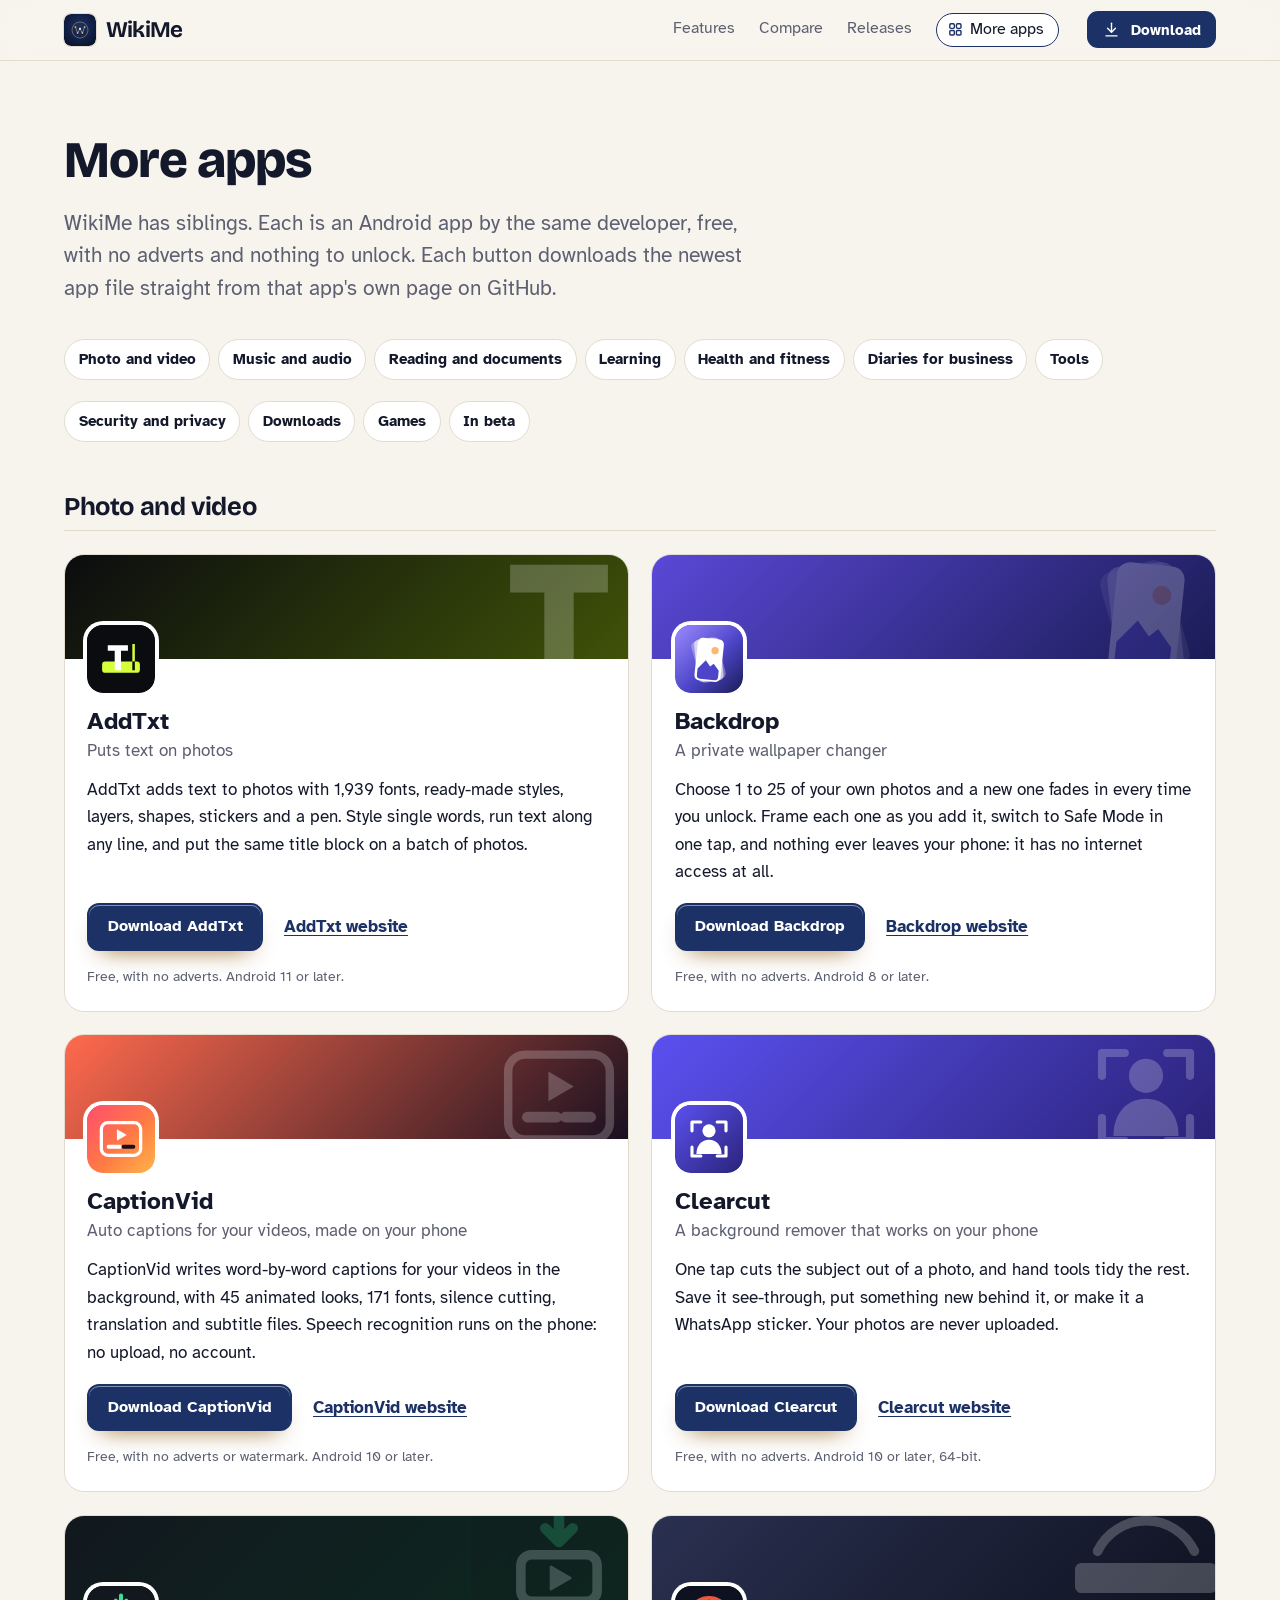
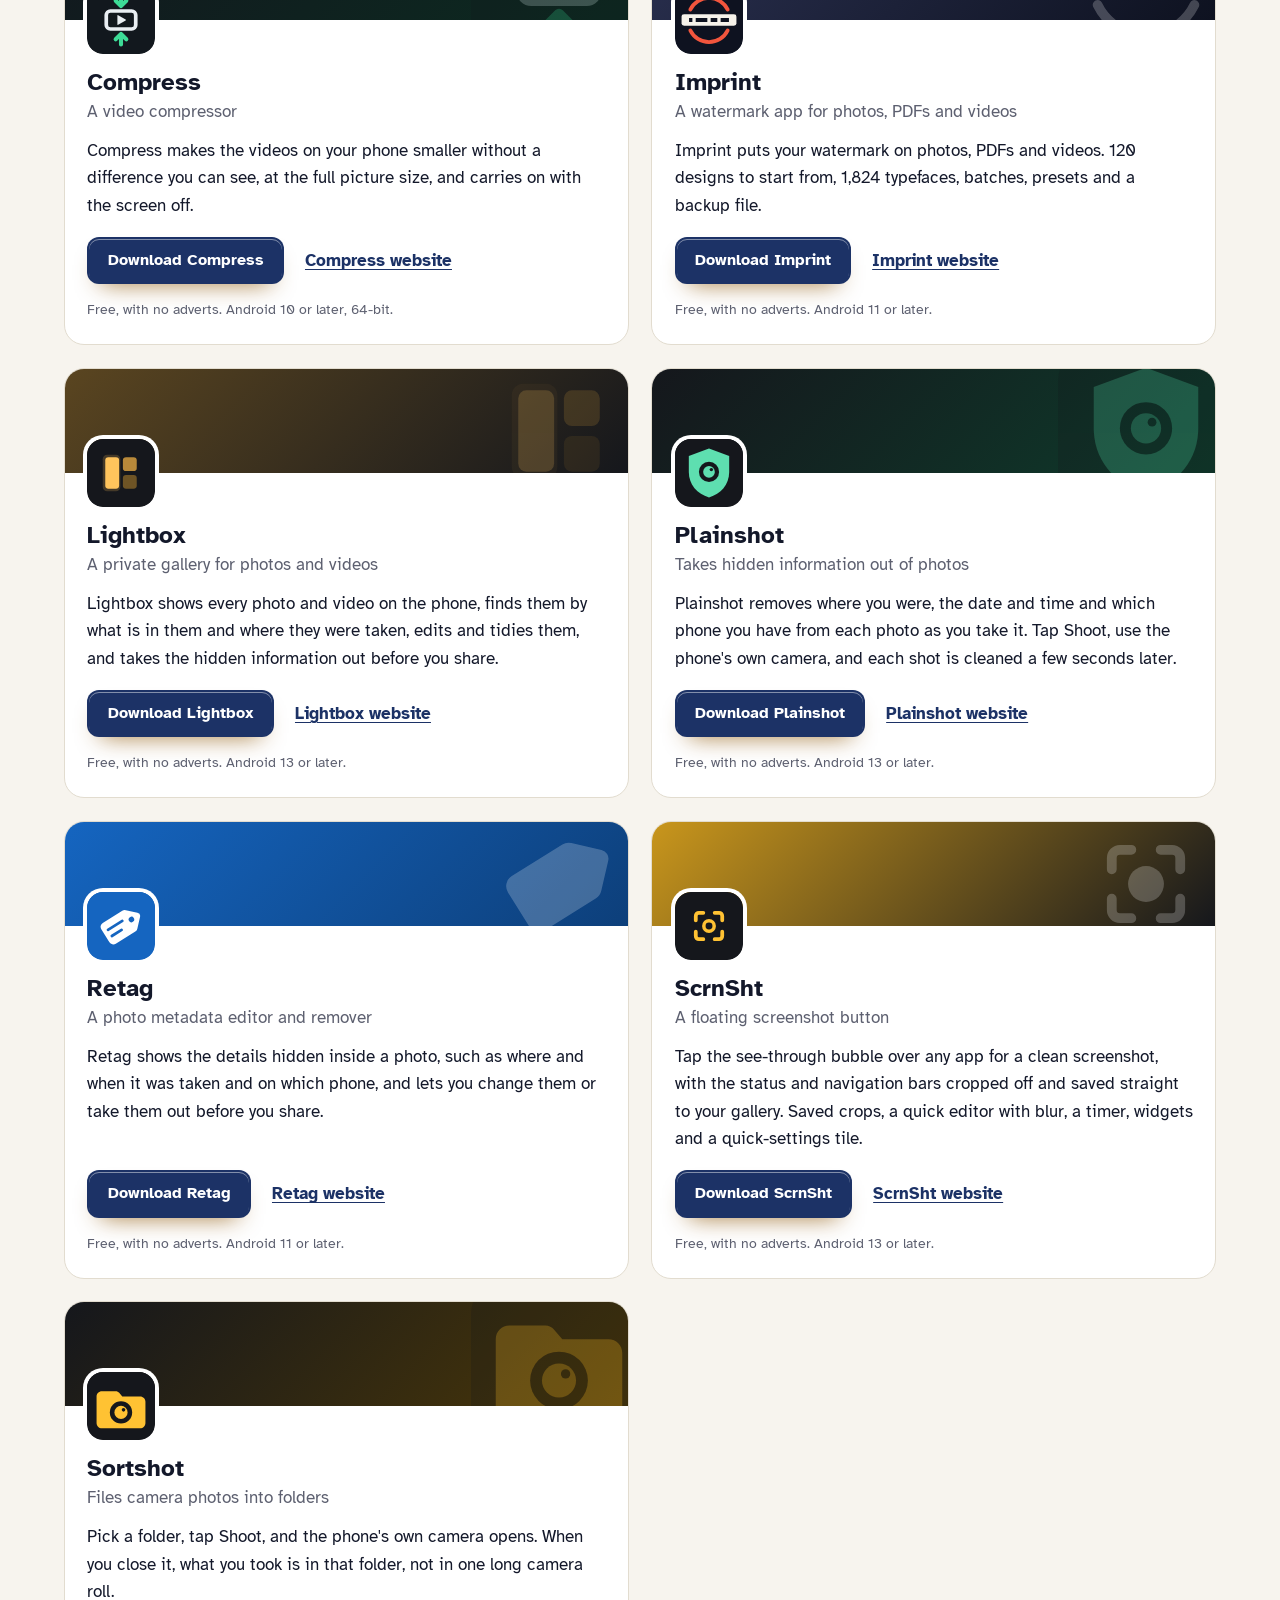
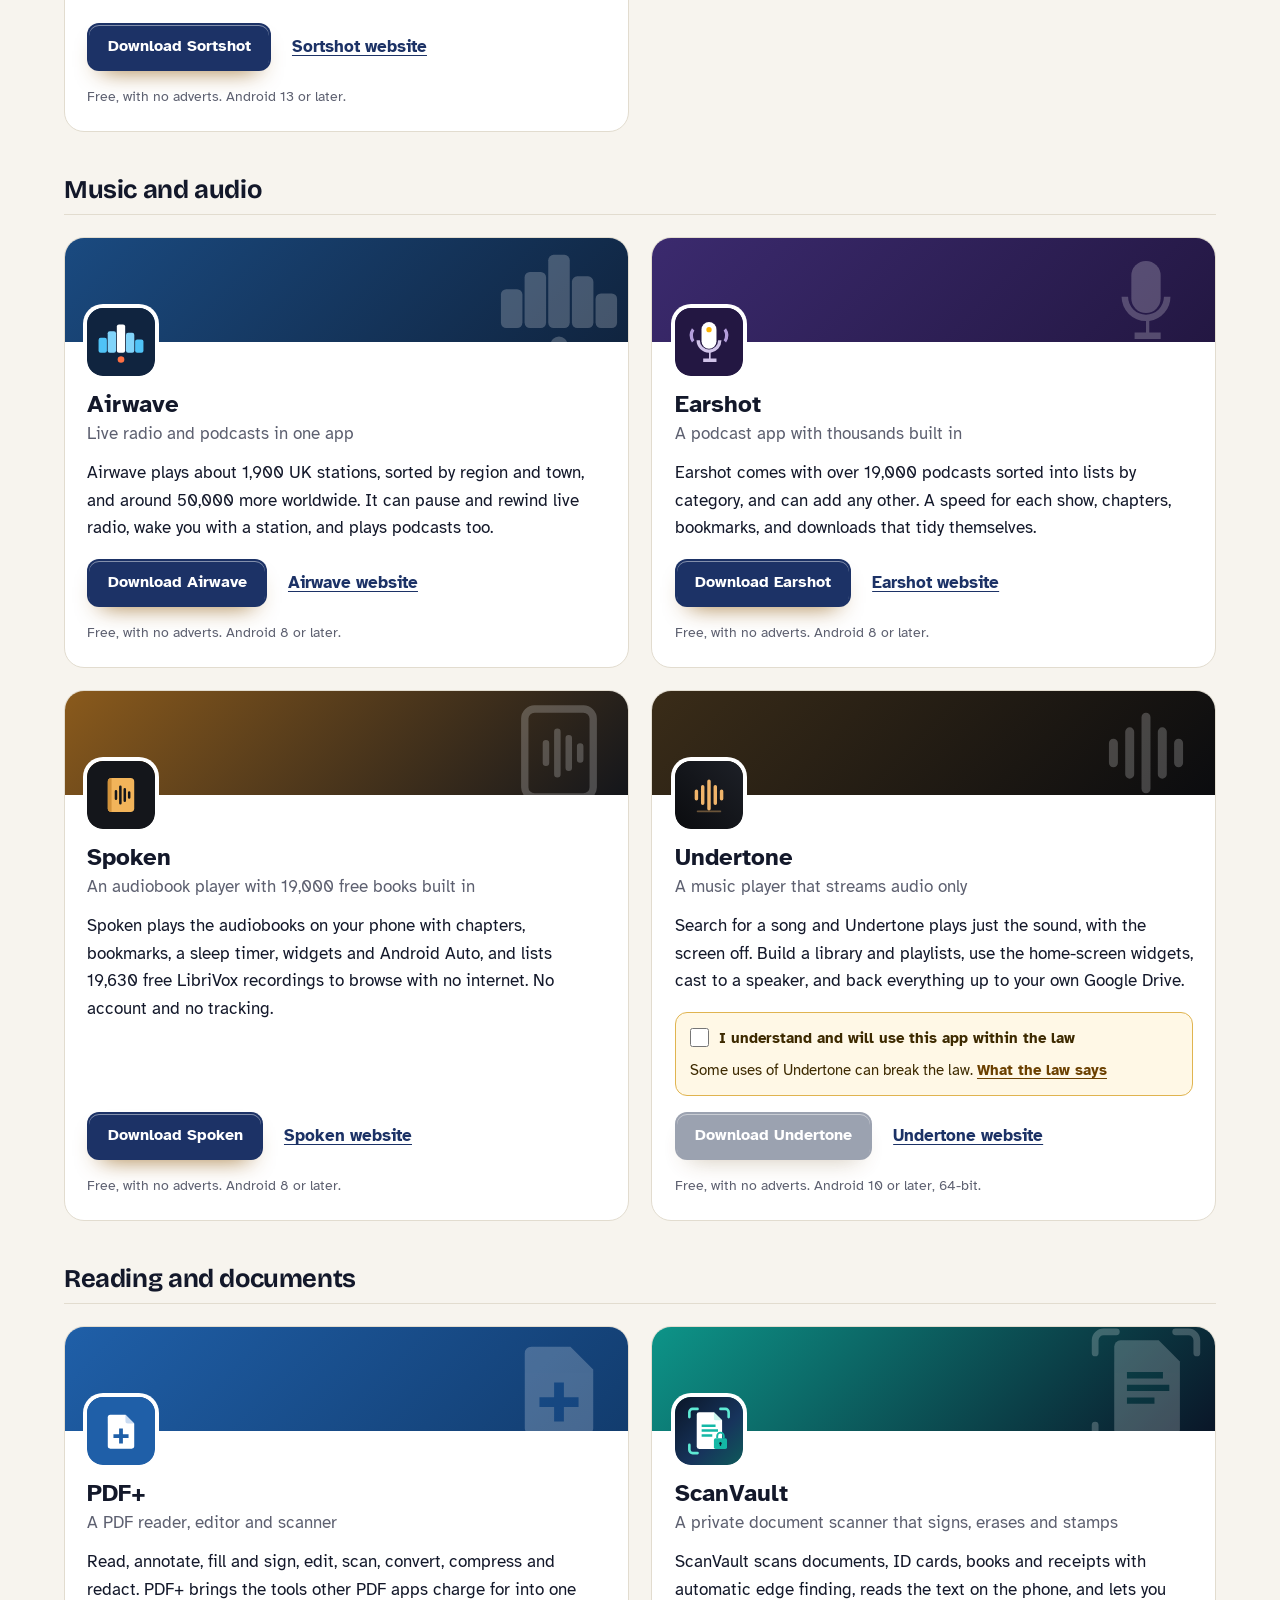
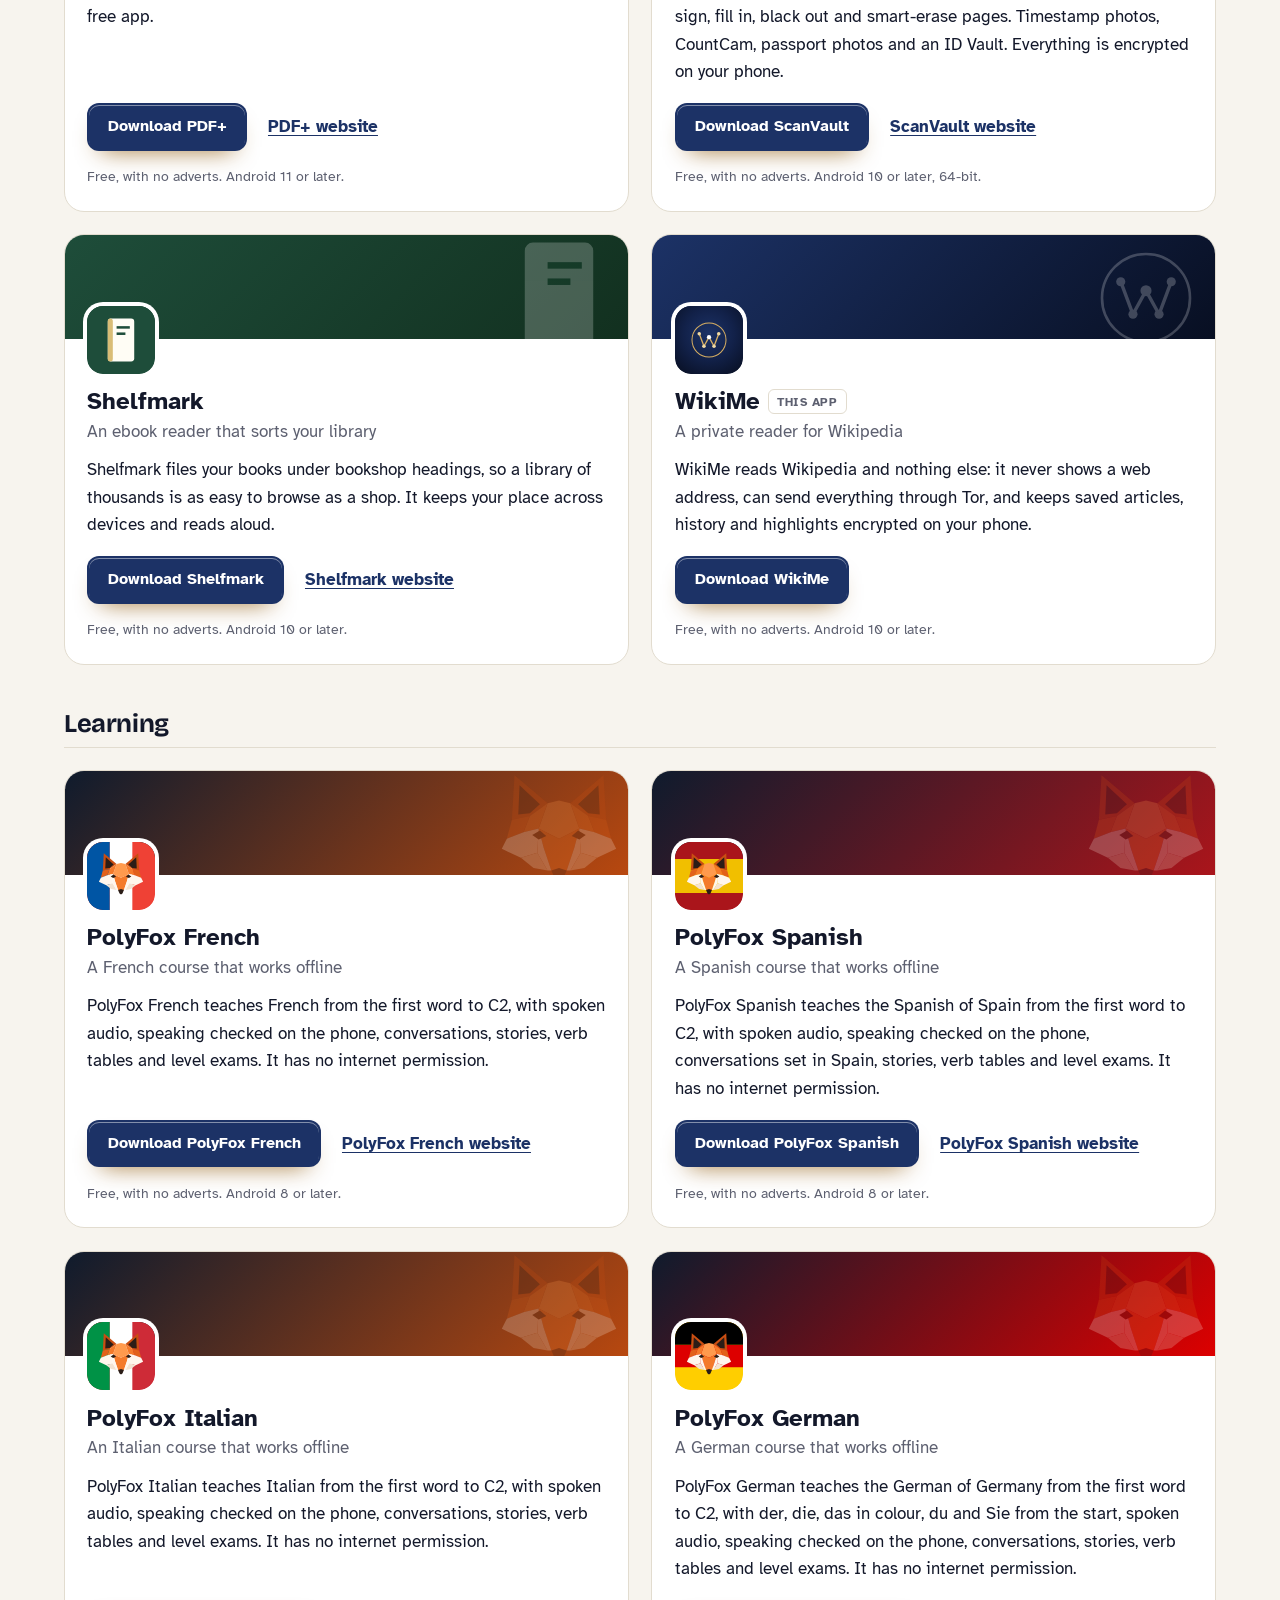
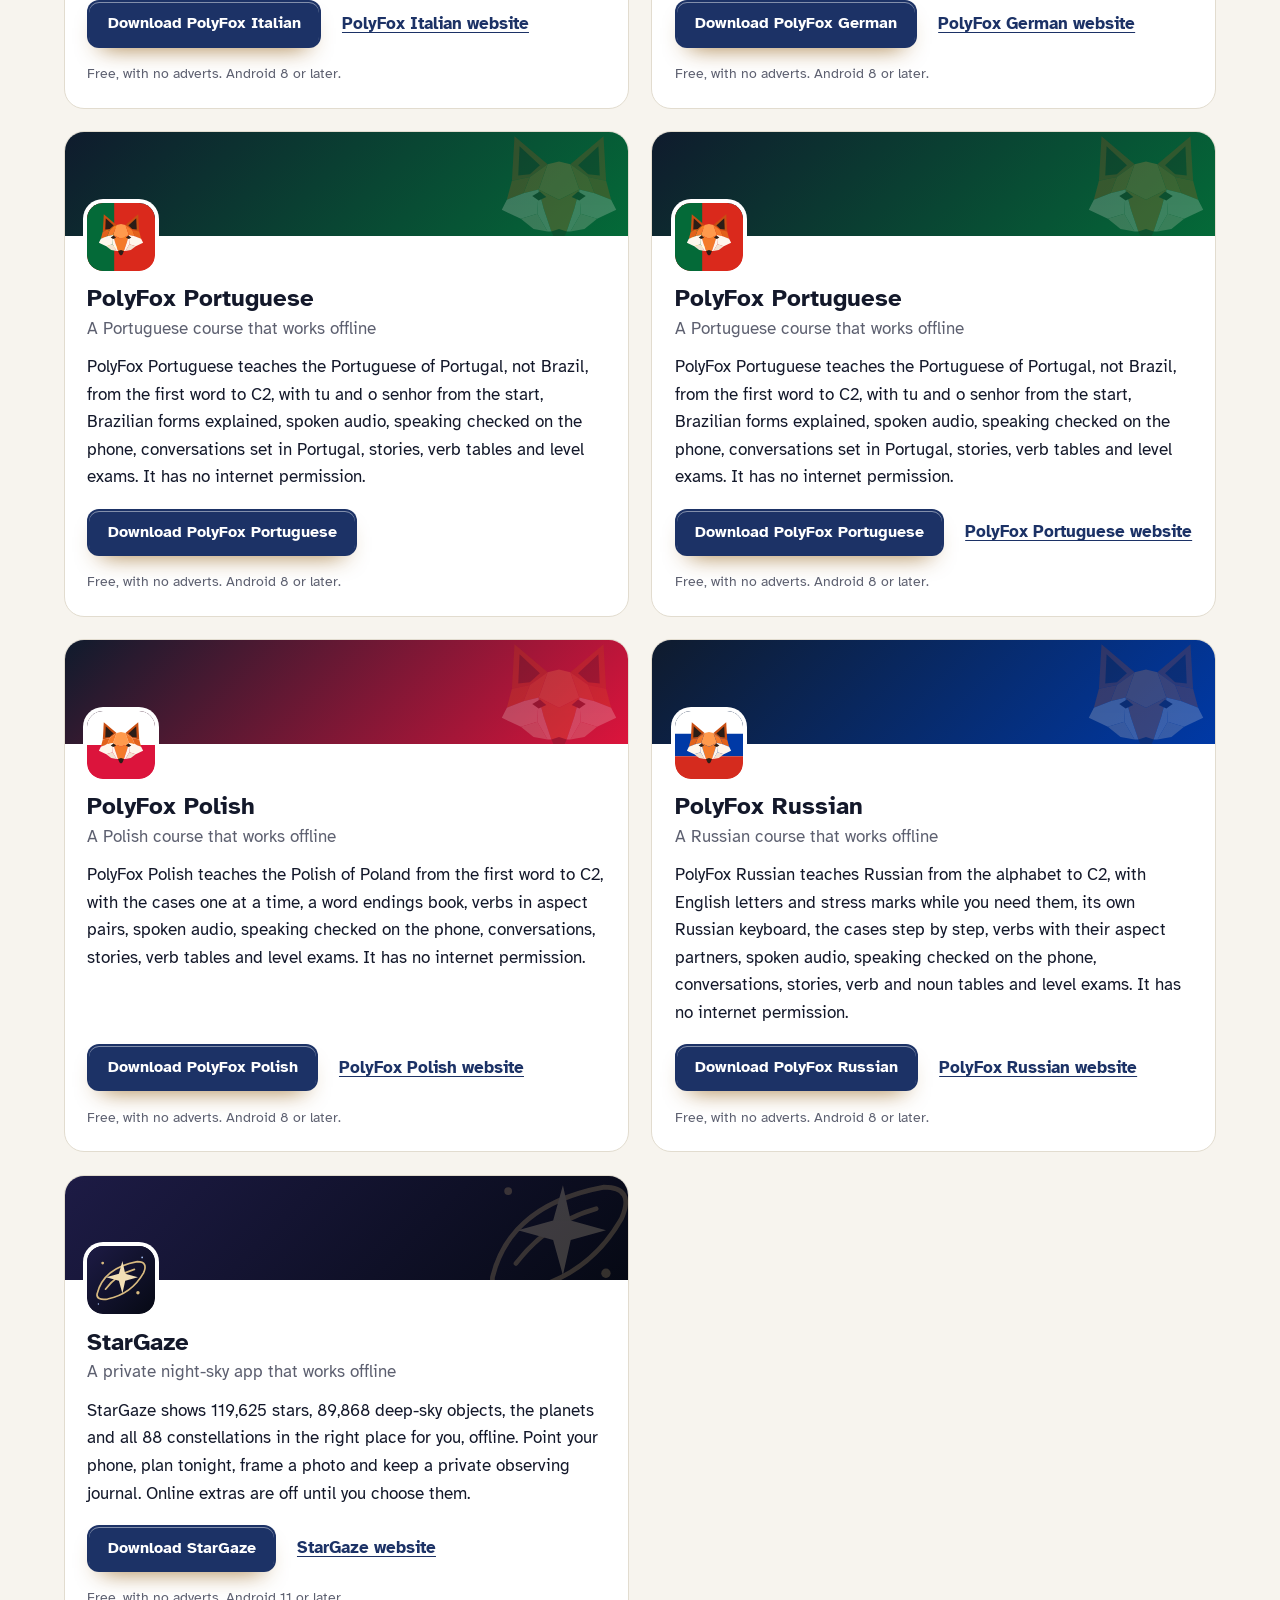
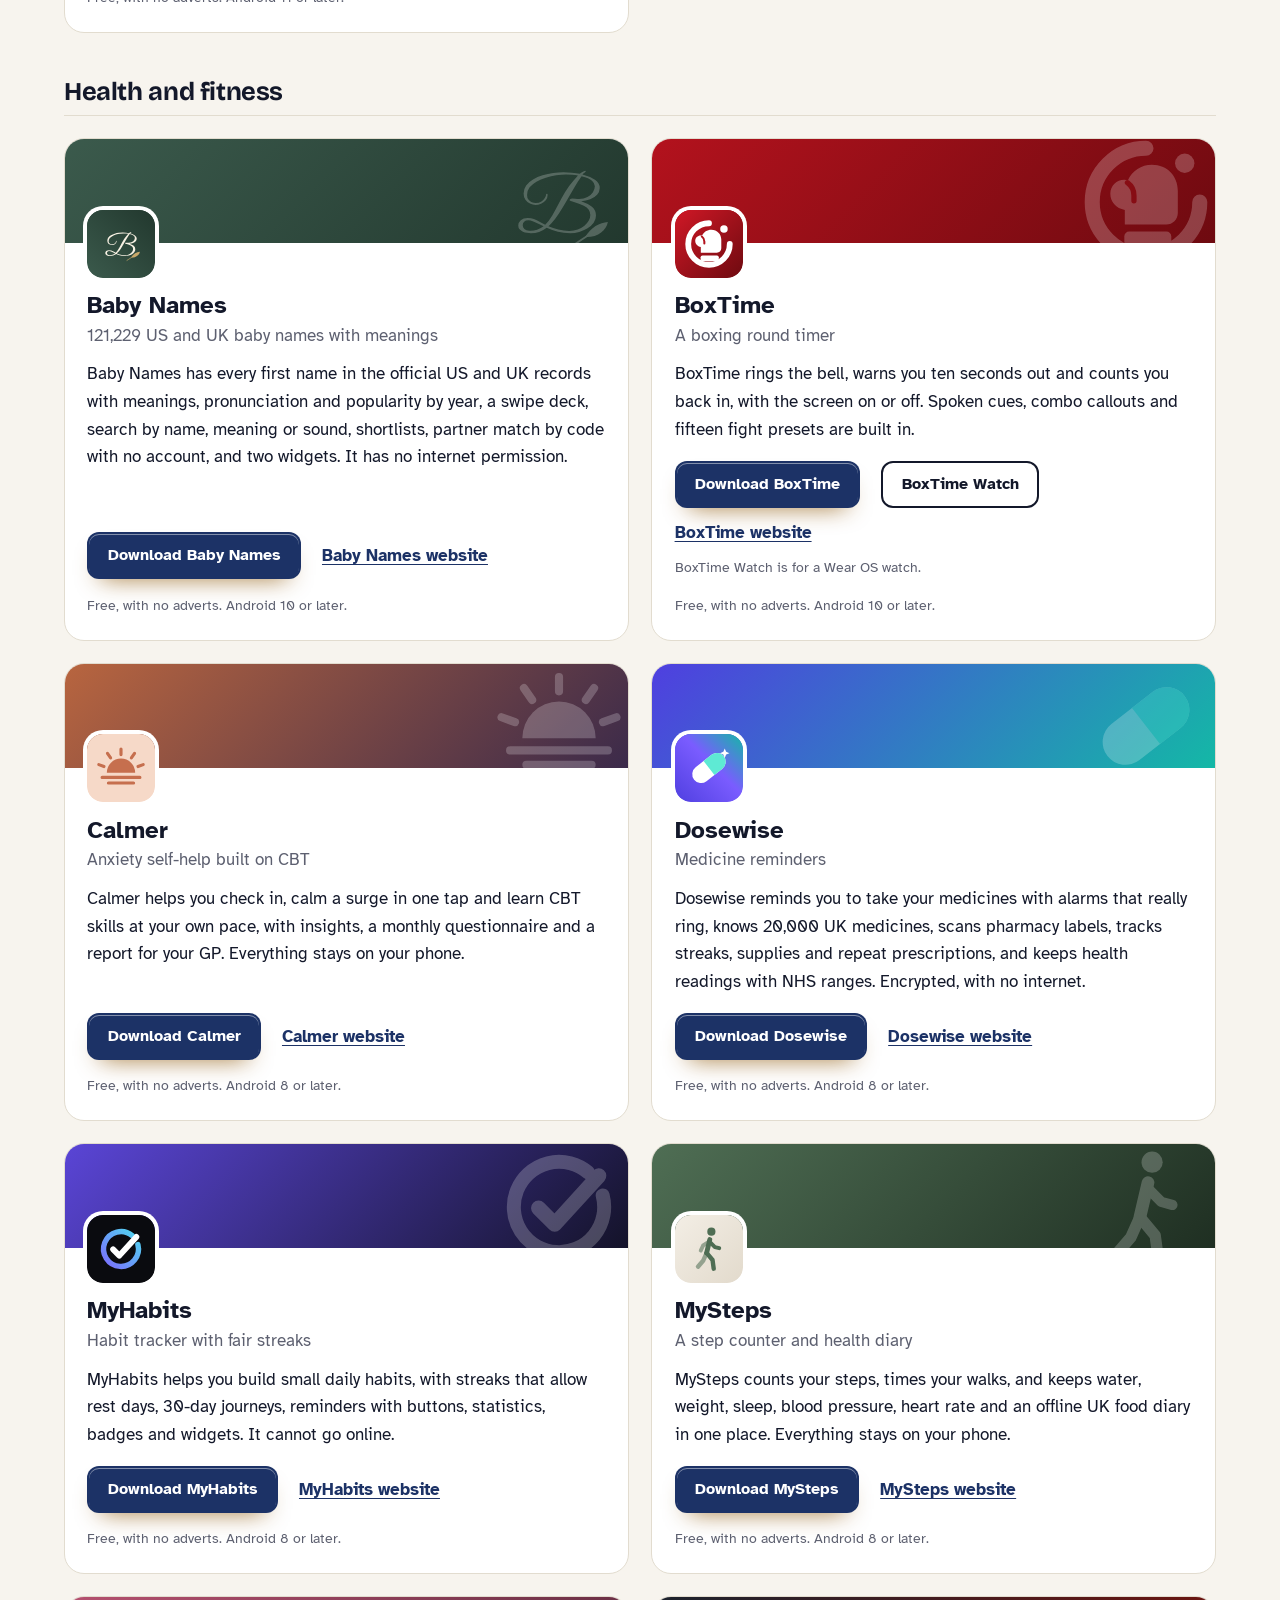
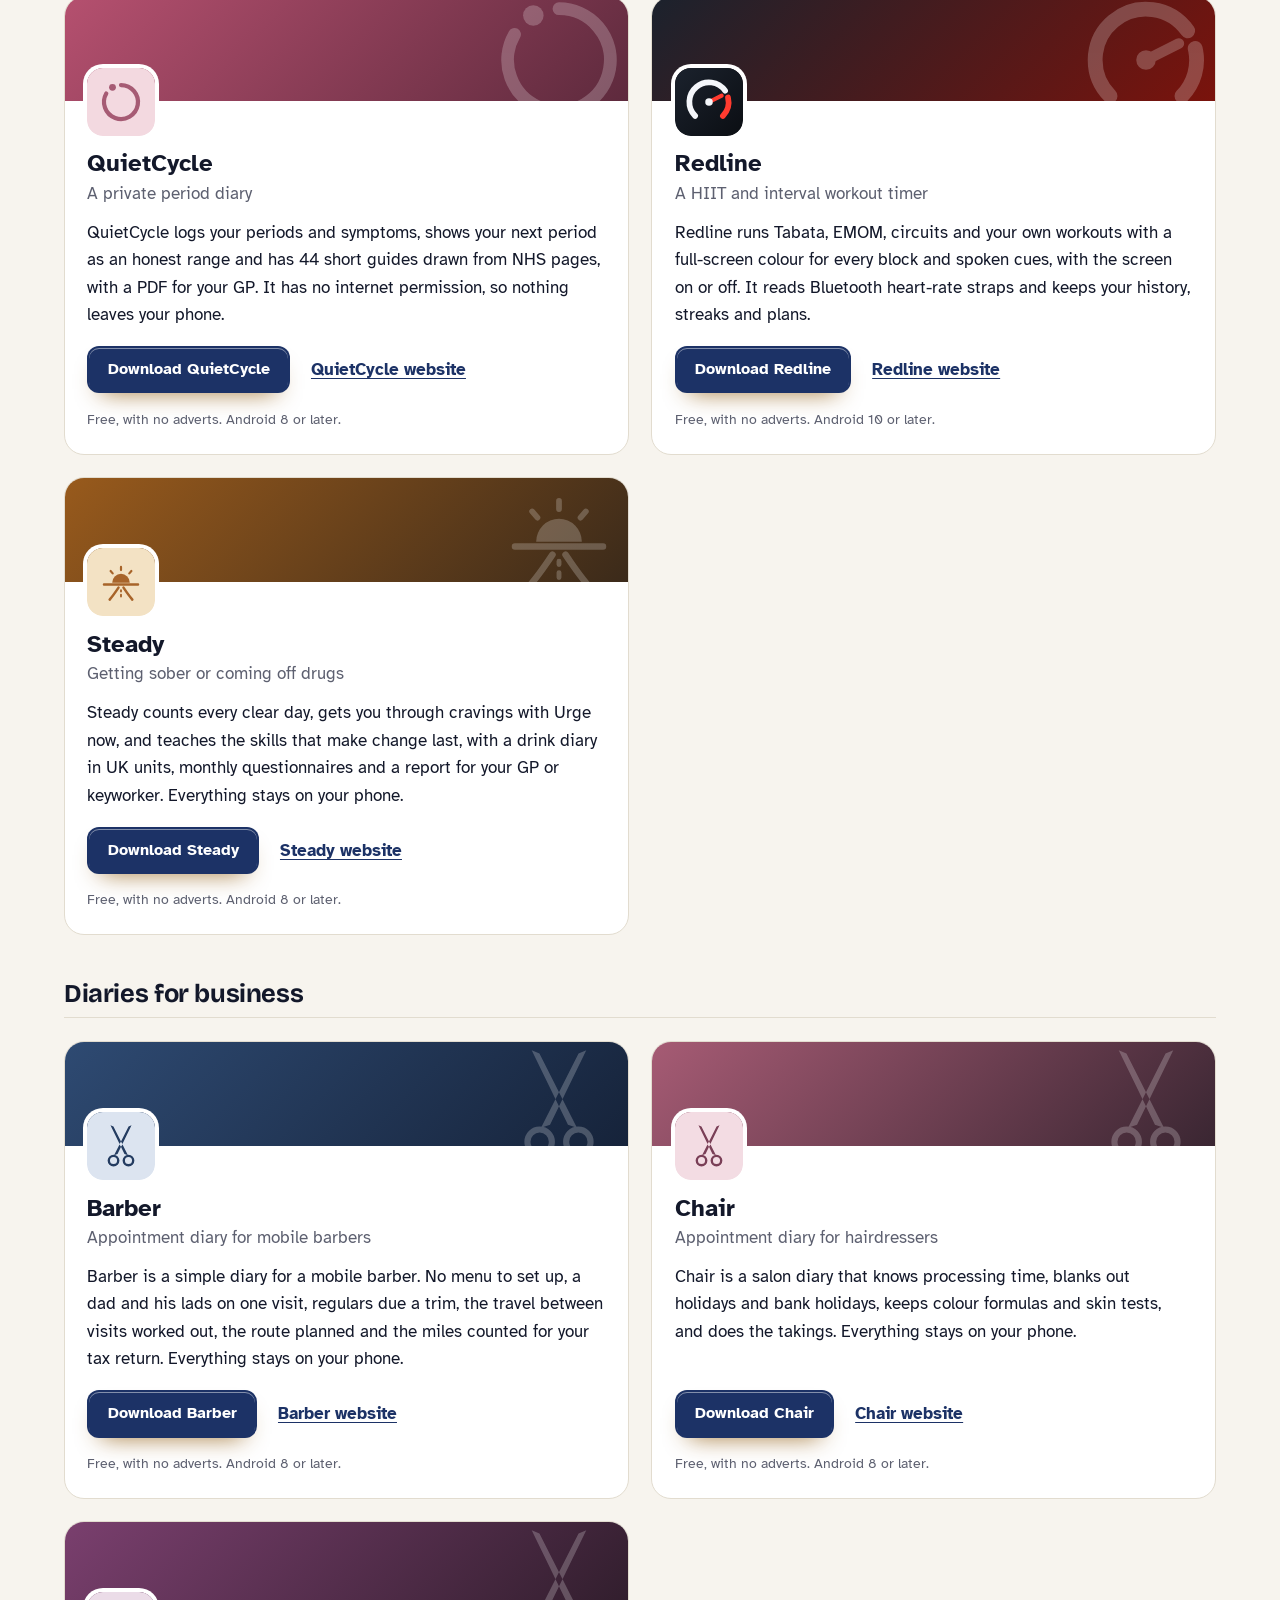
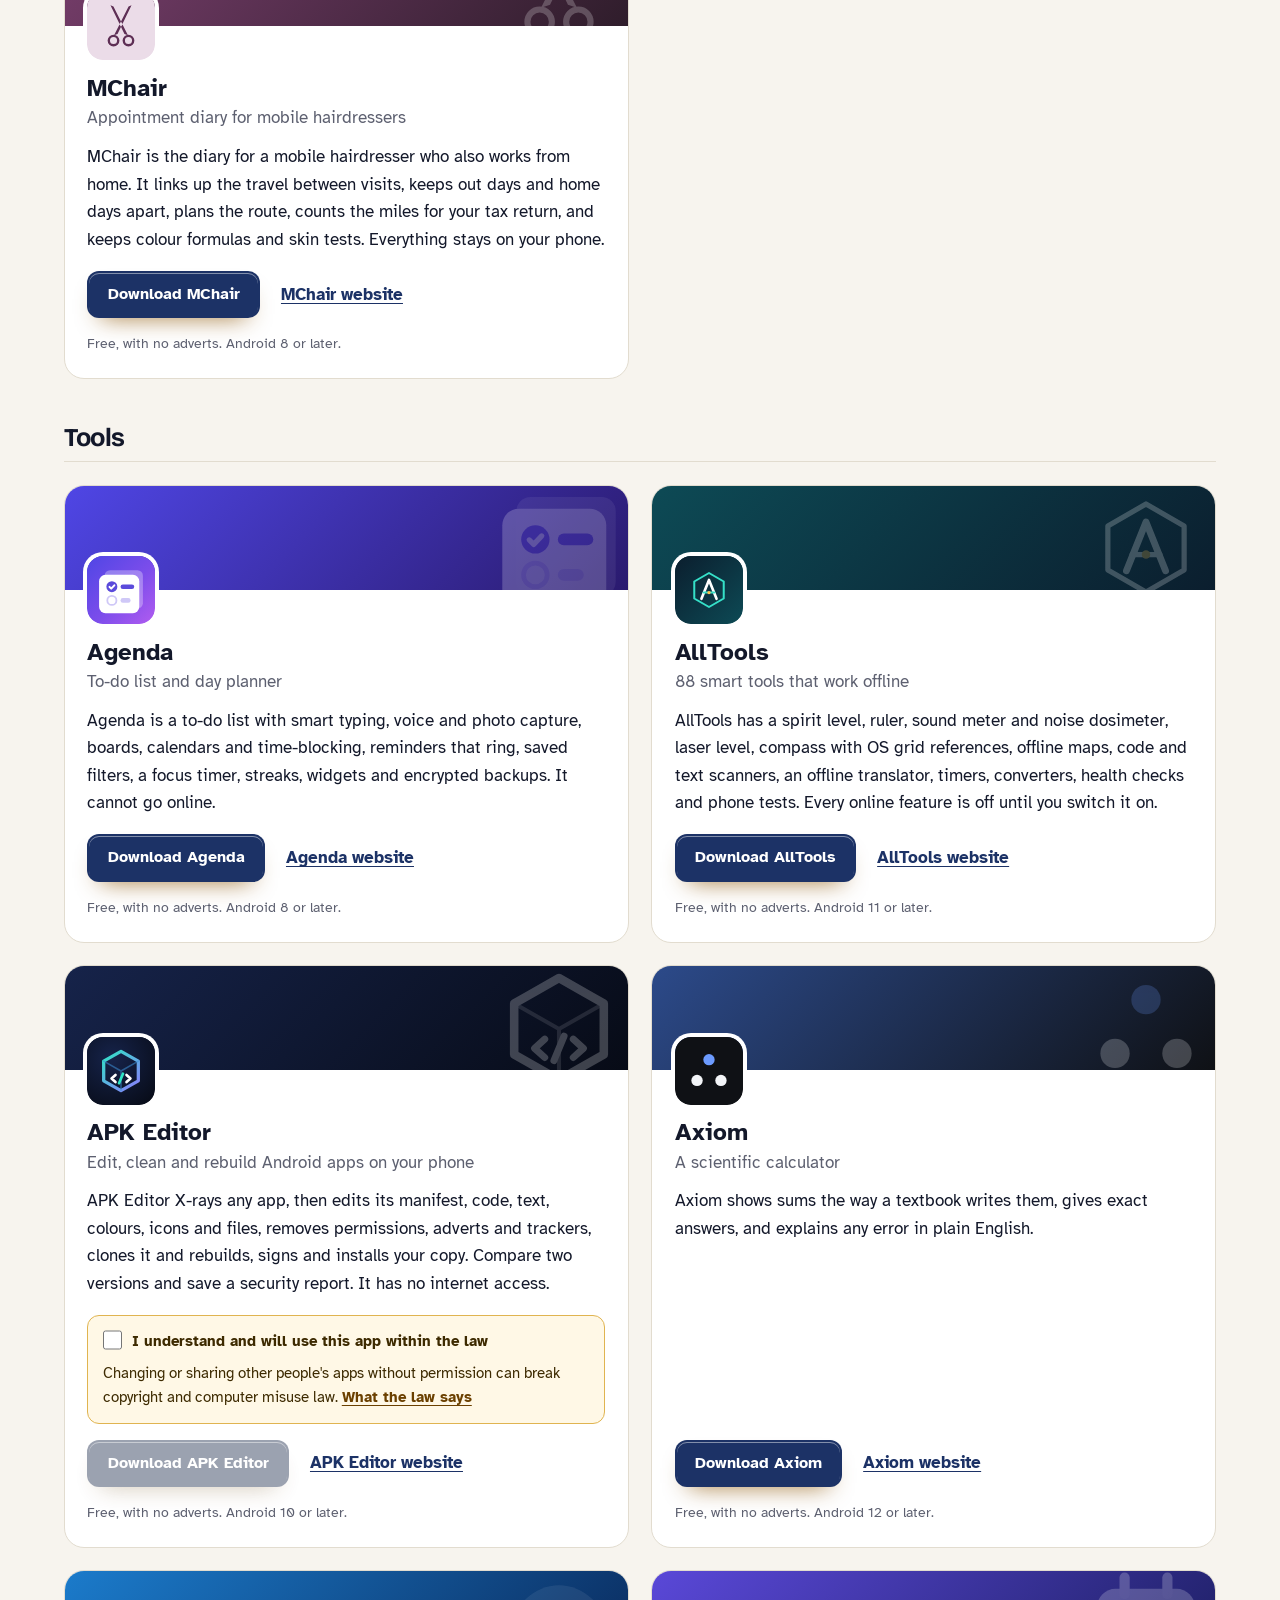
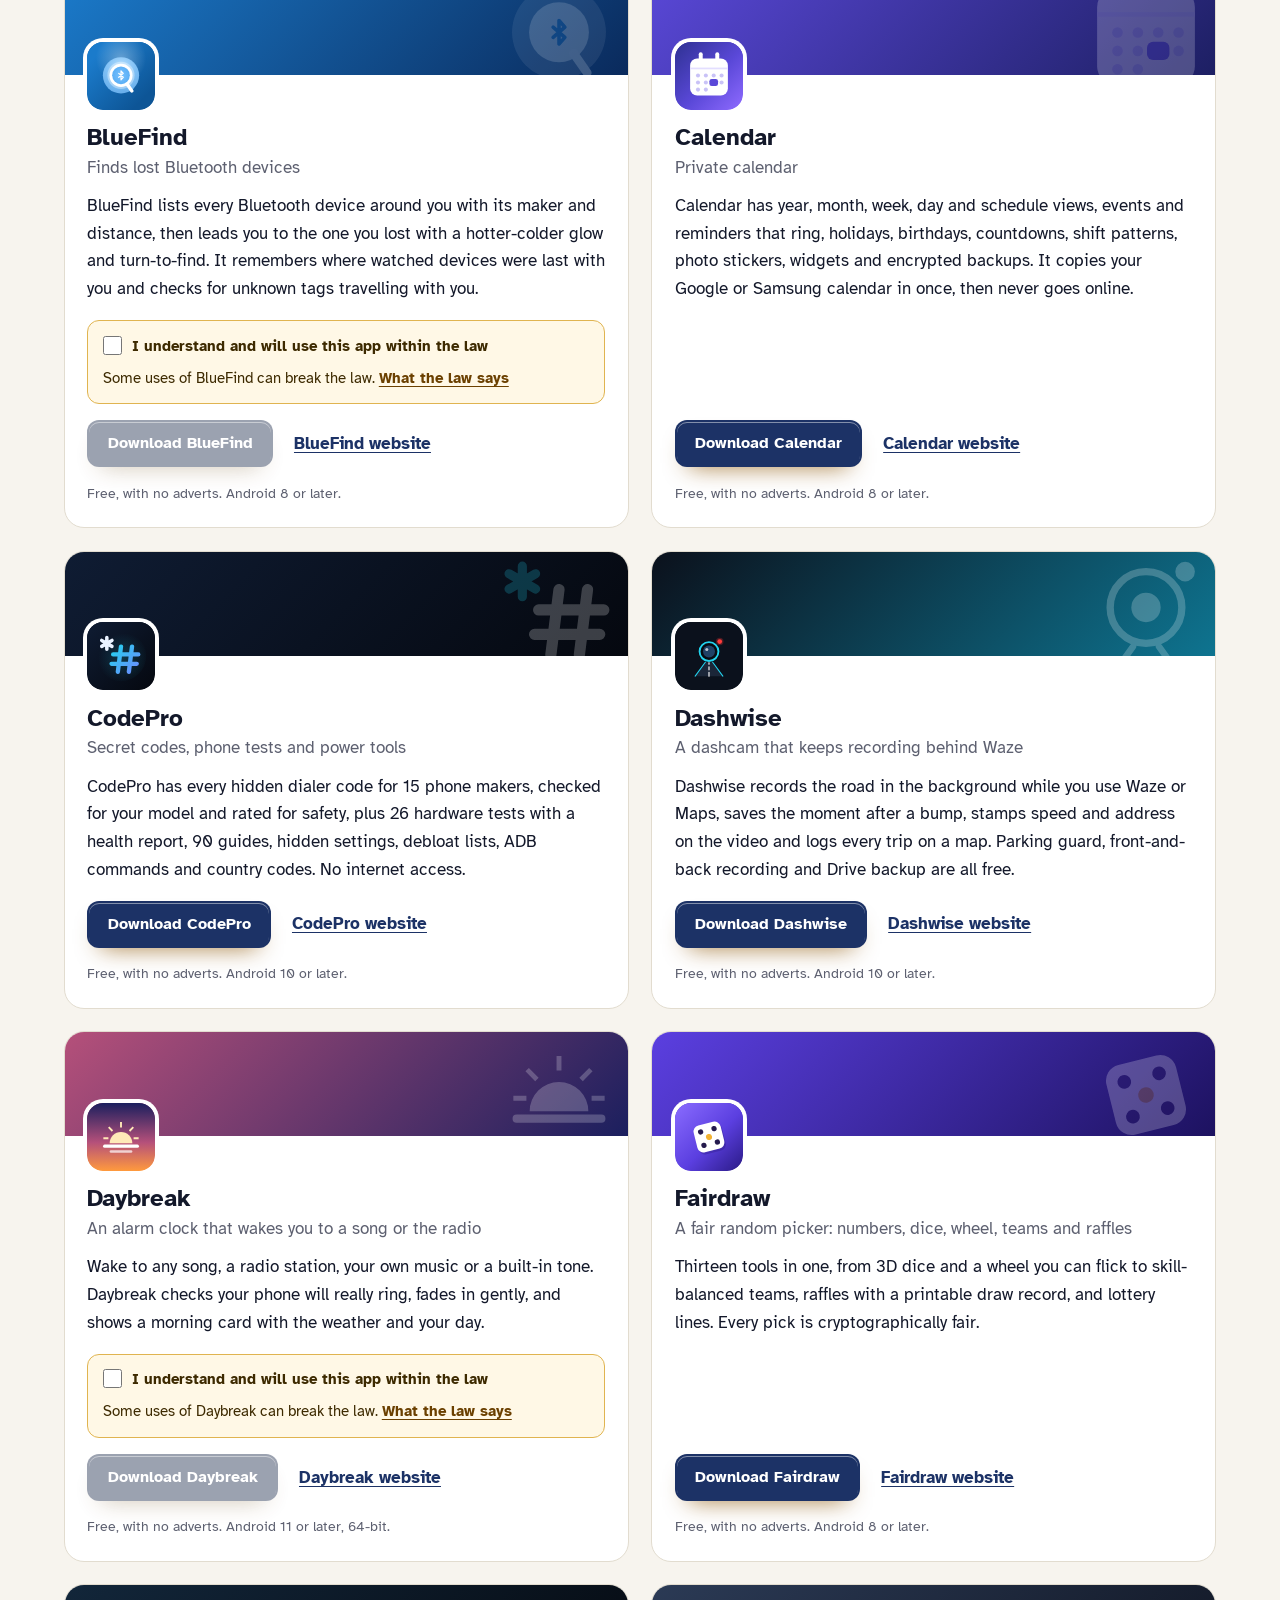
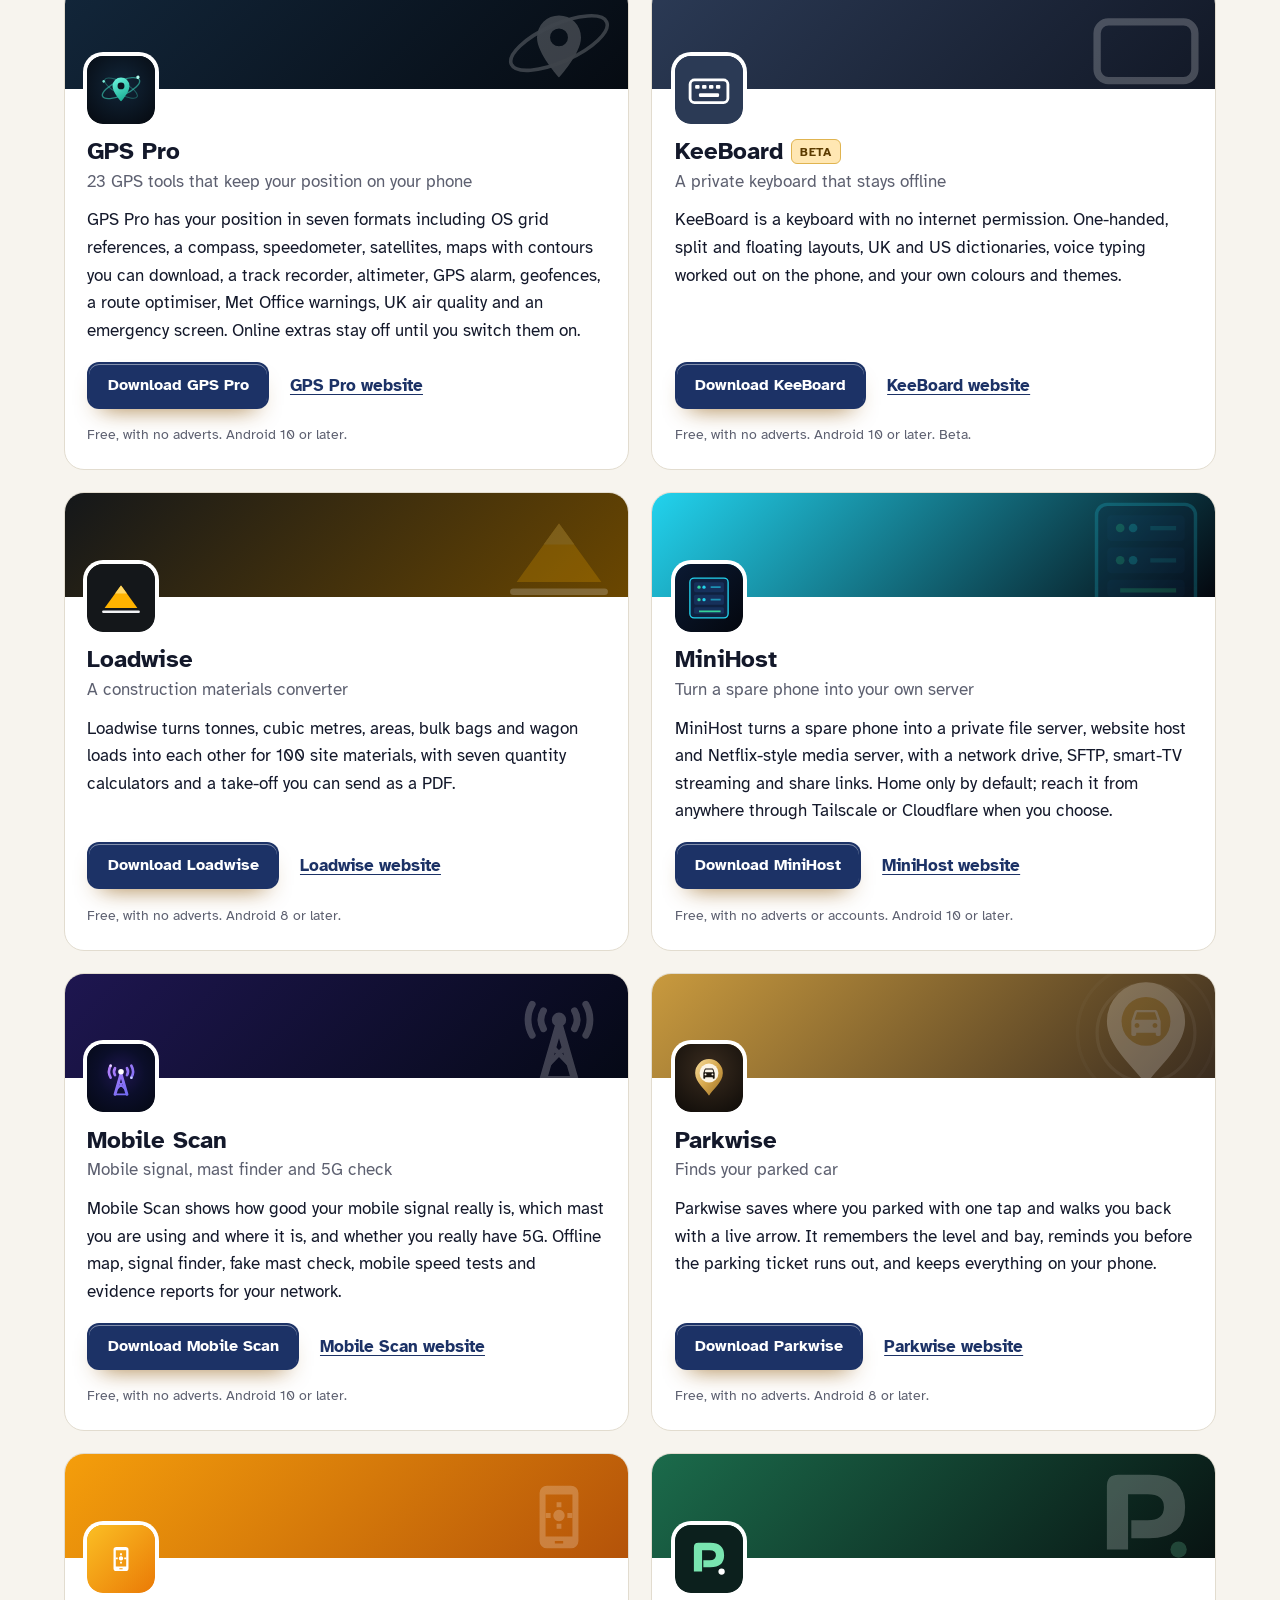
==== commit 6743d856: "More apps: add Baby Names" ====
--- a/more-apps.html
+++ b/more-apps.html
@@ -4,7 +4,7 @@
 <meta charset="utf-8">
 <meta name="viewport" content="width=device-width, initial-scale=1">
 <title>More free Android apps from the maker of WikiMe</title>
-<meta name="description" content="All 97 free Android apps from the maker of WikiMe, in one list by category, each with its download and a link to its website.">
+<meta name="description" content="All 98 free Android apps from the maker of WikiMe, in one list by category, each with its download and a link to its website.">
 <meta name="author" content="Jonathan Jackson">
 <link rel="canonical" href="https://customgpter.github.io/wikime/more-apps.html">
 <meta name="theme-color" content="#f7f4ee" media="(prefers-color-scheme: light)">
@@ -12,7 +12,7 @@
 <meta property="og:type" content="website">
 <meta property="og:site_name" content="WikiMe">
 <meta property="og:title" content="More free Android apps from the maker of WikiMe">
-<meta property="og:description" content="All 97 free Android apps from the maker of WikiMe, in one list by category, each with its download and a link to its website.">
+<meta property="og:description" content="All 98 free Android apps from the maker of WikiMe, in one list by category, each with its download and a link to its website.">
 <meta property="og:url" content="https://customgpter.github.io/wikime/more-apps.html">
 <meta property="og:image" content="https://customgpter.github.io/wikime/assets/og.png">
 <meta property="og:image:width" content="1200">
@@ -26,7 +26,7 @@
 <link rel="preload" href="./assets/fonts/atkinson-hyperlegible-latin-400-normal.woff2" as="font" type="font/woff2" crossorigin>
 <link rel="stylesheet" href="./assets/site.css?v=1">
 <link rel="stylesheet" href="./assets/house.css?v=1">
-<script type="application/ld+json">{"@context":"https://schema.org","@type":"ItemList","name":"Apps from the maker of WikiMe","url":"https://customgpter.github.io/wikime/more-apps.html","itemListElement":[{"@type":"ListItem","position":1,"name":"AddTxt","url":"https://customgpter.github.io/addtxt/"},{"@type":"ListItem","position":2,"name":"Backdrop","url":"https://customgpter.github.io/backdrop/"},{"@type":"ListItem","position":3,"name":"CaptionVid","url":"https://customgpter.github.io/captionvid/"},{"@type":"ListItem","position":4,"name":"Clearcut","url":"https://customgpter.github.io/clearcut/"},{"@type":"ListItem","position":5,"name":"Compress","url":"https://customgpter.github.io/compress/"},{"@type":"ListItem","position":6,"name":"Imprint","url":"https://customgpter.github.io/imprint/"},{"@type":"ListItem","position":7,"name":"Lightbox","url":"https://customgpter.github.io/lightbox/"},{"@type":"ListItem","position":8,"name":"Plainshot","url":"https://customgpter.github.io/plainshot/"},{"@type":"ListItem","position":9,"name":"Retag","url":"https://customgpter.github.io/retag/"},{"@type":"ListItem","position":10,"name":"ScrnSht","url":"https://customgpter.github.io/scrnsht/"},{"@type":"ListItem","position":11,"name":"Sortshot","url":"https://customgpter.github.io/sortshot/"},{"@type":"ListItem","position":12,"name":"Airwave","url":"https://customgpter.github.io/airwave/"},{"@type":"ListItem","position":13,"name":"Earshot","url":"https://customgpter.github.io/earshot/"},{"@type":"ListItem","position":14,"name":"Spoken","url":"https://customgpter.github.io/spoken/"},{"@type":"ListItem","position":15,"name":"Undertone","url":"https://customgpter.github.io/undertone/"},{"@type":"ListItem","position":16,"name":"PDF+","url":"https://customgpter.github.io/pdfplus/"},{"@type":"ListItem","position":17,"name":"ScanVault","url":"https://customgpter.github.io/scanvault/"},{"@type":"ListItem","position":18,"name":"Shelfmark","url":"https://customgpter.github.io/shelfmark/"},{"@type":"ListItem","position":19,"name":"WikiMe","url":"https://customgpter.github.io/wikime/"},{"@type":"ListItem","position":20,"name":"PolyFox French","url":"https://customgpter.github.io/polyfox/"},{"@type":"ListItem","position":21,"name":"PolyFox Italian","url":"https://customgpter.github.io/polyfox-italian/"},{"@type":"ListItem","position":22,"name":"PolyFox German","url":"https://customgpter.github.io/polyfox-german/"},{"@type":"ListItem","position":23,"name":"PolyFox Portuguese","url":"https://customgpter.github.io/polyfox-portuguese/"},{"@type":"ListItem","position":24,"name":"PolyFox Polish","url":"https://customgpter.github.io/polyfox-polish/"},{"@type":"ListItem","position":25,"name":"PolyFox Russian","url":"https://customgpter.github.io/polyfox-russian/"},{"@type":"ListItem","position":26,"name":"StarGaze","url":"https://customgpter.github.io/stargaze/"},{"@type":"ListItem","position":27,"name":"BoxTime","url":"https://customgpter.github.io/boxtime/"},{"@type":"ListItem","position":28,"name":"Calmer","url":"https://customgpter.github.io/calmer/"},{"@type":"ListItem","position":29,"name":"Dosewise","url":"https://customgpter.github.io/dosewise/"},{"@type":"ListItem","position":30,"name":"MyHabits","url":"https://customgpter.github.io/myhabits/"},{"@type":"ListItem","position":31,"name":"MySteps","url":"https://customgpter.github.io/mysteps/"},{"@type":"ListItem","position":32,"name":"QuietCycle","url":"https://customgpter.github.io/quietcycle/"},{"@type":"ListItem","position":33,"name":"Redline","url":"https://customgpter.github.io/redline/"},{"@type":"ListItem","position":34,"name":"Steady","url":"https://customgpter.github.io/steady/"},{"@type":"ListItem","position":35,"name":"Barber","url":"https://customgpter.github.io/barber/"},{"@type":"ListItem","position":36,"name":"Chair","url":"https://customgpter.github.io/chair/"},{"@type":"ListItem","position":37,"name":"MChair","url":"https://customgpter.github.io/mchair/"},{"@type":"ListItem","position":38,"name":"Agenda","url":"https://customgpter.github.io/agenda/"},{"@type":"ListItem","position":39,"name":"AllTools","url":"https://customgpter.github.io/alltools/"},{"@type":"ListItem","position":40,"name":"APK Editor","url":"https://customgpter.github.io/apkeditor/"},{"@type":"ListItem","position":41,"name":"Axiom","url":"https://customgpter.github.io/axiom/"},{"@type":"ListItem","position":42,"name":"BlueFind","url":"https://customgpter.github.io/bluefind/"},{"@type":"ListItem","position":43,"name":"Calendar","url":"https://customgpter.github.io/calendar/"},{"@type":"ListItem","position":44,"name":"CodePro","url":"https://customgpter.github.io/codepro/"},{"@type":"ListItem","position":45,"name":"Dashwise","url":"https://customgpter.github.io/dashwise/"},{"@type":"ListItem","position":46,"name":"Daybreak","url":"https://customgpter.github.io/daybreak/"},{"@type":"ListItem","position":47,"name":"Fairdraw","url":"https://customgpter.github.io/fairdraw/"},{"@type":"ListItem","position":48,"name":"GPS Pro","url":"https://customgpter.github.io/gpspro/"},{"@type":"ListItem","position":49,"name":"KeeBoard","url":"https://customgpter.github.io/keeboard/"},{"@type":"ListItem","position":50,"name":"Loadwise","url":"https://customgpter.github.io/loadwise/"},{"@type":"ListItem","position":51,"name":"MiniHost","url":"https://customgpter.github.io/minihost/"},{"@type":"ListItem","position":52,"name":"Mobile Scan","url":"https://customgpter.github.io/mobilescan/"},{"@type":"ListItem","position":53,"name":"Parkwise","url":"https://customgpter.github.io/parkwise/"},{"@type":"ListItem","position":54,"name":"PhoneOn","url":"https://customgpter.github.io/phoneon/"},{"@type":"ListItem","position":55,"name":"Pocketmind","url":"https://customgpter.github.io/pocketmind/"},{"@type":"ListItem","position":56,"name":"Refine","url":"https://customgpter.github.io/refine/"},{"@type":"ListItem","position":57,"name":"Shiftwise","url":"https://customgpter.github.io/shiftwise/"},{"@type":"ListItem","position":58,"name":"SimpleCalc","url":"https://customgpter.github.io/simplecalc/"},{"@type":"ListItem","position":59,"name":"Skyline","url":"https://customgpter.github.io/skyline/"},{"@type":"ListItem","position":60,"name":"Slipway","url":"https://customgpter.github.io/slipway/"},{"@type":"ListItem","position":61,"name":"Tagger","url":"https://customgpter.github.io/tagger/"},{"@type":"ListItem","position":62,"name":"TotalClean","url":"https://customgpter.github.io/totalclean/"},{"@type":"ListItem","position":63,"name":"TVLink","url":"https://customgpter.github.io/tvlink/"},{"@type":"ListItem","position":64,"name":"Unbox","url":"https://customgpter.github.io/unbox/"},{"@type":"ListItem","position":65,"name":"WhatsKeep","url":"https://customgpter.github.io/whatskeep/"},{"@type":"ListItem","position":66,"name":"WiFi Scan","url":"https://customgpter.github.io/wifiscan/"},{"@type":"ListItem","position":67,"name":"Auditly","url":"https://customgpter.github.io/auditly/"},{"@type":"ListItem","position":68,"name":"Backchannel","url":"https://customgpter.github.io/backchannel/"},{"@type":"ListItem","position":69,"name":"ENotes","url":"https://customgpter.github.io/enotes/"},{"@type":"ListItem","position":70,"name":"FindMe","url":"https://customgpter.github.io/findme/"},{"@type":"ListItem","position":71,"name":"iLock","url":"https://customgpter.github.io/ilock/"},{"@type":"ListItem","position":72,"name":"ImSafe","url":"https://customgpter.github.io/imsafe/"},{"@type":"ListItem","position":73,"name":"IShred","url":"https://customgpter.github.io/ishred/"},{"@type":"ListItem","position":74,"name":"LockBox","url":"https://customgpter.github.io/lockbox/"},{"@type":"ListItem","position":75,"name":"PassVault","url":"https://customgpter.github.io/passvault/"},{"@type":"ListItem","position":76,"name":"SpyFind","url":"https://customgpter.github.io/spyfind/"},{"@type":"ListItem","position":77,"name":"TextWipe","url":"https://customgpter.github.io/textwipe/"},{"@type":"ListItem","position":78,"name":"Tracewire","url":"https://customgpter.github.io/tracewire/"},{"@type":"ListItem","position":79,"name":"Vigil","url":"https://customgpter.github.io/vigil/"},{"@type":"ListItem","position":80,"name":"Grab","url":"https://customgpter.github.io/grab/"},{"@type":"ListItem","position":81,"name":"Swarm","url":"https://customgpter.github.io/swarm/"},{"@type":"ListItem","position":82,"name":"Plane Games","url":"https://customgpter.github.io/plane-games/"},{"@type":"ListItem","position":83,"name":"Ninefold","url":"https://customgpter.github.io/ninefold/"},{"@type":"ListItem","position":84,"name":"Cubewise","url":"https://customgpter.github.io/cubewise/"},{"@type":"ListItem","position":85,"name":"Tilewise","url":"https://customgpter.github.io/tilewise/"},{"@type":"ListItem","position":86,"name":"Letterwise","url":"https://customgpter.github.io/letterwise/"},{"@type":"ListItem","position":87,"name":"Kingside","url":"https://customgpter.github.io/kingside/"},{"@type":"ListItem","position":88,"name":"Deckhand","url":"https://customgpter.github.io/deckhand/"},{"@type":"ListItem","position":89,"name":"SNESForge","url":"https://customgpter.github.io/snesforge/"},{"@type":"ListItem","position":90,"name":"Fame Boy","url":"https://customgpter.github.io/fameboy/"},{"@type":"ListItem","position":91,"name":"PSPPro","url":"https://customgpter.github.io/psppro/"},{"@type":"ListItem","position":92,"name":"MegaGen","url":"https://customgpter.github.io/megagen/"},{"@type":"ListItem","position":93,"name":"QVR","url":"https://customgpter.github.io/qvr/"},{"@type":"ListItem","position":94,"name":"QVR Watch","url":"https://customgpter.github.io/qvr-watch/"},{"@type":"ListItem","position":95,"name":"QVRLite","url":"https://customgpter.github.io/qvrlite/"},{"@type":"ListItem","position":96,"name":"Onionz","url":"https://customgpter.github.io/onionz/"},{"@type":"ListItem","position":97,"name":"OnionzWeb","url":"https://customgpter.github.io/onionzweb/"}]}</script>
+<script type="application/ld+json">{"@context":"https://schema.org","@type":"ItemList","name":"Apps from the maker of WikiMe","url":"https://customgpter.github.io/wikime/more-apps.html","itemListElement":[{"@type":"ListItem","position":1,"name":"AddTxt","url":"https://customgpter.github.io/addtxt/"},{"@type":"ListItem","position":2,"name":"Backdrop","url":"https://customgpter.github.io/backdrop/"},{"@type":"ListItem","position":3,"name":"CaptionVid","url":"https://customgpter.github.io/captionvid/"},{"@type":"ListItem","position":4,"name":"Clearcut","url":"https://customgpter.github.io/clearcut/"},{"@type":"ListItem","position":5,"name":"Compress","url":"https://customgpter.github.io/compress/"},{"@type":"ListItem","position":6,"name":"Imprint","url":"https://customgpter.github.io/imprint/"},{"@type":"ListItem","position":7,"name":"Lightbox","url":"https://customgpter.github.io/lightbox/"},{"@type":"ListItem","position":8,"name":"Plainshot","url":"https://customgpter.github.io/plainshot/"},{"@type":"ListItem","position":9,"name":"Retag","url":"https://customgpter.github.io/retag/"},{"@type":"ListItem","position":10,"name":"ScrnSht","url":"https://customgpter.github.io/scrnsht/"},{"@type":"ListItem","position":11,"name":"Sortshot","url":"https://customgpter.github.io/sortshot/"},{"@type":"ListItem","position":12,"name":"Airwave","url":"https://customgpter.github.io/airwave/"},{"@type":"ListItem","position":13,"name":"Earshot","url":"https://customgpter.github.io/earshot/"},{"@type":"ListItem","position":14,"name":"Spoken","url":"https://customgpter.github.io/spoken/"},{"@type":"ListItem","position":15,"name":"Undertone","url":"https://customgpter.github.io/undertone/"},{"@type":"ListItem","position":16,"name":"PDF+","url":"https://customgpter.github.io/pdfplus/"},{"@type":"ListItem","position":17,"name":"ScanVault","url":"https://customgpter.github.io/scanvault/"},{"@type":"ListItem","position":18,"name":"Shelfmark","url":"https://customgpter.github.io/shelfmark/"},{"@type":"ListItem","position":19,"name":"WikiMe","url":"https://customgpter.github.io/wikime/"},{"@type":"ListItem","position":20,"name":"PolyFox French","url":"https://customgpter.github.io/polyfox/"},{"@type":"ListItem","position":21,"name":"PolyFox Italian","url":"https://customgpter.github.io/polyfox-italian/"},{"@type":"ListItem","position":22,"name":"PolyFox German","url":"https://customgpter.github.io/polyfox-german/"},{"@type":"ListItem","position":23,"name":"PolyFox Portuguese","url":"https://customgpter.github.io/polyfox-portuguese/"},{"@type":"ListItem","position":24,"name":"PolyFox Polish","url":"https://customgpter.github.io/polyfox-polish/"},{"@type":"ListItem","position":25,"name":"PolyFox Russian","url":"https://customgpter.github.io/polyfox-russian/"},{"@type":"ListItem","position":26,"name":"StarGaze","url":"https://customgpter.github.io/stargaze/"},{"@type":"ListItem","position":27,"name":"Baby Names","url":"https://customgpter.github.io/babynames/"},{"@type":"ListItem","position":28,"name":"BoxTime","url":"https://customgpter.github.io/boxtime/"},{"@type":"ListItem","position":29,"name":"Calmer","url":"https://customgpter.github.io/calmer/"},{"@type":"ListItem","position":30,"name":"Dosewise","url":"https://customgpter.github.io/dosewise/"},{"@type":"ListItem","position":31,"name":"MyHabits","url":"https://customgpter.github.io/myhabits/"},{"@type":"ListItem","position":32,"name":"MySteps","url":"https://customgpter.github.io/mysteps/"},{"@type":"ListItem","position":33,"name":"QuietCycle","url":"https://customgpter.github.io/quietcycle/"},{"@type":"ListItem","position":34,"name":"Redline","url":"https://customgpter.github.io/redline/"},{"@type":"ListItem","position":35,"name":"Steady","url":"https://customgpter.github.io/steady/"},{"@type":"ListItem","position":36,"name":"Barber","url":"https://customgpter.github.io/barber/"},{"@type":"ListItem","position":37,"name":"Chair","url":"https://customgpter.github.io/chair/"},{"@type":"ListItem","position":38,"name":"MChair","url":"https://customgpter.github.io/mchair/"},{"@type":"ListItem","position":39,"name":"Agenda","url":"https://customgpter.github.io/agenda/"},{"@type":"ListItem","position":40,"name":"AllTools","url":"https://customgpter.github.io/alltools/"},{"@type":"ListItem","position":41,"name":"APK Editor","url":"https://customgpter.github.io/apkeditor/"},{"@type":"ListItem","position":42,"name":"Axiom","url":"https://customgpter.github.io/axiom/"},{"@type":"ListItem","position":43,"name":"BlueFind","url":"https://customgpter.github.io/bluefind/"},{"@type":"ListItem","position":44,"name":"Calendar","url":"https://customgpter.github.io/calendar/"},{"@type":"ListItem","position":45,"name":"CodePro","url":"https://customgpter.github.io/codepro/"},{"@type":"ListItem","position":46,"name":"Dashwise","url":"https://customgpter.github.io/dashwise/"},{"@type":"ListItem","position":47,"name":"Daybreak","url":"https://customgpter.github.io/daybreak/"},{"@type":"ListItem","position":48,"name":"Fairdraw","url":"https://customgpter.github.io/fairdraw/"},{"@type":"ListItem","position":49,"name":"GPS Pro","url":"https://customgpter.github.io/gpspro/"},{"@type":"ListItem","position":50,"name":"KeeBoard","url":"https://customgpter.github.io/keeboard/"},{"@type":"ListItem","position":51,"name":"Loadwise","url":"https://customgpter.github.io/loadwise/"},{"@type":"ListItem","position":52,"name":"MiniHost","url":"https://customgpter.github.io/minihost/"},{"@type":"ListItem","position":53,"name":"Mobile Scan","url":"https://customgpter.github.io/mobilescan/"},{"@type":"ListItem","position":54,"name":"Parkwise","url":"https://customgpter.github.io/parkwise/"},{"@type":"ListItem","position":55,"name":"PhoneOn","url":"https://customgpter.github.io/phoneon/"},{"@type":"ListItem","position":56,"name":"Pocketmind","url":"https://customgpter.github.io/pocketmind/"},{"@type":"ListItem","position":57,"name":"Refine","url":"https://customgpter.github.io/refine/"},{"@type":"ListItem","position":58,"name":"Shiftwise","url":"https://customgpter.github.io/shiftwise/"},{"@type":"ListItem","position":59,"name":"SimpleCalc","url":"https://customgpter.github.io/simplecalc/"},{"@type":"ListItem","position":60,"name":"Skyline","url":"https://customgpter.github.io/skyline/"},{"@type":"ListItem","position":61,"name":"Slipway","url":"https://customgpter.github.io/slipway/"},{"@type":"ListItem","position":62,"name":"Tagger","url":"https://customgpter.github.io/tagger/"},{"@type":"ListItem","position":63,"name":"TotalClean","url":"https://customgpter.github.io/totalclean/"},{"@type":"ListItem","position":64,"name":"TVLink","url":"https://customgpter.github.io/tvlink/"},{"@type":"ListItem","position":65,"name":"Unbox","url":"https://customgpter.github.io/unbox/"},{"@type":"ListItem","position":66,"name":"WhatsKeep","url":"https://customgpter.github.io/whatskeep/"},{"@type":"ListItem","position":67,"name":"WiFi Scan","url":"https://customgpter.github.io/wifiscan/"},{"@type":"ListItem","position":68,"name":"Auditly","url":"https://customgpter.github.io/auditly/"},{"@type":"ListItem","position":69,"name":"Backchannel","url":"https://customgpter.github.io/backchannel/"},{"@type":"ListItem","position":70,"name":"ENotes","url":"https://customgpter.github.io/enotes/"},{"@type":"ListItem","position":71,"name":"FindMe","url":"https://customgpter.github.io/findme/"},{"@type":"ListItem","position":72,"name":"iLock","url":"https://customgpter.github.io/ilock/"},{"@type":"ListItem","position":73,"name":"ImSafe","url":"https://customgpter.github.io/imsafe/"},{"@type":"ListItem","position":74,"name":"IShred","url":"https://customgpter.github.io/ishred/"},{"@type":"ListItem","position":75,"name":"LockBox","url":"https://customgpter.github.io/lockbox/"},{"@type":"ListItem","position":76,"name":"PassVault","url":"https://customgpter.github.io/passvault/"},{"@type":"ListItem","position":77,"name":"SpyFind","url":"https://customgpter.github.io/spyfind/"},{"@type":"ListItem","position":78,"name":"TextWipe","url":"https://customgpter.github.io/textwipe/"},{"@type":"ListItem","position":79,"name":"Tracewire","url":"https://customgpter.github.io/tracewire/"},{"@type":"ListItem","position":80,"name":"Vigil","url":"https://customgpter.github.io/vigil/"},{"@type":"ListItem","position":81,"name":"Grab","url":"https://customgpter.github.io/grab/"},{"@type":"ListItem","position":82,"name":"Swarm","url":"https://customgpter.github.io/swarm/"},{"@type":"ListItem","position":83,"name":"Plane Games","url":"https://customgpter.github.io/plane-games/"},{"@type":"ListItem","position":84,"name":"Ninefold","url":"https://customgpter.github.io/ninefold/"},{"@type":"ListItem","position":85,"name":"Cubewise","url":"https://customgpter.github.io/cubewise/"},{"@type":"ListItem","position":86,"name":"Tilewise","url":"https://customgpter.github.io/tilewise/"},{"@type":"ListItem","position":87,"name":"Letterwise","url":"https://customgpter.github.io/letterwise/"},{"@type":"ListItem","position":88,"name":"Kingside","url":"https://customgpter.github.io/kingside/"},{"@type":"ListItem","position":89,"name":"Deckhand","url":"https://customgpter.github.io/deckhand/"},{"@type":"ListItem","position":90,"name":"SNESForge","url":"https://customgpter.github.io/snesforge/"},{"@type":"ListItem","position":91,"name":"Fame Boy","url":"https://customgpter.github.io/fameboy/"},{"@type":"ListItem","position":92,"name":"PSPPro","url":"https://customgpter.github.io/psppro/"},{"@type":"ListItem","position":93,"name":"MegaGen","url":"https://customgpter.github.io/megagen/"},{"@type":"ListItem","position":94,"name":"QVR","url":"https://customgpter.github.io/qvr/"},{"@type":"ListItem","position":95,"name":"QVR Watch","url":"https://customgpter.github.io/qvr-watch/"},{"@type":"ListItem","position":96,"name":"QVRLite","url":"https://customgpter.github.io/qvrlite/"},{"@type":"ListItem","position":97,"name":"Onionz","url":"https://customgpter.github.io/onionz/"},{"@type":"ListItem","position":98,"name":"OnionzWeb","url":"https://customgpter.github.io/onionzweb/"}]}</script>
 <link rel="stylesheet" href="./assets/apps-list.css?v=1">
 <script src="./assets/apps-list.js?v=1" defer></script>
 </head>
@@ -73,7 +73,7 @@
 <li class="mapp" style="--b:#0f1b2d;--b2:#b8480f"><div class="mapp-cover" aria-hidden="true"><svg viewBox="0 0 108 108"><polygon fill="#C94E12" points="26.7,17.9 47.0,35.1 36.1,42.9 25.1,45.2"/><polygon fill="#C94E12" points="82.9,45.2 71.9,42.9 61.0,35.1 81.3,17.9"/><polygon fill="#2B1D17" points="29.8,24.1 42.3,35.8 36.1,41.3 29.0,42.1"/><polygon fill="#2B1D17" points="79.0,42.1 71.9,41.3 65.7,35.8 78.2,24.1"/><polygon fill="#FF9A4D" points="54.0,33.5 47.0,35.1 41.5,50.7 54.0,56.9"/><polygon fill="#FF9A4D" points="54.0,56.9 66.5,50.7 61.0,35.1 54.0,33.5"/><polygon fill="#F47A2A" points="47.0,35.1 36.1,42.9 32.2,53.0 41.5,50.7"/><polygon fill="#F47A2A" points="66.5,50.7 75.8,53.0 71.9,42.9 61.0,35.1"/><polygon fill="#E2611A" points="36.1,42.9 25.1,45.2 22.0,56.9 32.2,53.0"/><polygon fill="#E2611A" points="75.8,53.0 86.0,56.9 82.9,45.2 71.9,42.9"/><polygon fill="#FFF6EC" points="32.2,53.0 22.0,56.9 18.9,63.1 30.6,68.6 40.7,65.5 41.5,50.7"/><polygon fill="#FFF6EC" points="66.5,50.7 67.3,65.5 77.4,68.6 89.1,63.1 86.0,56.9 75.8,53.0"/><polygon fill="#F3E3D2" points="30.6,68.6 40.7,65.5 47.0,76.4 38.4,74.8"/><polygon fill="#F3E3D2" points="69.6,74.8 61.0,76.4 67.3,65.5 77.4,68.6"/><polygon fill="#F47A2A" points="41.5,50.7 54.0,56.9 54.0,78.0 49.3,76.4 44.6,62.4"/><polygon fill="#F47A2A" points="63.4,62.4 58.7,76.4 54.0,78.0 54.0,56.9 66.5,50.7"/><polygon fill="#FFF6EC" points="41.5,50.7 44.6,62.4 49.3,76.4 47.0,76.4 40.7,65.5"/><polygon fill="#FFF6EC" points="67.3,65.5 61.0,76.4 58.7,76.4 63.4,62.4 66.5,50.7"/><polygon fill="#2B1D17" points="49.3,76.4 54.0,74.8 58.7,76.4 56.3,81.9 54.0,83.4 51.7,81.9"/><polygon fill="#2B1D17" points="37.6,54.6 42.3,51.8 46.2,55.3 41.5,57.3"/><polygon fill="#2B1D17" points="66.5,57.3 61.8,55.3 65.7,51.8 70.4,54.6"/></svg></div><div class="mapp-body"><svg class="mapp-icon" viewBox="0 0 108 108" aria-hidden="true"><rect width="108" height="108" rx="24" fill="#CE2B37"/><path fill="#FFFFFF" d="M36 0H72V108H36Z"/><path fill="#009246" d="M24 0H36V108H24A24 24 0 0 1 0 84V24A24 24 0 0 1 24 0Z"/><polygon fill="#C94E12" points="26.7,17.9 47.0,35.1 36.1,42.9 25.1,45.2"/><polygon fill="#C94E12" points="82.9,45.2 71.9,42.9 61.0,35.1 81.3,17.9"/><polygon fill="#2B1D17" points="29.8,24.1 42.3,35.8 36.1,41.3 29.0,42.1"/><polygon fill="#2B1D17" points="79.0,42.1 71.9,41.3 65.7,35.8 78.2,24.1"/><polygon fill="#FF9A4D" points="54.0,33.5 47.0,35.1 41.5,50.7 54.0,56.9"/><polygon fill="#FF9A4D" points="54.0,56.9 66.5,50.7 61.0,35.1 54.0,33.5"/><polygon fill="#F47A2A" points="47.0,35.1 36.1,42.9 32.2,53.0 41.5,50.7"/><polygon fill="#F47A2A" points="66.5,50.7 75.8,53.0 71.9,42.9 61.0,35.1"/><polygon fill="#E2611A" points="36.1,42.9 25.1,45.2 22.0,56.9 32.2,53.0"/><polygon fill="#E2611A" points="75.8,53.0 86.0,56.9 82.9,45.2 71.9,42.9"/><polygon fill="#FFF6EC" points="32.2,53.0 22.0,56.9 18.9,63.1 30.6,68.6 40.7,65.5 41.5,50.7"/><polygon fill="#FFF6EC" points="66.5,50.7 67.3,65.5 77.4,68.6 89.1,63.1 86.0,56.9 75.8,53.0"/><polygon fill="#F3E3D2" points="30.6,68.6 40.7,65.5 47.0,76.4 38.4,74.8"/><polygon fill="#F3E3D2" points="69.6,74.8 61.0,76.4 67.3,65.5 77.4,68.6"/><polygon fill="#F47A2A" points="41.5,50.7 54.0,56.9 54.0,78.0 49.3,76.4 44.6,62.4"/><polygon fill="#F47A2A" points="63.4,62.4 58.7,76.4 54.0,78.0 54.0,56.9 66.5,50.7"/><polygon fill="#FFF6EC" points="41.5,50.7 44.6,62.4 49.3,76.4 47.0,76.4 40.7,65.5"/><polygon fill="#FFF6EC" points="67.3,65.5 61.0,76.4 58.7,76.4 63.4,62.4 66.5,50.7"/><polygon fill="#2B1D17" points="49.3,76.4 54.0,74.8 58.7,76.4 56.3,81.9 54.0,83.4 51.7,81.9"/><polygon fill="#2B1D17" points="37.6,54.6 42.3,51.8 46.2,55.3 41.5,57.3"/><polygon fill="#2B1D17" points="66.5,57.3 61.8,55.3 65.7,51.8 70.4,54.6"/></svg><h3>PolyFox Italian</h3><p class="mapp-kind">An Italian course that works offline</p><p class="mapp-say">PolyFox Italian teaches Italian from the first word to C2, with spoken audio, speaking checked on the phone, conversations, stories, verb tables and level exams. It has no internet permission.</p><p class="mapp-go"><a class="button" href="https://github.com/CustomGPTer/polyfox-italian/releases/latest/download/PolyFox-Italian.apk">Download PolyFox Italian</a><a class="mapp-site" href="https://customgpter.github.io/polyfox-italian/">PolyFox Italian website</a></p><p class="mapp-needs">Free, with no adverts. Android 8 or later.</p></div></li>
 <li class="mapp" style="--b:#0f1b2d;--b2:#dd0000"><div class="mapp-cover" aria-hidden="true"><svg viewBox="0 0 108 108"><polygon fill="#C94E12" points="26.7,17.9 47.0,35.1 36.1,42.9 25.1,45.2"/><polygon fill="#C94E12" points="82.9,45.2 71.9,42.9 61.0,35.1 81.3,17.9"/><polygon fill="#2B1D17" points="29.8,24.1 42.3,35.8 36.1,41.3 29.0,42.1"/><polygon fill="#2B1D17" points="79.0,42.1 71.9,41.3 65.7,35.8 78.2,24.1"/><polygon fill="#FF9A4D" points="54.0,33.5 47.0,35.1 41.5,50.7 54.0,56.9"/><polygon fill="#FF9A4D" points="54.0,56.9 66.5,50.7 61.0,35.1 54.0,33.5"/><polygon fill="#F47A2A" points="47.0,35.1 36.1,42.9 32.2,53.0 41.5,50.7"/><polygon fill="#F47A2A" points="66.5,50.7 75.8,53.0 71.9,42.9 61.0,35.1"/><polygon fill="#E2611A" points="36.1,42.9 25.1,45.2 22.0,56.9 32.2,53.0"/><polygon fill="#E2611A" points="75.8,53.0 86.0,56.9 82.9,45.2 71.9,42.9"/><polygon fill="#FFF6EC" points="32.2,53.0 22.0,56.9 18.9,63.1 30.6,68.6 40.7,65.5 41.5,50.7"/><polygon fill="#FFF6EC" points="66.5,50.7 67.3,65.5 77.4,68.6 89.1,63.1 86.0,56.9 75.8,53.0"/><polygon fill="#F3E3D2" points="30.6,68.6 40.7,65.5 47.0,76.4 38.4,74.8"/><polygon fill="#F3E3D2" points="69.6,74.8 61.0,76.4 67.3,65.5 77.4,68.6"/><polygon fill="#F47A2A" points="41.5,50.7 54.0,56.9 54.0,78.0 49.3,76.4 44.6,62.4"/><polygon fill="#F47A2A" points="63.4,62.4 58.7,76.4 54.0,78.0 54.0,56.9 66.5,50.7"/><polygon fill="#FFF6EC" points="41.5,50.7 44.6,62.4 49.3,76.4 47.0,76.4 40.7,65.5"/><polygon fill="#FFF6EC" points="67.3,65.5 61.0,76.4 58.7,76.4 63.4,62.4 66.5,50.7"/><polygon fill="#2B1D17" points="49.3,76.4 54.0,74.8 58.7,76.4 56.3,81.9 54.0,83.4 51.7,81.9"/><polygon fill="#2B1D17" points="37.6,54.6 42.3,51.8 46.2,55.3 41.5,57.3"/><polygon fill="#2B1D17" points="66.5,57.3 61.8,55.3 65.7,51.8 70.4,54.6"/></svg></div><div class="mapp-body"><svg class="mapp-icon" viewBox="0 0 108 108" aria-hidden="true"><rect width="108" height="108" rx="24" fill="#FFCE00"/><path fill="#DD0000" d="M0 36H108V72H0Z"/><path fill="#000000" d="M24 0H84A24 24 0 0 1 108 24V36H0V24A24 24 0 0 1 24 0Z"/><polygon fill="#C94E12" points="26.7,17.9 47.0,35.1 36.1,42.9 25.1,45.2"/><polygon fill="#C94E12" points="82.9,45.2 71.9,42.9 61.0,35.1 81.3,17.9"/><polygon fill="#2B1D17" points="29.8,24.1 42.3,35.8 36.1,41.3 29.0,42.1"/><polygon fill="#2B1D17" points="79.0,42.1 71.9,41.3 65.7,35.8 78.2,24.1"/><polygon fill="#FF9A4D" points="54.0,33.5 47.0,35.1 41.5,50.7 54.0,56.9"/><polygon fill="#FF9A4D" points="54.0,56.9 66.5,50.7 61.0,35.1 54.0,33.5"/><polygon fill="#F47A2A" points="47.0,35.1 36.1,42.9 32.2,53.0 41.5,50.7"/><polygon fill="#F47A2A" points="66.5,50.7 75.8,53.0 71.9,42.9 61.0,35.1"/><polygon fill="#E2611A" points="36.1,42.9 25.1,45.2 22.0,56.9 32.2,53.0"/><polygon fill="#E2611A" points="75.8,53.0 86.0,56.9 82.9,45.2 71.9,42.9"/><polygon fill="#FFF6EC" points="32.2,53.0 22.0,56.9 18.9,63.1 30.6,68.6 40.7,65.5 41.5,50.7"/><polygon fill="#FFF6EC" points="66.5,50.7 67.3,65.5 77.4,68.6 89.1,63.1 86.0,56.9 75.8,53.0"/><polygon fill="#F3E3D2" points="30.6,68.6 40.7,65.5 47.0,76.4 38.4,74.8"/><polygon fill="#F3E3D2" points="69.6,74.8 61.0,76.4 67.3,65.5 77.4,68.6"/><polygon fill="#F47A2A" points="41.5,50.7 54.0,56.9 54.0,78.0 49.3,76.4 44.6,62.4"/><polygon fill="#F47A2A" points="63.4,62.4 58.7,76.4 54.0,78.0 54.0,56.9 66.5,50.7"/><polygon fill="#FFF6EC" points="41.5,50.7 44.6,62.4 49.3,76.4 47.0,76.4 40.7,65.5"/><polygon fill="#FFF6EC" points="67.3,65.5 61.0,76.4 58.7,76.4 63.4,62.4 66.5,50.7"/><polygon fill="#2B1D17" points="49.3,76.4 54.0,74.8 58.7,76.4 56.3,81.9 54.0,83.4 51.7,81.9"/><polygon fill="#2B1D17" points="37.6,54.6 42.3,51.8 46.2,55.3 41.5,57.3"/><polygon fill="#2B1D17" points="66.5,57.3 61.8,55.3 65.7,51.8 70.4,54.6"/></svg><h3>PolyFox German</h3><p class="mapp-kind">A German course that works offline</p><p class="mapp-say">PolyFox German teaches the German of Germany from the first word to C2, with der, die, das in colour, du and Sie from the start, spoken audio, speaking checked on the phone, conversations, stories, verb tables and level exams. It has no internet permission.</p><p class="mapp-go"><a class="button" href="https://github.com/CustomGPTer/polyfox-german/releases/latest/download/PolyFoxGerman.apk">Download PolyFox German</a><a class="mapp-site" href="https://customgpter.github.io/polyfox-german/">PolyFox German website</a></p><p class="mapp-needs">Free, with no adverts. Android 8 or later.</p></div></li><li class="mapp" style="--b:#0f1b2d;--b2:#046a38"><div class="mapp-cover" aria-hidden="true"><svg viewBox="0 0 108 108"><polygon fill="#C94E12" points="26.7,17.9 47.0,35.1 36.1,42.9 25.1,45.2"/><polygon fill="#C94E12" points="82.9,45.2 71.9,42.9 61.0,35.1 81.3,17.9"/><polygon fill="#2B1D17" points="29.8,24.1 42.3,35.8 36.1,41.3 29.0,42.1"/><polygon fill="#2B1D17" points="79.0,42.1 71.9,41.3 65.7,35.8 78.2,24.1"/><polygon fill="#FF9A4D" points="54.0,33.5 47.0,35.1 41.5,50.7 54.0,56.9"/><polygon fill="#FF9A4D" points="54.0,56.9 66.5,50.7 61.0,35.1 54.0,33.5"/><polygon fill="#F47A2A" points="47.0,35.1 36.1,42.9 32.2,53.0 41.5,50.7"/><polygon fill="#F47A2A" points="66.5,50.7 75.8,53.0 71.9,42.9 61.0,35.1"/><polygon fill="#E2611A" points="36.1,42.9 25.1,45.2 22.0,56.9 32.2,53.0"/><polygon fill="#E2611A" points="75.8,53.0 86.0,56.9 82.9,45.2 71.9,42.9"/><polygon fill="#FFF6EC" points="32.2,53.0 22.0,56.9 18.9,63.1 30.6,68.6 40.7,65.5 41.5,50.7"/><polygon fill="#FFF6EC" points="66.5,50.7 67.3,65.5 77.4,68.6 89.1,63.1 86.0,56.9 75.8,53.0"/><polygon fill="#F3E3D2" points="30.6,68.6 40.7,65.5 47.0,76.4 38.4,74.8"/><polygon fill="#F3E3D2" points="69.6,74.8 61.0,76.4 67.3,65.5 77.4,68.6"/><polygon fill="#F47A2A" points="41.5,50.7 54.0,56.9 54.0,78.0 49.3,76.4 44.6,62.4"/><polygon fill="#F47A2A" points="63.4,62.4 58.7,76.4 54.0,78.0 54.0,56.9 66.5,50.7"/><polygon fill="#FFF6EC" points="41.5,50.7 44.6,62.4 49.3,76.4 47.0,76.4 40.7,65.5"/><polygon fill="#FFF6EC" points="67.3,65.5 61.0,76.4 58.7,76.4 63.4,62.4 66.5,50.7"/><polygon fill="#2B1D17" points="49.3,76.4 54.0,74.8 58.7,76.4 56.3,81.9 54.0,83.4 51.7,81.9"/><polygon fill="#2B1D17" points="37.6,54.6 42.3,51.8 46.2,55.3 41.5,57.3"/><polygon fill="#2B1D17" points="66.5,57.3 61.8,55.3 65.7,51.8 70.4,54.6"/></svg></div><div class="mapp-body"><svg class="mapp-icon" viewBox="0 0 108 108" aria-hidden="true"><rect width="108" height="108" rx="24" fill="#DA291C"/><path fill="#046A38" d="M24 0H43.2V108H24A24 24 0 0 1 0 84V24A24 24 0 0 1 24 0Z"/><circle cx="43.2" cy="54" r="16" fill="none" stroke="#FFD100" stroke-width="3.2"/><polygon fill="#C94E12" points="26.7,17.9 47.0,35.1 36.1,42.9 25.1,45.2"/><polygon fill="#C94E12" points="82.9,45.2 71.9,42.9 61.0,35.1 81.3,17.9"/><polygon fill="#2B1D17" points="29.8,24.1 42.3,35.8 36.1,41.3 29.0,42.1"/><polygon fill="#2B1D17" points="79.0,42.1 71.9,41.3 65.7,35.8 78.2,24.1"/><polygon fill="#FF9A4D" points="54.0,33.5 47.0,35.1 41.5,50.7 54.0,56.9"/><polygon fill="#FF9A4D" points="54.0,56.9 66.5,50.7 61.0,35.1 54.0,33.5"/><polygon fill="#F47A2A" points="47.0,35.1 36.1,42.9 32.2,53.0 41.5,50.7"/><polygon fill="#F47A2A" points="66.5,50.7 75.8,53.0 71.9,42.9 61.0,35.1"/><polygon fill="#E2611A" points="36.1,42.9 25.1,45.2 22.0,56.9 32.2,53.0"/><polygon fill="#E2611A" points="75.8,53.0 86.0,56.9 82.9,45.2 71.9,42.9"/><polygon fill="#FFF6EC" points="32.2,53.0 22.0,56.9 18.9,63.1 30.6,68.6 40.7,65.5 41.5,50.7"/><polygon fill="#FFF6EC" points="66.5,50.7 67.3,65.5 77.4,68.6 89.1,63.1 86.0,56.9 75.8,53.0"/><polygon fill="#F3E3D2" points="30.6,68.6 40.7,65.5 47.0,76.4 38.4,74.8"/><polygon fill="#F3E3D2" points="69.6,74.8 61.0,76.4 67.3,65.5 77.4,68.6"/><polygon fill="#F47A2A" points="41.5,50.7 54.0,56.9 54.0,78.0 49.3,76.4 44.6,62.4"/><polygon fill="#F47A2A" points="63.4,62.4 58.7,76.4 54.0,78.0 54.0,56.9 66.5,50.7"/><polygon fill="#FFF6EC" points="41.5,50.7 44.6,62.4 49.3,76.4 47.0,76.4 40.7,65.5"/><polygon fill="#FFF6EC" points="67.3,65.5 61.0,76.4 58.7,76.4 63.4,62.4 66.5,50.7"/><polygon fill="#2B1D17" points="49.3,76.4 54.0,74.8 58.7,76.4 56.3,81.9 54.0,83.4 51.7,81.9"/><polygon fill="#2B1D17" points="37.6,54.6 42.3,51.8 46.2,55.3 41.5,57.3"/><polygon fill="#2B1D17" points="66.5,57.3 61.8,55.3 65.7,51.8 70.4,54.6"/></svg><h3>PolyFox Portuguese</h3><p class="mapp-kind">A Portuguese course that works offline</p><p class="mapp-say">PolyFox Portuguese teaches the Portuguese of Portugal, not Brazil, from the first word to C2, with tu and o senhor from the start, Brazilian forms explained, spoken audio, speaking checked on the phone, conversations set in Portugal, stories, verb tables and level exams. It has no internet permission.</p><p class="mapp-go"><a class="button" href="https://github.com/CustomGPTer/polyfox-portuguese/releases/latest/download/PolyFoxPortuguese.apk">Download PolyFox Portuguese</a></p><p class="mapp-needs">Free, with no adverts. Android 8 or later.</p></div></li><li class="mapp" style="--b:#0f1b2d;--b2:#046a38"><div class="mapp-cover" aria-hidden="true"><svg viewBox="0 0 108 108"><polygon fill="#C94E12" points="26.7,17.9 47.0,35.1 36.1,42.9 25.1,45.2"/><polygon fill="#C94E12" points="82.9,45.2 71.9,42.9 61.0,35.1 81.3,17.9"/><polygon fill="#2B1D17" points="29.8,24.1 42.3,35.8 36.1,41.3 29.0,42.1"/><polygon fill="#2B1D17" points="79.0,42.1 71.9,41.3 65.7,35.8 78.2,24.1"/><polygon fill="#FF9A4D" points="54.0,33.5 47.0,35.1 41.5,50.7 54.0,56.9"/><polygon fill="#FF9A4D" points="54.0,56.9 66.5,50.7 61.0,35.1 54.0,33.5"/><polygon fill="#F47A2A" points="47.0,35.1 36.1,42.9 32.2,53.0 41.5,50.7"/><polygon fill="#F47A2A" points="66.5,50.7 75.8,53.0 71.9,42.9 61.0,35.1"/><polygon fill="#E2611A" points="36.1,42.9 25.1,45.2 22.0,56.9 32.2,53.0"/><polygon fill="#E2611A" points="75.8,53.0 86.0,56.9 82.9,45.2 71.9,42.9"/><polygon fill="#FFF6EC" points="32.2,53.0 22.0,56.9 18.9,63.1 30.6,68.6 40.7,65.5 41.5,50.7"/><polygon fill="#FFF6EC" points="66.5,50.7 67.3,65.5 77.4,68.6 89.1,63.1 86.0,56.9 75.8,53.0"/><polygon fill="#F3E3D2" points="30.6,68.6 40.7,65.5 47.0,76.4 38.4,74.8"/><polygon fill="#F3E3D2" points="69.6,74.8 61.0,76.4 67.3,65.5 77.4,68.6"/><polygon fill="#F47A2A" points="41.5,50.7 54.0,56.9 54.0,78.0 49.3,76.4 44.6,62.4"/><polygon fill="#F47A2A" points="63.4,62.4 58.7,76.4 54.0,78.0 54.0,56.9 66.5,50.7"/><polygon fill="#FFF6EC" points="41.5,50.7 44.6,62.4 49.3,76.4 47.0,76.4 40.7,65.5"/><polygon fill="#FFF6EC" points="67.3,65.5 61.0,76.4 58.7,76.4 63.4,62.4 66.5,50.7"/><polygon fill="#2B1D17" points="49.3,76.4 54.0,74.8 58.7,76.4 56.3,81.9 54.0,83.4 51.7,81.9"/><polygon fill="#2B1D17" points="37.6,54.6 42.3,51.8 46.2,55.3 41.5,57.3"/><polygon fill="#2B1D17" points="66.5,57.3 61.8,55.3 65.7,51.8 70.4,54.6"/></svg></div><div class="mapp-body"><svg class="mapp-icon" viewBox="0 0 108 108" aria-hidden="true"><rect width="108" height="108" rx="24" fill="#DA291C"/><path fill="#046A38" d="M24 0H43.2V108H24A24 24 0 0 1 0 84V24A24 24 0 0 1 24 0Z"/><circle cx="43.2" cy="54" r="16" fill="none" stroke="#FFD100" stroke-width="3.2"/><polygon fill="#C94E12" points="26.7,17.9 47.0,35.1 36.1,42.9 25.1,45.2"/><polygon fill="#C94E12" points="82.9,45.2 71.9,42.9 61.0,35.1 81.3,17.9"/><polygon fill="#2B1D17" points="29.8,24.1 42.3,35.8 36.1,41.3 29.0,42.1"/><polygon fill="#2B1D17" points="79.0,42.1 71.9,41.3 65.7,35.8 78.2,24.1"/><polygon fill="#FF9A4D" points="54.0,33.5 47.0,35.1 41.5,50.7 54.0,56.9"/><polygon fill="#FF9A4D" points="54.0,56.9 66.5,50.7 61.0,35.1 54.0,33.5"/><polygon fill="#F47A2A" points="47.0,35.1 36.1,42.9 32.2,53.0 41.5,50.7"/><polygon fill="#F47A2A" points="66.5,50.7 75.8,53.0 71.9,42.9 61.0,35.1"/><polygon fill="#E2611A" points="36.1,42.9 25.1,45.2 22.0,56.9 32.2,53.0"/><polygon fill="#E2611A" points="75.8,53.0 86.0,56.9 82.9,45.2 71.9,42.9"/><polygon fill="#FFF6EC" points="32.2,53.0 22.0,56.9 18.9,63.1 30.6,68.6 40.7,65.5 41.5,50.7"/><polygon fill="#FFF6EC" points="66.5,50.7 67.3,65.5 77.4,68.6 89.1,63.1 86.0,56.9 75.8,53.0"/><polygon fill="#F3E3D2" points="30.6,68.6 40.7,65.5 47.0,76.4 38.4,74.8"/><polygon fill="#F3E3D2" points="69.6,74.8 61.0,76.4 67.3,65.5 77.4,68.6"/><polygon fill="#F47A2A" points="41.5,50.7 54.0,56.9 54.0,78.0 49.3,76.4 44.6,62.4"/><polygon fill="#F47A2A" points="63.4,62.4 58.7,76.4 54.0,78.0 54.0,56.9 66.5,50.7"/><polygon fill="#FFF6EC" points="41.5,50.7 44.6,62.4 49.3,76.4 47.0,76.4 40.7,65.5"/><polygon fill="#FFF6EC" points="67.3,65.5 61.0,76.4 58.7,76.4 63.4,62.4 66.5,50.7"/><polygon fill="#2B1D17" points="49.3,76.4 54.0,74.8 58.7,76.4 56.3,81.9 54.0,83.4 51.7,81.9"/><polygon fill="#2B1D17" points="37.6,54.6 42.3,51.8 46.2,55.3 41.5,57.3"/><polygon fill="#2B1D17" points="66.5,57.3 61.8,55.3 65.7,51.8 70.4,54.6"/></svg><h3>PolyFox Portuguese</h3><p class="mapp-kind">A Portuguese course that works offline</p><p class="mapp-say">PolyFox Portuguese teaches the Portuguese of Portugal, not Brazil, from the first word to C2, with tu and o senhor from the start, Brazilian forms explained, spoken audio, speaking checked on the phone, conversations set in Portugal, stories, verb tables and level exams. It has no internet permission.</p><p class="mapp-go"><a class="button" href="https://github.com/CustomGPTer/polyfox-portuguese/releases/latest/download/PolyFoxPortuguese.apk">Download PolyFox Portuguese</a><a class="mapp-site" href="https://customgpter.github.io/polyfox-portuguese/">PolyFox Portuguese website</a></p><p class="mapp-needs">Free, with no adverts. Android 8 or later.</p></div></li><li class="mapp" style="--b:#0f1b2d;--b2:#dc143c"><div class="mapp-cover" aria-hidden="true"><svg viewBox="0 0 108 108"><polygon fill="#C94E12" points="26.7,17.9 47.0,35.1 36.1,42.9 25.1,45.2"/><polygon fill="#C94E12" points="82.9,45.2 71.9,42.9 61.0,35.1 81.3,17.9"/><polygon fill="#2B1D17" points="29.8,24.1 42.3,35.8 36.1,41.3 29.0,42.1"/><polygon fill="#2B1D17" points="79.0,42.1 71.9,41.3 65.7,35.8 78.2,24.1"/><polygon fill="#FF9A4D" points="54.0,33.5 47.0,35.1 41.5,50.7 54.0,56.9"/><polygon fill="#FF9A4D" points="54.0,56.9 66.5,50.7 61.0,35.1 54.0,33.5"/><polygon fill="#F47A2A" points="47.0,35.1 36.1,42.9 32.2,53.0 41.5,50.7"/><polygon fill="#F47A2A" points="66.5,50.7 75.8,53.0 71.9,42.9 61.0,35.1"/><polygon fill="#E2611A" points="36.1,42.9 25.1,45.2 22.0,56.9 32.2,53.0"/><polygon fill="#E2611A" points="75.8,53.0 86.0,56.9 82.9,45.2 71.9,42.9"/><polygon fill="#FFF6EC" points="32.2,53.0 22.0,56.9 18.9,63.1 30.6,68.6 40.7,65.5 41.5,50.7"/><polygon fill="#FFF6EC" points="66.5,50.7 67.3,65.5 77.4,68.6 89.1,63.1 86.0,56.9 75.8,53.0"/><polygon fill="#F3E3D2" points="30.6,68.6 40.7,65.5 47.0,76.4 38.4,74.8"/><polygon fill="#F3E3D2" points="69.6,74.8 61.0,76.4 67.3,65.5 77.4,68.6"/><polygon fill="#F47A2A" points="41.5,50.7 54.0,56.9 54.0,78.0 49.3,76.4 44.6,62.4"/><polygon fill="#F47A2A" points="63.4,62.4 58.7,76.4 54.0,78.0 54.0,56.9 66.5,50.7"/><polygon fill="#FFF6EC" points="41.5,50.7 44.6,62.4 49.3,76.4 47.0,76.4 40.7,65.5"/><polygon fill="#FFF6EC" points="67.3,65.5 61.0,76.4 58.7,76.4 63.4,62.4 66.5,50.7"/><polygon fill="#2B1D17" points="49.3,76.4 54.0,74.8 58.7,76.4 56.3,81.9 54.0,83.4 51.7,81.9"/><polygon fill="#2B1D17" points="37.6,54.6 42.3,51.8 46.2,55.3 41.5,57.3"/><polygon fill="#2B1D17" points="66.5,57.3 61.8,55.3 65.7,51.8 70.4,54.6"/></svg></div><div class="mapp-body"><svg class="mapp-icon" viewBox="0 0 108 108" aria-hidden="true"><rect width="108" height="108" rx="24" fill="#FFFFFF"/><path fill="#DC143C" d="M0 54H108V84A24 24 0 0 1 84 108H24A24 24 0 0 1 0 84Z"/><polygon fill="#C94E12" points="26.7,17.9 47.0,35.1 36.1,42.9 25.1,45.2"/><polygon fill="#C94E12" points="82.9,45.2 71.9,42.9 61.0,35.1 81.3,17.9"/><polygon fill="#2B1D17" points="29.8,24.1 42.3,35.8 36.1,41.3 29.0,42.1"/><polygon fill="#2B1D17" points="79.0,42.1 71.9,41.3 65.7,35.8 78.2,24.1"/><polygon fill="#FF9A4D" points="54.0,33.5 47.0,35.1 41.5,50.7 54.0,56.9"/><polygon fill="#FF9A4D" points="54.0,56.9 66.5,50.7 61.0,35.1 54.0,33.5"/><polygon fill="#F47A2A" points="47.0,35.1 36.1,42.9 32.2,53.0 41.5,50.7"/><polygon fill="#F47A2A" points="66.5,50.7 75.8,53.0 71.9,42.9 61.0,35.1"/><polygon fill="#E2611A" points="36.1,42.9 25.1,45.2 22.0,56.9 32.2,53.0"/><polygon fill="#E2611A" points="75.8,53.0 86.0,56.9 82.9,45.2 71.9,42.9"/><polygon fill="#FFF6EC" points="32.2,53.0 22.0,56.9 18.9,63.1 30.6,68.6 40.7,65.5 41.5,50.7"/><polygon fill="#FFF6EC" points="66.5,50.7 67.3,65.5 77.4,68.6 89.1,63.1 86.0,56.9 75.8,53.0"/><polygon fill="#F3E3D2" points="30.6,68.6 40.7,65.5 47.0,76.4 38.4,74.8"/><polygon fill="#F3E3D2" points="69.6,74.8 61.0,76.4 67.3,65.5 77.4,68.6"/><polygon fill="#F47A2A" points="41.5,50.7 54.0,56.9 54.0,78.0 49.3,76.4 44.6,62.4"/><polygon fill="#F47A2A" points="63.4,62.4 58.7,76.4 54.0,78.0 54.0,56.9 66.5,50.7"/><polygon fill="#FFF6EC" points="41.5,50.7 44.6,62.4 49.3,76.4 47.0,76.4 40.7,65.5"/><polygon fill="#FFF6EC" points="67.3,65.5 61.0,76.4 58.7,76.4 63.4,62.4 66.5,50.7"/><polygon fill="#2B1D17" points="49.3,76.4 54.0,74.8 58.7,76.4 56.3,81.9 54.0,83.4 51.7,81.9"/><polygon fill="#2B1D17" points="37.6,54.6 42.3,51.8 46.2,55.3 41.5,57.3"/><polygon fill="#2B1D17" points="66.5,57.3 61.8,55.3 65.7,51.8 70.4,54.6"/></svg><h3>PolyFox Polish</h3><p class="mapp-kind">A Polish course that works offline</p><p class="mapp-say">PolyFox Polish teaches the Polish of Poland from the first word to C2, with the cases one at a time, a word endings book, verbs in aspect pairs, spoken audio, speaking checked on the phone, conversations, stories, verb tables and level exams. It has no internet permission.</p><p class="mapp-go"><a class="button" href="https://github.com/CustomGPTer/polyfox-polish/releases/latest/download/PolyFoxPolish.apk">Download PolyFox Polish</a><a class="mapp-site" href="https://customgpter.github.io/polyfox-polish/">PolyFox Polish website</a></p><p class="mapp-needs">Free, with no adverts. Android 8 or later.</p></div></li><li class="mapp" style="--b:#0f1b2d;--b2:#0039a6"><div class="mapp-cover" aria-hidden="true"><svg viewBox="0 0 108 108"><polygon fill="#C94E12" points="26.7,17.9 47.0,35.1 36.1,42.9 25.1,45.2"/><polygon fill="#C94E12" points="82.9,45.2 71.9,42.9 61.0,35.1 81.3,17.9"/><polygon fill="#2B1D17" points="29.8,24.1 42.3,35.8 36.1,41.3 29.0,42.1"/><polygon fill="#2B1D17" points="79.0,42.1 71.9,41.3 65.7,35.8 78.2,24.1"/><polygon fill="#FF9A4D" points="54.0,33.5 47.0,35.1 41.5,50.7 54.0,56.9"/><polygon fill="#FF9A4D" points="54.0,56.9 66.5,50.7 61.0,35.1 54.0,33.5"/><polygon fill="#F47A2A" points="47.0,35.1 36.1,42.9 32.2,53.0 41.5,50.7"/><polygon fill="#F47A2A" points="66.5,50.7 75.8,53.0 71.9,42.9 61.0,35.1"/><polygon fill="#E2611A" points="36.1,42.9 25.1,45.2 22.0,56.9 32.2,53.0"/><polygon fill="#E2611A" points="75.8,53.0 86.0,56.9 82.9,45.2 71.9,42.9"/><polygon fill="#FFF6EC" points="32.2,53.0 22.0,56.9 18.9,63.1 30.6,68.6 40.7,65.5 41.5,50.7"/><polygon fill="#FFF6EC" points="66.5,50.7 67.3,65.5 77.4,68.6 89.1,63.1 86.0,56.9 75.8,53.0"/><polygon fill="#F3E3D2" points="30.6,68.6 40.7,65.5 47.0,76.4 38.4,74.8"/><polygon fill="#F3E3D2" points="69.6,74.8 61.0,76.4 67.3,65.5 77.4,68.6"/><polygon fill="#F47A2A" points="41.5,50.7 54.0,56.9 54.0,78.0 49.3,76.4 44.6,62.4"/><polygon fill="#F47A2A" points="63.4,62.4 58.7,76.4 54.0,78.0 54.0,56.9 66.5,50.7"/><polygon fill="#FFF6EC" points="41.5,50.7 44.6,62.4 49.3,76.4 47.0,76.4 40.7,65.5"/><polygon fill="#FFF6EC" points="67.3,65.5 61.0,76.4 58.7,76.4 63.4,62.4 66.5,50.7"/><polygon fill="#2B1D17" points="49.3,76.4 54.0,74.8 58.7,76.4 56.3,81.9 54.0,83.4 51.7,81.9"/><polygon fill="#2B1D17" points="37.6,54.6 42.3,51.8 46.2,55.3 41.5,57.3"/><polygon fill="#2B1D17" points="66.5,57.3 61.8,55.3 65.7,51.8 70.4,54.6"/></svg></div><div class="mapp-body"><svg class="mapp-icon" viewBox="0 0 108 108" aria-hidden="true"><rect width="108" height="108" rx="24" fill="#FFFFFF"/><path fill="#0039A6" d="M0 36H108V72H0Z"/><path fill="#D52B1E" d="M0 72H108V84A24 24 0 0 1 84 108H24A24 24 0 0 1 0 84Z"/><polygon fill="#C94E12" points="26.7,17.9 47.0,35.1 36.1,42.9 25.1,45.2"/><polygon fill="#C94E12" points="82.9,45.2 71.9,42.9 61.0,35.1 81.3,17.9"/><polygon fill="#2B1D17" points="29.8,24.1 42.3,35.8 36.1,41.3 29.0,42.1"/><polygon fill="#2B1D17" points="79.0,42.1 71.9,41.3 65.7,35.8 78.2,24.1"/><polygon fill="#FF9A4D" points="54.0,33.5 47.0,35.1 41.5,50.7 54.0,56.9"/><polygon fill="#FF9A4D" points="54.0,56.9 66.5,50.7 61.0,35.1 54.0,33.5"/><polygon fill="#F47A2A" points="47.0,35.1 36.1,42.9 32.2,53.0 41.5,50.7"/><polygon fill="#F47A2A" points="66.5,50.7 75.8,53.0 71.9,42.9 61.0,35.1"/><polygon fill="#E2611A" points="36.1,42.9 25.1,45.2 22.0,56.9 32.2,53.0"/><polygon fill="#E2611A" points="75.8,53.0 86.0,56.9 82.9,45.2 71.9,42.9"/><polygon fill="#FFF6EC" points="32.2,53.0 22.0,56.9 18.9,63.1 30.6,68.6 40.7,65.5 41.5,50.7"/><polygon fill="#FFF6EC" points="66.5,50.7 67.3,65.5 77.4,68.6 89.1,63.1 86.0,56.9 75.8,53.0"/><polygon fill="#F3E3D2" points="30.6,68.6 40.7,65.5 47.0,76.4 38.4,74.8"/><polygon fill="#F3E3D2" points="69.6,74.8 61.0,76.4 67.3,65.5 77.4,68.6"/><polygon fill="#F47A2A" points="41.5,50.7 54.0,56.9 54.0,78.0 49.3,76.4 44.6,62.4"/><polygon fill="#F47A2A" points="63.4,62.4 58.7,76.4 54.0,78.0 54.0,56.9 66.5,50.7"/><polygon fill="#FFF6EC" points="41.5,50.7 44.6,62.4 49.3,76.4 47.0,76.4 40.7,65.5"/><polygon fill="#FFF6EC" points="67.3,65.5 61.0,76.4 58.7,76.4 63.4,62.4 66.5,50.7"/><polygon fill="#2B1D17" points="49.3,76.4 54.0,74.8 58.7,76.4 56.3,81.9 54.0,83.4 51.7,81.9"/><polygon fill="#2B1D17" points="37.6,54.6 42.3,51.8 46.2,55.3 41.5,57.3"/><polygon fill="#2B1D17" points="66.5,57.3 61.8,55.3 65.7,51.8 70.4,54.6"/></svg><h3>PolyFox Russian</h3><p class="mapp-kind">A Russian course that works offline</p><p class="mapp-say">PolyFox Russian teaches Russian from the alphabet to C2, with English letters and stress marks while you need them, its own Russian keyboard, the cases step by step, verbs with their aspect partners, spoken audio, speaking checked on the phone, conversations, stories, verb and noun tables and level exams. It has no internet permission.</p><p class="mapp-go"><a class="button" href="https://github.com/CustomGPTer/polyfox-russian/releases/latest/download/PolyFoxRussian.apk">Download PolyFox Russian</a><a class="mapp-site" href="https://customgpter.github.io/polyfox-russian/">PolyFox Russian website</a></p><p class="mapp-needs">Free, with no adverts. Android 8 or later.</p></div></li><li class="mapp" style="--b:#1d1b45;--b2:#060914"><div class="mapp-cover" aria-hidden="true"><svg viewBox="0 0 108 108"><g transform="translate(54 54) scale(1.2) translate(-54 -54)"><path d="M20 74Q29 37 77 28Q93 28 86 44Q69 74 35 81Q19 83 20 74M32 67Q48 46 73 39" stroke="#d8ba7f" stroke-width="2.4" fill="none" stroke-linecap="round"/><path d="m56 27 4 18 18 5-18 5-4 18-5-18-18-5 18-5Z" fill="#f2dfb6"/><circle cx="78" cy="72" r="2.4" fill="#d8ba7f"/><circle cx="28" cy="30" r="2" fill="#d8ba7f"/><circle cx="84" cy="22" r="1.2" fill="#a9c4f9"/><circle cx="22" cy="88" r="1" fill="#a9c4f9"/></g></svg></div><div class="mapp-body"><svg class="mapp-icon" viewBox="0 0 108 108" aria-hidden="true"><defs><linearGradient id="i-stargaze-sgbg" x1="0" y1="0" x2="1" y2="1"><stop offset="0" stop-color="#1d1b45"/><stop offset="1" stop-color="#060914"/></linearGradient></defs><rect width="108" height="108" rx="24" fill="url(#i-stargaze-sgbg)"/><g transform="translate(54 54) scale(1.12) translate(-54 -54)"><path d="M20 74Q29 37 77 28Q93 28 86 44Q69 74 35 81Q19 83 20 74M32 67Q48 46 73 39" stroke="#d8ba7f" stroke-width="2.4" fill="none" stroke-linecap="round"/><path d="m56 27 4 18 18 5-18 5-4 18-5-18-18-5 18-5Z" fill="#f2dfb6"/><circle cx="78" cy="72" r="2.4" fill="#d8ba7f"/><circle cx="28" cy="30" r="2" fill="#d8ba7f"/><circle cx="84" cy="22" r="1.2" fill="#a9c4f9"/><circle cx="22" cy="88" r="1" fill="#a9c4f9"/></g></svg><h3>StarGaze</h3><p class="mapp-kind">A private night-sky app that works offline</p><p class="mapp-say">StarGaze shows 119,625 stars, 89,868 deep-sky objects, the planets and all 88 constellations in the right place for you, offline. Point your phone, plan tonight, frame a photo and keep a private observing journal. Online extras are off until you choose them.</p><p class="mapp-go"><a class="button" href="https://github.com/CustomGPTer/stargaze/releases/latest/download/StarGaze.apk">Download StarGaze</a><a class="mapp-site" href="https://customgpter.github.io/stargaze/">StarGaze website</a></p><p class="mapp-needs">Free, with no adverts. Android 11 or later.</p></div></li></ul></div>
 <div class="mapps-group" role="group" aria-labelledby="apps-health"><h2 class="mapps-cat" id="apps-health">Health and fitness</h2>
-<ul class="mapps"><li class="mapp" style="--b:#b3121d;--b2:#6e0a10"><div class="mapp-cover" aria-hidden="true"><svg viewBox="0 0 108 108"><g transform="translate(54 54) scale(1.32) translate(-54 -54)"><path d="M54 29a25 25 0 1 0 25 25" fill="none" stroke="#fff" stroke-width="7" stroke-linecap="round"/><circle cx="72" cy="36" r="4.5" fill="#fff"/><g transform="translate(54 56) scale(1.12) translate(-54 -56)"><path fill="#fff" d="M47 66.5h15.5a2 2 0 0 1 2 2v2.2a2 2 0 0 1-2 2H47a2 2 0 0 1-2-2v-2.2a2 2 0 0 1 2-2z"/><path fill="#fff" d="M45.2 63.6V57.5c-3.6-.6-6-3.3-6-6.7 0-3.3 2.6-5.8 5.8-5.8.5 0 1 .1 1.5.2C48.3 41.3 52 38.8 56.5 38.8c6.3 0 10.7 4.7 10.7 10.7v9.3c0 2.7-2.1 4.8-4.8 4.8z"/><path d="M46.3 46.2c1.7 1.3 2.7 3.1 2.7 5.3v2.2" fill="none" stroke="#b3121d" stroke-width="2.2" stroke-linecap="round"/></g></g></svg></div><div class="mapp-body"><svg class="mapp-icon" viewBox="0 0 108 108" aria-hidden="true"><defs><linearGradient id="i-boxtime-mapp-bt" x1="0" y1="0" x2="1" y2="1"><stop offset="0" stop-color="#d01826"/><stop offset="1" stop-color="#6e0a10"/></linearGradient></defs><rect width="108" height="108" rx="24" fill="url(#i-boxtime-mapp-bt)"/><g transform="translate(54 54) scale(1.32) translate(-54 -54)"><path d="M54 29a25 25 0 1 0 25 25" fill="none" stroke="#fff" stroke-width="7" stroke-linecap="round"/><circle cx="72" cy="36" r="4.5" fill="#fff"/><g transform="translate(54 56) scale(1.12) translate(-54 -56)"><path fill="#fff" d="M47 66.5h15.5a2 2 0 0 1 2 2v2.2a2 2 0 0 1-2 2H47a2 2 0 0 1-2-2v-2.2a2 2 0 0 1 2-2z"/><path fill="#fff" d="M45.2 63.6V57.5c-3.6-.6-6-3.3-6-6.7 0-3.3 2.6-5.8 5.8-5.8.5 0 1 .1 1.5.2C48.3 41.3 52 38.8 56.5 38.8c6.3 0 10.7 4.7 10.7 10.7v9.3c0 2.7-2.1 4.8-4.8 4.8z"/><path d="M46.3 46.2c1.7 1.3 2.7 3.1 2.7 5.3v2.2" fill="none" stroke="#b3121d" stroke-width="2.2" stroke-linecap="round"/></g></g></svg><h3>BoxTime</h3><p class="mapp-kind">A boxing round timer</p><p class="mapp-say">BoxTime rings the bell, warns you ten seconds out and counts you back in, with the screen on or off. Spoken cues, combo callouts and fifteen fight presets are built in.</p><p class="mapp-go"><a class="button" href="https://github.com/CustomGPTer/boxtime/releases/latest/download/BoxTime.apk">Download BoxTime</a><a class="button ghost" href="https://github.com/CustomGPTer/boxtime/releases/latest/download/BoxTime-Watch.apk">BoxTime Watch</a><a class="mapp-site" href="https://customgpter.github.io/boxtime/">BoxTime website</a></p><p class="mapp-also">BoxTime Watch is for a Wear OS watch.</p><p class="mapp-needs">Free, with no adverts. Android 10 or later.</p></div></li>
+<ul class="mapps"><li class="mapp" style="--b:#3b5a4c;--b2:#22382e"><div class="mapp-cover" aria-hidden="true"><svg viewBox="0 0 108 108"><path fill="#fff" d="M36.72 73.11Q35.7 73.11 34.38 72.9Q33.07 72.69 31.84 72.18Q30.62 71.68 29.81 70.73Q29 69.78 29 68.35Q29 66.64 30.52 65.23Q32.05 63.82 34.82 63.82Q36.86 63.82 38.61 64.49Q40.37 65.16 42.05 66.11Q43.74 67.05 45.54 67.98Q47.85 65.76 49.77 62.48Q51.69 59.2 53.61 55.43Q55.52 51.67 57.77 47.88Q60.01 44.09 62.96 40.76L65.65 37.76Q63.94 37.48 62.09 37.32Q60.24 37.16 58.25 37.16Q55.52 37.16 52.31 37.62Q49.1 38.08 45.94 39.05Q42.77 40.02 40.16 41.5Q37.55 42.98 35.98 45.01Q34.41 47.05 34.41 49.68Q34.41 51.48 35.22 52.54Q36.02 53.61 37.25 54.09Q38.47 54.58 39.72 54.58Q41.8 54.58 43.23 53.63Q44.67 52.68 45.38 51.44Q46.1 50.19 46.1 49.22Q46.1 48.89 46.56 48.89Q47.02 48.89 47.02 49.63Q47.02 51.53 45.87 52.91Q44.71 54.3 42.98 55.04Q41.25 55.78 39.49 55.78Q37.87 55.78 36.19 54.99Q34.5 54.21 33.39 52.64Q32.28 51.07 32.28 48.76Q32.28 45.98 33.85 43.83Q35.42 41.68 38.06 40.16Q40.69 38.63 43.93 37.64Q47.16 36.65 50.46 36.19Q53.77 35.72 56.68 35.72Q59.36 35.72 61.93 35.98Q64.49 36.23 66.75 36.74Q67.4 36.19 68.07 35.77Q68.74 35.35 69.3 35.12Q69.8 34.89 70.13 34.89Q70.5 34.89 70.5 35.17Q70.5 35.31 69.99 35.68Q69.39 36.14 68.95 36.53Q68.51 36.93 68.42 37.11Q73.13 38.31 76.07 40.41Q79 42.52 79 45.38Q79 47.74 77.38 49.52Q75.77 51.3 73.15 52.31Q70.54 53.33 67.59 53.47Q71.74 54.81 74.22 56.93Q76.69 59.06 76.69 62.34Q76.69 64.79 75.28 66.78Q73.87 68.76 71.54 70.17Q69.2 71.58 66.43 72.35Q63.66 73.11 60.93 73.11Q56.63 73.11 53.33 72.23Q50.03 71.35 46.47 69.73Q41.99 73.11 36.72 73.11ZM60.28 71.77Q63.15 71.77 65.51 70.89Q67.86 70.01 69.6 68.58Q71.33 67.15 72.28 65.39Q73.22 63.63 73.22 61.93Q73.22 60.31 72.25 58.81Q71.28 57.3 69.2 56.29Q66.52 54.95 64.49 54.42Q62.46 53.88 61.26 53.42Q60.79 53.19 60.65 53.1Q60.52 53.01 60.52 52.91Q60.52 52.45 60.98 52.17Q61.44 51.9 62.04 51.9Q62.96 51.9 64.03 52.04Q65.09 52.17 66.29 52.17Q69.3 52.17 71.47 50.97Q73.64 49.77 74.82 47.97Q76 46.17 76 44.41Q76 42.42 74.24 40.92Q72.48 39.42 67.86 38.22Q65.55 41.41 63.24 45.36Q60.93 49.31 58.62 53.35Q56.31 57.4 53.95 61Q51.6 64.61 49.24 67.19Q48.69 67.79 48.36 68.09Q48.04 68.39 47.48 68.9Q50.26 70.06 53.58 70.91Q56.91 71.77 60.28 71.77ZM35.79 71.68Q38.38 71.81 40.53 71.05Q42.68 70.29 44.53 68.9Q43.42 68.35 41.71 67.47Q40 66.59 38.24 65.92Q36.49 65.25 35.19 65.25Q33.48 65.25 32.6 66.15Q31.73 67.05 31.73 68.21Q31.73 69.41 32.74 70.5Q33.76 71.58 35.79 71.68Z"/><path fill="#fff" d="M70,75.5 C73.5,69.5 79,66.5 84,66.2 C83,71.2 78,75.8 70,75.5 Z"/><path fill="none" stroke="#fff" stroke-width="1.1" stroke-linecap="round" d="M63.5,80 C67.5,77.5 73.5,73.5 80.5,68.8"/></svg></div><div class="mapp-body"><svg class="mapp-icon" viewBox="0 0 108 108" aria-hidden="true"><defs><linearGradient id="i-babynames-bnbg" x1="0" y1="1" x2="1" y2="0"><stop offset="0" stop-color="#3b5a4c"/><stop offset="1" stop-color="#22382e"/></linearGradient></defs><rect width="108" height="108" rx="24" fill="url(#i-babynames-bnbg)"/><path fill="#F7F1E3" d="M36.72 73.11Q35.7 73.11 34.38 72.9Q33.07 72.69 31.84 72.18Q30.62 71.68 29.81 70.73Q29 69.78 29 68.35Q29 66.64 30.52 65.23Q32.05 63.82 34.82 63.82Q36.86 63.82 38.61 64.49Q40.37 65.16 42.05 66.11Q43.74 67.05 45.54 67.98Q47.85 65.76 49.77 62.48Q51.69 59.2 53.61 55.43Q55.52 51.67 57.77 47.88Q60.01 44.09 62.96 40.76L65.65 37.76Q63.94 37.48 62.09 37.32Q60.24 37.16 58.25 37.16Q55.52 37.16 52.31 37.62Q49.1 38.08 45.94 39.05Q42.77 40.02 40.16 41.5Q37.55 42.98 35.98 45.01Q34.41 47.05 34.41 49.68Q34.41 51.48 35.22 52.54Q36.02 53.61 37.25 54.09Q38.47 54.58 39.72 54.58Q41.8 54.58 43.23 53.63Q44.67 52.68 45.38 51.44Q46.1 50.19 46.1 49.22Q46.1 48.89 46.56 48.89Q47.02 48.89 47.02 49.63Q47.02 51.53 45.87 52.91Q44.71 54.3 42.98 55.04Q41.25 55.78 39.49 55.78Q37.87 55.78 36.19 54.99Q34.5 54.21 33.39 52.64Q32.28 51.07 32.28 48.76Q32.28 45.98 33.85 43.83Q35.42 41.68 38.06 40.16Q40.69 38.63 43.93 37.64Q47.16 36.65 50.46 36.19Q53.77 35.72 56.68 35.72Q59.36 35.72 61.93 35.98Q64.49 36.23 66.75 36.74Q67.4 36.19 68.07 35.77Q68.74 35.35 69.3 35.12Q69.8 34.89 70.13 34.89Q70.5 34.89 70.5 35.17Q70.5 35.31 69.99 35.68Q69.39 36.14 68.95 36.53Q68.51 36.93 68.42 37.11Q73.13 38.31 76.07 40.41Q79 42.52 79 45.38Q79 47.74 77.38 49.52Q75.77 51.3 73.15 52.31Q70.54 53.33 67.59 53.47Q71.74 54.81 74.22 56.93Q76.69 59.06 76.69 62.34Q76.69 64.79 75.28 66.78Q73.87 68.76 71.54 70.17Q69.2 71.58 66.43 72.35Q63.66 73.11 60.93 73.11Q56.63 73.11 53.33 72.23Q50.03 71.35 46.47 69.73Q41.99 73.11 36.72 73.11ZM60.28 71.77Q63.15 71.77 65.51 70.89Q67.86 70.01 69.6 68.58Q71.33 67.15 72.28 65.39Q73.22 63.63 73.22 61.93Q73.22 60.31 72.25 58.81Q71.28 57.3 69.2 56.29Q66.52 54.95 64.49 54.42Q62.46 53.88 61.26 53.42Q60.79 53.19 60.65 53.1Q60.52 53.01 60.52 52.91Q60.52 52.45 60.98 52.17Q61.44 51.9 62.04 51.9Q62.96 51.9 64.03 52.04Q65.09 52.17 66.29 52.17Q69.3 52.17 71.47 50.97Q73.64 49.77 74.82 47.97Q76 46.17 76 44.41Q76 42.42 74.24 40.92Q72.48 39.42 67.86 38.22Q65.55 41.41 63.24 45.36Q60.93 49.31 58.62 53.35Q56.31 57.4 53.95 61Q51.6 64.61 49.24 67.19Q48.69 67.79 48.36 68.09Q48.04 68.39 47.48 68.9Q50.26 70.06 53.58 70.91Q56.91 71.77 60.28 71.77ZM35.79 71.68Q38.38 71.81 40.53 71.05Q42.68 70.29 44.53 68.9Q43.42 68.35 41.71 67.47Q40 66.59 38.24 65.92Q36.49 65.25 35.19 65.25Q33.48 65.25 32.6 66.15Q31.73 67.05 31.73 68.21Q31.73 69.41 32.74 70.5Q33.76 71.58 35.79 71.68Z"/><path fill="#C9A86A" d="M70,75.5 C73.5,69.5 79,66.5 84,66.2 C83,71.2 78,75.8 70,75.5 Z"/><path fill="none" stroke="#C9A86A" stroke-width="1.1" stroke-linecap="round" d="M63.5,80 C67.5,77.5 73.5,73.5 80.5,68.8"/></svg><h3>Baby Names</h3><p class="mapp-kind">121,229 US and UK baby names with meanings</p><p class="mapp-say">Baby Names has every first name in the official US and UK records with meanings, pronunciation and popularity by year, a swipe deck, search by name, meaning or sound, shortlists, partner match by code with no account, and two widgets. It has no internet permission.</p><p class="mapp-go"><a class="button" href="https://github.com/CustomGPTer/babynames/releases/latest/download/BabyNames.apk">Download Baby Names</a><a class="mapp-site" href="https://customgpter.github.io/babynames/">Baby Names website</a></p><p class="mapp-needs">Free, with no adverts. Android 10 or later.</p></div></li><li class="mapp" style="--b:#b3121d;--b2:#6e0a10"><div class="mapp-cover" aria-hidden="true"><svg viewBox="0 0 108 108"><g transform="translate(54 54) scale(1.32) translate(-54 -54)"><path d="M54 29a25 25 0 1 0 25 25" fill="none" stroke="#fff" stroke-width="7" stroke-linecap="round"/><circle cx="72" cy="36" r="4.5" fill="#fff"/><g transform="translate(54 56) scale(1.12) translate(-54 -56)"><path fill="#fff" d="M47 66.5h15.5a2 2 0 0 1 2 2v2.2a2 2 0 0 1-2 2H47a2 2 0 0 1-2-2v-2.2a2 2 0 0 1 2-2z"/><path fill="#fff" d="M45.2 63.6V57.5c-3.6-.6-6-3.3-6-6.7 0-3.3 2.6-5.8 5.8-5.8.5 0 1 .1 1.5.2C48.3 41.3 52 38.8 56.5 38.8c6.3 0 10.7 4.7 10.7 10.7v9.3c0 2.7-2.1 4.8-4.8 4.8z"/><path d="M46.3 46.2c1.7 1.3 2.7 3.1 2.7 5.3v2.2" fill="none" stroke="#b3121d" stroke-width="2.2" stroke-linecap="round"/></g></g></svg></div><div class="mapp-body"><svg class="mapp-icon" viewBox="0 0 108 108" aria-hidden="true"><defs><linearGradient id="i-boxtime-mapp-bt" x1="0" y1="0" x2="1" y2="1"><stop offset="0" stop-color="#d01826"/><stop offset="1" stop-color="#6e0a10"/></linearGradient></defs><rect width="108" height="108" rx="24" fill="url(#i-boxtime-mapp-bt)"/><g transform="translate(54 54) scale(1.32) translate(-54 -54)"><path d="M54 29a25 25 0 1 0 25 25" fill="none" stroke="#fff" stroke-width="7" stroke-linecap="round"/><circle cx="72" cy="36" r="4.5" fill="#fff"/><g transform="translate(54 56) scale(1.12) translate(-54 -56)"><path fill="#fff" d="M47 66.5h15.5a2 2 0 0 1 2 2v2.2a2 2 0 0 1-2 2H47a2 2 0 0 1-2-2v-2.2a2 2 0 0 1 2-2z"/><path fill="#fff" d="M45.2 63.6V57.5c-3.6-.6-6-3.3-6-6.7 0-3.3 2.6-5.8 5.8-5.8.5 0 1 .1 1.5.2C48.3 41.3 52 38.8 56.5 38.8c6.3 0 10.7 4.7 10.7 10.7v9.3c0 2.7-2.1 4.8-4.8 4.8z"/><path d="M46.3 46.2c1.7 1.3 2.7 3.1 2.7 5.3v2.2" fill="none" stroke="#b3121d" stroke-width="2.2" stroke-linecap="round"/></g></g></svg><h3>BoxTime</h3><p class="mapp-kind">A boxing round timer</p><p class="mapp-say">BoxTime rings the bell, warns you ten seconds out and counts you back in, with the screen on or off. Spoken cues, combo callouts and fifteen fight presets are built in.</p><p class="mapp-go"><a class="button" href="https://github.com/CustomGPTer/boxtime/releases/latest/download/BoxTime.apk">Download BoxTime</a><a class="button ghost" href="https://github.com/CustomGPTer/boxtime/releases/latest/download/BoxTime-Watch.apk">BoxTime Watch</a><a class="mapp-site" href="https://customgpter.github.io/boxtime/">BoxTime website</a></p><p class="mapp-also">BoxTime Watch is for a Wear OS watch.</p><p class="mapp-needs">Free, with no adverts. Android 10 or later.</p></div></li>
 <li class="mapp" style="--b:#b8653f;--b2:#3b2a4a"><div class="mapp-cover" aria-hidden="true"><svg viewBox="0 0 108 108"><g transform="translate(54 54) scale(1.25) translate(-54 -56)"><path fill="#fff" d="M36 62a18 18 0 0 1 36 0z"/><path fill="none" stroke="#fff" stroke-width="4" stroke-linecap="round" d="M32.4 54.1 25.8 51.7M40.8 43.2 36.8 37.4M54 39V32M67.2 43.2 71.2 37.4M75.6 54.1 82.2 51.7M30 68H78M38 75H70"/></g></svg></div><div class="mapp-body"><svg class="mapp-icon" viewBox="0 0 108 108" aria-hidden="true"><rect width="108" height="108" rx="24" fill="#F6D9C8"/><g transform="translate(54 54) scale(1.25) translate(-54 -56)"><path fill="#C66F4E" d="M36 62a18 18 0 0 1 36 0z"/><path fill="none" stroke="#C66F4E" stroke-width="4" stroke-linecap="round" d="M32.4 54.1 25.8 51.7M40.8 43.2 36.8 37.4M54 39V32M67.2 43.2 71.2 37.4M75.6 54.1 82.2 51.7M30 68H78M38 75H70"/></g></svg><h3>Calmer</h3><p class="mapp-kind">Anxiety self-help built on CBT</p><p class="mapp-say">Calmer helps you check in, calm a surge in one tap and learn CBT skills at your own pace, with insights, a monthly questionnaire and a report for your GP. Everything stays on your phone.</p><p class="mapp-go"><a class="button" href="https://github.com/CustomGPTer/calmer/releases/latest/download/Calmer.apk">Download Calmer</a><a class="mapp-site" href="https://customgpter.github.io/calmer/">Calmer website</a></p><p class="mapp-needs">Free, with no adverts. Android 8 or later.</p></div></li>
 <li class="mapp" style="--b:#4f3fe0;--b2:#14b8a6"><div class="mapp-cover" aria-hidden="true"><svg viewBox="0 0 108 108"><g transform="rotate(-38 54 54)"><rect x="24" y="40" width="60" height="28" rx="14" fill="#fff"/><path d="M54 40h16a14 14 0 0 1 0 28H54z" fill="#5eead4"/></g></svg></div><div class="mapp-body"><svg class="mapp-icon" viewBox="0 0 108 108" aria-hidden="true"><defs><linearGradient id="i-dosewise-dwg" x1="0" y1="1" x2="1" y2="0"><stop offset="0" stop-color="#4f3fe0"/><stop offset=".55" stop-color="#7a5cff"/><stop offset="1" stop-color="#14b8a6"/></linearGradient></defs><rect width="108" height="108" rx="24" fill="url(#i-dosewise-dwg)"/><g transform="rotate(-38 54 54)"><rect x="24" y="40" width="60" height="28" rx="14" fill="#fff"/><path d="M54 40h16a14 14 0 0 1 0 28H54z" fill="#5eead4"/></g><path d="M79 23l2.2 5.3 5.3 2.2-5.3 2.2L79 38l-2.2-5.3-5.3-2.2 5.3-2.2z" fill="#fff"/></svg><h3>Dosewise</h3><p class="mapp-kind">Medicine reminders</p><p class="mapp-say">Dosewise reminds you to take your medicines with alarms that really ring, knows 20,000 UK medicines, scans pharmacy labels, tracks streaks, supplies and repeat prescriptions, and keeps health readings with NHS ranges. Encrypted, with no internet.</p><p class="mapp-go"><a class="button" href="https://github.com/CustomGPTer/dosewise/releases/latest/download/Dosewise.apk">Download Dosewise</a><a class="mapp-site" href="https://customgpter.github.io/dosewise/">Dosewise website</a></p><p class="mapp-needs">Free, with no adverts. Android 8 or later.</p></div></li>
 <li class="mapp" style="--b:#5a45d6;--b2:#141329"><div class="mapp-cover" aria-hidden="true"><svg viewBox="0 0 108 108"><g transform="translate(54 54) scale(1.32) translate(-54 -54)" fill="none" stroke-linecap="round" stroke-linejoin="round"><path d="M67.5 37.9A21 21 0 1 0 74.3 48.6" stroke="#fff" stroke-width="6.5"/><path d="M44.5 54.5 52 62 72.500 39.500" stroke="#fff" stroke-width="7"/></g></svg></div><div class="mapp-body"><svg class="mapp-icon" viewBox="0 0 108 108" aria-hidden="true"><defs><linearGradient id="i-myhabits-mh-card" x1="0" y1="1" x2="1" y2="0"><stop offset="0" stop-color="#7c6cff"/><stop offset="1" stop-color="#4fd8f0"/></linearGradient></defs><rect width="108" height="108" rx="24" fill="#0a0b0f"/><g transform="translate(54 54) scale(1.32) translate(-54 -54)" fill="none" stroke-linecap="round" stroke-linejoin="round"><path d="M67.5 37.9A21 21 0 1 0 74.3 48.6" stroke="url(#i-myhabits-mh-card)" stroke-width="6.5"/><path d="M44.5 54.5 52 62 72.500 39.500" stroke="#fff" stroke-width="7"/></g></svg><h3>MyHabits</h3><p class="mapp-kind">Habit tracker with fair streaks</p><p class="mapp-say">MyHabits helps you build small daily habits, with streaks that allow rest days, 30-day journeys, reminders with buttons, statistics, badges and widgets. It cannot go online.</p><p class="mapp-go"><a class="button" href="https://github.com/CustomGPTer/myhabits/releases/latest/download/MyHabits.apk">Download MyHabits</a><a class="mapp-site" href="https://customgpter.github.io/myhabits/">MyHabits website</a></p><p class="mapp-needs">Free, with no adverts. Android 8 or later.</p></div></li>
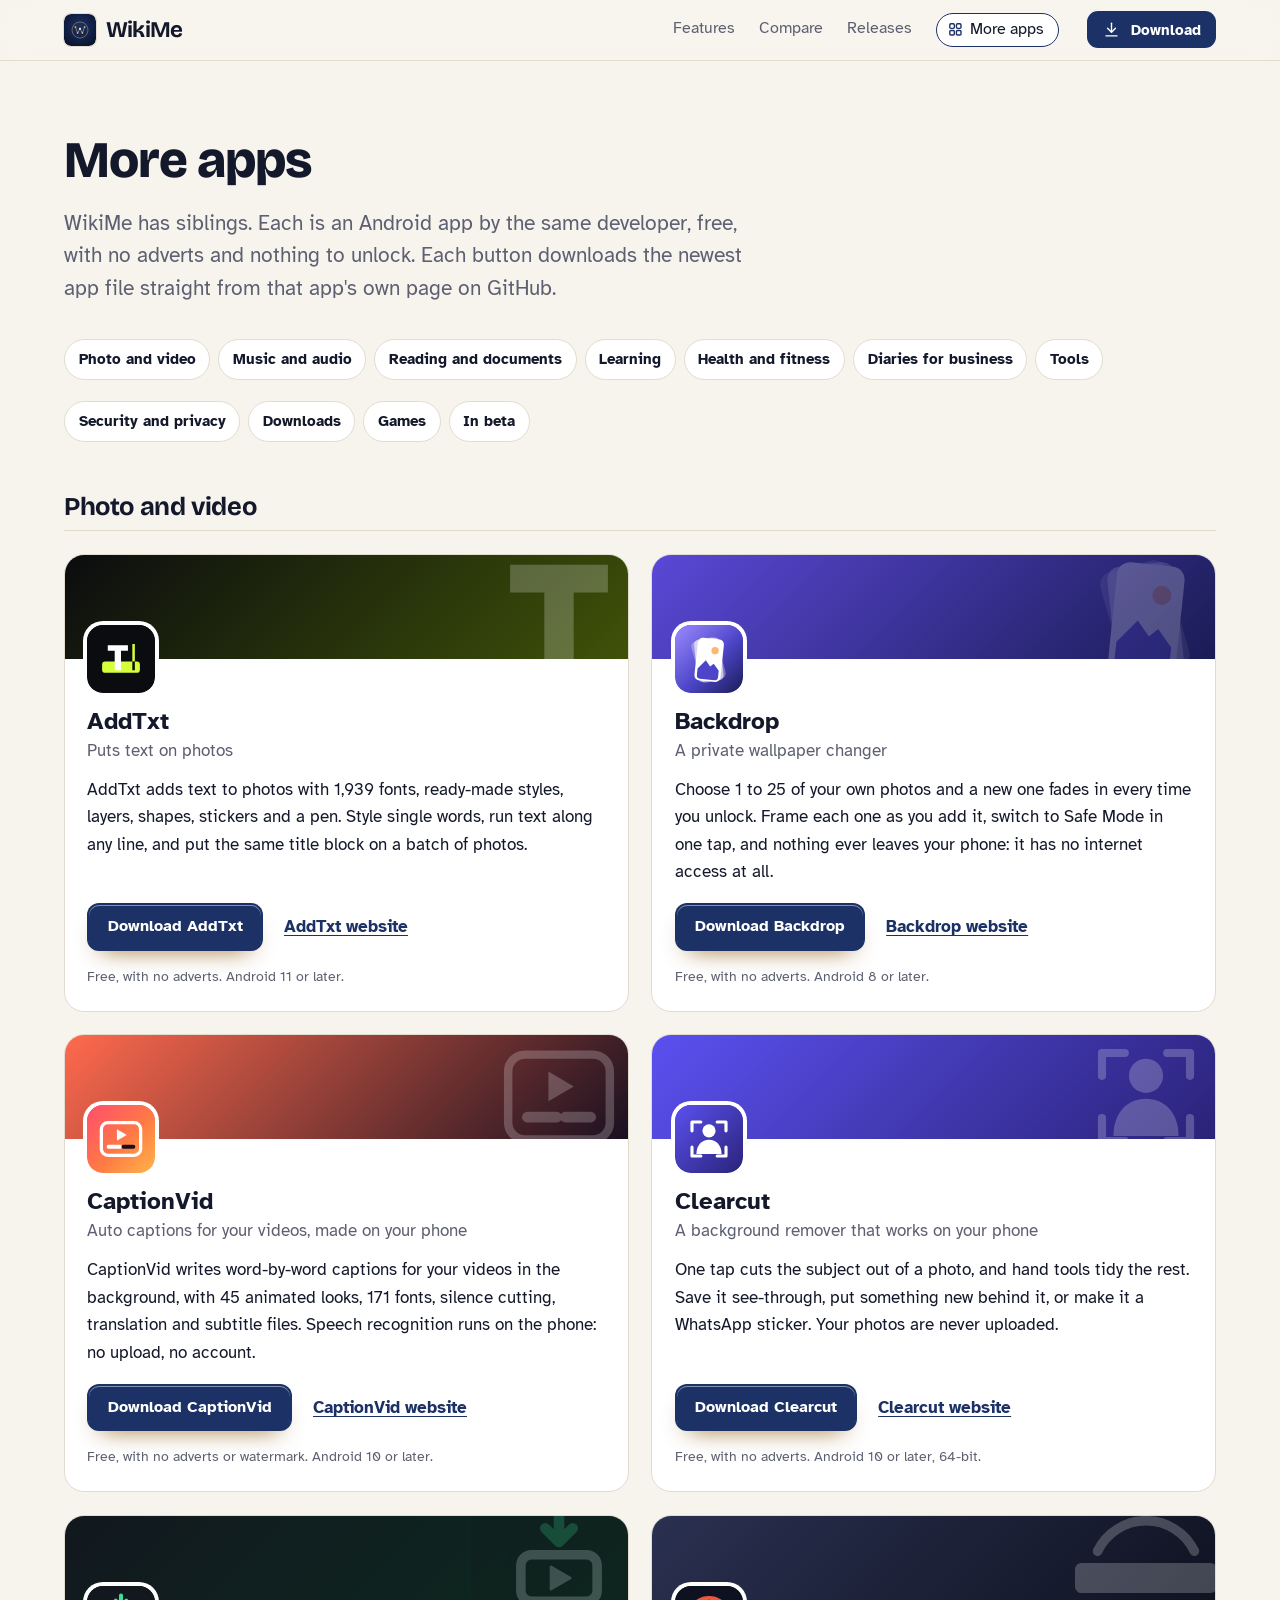
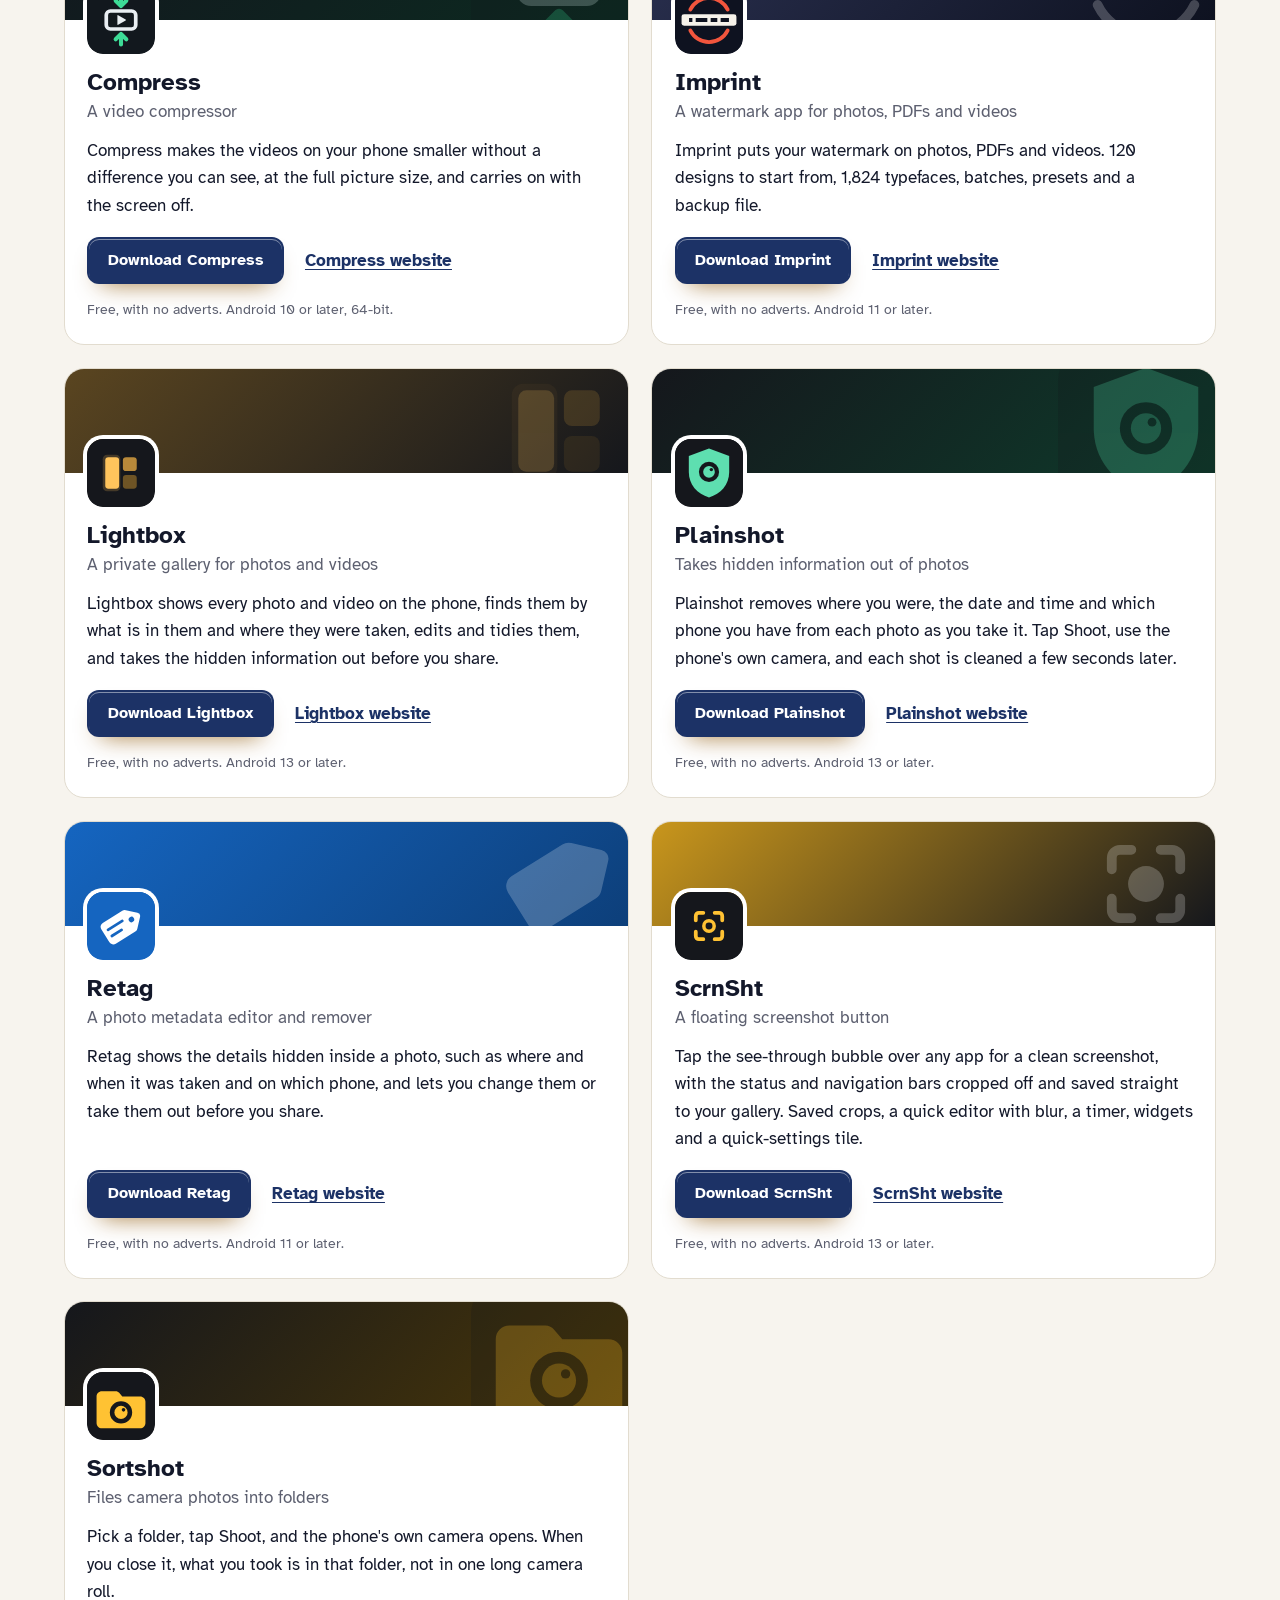
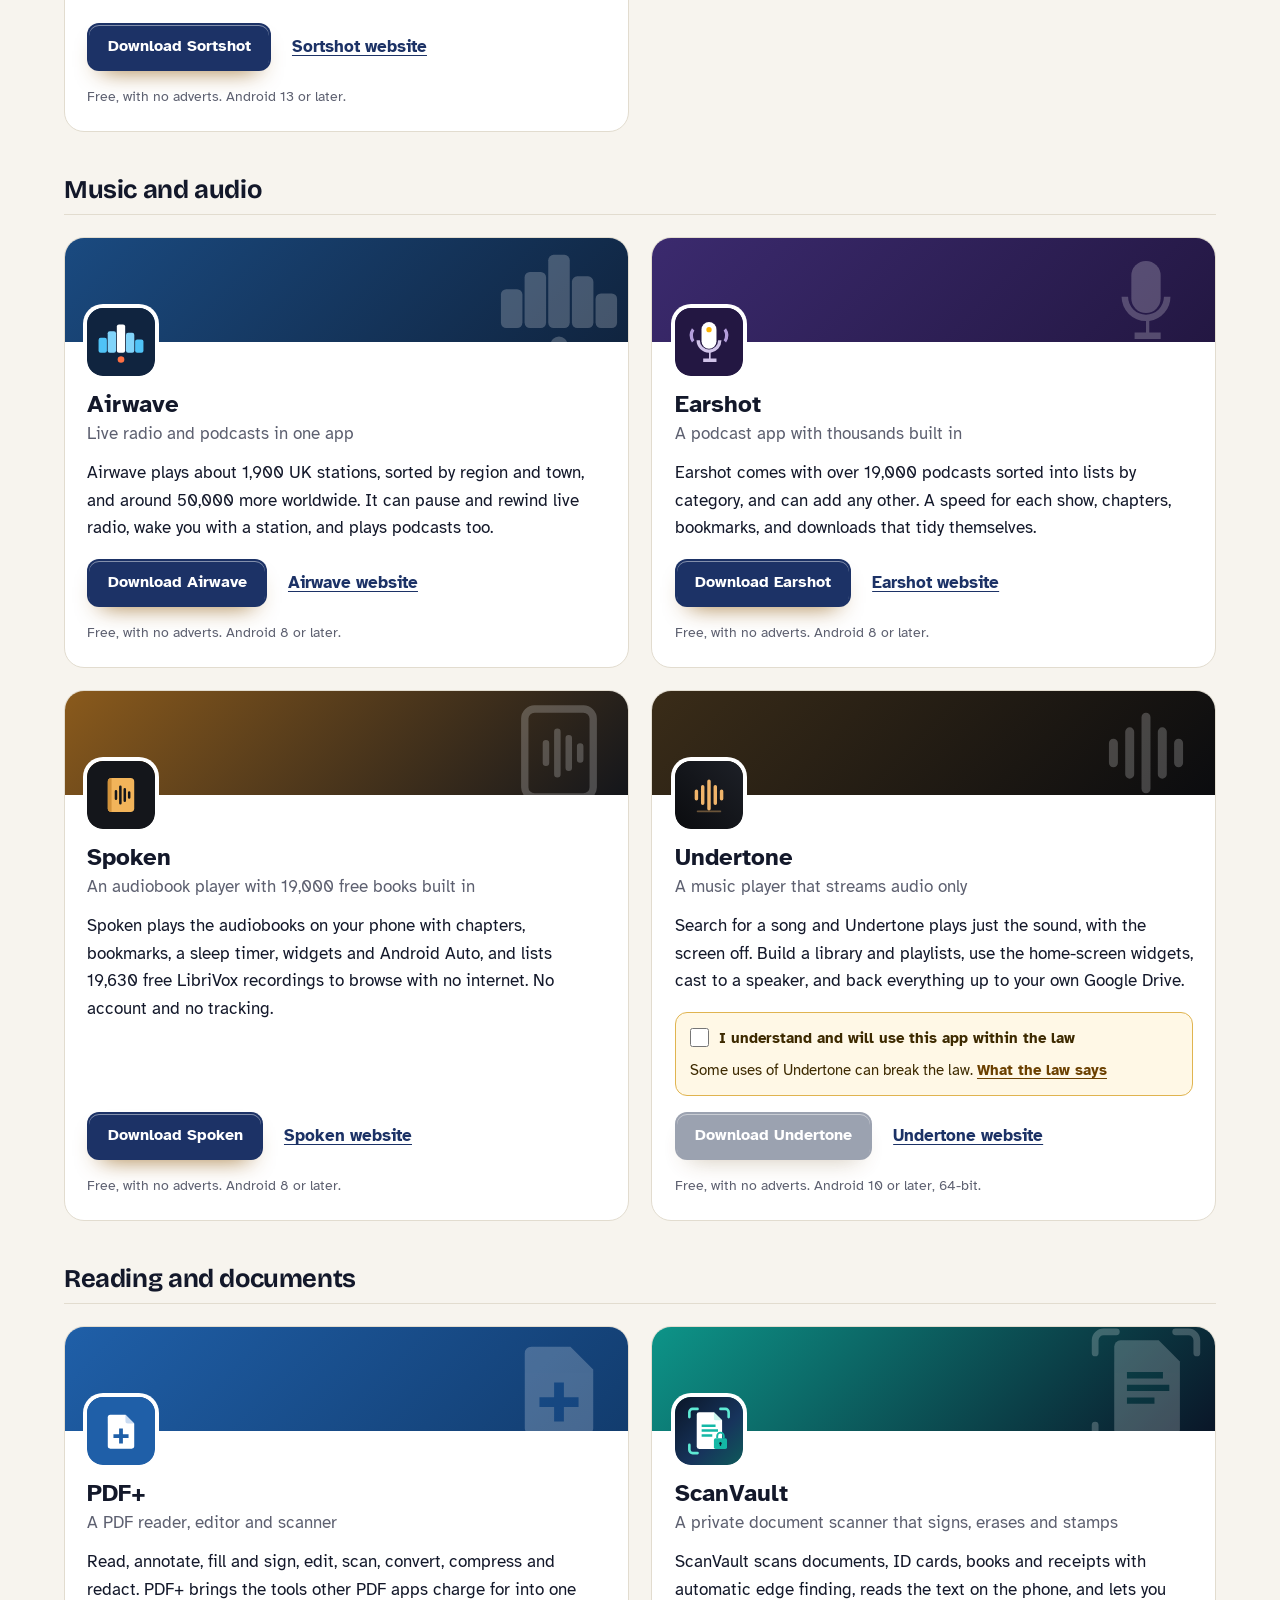
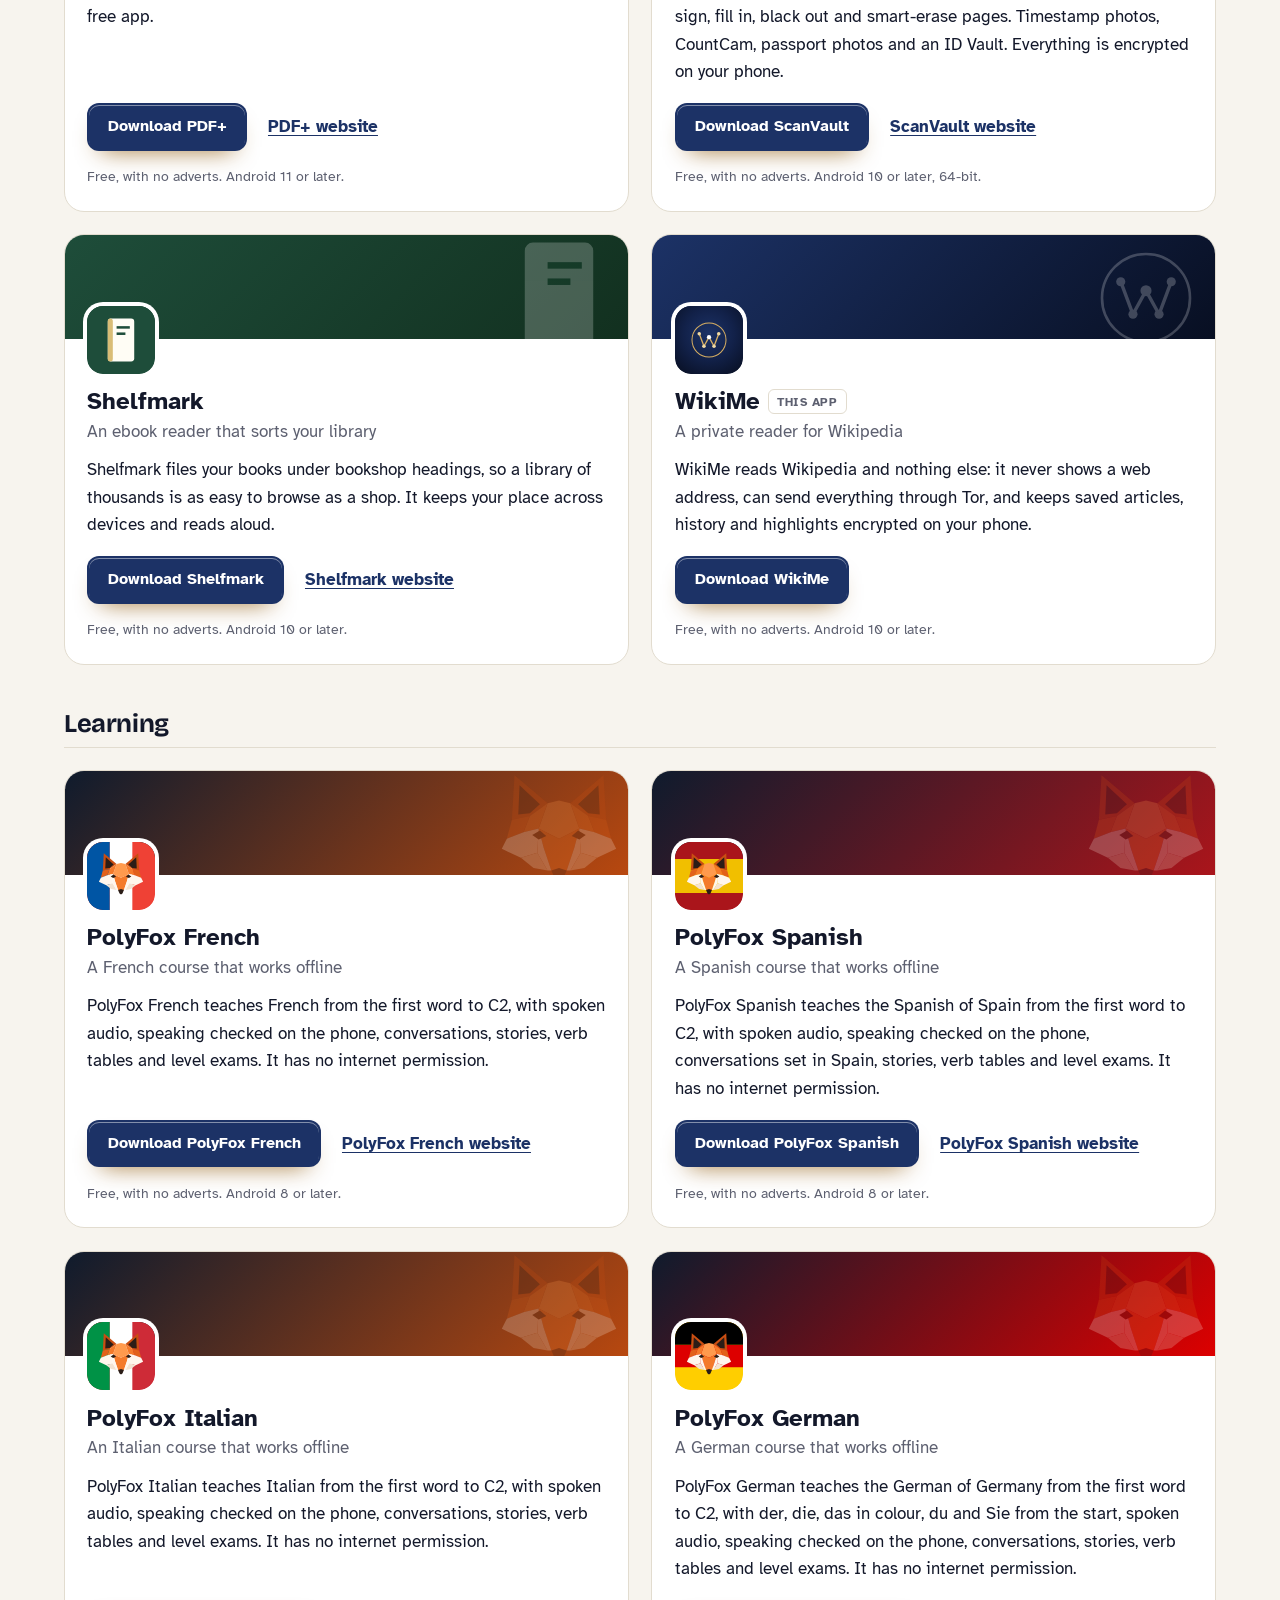
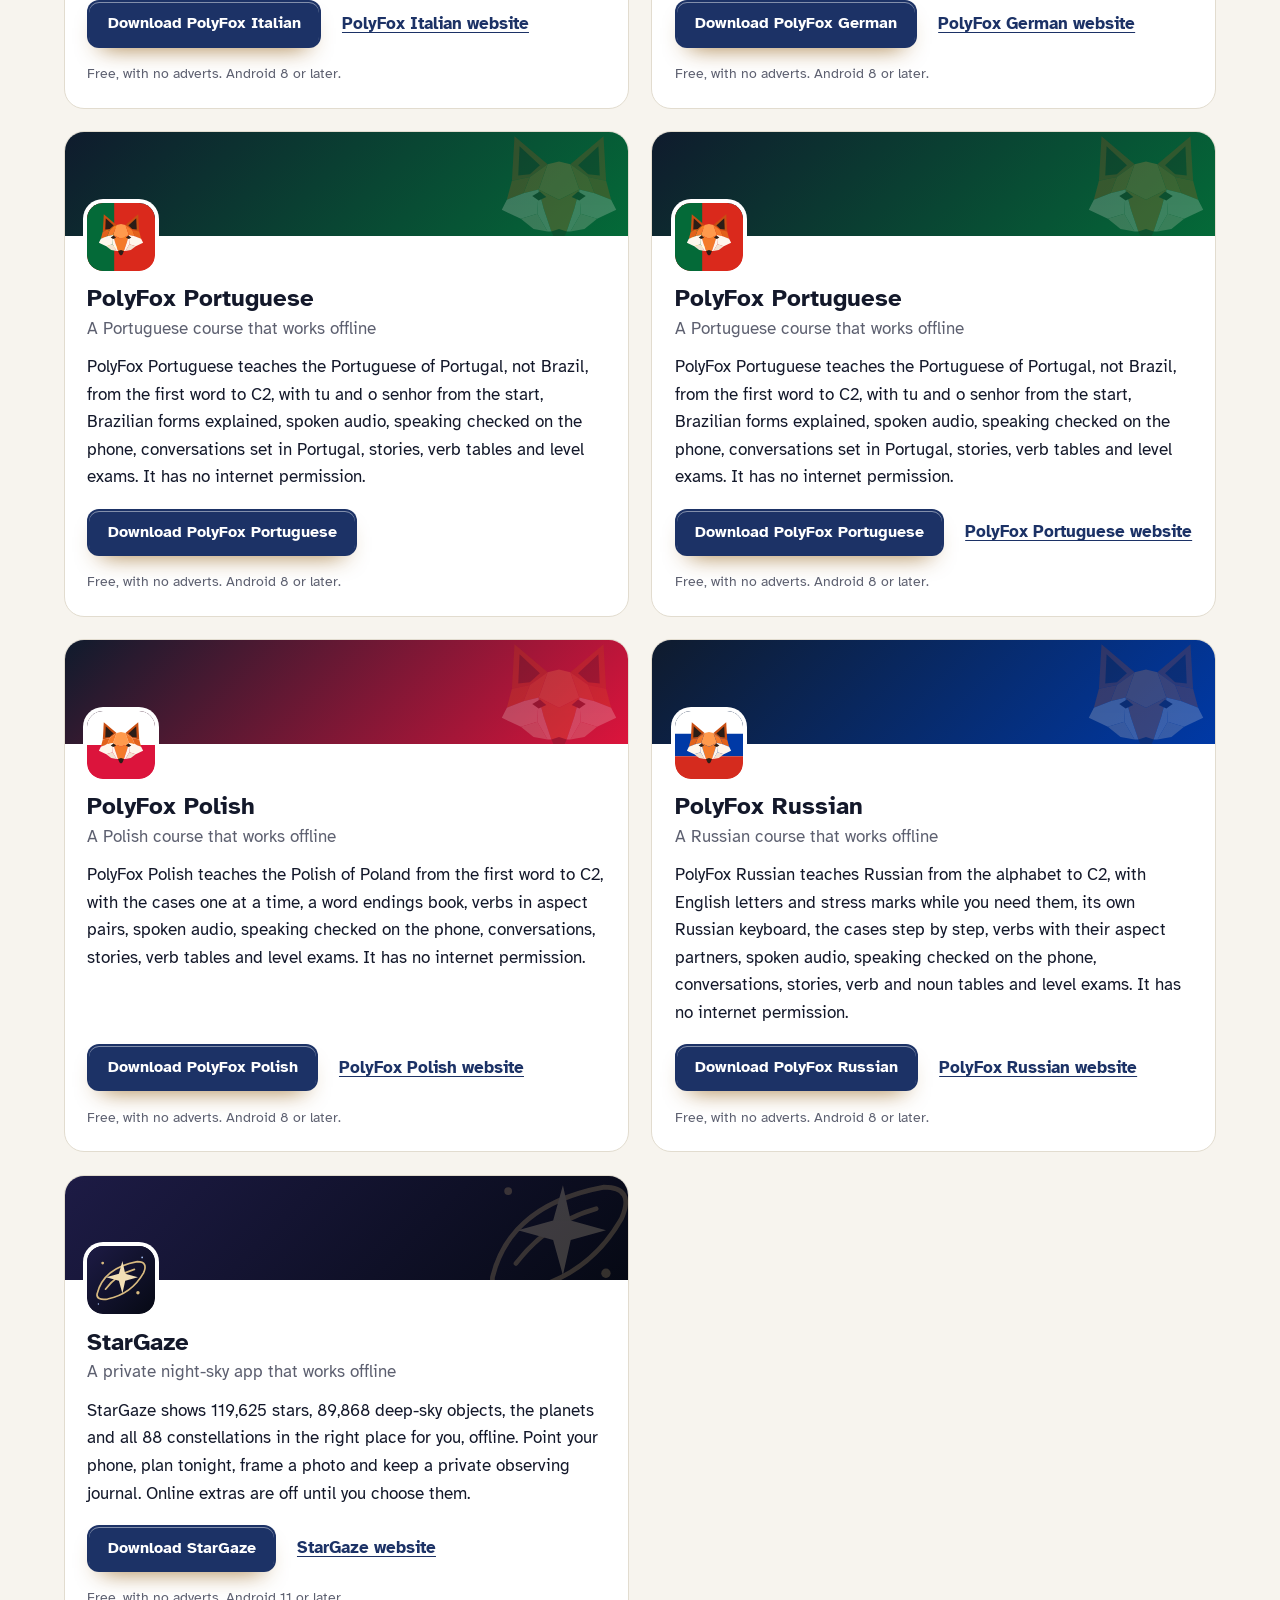
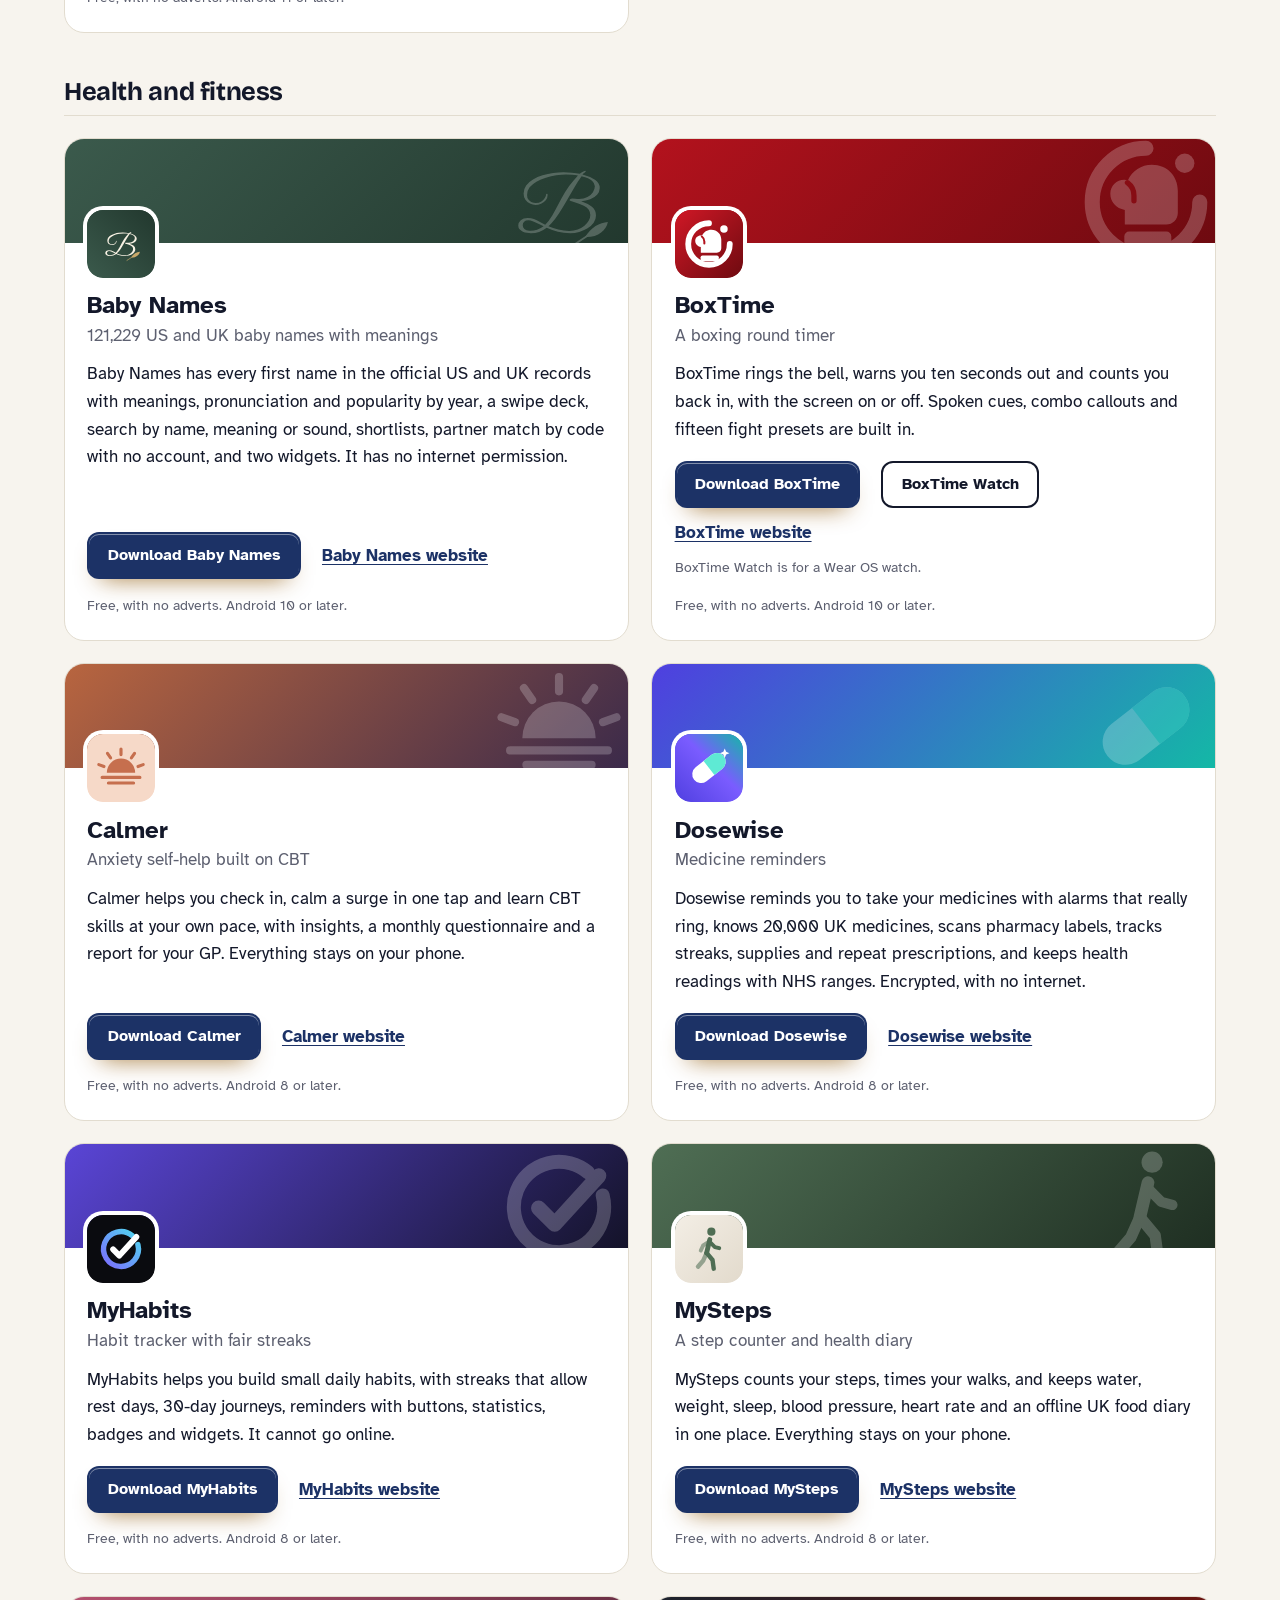
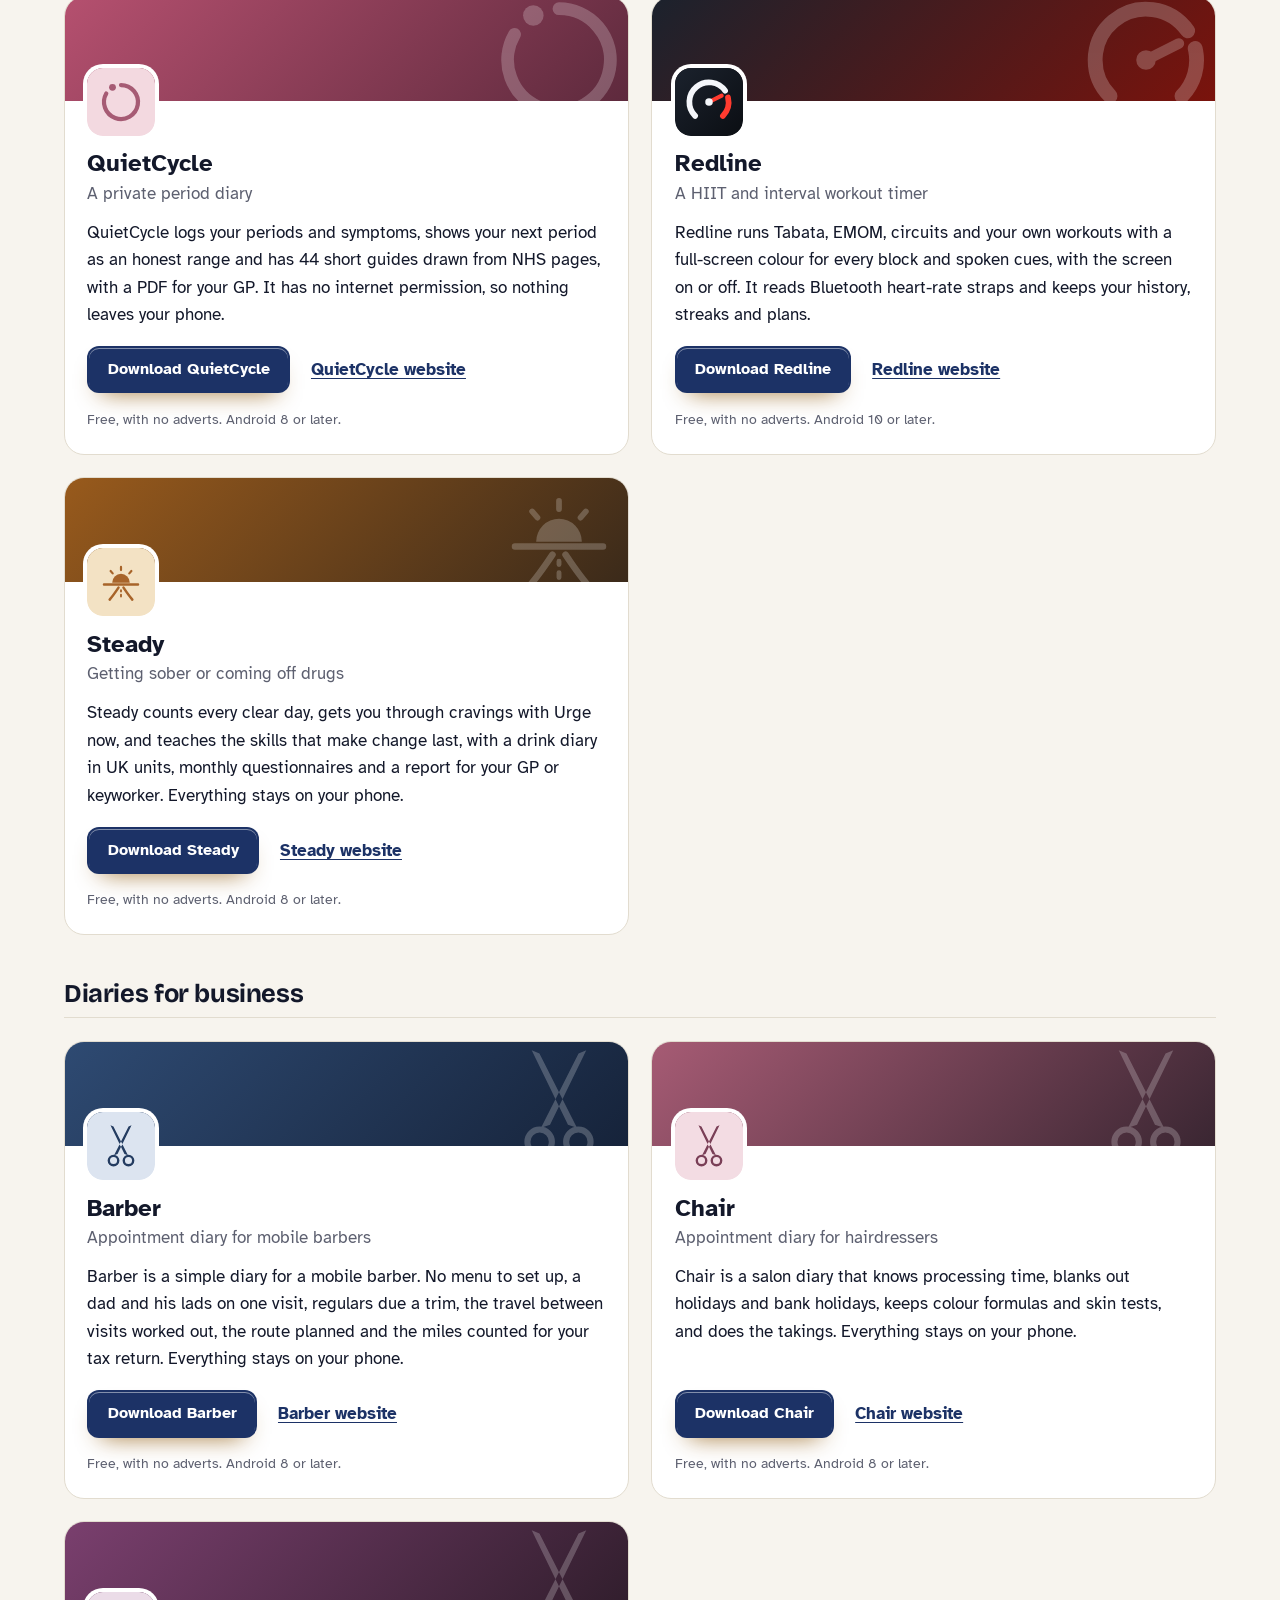
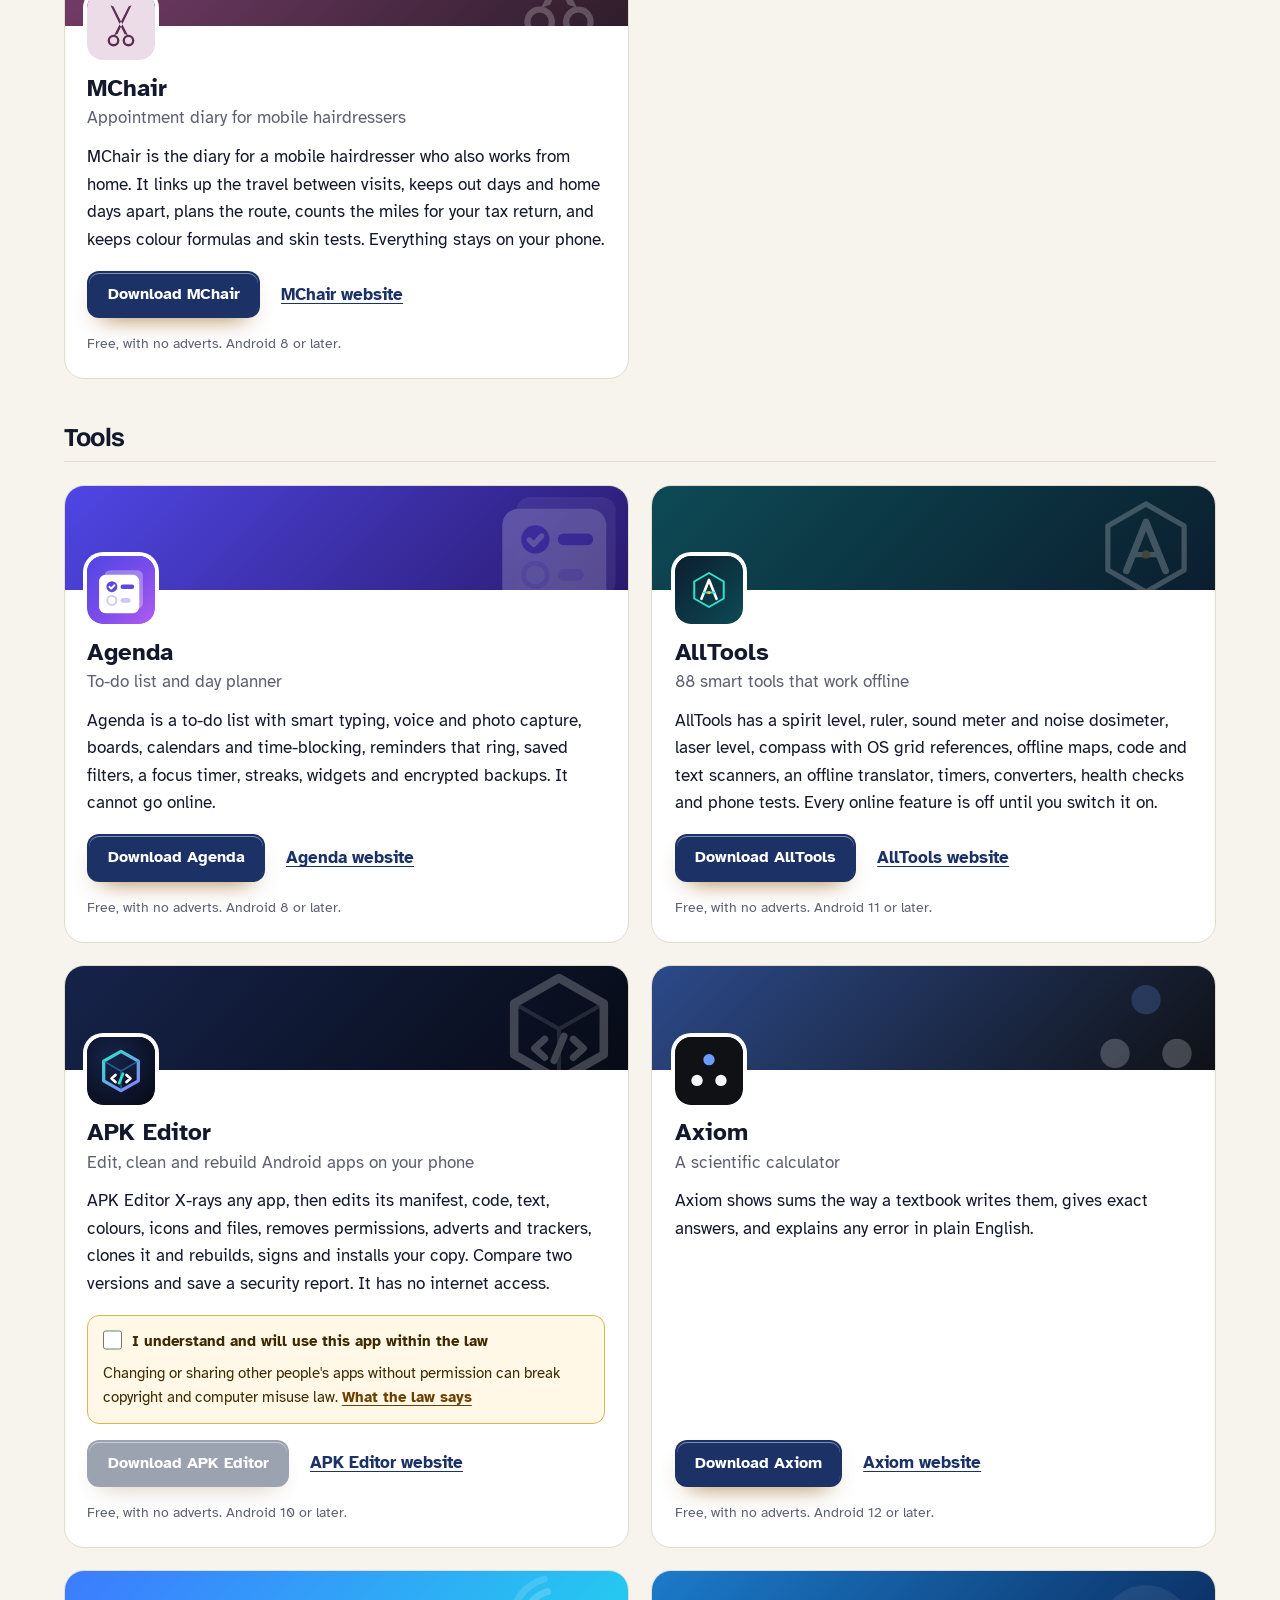
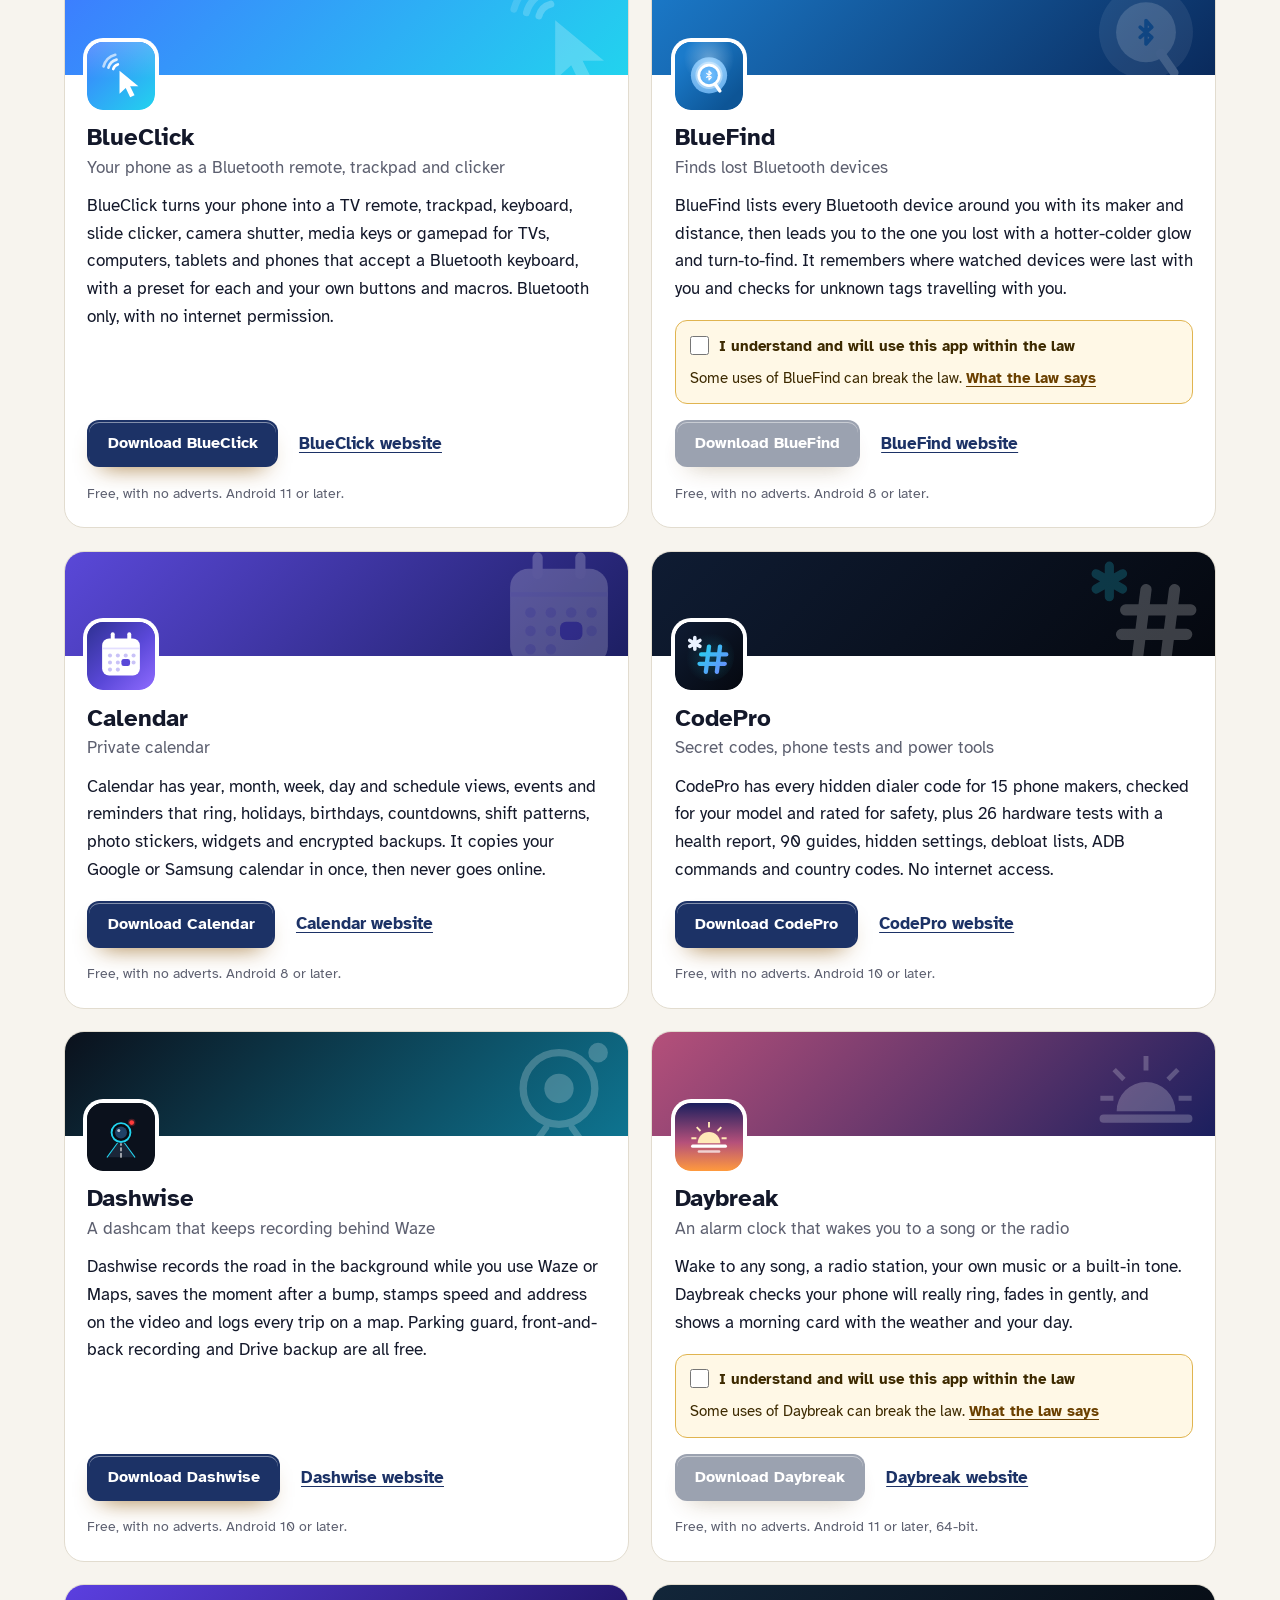
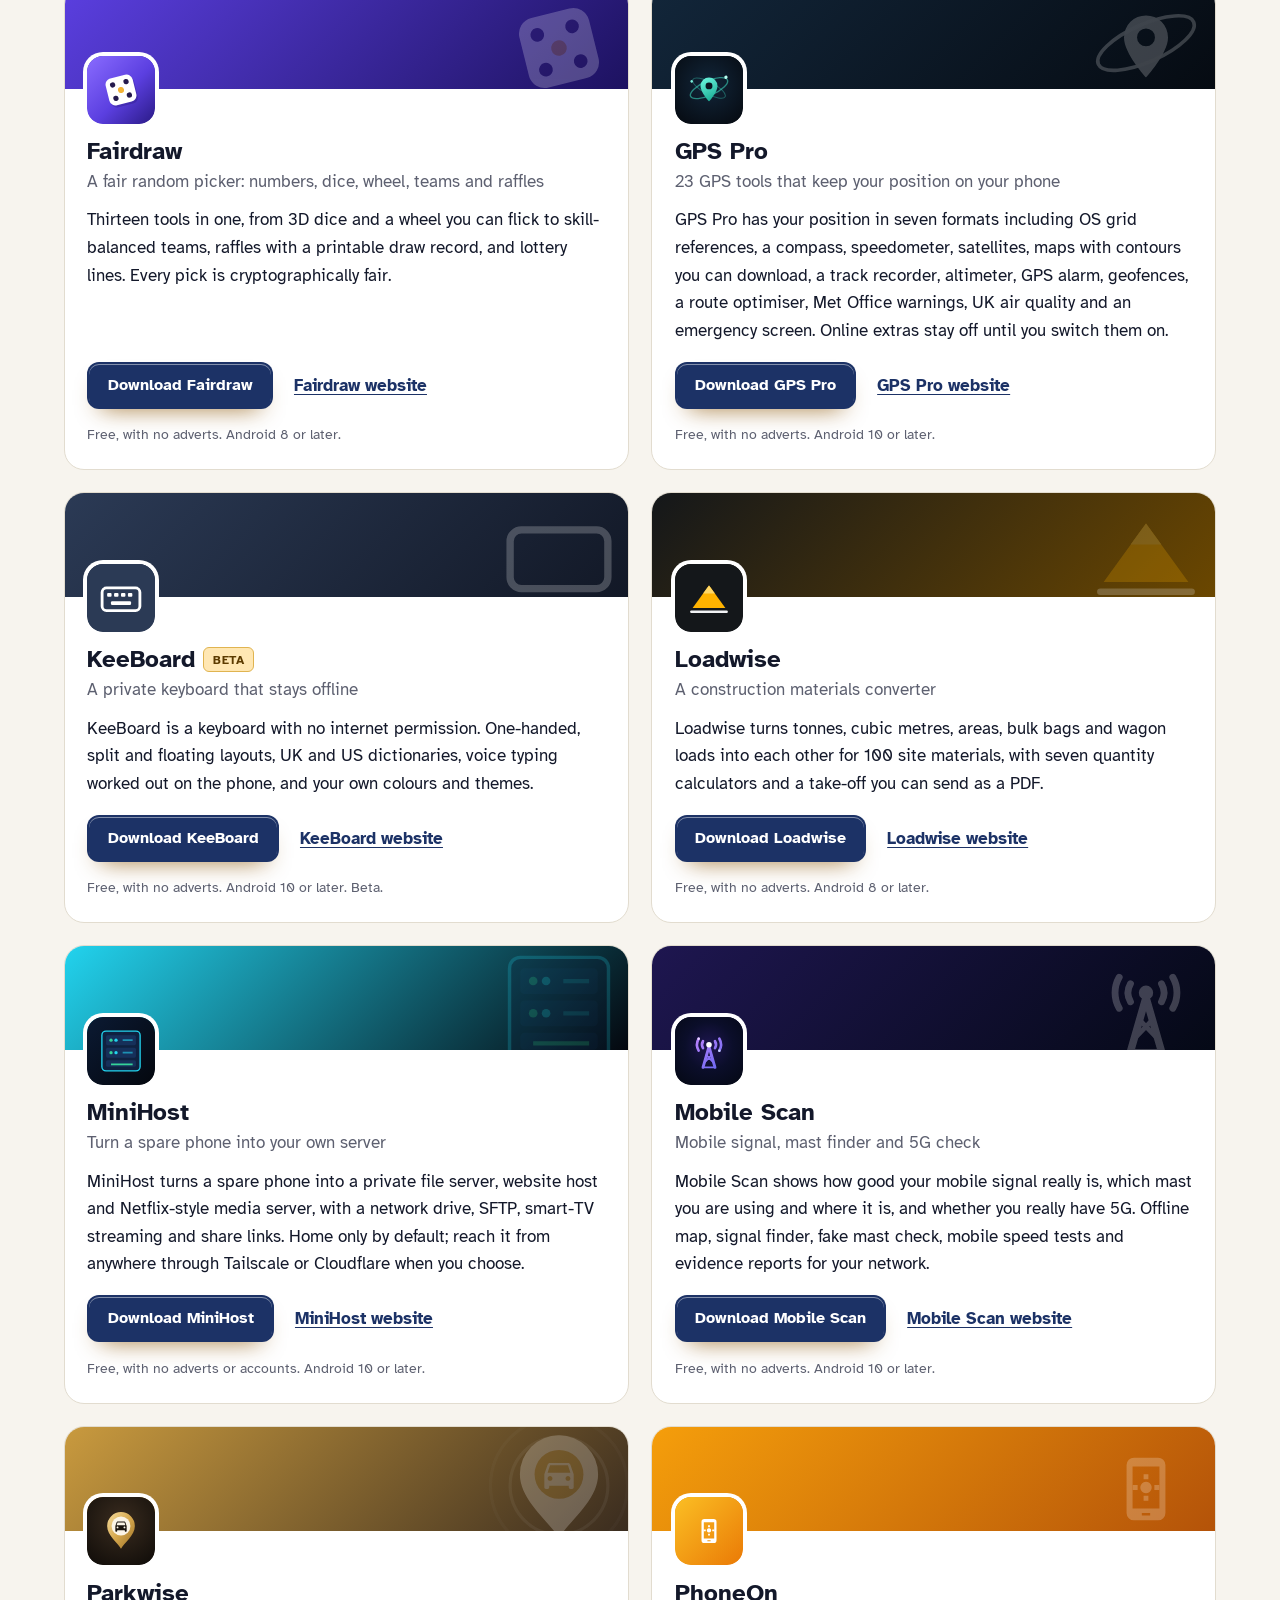
==== commit d1262ad6: "More apps: add BlueClick" ====
--- a/more-apps.html
+++ b/more-apps.html
@@ -4,7 +4,7 @@
 <meta charset="utf-8">
 <meta name="viewport" content="width=device-width, initial-scale=1">
 <title>More free Android apps from the maker of WikiMe</title>
-<meta name="description" content="All 98 free Android apps from the maker of WikiMe, in one list by category, each with its download and a link to its website.">
+<meta name="description" content="All 99 free Android apps from the maker of WikiMe, in one list by category, each with its download and a link to its website.">
 <meta name="author" content="Jonathan Jackson">
 <link rel="canonical" href="https://customgpter.github.io/wikime/more-apps.html">
 <meta name="theme-color" content="#f7f4ee" media="(prefers-color-scheme: light)">
@@ -12,7 +12,7 @@
 <meta property="og:type" content="website">
 <meta property="og:site_name" content="WikiMe">
 <meta property="og:title" content="More free Android apps from the maker of WikiMe">
-<meta property="og:description" content="All 98 free Android apps from the maker of WikiMe, in one list by category, each with its download and a link to its website.">
+<meta property="og:description" content="All 99 free Android apps from the maker of WikiMe, in one list by category, each with its download and a link to its website.">
 <meta property="og:url" content="https://customgpter.github.io/wikime/more-apps.html">
 <meta property="og:image" content="https://customgpter.github.io/wikime/assets/og.png">
 <meta property="og:image:width" content="1200">
@@ -26,7 +26,7 @@
 <link rel="preload" href="./assets/fonts/atkinson-hyperlegible-latin-400-normal.woff2" as="font" type="font/woff2" crossorigin>
 <link rel="stylesheet" href="./assets/site.css?v=1">
 <link rel="stylesheet" href="./assets/house.css?v=1">
-<script type="application/ld+json">{"@context":"https://schema.org","@type":"ItemList","name":"Apps from the maker of WikiMe","url":"https://customgpter.github.io/wikime/more-apps.html","itemListElement":[{"@type":"ListItem","position":1,"name":"AddTxt","url":"https://customgpter.github.io/addtxt/"},{"@type":"ListItem","position":2,"name":"Backdrop","url":"https://customgpter.github.io/backdrop/"},{"@type":"ListItem","position":3,"name":"CaptionVid","url":"https://customgpter.github.io/captionvid/"},{"@type":"ListItem","position":4,"name":"Clearcut","url":"https://customgpter.github.io/clearcut/"},{"@type":"ListItem","position":5,"name":"Compress","url":"https://customgpter.github.io/compress/"},{"@type":"ListItem","position":6,"name":"Imprint","url":"https://customgpter.github.io/imprint/"},{"@type":"ListItem","position":7,"name":"Lightbox","url":"https://customgpter.github.io/lightbox/"},{"@type":"ListItem","position":8,"name":"Plainshot","url":"https://customgpter.github.io/plainshot/"},{"@type":"ListItem","position":9,"name":"Retag","url":"https://customgpter.github.io/retag/"},{"@type":"ListItem","position":10,"name":"ScrnSht","url":"https://customgpter.github.io/scrnsht/"},{"@type":"ListItem","position":11,"name":"Sortshot","url":"https://customgpter.github.io/sortshot/"},{"@type":"ListItem","position":12,"name":"Airwave","url":"https://customgpter.github.io/airwave/"},{"@type":"ListItem","position":13,"name":"Earshot","url":"https://customgpter.github.io/earshot/"},{"@type":"ListItem","position":14,"name":"Spoken","url":"https://customgpter.github.io/spoken/"},{"@type":"ListItem","position":15,"name":"Undertone","url":"https://customgpter.github.io/undertone/"},{"@type":"ListItem","position":16,"name":"PDF+","url":"https://customgpter.github.io/pdfplus/"},{"@type":"ListItem","position":17,"name":"ScanVault","url":"https://customgpter.github.io/scanvault/"},{"@type":"ListItem","position":18,"name":"Shelfmark","url":"https://customgpter.github.io/shelfmark/"},{"@type":"ListItem","position":19,"name":"WikiMe","url":"https://customgpter.github.io/wikime/"},{"@type":"ListItem","position":20,"name":"PolyFox French","url":"https://customgpter.github.io/polyfox/"},{"@type":"ListItem","position":21,"name":"PolyFox Italian","url":"https://customgpter.github.io/polyfox-italian/"},{"@type":"ListItem","position":22,"name":"PolyFox German","url":"https://customgpter.github.io/polyfox-german/"},{"@type":"ListItem","position":23,"name":"PolyFox Portuguese","url":"https://customgpter.github.io/polyfox-portuguese/"},{"@type":"ListItem","position":24,"name":"PolyFox Polish","url":"https://customgpter.github.io/polyfox-polish/"},{"@type":"ListItem","position":25,"name":"PolyFox Russian","url":"https://customgpter.github.io/polyfox-russian/"},{"@type":"ListItem","position":26,"name":"StarGaze","url":"https://customgpter.github.io/stargaze/"},{"@type":"ListItem","position":27,"name":"Baby Names","url":"https://customgpter.github.io/babynames/"},{"@type":"ListItem","position":28,"name":"BoxTime","url":"https://customgpter.github.io/boxtime/"},{"@type":"ListItem","position":29,"name":"Calmer","url":"https://customgpter.github.io/calmer/"},{"@type":"ListItem","position":30,"name":"Dosewise","url":"https://customgpter.github.io/dosewise/"},{"@type":"ListItem","position":31,"name":"MyHabits","url":"https://customgpter.github.io/myhabits/"},{"@type":"ListItem","position":32,"name":"MySteps","url":"https://customgpter.github.io/mysteps/"},{"@type":"ListItem","position":33,"name":"QuietCycle","url":"https://customgpter.github.io/quietcycle/"},{"@type":"ListItem","position":34,"name":"Redline","url":"https://customgpter.github.io/redline/"},{"@type":"ListItem","position":35,"name":"Steady","url":"https://customgpter.github.io/steady/"},{"@type":"ListItem","position":36,"name":"Barber","url":"https://customgpter.github.io/barber/"},{"@type":"ListItem","position":37,"name":"Chair","url":"https://customgpter.github.io/chair/"},{"@type":"ListItem","position":38,"name":"MChair","url":"https://customgpter.github.io/mchair/"},{"@type":"ListItem","position":39,"name":"Agenda","url":"https://customgpter.github.io/agenda/"},{"@type":"ListItem","position":40,"name":"AllTools","url":"https://customgpter.github.io/alltools/"},{"@type":"ListItem","position":41,"name":"APK Editor","url":"https://customgpter.github.io/apkeditor/"},{"@type":"ListItem","position":42,"name":"Axiom","url":"https://customgpter.github.io/axiom/"},{"@type":"ListItem","position":43,"name":"BlueFind","url":"https://customgpter.github.io/bluefind/"},{"@type":"ListItem","position":44,"name":"Calendar","url":"https://customgpter.github.io/calendar/"},{"@type":"ListItem","position":45,"name":"CodePro","url":"https://customgpter.github.io/codepro/"},{"@type":"ListItem","position":46,"name":"Dashwise","url":"https://customgpter.github.io/dashwise/"},{"@type":"ListItem","position":47,"name":"Daybreak","url":"https://customgpter.github.io/daybreak/"},{"@type":"ListItem","position":48,"name":"Fairdraw","url":"https://customgpter.github.io/fairdraw/"},{"@type":"ListItem","position":49,"name":"GPS Pro","url":"https://customgpter.github.io/gpspro/"},{"@type":"ListItem","position":50,"name":"KeeBoard","url":"https://customgpter.github.io/keeboard/"},{"@type":"ListItem","position":51,"name":"Loadwise","url":"https://customgpter.github.io/loadwise/"},{"@type":"ListItem","position":52,"name":"MiniHost","url":"https://customgpter.github.io/minihost/"},{"@type":"ListItem","position":53,"name":"Mobile Scan","url":"https://customgpter.github.io/mobilescan/"},{"@type":"ListItem","position":54,"name":"Parkwise","url":"https://customgpter.github.io/parkwise/"},{"@type":"ListItem","position":55,"name":"PhoneOn","url":"https://customgpter.github.io/phoneon/"},{"@type":"ListItem","position":56,"name":"Pocketmind","url":"https://customgpter.github.io/pocketmind/"},{"@type":"ListItem","position":57,"name":"Refine","url":"https://customgpter.github.io/refine/"},{"@type":"ListItem","position":58,"name":"Shiftwise","url":"https://customgpter.github.io/shiftwise/"},{"@type":"ListItem","position":59,"name":"SimpleCalc","url":"https://customgpter.github.io/simplecalc/"},{"@type":"ListItem","position":60,"name":"Skyline","url":"https://customgpter.github.io/skyline/"},{"@type":"ListItem","position":61,"name":"Slipway","url":"https://customgpter.github.io/slipway/"},{"@type":"ListItem","position":62,"name":"Tagger","url":"https://customgpter.github.io/tagger/"},{"@type":"ListItem","position":63,"name":"TotalClean","url":"https://customgpter.github.io/totalclean/"},{"@type":"ListItem","position":64,"name":"TVLink","url":"https://customgpter.github.io/tvlink/"},{"@type":"ListItem","position":65,"name":"Unbox","url":"https://customgpter.github.io/unbox/"},{"@type":"ListItem","position":66,"name":"WhatsKeep","url":"https://customgpter.github.io/whatskeep/"},{"@type":"ListItem","position":67,"name":"WiFi Scan","url":"https://customgpter.github.io/wifiscan/"},{"@type":"ListItem","position":68,"name":"Auditly","url":"https://customgpter.github.io/auditly/"},{"@type":"ListItem","position":69,"name":"Backchannel","url":"https://customgpter.github.io/backchannel/"},{"@type":"ListItem","position":70,"name":"ENotes","url":"https://customgpter.github.io/enotes/"},{"@type":"ListItem","position":71,"name":"FindMe","url":"https://customgpter.github.io/findme/"},{"@type":"ListItem","position":72,"name":"iLock","url":"https://customgpter.github.io/ilock/"},{"@type":"ListItem","position":73,"name":"ImSafe","url":"https://customgpter.github.io/imsafe/"},{"@type":"ListItem","position":74,"name":"IShred","url":"https://customgpter.github.io/ishred/"},{"@type":"ListItem","position":75,"name":"LockBox","url":"https://customgpter.github.io/lockbox/"},{"@type":"ListItem","position":76,"name":"PassVault","url":"https://customgpter.github.io/passvault/"},{"@type":"ListItem","position":77,"name":"SpyFind","url":"https://customgpter.github.io/spyfind/"},{"@type":"ListItem","position":78,"name":"TextWipe","url":"https://customgpter.github.io/textwipe/"},{"@type":"ListItem","position":79,"name":"Tracewire","url":"https://customgpter.github.io/tracewire/"},{"@type":"ListItem","position":80,"name":"Vigil","url":"https://customgpter.github.io/vigil/"},{"@type":"ListItem","position":81,"name":"Grab","url":"https://customgpter.github.io/grab/"},{"@type":"ListItem","position":82,"name":"Swarm","url":"https://customgpter.github.io/swarm/"},{"@type":"ListItem","position":83,"name":"Plane Games","url":"https://customgpter.github.io/plane-games/"},{"@type":"ListItem","position":84,"name":"Ninefold","url":"https://customgpter.github.io/ninefold/"},{"@type":"ListItem","position":85,"name":"Cubewise","url":"https://customgpter.github.io/cubewise/"},{"@type":"ListItem","position":86,"name":"Tilewise","url":"https://customgpter.github.io/tilewise/"},{"@type":"ListItem","position":87,"name":"Letterwise","url":"https://customgpter.github.io/letterwise/"},{"@type":"ListItem","position":88,"name":"Kingside","url":"https://customgpter.github.io/kingside/"},{"@type":"ListItem","position":89,"name":"Deckhand","url":"https://customgpter.github.io/deckhand/"},{"@type":"ListItem","position":90,"name":"SNESForge","url":"https://customgpter.github.io/snesforge/"},{"@type":"ListItem","position":91,"name":"Fame Boy","url":"https://customgpter.github.io/fameboy/"},{"@type":"ListItem","position":92,"name":"PSPPro","url":"https://customgpter.github.io/psppro/"},{"@type":"ListItem","position":93,"name":"MegaGen","url":"https://customgpter.github.io/megagen/"},{"@type":"ListItem","position":94,"name":"QVR","url":"https://customgpter.github.io/qvr/"},{"@type":"ListItem","position":95,"name":"QVR Watch","url":"https://customgpter.github.io/qvr-watch/"},{"@type":"ListItem","position":96,"name":"QVRLite","url":"https://customgpter.github.io/qvrlite/"},{"@type":"ListItem","position":97,"name":"Onionz","url":"https://customgpter.github.io/onionz/"},{"@type":"ListItem","position":98,"name":"OnionzWeb","url":"https://customgpter.github.io/onionzweb/"}]}</script>
+<script type="application/ld+json">{"@context":"https://schema.org","@type":"ItemList","name":"Apps from the maker of WikiMe","url":"https://customgpter.github.io/wikime/more-apps.html","itemListElement":[{"@type":"ListItem","position":1,"name":"AddTxt","url":"https://customgpter.github.io/addtxt/"},{"@type":"ListItem","position":2,"name":"Backdrop","url":"https://customgpter.github.io/backdrop/"},{"@type":"ListItem","position":3,"name":"CaptionVid","url":"https://customgpter.github.io/captionvid/"},{"@type":"ListItem","position":4,"name":"Clearcut","url":"https://customgpter.github.io/clearcut/"},{"@type":"ListItem","position":5,"name":"Compress","url":"https://customgpter.github.io/compress/"},{"@type":"ListItem","position":6,"name":"Imprint","url":"https://customgpter.github.io/imprint/"},{"@type":"ListItem","position":7,"name":"Lightbox","url":"https://customgpter.github.io/lightbox/"},{"@type":"ListItem","position":8,"name":"Plainshot","url":"https://customgpter.github.io/plainshot/"},{"@type":"ListItem","position":9,"name":"Retag","url":"https://customgpter.github.io/retag/"},{"@type":"ListItem","position":10,"name":"ScrnSht","url":"https://customgpter.github.io/scrnsht/"},{"@type":"ListItem","position":11,"name":"Sortshot","url":"https://customgpter.github.io/sortshot/"},{"@type":"ListItem","position":12,"name":"Airwave","url":"https://customgpter.github.io/airwave/"},{"@type":"ListItem","position":13,"name":"Earshot","url":"https://customgpter.github.io/earshot/"},{"@type":"ListItem","position":14,"name":"Spoken","url":"https://customgpter.github.io/spoken/"},{"@type":"ListItem","position":15,"name":"Undertone","url":"https://customgpter.github.io/undertone/"},{"@type":"ListItem","position":16,"name":"PDF+","url":"https://customgpter.github.io/pdfplus/"},{"@type":"ListItem","position":17,"name":"ScanVault","url":"https://customgpter.github.io/scanvault/"},{"@type":"ListItem","position":18,"name":"Shelfmark","url":"https://customgpter.github.io/shelfmark/"},{"@type":"ListItem","position":19,"name":"WikiMe","url":"https://customgpter.github.io/wikime/"},{"@type":"ListItem","position":20,"name":"PolyFox French","url":"https://customgpter.github.io/polyfox/"},{"@type":"ListItem","position":21,"name":"PolyFox Italian","url":"https://customgpter.github.io/polyfox-italian/"},{"@type":"ListItem","position":22,"name":"PolyFox German","url":"https://customgpter.github.io/polyfox-german/"},{"@type":"ListItem","position":23,"name":"PolyFox Portuguese","url":"https://customgpter.github.io/polyfox-portuguese/"},{"@type":"ListItem","position":24,"name":"PolyFox Polish","url":"https://customgpter.github.io/polyfox-polish/"},{"@type":"ListItem","position":25,"name":"PolyFox Russian","url":"https://customgpter.github.io/polyfox-russian/"},{"@type":"ListItem","position":26,"name":"StarGaze","url":"https://customgpter.github.io/stargaze/"},{"@type":"ListItem","position":27,"name":"Baby Names","url":"https://customgpter.github.io/babynames/"},{"@type":"ListItem","position":28,"name":"BoxTime","url":"https://customgpter.github.io/boxtime/"},{"@type":"ListItem","position":29,"name":"Calmer","url":"https://customgpter.github.io/calmer/"},{"@type":"ListItem","position":30,"name":"Dosewise","url":"https://customgpter.github.io/dosewise/"},{"@type":"ListItem","position":31,"name":"MyHabits","url":"https://customgpter.github.io/myhabits/"},{"@type":"ListItem","position":32,"name":"MySteps","url":"https://customgpter.github.io/mysteps/"},{"@type":"ListItem","position":33,"name":"QuietCycle","url":"https://customgpter.github.io/quietcycle/"},{"@type":"ListItem","position":34,"name":"Redline","url":"https://customgpter.github.io/redline/"},{"@type":"ListItem","position":35,"name":"Steady","url":"https://customgpter.github.io/steady/"},{"@type":"ListItem","position":36,"name":"Barber","url":"https://customgpter.github.io/barber/"},{"@type":"ListItem","position":37,"name":"Chair","url":"https://customgpter.github.io/chair/"},{"@type":"ListItem","position":38,"name":"MChair","url":"https://customgpter.github.io/mchair/"},{"@type":"ListItem","position":39,"name":"Agenda","url":"https://customgpter.github.io/agenda/"},{"@type":"ListItem","position":40,"name":"AllTools","url":"https://customgpter.github.io/alltools/"},{"@type":"ListItem","position":41,"name":"APK Editor","url":"https://customgpter.github.io/apkeditor/"},{"@type":"ListItem","position":42,"name":"Axiom","url":"https://customgpter.github.io/axiom/"},{"@type":"ListItem","position":43,"name":"BlueClick","url":"https://customgpter.github.io/blueclick/"},{"@type":"ListItem","position":44,"name":"BlueFind","url":"https://customgpter.github.io/bluefind/"},{"@type":"ListItem","position":45,"name":"Calendar","url":"https://customgpter.github.io/calendar/"},{"@type":"ListItem","position":46,"name":"CodePro","url":"https://customgpter.github.io/codepro/"},{"@type":"ListItem","position":47,"name":"Dashwise","url":"https://customgpter.github.io/dashwise/"},{"@type":"ListItem","position":48,"name":"Daybreak","url":"https://customgpter.github.io/daybreak/"},{"@type":"ListItem","position":49,"name":"Fairdraw","url":"https://customgpter.github.io/fairdraw/"},{"@type":"ListItem","position":50,"name":"GPS Pro","url":"https://customgpter.github.io/gpspro/"},{"@type":"ListItem","position":51,"name":"KeeBoard","url":"https://customgpter.github.io/keeboard/"},{"@type":"ListItem","position":52,"name":"Loadwise","url":"https://customgpter.github.io/loadwise/"},{"@type":"ListItem","position":53,"name":"MiniHost","url":"https://customgpter.github.io/minihost/"},{"@type":"ListItem","position":54,"name":"Mobile Scan","url":"https://customgpter.github.io/mobilescan/"},{"@type":"ListItem","position":55,"name":"Parkwise","url":"https://customgpter.github.io/parkwise/"},{"@type":"ListItem","position":56,"name":"PhoneOn","url":"https://customgpter.github.io/phoneon/"},{"@type":"ListItem","position":57,"name":"Pocketmind","url":"https://customgpter.github.io/pocketmind/"},{"@type":"ListItem","position":58,"name":"Refine","url":"https://customgpter.github.io/refine/"},{"@type":"ListItem","position":59,"name":"Shiftwise","url":"https://customgpter.github.io/shiftwise/"},{"@type":"ListItem","position":60,"name":"SimpleCalc","url":"https://customgpter.github.io/simplecalc/"},{"@type":"ListItem","position":61,"name":"Skyline","url":"https://customgpter.github.io/skyline/"},{"@type":"ListItem","position":62,"name":"Slipway","url":"https://customgpter.github.io/slipway/"},{"@type":"ListItem","position":63,"name":"Tagger","url":"https://customgpter.github.io/tagger/"},{"@type":"ListItem","position":64,"name":"TotalClean","url":"https://customgpter.github.io/totalclean/"},{"@type":"ListItem","position":65,"name":"TVLink","url":"https://customgpter.github.io/tvlink/"},{"@type":"ListItem","position":66,"name":"Unbox","url":"https://customgpter.github.io/unbox/"},{"@type":"ListItem","position":67,"name":"WhatsKeep","url":"https://customgpter.github.io/whatskeep/"},{"@type":"ListItem","position":68,"name":"WiFi Scan","url":"https://customgpter.github.io/wifiscan/"},{"@type":"ListItem","position":69,"name":"Auditly","url":"https://customgpter.github.io/auditly/"},{"@type":"ListItem","position":70,"name":"Backchannel","url":"https://customgpter.github.io/backchannel/"},{"@type":"ListItem","position":71,"name":"ENotes","url":"https://customgpter.github.io/enotes/"},{"@type":"ListItem","position":72,"name":"FindMe","url":"https://customgpter.github.io/findme/"},{"@type":"ListItem","position":73,"name":"iLock","url":"https://customgpter.github.io/ilock/"},{"@type":"ListItem","position":74,"name":"ImSafe","url":"https://customgpter.github.io/imsafe/"},{"@type":"ListItem","position":75,"name":"IShred","url":"https://customgpter.github.io/ishred/"},{"@type":"ListItem","position":76,"name":"LockBox","url":"https://customgpter.github.io/lockbox/"},{"@type":"ListItem","position":77,"name":"PassVault","url":"https://customgpter.github.io/passvault/"},{"@type":"ListItem","position":78,"name":"SpyFind","url":"https://customgpter.github.io/spyfind/"},{"@type":"ListItem","position":79,"name":"TextWipe","url":"https://customgpter.github.io/textwipe/"},{"@type":"ListItem","position":80,"name":"Tracewire","url":"https://customgpter.github.io/tracewire/"},{"@type":"ListItem","position":81,"name":"Vigil","url":"https://customgpter.github.io/vigil/"},{"@type":"ListItem","position":82,"name":"Grab","url":"https://customgpter.github.io/grab/"},{"@type":"ListItem","position":83,"name":"Swarm","url":"https://customgpter.github.io/swarm/"},{"@type":"ListItem","position":84,"name":"Plane Games","url":"https://customgpter.github.io/plane-games/"},{"@type":"ListItem","position":85,"name":"Ninefold","url":"https://customgpter.github.io/ninefold/"},{"@type":"ListItem","position":86,"name":"Cubewise","url":"https://customgpter.github.io/cubewise/"},{"@type":"ListItem","position":87,"name":"Tilewise","url":"https://customgpter.github.io/tilewise/"},{"@type":"ListItem","position":88,"name":"Letterwise","url":"https://customgpter.github.io/letterwise/"},{"@type":"ListItem","position":89,"name":"Kingside","url":"https://customgpter.github.io/kingside/"},{"@type":"ListItem","position":90,"name":"Deckhand","url":"https://customgpter.github.io/deckhand/"},{"@type":"ListItem","position":91,"name":"SNESForge","url":"https://customgpter.github.io/snesforge/"},{"@type":"ListItem","position":92,"name":"Fame Boy","url":"https://customgpter.github.io/fameboy/"},{"@type":"ListItem","position":93,"name":"PSPPro","url":"https://customgpter.github.io/psppro/"},{"@type":"ListItem","position":94,"name":"MegaGen","url":"https://customgpter.github.io/megagen/"},{"@type":"ListItem","position":95,"name":"QVR","url":"https://customgpter.github.io/qvr/"},{"@type":"ListItem","position":96,"name":"QVR Watch","url":"https://customgpter.github.io/qvr-watch/"},{"@type":"ListItem","position":97,"name":"QVRLite","url":"https://customgpter.github.io/qvrlite/"},{"@type":"ListItem","position":98,"name":"Onionz","url":"https://customgpter.github.io/onionz/"},{"@type":"ListItem","position":99,"name":"OnionzWeb","url":"https://customgpter.github.io/onionzweb/"}]}</script>
 <link rel="stylesheet" href="./assets/apps-list.css?v=1">
 <script src="./assets/apps-list.js?v=1" defer></script>
 </head>
@@ -88,7 +88,7 @@
 <div class="mapps-group" role="group" aria-labelledby="apps-tools"><h2 class="mapps-cat" id="apps-tools">Tools</h2>
 <ul class="mapps"><li class="mapp" style="--b:#4f46e5;--b2:#2a1a6e"><div class="mapp-cover" aria-hidden="true"><svg viewBox="0 0 108 108"><g transform="translate(54 56) scale(1.45) translate(-52 -56)"><rect x="34" y="33" width="42" height="42" rx="6" fill="#fff" fill-opacity=".3"/><rect x="28" y="38" width="44" height="42" rx="7" fill="#fff" fill-opacity=".95"/><circle cx="42" cy="51" r="6" fill="#5b4bdb"/><path d="M39.4 51.2l1.9 1.9 3.4-3.6" stroke="#fff" stroke-width="2.2" fill="none" stroke-linecap="round" stroke-linejoin="round"/><rect x="51.5" y="48.5" width="15" height="5" rx="2.5" fill="#5b4bdb"/><circle cx="42" cy="66" r="5" fill="none" stroke="#cfc8f7" stroke-width="2"/><rect x="51.5" y="63.5" width="11" height="5" rx="2.5" fill="#cfc8f7"/></g></svg></div><div class="mapp-body"><svg class="mapp-icon" viewBox="0 0 108 108" aria-hidden="true"><defs><linearGradient id="i-agenda-agi" x1="0" y1="0" x2="1" y2="1"><stop offset="0" stop-color="#4f46e5"/><stop offset=".55" stop-color="#7c4deb"/><stop offset="1" stop-color="#b15cf0"/></linearGradient></defs><rect width="108" height="108" rx="24" fill="url(#i-agenda-agi)"/><g transform="translate(54 56) scale(1.45) translate(-52 -56)"><rect x="34" y="33" width="42" height="42" rx="6" fill="#fff" fill-opacity=".3"/><rect x="28" y="38" width="44" height="42" rx="7" fill="#fff"/><circle cx="42" cy="51" r="6" fill="#5b4bdb"/><path d="M39.4 51.2l1.9 1.9 3.4-3.6" stroke="#fff" stroke-width="2.2" fill="none" stroke-linecap="round" stroke-linejoin="round"/><rect x="51.5" y="48.5" width="15" height="5" rx="2.5" fill="#5b4bdb"/><circle cx="42" cy="66" r="5" fill="none" stroke="#cfc8f7" stroke-width="2"/><rect x="51.5" y="63.5" width="11" height="5" rx="2.5" fill="#cfc8f7"/></g></svg><h3>Agenda</h3><p class="mapp-kind">To-do list and day planner</p><p class="mapp-say">Agenda is a to-do list with smart typing, voice and photo capture, boards, calendars and time-blocking, reminders that ring, saved filters, a focus timer, streaks, widgets and encrypted backups. It cannot go online.</p><p class="mapp-go"><a class="button" href="https://github.com/CustomGPTer/agenda/releases/latest/download/Agenda.apk">Download Agenda</a><a class="mapp-site" href="https://customgpter.github.io/agenda/">Agenda website</a></p><p class="mapp-needs">Free, with no adverts. Android 8 or later.</p></div></li>
 <li class="mapp" style="--b:#0d4a55;--b2:#0b1e2e"><div class="mapp-cover" aria-hidden="true"><svg viewBox="0 0 108 108"><path d="M54 27L77.4 40.5L77.4 67.5L54 81L30.6 67.5L30.6 40.5Z" stroke="#fff" stroke-width="3.2" stroke-linejoin="round" fill="none"/><path d="M42 68L54 38L66 68" stroke="#fff" stroke-width="4.2" stroke-linecap="round" stroke-linejoin="round" fill="none"/><path d="M45.5 58L62.5 58" stroke="#fff" stroke-width="3.2" stroke-linecap="round"/><circle cx="54" cy="58" r="2.6" fill="#ffc24b"/></svg></div><div class="mapp-body"><svg class="mapp-icon" viewBox="0 0 108 108" aria-hidden="true"><defs><linearGradient id="i-alltools-atbg" x1="0" y1="0" x2="1" y2="1"><stop offset="0" stop-color="#0b1e2e"/><stop offset="1" stop-color="#0d4a55"/></linearGradient></defs><rect width="108" height="108" rx="24" fill="url(#i-alltools-atbg)"/><path d="M54 27L77.4 40.5L77.4 67.5L54 81L30.6 67.5L30.6 40.5Z" stroke="#35e0c8" stroke-width="3.2" stroke-linejoin="round" fill="none"/><path d="M42 68L54 38L66 68" stroke="#fff" stroke-width="4.2" stroke-linecap="round" stroke-linejoin="round" fill="none"/><path d="M45.5 58L62.5 58" stroke="#35e0c8" stroke-width="3.2" stroke-linecap="round"/><circle cx="54" cy="58" r="2.6" fill="#ffc24b"/></svg><h3>AllTools</h3><p class="mapp-kind">88 smart tools that work offline</p><p class="mapp-say">AllTools has a spirit level, ruler, sound meter and noise dosimeter, laser level, compass with OS grid references, offline maps, code and text scanners, an offline translator, timers, converters, health checks and phone tests. Every online feature is off until you switch it on.</p><p class="mapp-go"><a class="button" href="https://github.com/CustomGPTer/alltools/releases/latest/download/AllTools.apk">Download AllTools</a><a class="mapp-site" href="https://customgpter.github.io/alltools/">AllTools website</a></p><p class="mapp-needs">Free, with no adverts. Android 11 or later.</p></div></li><li class="mapp is-gated" style="--b:#16234a;--b2:#070b16"><div class="mapp-cover" aria-hidden="true"><svg viewBox="0 0 108 108"><g transform="translate(54 54) scale(1.25) translate(-54 -52)"><path d="M54 27L76 39.5L76 64.5L54 77L32 64.5L32 39.5Z" stroke="#fff" stroke-width="4.2" stroke-linejoin="round" fill="none"/><path d="M32 39.5L54 52L76 39.5M54 52L54 77" stroke="#fff" stroke-width="2" stroke-linecap="round" fill="none" opacity=".5"/><path d="M47 57L42 61.5L47 66M61 57L66 61.5L61 66" stroke="#fff" stroke-width="3.4" stroke-linecap="round" stroke-linejoin="round" fill="none"/><path d="M56.5 55.5L51.5 67.5" stroke="#fff" stroke-width="3.4" stroke-linecap="round"/></g></svg></div><div class="mapp-body"><svg class="mapp-icon" viewBox="0 0 108 108" aria-hidden="true"><defs><radialGradient id="i-apkeditor-aebg" cx="40" cy="34" r="96" gradientUnits="userSpaceOnUse"><stop offset="0" stop-color="#16234a"/><stop offset="1" stop-color="#070b16"/></radialGradient><linearGradient id="i-apkeditor-aehx" x1="32" y1="27" x2="76" y2="77" gradientUnits="userSpaceOnUse"><stop offset="0" stop-color="#2ee6c5"/><stop offset="1" stop-color="#8b7cff"/></linearGradient></defs><rect width="108" height="108" rx="24" fill="url(#i-apkeditor-aebg)"/><g transform="translate(54 54) scale(1.25) translate(-54 -52)"><path d="M54 27L76 39.5L76 64.5L54 77L32 64.5L32 39.5Z" stroke="url(#i-apkeditor-aehx)" stroke-width="4.2" stroke-linejoin="round" fill="none"/><path d="M32 39.5L54 52L76 39.5M54 52L54 77" stroke="#3d8fd6" stroke-width="2" stroke-linecap="round" fill="none" opacity=".55"/><path d="M47 57L42 61.5L47 66M61 57L66 61.5L61 66" stroke="#fff" stroke-width="3.4" stroke-linecap="round" stroke-linejoin="round" fill="none"/><path d="M56.5 55.5L51.5 67.5" stroke="#2ee6c5" stroke-width="3.4" stroke-linecap="round"/></g></svg><h3>APK Editor</h3><p class="mapp-kind">Edit, clean and rebuild Android apps on your phone</p><p class="mapp-say">APK Editor X-rays any app, then edits its manifest, code, text, colours, icons and files, removes permissions, adverts and trackers, clones it and rebuilds, signs and installs your copy. Compare two versions and save a security report. It has no internet access.</p><div class="mapp-law" data-gate><label><input type="checkbox"> I understand and will use this app within the law</label><p>Changing or sharing other people's apps without permission can break copyright and computer misuse law. <a href="https://customgpter.github.io/apkeditor/terms.html#law">What the law says</a></p><noscript><p>Turn on JavaScript to download, or use the <a href="https://customgpter.github.io/apkeditor/">APK Editor website</a>.</p></noscript></div><p class="mapp-go"><a class="button" data-href="https://github.com/CustomGPTer/apkeditor/releases/latest/download/APKEditor.apk" aria-disabled="true" role="link" tabindex="-1">Download APK Editor</a><a class="mapp-site" href="https://customgpter.github.io/apkeditor/">APK Editor website</a></p><p class="mapp-needs">Free, with no adverts. Android 10 or later.</p></div></li><li class="mapp" style="--b:#2c4a8a;--b2:#0f1115"><div class="mapp-cover" aria-hidden="true"><svg viewBox="0 0 108 108"><circle cx="54" cy="36" r="9" fill="#6c9bff"/><circle cx="35" cy="69" r="9" fill="#f3f5f8"/><circle cx="73" cy="69" r="9" fill="#f3f5f8"/></svg></div><div class="mapp-body"><svg class="mapp-icon" viewBox="0 0 108 108" aria-hidden="true"><rect width="108" height="108" rx="24" fill="#0f1115"/><circle cx="54" cy="36" r="9" fill="#6c9bff"/><circle cx="35" cy="69" r="9" fill="#f3f5f8"/><circle cx="73" cy="69" r="9" fill="#f3f5f8"/></svg><h3>Axiom</h3><p class="mapp-kind">A scientific calculator</p><p class="mapp-say">Axiom shows sums the way a textbook writes them, gives exact answers, and explains any error in plain English.</p><p class="mapp-go"><a class="button" href="https://github.com/CustomGPTer/axiom/releases/latest/download/Axiom.apk">Download Axiom</a><a class="mapp-site" href="https://customgpter.github.io/axiom/">Axiom website</a></p><p class="mapp-needs">Free, with no adverts. Android 12 or later.</p></div></li>
-<li class="mapp is-gated" style="--b:#1b7bcb;--b2:#0a2a5c"><div class="mapp-cover" aria-hidden="true"><svg viewBox="0 0 108 108"><circle cx="54" cy="52.92" r="28.8" fill="#fff" fill-opacity=".35"/><path d="M63 65.88L71.28 77.76" stroke="#fff" stroke-width="5.4" stroke-linecap="round"/><circle cx="54" cy="52.92" r="18.36" fill="#fff" fill-opacity=".95"/><path d="M50.4 49.75L57.6 56.09L54 60.12L54 45.72L57.6 49.75L50.4 56.09" fill="none" stroke="#1B7BCB" stroke-width="2.2" stroke-linecap="round" stroke-linejoin="round"/></svg></div><div class="mapp-body"><svg class="mapp-icon" viewBox="0 0 108 108" aria-hidden="true"><defs><linearGradient id="i-bluefind-bfa" gradientUnits="userSpaceOnUse" x1="18" y1="18" x2="90" y2="90"><stop offset="0" stop-color="#1B7BCB"/><stop offset="1" stop-color="#0D5596"/></linearGradient><radialGradient id="i-bluefind-bfb" gradientUnits="userSpaceOnUse" cx="54" cy="26" r="40"><stop offset="0" stop-color="#fff" stop-opacity=".33"/><stop offset="1" stop-color="#fff" stop-opacity="0"/></radialGradient><radialGradient id="i-bluefind-bfc" gradientUnits="userSpaceOnUse" cx="54" cy="39.6" r="39.6"><stop offset="0" stop-color="#B7E0FF"/><stop offset=".6" stop-color="#7FC0F5"/><stop offset="1" stop-color="#6AB0EC"/></radialGradient><radialGradient id="i-bluefind-bfd" gradientUnits="userSpaceOnUse" cx="54" cy="52.92" r="14.4"><stop offset="0" stop-color="#79C3FF"/><stop offset="1" stop-color="#5AAEF5"/></radialGradient></defs><rect width="108" height="108" rx="24" fill="url(#i-bluefind-bfa)"/><rect width="108" height="108" rx="24" fill="url(#i-bluefind-bfb)"/><circle cx="54" cy="52.92" r="28.8" fill="url(#i-bluefind-bfc)"/><circle cx="54" cy="52.92" r="21.6" fill="#fff" fill-opacity=".35"/><path d="M63 65.88L71.28 77.76" stroke="#fff" stroke-width="5.4" stroke-linecap="round"/><circle cx="54" cy="52.92" r="18.36" fill="#fff"/><circle cx="54" cy="52.92" r="14.04" fill="url(#i-bluefind-bfd)"/><path d="M50.4 49.75L57.6 56.09L54 60.12L54 45.72L57.6 49.75L50.4 56.09" fill="none" stroke="#fff" stroke-width="1.87" stroke-linecap="round" stroke-linejoin="round"/></svg><h3>BlueFind</h3><p class="mapp-kind">Finds lost Bluetooth devices</p><p class="mapp-say">BlueFind lists every Bluetooth device around you with its maker and distance, then leads you to the one you lost with a hotter-colder glow and turn-to-find. It remembers where watched devices were last with you and checks for unknown tags travelling with you.</p><div class="mapp-law" data-gate><label><input type="checkbox"> I understand and will use this app within the law</label><p>Some uses of BlueFind can break the law. <a href="https://customgpter.github.io/bluefind/terms.html#law">What the law says</a></p><noscript><p>Turn on JavaScript to download, or use the <a href="https://customgpter.github.io/bluefind/">BlueFind website</a>.</p></noscript></div><p class="mapp-go"><a class="button" data-href="https://github.com/CustomGPTer/bluefind/releases/latest/download/BlueFind.apk" aria-disabled="true" role="link" tabindex="-1">Download BlueFind</a><a class="mapp-site" href="https://customgpter.github.io/bluefind/">BlueFind website</a></p><p class="mapp-needs">Free, with no adverts. Android 8 or later.</p></div></li>
+<li class="mapp" style="--b:#3D7BFF;--b2:#22D3EE"><div class="mapp-cover" aria-hidden="true"><svg viewBox="0 0 108 108"><g transform="translate(54 54) scale(1.3) translate(-54 -54)"><path fill="#fff" d="M52.20 47.52L52.20 75.60L59.76 68.76L65.16 79.92L70.56 77.40L65.16 66.60L75.24 66.60Z"/><g fill="none" stroke="#fff" stroke-width="3.31" stroke-linecap="round"><path d="M44.55 45.47A7.92 7.92 0 0 1 50.15 39.87"/><path opacity=".82" d="M38.64 43.89A14.04 14.04 0 0 1 48.57 33.96"/><path opacity=".64" d="M32.73 42.30A20.16 20.16 0 0 1 46.98 28.05"/></g></g></svg></div><div class="mapp-body"><svg class="mapp-icon" viewBox="0 0 108 108" aria-hidden="true"><defs><linearGradient id="i-blueclick-bcbg" x1="0" y1="0" x2="108" y2="108" gradientUnits="userSpaceOnUse"><stop offset="0" stop-color="#3D7BFF"/><stop offset="1" stop-color="#22D3EE"/></linearGradient><linearGradient id="i-blueclick-bcsh" x1="0" y1="0" x2="0" y2="58" gradientUnits="userSpaceOnUse"><stop offset="0" stop-color="#fff" stop-opacity=".19"/><stop offset="1" stop-color="#fff" stop-opacity="0"/></linearGradient></defs><rect width="108" height="108" rx="24" fill="url(#i-blueclick-bcbg)"/><path d="M0 24A24 24 0 0 1 24 0H84A24 24 0 0 1 108 24V58H0Z" fill="url(#i-blueclick-bcsh)"/><g transform="translate(54 54) scale(1.3) translate(-54 -54)"><path fill="#fff" d="M52.20 47.52L52.20 75.60L59.76 68.76L65.16 79.92L70.56 77.40L65.16 66.60L75.24 66.60Z"/><g fill="none" stroke="#fff" stroke-width="3.31" stroke-linecap="round"><path d="M44.55 45.47A7.92 7.92 0 0 1 50.15 39.87"/><path opacity=".82" d="M38.64 43.89A14.04 14.04 0 0 1 48.57 33.96"/><path opacity=".64" d="M32.73 42.30A20.16 20.16 0 0 1 46.98 28.05"/></g></g></svg><h3>BlueClick</h3><p class="mapp-kind">Your phone as a Bluetooth remote, trackpad and clicker</p><p class="mapp-say">BlueClick turns your phone into a TV remote, trackpad, keyboard, slide clicker, camera shutter, media keys or gamepad for TVs, computers, tablets and phones that accept a Bluetooth keyboard, with a preset for each and your own buttons and macros. Bluetooth only, with no internet permission.</p><p class="mapp-go"><a class="button" href="https://github.com/CustomGPTer/blueclick/releases/latest/download/BlueClick.apk">Download BlueClick</a><a class="mapp-site" href="https://customgpter.github.io/blueclick/">BlueClick website</a></p><p class="mapp-needs">Free, with no adverts. Android 11 or later.</p></div></li><li class="mapp is-gated" style="--b:#1b7bcb;--b2:#0a2a5c"><div class="mapp-cover" aria-hidden="true"><svg viewBox="0 0 108 108"><circle cx="54" cy="52.92" r="28.8" fill="#fff" fill-opacity=".35"/><path d="M63 65.88L71.28 77.76" stroke="#fff" stroke-width="5.4" stroke-linecap="round"/><circle cx="54" cy="52.92" r="18.36" fill="#fff" fill-opacity=".95"/><path d="M50.4 49.75L57.6 56.09L54 60.12L54 45.72L57.6 49.75L50.4 56.09" fill="none" stroke="#1B7BCB" stroke-width="2.2" stroke-linecap="round" stroke-linejoin="round"/></svg></div><div class="mapp-body"><svg class="mapp-icon" viewBox="0 0 108 108" aria-hidden="true"><defs><linearGradient id="i-bluefind-bfa" gradientUnits="userSpaceOnUse" x1="18" y1="18" x2="90" y2="90"><stop offset="0" stop-color="#1B7BCB"/><stop offset="1" stop-color="#0D5596"/></linearGradient><radialGradient id="i-bluefind-bfb" gradientUnits="userSpaceOnUse" cx="54" cy="26" r="40"><stop offset="0" stop-color="#fff" stop-opacity=".33"/><stop offset="1" stop-color="#fff" stop-opacity="0"/></radialGradient><radialGradient id="i-bluefind-bfc" gradientUnits="userSpaceOnUse" cx="54" cy="39.6" r="39.6"><stop offset="0" stop-color="#B7E0FF"/><stop offset=".6" stop-color="#7FC0F5"/><stop offset="1" stop-color="#6AB0EC"/></radialGradient><radialGradient id="i-bluefind-bfd" gradientUnits="userSpaceOnUse" cx="54" cy="52.92" r="14.4"><stop offset="0" stop-color="#79C3FF"/><stop offset="1" stop-color="#5AAEF5"/></radialGradient></defs><rect width="108" height="108" rx="24" fill="url(#i-bluefind-bfa)"/><rect width="108" height="108" rx="24" fill="url(#i-bluefind-bfb)"/><circle cx="54" cy="52.92" r="28.8" fill="url(#i-bluefind-bfc)"/><circle cx="54" cy="52.92" r="21.6" fill="#fff" fill-opacity=".35"/><path d="M63 65.88L71.28 77.76" stroke="#fff" stroke-width="5.4" stroke-linecap="round"/><circle cx="54" cy="52.92" r="18.36" fill="#fff"/><circle cx="54" cy="52.92" r="14.04" fill="url(#i-bluefind-bfd)"/><path d="M50.4 49.75L57.6 56.09L54 60.12L54 45.72L57.6 49.75L50.4 56.09" fill="none" stroke="#fff" stroke-width="1.87" stroke-linecap="round" stroke-linejoin="round"/></svg><h3>BlueFind</h3><p class="mapp-kind">Finds lost Bluetooth devices</p><p class="mapp-say">BlueFind lists every Bluetooth device around you with its maker and distance, then leads you to the one you lost with a hotter-colder glow and turn-to-find. It remembers where watched devices were last with you and checks for unknown tags travelling with you.</p><div class="mapp-law" data-gate><label><input type="checkbox"> I understand and will use this app within the law</label><p>Some uses of BlueFind can break the law. <a href="https://customgpter.github.io/bluefind/terms.html#law">What the law says</a></p><noscript><p>Turn on JavaScript to download, or use the <a href="https://customgpter.github.io/bluefind/">BlueFind website</a>.</p></noscript></div><p class="mapp-go"><a class="button" data-href="https://github.com/CustomGPTer/bluefind/releases/latest/download/BlueFind.apk" aria-disabled="true" role="link" tabindex="-1">Download BlueFind</a><a class="mapp-site" href="https://customgpter.github.io/bluefind/">BlueFind website</a></p><p class="mapp-needs">Free, with no adverts. Android 8 or later.</p></div></li>
 <li class="mapp" style="--b:#5a48d8;--b2:#1d1f63"><div class="mapp-cover" aria-hidden="true"><svg viewBox="0 0 108 108"><g transform="translate(54 55) scale(1.25) translate(-54 -55)"><path d="M39,32 h30 a9,9 0 0 1 9,9 v29 a9,9 0 0 1 -9,9 h-30 a9,9 0 0 1 -9,-9 v-29 a9,9 0 0 1 9,-9 z" fill="#fff" fill-opacity=".95"/><rect x="41" y="24" width="5" height="13" rx="2.5" fill="#fff"/><rect x="62" y="24" width="5" height="13" rx="2.5" fill="#fff"/><rect x="30" y="43.5" width="48" height="2.2" fill="#e3deff"/><g fill="#c9c2f7"><circle cx="40" cy="53.5" r="2.6"/><circle cx="50" cy="53.5" r="2.6"/><circle cx="60" cy="53.5" r="2.6"/><circle cx="70" cy="53.5" r="2.6"/><circle cx="40" cy="62.5" r="2.6"/><circle cx="50" cy="62.5" r="2.6"/><circle cx="70" cy="62.5" r="2.6"/><circle cx="40" cy="71.5" r="2.6"/><circle cx="50" cy="71.5" r="2.6"/></g><rect x="54.5" y="58" width="11" height="9" rx="3" fill="#5a48d8"/></g></svg></div><div class="mapp-body"><svg class="mapp-icon" viewBox="0 0 108 108" aria-hidden="true"><defs><linearGradient id="i-calendar-cli" x1="0" y1="0" x2="1" y2="1"><stop offset="0" stop-color="#2e3192"/><stop offset=".55" stop-color="#5a48d8"/><stop offset="1" stop-color="#8f6bff"/></linearGradient></defs><rect width="108" height="108" rx="24" fill="url(#i-calendar-cli)"/><g transform="translate(54 55) scale(1.25) translate(-54 -55)"><path d="M39,32 h30 a9,9 0 0 1 9,9 v29 a9,9 0 0 1 -9,9 h-30 a9,9 0 0 1 -9,-9 v-29 a9,9 0 0 1 9,-9 z" fill="#fff"/><rect x="41" y="24" width="5" height="13" rx="2.5" fill="#fff"/><rect x="62" y="24" width="5" height="13" rx="2.5" fill="#fff"/><rect x="30" y="43.5" width="48" height="2.2" fill="#e3deff"/><g fill="#c9c2f7"><circle cx="40" cy="53.5" r="2.6"/><circle cx="50" cy="53.5" r="2.6"/><circle cx="60" cy="53.5" r="2.6"/><circle cx="70" cy="53.5" r="2.6"/><circle cx="40" cy="62.5" r="2.6"/><circle cx="50" cy="62.5" r="2.6"/><circle cx="70" cy="62.5" r="2.6"/><circle cx="40" cy="71.5" r="2.6"/><circle cx="50" cy="71.5" r="2.6"/></g><rect x="54.5" y="58" width="11" height="9" rx="3" fill="#5a48d8"/></g></svg><h3>Calendar</h3><p class="mapp-kind">Private calendar</p><p class="mapp-say">Calendar has year, month, week, day and schedule views, events and reminders that ring, holidays, birthdays, countdowns, shift patterns, photo stickers, widgets and encrypted backups. It copies your Google or Samsung calendar in once, then never goes online.</p><p class="mapp-go"><a class="button" href="https://github.com/CustomGPTer/calendar/releases/latest/download/Calendar.apk">Download Calendar</a><a class="mapp-site" href="https://customgpter.github.io/calendar/">Calendar website</a></p><p class="mapp-needs">Free, with no adverts. Android 8 or later.</p></div></li>
 <li class="mapp" style="--b:#0f1c33;--b2:#05080f"><div class="mapp-cover" aria-hidden="true"><svg viewBox="0 0 108 108"><g transform="translate(54 54) scale(1.25) translate(-54 -54)"><path d="M54 42L50 74M68 42L64 74M44 52L76 52M42 64L74 64" fill="none" stroke="#fff" stroke-width="5.5" stroke-linecap="round"/><path d="M36 30.5L36 45.5M29.5 34.25L42.5 41.75M29.5 41.75L42.5 34.25" fill="none" stroke="#22D3EE" stroke-width="4.5" stroke-linecap="round"/></g></svg></div><div class="mapp-body"><svg class="mapp-icon" viewBox="0 0 108 108" aria-hidden="true"><defs><linearGradient id="i-codepro-cpbg" x1="0" y1="0" x2="1" y2="1"><stop offset="0" stop-color="#0F1C33"/><stop offset="1" stop-color="#05080F"/></linearGradient><radialGradient id="i-codepro-cpgl" cx="58" cy="58" r="40" gradientUnits="userSpaceOnUse"><stop offset="0" stop-color="#22D3EE" stop-opacity=".2"/><stop offset="1" stop-color="#22D3EE" stop-opacity="0"/></radialGradient><linearGradient id="i-codepro-cphs" x1="42" y1="42" x2="76" y2="74" gradientUnits="userSpaceOnUse"><stop offset="0" stop-color="#22D3EE"/><stop offset="1" stop-color="#6E8BFF"/></linearGradient></defs><rect width="108" height="108" rx="24" fill="url(#i-codepro-cpbg)"/><circle cx="54" cy="54" r="40" fill="url(#i-codepro-cpgl)"/><g transform="translate(54 54) scale(1.25) translate(-54 -54)"><path d="M54 42L50 74M68 42L64 74M44 52L76 52M42 64L74 64" fill="none" stroke="url(#i-codepro-cphs)" stroke-width="5.5" stroke-linecap="round"/><path d="M36 30.5L36 45.5M29.5 34.25L42.5 41.75M29.5 41.75L42.5 34.25" fill="none" stroke="#EAF2FF" stroke-width="4.5" stroke-linecap="round"/></g></svg><h3>CodePro</h3><p class="mapp-kind">Secret codes, phone tests and power tools</p><p class="mapp-say">CodePro has every hidden dialer code for 15 phone makers, checked for your model and rated for safety, plus 26 hardware tests with a health report, 90 guides, hidden settings, debloat lists, ADB commands and country codes. No internet access.</p><p class="mapp-go"><a class="button" href="https://github.com/CustomGPTer/codepro/releases/latest/download/CodePro.apk">Download CodePro</a><a class="mapp-site" href="https://customgpter.github.io/codepro/">CodePro website</a></p><p class="mapp-needs">Free, with no adverts. Android 10 or later.</p></div></li>
 <li class="mapp" style="--b:#0b111c;--b2:#0e7490"><div class="mapp-cover" aria-hidden="true"><svg viewBox="0 0 108 108"><circle cx="54" cy="50" r="22" fill="none" stroke="#fff" stroke-width="4.5"/><circle cx="54" cy="50" r="9" fill="#fff"/><circle cx="78" cy="28" r="6" fill="#fff"/><path d="M36,88l10,-14M72,88l-10,-14" stroke="#fff" stroke-width="4" stroke-linecap="round"/></svg></div><div class="mapp-body"><svg class="mapp-icon" viewBox="0 0 108 108" aria-hidden="true"><rect width="108" height="108" rx="24" fill="#0B111C"/><path d="M51,60L57,60L76,86L32,86Z" fill="#1B2638"/><path d="M51,60L32,86M57,60L76,86" stroke="#22D3EE" stroke-width="1.6" stroke-linecap="round" fill="none"/><path d="M54,64v3M54,71v5M54,80v6" stroke="#fff" stroke-width="1.8" stroke-linecap="round"/><circle cx="54" cy="47" r="17" fill="#070B12"/><circle cx="54" cy="47" r="15" fill="none" stroke="#22D3EE" stroke-width="3"/><circle cx="54" cy="47" r="9.5" fill="#1F4166"/><circle cx="50.5" cy="43.5" r="2.4" fill="#fff" fill-opacity=".7"/><circle cx="71" cy="31" r="6" fill="#FF3B3B" fill-opacity=".25"/><circle cx="71" cy="31" r="3.8" fill="#FF3B3B"/></svg><h3>Dashwise</h3><p class="mapp-kind">A dashcam that keeps recording behind Waze</p><p class="mapp-say">Dashwise records the road in the background while you use Waze or Maps, saves the moment after a bump, stamps speed and address on the video and logs every trip on a map. Parking guard, front-and-back recording and Drive backup are all free.</p><p class="mapp-go"><a class="button" href="https://github.com/CustomGPTer/dashwise/releases/latest/download/Dashwise.apk">Download Dashwise</a><a class="mapp-site" href="https://customgpter.github.io/dashwise/">Dashwise website</a></p><p class="mapp-needs">Free, with no adverts. Android 10 or later.</p></div></li>
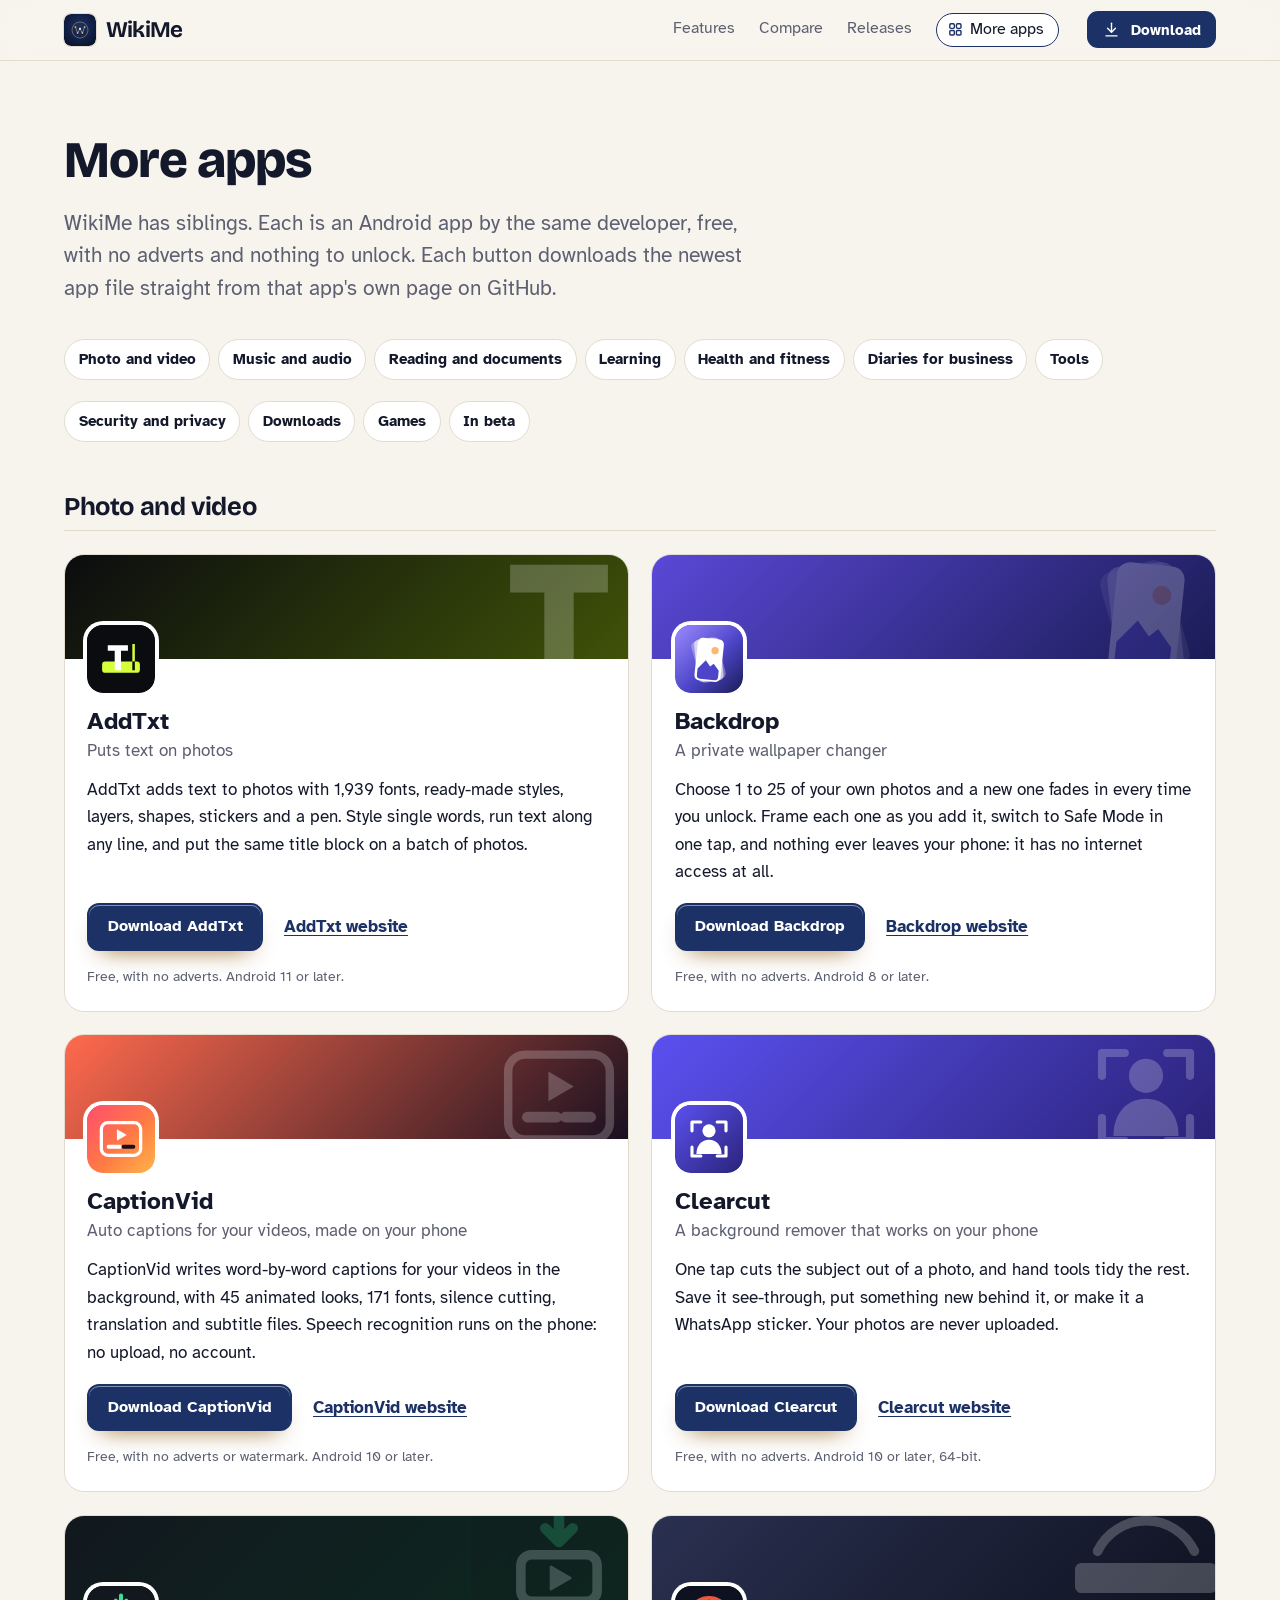
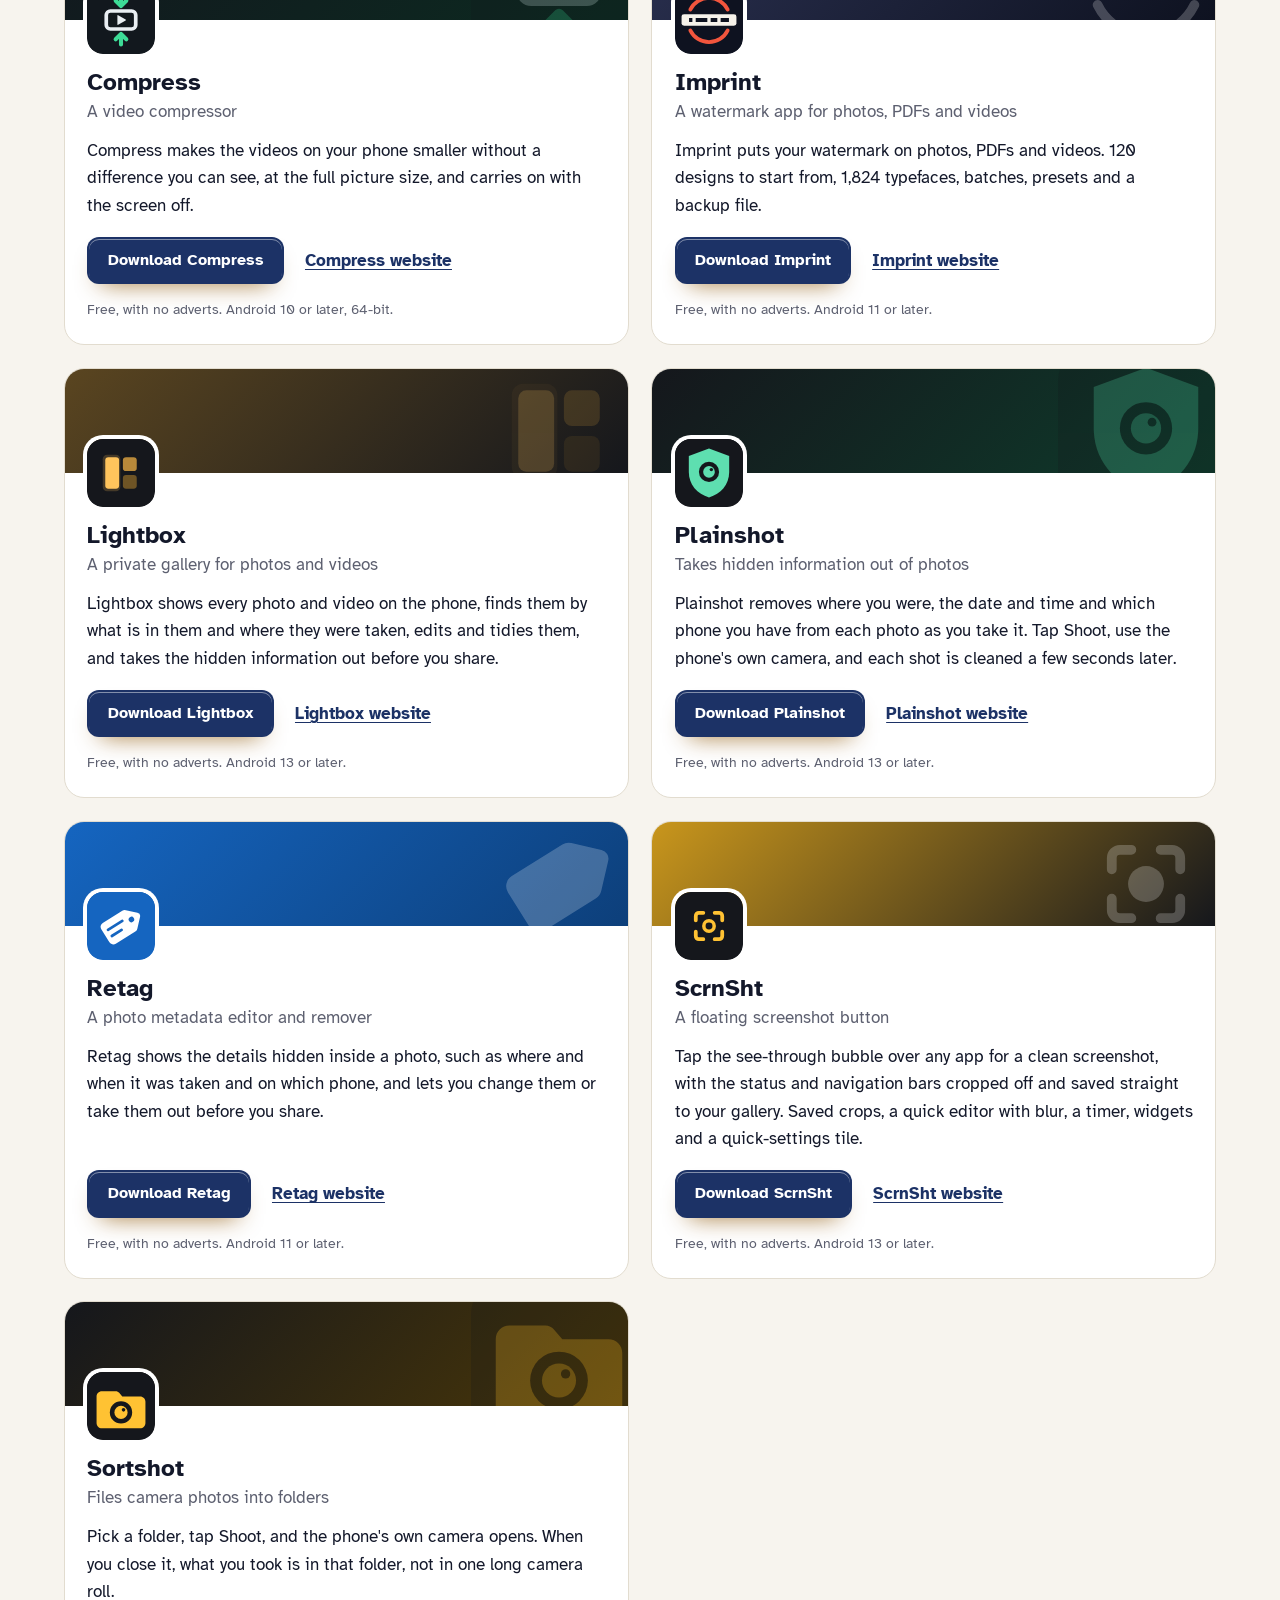
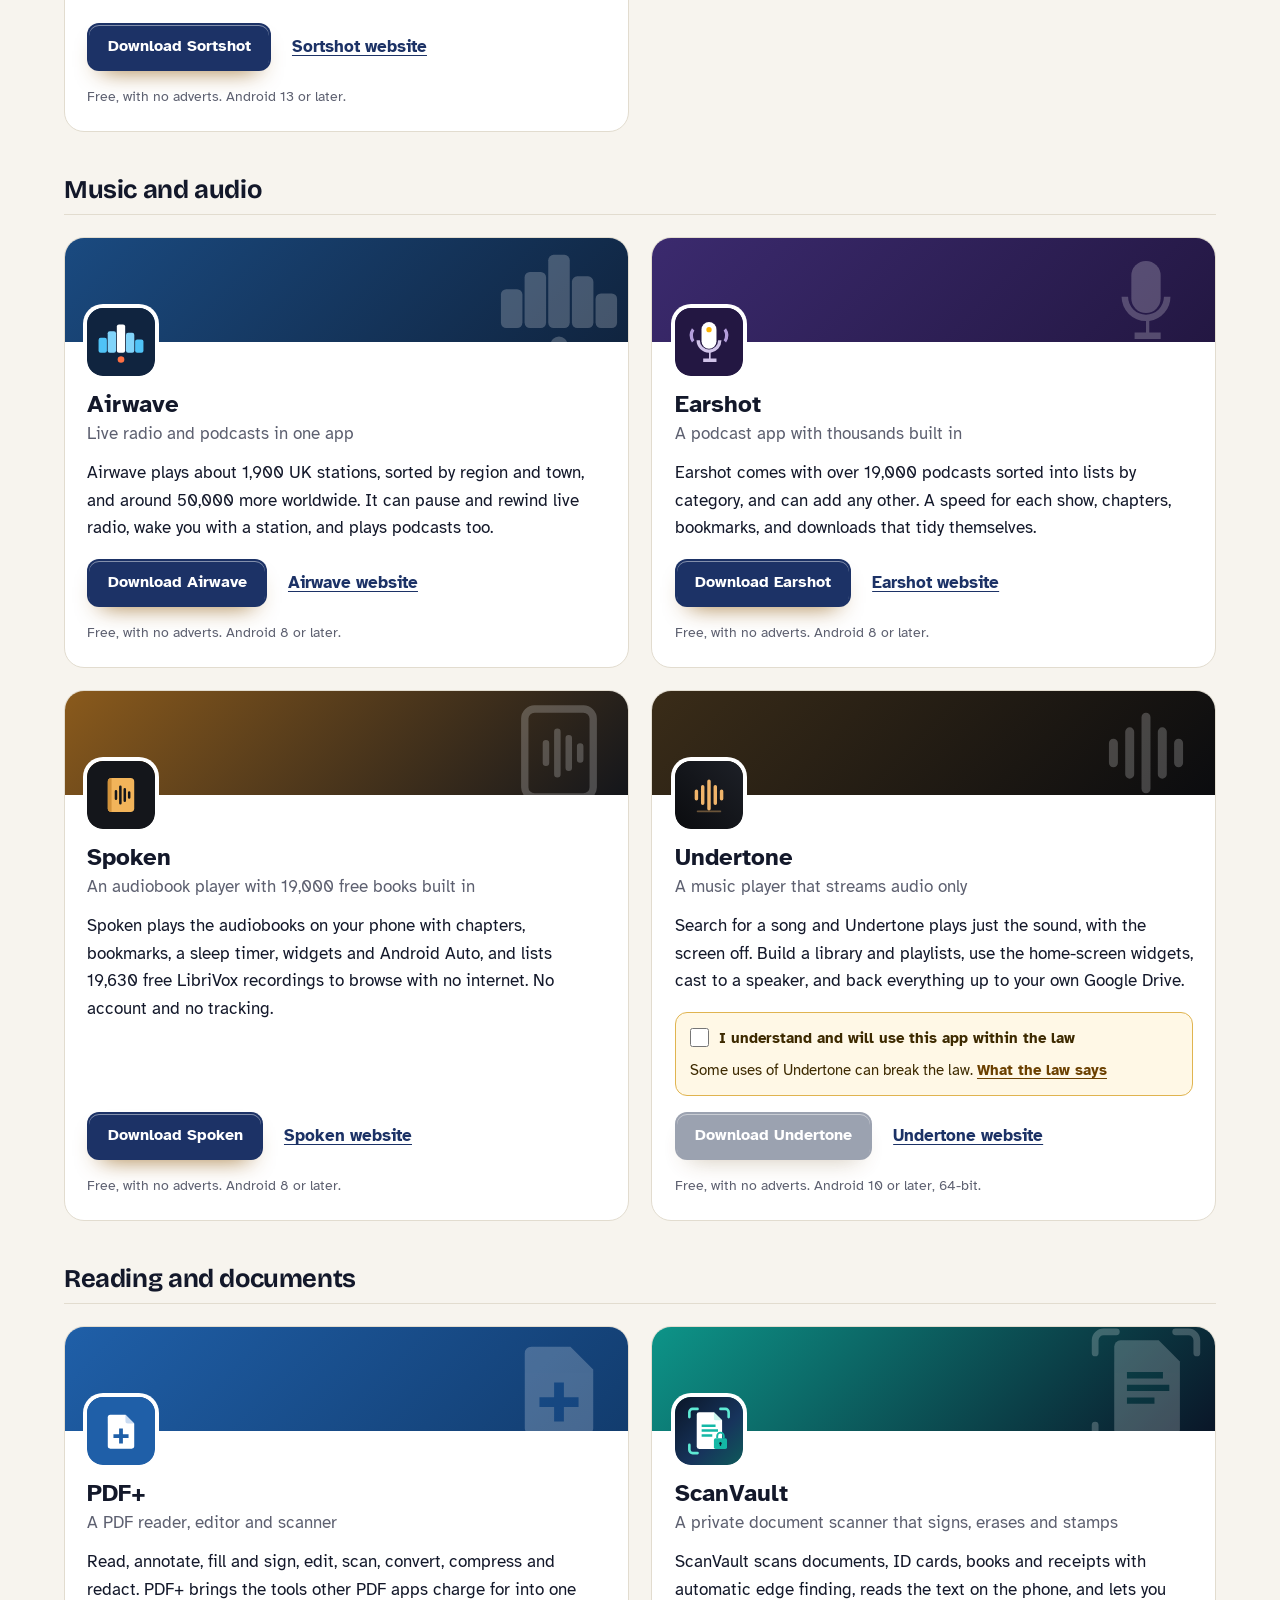
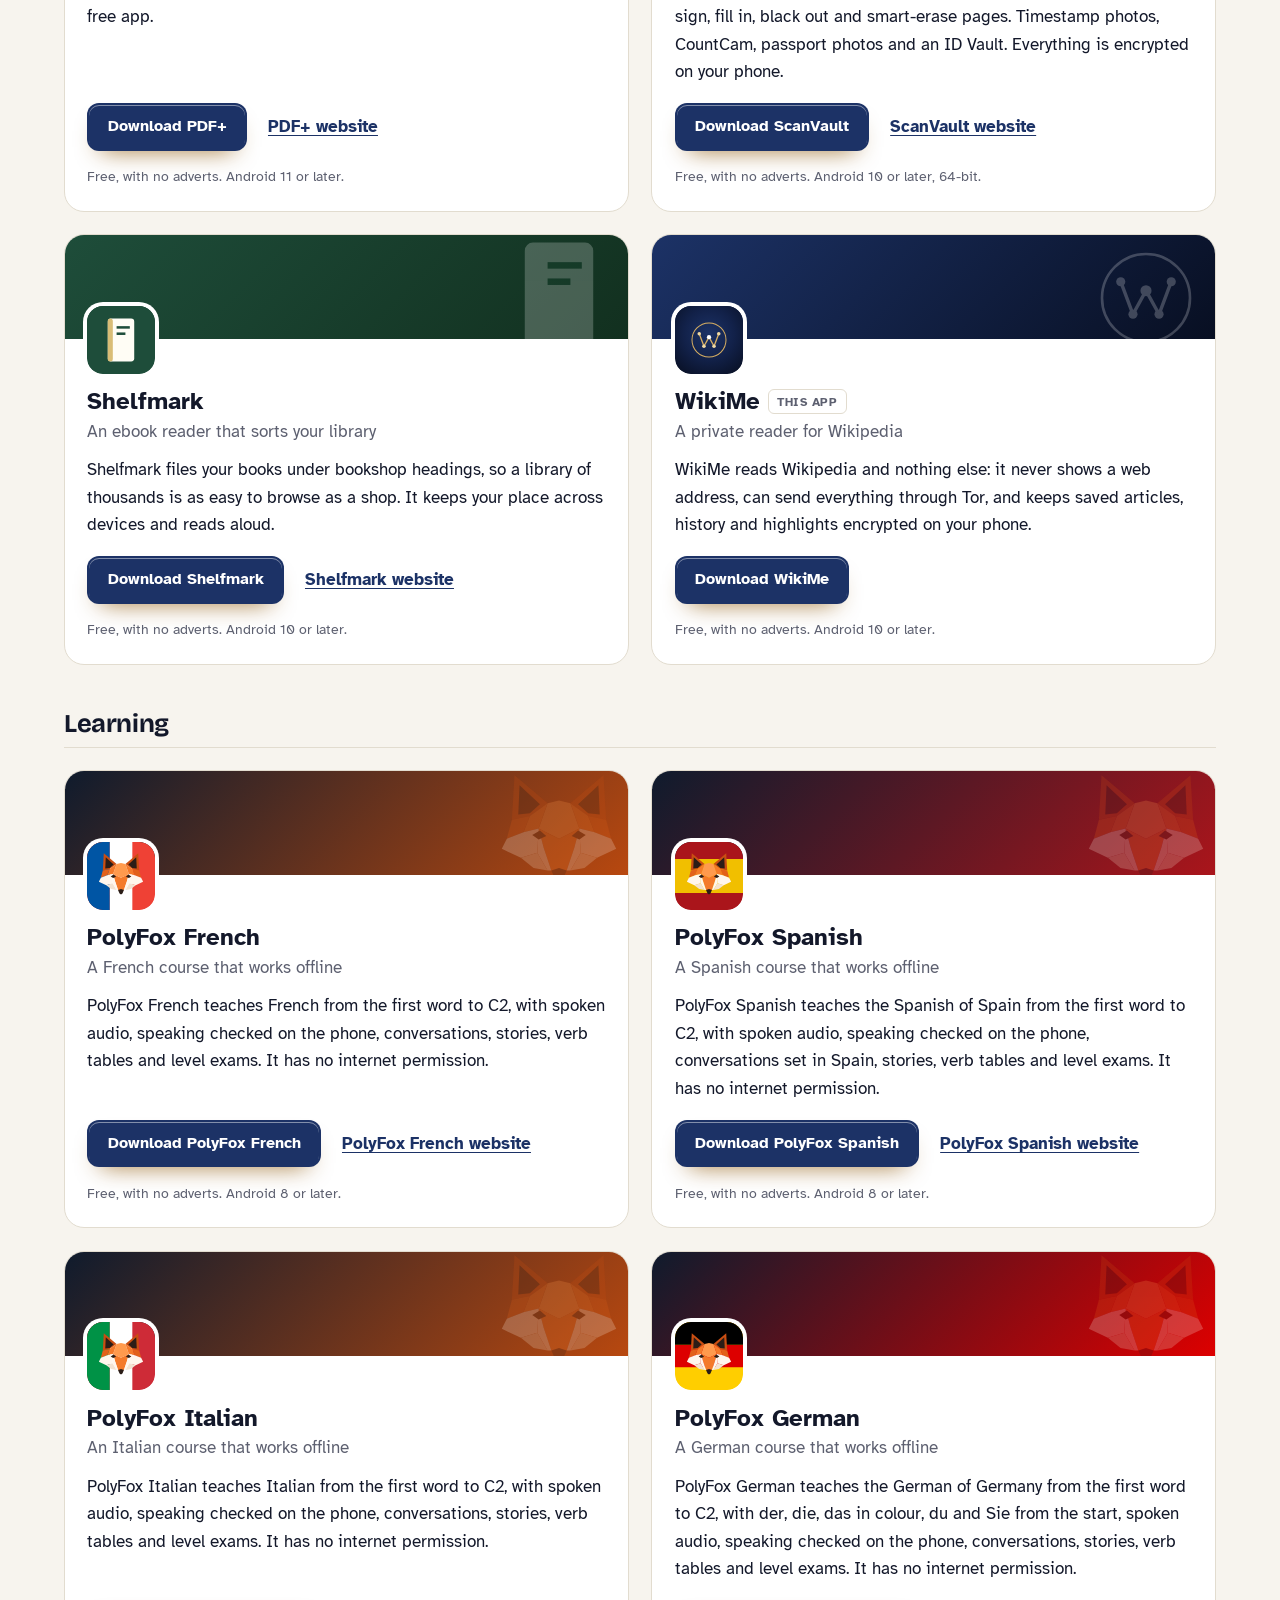
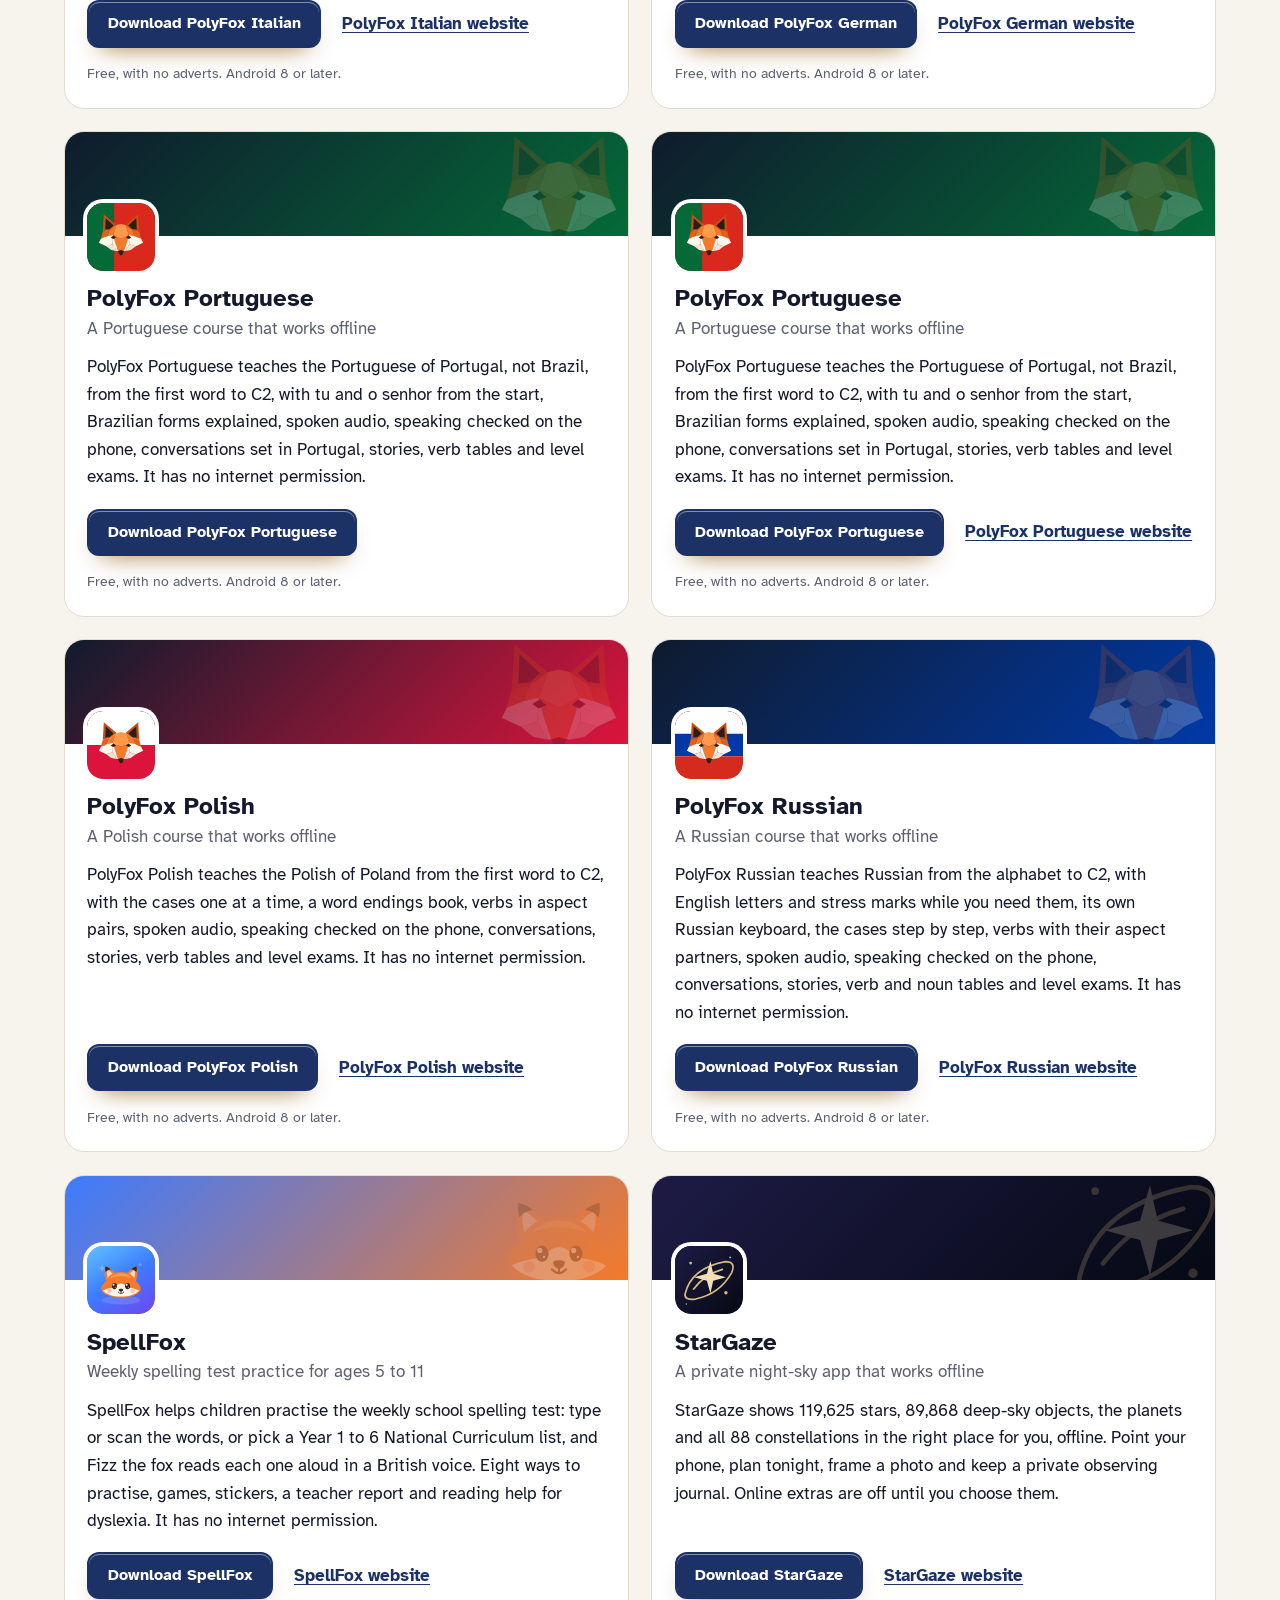
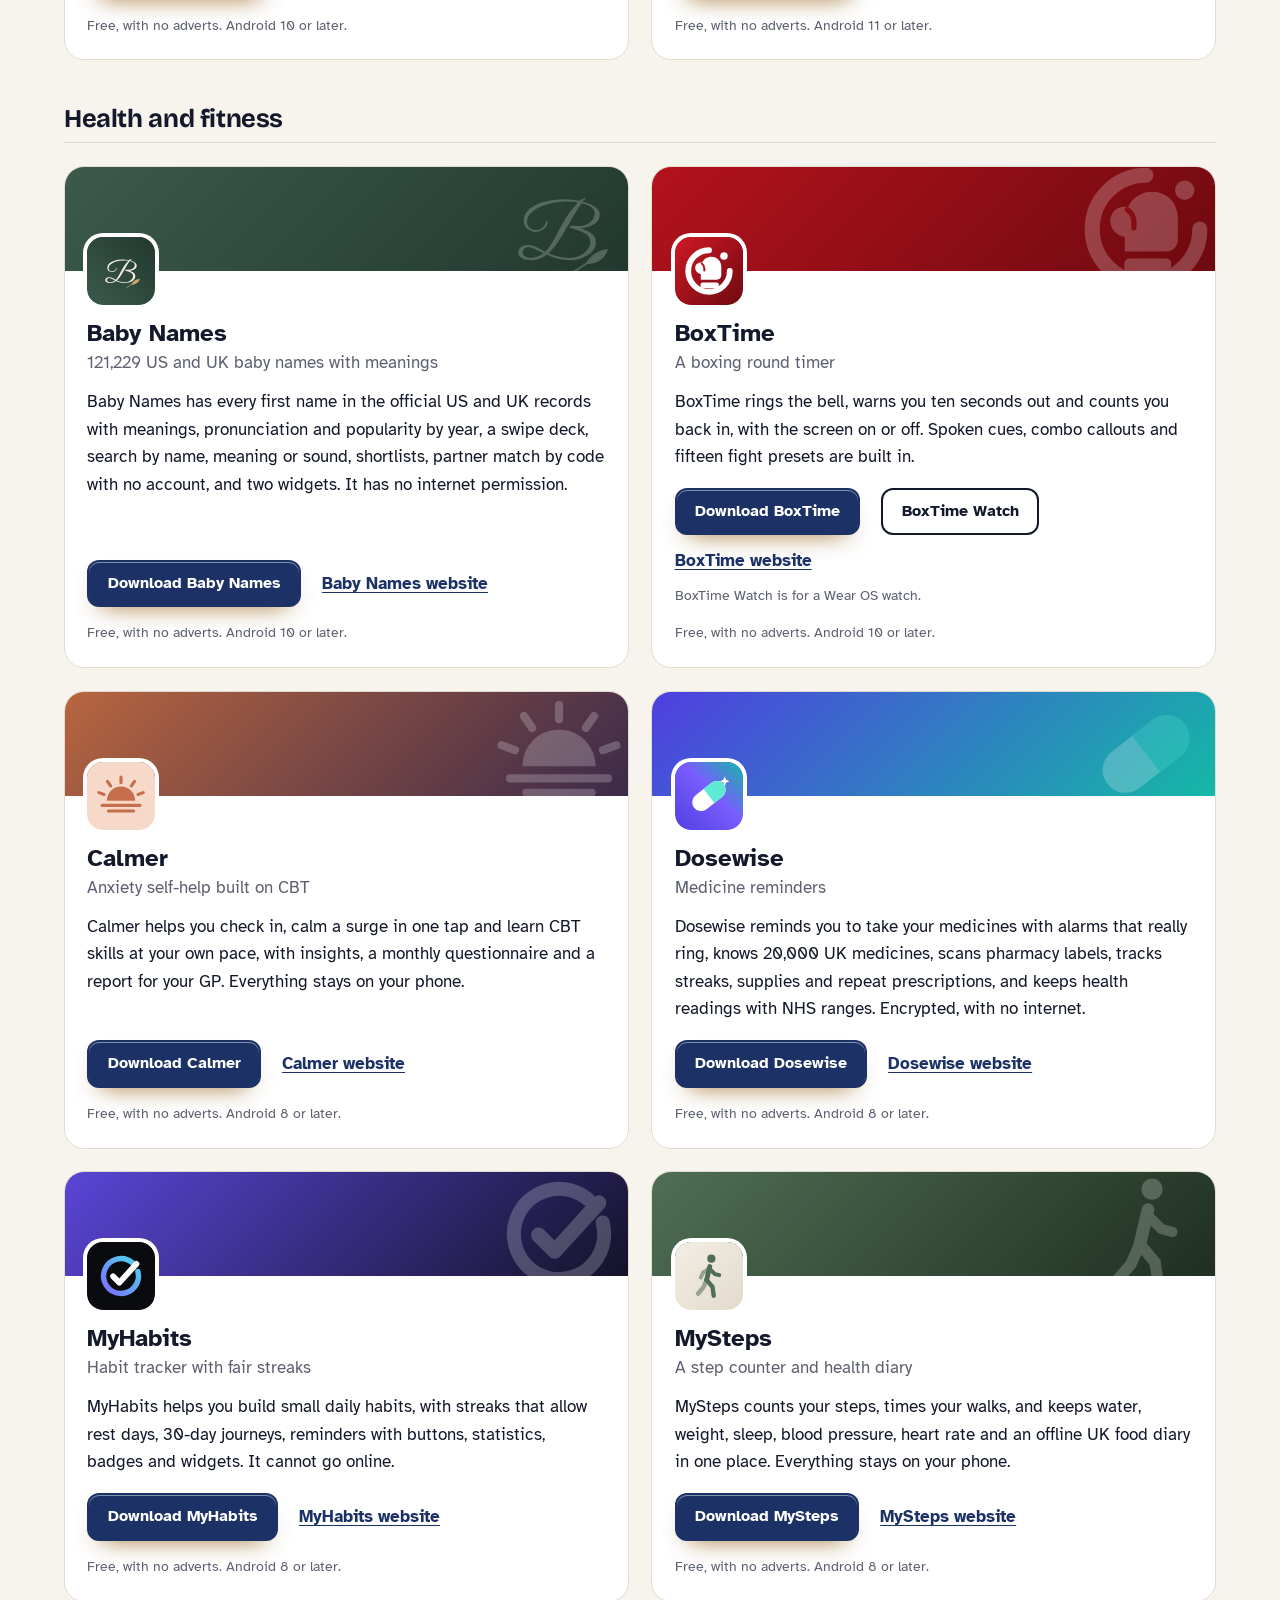
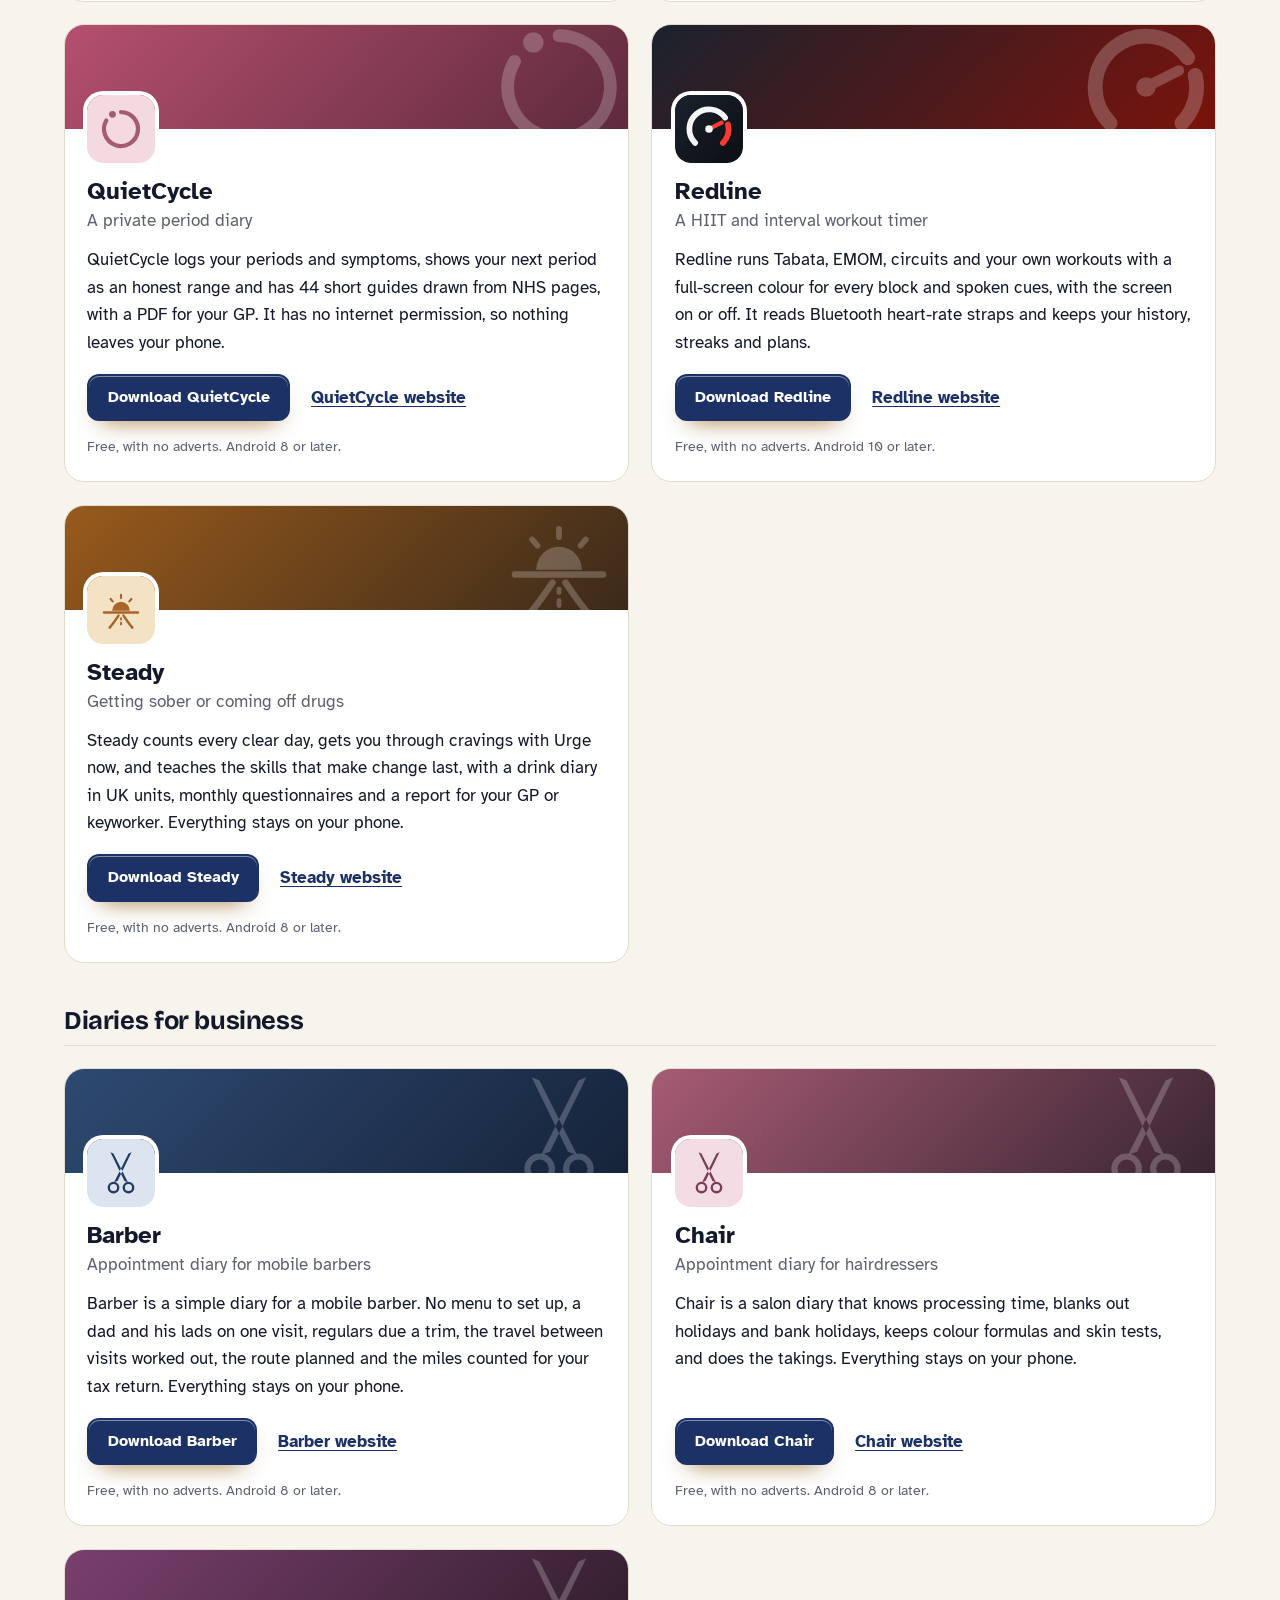
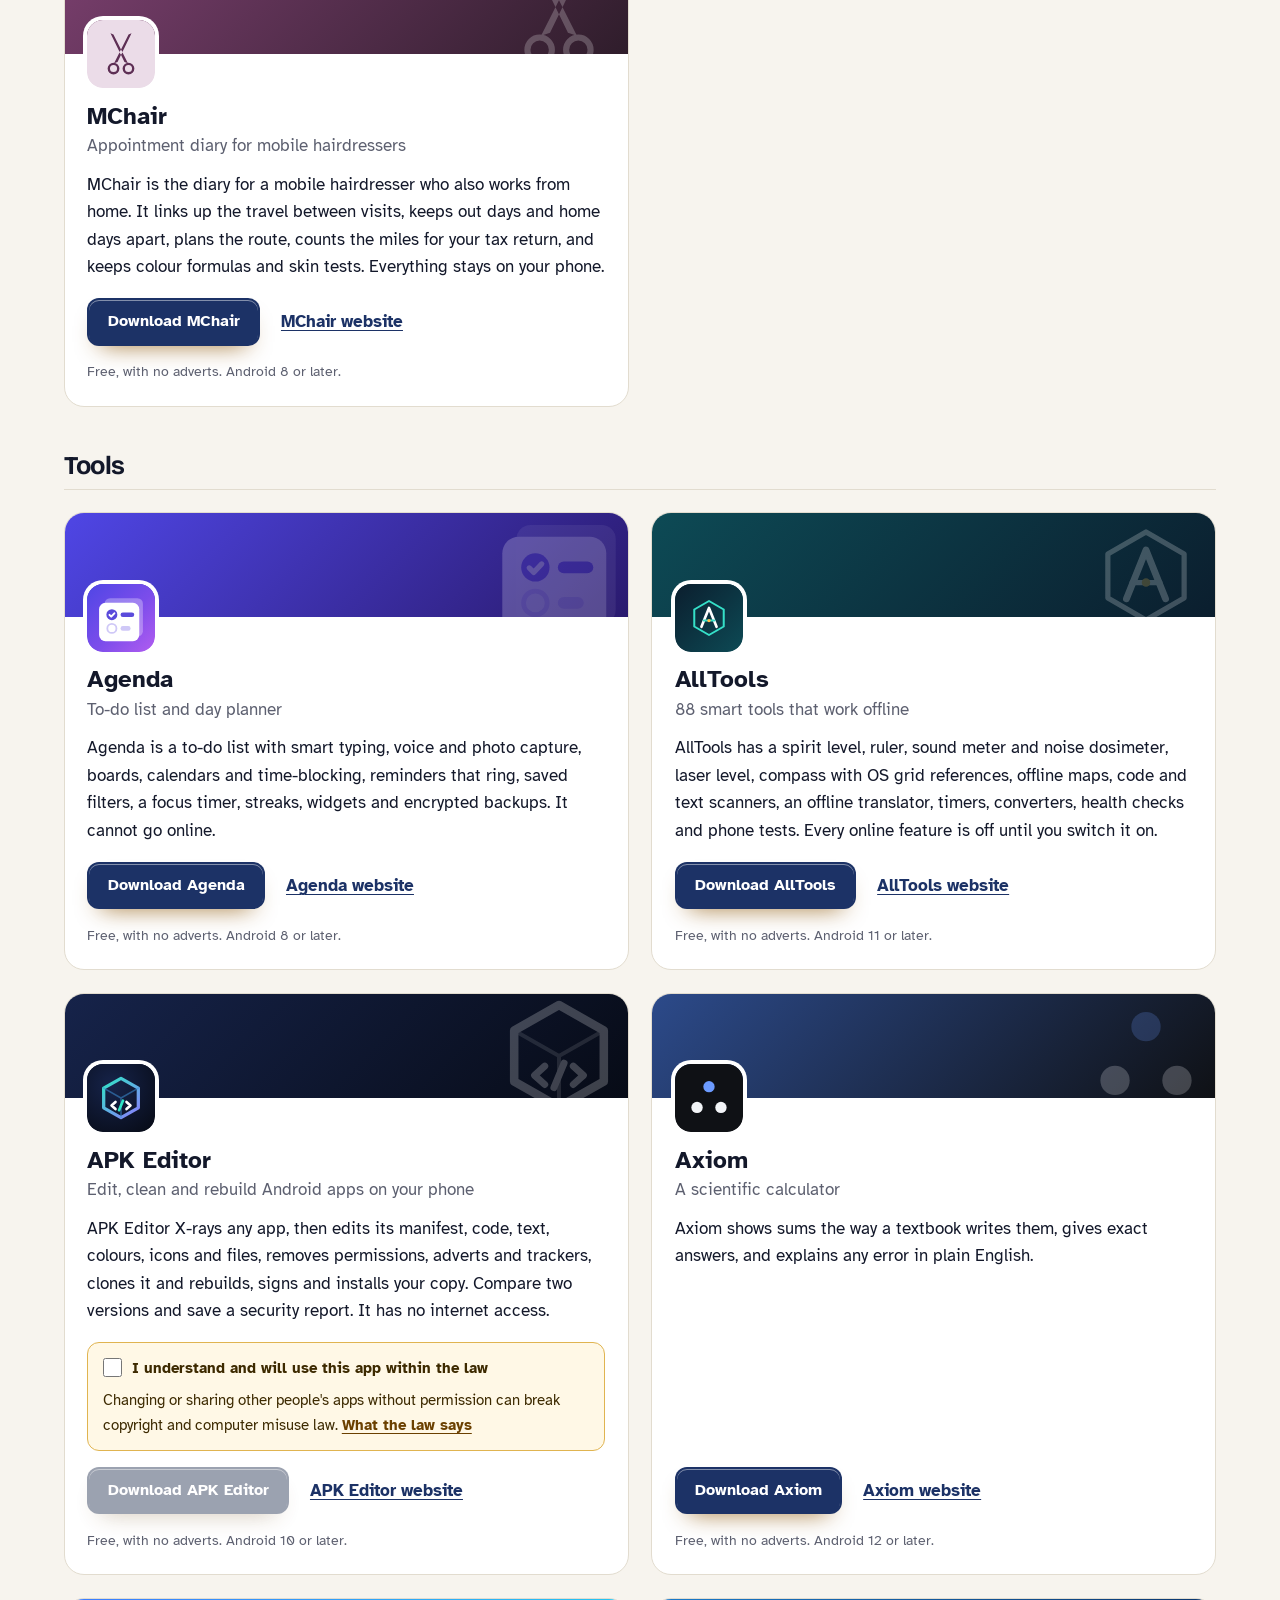
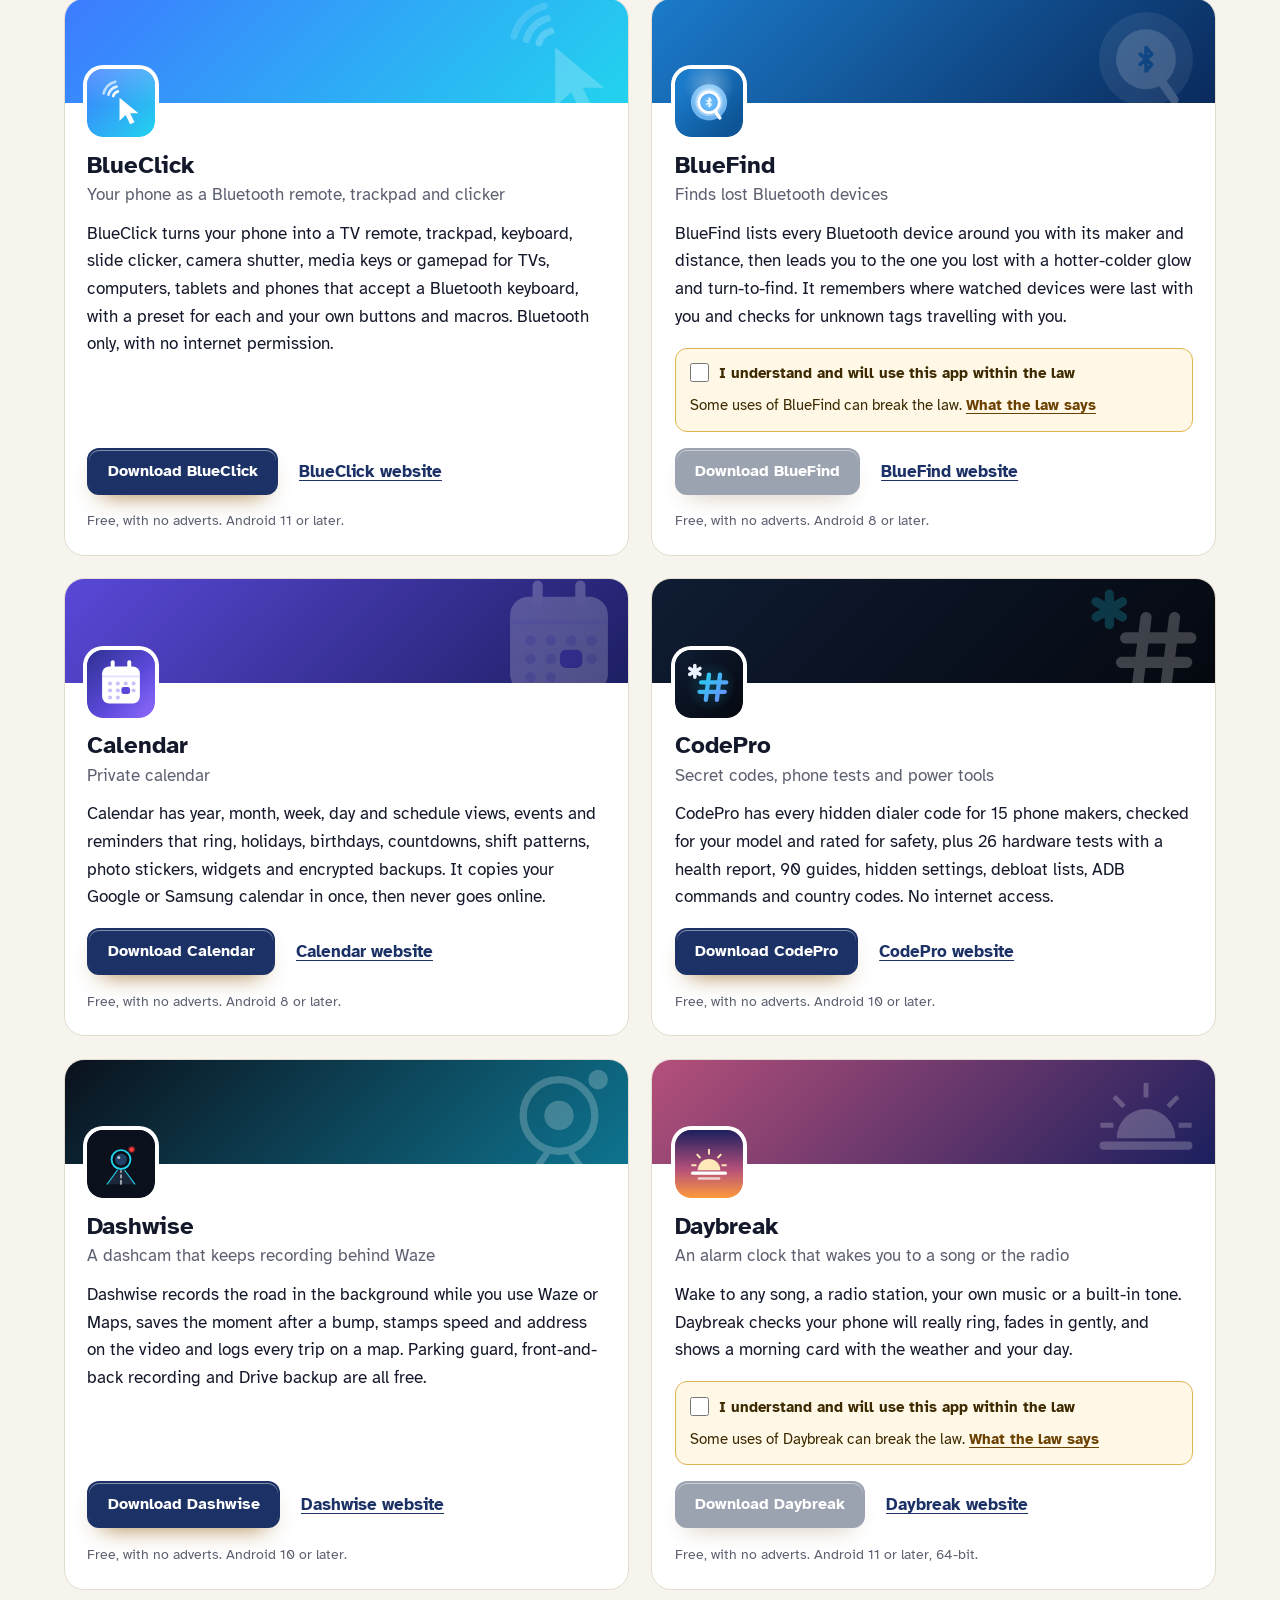
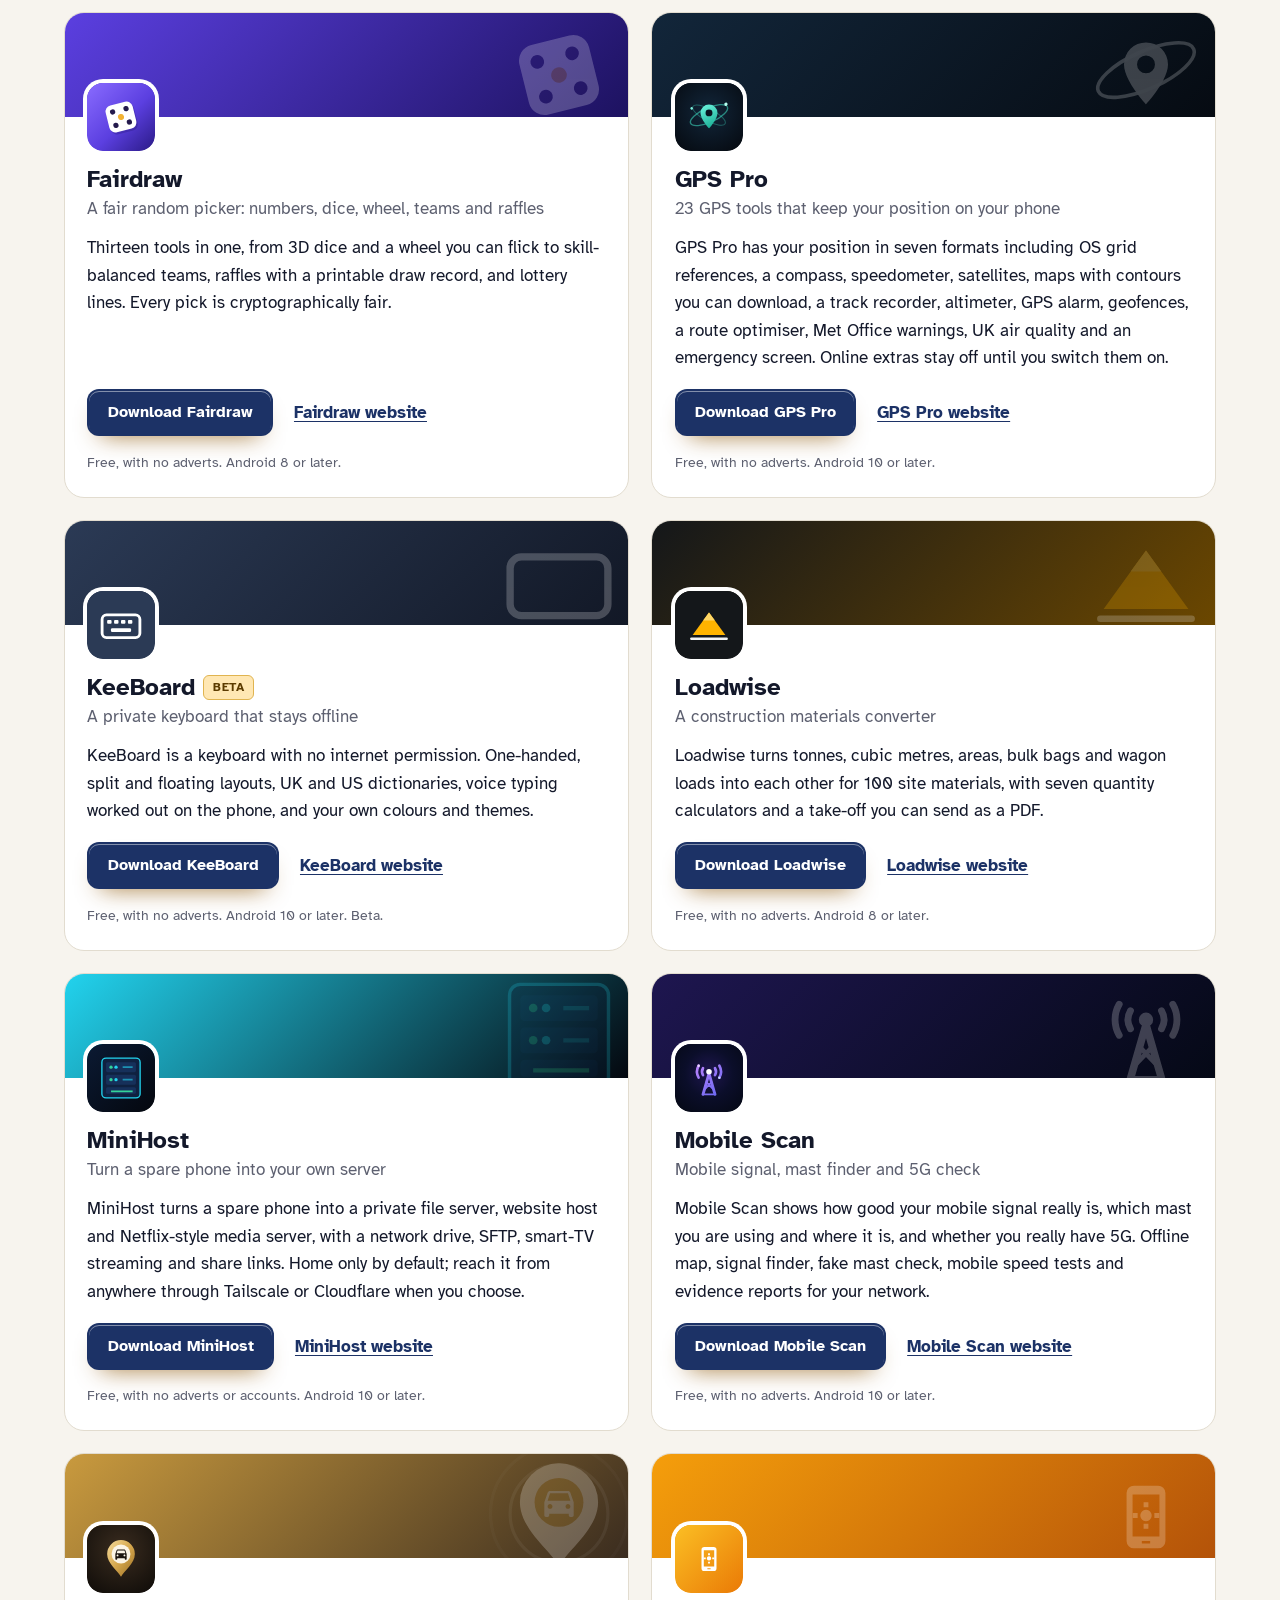
==== commit 6bd84a13: "More apps: add SpellFox" ====
--- a/more-apps.html
+++ b/more-apps.html
@@ -4,7 +4,7 @@
 <meta charset="utf-8">
 <meta name="viewport" content="width=device-width, initial-scale=1">
 <title>More free Android apps from the maker of WikiMe</title>
-<meta name="description" content="All 99 free Android apps from the maker of WikiMe, in one list by category, each with its download and a link to its website.">
+<meta name="description" content="All 100 free Android apps from the maker of WikiMe, in one list by category, each with its download and a link to its website.">
 <meta name="author" content="Jonathan Jackson">
 <link rel="canonical" href="https://customgpter.github.io/wikime/more-apps.html">
 <meta name="theme-color" content="#f7f4ee" media="(prefers-color-scheme: light)">
@@ -12,7 +12,7 @@
 <meta property="og:type" content="website">
 <meta property="og:site_name" content="WikiMe">
 <meta property="og:title" content="More free Android apps from the maker of WikiMe">
-<meta property="og:description" content="All 99 free Android apps from the maker of WikiMe, in one list by category, each with its download and a link to its website.">
+<meta property="og:description" content="All 100 free Android apps from the maker of WikiMe, in one list by category, each with its download and a link to its website.">
 <meta property="og:url" content="https://customgpter.github.io/wikime/more-apps.html">
 <meta property="og:image" content="https://customgpter.github.io/wikime/assets/og.png">
 <meta property="og:image:width" content="1200">
@@ -26,7 +26,7 @@
 <link rel="preload" href="./assets/fonts/atkinson-hyperlegible-latin-400-normal.woff2" as="font" type="font/woff2" crossorigin>
 <link rel="stylesheet" href="./assets/site.css?v=1">
 <link rel="stylesheet" href="./assets/house.css?v=1">
-<script type="application/ld+json">{"@context":"https://schema.org","@type":"ItemList","name":"Apps from the maker of WikiMe","url":"https://customgpter.github.io/wikime/more-apps.html","itemListElement":[{"@type":"ListItem","position":1,"name":"AddTxt","url":"https://customgpter.github.io/addtxt/"},{"@type":"ListItem","position":2,"name":"Backdrop","url":"https://customgpter.github.io/backdrop/"},{"@type":"ListItem","position":3,"name":"CaptionVid","url":"https://customgpter.github.io/captionvid/"},{"@type":"ListItem","position":4,"name":"Clearcut","url":"https://customgpter.github.io/clearcut/"},{"@type":"ListItem","position":5,"name":"Compress","url":"https://customgpter.github.io/compress/"},{"@type":"ListItem","position":6,"name":"Imprint","url":"https://customgpter.github.io/imprint/"},{"@type":"ListItem","position":7,"name":"Lightbox","url":"https://customgpter.github.io/lightbox/"},{"@type":"ListItem","position":8,"name":"Plainshot","url":"https://customgpter.github.io/plainshot/"},{"@type":"ListItem","position":9,"name":"Retag","url":"https://customgpter.github.io/retag/"},{"@type":"ListItem","position":10,"name":"ScrnSht","url":"https://customgpter.github.io/scrnsht/"},{"@type":"ListItem","position":11,"name":"Sortshot","url":"https://customgpter.github.io/sortshot/"},{"@type":"ListItem","position":12,"name":"Airwave","url":"https://customgpter.github.io/airwave/"},{"@type":"ListItem","position":13,"name":"Earshot","url":"https://customgpter.github.io/earshot/"},{"@type":"ListItem","position":14,"name":"Spoken","url":"https://customgpter.github.io/spoken/"},{"@type":"ListItem","position":15,"name":"Undertone","url":"https://customgpter.github.io/undertone/"},{"@type":"ListItem","position":16,"name":"PDF+","url":"https://customgpter.github.io/pdfplus/"},{"@type":"ListItem","position":17,"name":"ScanVault","url":"https://customgpter.github.io/scanvault/"},{"@type":"ListItem","position":18,"name":"Shelfmark","url":"https://customgpter.github.io/shelfmark/"},{"@type":"ListItem","position":19,"name":"WikiMe","url":"https://customgpter.github.io/wikime/"},{"@type":"ListItem","position":20,"name":"PolyFox French","url":"https://customgpter.github.io/polyfox/"},{"@type":"ListItem","position":21,"name":"PolyFox Italian","url":"https://customgpter.github.io/polyfox-italian/"},{"@type":"ListItem","position":22,"name":"PolyFox German","url":"https://customgpter.github.io/polyfox-german/"},{"@type":"ListItem","position":23,"name":"PolyFox Portuguese","url":"https://customgpter.github.io/polyfox-portuguese/"},{"@type":"ListItem","position":24,"name":"PolyFox Polish","url":"https://customgpter.github.io/polyfox-polish/"},{"@type":"ListItem","position":25,"name":"PolyFox Russian","url":"https://customgpter.github.io/polyfox-russian/"},{"@type":"ListItem","position":26,"name":"StarGaze","url":"https://customgpter.github.io/stargaze/"},{"@type":"ListItem","position":27,"name":"Baby Names","url":"https://customgpter.github.io/babynames/"},{"@type":"ListItem","position":28,"name":"BoxTime","url":"https://customgpter.github.io/boxtime/"},{"@type":"ListItem","position":29,"name":"Calmer","url":"https://customgpter.github.io/calmer/"},{"@type":"ListItem","position":30,"name":"Dosewise","url":"https://customgpter.github.io/dosewise/"},{"@type":"ListItem","position":31,"name":"MyHabits","url":"https://customgpter.github.io/myhabits/"},{"@type":"ListItem","position":32,"name":"MySteps","url":"https://customgpter.github.io/mysteps/"},{"@type":"ListItem","position":33,"name":"QuietCycle","url":"https://customgpter.github.io/quietcycle/"},{"@type":"ListItem","position":34,"name":"Redline","url":"https://customgpter.github.io/redline/"},{"@type":"ListItem","position":35,"name":"Steady","url":"https://customgpter.github.io/steady/"},{"@type":"ListItem","position":36,"name":"Barber","url":"https://customgpter.github.io/barber/"},{"@type":"ListItem","position":37,"name":"Chair","url":"https://customgpter.github.io/chair/"},{"@type":"ListItem","position":38,"name":"MChair","url":"https://customgpter.github.io/mchair/"},{"@type":"ListItem","position":39,"name":"Agenda","url":"https://customgpter.github.io/agenda/"},{"@type":"ListItem","position":40,"name":"AllTools","url":"https://customgpter.github.io/alltools/"},{"@type":"ListItem","position":41,"name":"APK Editor","url":"https://customgpter.github.io/apkeditor/"},{"@type":"ListItem","position":42,"name":"Axiom","url":"https://customgpter.github.io/axiom/"},{"@type":"ListItem","position":43,"name":"BlueClick","url":"https://customgpter.github.io/blueclick/"},{"@type":"ListItem","position":44,"name":"BlueFind","url":"https://customgpter.github.io/bluefind/"},{"@type":"ListItem","position":45,"name":"Calendar","url":"https://customgpter.github.io/calendar/"},{"@type":"ListItem","position":46,"name":"CodePro","url":"https://customgpter.github.io/codepro/"},{"@type":"ListItem","position":47,"name":"Dashwise","url":"https://customgpter.github.io/dashwise/"},{"@type":"ListItem","position":48,"name":"Daybreak","url":"https://customgpter.github.io/daybreak/"},{"@type":"ListItem","position":49,"name":"Fairdraw","url":"https://customgpter.github.io/fairdraw/"},{"@type":"ListItem","position":50,"name":"GPS Pro","url":"https://customgpter.github.io/gpspro/"},{"@type":"ListItem","position":51,"name":"KeeBoard","url":"https://customgpter.github.io/keeboard/"},{"@type":"ListItem","position":52,"name":"Loadwise","url":"https://customgpter.github.io/loadwise/"},{"@type":"ListItem","position":53,"name":"MiniHost","url":"https://customgpter.github.io/minihost/"},{"@type":"ListItem","position":54,"name":"Mobile Scan","url":"https://customgpter.github.io/mobilescan/"},{"@type":"ListItem","position":55,"name":"Parkwise","url":"https://customgpter.github.io/parkwise/"},{"@type":"ListItem","position":56,"name":"PhoneOn","url":"https://customgpter.github.io/phoneon/"},{"@type":"ListItem","position":57,"name":"Pocketmind","url":"https://customgpter.github.io/pocketmind/"},{"@type":"ListItem","position":58,"name":"Refine","url":"https://customgpter.github.io/refine/"},{"@type":"ListItem","position":59,"name":"Shiftwise","url":"https://customgpter.github.io/shiftwise/"},{"@type":"ListItem","position":60,"name":"SimpleCalc","url":"https://customgpter.github.io/simplecalc/"},{"@type":"ListItem","position":61,"name":"Skyline","url":"https://customgpter.github.io/skyline/"},{"@type":"ListItem","position":62,"name":"Slipway","url":"https://customgpter.github.io/slipway/"},{"@type":"ListItem","position":63,"name":"Tagger","url":"https://customgpter.github.io/tagger/"},{"@type":"ListItem","position":64,"name":"TotalClean","url":"https://customgpter.github.io/totalclean/"},{"@type":"ListItem","position":65,"name":"TVLink","url":"https://customgpter.github.io/tvlink/"},{"@type":"ListItem","position":66,"name":"Unbox","url":"https://customgpter.github.io/unbox/"},{"@type":"ListItem","position":67,"name":"WhatsKeep","url":"https://customgpter.github.io/whatskeep/"},{"@type":"ListItem","position":68,"name":"WiFi Scan","url":"https://customgpter.github.io/wifiscan/"},{"@type":"ListItem","position":69,"name":"Auditly","url":"https://customgpter.github.io/auditly/"},{"@type":"ListItem","position":70,"name":"Backchannel","url":"https://customgpter.github.io/backchannel/"},{"@type":"ListItem","position":71,"name":"ENotes","url":"https://customgpter.github.io/enotes/"},{"@type":"ListItem","position":72,"name":"FindMe","url":"https://customgpter.github.io/findme/"},{"@type":"ListItem","position":73,"name":"iLock","url":"https://customgpter.github.io/ilock/"},{"@type":"ListItem","position":74,"name":"ImSafe","url":"https://customgpter.github.io/imsafe/"},{"@type":"ListItem","position":75,"name":"IShred","url":"https://customgpter.github.io/ishred/"},{"@type":"ListItem","position":76,"name":"LockBox","url":"https://customgpter.github.io/lockbox/"},{"@type":"ListItem","position":77,"name":"PassVault","url":"https://customgpter.github.io/passvault/"},{"@type":"ListItem","position":78,"name":"SpyFind","url":"https://customgpter.github.io/spyfind/"},{"@type":"ListItem","position":79,"name":"TextWipe","url":"https://customgpter.github.io/textwipe/"},{"@type":"ListItem","position":80,"name":"Tracewire","url":"https://customgpter.github.io/tracewire/"},{"@type":"ListItem","position":81,"name":"Vigil","url":"https://customgpter.github.io/vigil/"},{"@type":"ListItem","position":82,"name":"Grab","url":"https://customgpter.github.io/grab/"},{"@type":"ListItem","position":83,"name":"Swarm","url":"https://customgpter.github.io/swarm/"},{"@type":"ListItem","position":84,"name":"Plane Games","url":"https://customgpter.github.io/plane-games/"},{"@type":"ListItem","position":85,"name":"Ninefold","url":"https://customgpter.github.io/ninefold/"},{"@type":"ListItem","position":86,"name":"Cubewise","url":"https://customgpter.github.io/cubewise/"},{"@type":"ListItem","position":87,"name":"Tilewise","url":"https://customgpter.github.io/tilewise/"},{"@type":"ListItem","position":88,"name":"Letterwise","url":"https://customgpter.github.io/letterwise/"},{"@type":"ListItem","position":89,"name":"Kingside","url":"https://customgpter.github.io/kingside/"},{"@type":"ListItem","position":90,"name":"Deckhand","url":"https://customgpter.github.io/deckhand/"},{"@type":"ListItem","position":91,"name":"SNESForge","url":"https://customgpter.github.io/snesforge/"},{"@type":"ListItem","position":92,"name":"Fame Boy","url":"https://customgpter.github.io/fameboy/"},{"@type":"ListItem","position":93,"name":"PSPPro","url":"https://customgpter.github.io/psppro/"},{"@type":"ListItem","position":94,"name":"MegaGen","url":"https://customgpter.github.io/megagen/"},{"@type":"ListItem","position":95,"name":"QVR","url":"https://customgpter.github.io/qvr/"},{"@type":"ListItem","position":96,"name":"QVR Watch","url":"https://customgpter.github.io/qvr-watch/"},{"@type":"ListItem","position":97,"name":"QVRLite","url":"https://customgpter.github.io/qvrlite/"},{"@type":"ListItem","position":98,"name":"Onionz","url":"https://customgpter.github.io/onionz/"},{"@type":"ListItem","position":99,"name":"OnionzWeb","url":"https://customgpter.github.io/onionzweb/"}]}</script>
+<script type="application/ld+json">{"@context":"https://schema.org","@type":"ItemList","name":"Apps from the maker of WikiMe","url":"https://customgpter.github.io/wikime/more-apps.html","itemListElement":[{"@type":"ListItem","position":1,"name":"AddTxt","url":"https://customgpter.github.io/addtxt/"},{"@type":"ListItem","position":2,"name":"Backdrop","url":"https://customgpter.github.io/backdrop/"},{"@type":"ListItem","position":3,"name":"CaptionVid","url":"https://customgpter.github.io/captionvid/"},{"@type":"ListItem","position":4,"name":"Clearcut","url":"https://customgpter.github.io/clearcut/"},{"@type":"ListItem","position":5,"name":"Compress","url":"https://customgpter.github.io/compress/"},{"@type":"ListItem","position":6,"name":"Imprint","url":"https://customgpter.github.io/imprint/"},{"@type":"ListItem","position":7,"name":"Lightbox","url":"https://customgpter.github.io/lightbox/"},{"@type":"ListItem","position":8,"name":"Plainshot","url":"https://customgpter.github.io/plainshot/"},{"@type":"ListItem","position":9,"name":"Retag","url":"https://customgpter.github.io/retag/"},{"@type":"ListItem","position":10,"name":"ScrnSht","url":"https://customgpter.github.io/scrnsht/"},{"@type":"ListItem","position":11,"name":"Sortshot","url":"https://customgpter.github.io/sortshot/"},{"@type":"ListItem","position":12,"name":"Airwave","url":"https://customgpter.github.io/airwave/"},{"@type":"ListItem","position":13,"name":"Earshot","url":"https://customgpter.github.io/earshot/"},{"@type":"ListItem","position":14,"name":"Spoken","url":"https://customgpter.github.io/spoken/"},{"@type":"ListItem","position":15,"name":"Undertone","url":"https://customgpter.github.io/undertone/"},{"@type":"ListItem","position":16,"name":"PDF+","url":"https://customgpter.github.io/pdfplus/"},{"@type":"ListItem","position":17,"name":"ScanVault","url":"https://customgpter.github.io/scanvault/"},{"@type":"ListItem","position":18,"name":"Shelfmark","url":"https://customgpter.github.io/shelfmark/"},{"@type":"ListItem","position":19,"name":"WikiMe","url":"https://customgpter.github.io/wikime/"},{"@type":"ListItem","position":20,"name":"PolyFox French","url":"https://customgpter.github.io/polyfox/"},{"@type":"ListItem","position":21,"name":"PolyFox Italian","url":"https://customgpter.github.io/polyfox-italian/"},{"@type":"ListItem","position":22,"name":"PolyFox German","url":"https://customgpter.github.io/polyfox-german/"},{"@type":"ListItem","position":23,"name":"PolyFox Portuguese","url":"https://customgpter.github.io/polyfox-portuguese/"},{"@type":"ListItem","position":24,"name":"PolyFox Polish","url":"https://customgpter.github.io/polyfox-polish/"},{"@type":"ListItem","position":25,"name":"PolyFox Russian","url":"https://customgpter.github.io/polyfox-russian/"},{"@type":"ListItem","position":26,"name":"SpellFox","url":"https://customgpter.github.io/spellfox/"},{"@type":"ListItem","position":27,"name":"StarGaze","url":"https://customgpter.github.io/stargaze/"},{"@type":"ListItem","position":28,"name":"Baby Names","url":"https://customgpter.github.io/babynames/"},{"@type":"ListItem","position":29,"name":"BoxTime","url":"https://customgpter.github.io/boxtime/"},{"@type":"ListItem","position":30,"name":"Calmer","url":"https://customgpter.github.io/calmer/"},{"@type":"ListItem","position":31,"name":"Dosewise","url":"https://customgpter.github.io/dosewise/"},{"@type":"ListItem","position":32,"name":"MyHabits","url":"https://customgpter.github.io/myhabits/"},{"@type":"ListItem","position":33,"name":"MySteps","url":"https://customgpter.github.io/mysteps/"},{"@type":"ListItem","position":34,"name":"QuietCycle","url":"https://customgpter.github.io/quietcycle/"},{"@type":"ListItem","position":35,"name":"Redline","url":"https://customgpter.github.io/redline/"},{"@type":"ListItem","position":36,"name":"Steady","url":"https://customgpter.github.io/steady/"},{"@type":"ListItem","position":37,"name":"Barber","url":"https://customgpter.github.io/barber/"},{"@type":"ListItem","position":38,"name":"Chair","url":"https://customgpter.github.io/chair/"},{"@type":"ListItem","position":39,"name":"MChair","url":"https://customgpter.github.io/mchair/"},{"@type":"ListItem","position":40,"name":"Agenda","url":"https://customgpter.github.io/agenda/"},{"@type":"ListItem","position":41,"name":"AllTools","url":"https://customgpter.github.io/alltools/"},{"@type":"ListItem","position":42,"name":"APK Editor","url":"https://customgpter.github.io/apkeditor/"},{"@type":"ListItem","position":43,"name":"Axiom","url":"https://customgpter.github.io/axiom/"},{"@type":"ListItem","position":44,"name":"BlueClick","url":"https://customgpter.github.io/blueclick/"},{"@type":"ListItem","position":45,"name":"BlueFind","url":"https://customgpter.github.io/bluefind/"},{"@type":"ListItem","position":46,"name":"Calendar","url":"https://customgpter.github.io/calendar/"},{"@type":"ListItem","position":47,"name":"CodePro","url":"https://customgpter.github.io/codepro/"},{"@type":"ListItem","position":48,"name":"Dashwise","url":"https://customgpter.github.io/dashwise/"},{"@type":"ListItem","position":49,"name":"Daybreak","url":"https://customgpter.github.io/daybreak/"},{"@type":"ListItem","position":50,"name":"Fairdraw","url":"https://customgpter.github.io/fairdraw/"},{"@type":"ListItem","position":51,"name":"GPS Pro","url":"https://customgpter.github.io/gpspro/"},{"@type":"ListItem","position":52,"name":"KeeBoard","url":"https://customgpter.github.io/keeboard/"},{"@type":"ListItem","position":53,"name":"Loadwise","url":"https://customgpter.github.io/loadwise/"},{"@type":"ListItem","position":54,"name":"MiniHost","url":"https://customgpter.github.io/minihost/"},{"@type":"ListItem","position":55,"name":"Mobile Scan","url":"https://customgpter.github.io/mobilescan/"},{"@type":"ListItem","position":56,"name":"Parkwise","url":"https://customgpter.github.io/parkwise/"},{"@type":"ListItem","position":57,"name":"PhoneOn","url":"https://customgpter.github.io/phoneon/"},{"@type":"ListItem","position":58,"name":"Pocketmind","url":"https://customgpter.github.io/pocketmind/"},{"@type":"ListItem","position":59,"name":"Refine","url":"https://customgpter.github.io/refine/"},{"@type":"ListItem","position":60,"name":"Shiftwise","url":"https://customgpter.github.io/shiftwise/"},{"@type":"ListItem","position":61,"name":"SimpleCalc","url":"https://customgpter.github.io/simplecalc/"},{"@type":"ListItem","position":62,"name":"Skyline","url":"https://customgpter.github.io/skyline/"},{"@type":"ListItem","position":63,"name":"Slipway","url":"https://customgpter.github.io/slipway/"},{"@type":"ListItem","position":64,"name":"Tagger","url":"https://customgpter.github.io/tagger/"},{"@type":"ListItem","position":65,"name":"TotalClean","url":"https://customgpter.github.io/totalclean/"},{"@type":"ListItem","position":66,"name":"TVLink","url":"https://customgpter.github.io/tvlink/"},{"@type":"ListItem","position":67,"name":"Unbox","url":"https://customgpter.github.io/unbox/"},{"@type":"ListItem","position":68,"name":"WhatsKeep","url":"https://customgpter.github.io/whatskeep/"},{"@type":"ListItem","position":69,"name":"WiFi Scan","url":"https://customgpter.github.io/wifiscan/"},{"@type":"ListItem","position":70,"name":"Auditly","url":"https://customgpter.github.io/auditly/"},{"@type":"ListItem","position":71,"name":"Backchannel","url":"https://customgpter.github.io/backchannel/"},{"@type":"ListItem","position":72,"name":"ENotes","url":"https://customgpter.github.io/enotes/"},{"@type":"ListItem","position":73,"name":"FindMe","url":"https://customgpter.github.io/findme/"},{"@type":"ListItem","position":74,"name":"iLock","url":"https://customgpter.github.io/ilock/"},{"@type":"ListItem","position":75,"name":"ImSafe","url":"https://customgpter.github.io/imsafe/"},{"@type":"ListItem","position":76,"name":"IShred","url":"https://customgpter.github.io/ishred/"},{"@type":"ListItem","position":77,"name":"LockBox","url":"https://customgpter.github.io/lockbox/"},{"@type":"ListItem","position":78,"name":"PassVault","url":"https://customgpter.github.io/passvault/"},{"@type":"ListItem","position":79,"name":"SpyFind","url":"https://customgpter.github.io/spyfind/"},{"@type":"ListItem","position":80,"name":"TextWipe","url":"https://customgpter.github.io/textwipe/"},{"@type":"ListItem","position":81,"name":"Tracewire","url":"https://customgpter.github.io/tracewire/"},{"@type":"ListItem","position":82,"name":"Vigil","url":"https://customgpter.github.io/vigil/"},{"@type":"ListItem","position":83,"name":"Grab","url":"https://customgpter.github.io/grab/"},{"@type":"ListItem","position":84,"name":"Swarm","url":"https://customgpter.github.io/swarm/"},{"@type":"ListItem","position":85,"name":"Plane Games","url":"https://customgpter.github.io/plane-games/"},{"@type":"ListItem","position":86,"name":"Ninefold","url":"https://customgpter.github.io/ninefold/"},{"@type":"ListItem","position":87,"name":"Cubewise","url":"https://customgpter.github.io/cubewise/"},{"@type":"ListItem","position":88,"name":"Tilewise","url":"https://customgpter.github.io/tilewise/"},{"@type":"ListItem","position":89,"name":"Letterwise","url":"https://customgpter.github.io/letterwise/"},{"@type":"ListItem","position":90,"name":"Kingside","url":"https://customgpter.github.io/kingside/"},{"@type":"ListItem","position":91,"name":"Deckhand","url":"https://customgpter.github.io/deckhand/"},{"@type":"ListItem","position":92,"name":"SNESForge","url":"https://customgpter.github.io/snesforge/"},{"@type":"ListItem","position":93,"name":"Fame Boy","url":"https://customgpter.github.io/fameboy/"},{"@type":"ListItem","position":94,"name":"PSPPro","url":"https://customgpter.github.io/psppro/"},{"@type":"ListItem","position":95,"name":"MegaGen","url":"https://customgpter.github.io/megagen/"},{"@type":"ListItem","position":96,"name":"QVR","url":"https://customgpter.github.io/qvr/"},{"@type":"ListItem","position":97,"name":"QVR Watch","url":"https://customgpter.github.io/qvr-watch/"},{"@type":"ListItem","position":98,"name":"QVRLite","url":"https://customgpter.github.io/qvrlite/"},{"@type":"ListItem","position":99,"name":"Onionz","url":"https://customgpter.github.io/onionz/"},{"@type":"ListItem","position":100,"name":"OnionzWeb","url":"https://customgpter.github.io/onionzweb/"}]}</script>
 <link rel="stylesheet" href="./assets/apps-list.css?v=1">
 <script src="./assets/apps-list.js?v=1" defer></script>
 </head>
@@ -71,7 +71,7 @@
 <div class="mapps-group" role="group" aria-labelledby="apps-learning"><h2 class="mapps-cat" id="apps-learning">Learning</h2>
 <ul class="mapps"><li class="mapp" style="--b:#0f1b2d;--b2:#b8480f"><div class="mapp-cover" aria-hidden="true"><svg viewBox="0 0 108 108"><polygon fill="#C94E12" points="26.7,17.9 47.0,35.1 36.1,42.9 25.1,45.2"/><polygon fill="#C94E12" points="82.9,45.2 71.9,42.9 61.0,35.1 81.3,17.9"/><polygon fill="#2B1D17" points="29.8,24.1 42.3,35.8 36.1,41.3 29.0,42.1"/><polygon fill="#2B1D17" points="79.0,42.1 71.9,41.3 65.7,35.8 78.2,24.1"/><polygon fill="#FF9A4D" points="54.0,33.5 47.0,35.1 41.5,50.7 54.0,56.9"/><polygon fill="#FF9A4D" points="54.0,56.9 66.5,50.7 61.0,35.1 54.0,33.5"/><polygon fill="#F47A2A" points="47.0,35.1 36.1,42.9 32.2,53.0 41.5,50.7"/><polygon fill="#F47A2A" points="66.5,50.7 75.8,53.0 71.9,42.9 61.0,35.1"/><polygon fill="#E2611A" points="36.1,42.9 25.1,45.2 22.0,56.9 32.2,53.0"/><polygon fill="#E2611A" points="75.8,53.0 86.0,56.9 82.9,45.2 71.9,42.9"/><polygon fill="#FFF6EC" points="32.2,53.0 22.0,56.9 18.9,63.1 30.6,68.6 40.7,65.5 41.5,50.7"/><polygon fill="#FFF6EC" points="66.5,50.7 67.3,65.5 77.4,68.6 89.1,63.1 86.0,56.9 75.8,53.0"/><polygon fill="#F3E3D2" points="30.6,68.6 40.7,65.5 47.0,76.4 38.4,74.8"/><polygon fill="#F3E3D2" points="69.6,74.8 61.0,76.4 67.3,65.5 77.4,68.6"/><polygon fill="#F47A2A" points="41.5,50.7 54.0,56.9 54.0,78.0 49.3,76.4 44.6,62.4"/><polygon fill="#F47A2A" points="63.4,62.4 58.7,76.4 54.0,78.0 54.0,56.9 66.5,50.7"/><polygon fill="#FFF6EC" points="41.5,50.7 44.6,62.4 49.3,76.4 47.0,76.4 40.7,65.5"/><polygon fill="#FFF6EC" points="67.3,65.5 61.0,76.4 58.7,76.4 63.4,62.4 66.5,50.7"/><polygon fill="#2B1D17" points="49.3,76.4 54.0,74.8 58.7,76.4 56.3,81.9 54.0,83.4 51.7,81.9"/><polygon fill="#2B1D17" points="37.6,54.6 42.3,51.8 46.2,55.3 41.5,57.3"/><polygon fill="#2B1D17" points="66.5,57.3 61.8,55.3 65.7,51.8 70.4,54.6"/></svg></div><div class="mapp-body"><svg class="mapp-icon" viewBox="0 0 108 108" aria-hidden="true"><rect width="108" height="108" rx="24" fill="#EF4135"/><path fill="#FFFFFF" d="M36 0H72V108H36Z"/><path fill="#0055A4" d="M24 0H36V108H24A24 24 0 0 1 0 84V24A24 24 0 0 1 24 0Z"/><polygon fill="#C94E12" points="26.7,17.9 47.0,35.1 36.1,42.9 25.1,45.2"/><polygon fill="#C94E12" points="82.9,45.2 71.9,42.9 61.0,35.1 81.3,17.9"/><polygon fill="#2B1D17" points="29.8,24.1 42.3,35.8 36.1,41.3 29.0,42.1"/><polygon fill="#2B1D17" points="79.0,42.1 71.9,41.3 65.7,35.8 78.2,24.1"/><polygon fill="#FF9A4D" points="54.0,33.5 47.0,35.1 41.5,50.7 54.0,56.9"/><polygon fill="#FF9A4D" points="54.0,56.9 66.5,50.7 61.0,35.1 54.0,33.5"/><polygon fill="#F47A2A" points="47.0,35.1 36.1,42.9 32.2,53.0 41.5,50.7"/><polygon fill="#F47A2A" points="66.5,50.7 75.8,53.0 71.9,42.9 61.0,35.1"/><polygon fill="#E2611A" points="36.1,42.9 25.1,45.2 22.0,56.9 32.2,53.0"/><polygon fill="#E2611A" points="75.8,53.0 86.0,56.9 82.9,45.2 71.9,42.9"/><polygon fill="#FFF6EC" points="32.2,53.0 22.0,56.9 18.9,63.1 30.6,68.6 40.7,65.5 41.5,50.7"/><polygon fill="#FFF6EC" points="66.5,50.7 67.3,65.5 77.4,68.6 89.1,63.1 86.0,56.9 75.8,53.0"/><polygon fill="#F3E3D2" points="30.6,68.6 40.7,65.5 47.0,76.4 38.4,74.8"/><polygon fill="#F3E3D2" points="69.6,74.8 61.0,76.4 67.3,65.5 77.4,68.6"/><polygon fill="#F47A2A" points="41.5,50.7 54.0,56.9 54.0,78.0 49.3,76.4 44.6,62.4"/><polygon fill="#F47A2A" points="63.4,62.4 58.7,76.4 54.0,78.0 54.0,56.9 66.5,50.7"/><polygon fill="#FFF6EC" points="41.5,50.7 44.6,62.4 49.3,76.4 47.0,76.4 40.7,65.5"/><polygon fill="#FFF6EC" points="67.3,65.5 61.0,76.4 58.7,76.4 63.4,62.4 66.5,50.7"/><polygon fill="#2B1D17" points="49.3,76.4 54.0,74.8 58.7,76.4 56.3,81.9 54.0,83.4 51.7,81.9"/><polygon fill="#2B1D17" points="37.6,54.6 42.3,51.8 46.2,55.3 41.5,57.3"/><polygon fill="#2B1D17" points="66.5,57.3 61.8,55.3 65.7,51.8 70.4,54.6"/></svg><h3>PolyFox French</h3><p class="mapp-kind">A French course that works offline</p><p class="mapp-say">PolyFox French teaches French from the first word to C2, with spoken audio, speaking checked on the phone, conversations, stories, verb tables and level exams. It has no internet permission.</p><p class="mapp-go"><a class="button" href="https://github.com/CustomGPTer/polyfox/releases/latest/download/PolyFox.apk">Download PolyFox French</a><a class="mapp-site" href="https://customgpter.github.io/polyfox/">PolyFox French website</a></p><p class="mapp-needs">Free, with no adverts. Android 8 or later.</p></div></li><li class="mapp" style="--b:#0f1b2d;--b2:#aa151b"><div class="mapp-cover" aria-hidden="true"><svg viewBox="0 0 108 108"><polygon fill="#C94E12" points="26.7,17.9 47.0,35.1 36.1,42.9 25.1,45.2"/><polygon fill="#C94E12" points="82.9,45.2 71.9,42.9 61.0,35.1 81.3,17.9"/><polygon fill="#2B1D17" points="29.8,24.1 42.3,35.8 36.1,41.3 29.0,42.1"/><polygon fill="#2B1D17" points="79.0,42.1 71.9,41.3 65.7,35.8 78.2,24.1"/><polygon fill="#FF9A4D" points="54.0,33.5 47.0,35.1 41.5,50.7 54.0,56.9"/><polygon fill="#FF9A4D" points="54.0,56.9 66.5,50.7 61.0,35.1 54.0,33.5"/><polygon fill="#F47A2A" points="47.0,35.1 36.1,42.9 32.2,53.0 41.5,50.7"/><polygon fill="#F47A2A" points="66.5,50.7 75.8,53.0 71.9,42.9 61.0,35.1"/><polygon fill="#E2611A" points="36.1,42.9 25.1,45.2 22.0,56.9 32.2,53.0"/><polygon fill="#E2611A" points="75.8,53.0 86.0,56.9 82.9,45.2 71.9,42.9"/><polygon fill="#FFF6EC" points="32.2,53.0 22.0,56.9 18.9,63.1 30.6,68.6 40.7,65.5 41.5,50.7"/><polygon fill="#FFF6EC" points="66.5,50.7 67.3,65.5 77.4,68.6 89.1,63.1 86.0,56.9 75.8,53.0"/><polygon fill="#F3E3D2" points="30.6,68.6 40.7,65.5 47.0,76.4 38.4,74.8"/><polygon fill="#F3E3D2" points="69.6,74.8 61.0,76.4 67.3,65.5 77.4,68.6"/><polygon fill="#F47A2A" points="41.5,50.7 54.0,56.9 54.0,78.0 49.3,76.4 44.6,62.4"/><polygon fill="#F47A2A" points="63.4,62.4 58.7,76.4 54.0,78.0 54.0,56.9 66.5,50.7"/><polygon fill="#FFF6EC" points="41.5,50.7 44.6,62.4 49.3,76.4 47.0,76.4 40.7,65.5"/><polygon fill="#FFF6EC" points="67.3,65.5 61.0,76.4 58.7,76.4 63.4,62.4 66.5,50.7"/><polygon fill="#2B1D17" points="49.3,76.4 54.0,74.8 58.7,76.4 56.3,81.9 54.0,83.4 51.7,81.9"/><polygon fill="#2B1D17" points="37.6,54.6 42.3,51.8 46.2,55.3 41.5,57.3"/><polygon fill="#2B1D17" points="66.5,57.3 61.8,55.3 65.7,51.8 70.4,54.6"/></svg></div><div class="mapp-body"><svg class="mapp-icon" viewBox="0 0 108 108" aria-hidden="true"><rect width="108" height="108" rx="24" fill="#AA151B"/><path fill="#F1BF00" d="M0 27H108V81H0Z"/><polygon fill="#C94E12" points="26.7,17.9 47.0,35.1 36.1,42.9 25.1,45.2"/><polygon fill="#C94E12" points="82.9,45.2 71.9,42.9 61.0,35.1 81.3,17.9"/><polygon fill="#2B1D17" points="29.8,24.1 42.3,35.8 36.1,41.3 29.0,42.1"/><polygon fill="#2B1D17" points="79.0,42.1 71.9,41.3 65.7,35.8 78.2,24.1"/><polygon fill="#FF9A4D" points="54.0,33.5 47.0,35.1 41.5,50.7 54.0,56.9"/><polygon fill="#FF9A4D" points="54.0,56.9 66.5,50.7 61.0,35.1 54.0,33.5"/><polygon fill="#F47A2A" points="47.0,35.1 36.1,42.9 32.2,53.0 41.5,50.7"/><polygon fill="#F47A2A" points="66.5,50.7 75.8,53.0 71.9,42.9 61.0,35.1"/><polygon fill="#E2611A" points="36.1,42.9 25.1,45.2 22.0,56.9 32.2,53.0"/><polygon fill="#E2611A" points="75.8,53.0 86.0,56.9 82.9,45.2 71.9,42.9"/><polygon fill="#FFF6EC" points="32.2,53.0 22.0,56.9 18.9,63.1 30.6,68.6 40.7,65.5 41.5,50.7"/><polygon fill="#FFF6EC" points="66.5,50.7 67.3,65.5 77.4,68.6 89.1,63.1 86.0,56.9 75.8,53.0"/><polygon fill="#F3E3D2" points="30.6,68.6 40.7,65.5 47.0,76.4 38.4,74.8"/><polygon fill="#F3E3D2" points="69.6,74.8 61.0,76.4 67.3,65.5 77.4,68.6"/><polygon fill="#F47A2A" points="41.5,50.7 54.0,56.9 54.0,78.0 49.3,76.4 44.6,62.4"/><polygon fill="#F47A2A" points="63.4,62.4 58.7,76.4 54.0,78.0 54.0,56.9 66.5,50.7"/><polygon fill="#FFF6EC" points="41.5,50.7 44.6,62.4 49.3,76.4 47.0,76.4 40.7,65.5"/><polygon fill="#FFF6EC" points="67.3,65.5 61.0,76.4 58.7,76.4 63.4,62.4 66.5,50.7"/><polygon fill="#2B1D17" points="49.3,76.4 54.0,74.8 58.7,76.4 56.3,81.9 54.0,83.4 51.7,81.9"/><polygon fill="#2B1D17" points="37.6,54.6 42.3,51.8 46.2,55.3 41.5,57.3"/><polygon fill="#2B1D17" points="66.5,57.3 61.8,55.3 65.7,51.8 70.4,54.6"/></svg><h3>PolyFox Spanish</h3><p class="mapp-kind">A Spanish course that works offline</p><p class="mapp-say">PolyFox Spanish teaches the Spanish of Spain from the first word to C2, with spoken audio, speaking checked on the phone, conversations set in Spain, stories, verb tables and level exams. It has no internet permission.</p><p class="mapp-go"><a class="button" href="https://github.com/CustomGPTer/polyfox-spanish/releases/latest/download/PolyFox.apk">Download PolyFox Spanish</a><a class="mapp-site" href="https://customgpter.github.io/polyfox-spanish/">PolyFox Spanish website</a></p><p class="mapp-needs">Free, with no adverts. Android 8 or later.</p></div></li>
 <li class="mapp" style="--b:#0f1b2d;--b2:#b8480f"><div class="mapp-cover" aria-hidden="true"><svg viewBox="0 0 108 108"><polygon fill="#C94E12" points="26.7,17.9 47.0,35.1 36.1,42.9 25.1,45.2"/><polygon fill="#C94E12" points="82.9,45.2 71.9,42.9 61.0,35.1 81.3,17.9"/><polygon fill="#2B1D17" points="29.8,24.1 42.3,35.8 36.1,41.3 29.0,42.1"/><polygon fill="#2B1D17" points="79.0,42.1 71.9,41.3 65.7,35.8 78.2,24.1"/><polygon fill="#FF9A4D" points="54.0,33.5 47.0,35.1 41.5,50.7 54.0,56.9"/><polygon fill="#FF9A4D" points="54.0,56.9 66.5,50.7 61.0,35.1 54.0,33.5"/><polygon fill="#F47A2A" points="47.0,35.1 36.1,42.9 32.2,53.0 41.5,50.7"/><polygon fill="#F47A2A" points="66.5,50.7 75.8,53.0 71.9,42.9 61.0,35.1"/><polygon fill="#E2611A" points="36.1,42.9 25.1,45.2 22.0,56.9 32.2,53.0"/><polygon fill="#E2611A" points="75.8,53.0 86.0,56.9 82.9,45.2 71.9,42.9"/><polygon fill="#FFF6EC" points="32.2,53.0 22.0,56.9 18.9,63.1 30.6,68.6 40.7,65.5 41.5,50.7"/><polygon fill="#FFF6EC" points="66.5,50.7 67.3,65.5 77.4,68.6 89.1,63.1 86.0,56.9 75.8,53.0"/><polygon fill="#F3E3D2" points="30.6,68.6 40.7,65.5 47.0,76.4 38.4,74.8"/><polygon fill="#F3E3D2" points="69.6,74.8 61.0,76.4 67.3,65.5 77.4,68.6"/><polygon fill="#F47A2A" points="41.5,50.7 54.0,56.9 54.0,78.0 49.3,76.4 44.6,62.4"/><polygon fill="#F47A2A" points="63.4,62.4 58.7,76.4 54.0,78.0 54.0,56.9 66.5,50.7"/><polygon fill="#FFF6EC" points="41.5,50.7 44.6,62.4 49.3,76.4 47.0,76.4 40.7,65.5"/><polygon fill="#FFF6EC" points="67.3,65.5 61.0,76.4 58.7,76.4 63.4,62.4 66.5,50.7"/><polygon fill="#2B1D17" points="49.3,76.4 54.0,74.8 58.7,76.4 56.3,81.9 54.0,83.4 51.7,81.9"/><polygon fill="#2B1D17" points="37.6,54.6 42.3,51.8 46.2,55.3 41.5,57.3"/><polygon fill="#2B1D17" points="66.5,57.3 61.8,55.3 65.7,51.8 70.4,54.6"/></svg></div><div class="mapp-body"><svg class="mapp-icon" viewBox="0 0 108 108" aria-hidden="true"><rect width="108" height="108" rx="24" fill="#CE2B37"/><path fill="#FFFFFF" d="M36 0H72V108H36Z"/><path fill="#009246" d="M24 0H36V108H24A24 24 0 0 1 0 84V24A24 24 0 0 1 24 0Z"/><polygon fill="#C94E12" points="26.7,17.9 47.0,35.1 36.1,42.9 25.1,45.2"/><polygon fill="#C94E12" points="82.9,45.2 71.9,42.9 61.0,35.1 81.3,17.9"/><polygon fill="#2B1D17" points="29.8,24.1 42.3,35.8 36.1,41.3 29.0,42.1"/><polygon fill="#2B1D17" points="79.0,42.1 71.9,41.3 65.7,35.8 78.2,24.1"/><polygon fill="#FF9A4D" points="54.0,33.5 47.0,35.1 41.5,50.7 54.0,56.9"/><polygon fill="#FF9A4D" points="54.0,56.9 66.5,50.7 61.0,35.1 54.0,33.5"/><polygon fill="#F47A2A" points="47.0,35.1 36.1,42.9 32.2,53.0 41.5,50.7"/><polygon fill="#F47A2A" points="66.5,50.7 75.8,53.0 71.9,42.9 61.0,35.1"/><polygon fill="#E2611A" points="36.1,42.9 25.1,45.2 22.0,56.9 32.2,53.0"/><polygon fill="#E2611A" points="75.8,53.0 86.0,56.9 82.9,45.2 71.9,42.9"/><polygon fill="#FFF6EC" points="32.2,53.0 22.0,56.9 18.9,63.1 30.6,68.6 40.7,65.5 41.5,50.7"/><polygon fill="#FFF6EC" points="66.5,50.7 67.3,65.5 77.4,68.6 89.1,63.1 86.0,56.9 75.8,53.0"/><polygon fill="#F3E3D2" points="30.6,68.6 40.7,65.5 47.0,76.4 38.4,74.8"/><polygon fill="#F3E3D2" points="69.6,74.8 61.0,76.4 67.3,65.5 77.4,68.6"/><polygon fill="#F47A2A" points="41.5,50.7 54.0,56.9 54.0,78.0 49.3,76.4 44.6,62.4"/><polygon fill="#F47A2A" points="63.4,62.4 58.7,76.4 54.0,78.0 54.0,56.9 66.5,50.7"/><polygon fill="#FFF6EC" points="41.5,50.7 44.6,62.4 49.3,76.4 47.0,76.4 40.7,65.5"/><polygon fill="#FFF6EC" points="67.3,65.5 61.0,76.4 58.7,76.4 63.4,62.4 66.5,50.7"/><polygon fill="#2B1D17" points="49.3,76.4 54.0,74.8 58.7,76.4 56.3,81.9 54.0,83.4 51.7,81.9"/><polygon fill="#2B1D17" points="37.6,54.6 42.3,51.8 46.2,55.3 41.5,57.3"/><polygon fill="#2B1D17" points="66.5,57.3 61.8,55.3 65.7,51.8 70.4,54.6"/></svg><h3>PolyFox Italian</h3><p class="mapp-kind">An Italian course that works offline</p><p class="mapp-say">PolyFox Italian teaches Italian from the first word to C2, with spoken audio, speaking checked on the phone, conversations, stories, verb tables and level exams. It has no internet permission.</p><p class="mapp-go"><a class="button" href="https://github.com/CustomGPTer/polyfox-italian/releases/latest/download/PolyFox-Italian.apk">Download PolyFox Italian</a><a class="mapp-site" href="https://customgpter.github.io/polyfox-italian/">PolyFox Italian website</a></p><p class="mapp-needs">Free, with no adverts. Android 8 or later.</p></div></li>
-<li class="mapp" style="--b:#0f1b2d;--b2:#dd0000"><div class="mapp-cover" aria-hidden="true"><svg viewBox="0 0 108 108"><polygon fill="#C94E12" points="26.7,17.9 47.0,35.1 36.1,42.9 25.1,45.2"/><polygon fill="#C94E12" points="82.9,45.2 71.9,42.9 61.0,35.1 81.3,17.9"/><polygon fill="#2B1D17" points="29.8,24.1 42.3,35.8 36.1,41.3 29.0,42.1"/><polygon fill="#2B1D17" points="79.0,42.1 71.9,41.3 65.7,35.8 78.2,24.1"/><polygon fill="#FF9A4D" points="54.0,33.5 47.0,35.1 41.5,50.7 54.0,56.9"/><polygon fill="#FF9A4D" points="54.0,56.9 66.5,50.7 61.0,35.1 54.0,33.5"/><polygon fill="#F47A2A" points="47.0,35.1 36.1,42.9 32.2,53.0 41.5,50.7"/><polygon fill="#F47A2A" points="66.5,50.7 75.8,53.0 71.9,42.9 61.0,35.1"/><polygon fill="#E2611A" points="36.1,42.9 25.1,45.2 22.0,56.9 32.2,53.0"/><polygon fill="#E2611A" points="75.8,53.0 86.0,56.9 82.9,45.2 71.9,42.9"/><polygon fill="#FFF6EC" points="32.2,53.0 22.0,56.9 18.9,63.1 30.6,68.6 40.7,65.5 41.5,50.7"/><polygon fill="#FFF6EC" points="66.5,50.7 67.3,65.5 77.4,68.6 89.1,63.1 86.0,56.9 75.8,53.0"/><polygon fill="#F3E3D2" points="30.6,68.6 40.7,65.5 47.0,76.4 38.4,74.8"/><polygon fill="#F3E3D2" points="69.6,74.8 61.0,76.4 67.3,65.5 77.4,68.6"/><polygon fill="#F47A2A" points="41.5,50.7 54.0,56.9 54.0,78.0 49.3,76.4 44.6,62.4"/><polygon fill="#F47A2A" points="63.4,62.4 58.7,76.4 54.0,78.0 54.0,56.9 66.5,50.7"/><polygon fill="#FFF6EC" points="41.5,50.7 44.6,62.4 49.3,76.4 47.0,76.4 40.7,65.5"/><polygon fill="#FFF6EC" points="67.3,65.5 61.0,76.4 58.7,76.4 63.4,62.4 66.5,50.7"/><polygon fill="#2B1D17" points="49.3,76.4 54.0,74.8 58.7,76.4 56.3,81.9 54.0,83.4 51.7,81.9"/><polygon fill="#2B1D17" points="37.6,54.6 42.3,51.8 46.2,55.3 41.5,57.3"/><polygon fill="#2B1D17" points="66.5,57.3 61.8,55.3 65.7,51.8 70.4,54.6"/></svg></div><div class="mapp-body"><svg class="mapp-icon" viewBox="0 0 108 108" aria-hidden="true"><rect width="108" height="108" rx="24" fill="#FFCE00"/><path fill="#DD0000" d="M0 36H108V72H0Z"/><path fill="#000000" d="M24 0H84A24 24 0 0 1 108 24V36H0V24A24 24 0 0 1 24 0Z"/><polygon fill="#C94E12" points="26.7,17.9 47.0,35.1 36.1,42.9 25.1,45.2"/><polygon fill="#C94E12" points="82.9,45.2 71.9,42.9 61.0,35.1 81.3,17.9"/><polygon fill="#2B1D17" points="29.8,24.1 42.3,35.8 36.1,41.3 29.0,42.1"/><polygon fill="#2B1D17" points="79.0,42.1 71.9,41.3 65.7,35.8 78.2,24.1"/><polygon fill="#FF9A4D" points="54.0,33.5 47.0,35.1 41.5,50.7 54.0,56.9"/><polygon fill="#FF9A4D" points="54.0,56.9 66.5,50.7 61.0,35.1 54.0,33.5"/><polygon fill="#F47A2A" points="47.0,35.1 36.1,42.9 32.2,53.0 41.5,50.7"/><polygon fill="#F47A2A" points="66.5,50.7 75.8,53.0 71.9,42.9 61.0,35.1"/><polygon fill="#E2611A" points="36.1,42.9 25.1,45.2 22.0,56.9 32.2,53.0"/><polygon fill="#E2611A" points="75.8,53.0 86.0,56.9 82.9,45.2 71.9,42.9"/><polygon fill="#FFF6EC" points="32.2,53.0 22.0,56.9 18.9,63.1 30.6,68.6 40.7,65.5 41.5,50.7"/><polygon fill="#FFF6EC" points="66.5,50.7 67.3,65.5 77.4,68.6 89.1,63.1 86.0,56.9 75.8,53.0"/><polygon fill="#F3E3D2" points="30.6,68.6 40.7,65.5 47.0,76.4 38.4,74.8"/><polygon fill="#F3E3D2" points="69.6,74.8 61.0,76.4 67.3,65.5 77.4,68.6"/><polygon fill="#F47A2A" points="41.5,50.7 54.0,56.9 54.0,78.0 49.3,76.4 44.6,62.4"/><polygon fill="#F47A2A" points="63.4,62.4 58.7,76.4 54.0,78.0 54.0,56.9 66.5,50.7"/><polygon fill="#FFF6EC" points="41.5,50.7 44.6,62.4 49.3,76.4 47.0,76.4 40.7,65.5"/><polygon fill="#FFF6EC" points="67.3,65.5 61.0,76.4 58.7,76.4 63.4,62.4 66.5,50.7"/><polygon fill="#2B1D17" points="49.3,76.4 54.0,74.8 58.7,76.4 56.3,81.9 54.0,83.4 51.7,81.9"/><polygon fill="#2B1D17" points="37.6,54.6 42.3,51.8 46.2,55.3 41.5,57.3"/><polygon fill="#2B1D17" points="66.5,57.3 61.8,55.3 65.7,51.8 70.4,54.6"/></svg><h3>PolyFox German</h3><p class="mapp-kind">A German course that works offline</p><p class="mapp-say">PolyFox German teaches the German of Germany from the first word to C2, with der, die, das in colour, du and Sie from the start, spoken audio, speaking checked on the phone, conversations, stories, verb tables and level exams. It has no internet permission.</p><p class="mapp-go"><a class="button" href="https://github.com/CustomGPTer/polyfox-german/releases/latest/download/PolyFoxGerman.apk">Download PolyFox German</a><a class="mapp-site" href="https://customgpter.github.io/polyfox-german/">PolyFox German website</a></p><p class="mapp-needs">Free, with no adverts. Android 8 or later.</p></div></li><li class="mapp" style="--b:#0f1b2d;--b2:#046a38"><div class="mapp-cover" aria-hidden="true"><svg viewBox="0 0 108 108"><polygon fill="#C94E12" points="26.7,17.9 47.0,35.1 36.1,42.9 25.1,45.2"/><polygon fill="#C94E12" points="82.9,45.2 71.9,42.9 61.0,35.1 81.3,17.9"/><polygon fill="#2B1D17" points="29.8,24.1 42.3,35.8 36.1,41.3 29.0,42.1"/><polygon fill="#2B1D17" points="79.0,42.1 71.9,41.3 65.7,35.8 78.2,24.1"/><polygon fill="#FF9A4D" points="54.0,33.5 47.0,35.1 41.5,50.7 54.0,56.9"/><polygon fill="#FF9A4D" points="54.0,56.9 66.5,50.7 61.0,35.1 54.0,33.5"/><polygon fill="#F47A2A" points="47.0,35.1 36.1,42.9 32.2,53.0 41.5,50.7"/><polygon fill="#F47A2A" points="66.5,50.7 75.8,53.0 71.9,42.9 61.0,35.1"/><polygon fill="#E2611A" points="36.1,42.9 25.1,45.2 22.0,56.9 32.2,53.0"/><polygon fill="#E2611A" points="75.8,53.0 86.0,56.9 82.9,45.2 71.9,42.9"/><polygon fill="#FFF6EC" points="32.2,53.0 22.0,56.9 18.9,63.1 30.6,68.6 40.7,65.5 41.5,50.7"/><polygon fill="#FFF6EC" points="66.5,50.7 67.3,65.5 77.4,68.6 89.1,63.1 86.0,56.9 75.8,53.0"/><polygon fill="#F3E3D2" points="30.6,68.6 40.7,65.5 47.0,76.4 38.4,74.8"/><polygon fill="#F3E3D2" points="69.6,74.8 61.0,76.4 67.3,65.5 77.4,68.6"/><polygon fill="#F47A2A" points="41.5,50.7 54.0,56.9 54.0,78.0 49.3,76.4 44.6,62.4"/><polygon fill="#F47A2A" points="63.4,62.4 58.7,76.4 54.0,78.0 54.0,56.9 66.5,50.7"/><polygon fill="#FFF6EC" points="41.5,50.7 44.6,62.4 49.3,76.4 47.0,76.4 40.7,65.5"/><polygon fill="#FFF6EC" points="67.3,65.5 61.0,76.4 58.7,76.4 63.4,62.4 66.5,50.7"/><polygon fill="#2B1D17" points="49.3,76.4 54.0,74.8 58.7,76.4 56.3,81.9 54.0,83.4 51.7,81.9"/><polygon fill="#2B1D17" points="37.6,54.6 42.3,51.8 46.2,55.3 41.5,57.3"/><polygon fill="#2B1D17" points="66.5,57.3 61.8,55.3 65.7,51.8 70.4,54.6"/></svg></div><div class="mapp-body"><svg class="mapp-icon" viewBox="0 0 108 108" aria-hidden="true"><rect width="108" height="108" rx="24" fill="#DA291C"/><path fill="#046A38" d="M24 0H43.2V108H24A24 24 0 0 1 0 84V24A24 24 0 0 1 24 0Z"/><circle cx="43.2" cy="54" r="16" fill="none" stroke="#FFD100" stroke-width="3.2"/><polygon fill="#C94E12" points="26.7,17.9 47.0,35.1 36.1,42.9 25.1,45.2"/><polygon fill="#C94E12" points="82.9,45.2 71.9,42.9 61.0,35.1 81.3,17.9"/><polygon fill="#2B1D17" points="29.8,24.1 42.3,35.8 36.1,41.3 29.0,42.1"/><polygon fill="#2B1D17" points="79.0,42.1 71.9,41.3 65.7,35.8 78.2,24.1"/><polygon fill="#FF9A4D" points="54.0,33.5 47.0,35.1 41.5,50.7 54.0,56.9"/><polygon fill="#FF9A4D" points="54.0,56.9 66.5,50.7 61.0,35.1 54.0,33.5"/><polygon fill="#F47A2A" points="47.0,35.1 36.1,42.9 32.2,53.0 41.5,50.7"/><polygon fill="#F47A2A" points="66.5,50.7 75.8,53.0 71.9,42.9 61.0,35.1"/><polygon fill="#E2611A" points="36.1,42.9 25.1,45.2 22.0,56.9 32.2,53.0"/><polygon fill="#E2611A" points="75.8,53.0 86.0,56.9 82.9,45.2 71.9,42.9"/><polygon fill="#FFF6EC" points="32.2,53.0 22.0,56.9 18.9,63.1 30.6,68.6 40.7,65.5 41.5,50.7"/><polygon fill="#FFF6EC" points="66.5,50.7 67.3,65.5 77.4,68.6 89.1,63.1 86.0,56.9 75.8,53.0"/><polygon fill="#F3E3D2" points="30.6,68.6 40.7,65.5 47.0,76.4 38.4,74.8"/><polygon fill="#F3E3D2" points="69.6,74.8 61.0,76.4 67.3,65.5 77.4,68.6"/><polygon fill="#F47A2A" points="41.5,50.7 54.0,56.9 54.0,78.0 49.3,76.4 44.6,62.4"/><polygon fill="#F47A2A" points="63.4,62.4 58.7,76.4 54.0,78.0 54.0,56.9 66.5,50.7"/><polygon fill="#FFF6EC" points="41.5,50.7 44.6,62.4 49.3,76.4 47.0,76.4 40.7,65.5"/><polygon fill="#FFF6EC" points="67.3,65.5 61.0,76.4 58.7,76.4 63.4,62.4 66.5,50.7"/><polygon fill="#2B1D17" points="49.3,76.4 54.0,74.8 58.7,76.4 56.3,81.9 54.0,83.4 51.7,81.9"/><polygon fill="#2B1D17" points="37.6,54.6 42.3,51.8 46.2,55.3 41.5,57.3"/><polygon fill="#2B1D17" points="66.5,57.3 61.8,55.3 65.7,51.8 70.4,54.6"/></svg><h3>PolyFox Portuguese</h3><p class="mapp-kind">A Portuguese course that works offline</p><p class="mapp-say">PolyFox Portuguese teaches the Portuguese of Portugal, not Brazil, from the first word to C2, with tu and o senhor from the start, Brazilian forms explained, spoken audio, speaking checked on the phone, conversations set in Portugal, stories, verb tables and level exams. It has no internet permission.</p><p class="mapp-go"><a class="button" href="https://github.com/CustomGPTer/polyfox-portuguese/releases/latest/download/PolyFoxPortuguese.apk">Download PolyFox Portuguese</a></p><p class="mapp-needs">Free, with no adverts. Android 8 or later.</p></div></li><li class="mapp" style="--b:#0f1b2d;--b2:#046a38"><div class="mapp-cover" aria-hidden="true"><svg viewBox="0 0 108 108"><polygon fill="#C94E12" points="26.7,17.9 47.0,35.1 36.1,42.9 25.1,45.2"/><polygon fill="#C94E12" points="82.9,45.2 71.9,42.9 61.0,35.1 81.3,17.9"/><polygon fill="#2B1D17" points="29.8,24.1 42.3,35.8 36.1,41.3 29.0,42.1"/><polygon fill="#2B1D17" points="79.0,42.1 71.9,41.3 65.7,35.8 78.2,24.1"/><polygon fill="#FF9A4D" points="54.0,33.5 47.0,35.1 41.5,50.7 54.0,56.9"/><polygon fill="#FF9A4D" points="54.0,56.9 66.5,50.7 61.0,35.1 54.0,33.5"/><polygon fill="#F47A2A" points="47.0,35.1 36.1,42.9 32.2,53.0 41.5,50.7"/><polygon fill="#F47A2A" points="66.5,50.7 75.8,53.0 71.9,42.9 61.0,35.1"/><polygon fill="#E2611A" points="36.1,42.9 25.1,45.2 22.0,56.9 32.2,53.0"/><polygon fill="#E2611A" points="75.8,53.0 86.0,56.9 82.9,45.2 71.9,42.9"/><polygon fill="#FFF6EC" points="32.2,53.0 22.0,56.9 18.9,63.1 30.6,68.6 40.7,65.5 41.5,50.7"/><polygon fill="#FFF6EC" points="66.5,50.7 67.3,65.5 77.4,68.6 89.1,63.1 86.0,56.9 75.8,53.0"/><polygon fill="#F3E3D2" points="30.6,68.6 40.7,65.5 47.0,76.4 38.4,74.8"/><polygon fill="#F3E3D2" points="69.6,74.8 61.0,76.4 67.3,65.5 77.4,68.6"/><polygon fill="#F47A2A" points="41.5,50.7 54.0,56.9 54.0,78.0 49.3,76.4 44.6,62.4"/><polygon fill="#F47A2A" points="63.4,62.4 58.7,76.4 54.0,78.0 54.0,56.9 66.5,50.7"/><polygon fill="#FFF6EC" points="41.5,50.7 44.6,62.4 49.3,76.4 47.0,76.4 40.7,65.5"/><polygon fill="#FFF6EC" points="67.3,65.5 61.0,76.4 58.7,76.4 63.4,62.4 66.5,50.7"/><polygon fill="#2B1D17" points="49.3,76.4 54.0,74.8 58.7,76.4 56.3,81.9 54.0,83.4 51.7,81.9"/><polygon fill="#2B1D17" points="37.6,54.6 42.3,51.8 46.2,55.3 41.5,57.3"/><polygon fill="#2B1D17" points="66.5,57.3 61.8,55.3 65.7,51.8 70.4,54.6"/></svg></div><div class="mapp-body"><svg class="mapp-icon" viewBox="0 0 108 108" aria-hidden="true"><rect width="108" height="108" rx="24" fill="#DA291C"/><path fill="#046A38" d="M24 0H43.2V108H24A24 24 0 0 1 0 84V24A24 24 0 0 1 24 0Z"/><circle cx="43.2" cy="54" r="16" fill="none" stroke="#FFD100" stroke-width="3.2"/><polygon fill="#C94E12" points="26.7,17.9 47.0,35.1 36.1,42.9 25.1,45.2"/><polygon fill="#C94E12" points="82.9,45.2 71.9,42.9 61.0,35.1 81.3,17.9"/><polygon fill="#2B1D17" points="29.8,24.1 42.3,35.8 36.1,41.3 29.0,42.1"/><polygon fill="#2B1D17" points="79.0,42.1 71.9,41.3 65.7,35.8 78.2,24.1"/><polygon fill="#FF9A4D" points="54.0,33.5 47.0,35.1 41.5,50.7 54.0,56.9"/><polygon fill="#FF9A4D" points="54.0,56.9 66.5,50.7 61.0,35.1 54.0,33.5"/><polygon fill="#F47A2A" points="47.0,35.1 36.1,42.9 32.2,53.0 41.5,50.7"/><polygon fill="#F47A2A" points="66.5,50.7 75.8,53.0 71.9,42.9 61.0,35.1"/><polygon fill="#E2611A" points="36.1,42.9 25.1,45.2 22.0,56.9 32.2,53.0"/><polygon fill="#E2611A" points="75.8,53.0 86.0,56.9 82.9,45.2 71.9,42.9"/><polygon fill="#FFF6EC" points="32.2,53.0 22.0,56.9 18.9,63.1 30.6,68.6 40.7,65.5 41.5,50.7"/><polygon fill="#FFF6EC" points="66.5,50.7 67.3,65.5 77.4,68.6 89.1,63.1 86.0,56.9 75.8,53.0"/><polygon fill="#F3E3D2" points="30.6,68.6 40.7,65.5 47.0,76.4 38.4,74.8"/><polygon fill="#F3E3D2" points="69.6,74.8 61.0,76.4 67.3,65.5 77.4,68.6"/><polygon fill="#F47A2A" points="41.5,50.7 54.0,56.9 54.0,78.0 49.3,76.4 44.6,62.4"/><polygon fill="#F47A2A" points="63.4,62.4 58.7,76.4 54.0,78.0 54.0,56.9 66.5,50.7"/><polygon fill="#FFF6EC" points="41.5,50.7 44.6,62.4 49.3,76.4 47.0,76.4 40.7,65.5"/><polygon fill="#FFF6EC" points="67.3,65.5 61.0,76.4 58.7,76.4 63.4,62.4 66.5,50.7"/><polygon fill="#2B1D17" points="49.3,76.4 54.0,74.8 58.7,76.4 56.3,81.9 54.0,83.4 51.7,81.9"/><polygon fill="#2B1D17" points="37.6,54.6 42.3,51.8 46.2,55.3 41.5,57.3"/><polygon fill="#2B1D17" points="66.5,57.3 61.8,55.3 65.7,51.8 70.4,54.6"/></svg><h3>PolyFox Portuguese</h3><p class="mapp-kind">A Portuguese course that works offline</p><p class="mapp-say">PolyFox Portuguese teaches the Portuguese of Portugal, not Brazil, from the first word to C2, with tu and o senhor from the start, Brazilian forms explained, spoken audio, speaking checked on the phone, conversations set in Portugal, stories, verb tables and level exams. It has no internet permission.</p><p class="mapp-go"><a class="button" href="https://github.com/CustomGPTer/polyfox-portuguese/releases/latest/download/PolyFoxPortuguese.apk">Download PolyFox Portuguese</a><a class="mapp-site" href="https://customgpter.github.io/polyfox-portuguese/">PolyFox Portuguese website</a></p><p class="mapp-needs">Free, with no adverts. Android 8 or later.</p></div></li><li class="mapp" style="--b:#0f1b2d;--b2:#dc143c"><div class="mapp-cover" aria-hidden="true"><svg viewBox="0 0 108 108"><polygon fill="#C94E12" points="26.7,17.9 47.0,35.1 36.1,42.9 25.1,45.2"/><polygon fill="#C94E12" points="82.9,45.2 71.9,42.9 61.0,35.1 81.3,17.9"/><polygon fill="#2B1D17" points="29.8,24.1 42.3,35.8 36.1,41.3 29.0,42.1"/><polygon fill="#2B1D17" points="79.0,42.1 71.9,41.3 65.7,35.8 78.2,24.1"/><polygon fill="#FF9A4D" points="54.0,33.5 47.0,35.1 41.5,50.7 54.0,56.9"/><polygon fill="#FF9A4D" points="54.0,56.9 66.5,50.7 61.0,35.1 54.0,33.5"/><polygon fill="#F47A2A" points="47.0,35.1 36.1,42.9 32.2,53.0 41.5,50.7"/><polygon fill="#F47A2A" points="66.5,50.7 75.8,53.0 71.9,42.9 61.0,35.1"/><polygon fill="#E2611A" points="36.1,42.9 25.1,45.2 22.0,56.9 32.2,53.0"/><polygon fill="#E2611A" points="75.8,53.0 86.0,56.9 82.9,45.2 71.9,42.9"/><polygon fill="#FFF6EC" points="32.2,53.0 22.0,56.9 18.9,63.1 30.6,68.6 40.7,65.5 41.5,50.7"/><polygon fill="#FFF6EC" points="66.5,50.7 67.3,65.5 77.4,68.6 89.1,63.1 86.0,56.9 75.8,53.0"/><polygon fill="#F3E3D2" points="30.6,68.6 40.7,65.5 47.0,76.4 38.4,74.8"/><polygon fill="#F3E3D2" points="69.6,74.8 61.0,76.4 67.3,65.5 77.4,68.6"/><polygon fill="#F47A2A" points="41.5,50.7 54.0,56.9 54.0,78.0 49.3,76.4 44.6,62.4"/><polygon fill="#F47A2A" points="63.4,62.4 58.7,76.4 54.0,78.0 54.0,56.9 66.5,50.7"/><polygon fill="#FFF6EC" points="41.5,50.7 44.6,62.4 49.3,76.4 47.0,76.4 40.7,65.5"/><polygon fill="#FFF6EC" points="67.3,65.5 61.0,76.4 58.7,76.4 63.4,62.4 66.5,50.7"/><polygon fill="#2B1D17" points="49.3,76.4 54.0,74.8 58.7,76.4 56.3,81.9 54.0,83.4 51.7,81.9"/><polygon fill="#2B1D17" points="37.6,54.6 42.3,51.8 46.2,55.3 41.5,57.3"/><polygon fill="#2B1D17" points="66.5,57.3 61.8,55.3 65.7,51.8 70.4,54.6"/></svg></div><div class="mapp-body"><svg class="mapp-icon" viewBox="0 0 108 108" aria-hidden="true"><rect width="108" height="108" rx="24" fill="#FFFFFF"/><path fill="#DC143C" d="M0 54H108V84A24 24 0 0 1 84 108H24A24 24 0 0 1 0 84Z"/><polygon fill="#C94E12" points="26.7,17.9 47.0,35.1 36.1,42.9 25.1,45.2"/><polygon fill="#C94E12" points="82.9,45.2 71.9,42.9 61.0,35.1 81.3,17.9"/><polygon fill="#2B1D17" points="29.8,24.1 42.3,35.8 36.1,41.3 29.0,42.1"/><polygon fill="#2B1D17" points="79.0,42.1 71.9,41.3 65.7,35.8 78.2,24.1"/><polygon fill="#FF9A4D" points="54.0,33.5 47.0,35.1 41.5,50.7 54.0,56.9"/><polygon fill="#FF9A4D" points="54.0,56.9 66.5,50.7 61.0,35.1 54.0,33.5"/><polygon fill="#F47A2A" points="47.0,35.1 36.1,42.9 32.2,53.0 41.5,50.7"/><polygon fill="#F47A2A" points="66.5,50.7 75.8,53.0 71.9,42.9 61.0,35.1"/><polygon fill="#E2611A" points="36.1,42.9 25.1,45.2 22.0,56.9 32.2,53.0"/><polygon fill="#E2611A" points="75.8,53.0 86.0,56.9 82.9,45.2 71.9,42.9"/><polygon fill="#FFF6EC" points="32.2,53.0 22.0,56.9 18.9,63.1 30.6,68.6 40.7,65.5 41.5,50.7"/><polygon fill="#FFF6EC" points="66.5,50.7 67.3,65.5 77.4,68.6 89.1,63.1 86.0,56.9 75.8,53.0"/><polygon fill="#F3E3D2" points="30.6,68.6 40.7,65.5 47.0,76.4 38.4,74.8"/><polygon fill="#F3E3D2" points="69.6,74.8 61.0,76.4 67.3,65.5 77.4,68.6"/><polygon fill="#F47A2A" points="41.5,50.7 54.0,56.9 54.0,78.0 49.3,76.4 44.6,62.4"/><polygon fill="#F47A2A" points="63.4,62.4 58.7,76.4 54.0,78.0 54.0,56.9 66.5,50.7"/><polygon fill="#FFF6EC" points="41.5,50.7 44.6,62.4 49.3,76.4 47.0,76.4 40.7,65.5"/><polygon fill="#FFF6EC" points="67.3,65.5 61.0,76.4 58.7,76.4 63.4,62.4 66.5,50.7"/><polygon fill="#2B1D17" points="49.3,76.4 54.0,74.8 58.7,76.4 56.3,81.9 54.0,83.4 51.7,81.9"/><polygon fill="#2B1D17" points="37.6,54.6 42.3,51.8 46.2,55.3 41.5,57.3"/><polygon fill="#2B1D17" points="66.5,57.3 61.8,55.3 65.7,51.8 70.4,54.6"/></svg><h3>PolyFox Polish</h3><p class="mapp-kind">A Polish course that works offline</p><p class="mapp-say">PolyFox Polish teaches the Polish of Poland from the first word to C2, with the cases one at a time, a word endings book, verbs in aspect pairs, spoken audio, speaking checked on the phone, conversations, stories, verb tables and level exams. It has no internet permission.</p><p class="mapp-go"><a class="button" href="https://github.com/CustomGPTer/polyfox-polish/releases/latest/download/PolyFoxPolish.apk">Download PolyFox Polish</a><a class="mapp-site" href="https://customgpter.github.io/polyfox-polish/">PolyFox Polish website</a></p><p class="mapp-needs">Free, with no adverts. Android 8 or later.</p></div></li><li class="mapp" style="--b:#0f1b2d;--b2:#0039a6"><div class="mapp-cover" aria-hidden="true"><svg viewBox="0 0 108 108"><polygon fill="#C94E12" points="26.7,17.9 47.0,35.1 36.1,42.9 25.1,45.2"/><polygon fill="#C94E12" points="82.9,45.2 71.9,42.9 61.0,35.1 81.3,17.9"/><polygon fill="#2B1D17" points="29.8,24.1 42.3,35.8 36.1,41.3 29.0,42.1"/><polygon fill="#2B1D17" points="79.0,42.1 71.9,41.3 65.7,35.8 78.2,24.1"/><polygon fill="#FF9A4D" points="54.0,33.5 47.0,35.1 41.5,50.7 54.0,56.9"/><polygon fill="#FF9A4D" points="54.0,56.9 66.5,50.7 61.0,35.1 54.0,33.5"/><polygon fill="#F47A2A" points="47.0,35.1 36.1,42.9 32.2,53.0 41.5,50.7"/><polygon fill="#F47A2A" points="66.5,50.7 75.8,53.0 71.9,42.9 61.0,35.1"/><polygon fill="#E2611A" points="36.1,42.9 25.1,45.2 22.0,56.9 32.2,53.0"/><polygon fill="#E2611A" points="75.8,53.0 86.0,56.9 82.9,45.2 71.9,42.9"/><polygon fill="#FFF6EC" points="32.2,53.0 22.0,56.9 18.9,63.1 30.6,68.6 40.7,65.5 41.5,50.7"/><polygon fill="#FFF6EC" points="66.5,50.7 67.3,65.5 77.4,68.6 89.1,63.1 86.0,56.9 75.8,53.0"/><polygon fill="#F3E3D2" points="30.6,68.6 40.7,65.5 47.0,76.4 38.4,74.8"/><polygon fill="#F3E3D2" points="69.6,74.8 61.0,76.4 67.3,65.5 77.4,68.6"/><polygon fill="#F47A2A" points="41.5,50.7 54.0,56.9 54.0,78.0 49.3,76.4 44.6,62.4"/><polygon fill="#F47A2A" points="63.4,62.4 58.7,76.4 54.0,78.0 54.0,56.9 66.5,50.7"/><polygon fill="#FFF6EC" points="41.5,50.7 44.6,62.4 49.3,76.4 47.0,76.4 40.7,65.5"/><polygon fill="#FFF6EC" points="67.3,65.5 61.0,76.4 58.7,76.4 63.4,62.4 66.5,50.7"/><polygon fill="#2B1D17" points="49.3,76.4 54.0,74.8 58.7,76.4 56.3,81.9 54.0,83.4 51.7,81.9"/><polygon fill="#2B1D17" points="37.6,54.6 42.3,51.8 46.2,55.3 41.5,57.3"/><polygon fill="#2B1D17" points="66.5,57.3 61.8,55.3 65.7,51.8 70.4,54.6"/></svg></div><div class="mapp-body"><svg class="mapp-icon" viewBox="0 0 108 108" aria-hidden="true"><rect width="108" height="108" rx="24" fill="#FFFFFF"/><path fill="#0039A6" d="M0 36H108V72H0Z"/><path fill="#D52B1E" d="M0 72H108V84A24 24 0 0 1 84 108H24A24 24 0 0 1 0 84Z"/><polygon fill="#C94E12" points="26.7,17.9 47.0,35.1 36.1,42.9 25.1,45.2"/><polygon fill="#C94E12" points="82.9,45.2 71.9,42.9 61.0,35.1 81.3,17.9"/><polygon fill="#2B1D17" points="29.8,24.1 42.3,35.8 36.1,41.3 29.0,42.1"/><polygon fill="#2B1D17" points="79.0,42.1 71.9,41.3 65.7,35.8 78.2,24.1"/><polygon fill="#FF9A4D" points="54.0,33.5 47.0,35.1 41.5,50.7 54.0,56.9"/><polygon fill="#FF9A4D" points="54.0,56.9 66.5,50.7 61.0,35.1 54.0,33.5"/><polygon fill="#F47A2A" points="47.0,35.1 36.1,42.9 32.2,53.0 41.5,50.7"/><polygon fill="#F47A2A" points="66.5,50.7 75.8,53.0 71.9,42.9 61.0,35.1"/><polygon fill="#E2611A" points="36.1,42.9 25.1,45.2 22.0,56.9 32.2,53.0"/><polygon fill="#E2611A" points="75.8,53.0 86.0,56.9 82.9,45.2 71.9,42.9"/><polygon fill="#FFF6EC" points="32.2,53.0 22.0,56.9 18.9,63.1 30.6,68.6 40.7,65.5 41.5,50.7"/><polygon fill="#FFF6EC" points="66.5,50.7 67.3,65.5 77.4,68.6 89.1,63.1 86.0,56.9 75.8,53.0"/><polygon fill="#F3E3D2" points="30.6,68.6 40.7,65.5 47.0,76.4 38.4,74.8"/><polygon fill="#F3E3D2" points="69.6,74.8 61.0,76.4 67.3,65.5 77.4,68.6"/><polygon fill="#F47A2A" points="41.5,50.7 54.0,56.9 54.0,78.0 49.3,76.4 44.6,62.4"/><polygon fill="#F47A2A" points="63.4,62.4 58.7,76.4 54.0,78.0 54.0,56.9 66.5,50.7"/><polygon fill="#FFF6EC" points="41.5,50.7 44.6,62.4 49.3,76.4 47.0,76.4 40.7,65.5"/><polygon fill="#FFF6EC" points="67.3,65.5 61.0,76.4 58.7,76.4 63.4,62.4 66.5,50.7"/><polygon fill="#2B1D17" points="49.3,76.4 54.0,74.8 58.7,76.4 56.3,81.9 54.0,83.4 51.7,81.9"/><polygon fill="#2B1D17" points="37.6,54.6 42.3,51.8 46.2,55.3 41.5,57.3"/><polygon fill="#2B1D17" points="66.5,57.3 61.8,55.3 65.7,51.8 70.4,54.6"/></svg><h3>PolyFox Russian</h3><p class="mapp-kind">A Russian course that works offline</p><p class="mapp-say">PolyFox Russian teaches Russian from the alphabet to C2, with English letters and stress marks while you need them, its own Russian keyboard, the cases step by step, verbs with their aspect partners, spoken audio, speaking checked on the phone, conversations, stories, verb and noun tables and level exams. It has no internet permission.</p><p class="mapp-go"><a class="button" href="https://github.com/CustomGPTer/polyfox-russian/releases/latest/download/PolyFoxRussian.apk">Download PolyFox Russian</a><a class="mapp-site" href="https://customgpter.github.io/polyfox-russian/">PolyFox Russian website</a></p><p class="mapp-needs">Free, with no adverts. Android 8 or later.</p></div></li><li class="mapp" style="--b:#1d1b45;--b2:#060914"><div class="mapp-cover" aria-hidden="true"><svg viewBox="0 0 108 108"><g transform="translate(54 54) scale(1.2) translate(-54 -54)"><path d="M20 74Q29 37 77 28Q93 28 86 44Q69 74 35 81Q19 83 20 74M32 67Q48 46 73 39" stroke="#d8ba7f" stroke-width="2.4" fill="none" stroke-linecap="round"/><path d="m56 27 4 18 18 5-18 5-4 18-5-18-18-5 18-5Z" fill="#f2dfb6"/><circle cx="78" cy="72" r="2.4" fill="#d8ba7f"/><circle cx="28" cy="30" r="2" fill="#d8ba7f"/><circle cx="84" cy="22" r="1.2" fill="#a9c4f9"/><circle cx="22" cy="88" r="1" fill="#a9c4f9"/></g></svg></div><div class="mapp-body"><svg class="mapp-icon" viewBox="0 0 108 108" aria-hidden="true"><defs><linearGradient id="i-stargaze-sgbg" x1="0" y1="0" x2="1" y2="1"><stop offset="0" stop-color="#1d1b45"/><stop offset="1" stop-color="#060914"/></linearGradient></defs><rect width="108" height="108" rx="24" fill="url(#i-stargaze-sgbg)"/><g transform="translate(54 54) scale(1.12) translate(-54 -54)"><path d="M20 74Q29 37 77 28Q93 28 86 44Q69 74 35 81Q19 83 20 74M32 67Q48 46 73 39" stroke="#d8ba7f" stroke-width="2.4" fill="none" stroke-linecap="round"/><path d="m56 27 4 18 18 5-18 5-4 18-5-18-18-5 18-5Z" fill="#f2dfb6"/><circle cx="78" cy="72" r="2.4" fill="#d8ba7f"/><circle cx="28" cy="30" r="2" fill="#d8ba7f"/><circle cx="84" cy="22" r="1.2" fill="#a9c4f9"/><circle cx="22" cy="88" r="1" fill="#a9c4f9"/></g></svg><h3>StarGaze</h3><p class="mapp-kind">A private night-sky app that works offline</p><p class="mapp-say">StarGaze shows 119,625 stars, 89,868 deep-sky objects, the planets and all 88 constellations in the right place for you, offline. Point your phone, plan tonight, frame a photo and keep a private observing journal. Online extras are off until you choose them.</p><p class="mapp-go"><a class="button" href="https://github.com/CustomGPTer/stargaze/releases/latest/download/StarGaze.apk">Download StarGaze</a><a class="mapp-site" href="https://customgpter.github.io/stargaze/">StarGaze website</a></p><p class="mapp-needs">Free, with no adverts. Android 11 or later.</p></div></li></ul></div>
+<li class="mapp" style="--b:#0f1b2d;--b2:#dd0000"><div class="mapp-cover" aria-hidden="true"><svg viewBox="0 0 108 108"><polygon fill="#C94E12" points="26.7,17.9 47.0,35.1 36.1,42.9 25.1,45.2"/><polygon fill="#C94E12" points="82.9,45.2 71.9,42.9 61.0,35.1 81.3,17.9"/><polygon fill="#2B1D17" points="29.8,24.1 42.3,35.8 36.1,41.3 29.0,42.1"/><polygon fill="#2B1D17" points="79.0,42.1 71.9,41.3 65.7,35.8 78.2,24.1"/><polygon fill="#FF9A4D" points="54.0,33.5 47.0,35.1 41.5,50.7 54.0,56.9"/><polygon fill="#FF9A4D" points="54.0,56.9 66.5,50.7 61.0,35.1 54.0,33.5"/><polygon fill="#F47A2A" points="47.0,35.1 36.1,42.9 32.2,53.0 41.5,50.7"/><polygon fill="#F47A2A" points="66.5,50.7 75.8,53.0 71.9,42.9 61.0,35.1"/><polygon fill="#E2611A" points="36.1,42.9 25.1,45.2 22.0,56.9 32.2,53.0"/><polygon fill="#E2611A" points="75.8,53.0 86.0,56.9 82.9,45.2 71.9,42.9"/><polygon fill="#FFF6EC" points="32.2,53.0 22.0,56.9 18.9,63.1 30.6,68.6 40.7,65.5 41.5,50.7"/><polygon fill="#FFF6EC" points="66.5,50.7 67.3,65.5 77.4,68.6 89.1,63.1 86.0,56.9 75.8,53.0"/><polygon fill="#F3E3D2" points="30.6,68.6 40.7,65.5 47.0,76.4 38.4,74.8"/><polygon fill="#F3E3D2" points="69.6,74.8 61.0,76.4 67.3,65.5 77.4,68.6"/><polygon fill="#F47A2A" points="41.5,50.7 54.0,56.9 54.0,78.0 49.3,76.4 44.6,62.4"/><polygon fill="#F47A2A" points="63.4,62.4 58.7,76.4 54.0,78.0 54.0,56.9 66.5,50.7"/><polygon fill="#FFF6EC" points="41.5,50.7 44.6,62.4 49.3,76.4 47.0,76.4 40.7,65.5"/><polygon fill="#FFF6EC" points="67.3,65.5 61.0,76.4 58.7,76.4 63.4,62.4 66.5,50.7"/><polygon fill="#2B1D17" points="49.3,76.4 54.0,74.8 58.7,76.4 56.3,81.9 54.0,83.4 51.7,81.9"/><polygon fill="#2B1D17" points="37.6,54.6 42.3,51.8 46.2,55.3 41.5,57.3"/><polygon fill="#2B1D17" points="66.5,57.3 61.8,55.3 65.7,51.8 70.4,54.6"/></svg></div><div class="mapp-body"><svg class="mapp-icon" viewBox="0 0 108 108" aria-hidden="true"><rect width="108" height="108" rx="24" fill="#FFCE00"/><path fill="#DD0000" d="M0 36H108V72H0Z"/><path fill="#000000" d="M24 0H84A24 24 0 0 1 108 24V36H0V24A24 24 0 0 1 24 0Z"/><polygon fill="#C94E12" points="26.7,17.9 47.0,35.1 36.1,42.9 25.1,45.2"/><polygon fill="#C94E12" points="82.9,45.2 71.9,42.9 61.0,35.1 81.3,17.9"/><polygon fill="#2B1D17" points="29.8,24.1 42.3,35.8 36.1,41.3 29.0,42.1"/><polygon fill="#2B1D17" points="79.0,42.1 71.9,41.3 65.7,35.8 78.2,24.1"/><polygon fill="#FF9A4D" points="54.0,33.5 47.0,35.1 41.5,50.7 54.0,56.9"/><polygon fill="#FF9A4D" points="54.0,56.9 66.5,50.7 61.0,35.1 54.0,33.5"/><polygon fill="#F47A2A" points="47.0,35.1 36.1,42.9 32.2,53.0 41.5,50.7"/><polygon fill="#F47A2A" points="66.5,50.7 75.8,53.0 71.9,42.9 61.0,35.1"/><polygon fill="#E2611A" points="36.1,42.9 25.1,45.2 22.0,56.9 32.2,53.0"/><polygon fill="#E2611A" points="75.8,53.0 86.0,56.9 82.9,45.2 71.9,42.9"/><polygon fill="#FFF6EC" points="32.2,53.0 22.0,56.9 18.9,63.1 30.6,68.6 40.7,65.5 41.5,50.7"/><polygon fill="#FFF6EC" points="66.5,50.7 67.3,65.5 77.4,68.6 89.1,63.1 86.0,56.9 75.8,53.0"/><polygon fill="#F3E3D2" points="30.6,68.6 40.7,65.5 47.0,76.4 38.4,74.8"/><polygon fill="#F3E3D2" points="69.6,74.8 61.0,76.4 67.3,65.5 77.4,68.6"/><polygon fill="#F47A2A" points="41.5,50.7 54.0,56.9 54.0,78.0 49.3,76.4 44.6,62.4"/><polygon fill="#F47A2A" points="63.4,62.4 58.7,76.4 54.0,78.0 54.0,56.9 66.5,50.7"/><polygon fill="#FFF6EC" points="41.5,50.7 44.6,62.4 49.3,76.4 47.0,76.4 40.7,65.5"/><polygon fill="#FFF6EC" points="67.3,65.5 61.0,76.4 58.7,76.4 63.4,62.4 66.5,50.7"/><polygon fill="#2B1D17" points="49.3,76.4 54.0,74.8 58.7,76.4 56.3,81.9 54.0,83.4 51.7,81.9"/><polygon fill="#2B1D17" points="37.6,54.6 42.3,51.8 46.2,55.3 41.5,57.3"/><polygon fill="#2B1D17" points="66.5,57.3 61.8,55.3 65.7,51.8 70.4,54.6"/></svg><h3>PolyFox German</h3><p class="mapp-kind">A German course that works offline</p><p class="mapp-say">PolyFox German teaches the German of Germany from the first word to C2, with der, die, das in colour, du and Sie from the start, spoken audio, speaking checked on the phone, conversations, stories, verb tables and level exams. It has no internet permission.</p><p class="mapp-go"><a class="button" href="https://github.com/CustomGPTer/polyfox-german/releases/latest/download/PolyFoxGerman.apk">Download PolyFox German</a><a class="mapp-site" href="https://customgpter.github.io/polyfox-german/">PolyFox German website</a></p><p class="mapp-needs">Free, with no adverts. Android 8 or later.</p></div></li><li class="mapp" style="--b:#0f1b2d;--b2:#046a38"><div class="mapp-cover" aria-hidden="true"><svg viewBox="0 0 108 108"><polygon fill="#C94E12" points="26.7,17.9 47.0,35.1 36.1,42.9 25.1,45.2"/><polygon fill="#C94E12" points="82.9,45.2 71.9,42.9 61.0,35.1 81.3,17.9"/><polygon fill="#2B1D17" points="29.8,24.1 42.3,35.8 36.1,41.3 29.0,42.1"/><polygon fill="#2B1D17" points="79.0,42.1 71.9,41.3 65.7,35.8 78.2,24.1"/><polygon fill="#FF9A4D" points="54.0,33.5 47.0,35.1 41.5,50.7 54.0,56.9"/><polygon fill="#FF9A4D" points="54.0,56.9 66.5,50.7 61.0,35.1 54.0,33.5"/><polygon fill="#F47A2A" points="47.0,35.1 36.1,42.9 32.2,53.0 41.5,50.7"/><polygon fill="#F47A2A" points="66.5,50.7 75.8,53.0 71.9,42.9 61.0,35.1"/><polygon fill="#E2611A" points="36.1,42.9 25.1,45.2 22.0,56.9 32.2,53.0"/><polygon fill="#E2611A" points="75.8,53.0 86.0,56.9 82.9,45.2 71.9,42.9"/><polygon fill="#FFF6EC" points="32.2,53.0 22.0,56.9 18.9,63.1 30.6,68.6 40.7,65.5 41.5,50.7"/><polygon fill="#FFF6EC" points="66.5,50.7 67.3,65.5 77.4,68.6 89.1,63.1 86.0,56.9 75.8,53.0"/><polygon fill="#F3E3D2" points="30.6,68.6 40.7,65.5 47.0,76.4 38.4,74.8"/><polygon fill="#F3E3D2" points="69.6,74.8 61.0,76.4 67.3,65.5 77.4,68.6"/><polygon fill="#F47A2A" points="41.5,50.7 54.0,56.9 54.0,78.0 49.3,76.4 44.6,62.4"/><polygon fill="#F47A2A" points="63.4,62.4 58.7,76.4 54.0,78.0 54.0,56.9 66.5,50.7"/><polygon fill="#FFF6EC" points="41.5,50.7 44.6,62.4 49.3,76.4 47.0,76.4 40.7,65.5"/><polygon fill="#FFF6EC" points="67.3,65.5 61.0,76.4 58.7,76.4 63.4,62.4 66.5,50.7"/><polygon fill="#2B1D17" points="49.3,76.4 54.0,74.8 58.7,76.4 56.3,81.9 54.0,83.4 51.7,81.9"/><polygon fill="#2B1D17" points="37.6,54.6 42.3,51.8 46.2,55.3 41.5,57.3"/><polygon fill="#2B1D17" points="66.5,57.3 61.8,55.3 65.7,51.8 70.4,54.6"/></svg></div><div class="mapp-body"><svg class="mapp-icon" viewBox="0 0 108 108" aria-hidden="true"><rect width="108" height="108" rx="24" fill="#DA291C"/><path fill="#046A38" d="M24 0H43.2V108H24A24 24 0 0 1 0 84V24A24 24 0 0 1 24 0Z"/><circle cx="43.2" cy="54" r="16" fill="none" stroke="#FFD100" stroke-width="3.2"/><polygon fill="#C94E12" points="26.7,17.9 47.0,35.1 36.1,42.9 25.1,45.2"/><polygon fill="#C94E12" points="82.9,45.2 71.9,42.9 61.0,35.1 81.3,17.9"/><polygon fill="#2B1D17" points="29.8,24.1 42.3,35.8 36.1,41.3 29.0,42.1"/><polygon fill="#2B1D17" points="79.0,42.1 71.9,41.3 65.7,35.8 78.2,24.1"/><polygon fill="#FF9A4D" points="54.0,33.5 47.0,35.1 41.5,50.7 54.0,56.9"/><polygon fill="#FF9A4D" points="54.0,56.9 66.5,50.7 61.0,35.1 54.0,33.5"/><polygon fill="#F47A2A" points="47.0,35.1 36.1,42.9 32.2,53.0 41.5,50.7"/><polygon fill="#F47A2A" points="66.5,50.7 75.8,53.0 71.9,42.9 61.0,35.1"/><polygon fill="#E2611A" points="36.1,42.9 25.1,45.2 22.0,56.9 32.2,53.0"/><polygon fill="#E2611A" points="75.8,53.0 86.0,56.9 82.9,45.2 71.9,42.9"/><polygon fill="#FFF6EC" points="32.2,53.0 22.0,56.9 18.9,63.1 30.6,68.6 40.7,65.5 41.5,50.7"/><polygon fill="#FFF6EC" points="66.5,50.7 67.3,65.5 77.4,68.6 89.1,63.1 86.0,56.9 75.8,53.0"/><polygon fill="#F3E3D2" points="30.6,68.6 40.7,65.5 47.0,76.4 38.4,74.8"/><polygon fill="#F3E3D2" points="69.6,74.8 61.0,76.4 67.3,65.5 77.4,68.6"/><polygon fill="#F47A2A" points="41.5,50.7 54.0,56.9 54.0,78.0 49.3,76.4 44.6,62.4"/><polygon fill="#F47A2A" points="63.4,62.4 58.7,76.4 54.0,78.0 54.0,56.9 66.5,50.7"/><polygon fill="#FFF6EC" points="41.5,50.7 44.6,62.4 49.3,76.4 47.0,76.4 40.7,65.5"/><polygon fill="#FFF6EC" points="67.3,65.5 61.0,76.4 58.7,76.4 63.4,62.4 66.5,50.7"/><polygon fill="#2B1D17" points="49.3,76.4 54.0,74.8 58.7,76.4 56.3,81.9 54.0,83.4 51.7,81.9"/><polygon fill="#2B1D17" points="37.6,54.6 42.3,51.8 46.2,55.3 41.5,57.3"/><polygon fill="#2B1D17" points="66.5,57.3 61.8,55.3 65.7,51.8 70.4,54.6"/></svg><h3>PolyFox Portuguese</h3><p class="mapp-kind">A Portuguese course that works offline</p><p class="mapp-say">PolyFox Portuguese teaches the Portuguese of Portugal, not Brazil, from the first word to C2, with tu and o senhor from the start, Brazilian forms explained, spoken audio, speaking checked on the phone, conversations set in Portugal, stories, verb tables and level exams. It has no internet permission.</p><p class="mapp-go"><a class="button" href="https://github.com/CustomGPTer/polyfox-portuguese/releases/latest/download/PolyFoxPortuguese.apk">Download PolyFox Portuguese</a></p><p class="mapp-needs">Free, with no adverts. Android 8 or later.</p></div></li><li class="mapp" style="--b:#0f1b2d;--b2:#046a38"><div class="mapp-cover" aria-hidden="true"><svg viewBox="0 0 108 108"><polygon fill="#C94E12" points="26.7,17.9 47.0,35.1 36.1,42.9 25.1,45.2"/><polygon fill="#C94E12" points="82.9,45.2 71.9,42.9 61.0,35.1 81.3,17.9"/><polygon fill="#2B1D17" points="29.8,24.1 42.3,35.8 36.1,41.3 29.0,42.1"/><polygon fill="#2B1D17" points="79.0,42.1 71.9,41.3 65.7,35.8 78.2,24.1"/><polygon fill="#FF9A4D" points="54.0,33.5 47.0,35.1 41.5,50.7 54.0,56.9"/><polygon fill="#FF9A4D" points="54.0,56.9 66.5,50.7 61.0,35.1 54.0,33.5"/><polygon fill="#F47A2A" points="47.0,35.1 36.1,42.9 32.2,53.0 41.5,50.7"/><polygon fill="#F47A2A" points="66.5,50.7 75.8,53.0 71.9,42.9 61.0,35.1"/><polygon fill="#E2611A" points="36.1,42.9 25.1,45.2 22.0,56.9 32.2,53.0"/><polygon fill="#E2611A" points="75.8,53.0 86.0,56.9 82.9,45.2 71.9,42.9"/><polygon fill="#FFF6EC" points="32.2,53.0 22.0,56.9 18.9,63.1 30.6,68.6 40.7,65.5 41.5,50.7"/><polygon fill="#FFF6EC" points="66.5,50.7 67.3,65.5 77.4,68.6 89.1,63.1 86.0,56.9 75.8,53.0"/><polygon fill="#F3E3D2" points="30.6,68.6 40.7,65.5 47.0,76.4 38.4,74.8"/><polygon fill="#F3E3D2" points="69.6,74.8 61.0,76.4 67.3,65.5 77.4,68.6"/><polygon fill="#F47A2A" points="41.5,50.7 54.0,56.9 54.0,78.0 49.3,76.4 44.6,62.4"/><polygon fill="#F47A2A" points="63.4,62.4 58.7,76.4 54.0,78.0 54.0,56.9 66.5,50.7"/><polygon fill="#FFF6EC" points="41.5,50.7 44.6,62.4 49.3,76.4 47.0,76.4 40.7,65.5"/><polygon fill="#FFF6EC" points="67.3,65.5 61.0,76.4 58.7,76.4 63.4,62.4 66.5,50.7"/><polygon fill="#2B1D17" points="49.3,76.4 54.0,74.8 58.7,76.4 56.3,81.9 54.0,83.4 51.7,81.9"/><polygon fill="#2B1D17" points="37.6,54.6 42.3,51.8 46.2,55.3 41.5,57.3"/><polygon fill="#2B1D17" points="66.5,57.3 61.8,55.3 65.7,51.8 70.4,54.6"/></svg></div><div class="mapp-body"><svg class="mapp-icon" viewBox="0 0 108 108" aria-hidden="true"><rect width="108" height="108" rx="24" fill="#DA291C"/><path fill="#046A38" d="M24 0H43.2V108H24A24 24 0 0 1 0 84V24A24 24 0 0 1 24 0Z"/><circle cx="43.2" cy="54" r="16" fill="none" stroke="#FFD100" stroke-width="3.2"/><polygon fill="#C94E12" points="26.7,17.9 47.0,35.1 36.1,42.9 25.1,45.2"/><polygon fill="#C94E12" points="82.9,45.2 71.9,42.9 61.0,35.1 81.3,17.9"/><polygon fill="#2B1D17" points="29.8,24.1 42.3,35.8 36.1,41.3 29.0,42.1"/><polygon fill="#2B1D17" points="79.0,42.1 71.9,41.3 65.7,35.8 78.2,24.1"/><polygon fill="#FF9A4D" points="54.0,33.5 47.0,35.1 41.5,50.7 54.0,56.9"/><polygon fill="#FF9A4D" points="54.0,56.9 66.5,50.7 61.0,35.1 54.0,33.5"/><polygon fill="#F47A2A" points="47.0,35.1 36.1,42.9 32.2,53.0 41.5,50.7"/><polygon fill="#F47A2A" points="66.5,50.7 75.8,53.0 71.9,42.9 61.0,35.1"/><polygon fill="#E2611A" points="36.1,42.9 25.1,45.2 22.0,56.9 32.2,53.0"/><polygon fill="#E2611A" points="75.8,53.0 86.0,56.9 82.9,45.2 71.9,42.9"/><polygon fill="#FFF6EC" points="32.2,53.0 22.0,56.9 18.9,63.1 30.6,68.6 40.7,65.5 41.5,50.7"/><polygon fill="#FFF6EC" points="66.5,50.7 67.3,65.5 77.4,68.6 89.1,63.1 86.0,56.9 75.8,53.0"/><polygon fill="#F3E3D2" points="30.6,68.6 40.7,65.5 47.0,76.4 38.4,74.8"/><polygon fill="#F3E3D2" points="69.6,74.8 61.0,76.4 67.3,65.5 77.4,68.6"/><polygon fill="#F47A2A" points="41.5,50.7 54.0,56.9 54.0,78.0 49.3,76.4 44.6,62.4"/><polygon fill="#F47A2A" points="63.4,62.4 58.7,76.4 54.0,78.0 54.0,56.9 66.5,50.7"/><polygon fill="#FFF6EC" points="41.5,50.7 44.6,62.4 49.3,76.4 47.0,76.4 40.7,65.5"/><polygon fill="#FFF6EC" points="67.3,65.5 61.0,76.4 58.7,76.4 63.4,62.4 66.5,50.7"/><polygon fill="#2B1D17" points="49.3,76.4 54.0,74.8 58.7,76.4 56.3,81.9 54.0,83.4 51.7,81.9"/><polygon fill="#2B1D17" points="37.6,54.6 42.3,51.8 46.2,55.3 41.5,57.3"/><polygon fill="#2B1D17" points="66.5,57.3 61.8,55.3 65.7,51.8 70.4,54.6"/></svg><h3>PolyFox Portuguese</h3><p class="mapp-kind">A Portuguese course that works offline</p><p class="mapp-say">PolyFox Portuguese teaches the Portuguese of Portugal, not Brazil, from the first word to C2, with tu and o senhor from the start, Brazilian forms explained, spoken audio, speaking checked on the phone, conversations set in Portugal, stories, verb tables and level exams. It has no internet permission.</p><p class="mapp-go"><a class="button" href="https://github.com/CustomGPTer/polyfox-portuguese/releases/latest/download/PolyFoxPortuguese.apk">Download PolyFox Portuguese</a><a class="mapp-site" href="https://customgpter.github.io/polyfox-portuguese/">PolyFox Portuguese website</a></p><p class="mapp-needs">Free, with no adverts. Android 8 or later.</p></div></li><li class="mapp" style="--b:#0f1b2d;--b2:#dc143c"><div class="mapp-cover" aria-hidden="true"><svg viewBox="0 0 108 108"><polygon fill="#C94E12" points="26.7,17.9 47.0,35.1 36.1,42.9 25.1,45.2"/><polygon fill="#C94E12" points="82.9,45.2 71.9,42.9 61.0,35.1 81.3,17.9"/><polygon fill="#2B1D17" points="29.8,24.1 42.3,35.8 36.1,41.3 29.0,42.1"/><polygon fill="#2B1D17" points="79.0,42.1 71.9,41.3 65.7,35.8 78.2,24.1"/><polygon fill="#FF9A4D" points="54.0,33.5 47.0,35.1 41.5,50.7 54.0,56.9"/><polygon fill="#FF9A4D" points="54.0,56.9 66.5,50.7 61.0,35.1 54.0,33.5"/><polygon fill="#F47A2A" points="47.0,35.1 36.1,42.9 32.2,53.0 41.5,50.7"/><polygon fill="#F47A2A" points="66.5,50.7 75.8,53.0 71.9,42.9 61.0,35.1"/><polygon fill="#E2611A" points="36.1,42.9 25.1,45.2 22.0,56.9 32.2,53.0"/><polygon fill="#E2611A" points="75.8,53.0 86.0,56.9 82.9,45.2 71.9,42.9"/><polygon fill="#FFF6EC" points="32.2,53.0 22.0,56.9 18.9,63.1 30.6,68.6 40.7,65.5 41.5,50.7"/><polygon fill="#FFF6EC" points="66.5,50.7 67.3,65.5 77.4,68.6 89.1,63.1 86.0,56.9 75.8,53.0"/><polygon fill="#F3E3D2" points="30.6,68.6 40.7,65.5 47.0,76.4 38.4,74.8"/><polygon fill="#F3E3D2" points="69.6,74.8 61.0,76.4 67.3,65.5 77.4,68.6"/><polygon fill="#F47A2A" points="41.5,50.7 54.0,56.9 54.0,78.0 49.3,76.4 44.6,62.4"/><polygon fill="#F47A2A" points="63.4,62.4 58.7,76.4 54.0,78.0 54.0,56.9 66.5,50.7"/><polygon fill="#FFF6EC" points="41.5,50.7 44.6,62.4 49.3,76.4 47.0,76.4 40.7,65.5"/><polygon fill="#FFF6EC" points="67.3,65.5 61.0,76.4 58.7,76.4 63.4,62.4 66.5,50.7"/><polygon fill="#2B1D17" points="49.3,76.4 54.0,74.8 58.7,76.4 56.3,81.9 54.0,83.4 51.7,81.9"/><polygon fill="#2B1D17" points="37.6,54.6 42.3,51.8 46.2,55.3 41.5,57.3"/><polygon fill="#2B1D17" points="66.5,57.3 61.8,55.3 65.7,51.8 70.4,54.6"/></svg></div><div class="mapp-body"><svg class="mapp-icon" viewBox="0 0 108 108" aria-hidden="true"><rect width="108" height="108" rx="24" fill="#FFFFFF"/><path fill="#DC143C" d="M0 54H108V84A24 24 0 0 1 84 108H24A24 24 0 0 1 0 84Z"/><polygon fill="#C94E12" points="26.7,17.9 47.0,35.1 36.1,42.9 25.1,45.2"/><polygon fill="#C94E12" points="82.9,45.2 71.9,42.9 61.0,35.1 81.3,17.9"/><polygon fill="#2B1D17" points="29.8,24.1 42.3,35.8 36.1,41.3 29.0,42.1"/><polygon fill="#2B1D17" points="79.0,42.1 71.9,41.3 65.7,35.8 78.2,24.1"/><polygon fill="#FF9A4D" points="54.0,33.5 47.0,35.1 41.5,50.7 54.0,56.9"/><polygon fill="#FF9A4D" points="54.0,56.9 66.5,50.7 61.0,35.1 54.0,33.5"/><polygon fill="#F47A2A" points="47.0,35.1 36.1,42.9 32.2,53.0 41.5,50.7"/><polygon fill="#F47A2A" points="66.5,50.7 75.8,53.0 71.9,42.9 61.0,35.1"/><polygon fill="#E2611A" points="36.1,42.9 25.1,45.2 22.0,56.9 32.2,53.0"/><polygon fill="#E2611A" points="75.8,53.0 86.0,56.9 82.9,45.2 71.9,42.9"/><polygon fill="#FFF6EC" points="32.2,53.0 22.0,56.9 18.9,63.1 30.6,68.6 40.7,65.5 41.5,50.7"/><polygon fill="#FFF6EC" points="66.5,50.7 67.3,65.5 77.4,68.6 89.1,63.1 86.0,56.9 75.8,53.0"/><polygon fill="#F3E3D2" points="30.6,68.6 40.7,65.5 47.0,76.4 38.4,74.8"/><polygon fill="#F3E3D2" points="69.6,74.8 61.0,76.4 67.3,65.5 77.4,68.6"/><polygon fill="#F47A2A" points="41.5,50.7 54.0,56.9 54.0,78.0 49.3,76.4 44.6,62.4"/><polygon fill="#F47A2A" points="63.4,62.4 58.7,76.4 54.0,78.0 54.0,56.9 66.5,50.7"/><polygon fill="#FFF6EC" points="41.5,50.7 44.6,62.4 49.3,76.4 47.0,76.4 40.7,65.5"/><polygon fill="#FFF6EC" points="67.3,65.5 61.0,76.4 58.7,76.4 63.4,62.4 66.5,50.7"/><polygon fill="#2B1D17" points="49.3,76.4 54.0,74.8 58.7,76.4 56.3,81.9 54.0,83.4 51.7,81.9"/><polygon fill="#2B1D17" points="37.6,54.6 42.3,51.8 46.2,55.3 41.5,57.3"/><polygon fill="#2B1D17" points="66.5,57.3 61.8,55.3 65.7,51.8 70.4,54.6"/></svg><h3>PolyFox Polish</h3><p class="mapp-kind">A Polish course that works offline</p><p class="mapp-say">PolyFox Polish teaches the Polish of Poland from the first word to C2, with the cases one at a time, a word endings book, verbs in aspect pairs, spoken audio, speaking checked on the phone, conversations, stories, verb tables and level exams. It has no internet permission.</p><p class="mapp-go"><a class="button" href="https://github.com/CustomGPTer/polyfox-polish/releases/latest/download/PolyFoxPolish.apk">Download PolyFox Polish</a><a class="mapp-site" href="https://customgpter.github.io/polyfox-polish/">PolyFox Polish website</a></p><p class="mapp-needs">Free, with no adverts. Android 8 or later.</p></div></li><li class="mapp" style="--b:#0f1b2d;--b2:#0039a6"><div class="mapp-cover" aria-hidden="true"><svg viewBox="0 0 108 108"><polygon fill="#C94E12" points="26.7,17.9 47.0,35.1 36.1,42.9 25.1,45.2"/><polygon fill="#C94E12" points="82.9,45.2 71.9,42.9 61.0,35.1 81.3,17.9"/><polygon fill="#2B1D17" points="29.8,24.1 42.3,35.8 36.1,41.3 29.0,42.1"/><polygon fill="#2B1D17" points="79.0,42.1 71.9,41.3 65.7,35.8 78.2,24.1"/><polygon fill="#FF9A4D" points="54.0,33.5 47.0,35.1 41.5,50.7 54.0,56.9"/><polygon fill="#FF9A4D" points="54.0,56.9 66.5,50.7 61.0,35.1 54.0,33.5"/><polygon fill="#F47A2A" points="47.0,35.1 36.1,42.9 32.2,53.0 41.5,50.7"/><polygon fill="#F47A2A" points="66.5,50.7 75.8,53.0 71.9,42.9 61.0,35.1"/><polygon fill="#E2611A" points="36.1,42.9 25.1,45.2 22.0,56.9 32.2,53.0"/><polygon fill="#E2611A" points="75.8,53.0 86.0,56.9 82.9,45.2 71.9,42.9"/><polygon fill="#FFF6EC" points="32.2,53.0 22.0,56.9 18.9,63.1 30.6,68.6 40.7,65.5 41.5,50.7"/><polygon fill="#FFF6EC" points="66.5,50.7 67.3,65.5 77.4,68.6 89.1,63.1 86.0,56.9 75.8,53.0"/><polygon fill="#F3E3D2" points="30.6,68.6 40.7,65.5 47.0,76.4 38.4,74.8"/><polygon fill="#F3E3D2" points="69.6,74.8 61.0,76.4 67.3,65.5 77.4,68.6"/><polygon fill="#F47A2A" points="41.5,50.7 54.0,56.9 54.0,78.0 49.3,76.4 44.6,62.4"/><polygon fill="#F47A2A" points="63.4,62.4 58.7,76.4 54.0,78.0 54.0,56.9 66.5,50.7"/><polygon fill="#FFF6EC" points="41.5,50.7 44.6,62.4 49.3,76.4 47.0,76.4 40.7,65.5"/><polygon fill="#FFF6EC" points="67.3,65.5 61.0,76.4 58.7,76.4 63.4,62.4 66.5,50.7"/><polygon fill="#2B1D17" points="49.3,76.4 54.0,74.8 58.7,76.4 56.3,81.9 54.0,83.4 51.7,81.9"/><polygon fill="#2B1D17" points="37.6,54.6 42.3,51.8 46.2,55.3 41.5,57.3"/><polygon fill="#2B1D17" points="66.5,57.3 61.8,55.3 65.7,51.8 70.4,54.6"/></svg></div><div class="mapp-body"><svg class="mapp-icon" viewBox="0 0 108 108" aria-hidden="true"><rect width="108" height="108" rx="24" fill="#FFFFFF"/><path fill="#0039A6" d="M0 36H108V72H0Z"/><path fill="#D52B1E" d="M0 72H108V84A24 24 0 0 1 84 108H24A24 24 0 0 1 0 84Z"/><polygon fill="#C94E12" points="26.7,17.9 47.0,35.1 36.1,42.9 25.1,45.2"/><polygon fill="#C94E12" points="82.9,45.2 71.9,42.9 61.0,35.1 81.3,17.9"/><polygon fill="#2B1D17" points="29.8,24.1 42.3,35.8 36.1,41.3 29.0,42.1"/><polygon fill="#2B1D17" points="79.0,42.1 71.9,41.3 65.7,35.8 78.2,24.1"/><polygon fill="#FF9A4D" points="54.0,33.5 47.0,35.1 41.5,50.7 54.0,56.9"/><polygon fill="#FF9A4D" points="54.0,56.9 66.5,50.7 61.0,35.1 54.0,33.5"/><polygon fill="#F47A2A" points="47.0,35.1 36.1,42.9 32.2,53.0 41.5,50.7"/><polygon fill="#F47A2A" points="66.5,50.7 75.8,53.0 71.9,42.9 61.0,35.1"/><polygon fill="#E2611A" points="36.1,42.9 25.1,45.2 22.0,56.9 32.2,53.0"/><polygon fill="#E2611A" points="75.8,53.0 86.0,56.9 82.9,45.2 71.9,42.9"/><polygon fill="#FFF6EC" points="32.2,53.0 22.0,56.9 18.9,63.1 30.6,68.6 40.7,65.5 41.5,50.7"/><polygon fill="#FFF6EC" points="66.5,50.7 67.3,65.5 77.4,68.6 89.1,63.1 86.0,56.9 75.8,53.0"/><polygon fill="#F3E3D2" points="30.6,68.6 40.7,65.5 47.0,76.4 38.4,74.8"/><polygon fill="#F3E3D2" points="69.6,74.8 61.0,76.4 67.3,65.5 77.4,68.6"/><polygon fill="#F47A2A" points="41.5,50.7 54.0,56.9 54.0,78.0 49.3,76.4 44.6,62.4"/><polygon fill="#F47A2A" points="63.4,62.4 58.7,76.4 54.0,78.0 54.0,56.9 66.5,50.7"/><polygon fill="#FFF6EC" points="41.5,50.7 44.6,62.4 49.3,76.4 47.0,76.4 40.7,65.5"/><polygon fill="#FFF6EC" points="67.3,65.5 61.0,76.4 58.7,76.4 63.4,62.4 66.5,50.7"/><polygon fill="#2B1D17" points="49.3,76.4 54.0,74.8 58.7,76.4 56.3,81.9 54.0,83.4 51.7,81.9"/><polygon fill="#2B1D17" points="37.6,54.6 42.3,51.8 46.2,55.3 41.5,57.3"/><polygon fill="#2B1D17" points="66.5,57.3 61.8,55.3 65.7,51.8 70.4,54.6"/></svg><h3>PolyFox Russian</h3><p class="mapp-kind">A Russian course that works offline</p><p class="mapp-say">PolyFox Russian teaches Russian from the alphabet to C2, with English letters and stress marks while you need them, its own Russian keyboard, the cases step by step, verbs with their aspect partners, spoken audio, speaking checked on the phone, conversations, stories, verb and noun tables and level exams. It has no internet permission.</p><p class="mapp-go"><a class="button" href="https://github.com/CustomGPTer/polyfox-russian/releases/latest/download/PolyFoxRussian.apk">Download PolyFox Russian</a><a class="mapp-site" href="https://customgpter.github.io/polyfox-russian/">PolyFox Russian website</a></p><p class="mapp-needs">Free, with no adverts. Android 8 or later.</p></div></li><li class="mapp" style="--b:#3D7BFF;--b2:#F47A2A"><div class="mapp-cover" aria-hidden="true"><svg viewBox="0 0 108 108"><g transform="translate(14.00 29.20) scale(0.4)"><path fill="#F47B2B" d="M44,74 C34,52 32,26 38,8 C56,14 76,30 86,46 Z"/><path fill="#FFD3BD" d="M50,62 C44,46 42,32 45,20 C56,26 68,36 74,46 Z"/><path fill="#3B2418" d="M38,8 C46,10 54,14 60,19 C52,20 44,24 39,30 C37,22 37,15 38,8 Z"/><path fill="#F47B2B" d="M156,74 C166,52 168,26 162,8 C144,14 124,30 114,46 Z"/><path fill="#FFD3BD" d="M150,62 C156,46 158,32 155,20 C144,26 132,36 126,46 Z"/><path fill="#3B2418" d="M162,8 C154,10 146,14 140,19 C148,20 156,24 161,30 C163,22 163,15 162,8 Z"/><path fill="#F47B2B" d="M100,30 C130,30 152,44 160,68 C172,78 182,92 178,104 C168,122 134,132 100,132 C66,132 32,122 22,104 C18,92 28,78 40,68 C48,44 70,30 100,30 Z"/><path fill="#FF9D4F" d="M100,35 C118,35 134,42 142,54 C130,49 116,46 100,46 C84,46 70,49 58,54 C66,42 82,35 100,35 Z"/><path fill="#FFF8EF" d="M100,76 C112,76 120,86 128,92 C142,94 158,97 172,104 C160,119 132,128 100,128 C68,128 40,119 28,104 C42,97 58,94 72,92 C80,86 88,76 100,76 Z"/><path fill="#3B2418" d="M64,86 a10,12.5 0 1,0 20,0 a10,12.5 0 1,0 -20,0 Z"/><path fill="#FFFFFF" d="M66.5,81 a4,4 0 1,0 8,0 a4,4 0 1,0 -8,0 Z"/><path fill="#FFFFFF" d="M75.2,91 a1.8,1.8 0 1,0 3.6,0 a1.8,1.8 0 1,0 -3.6,0 Z"/><path fill="#3B2418" d="M116,86 a10,12.5 0 1,0 20,0 a10,12.5 0 1,0 -20,0 Z"/><path fill="#FFFFFF" d="M118.5,81 a4,4 0 1,0 8,0 a4,4 0 1,0 -8,0 Z"/><path fill="#FFFFFF" d="M127.2,91 a1.8,1.8 0 1,0 3.6,0 a1.8,1.8 0 1,0 -3.6,0 Z"/><path fill="#FF8E7C" fill-opacity="0.50" d="M45,106 a9,9 0 1,0 18,0 a9,9 0 1,0 -18,0 Z"/><path fill="#FF8E7C" fill-opacity="0.50" d="M137,106 a9,9 0 1,0 18,0 a9,9 0 1,0 -18,0 Z"/><path fill="#3B2418" d="M91,100 C91,95 109,95 109,100 C109,105 104,109 100,109 C96,109 91,105 91,100 Z"/><path fill="none" stroke="#3B2418" stroke-width="3.2" stroke-linecap="round" d="M100,109 L100,113.5 M89,110 Q100,122 111,110"/></g></svg></div><div class="mapp-body"><svg class="mapp-icon" viewBox="0 0 108 108" aria-hidden="true"><defs><linearGradient id="i-spellfox-sfbg" x1="20" y1="0" x2="88" y2="108" gradientUnits="userSpaceOnUse"><stop offset="0" stop-color="#5BB8FF"/><stop offset=".5" stop-color="#3D7BFF"/><stop offset="1" stop-color="#6A4DF0"/></linearGradient></defs><rect width="108" height="108" rx="24" fill="url(#i-spellfox-sfbg)"/><path fill="#fff" fill-opacity=".13" d="M54,86 m-30,0 a30,7 0 1,0 60,0 a30,7 0 1,0 -60,0"/><path fill="#fff" fill-opacity=".25" d="M24,30 l1.6,3.6 3.6,1.6 -3.6,1.6 -1.6,3.6 -1.6,-3.6 -3.6,-1.6 3.6,-1.6z"/><path fill="#fff" fill-opacity=".25" d="M84,26 l1.2,2.7 2.7,1.2 -2.7,1.2 -1.2,2.7 -1.2,-2.7 -2.7,-1.2 2.7,-1.2z"/><g transform="translate(14.00 29.20) scale(0.4)"><path fill="#F47B2B" d="M44,74 C34,52 32,26 38,8 C56,14 76,30 86,46 Z"/><path fill="#FFD3BD" d="M50,62 C44,46 42,32 45,20 C56,26 68,36 74,46 Z"/><path fill="#3B2418" d="M38,8 C46,10 54,14 60,19 C52,20 44,24 39,30 C37,22 37,15 38,8 Z"/><path fill="#F47B2B" d="M156,74 C166,52 168,26 162,8 C144,14 124,30 114,46 Z"/><path fill="#FFD3BD" d="M150,62 C156,46 158,32 155,20 C144,26 132,36 126,46 Z"/><path fill="#3B2418" d="M162,8 C154,10 146,14 140,19 C148,20 156,24 161,30 C163,22 163,15 162,8 Z"/><path fill="#F47B2B" d="M100,30 C130,30 152,44 160,68 C172,78 182,92 178,104 C168,122 134,132 100,132 C66,132 32,122 22,104 C18,92 28,78 40,68 C48,44 70,30 100,30 Z"/><path fill="#FF9D4F" d="M100,35 C118,35 134,42 142,54 C130,49 116,46 100,46 C84,46 70,49 58,54 C66,42 82,35 100,35 Z"/><path fill="#FFF8EF" d="M100,76 C112,76 120,86 128,92 C142,94 158,97 172,104 C160,119 132,128 100,128 C68,128 40,119 28,104 C42,97 58,94 72,92 C80,86 88,76 100,76 Z"/><path fill="#3B2418" d="M64,86 a10,12.5 0 1,0 20,0 a10,12.5 0 1,0 -20,0 Z"/><path fill="#FFFFFF" d="M66.5,81 a4,4 0 1,0 8,0 a4,4 0 1,0 -8,0 Z"/><path fill="#FFFFFF" d="M75.2,91 a1.8,1.8 0 1,0 3.6,0 a1.8,1.8 0 1,0 -3.6,0 Z"/><path fill="#3B2418" d="M116,86 a10,12.5 0 1,0 20,0 a10,12.5 0 1,0 -20,0 Z"/><path fill="#FFFFFF" d="M118.5,81 a4,4 0 1,0 8,0 a4,4 0 1,0 -8,0 Z"/><path fill="#FFFFFF" d="M127.2,91 a1.8,1.8 0 1,0 3.6,0 a1.8,1.8 0 1,0 -3.6,0 Z"/><path fill="#FF8E7C" fill-opacity="0.50" d="M45,106 a9,9 0 1,0 18,0 a9,9 0 1,0 -18,0 Z"/><path fill="#FF8E7C" fill-opacity="0.50" d="M137,106 a9,9 0 1,0 18,0 a9,9 0 1,0 -18,0 Z"/><path fill="#3B2418" d="M91,100 C91,95 109,95 109,100 C109,105 104,109 100,109 C96,109 91,105 91,100 Z"/><path fill="none" stroke="#3B2418" stroke-width="3.2" stroke-linecap="round" d="M100,109 L100,113.5 M89,110 Q100,122 111,110"/></g></svg><h3>SpellFox</h3><p class="mapp-kind">Weekly spelling test practice for ages 5 to 11</p><p class="mapp-say">SpellFox helps children practise the weekly school spelling test: type or scan the words, or pick a Year 1 to 6 National Curriculum list, and Fizz the fox reads each one aloud in a British voice. Eight ways to practise, games, stickers, a teacher report and reading help for dyslexia. It has no internet permission.</p><p class="mapp-go"><a class="button" href="https://github.com/CustomGPTer/spellfox/releases/latest/download/SpellFox.apk">Download SpellFox</a><a class="mapp-site" href="https://customgpter.github.io/spellfox/">SpellFox website</a></p><p class="mapp-needs">Free, with no adverts. Android 10 or later.</p></div></li><li class="mapp" style="--b:#1d1b45;--b2:#060914"><div class="mapp-cover" aria-hidden="true"><svg viewBox="0 0 108 108"><g transform="translate(54 54) scale(1.2) translate(-54 -54)"><path d="M20 74Q29 37 77 28Q93 28 86 44Q69 74 35 81Q19 83 20 74M32 67Q48 46 73 39" stroke="#d8ba7f" stroke-width="2.4" fill="none" stroke-linecap="round"/><path d="m56 27 4 18 18 5-18 5-4 18-5-18-18-5 18-5Z" fill="#f2dfb6"/><circle cx="78" cy="72" r="2.4" fill="#d8ba7f"/><circle cx="28" cy="30" r="2" fill="#d8ba7f"/><circle cx="84" cy="22" r="1.2" fill="#a9c4f9"/><circle cx="22" cy="88" r="1" fill="#a9c4f9"/></g></svg></div><div class="mapp-body"><svg class="mapp-icon" viewBox="0 0 108 108" aria-hidden="true"><defs><linearGradient id="i-stargaze-sgbg" x1="0" y1="0" x2="1" y2="1"><stop offset="0" stop-color="#1d1b45"/><stop offset="1" stop-color="#060914"/></linearGradient></defs><rect width="108" height="108" rx="24" fill="url(#i-stargaze-sgbg)"/><g transform="translate(54 54) scale(1.12) translate(-54 -54)"><path d="M20 74Q29 37 77 28Q93 28 86 44Q69 74 35 81Q19 83 20 74M32 67Q48 46 73 39" stroke="#d8ba7f" stroke-width="2.4" fill="none" stroke-linecap="round"/><path d="m56 27 4 18 18 5-18 5-4 18-5-18-18-5 18-5Z" fill="#f2dfb6"/><circle cx="78" cy="72" r="2.4" fill="#d8ba7f"/><circle cx="28" cy="30" r="2" fill="#d8ba7f"/><circle cx="84" cy="22" r="1.2" fill="#a9c4f9"/><circle cx="22" cy="88" r="1" fill="#a9c4f9"/></g></svg><h3>StarGaze</h3><p class="mapp-kind">A private night-sky app that works offline</p><p class="mapp-say">StarGaze shows 119,625 stars, 89,868 deep-sky objects, the planets and all 88 constellations in the right place for you, offline. Point your phone, plan tonight, frame a photo and keep a private observing journal. Online extras are off until you choose them.</p><p class="mapp-go"><a class="button" href="https://github.com/CustomGPTer/stargaze/releases/latest/download/StarGaze.apk">Download StarGaze</a><a class="mapp-site" href="https://customgpter.github.io/stargaze/">StarGaze website</a></p><p class="mapp-needs">Free, with no adverts. Android 11 or later.</p></div></li></ul></div>
 <div class="mapps-group" role="group" aria-labelledby="apps-health"><h2 class="mapps-cat" id="apps-health">Health and fitness</h2>
 <ul class="mapps"><li class="mapp" style="--b:#3b5a4c;--b2:#22382e"><div class="mapp-cover" aria-hidden="true"><svg viewBox="0 0 108 108"><path fill="#fff" d="M36.72 73.11Q35.7 73.11 34.38 72.9Q33.07 72.69 31.84 72.18Q30.62 71.68 29.81 70.73Q29 69.78 29 68.35Q29 66.64 30.52 65.23Q32.05 63.82 34.82 63.82Q36.86 63.82 38.61 64.49Q40.37 65.16 42.05 66.11Q43.74 67.05 45.54 67.98Q47.85 65.76 49.77 62.48Q51.69 59.2 53.61 55.43Q55.52 51.67 57.77 47.88Q60.01 44.09 62.96 40.76L65.65 37.76Q63.94 37.48 62.09 37.32Q60.24 37.16 58.25 37.16Q55.52 37.16 52.31 37.62Q49.1 38.08 45.94 39.05Q42.77 40.02 40.16 41.5Q37.55 42.98 35.98 45.01Q34.41 47.05 34.41 49.68Q34.41 51.48 35.22 52.54Q36.02 53.61 37.25 54.09Q38.47 54.58 39.72 54.58Q41.8 54.58 43.23 53.63Q44.67 52.68 45.38 51.44Q46.1 50.19 46.1 49.22Q46.1 48.89 46.56 48.89Q47.02 48.89 47.02 49.63Q47.02 51.53 45.87 52.91Q44.71 54.3 42.98 55.04Q41.25 55.78 39.49 55.78Q37.87 55.78 36.19 54.99Q34.5 54.21 33.39 52.64Q32.28 51.07 32.28 48.76Q32.28 45.98 33.85 43.83Q35.42 41.68 38.06 40.16Q40.69 38.63 43.93 37.64Q47.16 36.65 50.46 36.19Q53.77 35.72 56.68 35.72Q59.36 35.72 61.93 35.98Q64.49 36.23 66.75 36.74Q67.4 36.19 68.07 35.77Q68.74 35.35 69.3 35.12Q69.8 34.89 70.13 34.89Q70.5 34.89 70.5 35.17Q70.5 35.31 69.99 35.68Q69.39 36.14 68.95 36.53Q68.51 36.93 68.42 37.11Q73.13 38.31 76.07 40.41Q79 42.52 79 45.38Q79 47.74 77.38 49.52Q75.77 51.3 73.15 52.31Q70.54 53.33 67.59 53.47Q71.74 54.81 74.22 56.93Q76.69 59.06 76.69 62.34Q76.69 64.79 75.28 66.78Q73.87 68.76 71.54 70.17Q69.2 71.58 66.43 72.35Q63.66 73.11 60.93 73.11Q56.63 73.11 53.33 72.23Q50.03 71.35 46.47 69.73Q41.99 73.11 36.72 73.11ZM60.28 71.77Q63.15 71.77 65.51 70.89Q67.86 70.01 69.6 68.58Q71.33 67.15 72.28 65.39Q73.22 63.63 73.22 61.93Q73.22 60.31 72.25 58.81Q71.28 57.3 69.2 56.29Q66.52 54.95 64.49 54.42Q62.46 53.88 61.26 53.42Q60.79 53.19 60.65 53.1Q60.52 53.01 60.52 52.91Q60.52 52.45 60.98 52.17Q61.44 51.9 62.04 51.9Q62.96 51.9 64.03 52.04Q65.09 52.17 66.29 52.17Q69.3 52.17 71.47 50.97Q73.64 49.77 74.82 47.97Q76 46.17 76 44.41Q76 42.42 74.24 40.92Q72.48 39.42 67.86 38.22Q65.55 41.41 63.24 45.36Q60.93 49.31 58.62 53.35Q56.31 57.4 53.95 61Q51.6 64.61 49.24 67.19Q48.69 67.79 48.36 68.09Q48.04 68.39 47.48 68.9Q50.26 70.06 53.58 70.91Q56.91 71.77 60.28 71.77ZM35.79 71.68Q38.38 71.81 40.53 71.05Q42.68 70.29 44.53 68.9Q43.42 68.35 41.71 67.47Q40 66.59 38.24 65.92Q36.49 65.25 35.19 65.25Q33.48 65.25 32.6 66.15Q31.73 67.05 31.73 68.21Q31.73 69.41 32.74 70.5Q33.76 71.58 35.79 71.68Z"/><path fill="#fff" d="M70,75.5 C73.5,69.5 79,66.5 84,66.2 C83,71.2 78,75.8 70,75.5 Z"/><path fill="none" stroke="#fff" stroke-width="1.1" stroke-linecap="round" d="M63.5,80 C67.5,77.5 73.5,73.5 80.5,68.8"/></svg></div><div class="mapp-body"><svg class="mapp-icon" viewBox="0 0 108 108" aria-hidden="true"><defs><linearGradient id="i-babynames-bnbg" x1="0" y1="1" x2="1" y2="0"><stop offset="0" stop-color="#3b5a4c"/><stop offset="1" stop-color="#22382e"/></linearGradient></defs><rect width="108" height="108" rx="24" fill="url(#i-babynames-bnbg)"/><path fill="#F7F1E3" d="M36.72 73.11Q35.7 73.11 34.38 72.9Q33.07 72.69 31.84 72.18Q30.62 71.68 29.81 70.73Q29 69.78 29 68.35Q29 66.64 30.52 65.23Q32.05 63.82 34.82 63.82Q36.86 63.82 38.61 64.49Q40.37 65.16 42.05 66.11Q43.74 67.05 45.54 67.98Q47.85 65.76 49.77 62.48Q51.69 59.2 53.61 55.43Q55.52 51.67 57.77 47.88Q60.01 44.09 62.96 40.76L65.65 37.76Q63.94 37.48 62.09 37.32Q60.24 37.16 58.25 37.16Q55.52 37.16 52.31 37.62Q49.1 38.08 45.94 39.05Q42.77 40.02 40.16 41.5Q37.55 42.98 35.98 45.01Q34.41 47.05 34.41 49.68Q34.41 51.48 35.22 52.54Q36.02 53.61 37.25 54.09Q38.47 54.58 39.72 54.58Q41.8 54.58 43.23 53.63Q44.67 52.68 45.38 51.44Q46.1 50.19 46.1 49.22Q46.1 48.89 46.56 48.89Q47.02 48.89 47.02 49.63Q47.02 51.53 45.87 52.91Q44.71 54.3 42.98 55.04Q41.25 55.78 39.49 55.78Q37.87 55.78 36.19 54.99Q34.5 54.21 33.39 52.64Q32.28 51.07 32.28 48.76Q32.28 45.98 33.85 43.83Q35.42 41.68 38.06 40.16Q40.69 38.63 43.93 37.64Q47.16 36.65 50.46 36.19Q53.77 35.72 56.68 35.72Q59.36 35.72 61.93 35.98Q64.49 36.23 66.75 36.74Q67.4 36.19 68.07 35.77Q68.74 35.35 69.3 35.12Q69.8 34.89 70.13 34.89Q70.5 34.89 70.5 35.17Q70.5 35.31 69.99 35.68Q69.39 36.14 68.95 36.53Q68.51 36.93 68.42 37.11Q73.13 38.31 76.07 40.41Q79 42.52 79 45.38Q79 47.74 77.38 49.52Q75.77 51.3 73.15 52.31Q70.54 53.33 67.59 53.47Q71.74 54.81 74.22 56.93Q76.69 59.06 76.69 62.34Q76.69 64.79 75.28 66.78Q73.87 68.76 71.54 70.17Q69.2 71.58 66.43 72.35Q63.66 73.11 60.93 73.11Q56.63 73.11 53.33 72.23Q50.03 71.35 46.47 69.73Q41.99 73.11 36.72 73.11ZM60.28 71.77Q63.15 71.77 65.51 70.89Q67.86 70.01 69.6 68.58Q71.33 67.15 72.28 65.39Q73.22 63.63 73.22 61.93Q73.22 60.31 72.25 58.81Q71.28 57.3 69.2 56.29Q66.52 54.95 64.49 54.42Q62.46 53.88 61.26 53.42Q60.79 53.19 60.65 53.1Q60.52 53.01 60.52 52.91Q60.52 52.45 60.98 52.17Q61.44 51.9 62.04 51.9Q62.96 51.9 64.03 52.04Q65.09 52.17 66.29 52.17Q69.3 52.17 71.47 50.97Q73.64 49.77 74.82 47.97Q76 46.17 76 44.41Q76 42.42 74.24 40.92Q72.48 39.42 67.86 38.22Q65.55 41.41 63.24 45.36Q60.93 49.31 58.62 53.35Q56.31 57.4 53.95 61Q51.6 64.61 49.24 67.19Q48.69 67.79 48.36 68.09Q48.04 68.39 47.48 68.9Q50.26 70.06 53.58 70.91Q56.91 71.77 60.28 71.77ZM35.79 71.68Q38.38 71.81 40.53 71.05Q42.68 70.29 44.53 68.9Q43.42 68.35 41.71 67.47Q40 66.59 38.24 65.92Q36.49 65.25 35.19 65.25Q33.48 65.25 32.6 66.15Q31.73 67.05 31.73 68.21Q31.73 69.41 32.74 70.5Q33.76 71.58 35.79 71.68Z"/><path fill="#C9A86A" d="M70,75.5 C73.5,69.5 79,66.5 84,66.2 C83,71.2 78,75.8 70,75.5 Z"/><path fill="none" stroke="#C9A86A" stroke-width="1.1" stroke-linecap="round" d="M63.5,80 C67.5,77.5 73.5,73.5 80.5,68.8"/></svg><h3>Baby Names</h3><p class="mapp-kind">121,229 US and UK baby names with meanings</p><p class="mapp-say">Baby Names has every first name in the official US and UK records with meanings, pronunciation and popularity by year, a swipe deck, search by name, meaning or sound, shortlists, partner match by code with no account, and two widgets. It has no internet permission.</p><p class="mapp-go"><a class="button" href="https://github.com/CustomGPTer/babynames/releases/latest/download/BabyNames.apk">Download Baby Names</a><a class="mapp-site" href="https://customgpter.github.io/babynames/">Baby Names website</a></p><p class="mapp-needs">Free, with no adverts. Android 10 or later.</p></div></li><li class="mapp" style="--b:#b3121d;--b2:#6e0a10"><div class="mapp-cover" aria-hidden="true"><svg viewBox="0 0 108 108"><g transform="translate(54 54) scale(1.32) translate(-54 -54)"><path d="M54 29a25 25 0 1 0 25 25" fill="none" stroke="#fff" stroke-width="7" stroke-linecap="round"/><circle cx="72" cy="36" r="4.5" fill="#fff"/><g transform="translate(54 56) scale(1.12) translate(-54 -56)"><path fill="#fff" d="M47 66.5h15.5a2 2 0 0 1 2 2v2.2a2 2 0 0 1-2 2H47a2 2 0 0 1-2-2v-2.2a2 2 0 0 1 2-2z"/><path fill="#fff" d="M45.2 63.6V57.5c-3.6-.6-6-3.3-6-6.7 0-3.3 2.6-5.8 5.8-5.8.5 0 1 .1 1.5.2C48.3 41.3 52 38.8 56.5 38.8c6.3 0 10.7 4.7 10.7 10.7v9.3c0 2.7-2.1 4.8-4.8 4.8z"/><path d="M46.3 46.2c1.7 1.3 2.7 3.1 2.7 5.3v2.2" fill="none" stroke="#b3121d" stroke-width="2.2" stroke-linecap="round"/></g></g></svg></div><div class="mapp-body"><svg class="mapp-icon" viewBox="0 0 108 108" aria-hidden="true"><defs><linearGradient id="i-boxtime-mapp-bt" x1="0" y1="0" x2="1" y2="1"><stop offset="0" stop-color="#d01826"/><stop offset="1" stop-color="#6e0a10"/></linearGradient></defs><rect width="108" height="108" rx="24" fill="url(#i-boxtime-mapp-bt)"/><g transform="translate(54 54) scale(1.32) translate(-54 -54)"><path d="M54 29a25 25 0 1 0 25 25" fill="none" stroke="#fff" stroke-width="7" stroke-linecap="round"/><circle cx="72" cy="36" r="4.5" fill="#fff"/><g transform="translate(54 56) scale(1.12) translate(-54 -56)"><path fill="#fff" d="M47 66.5h15.5a2 2 0 0 1 2 2v2.2a2 2 0 0 1-2 2H47a2 2 0 0 1-2-2v-2.2a2 2 0 0 1 2-2z"/><path fill="#fff" d="M45.2 63.6V57.5c-3.6-.6-6-3.3-6-6.7 0-3.3 2.6-5.8 5.8-5.8.5 0 1 .1 1.5.2C48.3 41.3 52 38.8 56.5 38.8c6.3 0 10.7 4.7 10.7 10.7v9.3c0 2.7-2.1 4.8-4.8 4.8z"/><path d="M46.3 46.2c1.7 1.3 2.7 3.1 2.7 5.3v2.2" fill="none" stroke="#b3121d" stroke-width="2.2" stroke-linecap="round"/></g></g></svg><h3>BoxTime</h3><p class="mapp-kind">A boxing round timer</p><p class="mapp-say">BoxTime rings the bell, warns you ten seconds out and counts you back in, with the screen on or off. Spoken cues, combo callouts and fifteen fight presets are built in.</p><p class="mapp-go"><a class="button" href="https://github.com/CustomGPTer/boxtime/releases/latest/download/BoxTime.apk">Download BoxTime</a><a class="button ghost" href="https://github.com/CustomGPTer/boxtime/releases/latest/download/BoxTime-Watch.apk">BoxTime Watch</a><a class="mapp-site" href="https://customgpter.github.io/boxtime/">BoxTime website</a></p><p class="mapp-also">BoxTime Watch is for a Wear OS watch.</p><p class="mapp-needs">Free, with no adverts. Android 10 or later.</p></div></li>
 <li class="mapp" style="--b:#b8653f;--b2:#3b2a4a"><div class="mapp-cover" aria-hidden="true"><svg viewBox="0 0 108 108"><g transform="translate(54 54) scale(1.25) translate(-54 -56)"><path fill="#fff" d="M36 62a18 18 0 0 1 36 0z"/><path fill="none" stroke="#fff" stroke-width="4" stroke-linecap="round" d="M32.4 54.1 25.8 51.7M40.8 43.2 36.8 37.4M54 39V32M67.2 43.2 71.2 37.4M75.6 54.1 82.2 51.7M30 68H78M38 75H70"/></g></svg></div><div class="mapp-body"><svg class="mapp-icon" viewBox="0 0 108 108" aria-hidden="true"><rect width="108" height="108" rx="24" fill="#F6D9C8"/><g transform="translate(54 54) scale(1.25) translate(-54 -56)"><path fill="#C66F4E" d="M36 62a18 18 0 0 1 36 0z"/><path fill="none" stroke="#C66F4E" stroke-width="4" stroke-linecap="round" d="M32.4 54.1 25.8 51.7M40.8 43.2 36.8 37.4M54 39V32M67.2 43.2 71.2 37.4M75.6 54.1 82.2 51.7M30 68H78M38 75H70"/></g></svg><h3>Calmer</h3><p class="mapp-kind">Anxiety self-help built on CBT</p><p class="mapp-say">Calmer helps you check in, calm a surge in one tap and learn CBT skills at your own pace, with insights, a monthly questionnaire and a report for your GP. Everything stays on your phone.</p><p class="mapp-go"><a class="button" href="https://github.com/CustomGPTer/calmer/releases/latest/download/Calmer.apk">Download Calmer</a><a class="mapp-site" href="https://customgpter.github.io/calmer/">Calmer website</a></p><p class="mapp-needs">Free, with no adverts. Android 8 or later.</p></div></li>
